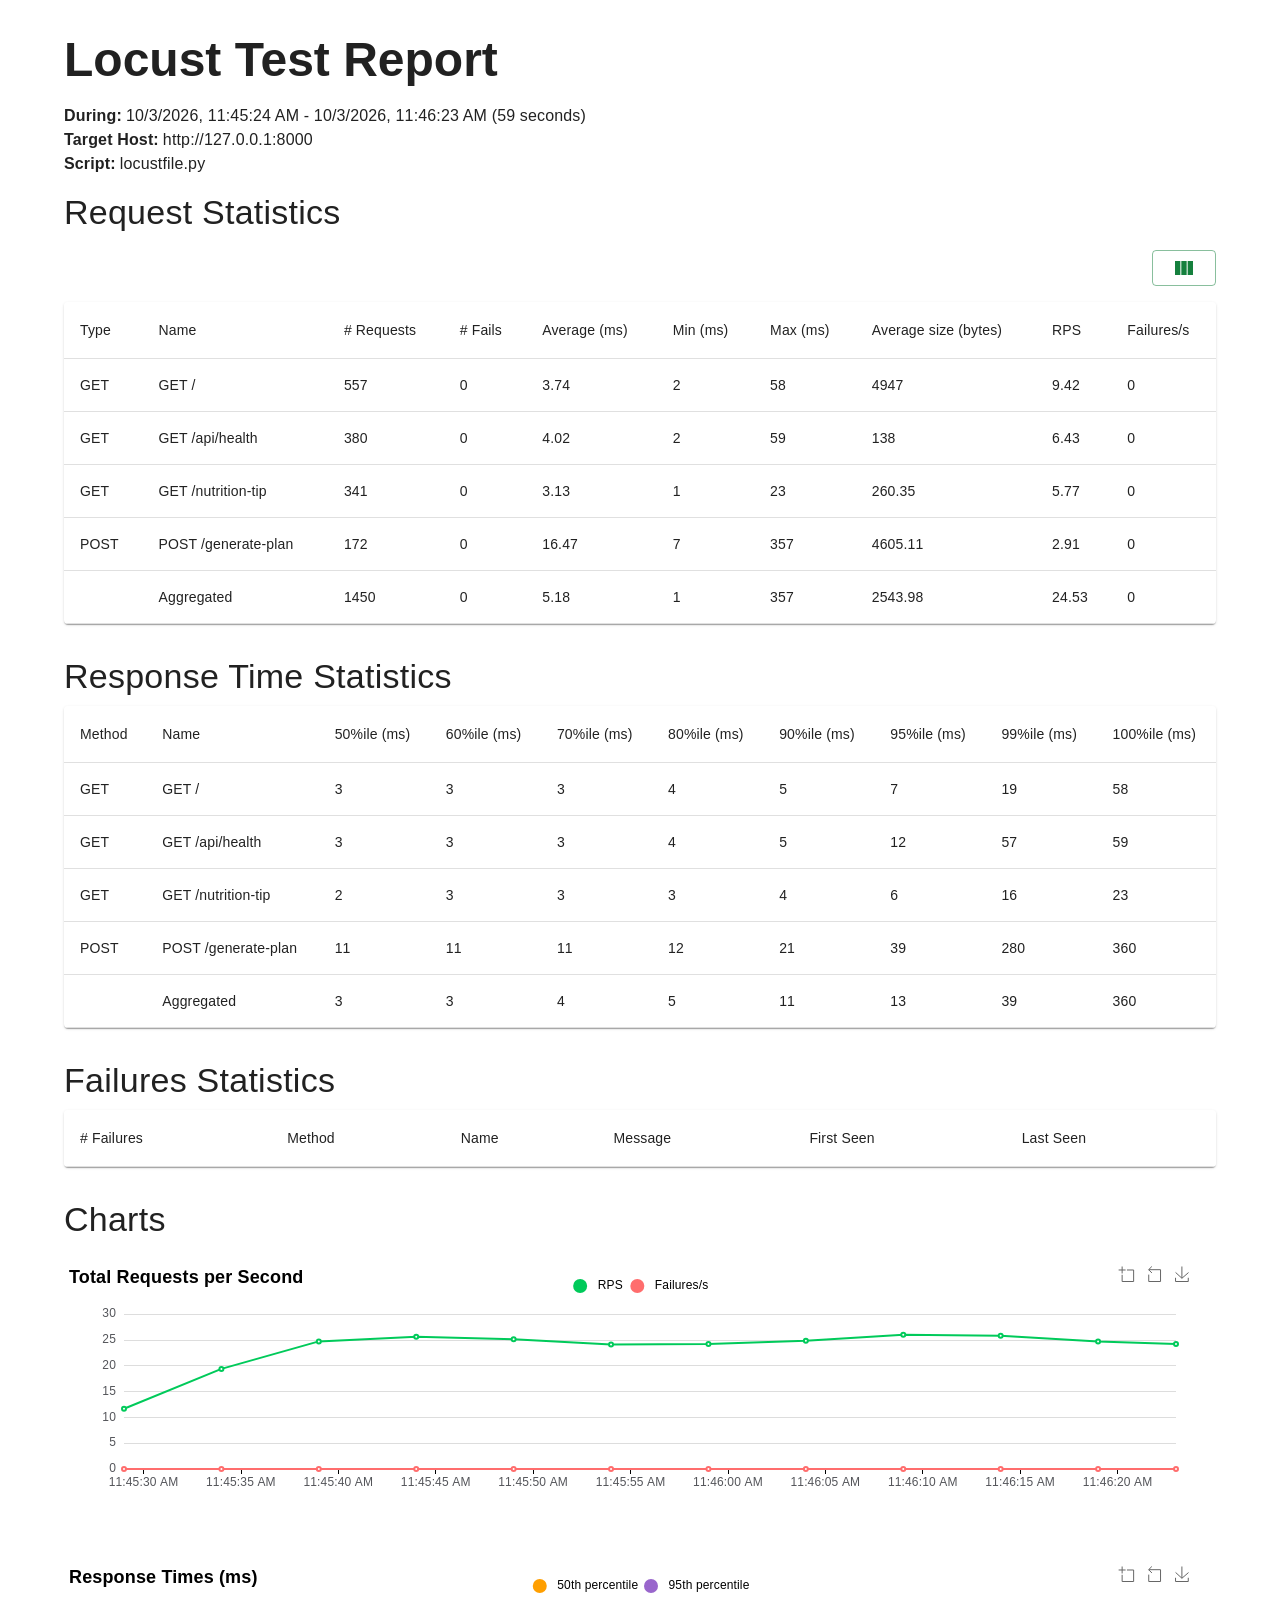
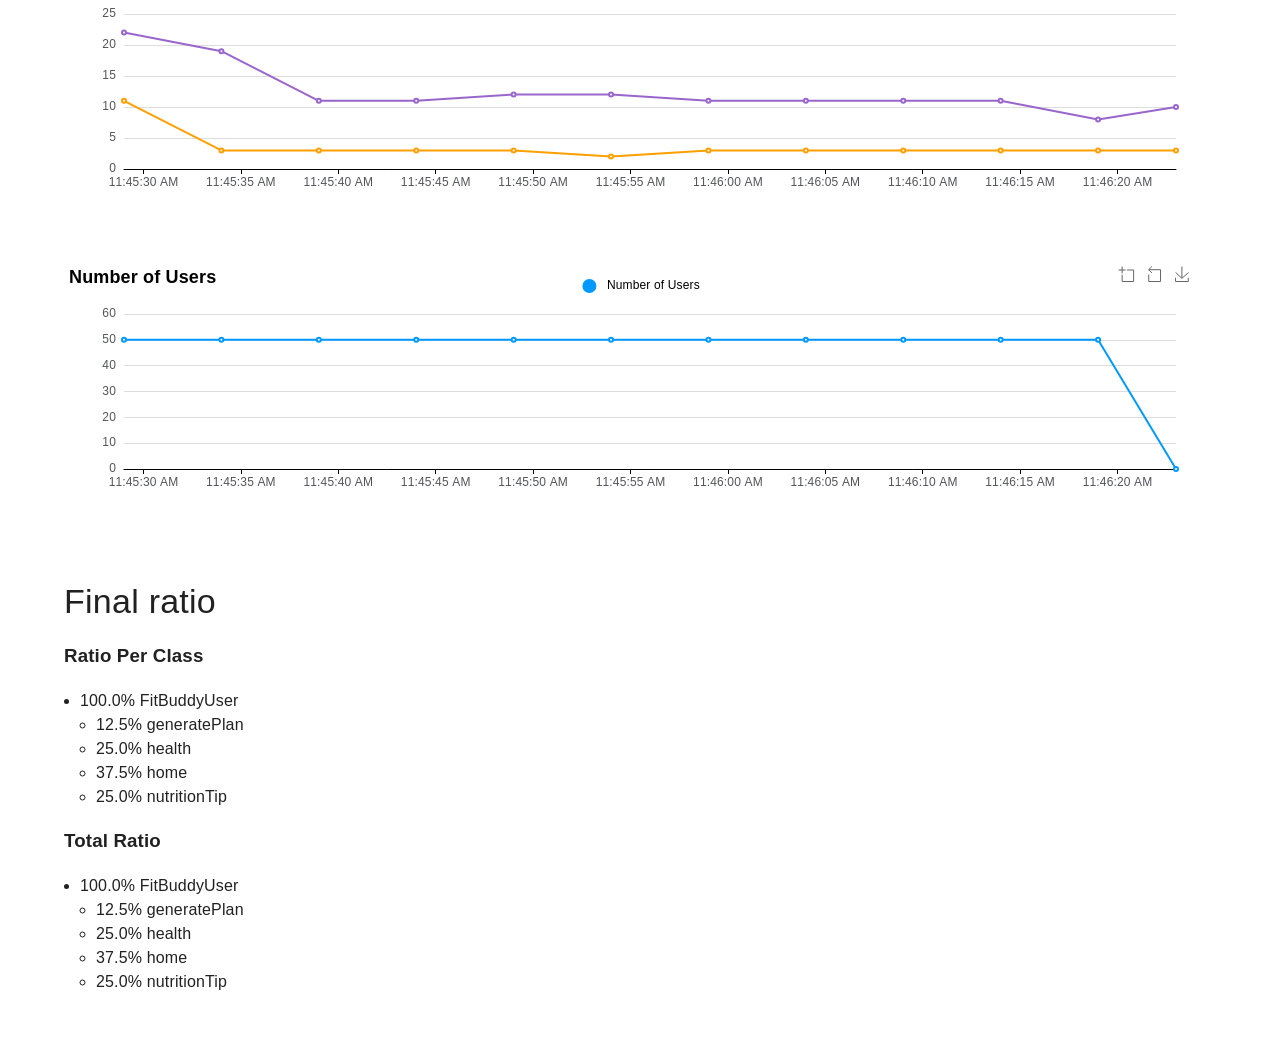
==== reports/perf.html @ 45db3976 "FitBuddy: app, tests, reports and phase documents (Team 4)" ====
<!DOCTYPE html>
<html lang="en">
  
  <head>
    <meta charset="utf-8" />
    <link rel="shortcut icon" href="../../assets/favicon-light.png" media="(prefers-color-scheme: light)">
    <link rel="shortcut icon" href="../../assets/favicon-dark.png" media="(prefers-color-scheme: dark)">
    <meta name="viewport" content="width=device-width, initial-scale=1" />
    <meta name="theme-color" content="#000000" />

    <title>Locust</title>
    <script type="module" crossorigin>var e=Object.create,t=Object.defineProperty,n=Object.getOwnPropertyDescriptor,r=Object.getOwnPropertyNames,i=Object.getPrototypeOf,o=Object.prototype.hasOwnProperty,a=(e,t)=>()=>(t||(e((t={exports:{}}).exports,t),e=null),t.exports),s=(e,n)=>{let r={};for(var i in e)t(r,i,{get:e[i],enumerable:!0});return n||t(r,Symbol.toStringTag,{value:"Module"}),r},l=(a,s,l)=>(l=null!=a?e(i(a)):{},((e,i,a,s)=>{if(i&&"object"==typeof i||"function"==typeof i)for(var l,u=r(i),c=0,d=u.length;c<d;c++)l=u[c],o.call(e,l)||l===a||t(e,l,{get:(e=>i[e]).bind(null,l),enumerable:!(s=n(i,l))||s.enumerable});return e})(!s&&a&&a.__esModule?l:t(l,"default",{value:a,enumerable:!0}),a));!function(){const e=document.createElement("link").relList;if(!(e&&e.supports&&e.supports("modulepreload"))){for(const e of document.querySelectorAll('link[rel="modulepreload"]'))t(e);new MutationObserver(e=>{for(const n of e)if("childList"===n.type)for(const e of n.addedNodes)"LINK"===e.tagName&&"modulepreload"===e.rel&&t(e)}).observe(document,{childList:!0,subtree:!0})}function t(e){if(e.ep)return;e.ep=!0;const t=function(e){const t={};return e.integrity&&(t.integrity=e.integrity),e.referrerPolicy&&(t.referrerPolicy=e.referrerPolicy),"use-credentials"===e.crossOrigin?t.credentials="include":"anonymous"===e.crossOrigin?t.credentials="omit":t.credentials="same-origin",t}(e);fetch(e.href,t)}}();var u=a(e=>{function t(e,t){var n=e.length;e.push(t);e:for(;0<n;){var r=n-1>>>1,o=e[r];if(!(0<i(o,t)))break e;e[r]=t,e[n]=o,n=r}}function n(e){return 0===e.length?null:e[0]}function r(e){if(0===e.length)return null;var t=e[0],n=e.pop();if(n!==t){e[0]=n;e:for(var r=0,o=e.length,a=o>>>1;r<a;){var s=2*(r+1)-1,l=e[s],u=s+1,c=e[u];if(0>i(l,n))u<o&&0>i(c,l)?(e[r]=c,e[u]=n,r=u):(e[r]=l,e[s]=n,r=s);else{if(!(u<o&&0>i(c,n)))break e;e[r]=c,e[u]=n,r=u}}}return t}function i(e,t){var n=e.sortIndex-t.sortIndex;return 0!==n?n:e.id-t.id}if(e.unstable_now=void 0,"object"==typeof performance&&"function"==typeof performance.now){var o=performance;e.unstable_now=function(){return o.now()}}else{var a=Date,s=a.now();e.unstable_now=function(){return a.now()-s}}var l=[],u=[],c=1,d=null,f=3,h=!1,p=!1,g=!1,m=!1,y="function"==typeof setTimeout?setTimeout:null,v="function"==typeof clearTimeout?clearTimeout:null,b="undefined"!=typeof setImmediate?setImmediate:null;function x(e){for(var i=n(u);null!==i;){if(null===i.callback)r(u);else{if(!(i.startTime<=e))break;r(u),i.sortIndex=i.expirationTime,t(l,i)}i=n(u)}}function _(e){if(g=!1,x(e),!p)if(null!==n(l))p=!0,S||(S=!0,w());else{var t=n(u);null!==t&&A(_,t.startTime-e)}}var w,S=!1,k=-1,C=5,T=-1;function M(){return!!m||!(e.unstable_now()-T<C)}function I(){if(m=!1,S){var t=e.unstable_now();T=t;var i=!0;try{e:{p=!1,g&&(g=!1,v(k),k=-1),h=!0;var o=f;try{t:{for(x(t),d=n(l);null!==d&&!(d.expirationTime>t&&M());){var a=d.callback;if("function"==typeof a){d.callback=null,f=d.priorityLevel;var s=a(d.expirationTime<=t);if(t=e.unstable_now(),"function"==typeof s){d.callback=s,x(t),i=!0;break t}d===n(l)&&r(l),x(t)}else r(l);d=n(l)}if(null!==d)i=!0;else{var c=n(u);null!==c&&A(_,c.startTime-t),i=!1}}break e}finally{d=null,f=o,h=!1}i=void 0}}finally{i?w():S=!1}}}if("function"==typeof b)w=function(){b(I)};else if("undefined"!=typeof MessageChannel){var P=new MessageChannel,D=P.port2;P.port1.onmessage=I,w=function(){D.postMessage(null)}}else w=function(){y(I,0)};function A(t,n){k=y(function(){t(e.unstable_now())},n)}e.unstable_IdlePriority=5,e.unstable_ImmediatePriority=1,e.unstable_LowPriority=4,e.unstable_NormalPriority=3,e.unstable_Profiling=null,e.unstable_UserBlockingPriority=2,e.unstable_cancelCallback=function(e){e.callback=null},e.unstable_forceFrameRate=function(e){0>e||125<e?console.error("forceFrameRate takes a positive int between 0 and 125, forcing frame rates higher than 125 fps is not supported"):C=0<e?Math.floor(1e3/e):5},e.unstable_getCurrentPriorityLevel=function(){return f},e.unstable_next=function(e){switch(f){case 1:case 2:case 3:var t=3;break;default:t=f}var n=f;f=t;try{return e()}finally{f=n}},e.unstable_requestPaint=function(){m=!0},e.unstable_runWithPriority=function(e,t){switch(e){case 1:case 2:case 3:case 4:case 5:break;default:e=3}var n=f;f=e;try{return t()}finally{f=n}},e.unstable_scheduleCallback=function(r,i,o){var a=e.unstable_now();switch("object"==typeof o&&null!==o?o="number"==typeof(o=o.delay)&&0<o?a+o:a:o=a,r){case 1:var s=-1;break;case 2:s=250;break;case 5:s=1073741823;break;case 4:s=1e4;break;default:s=5e3}return r={id:c++,callback:i,priorityLevel:r,startTime:o,expirationTime:s=o+s,sortIndex:-1},o>a?(r.sortIndex=o,t(u,r),null===n(l)&&r===n(u)&&(g?(v(k),k=-1):g=!0,A(_,o-a))):(r.sortIndex=s,t(l,r),p||h||(p=!0,S||(S=!0,w()))),r},e.unstable_shouldYield=M,e.unstable_wrapCallback=function(e){var t=f;return function(){var n=f;f=t;try{return e.apply(this,arguments)}finally{f=n}}}}),c=a((e,t)=>{t.exports=u()}),d=a(e=>{var t=Symbol.for("react.transitional.element"),n=Symbol.for("react.portal"),r=Symbol.for("react.fragment"),i=Symbol.for("react.strict_mode"),o=Symbol.for("react.profiler"),a=Symbol.for("react.consumer"),s=Symbol.for("react.context"),l=Symbol.for("react.forward_ref"),u=Symbol.for("react.suspense"),c=Symbol.for("react.memo"),d=Symbol.for("react.lazy"),f=Symbol.for("react.activity"),h=Symbol.iterator;var p={isMounted:function(){return!1},enqueueForceUpdate:function(){},enqueueReplaceState:function(){},enqueueSetState:function(){}},g=Object.assign,m={};function y(e,t,n){this.props=e,this.context=t,this.refs=m,this.updater=n||p}function v(){}function b(e,t,n){this.props=e,this.context=t,this.refs=m,this.updater=n||p}y.prototype.isReactComponent={},y.prototype.setState=function(e,t){if("object"!=typeof e&&"function"!=typeof e&&null!=e)throw Error("takes an object of state variables to update or a function which returns an object of state variables.");this.updater.enqueueSetState(this,e,t,"setState")},y.prototype.forceUpdate=function(e){this.updater.enqueueForceUpdate(this,e,"forceUpdate")},v.prototype=y.prototype;var x=b.prototype=new v;x.constructor=b,g(x,y.prototype),x.isPureReactComponent=!0;var _=Array.isArray;function w(){}var S={H:null,A:null,T:null,S:null},k=Object.prototype.hasOwnProperty;function C(e,n,r){var i=r.ref;return{$$typeof:t,type:e,key:n,ref:void 0!==i?i:null,props:r}}function T(e){return"object"==typeof e&&null!==e&&e.$$typeof===t}var M=/\/+/g;function I(e,t){return"object"==typeof e&&null!==e&&null!=e.key?function(e){var t={"=":"=0",":":"=2"};return"$"+e.replace(/[=:]/g,function(e){return t[e]})}(""+e.key):t.toString(36)}function P(e,r,i,o,a){var s=typeof e;"undefined"!==s&&"boolean"!==s||(e=null);var l,u,c=!1;if(null===e)c=!0;else switch(s){case"bigint":case"string":case"number":c=!0;break;case"object":switch(e.$$typeof){case t:case n:c=!0;break;case d:return P((c=e._init)(e._payload),r,i,o,a)}}if(c)return a=a(e),c=""===o?"."+I(e,0):o,_(a)?(i="",null!=c&&(i=c.replace(M,"$&/")+"/"),P(a,r,i,"",function(e){return e})):null!=a&&(T(a)&&(l=a,u=i+(null==a.key||e&&e.key===a.key?"":(""+a.key).replace(M,"$&/")+"/")+c,a=C(l.type,u,l.props)),r.push(a)),1;c=0;var f,p=""===o?".":o+":";if(_(e))for(var g=0;g<e.length;g++)c+=P(o=e[g],r,i,s=p+I(o,g),a);else if("function"==typeof(g=null===(f=e)||"object"!=typeof f?null:"function"==typeof(f=h&&f[h]||f["@@iterator"])?f:null))for(e=g.call(e),g=0;!(o=e.next()).done;)c+=P(o=o.value,r,i,s=p+I(o,g++),a);else if("object"===s){if("function"==typeof e.then)return P(function(e){switch(e.status){case"fulfilled":return e.value;case"rejected":throw e.reason;default:switch("string"==typeof e.status?e.then(w,w):(e.status="pending",e.then(function(t){"pending"===e.status&&(e.status="fulfilled",e.value=t)},function(t){"pending"===e.status&&(e.status="rejected",e.reason=t)})),e.status){case"fulfilled":return e.value;case"rejected":throw e.reason}}throw e}(e),r,i,o,a);throw r=String(e),Error("Objects are not valid as a React child (found: "+("[object Object]"===r?"object with keys {"+Object.keys(e).join(", ")+"}":r)+"). If you meant to render a collection of children, use an array instead.")}return c}function D(e,t,n){if(null==e)return e;var r=[],i=0;return P(e,r,"","",function(e){return t.call(n,e,i++)}),r}function A(e){if(-1===e._status){var t=e._result;(t=t()).then(function(t){0!==e._status&&-1!==e._status||(e._status=1,e._result=t)},function(t){0!==e._status&&-1!==e._status||(e._status=2,e._result=t)}),-1===e._status&&(e._status=0,e._result=t)}if(1===e._status)return e._result.default;throw e._result}var E="function"==typeof reportError?reportError:function(e){if("object"==typeof window&&"function"==typeof window.ErrorEvent){var t=new window.ErrorEvent("error",{bubbles:!0,cancelable:!0,message:"object"==typeof e&&null!==e&&"string"==typeof e.message?String(e.message):String(e),error:e});if(!window.dispatchEvent(t))return}else if("object"==typeof process&&"function"==typeof process.emit)return void process.emit("uncaughtException",e);console.error(e)},L={map:D,forEach:function(e,t,n){D(e,function(){t.apply(this,arguments)},n)},count:function(e){var t=0;return D(e,function(){t++}),t},toArray:function(e){return D(e,function(e){return e})||[]},only:function(e){if(!T(e))throw Error("React.Children.only expected to receive a single React element child.");return e}};e.Activity=f,e.Children=L,e.Component=y,e.Fragment=r,e.Profiler=o,e.PureComponent=b,e.StrictMode=i,e.Suspense=u,e.__CLIENT_INTERNALS_DO_NOT_USE_OR_WARN_USERS_THEY_CANNOT_UPGRADE=S,e.__COMPILER_RUNTIME={__proto__:null,c:function(e){return S.H.useMemoCache(e)}},e.cache=function(e){return function(){return e.apply(null,arguments)}},e.cacheSignal=function(){return null},e.cloneElement=function(e,t,n){if(null==e)throw Error("The argument must be a React element, but you passed "+e+".");var r=g({},e.props),i=e.key;if(null!=t)for(o in void 0!==t.key&&(i=""+t.key),t)!k.call(t,o)||"key"===o||"__self"===o||"__source"===o||"ref"===o&&void 0===t.ref||(r[o]=t[o]);var o=arguments.length-2;if(1===o)r.children=n;else if(1<o){for(var a=Array(o),s=0;s<o;s++)a[s]=arguments[s+2];r.children=a}return C(e.type,i,r)},e.createContext=function(e){return(e={$$typeof:s,_currentValue:e,_currentValue2:e,_threadCount:0,Provider:null,Consumer:null}).Provider=e,e.Consumer={$$typeof:a,_context:e},e},e.createElement=function(e,t,n){var r,i={},o=null;if(null!=t)for(r in void 0!==t.key&&(o=""+t.key),t)k.call(t,r)&&"key"!==r&&"__self"!==r&&"__source"!==r&&(i[r]=t[r]);var a=arguments.length-2;if(1===a)i.children=n;else if(1<a){for(var s=Array(a),l=0;l<a;l++)s[l]=arguments[l+2];i.children=s}if(e&&e.defaultProps)for(r in a=e.defaultProps)void 0===i[r]&&(i[r]=a[r]);return C(e,o,i)},e.createRef=function(){return{current:null}},e.forwardRef=function(e){return{$$typeof:l,render:e}},e.isValidElement=T,e.lazy=function(e){return{$$typeof:d,_payload:{_status:-1,_result:e},_init:A}},e.memo=function(e,t){return{$$typeof:c,type:e,compare:void 0===t?null:t}},e.startTransition=function(e){var t=S.T,n={};S.T=n;try{var r=e(),i=S.S;null!==i&&i(n,r),"object"==typeof r&&null!==r&&"function"==typeof r.then&&r.then(w,E)}catch(yy){E(yy)}finally{null!==t&&null!==n.types&&(t.types=n.types),S.T=t}},e.unstable_useCacheRefresh=function(){return S.H.useCacheRefresh()},e.use=function(e){return S.H.use(e)},e.useActionState=function(e,t,n){return S.H.useActionState(e,t,n)},e.useCallback=function(e,t){return S.H.useCallback(e,t)},e.useContext=function(e){return S.H.useContext(e)},e.useDebugValue=function(){},e.useDeferredValue=function(e,t){return S.H.useDeferredValue(e,t)},e.useEffect=function(e,t){return S.H.useEffect(e,t)},e.useEffectEvent=function(e){return S.H.useEffectEvent(e)},e.useId=function(){return S.H.useId()},e.useImperativeHandle=function(e,t,n){return S.H.useImperativeHandle(e,t,n)},e.useInsertionEffect=function(e,t){return S.H.useInsertionEffect(e,t)},e.useLayoutEffect=function(e,t){return S.H.useLayoutEffect(e,t)},e.useMemo=function(e,t){return S.H.useMemo(e,t)},e.useOptimistic=function(e,t){return S.H.useOptimistic(e,t)},e.useReducer=function(e,t,n){return S.H.useReducer(e,t,n)},e.useRef=function(e){return S.H.useRef(e)},e.useState=function(e){return S.H.useState(e)},e.useSyncExternalStore=function(e,t,n){return S.H.useSyncExternalStore(e,t,n)},e.useTransition=function(){return S.H.useTransition()},e.version="19.2.7"}),f=a((e,t)=>{t.exports=d()}),h=a(e=>{var t=f();function n(e){var t="https://react.dev/errors/"+e;if(1<arguments.length){t+="?args[]="+encodeURIComponent(arguments[1]);for(var n=2;n<arguments.length;n++)t+="&args[]="+encodeURIComponent(arguments[n])}return"Minified React error #"+e+"; visit "+t+" for the full message or use the non-minified dev environment for full errors and additional helpful warnings."}function r(){}var i={d:{f:r,r:function(){throw Error(n(522))},D:r,C:r,L:r,m:r,X:r,S:r,M:r},p:0,findDOMNode:null},o=Symbol.for("react.portal");var a=t.__CLIENT_INTERNALS_DO_NOT_USE_OR_WARN_USERS_THEY_CANNOT_UPGRADE;function s(e,t){return"font"===e?"":"string"==typeof t?"use-credentials"===t?t:"":void 0}e.__DOM_INTERNALS_DO_NOT_USE_OR_WARN_USERS_THEY_CANNOT_UPGRADE=i,e.createPortal=function(e,t){var r=2<arguments.length&&void 0!==arguments[2]?arguments[2]:null;if(!t||1!==t.nodeType&&9!==t.nodeType&&11!==t.nodeType)throw Error(n(299));return function(e,t,n){var r=3<arguments.length&&void 0!==arguments[3]?arguments[3]:null;return{$$typeof:o,key:null==r?null:""+r,children:e,containerInfo:t,implementation:n}}(e,t,null,r)},e.flushSync=function(e){var t=a.T,n=i.p;try{if(a.T=null,i.p=2,e)return e()}finally{a.T=t,i.p=n,i.d.f()}},e.preconnect=function(e,t){"string"==typeof e&&(t?t="string"==typeof(t=t.crossOrigin)?"use-credentials"===t?t:"":void 0:t=null,i.d.C(e,t))},e.prefetchDNS=function(e){"string"==typeof e&&i.d.D(e)},e.preinit=function(e,t){if("string"==typeof e&&t&&"string"==typeof t.as){var n=t.as,r=s(n,t.crossOrigin),o="string"==typeof t.integrity?t.integrity:void 0,a="string"==typeof t.fetchPriority?t.fetchPriority:void 0;"style"===n?i.d.S(e,"string"==typeof t.precedence?t.precedence:void 0,{crossOrigin:r,integrity:o,fetchPriority:a}):"script"===n&&i.d.X(e,{crossOrigin:r,integrity:o,fetchPriority:a,nonce:"string"==typeof t.nonce?t.nonce:void 0})}},e.preinitModule=function(e,t){if("string"==typeof e)if("object"==typeof t&&null!==t){if(null==t.as||"script"===t.as){var n=s(t.as,t.crossOrigin);i.d.M(e,{crossOrigin:n,integrity:"string"==typeof t.integrity?t.integrity:void 0,nonce:"string"==typeof t.nonce?t.nonce:void 0})}}else t??i.d.M(e)},e.preload=function(e,t){if("string"==typeof e&&"object"==typeof t&&null!==t&&"string"==typeof t.as){var n=t.as,r=s(n,t.crossOrigin);i.d.L(e,n,{crossOrigin:r,integrity:"string"==typeof t.integrity?t.integrity:void 0,nonce:"string"==typeof t.nonce?t.nonce:void 0,type:"string"==typeof t.type?t.type:void 0,fetchPriority:"string"==typeof t.fetchPriority?t.fetchPriority:void 0,referrerPolicy:"string"==typeof t.referrerPolicy?t.referrerPolicy:void 0,imageSrcSet:"string"==typeof t.imageSrcSet?t.imageSrcSet:void 0,imageSizes:"string"==typeof t.imageSizes?t.imageSizes:void 0,media:"string"==typeof t.media?t.media:void 0})}},e.preloadModule=function(e,t){if("string"==typeof e)if(t){var n=s(t.as,t.crossOrigin);i.d.m(e,{as:"string"==typeof t.as&&"script"!==t.as?t.as:void 0,crossOrigin:n,integrity:"string"==typeof t.integrity?t.integrity:void 0})}else i.d.m(e)},e.requestFormReset=function(e){i.d.r(e)},e.unstable_batchedUpdates=function(e,t){return e(t)},e.useFormState=function(e,t,n){return a.H.useFormState(e,t,n)},e.useFormStatus=function(){return a.H.useHostTransitionStatus()},e.version="19.2.7"}),p=a((e,t)=>{!function e(){if("undefined"!=typeof __REACT_DEVTOOLS_GLOBAL_HOOK__&&"function"==typeof __REACT_DEVTOOLS_GLOBAL_HOOK__.checkDCE)try{__REACT_DEVTOOLS_GLOBAL_HOOK__.checkDCE(e)}catch(t){console.error(t)}}(),t.exports=h()}),g=a(e=>{var t=c(),n=f(),r=p();function i(e){var t="https://react.dev/errors/"+e;if(1<arguments.length){t+="?args[]="+encodeURIComponent(arguments[1]);for(var n=2;n<arguments.length;n++)t+="&args[]="+encodeURIComponent(arguments[n])}return"Minified React error #"+e+"; visit "+t+" for the full message or use the non-minified dev environment for full errors and additional helpful warnings."}function o(e){var t=e,n=e;if(e.alternate)for(;t.return;)t=t.return;else{e=t;do{!!(4098&(t=e).flags)&&(n=t.return),e=t.return}while(e)}return 3===t.tag?n:null}function a(e){if(13===e.tag){var t=e.memoizedState;if(null===t&&(null!==(e=e.alternate)&&(t=e.memoizedState)),null!==t)return t.dehydrated}return null}function s(e){if(31===e.tag){var t=e.memoizedState;if(null===t&&(null!==(e=e.alternate)&&(t=e.memoizedState)),null!==t)return t.dehydrated}return null}function l(e){if(o(e)!==e)throw Error(i(188))}function u(e){var t=e.tag;if(5===t||26===t||27===t||6===t)return e;for(e=e.child;null!==e;){if(null!==(t=u(e)))return t;e=e.sibling}return null}var d=Object.assign,h=Symbol.for("react.element"),g=Symbol.for("react.transitional.element"),m=Symbol.for("react.portal"),y=Symbol.for("react.fragment"),v=Symbol.for("react.strict_mode"),b=Symbol.for("react.profiler"),x=Symbol.for("react.consumer"),_=Symbol.for("react.context"),w=Symbol.for("react.forward_ref"),S=Symbol.for("react.suspense"),k=Symbol.for("react.suspense_list"),C=Symbol.for("react.memo"),T=Symbol.for("react.lazy"),M=Symbol.for("react.activity"),I=Symbol.for("react.memo_cache_sentinel"),P=Symbol.iterator;function D(e){return null===e||"object"!=typeof e?null:"function"==typeof(e=P&&e[P]||e["@@iterator"])?e:null}var A=Symbol.for("react.client.reference");function E(e){if(null==e)return null;if("function"==typeof e)return e.$$typeof===A?null:e.displayName||e.name||null;if("string"==typeof e)return e;switch(e){case y:return"Fragment";case b:return"Profiler";case v:return"StrictMode";case S:return"Suspense";case k:return"SuspenseList";case M:return"Activity"}if("object"==typeof e)switch(e.$$typeof){case m:return"Portal";case _:return e.displayName||"Context";case x:return(e._context.displayName||"Context")+".Consumer";case w:var t=e.render;return(e=e.displayName)||(e=""!==(e=t.displayName||t.name||"")?"ForwardRef("+e+")":"ForwardRef"),e;case C:return null!==(t=e.displayName||null)?t:E(e.type)||"Memo";case T:t=e._payload,e=e._init;try{return E(e(t))}catch(n){}}return null}var L=Array.isArray,R=n.__CLIENT_INTERNALS_DO_NOT_USE_OR_WARN_USERS_THEY_CANNOT_UPGRADE,O=r.__DOM_INTERNALS_DO_NOT_USE_OR_WARN_USERS_THEY_CANNOT_UPGRADE,z={pending:!1,data:null,method:null,action:null},N=[],B=-1;function F(e){return{current:e}}function V(e){0>B||(e.current=N[B],N[B]=null,B--)}function $(e,t){B++,N[B]=e.current,e.current=t}var H,j,W=F(null),U=F(null),G=F(null),X=F(null);function q(e,t){switch($(G,t),$(U,e),$(W,null),t.nodeType){case 9:case 11:e=(e=t.documentElement)&&(e=e.namespaceURI)?yd(e):0;break;default:if(e=t.tagName,t=t.namespaceURI)e=vd(t=yd(t),e);else switch(e){case"svg":e=1;break;case"math":e=2;break;default:e=0}}V(W),$(W,e)}function Y(){V(W),V(U),V(G)}function Z(e){null!==e.memoizedState&&$(X,e);var t=W.current,n=vd(t,e.type);t!==n&&($(U,e),$(W,n))}function K(e){U.current===e&&(V(W),V(U)),X.current===e&&(V(X),df._currentValue=z)}function Q(e){if(void 0===H)try{throw Error()}catch(n){var t=n.stack.trim().match(/\n( *(at )?)/);H=t&&t[1]||"",j=-1<n.stack.indexOf("\n    at")?" (<anonymous>)":-1<n.stack.indexOf("@")?"@unknown:0:0":""}return"\n"+H+e+j}var J=!1;function ee(e,t){if(!e||J)return"";J=!0;var n=Error.prepareStackTrace;Error.prepareStackTrace=void 0;try{var r={DetermineComponentFrameRoot:function(){try{if(t){var n=function(){throw Error()};if(Object.defineProperty(n.prototype,"props",{set:function(){throw Error()}}),"object"==typeof Reflect&&Reflect.construct){try{Reflect.construct(n,[])}catch(i){var r=i}Reflect.construct(e,[],n)}else{try{n.call()}catch(o){r=o}e.call(n.prototype)}}else{try{throw Error()}catch(a){r=a}(n=e())&&"function"==typeof n.catch&&n.catch(function(){})}}catch(s){if(s&&r&&"string"==typeof s.stack)return[s.stack,r.stack]}return[null,null]}};r.DetermineComponentFrameRoot.displayName="DetermineComponentFrameRoot";var i=Object.getOwnPropertyDescriptor(r.DetermineComponentFrameRoot,"name");i&&i.configurable&&Object.defineProperty(r.DetermineComponentFrameRoot,"name",{value:"DetermineComponentFrameRoot"});var o=r.DetermineComponentFrameRoot(),a=o[0],s=o[1];if(a&&s){var l=a.split("\n"),u=s.split("\n");for(i=r=0;r<l.length&&!l[r].includes("DetermineComponentFrameRoot");)r++;for(;i<u.length&&!u[i].includes("DetermineComponentFrameRoot");)i++;if(r===l.length||i===u.length)for(r=l.length-1,i=u.length-1;1<=r&&0<=i&&l[r]!==u[i];)i--;for(;1<=r&&0<=i;r--,i--)if(l[r]!==u[i]){if(1!==r||1!==i)do{if(r--,0>--i||l[r]!==u[i]){var c="\n"+l[r].replace(" at new "," at ");return e.displayName&&c.includes("<anonymous>")&&(c=c.replace("<anonymous>",e.displayName)),c}}while(1<=r&&0<=i);break}}}finally{J=!1,Error.prepareStackTrace=n}return(n=e?e.displayName||e.name:"")?Q(n):""}function te(e,t){switch(e.tag){case 26:case 27:case 5:return Q(e.type);case 16:return Q("Lazy");case 13:return e.child!==t&&null!==t?Q("Suspense Fallback"):Q("Suspense");case 19:return Q("SuspenseList");case 0:case 15:return ee(e.type,!1);case 11:return ee(e.type.render,!1);case 1:return ee(e.type,!0);case 31:return Q("Activity");default:return""}}function ne(e){try{var t="",n=null;do{t+=te(e,n),n=e,e=e.return}while(e);return t}catch(r){return"\nError generating stack: "+r.message+"\n"+r.stack}}var re=Object.prototype.hasOwnProperty,ie=t.unstable_scheduleCallback,oe=t.unstable_cancelCallback,ae=t.unstable_shouldYield,se=t.unstable_requestPaint,le=t.unstable_now,ue=t.unstable_getCurrentPriorityLevel,ce=t.unstable_ImmediatePriority,de=t.unstable_UserBlockingPriority,fe=t.unstable_NormalPriority,he=t.unstable_LowPriority,pe=t.unstable_IdlePriority,ge=t.log,me=t.unstable_setDisableYieldValue,ye=null,ve=null;function be(e){if("function"==typeof ge&&me(e),ve&&"function"==typeof ve.setStrictMode)try{ve.setStrictMode(ye,e)}catch(t){}}var xe=Math.clz32?Math.clz32:function(e){return 0===(e>>>=0)?32:31-(_e(e)/we|0)|0},_e=Math.log,we=Math.LN2;var Se=256,ke=262144,Ce=4194304;function Te(e){var t=42&e;if(0!==t)return t;switch(e&-e){case 1:return 1;case 2:return 2;case 4:return 4;case 8:return 8;case 16:return 16;case 32:return 32;case 64:return 64;case 128:return 128;case 256:case 512:case 1024:case 2048:case 4096:case 8192:case 16384:case 32768:case 65536:case 131072:return 261888&e;case 262144:case 524288:case 1048576:case 2097152:return 3932160&e;case 4194304:case 8388608:case 16777216:case 33554432:return 62914560&e;case 67108864:return 67108864;case 134217728:return 134217728;case 268435456:return 268435456;case 536870912:return 536870912;case 1073741824:return 0;default:return e}}function Me(e,t,n){var r=e.pendingLanes;if(0===r)return 0;var i=0,o=e.suspendedLanes,a=e.pingedLanes;e=e.warmLanes;var s=134217727&r;return 0!==s?0!==(r=s&~o)?i=Te(r):0!==(a&=s)?i=Te(a):n||0!==(n=s&~e)&&(i=Te(n)):0!==(s=r&~o)?i=Te(s):0!==a?i=Te(a):n||0!==(n=r&~e)&&(i=Te(n)),0===i?0:0!==t&&t!==i&&0===(t&o)&&((o=i&-i)>=(n=t&-t)||32===o&&4194048&n)?t:i}function Ie(e,t){return 0===(e.pendingLanes&~(e.suspendedLanes&~e.pingedLanes)&t)}function Pe(e,t){switch(e){case 1:case 2:case 4:case 8:case 64:return t+250;case 16:case 32:case 128:case 256:case 512:case 1024:case 2048:case 4096:case 8192:case 16384:case 32768:case 65536:case 131072:case 262144:case 524288:case 1048576:case 2097152:return t+5e3;default:return-1}}function De(){var e=Ce;return!(62914560&(Ce<<=1))&&(Ce=4194304),e}function Ae(e){for(var t=[],n=0;31>n;n++)t.push(e);return t}function Ee(e,t){e.pendingLanes|=t,268435456!==t&&(e.suspendedLanes=0,e.pingedLanes=0,e.warmLanes=0)}function Le(e,t,n){e.pendingLanes|=t,e.suspendedLanes&=~t;var r=31-xe(t);e.entangledLanes|=t,e.entanglements[r]=1073741824|e.entanglements[r]|261930&n}function Re(e,t){var n=e.entangledLanes|=t;for(e=e.entanglements;n;){var r=31-xe(n),i=1<<r;i&t|e[r]&t&&(e[r]|=t),n&=~i}}function Oe(e,t){var n=t&-t;return 0!==((n=42&n?1:ze(n))&(e.suspendedLanes|t))?0:n}function ze(e){switch(e){case 2:e=1;break;case 8:e=4;break;case 32:e=16;break;case 256:case 512:case 1024:case 2048:case 4096:case 8192:case 16384:case 32768:case 65536:case 131072:case 262144:case 524288:case 1048576:case 2097152:case 4194304:case 8388608:case 16777216:case 33554432:e=128;break;case 268435456:e=134217728;break;default:e=0}return e}function Ne(e){return 2<(e&=-e)?8<e?134217727&e?32:268435456:8:2}function Be(){var e=O.p;return 0!==e?e:void 0===(e=window.event)?32:Cf(e.type)}function Fe(e,t){var n=O.p;try{return O.p=e,t()}finally{O.p=n}}var Ve=Math.random().toString(36).slice(2),$e="__reactFiber$"+Ve,He="__reactProps$"+Ve,je="__reactContainer$"+Ve,We="__reactEvents$"+Ve,Ue="__reactListeners$"+Ve,Ge="__reactHandles$"+Ve,Xe="__reactResources$"+Ve,qe="__reactMarker$"+Ve;function Ye(e){delete e[$e],delete e[He],delete e[We],delete e[Ue],delete e[Ge]}function Ze(e){var t=e[$e];if(t)return t;for(var n=e.parentNode;n;){if(t=n[je]||n[$e]){if(n=t.alternate,null!==t.child||null!==n&&null!==n.child)for(e=zd(e);null!==e;){if(n=e[$e])return n;e=zd(e)}return t}n=(e=n).parentNode}return null}function Ke(e){if(e=e[$e]||e[je]){var t=e.tag;if(5===t||6===t||13===t||31===t||26===t||27===t||3===t)return e}return null}function Qe(e){var t=e.tag;if(5===t||26===t||27===t||6===t)return e.stateNode;throw Error(i(33))}function Je(e){var t=e[Xe];return t||(t=e[Xe]={hoistableStyles:new Map,hoistableScripts:new Map}),t}function et(e){e[qe]=!0}var tt=new Set,nt={};function rt(e,t){it(e,t),it(e+"Capture",t)}function it(e,t){for(nt[e]=t,e=0;e<t.length;e++)tt.add(t[e])}var ot=RegExp("^[:A-Z_a-z\\u00C0-\\u00D6\\u00D8-\\u00F6\\u00F8-\\u02FF\\u0370-\\u037D\\u037F-\\u1FFF\\u200C-\\u200D\\u2070-\\u218F\\u2C00-\\u2FEF\\u3001-\\uD7FF\\uF900-\\uFDCF\\uFDF0-\\uFFFD][:A-Z_a-z\\u00C0-\\u00D6\\u00D8-\\u00F6\\u00F8-\\u02FF\\u0370-\\u037D\\u037F-\\u1FFF\\u200C-\\u200D\\u2070-\\u218F\\u2C00-\\u2FEF\\u3001-\\uD7FF\\uF900-\\uFDCF\\uFDF0-\\uFFFD\\-.0-9\\u00B7\\u0300-\\u036F\\u203F-\\u2040]*$"),at={},st={};function lt(e,t,n){if(i=t,re.call(st,i)||!re.call(at,i)&&(ot.test(i)?st[i]=!0:(at[i]=!0,0)))if(null===n)e.removeAttribute(t);else{switch(typeof n){case"undefined":case"function":case"symbol":return void e.removeAttribute(t);case"boolean":var r=t.toLowerCase().slice(0,5);if("data-"!==r&&"aria-"!==r)return void e.removeAttribute(t)}e.setAttribute(t,""+n)}var i}function ut(e,t,n){if(null===n)e.removeAttribute(t);else{switch(typeof n){case"undefined":case"function":case"symbol":case"boolean":return void e.removeAttribute(t)}e.setAttribute(t,""+n)}}function ct(e,t,n,r){if(null===r)e.removeAttribute(n);else{switch(typeof r){case"undefined":case"function":case"symbol":case"boolean":return void e.removeAttribute(n)}e.setAttributeNS(t,n,""+r)}}function dt(e){switch(typeof e){case"bigint":case"boolean":case"number":case"string":case"undefined":case"object":return e;default:return""}}function ft(e){var t=e.type;return(e=e.nodeName)&&"input"===e.toLowerCase()&&("checkbox"===t||"radio"===t)}function ht(e){if(!e._valueTracker){var t=ft(e)?"checked":"value";e._valueTracker=function(e,t,n){var r=Object.getOwnPropertyDescriptor(e.constructor.prototype,t);if(!e.hasOwnProperty(t)&&void 0!==r&&"function"==typeof r.get&&"function"==typeof r.set){var i=r.get,o=r.set;return Object.defineProperty(e,t,{configurable:!0,get:function(){return i.call(this)},set:function(e){n=""+e,o.call(this,e)}}),Object.defineProperty(e,t,{enumerable:r.enumerable}),{getValue:function(){return n},setValue:function(e){n=""+e},stopTracking:function(){e._valueTracker=null,delete e[t]}}}}(e,t,""+e[t])}}function pt(e){if(!e)return!1;var t=e._valueTracker;if(!t)return!0;var n=t.getValue(),r="";return e&&(r=ft(e)?e.checked?"true":"false":e.value),(e=r)!==n&&(t.setValue(e),!0)}function gt(e){if(void 0===(e=e||("undefined"!=typeof document?document:void 0)))return null;try{return e.activeElement||e.body}catch(Nb){return e.body}}var mt=/[\n"\\]/g;function yt(e){return e.replace(mt,function(e){return"\\"+e.charCodeAt(0).toString(16)+" "})}function vt(e,t,n,r,i,o,a,s){e.name="",null!=a&&"function"!=typeof a&&"symbol"!=typeof a&&"boolean"!=typeof a?e.type=a:e.removeAttribute("type"),null!=t?"number"===a?(0===t&&""===e.value||e.value!=t)&&(e.value=""+dt(t)):e.value!==""+dt(t)&&(e.value=""+dt(t)):"submit"!==a&&"reset"!==a||e.removeAttribute("value"),null!=t?xt(e,a,dt(t)):null!=n?xt(e,a,dt(n)):null!=r&&e.removeAttribute("value"),null==i&&null!=o&&(e.defaultChecked=!!o),null!=i&&(e.checked=i&&"function"!=typeof i&&"symbol"!=typeof i),null!=s&&"function"!=typeof s&&"symbol"!=typeof s&&"boolean"!=typeof s?e.name=""+dt(s):e.removeAttribute("name")}function bt(e,t,n,r,i,o,a,s){if(null!=o&&"function"!=typeof o&&"symbol"!=typeof o&&"boolean"!=typeof o&&(e.type=o),null!=t||null!=n){if(("submit"===o||"reset"===o)&&null==t)return void ht(e);n=null!=n?""+dt(n):"",t=null!=t?""+dt(t):n,s||t===e.value||(e.value=t),e.defaultValue=t}r="function"!=typeof(r=null!=r?r:i)&&"symbol"!=typeof r&&!!r,e.checked=s?e.checked:!!r,e.defaultChecked=!!r,null!=a&&"function"!=typeof a&&"symbol"!=typeof a&&"boolean"!=typeof a&&(e.name=a),ht(e)}function xt(e,t,n){"number"===t&&gt(e.ownerDocument)===e||e.defaultValue===""+n||(e.defaultValue=""+n)}function _t(e,t,n,r){if(e=e.options,t){t={};for(var i=0;i<n.length;i++)t["$"+n[i]]=!0;for(n=0;n<e.length;n++)i=t.hasOwnProperty("$"+e[n].value),e[n].selected!==i&&(e[n].selected=i),i&&r&&(e[n].defaultSelected=!0)}else{for(n=""+dt(n),t=null,i=0;i<e.length;i++){if(e[i].value===n)return e[i].selected=!0,void(r&&(e[i].defaultSelected=!0));null!==t||e[i].disabled||(t=e[i])}null!==t&&(t.selected=!0)}}function wt(e,t,n){null==t||((t=""+dt(t))!==e.value&&(e.value=t),null!=n)?e.defaultValue=null!=n?""+dt(n):"":e.defaultValue!==t&&(e.defaultValue=t)}function St(e,t,n,r){if(null==t){if(null!=r){if(null!=n)throw Error(i(92));if(L(r)){if(1<r.length)throw Error(i(93));r=r[0]}n=r}n??="",t=n}n=dt(t),e.defaultValue=n,(r=e.textContent)===n&&""!==r&&null!==r&&(e.value=r),ht(e)}function kt(e,t){if(t){var n=e.firstChild;if(n&&n===e.lastChild&&3===n.nodeType)return void(n.nodeValue=t)}e.textContent=t}var Ct=new Set("animationIterationCount aspectRatio borderImageOutset borderImageSlice borderImageWidth boxFlex boxFlexGroup boxOrdinalGroup columnCount columns flex flexGrow flexPositive flexShrink flexNegative flexOrder gridArea gridRow gridRowEnd gridRowSpan gridRowStart gridColumn gridColumnEnd gridColumnSpan gridColumnStart fontWeight lineClamp lineHeight opacity order orphans scale tabSize widows zIndex zoom fillOpacity floodOpacity stopOpacity strokeDasharray strokeDashoffset strokeMiterlimit strokeOpacity strokeWidth MozAnimationIterationCount MozBoxFlex MozBoxFlexGroup MozLineClamp msAnimationIterationCount msFlex msZoom msFlexGrow msFlexNegative msFlexOrder msFlexPositive msFlexShrink msGridColumn msGridColumnSpan msGridRow msGridRowSpan WebkitAnimationIterationCount WebkitBoxFlex WebKitBoxFlexGroup WebkitBoxOrdinalGroup WebkitColumnCount WebkitColumns WebkitFlex WebkitFlexGrow WebkitFlexPositive WebkitFlexShrink WebkitLineClamp".split(" "));function Tt(e,t,n){var r=0===t.indexOf("--");null==n||"boolean"==typeof n||""===n?r?e.setProperty(t,""):"float"===t?e.cssFloat="":e[t]="":r?e.setProperty(t,n):"number"!=typeof n||0===n||Ct.has(t)?"float"===t?e.cssFloat=n:e[t]=(""+n).trim():e[t]=n+"px"}function Mt(e,t,n){if(null!=t&&"object"!=typeof t)throw Error(i(62));if(e=e.style,null!=n){for(var r in n)!n.hasOwnProperty(r)||null!=t&&t.hasOwnProperty(r)||(0===r.indexOf("--")?e.setProperty(r,""):"float"===r?e.cssFloat="":e[r]="");for(var o in t)r=t[o],t.hasOwnProperty(o)&&n[o]!==r&&Tt(e,o,r)}else for(var a in t)t.hasOwnProperty(a)&&Tt(e,a,t[a])}function It(e){if(-1===e.indexOf("-"))return!1;switch(e){case"annotation-xml":case"color-profile":case"font-face":case"font-face-src":case"font-face-uri":case"font-face-format":case"font-face-name":case"missing-glyph":return!1;default:return!0}}var Pt=new Map([["acceptCharset","accept-charset"],["htmlFor","for"],["httpEquiv","http-equiv"],["crossOrigin","crossorigin"],["accentHeight","accent-height"],["alignmentBaseline","alignment-baseline"],["arabicForm","arabic-form"],["baselineShift","baseline-shift"],["capHeight","cap-height"],["clipPath","clip-path"],["clipRule","clip-rule"],["colorInterpolation","color-interpolation"],["colorInterpolationFilters","color-interpolation-filters"],["colorProfile","color-profile"],["colorRendering","color-rendering"],["dominantBaseline","dominant-baseline"],["enableBackground","enable-background"],["fillOpacity","fill-opacity"],["fillRule","fill-rule"],["floodColor","flood-color"],["floodOpacity","flood-opacity"],["fontFamily","font-family"],["fontSize","font-size"],["fontSizeAdjust","font-size-adjust"],["fontStretch","font-stretch"],["fontStyle","font-style"],["fontVariant","font-variant"],["fontWeight","font-weight"],["glyphName","glyph-name"],["glyphOrientationHorizontal","glyph-orientation-horizontal"],["glyphOrientationVertical","glyph-orientation-vertical"],["horizAdvX","horiz-adv-x"],["horizOriginX","horiz-origin-x"],["imageRendering","image-rendering"],["letterSpacing","letter-spacing"],["lightingColor","lighting-color"],["markerEnd","marker-end"],["markerMid","marker-mid"],["markerStart","marker-start"],["overlinePosition","overline-position"],["overlineThickness","overline-thickness"],["paintOrder","paint-order"],["panose-1","panose-1"],["pointerEvents","pointer-events"],["renderingIntent","rendering-intent"],["shapeRendering","shape-rendering"],["stopColor","stop-color"],["stopOpacity","stop-opacity"],["strikethroughPosition","strikethrough-position"],["strikethroughThickness","strikethrough-thickness"],["strokeDasharray","stroke-dasharray"],["strokeDashoffset","stroke-dashoffset"],["strokeLinecap","stroke-linecap"],["strokeLinejoin","stroke-linejoin"],["strokeMiterlimit","stroke-miterlimit"],["strokeOpacity","stroke-opacity"],["strokeWidth","stroke-width"],["textAnchor","text-anchor"],["textDecoration","text-decoration"],["textRendering","text-rendering"],["transformOrigin","transform-origin"],["underlinePosition","underline-position"],["underlineThickness","underline-thickness"],["unicodeBidi","unicode-bidi"],["unicodeRange","unicode-range"],["unitsPerEm","units-per-em"],["vAlphabetic","v-alphabetic"],["vHanging","v-hanging"],["vIdeographic","v-ideographic"],["vMathematical","v-mathematical"],["vectorEffect","vector-effect"],["vertAdvY","vert-adv-y"],["vertOriginX","vert-origin-x"],["vertOriginY","vert-origin-y"],["wordSpacing","word-spacing"],["writingMode","writing-mode"],["xmlnsXlink","xmlns:xlink"],["xHeight","x-height"]]),Dt=/^[\u0000-\u001F ]*j[\r\n\t]*a[\r\n\t]*v[\r\n\t]*a[\r\n\t]*s[\r\n\t]*c[\r\n\t]*r[\r\n\t]*i[\r\n\t]*p[\r\n\t]*t[\r\n\t]*:/i;function At(e){return Dt.test(""+e)?"javascript:throw new Error('React has blocked a javascript: URL as a security precaution.')":e}function Et(){}var Lt=null;function Rt(e){return(e=e.target||e.srcElement||window).correspondingUseElement&&(e=e.correspondingUseElement),3===e.nodeType?e.parentNode:e}var Ot=null,zt=null;function Nt(e){var t=Ke(e);if(t&&(e=t.stateNode)){var n=e[He]||null;e:switch(e=t.stateNode,t.type){case"input":if(vt(e,n.value,n.defaultValue,n.defaultValue,n.checked,n.defaultChecked,n.type,n.name),t=n.name,"radio"===n.type&&null!=t){for(n=e;n.parentNode;)n=n.parentNode;for(n=n.querySelectorAll('input[name="'+yt(""+t)+'"][type="radio"]'),t=0;t<n.length;t++){var r=n[t];if(r!==e&&r.form===e.form){var o=r[He]||null;if(!o)throw Error(i(90));vt(r,o.value,o.defaultValue,o.defaultValue,o.checked,o.defaultChecked,o.type,o.name)}}for(t=0;t<n.length;t++)(r=n[t]).form===e.form&&pt(r)}break e;case"textarea":wt(e,n.value,n.defaultValue);break e;case"select":null!=(t=n.value)&&_t(e,!!n.multiple,t,!1)}}}var Bt=!1;function Ft(e,t,n){if(Bt)return e(t,n);Bt=!0;try{return e(t)}finally{if(Bt=!1,(null!==Ot||null!==zt)&&(Ju(),Ot&&(t=Ot,e=zt,zt=Ot=null,Nt(t),e)))for(t=0;t<e.length;t++)Nt(e[t])}}function Vt(e,t){var n=e.stateNode;if(null===n)return null;var r=n[He]||null;if(null===r)return null;n=r[t];e:switch(t){case"onClick":case"onClickCapture":case"onDoubleClick":case"onDoubleClickCapture":case"onMouseDown":case"onMouseDownCapture":case"onMouseMove":case"onMouseMoveCapture":case"onMouseUp":case"onMouseUpCapture":case"onMouseEnter":(r=!r.disabled)||(r=!("button"===(e=e.type)||"input"===e||"select"===e||"textarea"===e)),e=!r;break e;default:e=!1}if(e)return null;if(n&&"function"!=typeof n)throw Error(i(231,t,typeof n));return n}var $t=!("undefined"==typeof window||void 0===window.document||void 0===window.document.createElement),Ht=!1;if($t)try{var jt={};Object.defineProperty(jt,"passive",{get:function(){Ht=!0}}),window.addEventListener("test",jt,jt),window.removeEventListener("test",jt,jt)}catch(Nb){Ht=!1}var Wt=null,Ut=null,Gt=null;function Xt(){if(Gt)return Gt;var e,t,n=Ut,r=n.length,i="value"in Wt?Wt.value:Wt.textContent,o=i.length;for(e=0;e<r&&n[e]===i[e];e++);var a=r-e;for(t=1;t<=a&&n[r-t]===i[o-t];t++);return Gt=i.slice(e,1<t?1-t:void 0)}function qt(e){var t=e.keyCode;return"charCode"in e?0===(e=e.charCode)&&13===t&&(e=13):e=t,10===e&&(e=13),32<=e||13===e?e:0}function Yt(){return!0}function Zt(){return!1}function Kt(e){function t(t,n,r,i,o){for(var a in this._reactName=t,this._targetInst=r,this.type=n,this.nativeEvent=i,this.target=o,this.currentTarget=null,e)e.hasOwnProperty(a)&&(t=e[a],this[a]=t?t(i):i[a]);return this.isDefaultPrevented=(null!=i.defaultPrevented?i.defaultPrevented:!1===i.returnValue)?Yt:Zt,this.isPropagationStopped=Zt,this}return d(t.prototype,{preventDefault:function(){this.defaultPrevented=!0;var e=this.nativeEvent;e&&(e.preventDefault?e.preventDefault():"unknown"!=typeof e.returnValue&&(e.returnValue=!1),this.isDefaultPrevented=Yt)},stopPropagation:function(){var e=this.nativeEvent;e&&(e.stopPropagation?e.stopPropagation():"unknown"!=typeof e.cancelBubble&&(e.cancelBubble=!0),this.isPropagationStopped=Yt)},persist:function(){},isPersistent:Yt}),t}var Qt,Jt,en,tn={eventPhase:0,bubbles:0,cancelable:0,timeStamp:function(e){return e.timeStamp||Date.now()},defaultPrevented:0,isTrusted:0},nn=Kt(tn),rn=d({},tn,{view:0,detail:0}),on=Kt(rn),an=d({},rn,{screenX:0,screenY:0,clientX:0,clientY:0,pageX:0,pageY:0,ctrlKey:0,shiftKey:0,altKey:0,metaKey:0,getModifierState:yn,button:0,buttons:0,relatedTarget:function(e){return void 0===e.relatedTarget?e.fromElement===e.srcElement?e.toElement:e.fromElement:e.relatedTarget},movementX:function(e){return"movementX"in e?e.movementX:(e!==en&&(en&&"mousemove"===e.type?(Qt=e.screenX-en.screenX,Jt=e.screenY-en.screenY):Jt=Qt=0,en=e),Qt)},movementY:function(e){return"movementY"in e?e.movementY:Jt}}),sn=Kt(an),ln=Kt(d({},an,{dataTransfer:0})),un=Kt(d({},rn,{relatedTarget:0})),cn=Kt(d({},tn,{animationName:0,elapsedTime:0,pseudoElement:0})),dn=Kt(d({},tn,{clipboardData:function(e){return"clipboardData"in e?e.clipboardData:window.clipboardData}})),fn=Kt(d({},tn,{data:0})),hn={Esc:"Escape",Spacebar:" ",Left:"ArrowLeft",Up:"ArrowUp",Right:"ArrowRight",Down:"ArrowDown",Del:"Delete",Win:"OS",Menu:"ContextMenu",Apps:"ContextMenu",Scroll:"ScrollLock",MozPrintableKey:"Unidentified"},pn={8:"Backspace",9:"Tab",12:"Clear",13:"Enter",16:"Shift",17:"Control",18:"Alt",19:"Pause",20:"CapsLock",27:"Escape",32:" ",33:"PageUp",34:"PageDown",35:"End",36:"Home",37:"ArrowLeft",38:"ArrowUp",39:"ArrowRight",40:"ArrowDown",45:"Insert",46:"Delete",112:"F1",113:"F2",114:"F3",115:"F4",116:"F5",117:"F6",118:"F7",119:"F8",120:"F9",121:"F10",122:"F11",123:"F12",144:"NumLock",145:"ScrollLock",224:"Meta"},gn={Alt:"altKey",Control:"ctrlKey",Meta:"metaKey",Shift:"shiftKey"};function mn(e){var t=this.nativeEvent;return t.getModifierState?t.getModifierState(e):!!(e=gn[e])&&!!t[e]}function yn(){return mn}var vn=Kt(d({},rn,{key:function(e){if(e.key){var t=hn[e.key]||e.key;if("Unidentified"!==t)return t}return"keypress"===e.type?13===(e=qt(e))?"Enter":String.fromCharCode(e):"keydown"===e.type||"keyup"===e.type?pn[e.keyCode]||"Unidentified":""},code:0,location:0,ctrlKey:0,shiftKey:0,altKey:0,metaKey:0,repeat:0,locale:0,getModifierState:yn,charCode:function(e){return"keypress"===e.type?qt(e):0},keyCode:function(e){return"keydown"===e.type||"keyup"===e.type?e.keyCode:0},which:function(e){return"keypress"===e.type?qt(e):"keydown"===e.type||"keyup"===e.type?e.keyCode:0}})),bn=Kt(d({},an,{pointerId:0,width:0,height:0,pressure:0,tangentialPressure:0,tiltX:0,tiltY:0,twist:0,pointerType:0,isPrimary:0})),xn=Kt(d({},rn,{touches:0,targetTouches:0,changedTouches:0,altKey:0,metaKey:0,ctrlKey:0,shiftKey:0,getModifierState:yn})),_n=Kt(d({},tn,{propertyName:0,elapsedTime:0,pseudoElement:0})),wn=Kt(d({},an,{deltaX:function(e){return"deltaX"in e?e.deltaX:"wheelDeltaX"in e?-e.wheelDeltaX:0},deltaY:function(e){return"deltaY"in e?e.deltaY:"wheelDeltaY"in e?-e.wheelDeltaY:"wheelDelta"in e?-e.wheelDelta:0},deltaZ:0,deltaMode:0})),Sn=Kt(d({},tn,{newState:0,oldState:0})),kn=[9,13,27,32],Cn=$t&&"CompositionEvent"in window,Tn=null;$t&&"documentMode"in document&&(Tn=document.documentMode);var Mn=$t&&"TextEvent"in window&&!Tn,In=$t&&(!Cn||Tn&&8<Tn&&11>=Tn),Pn=String.fromCharCode(32),Dn=!1;function An(e,t){switch(e){case"keyup":return-1!==kn.indexOf(t.keyCode);case"keydown":return 229!==t.keyCode;case"keypress":case"mousedown":case"focusout":return!0;default:return!1}}function En(e){return"object"==typeof(e=e.detail)&&"data"in e?e.data:null}var Ln=!1;var Rn={color:!0,date:!0,datetime:!0,"datetime-local":!0,email:!0,month:!0,number:!0,password:!0,range:!0,search:!0,tel:!0,text:!0,time:!0,url:!0,week:!0};function On(e){var t=e&&e.nodeName&&e.nodeName.toLowerCase();return"input"===t?!!Rn[e.type]:"textarea"===t}function zn(e,t,n,r){Ot?zt?zt.push(r):zt=[r]:Ot=r,0<(t=rd(t,"onChange")).length&&(n=new nn("onChange","change",null,n,r),e.push({event:n,listeners:t}))}var Nn=null,Bn=null;function Fn(e){Yc(e,0)}function Vn(e){if(pt(Qe(e)))return e}function $n(e,t){if("change"===e)return t}var Hn=!1;if($t){var jn;if($t){var Wn="oninput"in document;if(!Wn){var Un=document.createElement("div");Un.setAttribute("oninput","return;"),Wn="function"==typeof Un.oninput}jn=Wn}else jn=!1;Hn=jn&&(!document.documentMode||9<document.documentMode)}function Gn(){Nn&&(Nn.detachEvent("onpropertychange",Xn),Bn=Nn=null)}function Xn(e){if("value"===e.propertyName&&Vn(Bn)){var t=[];zn(t,Bn,e,Rt(e)),Ft(Fn,t)}}function qn(e,t,n){"focusin"===e?(Gn(),Bn=n,(Nn=t).attachEvent("onpropertychange",Xn)):"focusout"===e&&Gn()}function Yn(e){if("selectionchange"===e||"keyup"===e||"keydown"===e)return Vn(Bn)}function Zn(e,t){if("click"===e)return Vn(t)}function Kn(e,t){if("input"===e||"change"===e)return Vn(t)}var Qn="function"==typeof Object.is?Object.is:function(e,t){return e===t&&(0!==e||1/e==1/t)||e!=e&&t!=t};function Jn(e,t){if(Qn(e,t))return!0;if("object"!=typeof e||null===e||"object"!=typeof t||null===t)return!1;var n=Object.keys(e),r=Object.keys(t);if(n.length!==r.length)return!1;for(r=0;r<n.length;r++){var i=n[r];if(!re.call(t,i)||!Qn(e[i],t[i]))return!1}return!0}function er(e){for(;e&&e.firstChild;)e=e.firstChild;return e}function tr(e,t){var n,r=er(e);for(e=0;r;){if(3===r.nodeType){if(n=e+r.textContent.length,e<=t&&n>=t)return{node:r,offset:t-e};e=n}e:{for(;r;){if(r.nextSibling){r=r.nextSibling;break e}r=r.parentNode}r=void 0}r=er(r)}}function nr(e,t){return!(!e||!t)&&(e===t||(!e||3!==e.nodeType)&&(t&&3===t.nodeType?nr(e,t.parentNode):"contains"in e?e.contains(t):!!e.compareDocumentPosition&&!!(16&e.compareDocumentPosition(t))))}function rr(e){for(var t=gt((e=null!=e&&null!=e.ownerDocument&&null!=e.ownerDocument.defaultView?e.ownerDocument.defaultView:window).document);t instanceof e.HTMLIFrameElement;){try{var n="string"==typeof t.contentWindow.location.href}catch(r){n=!1}if(!n)break;t=gt((e=t.contentWindow).document)}return t}function ir(e){var t=e&&e.nodeName&&e.nodeName.toLowerCase();return t&&("input"===t&&("text"===e.type||"search"===e.type||"tel"===e.type||"url"===e.type||"password"===e.type)||"textarea"===t||"true"===e.contentEditable)}var or=$t&&"documentMode"in document&&11>=document.documentMode,ar=null,sr=null,lr=null,ur=!1;function cr(e,t,n){var r=n.window===n?n.document:9===n.nodeType?n:n.ownerDocument;ur||null==ar||ar!==gt(r)||("selectionStart"in(r=ar)&&ir(r)?r={start:r.selectionStart,end:r.selectionEnd}:r={anchorNode:(r=(r.ownerDocument&&r.ownerDocument.defaultView||window).getSelection()).anchorNode,anchorOffset:r.anchorOffset,focusNode:r.focusNode,focusOffset:r.focusOffset},lr&&Jn(lr,r)||(lr=r,0<(r=rd(sr,"onSelect")).length&&(t=new nn("onSelect","select",null,t,n),e.push({event:t,listeners:r}),t.target=ar)))}function dr(e,t){var n={};return n[e.toLowerCase()]=t.toLowerCase(),n["Webkit"+e]="webkit"+t,n["Moz"+e]="moz"+t,n}var fr={animationend:dr("Animation","AnimationEnd"),animationiteration:dr("Animation","AnimationIteration"),animationstart:dr("Animation","AnimationStart"),transitionrun:dr("Transition","TransitionRun"),transitionstart:dr("Transition","TransitionStart"),transitioncancel:dr("Transition","TransitionCancel"),transitionend:dr("Transition","TransitionEnd")},hr={},pr={};function gr(e){if(hr[e])return hr[e];if(!fr[e])return e;var t,n=fr[e];for(t in n)if(n.hasOwnProperty(t)&&t in pr)return hr[e]=n[t];return e}$t&&(pr=document.createElement("div").style,"AnimationEvent"in window||(delete fr.animationend.animation,delete fr.animationiteration.animation,delete fr.animationstart.animation),"TransitionEvent"in window||delete fr.transitionend.transition);var mr=gr("animationend"),yr=gr("animationiteration"),vr=gr("animationstart"),br=gr("transitionrun"),xr=gr("transitionstart"),_r=gr("transitioncancel"),wr=gr("transitionend"),Sr=new Map,kr="abort auxClick beforeToggle cancel canPlay canPlayThrough click close contextMenu copy cut drag dragEnd dragEnter dragExit dragLeave dragOver dragStart drop durationChange emptied encrypted ended error gotPointerCapture input invalid keyDown keyPress keyUp load loadedData loadedMetadata loadStart lostPointerCapture mouseDown mouseMove mouseOut mouseOver mouseUp paste pause play playing pointerCancel pointerDown pointerMove pointerOut pointerOver pointerUp progress rateChange reset resize seeked seeking stalled submit suspend timeUpdate touchCancel touchEnd touchStart volumeChange scroll toggle touchMove waiting wheel".split(" ");function Cr(e,t){Sr.set(e,t),rt(t,[e])}kr.push("scrollEnd");var Tr="function"==typeof reportError?reportError:function(e){if("object"==typeof window&&"function"==typeof window.ErrorEvent){var t=new window.ErrorEvent("error",{bubbles:!0,cancelable:!0,message:"object"==typeof e&&null!==e&&"string"==typeof e.message?String(e.message):String(e),error:e});if(!window.dispatchEvent(t))return}else if("object"==typeof process&&"function"==typeof process.emit)return void process.emit("uncaughtException",e);console.error(e)},Mr=[],Ir=0,Pr=0;function Dr(){for(var e=Ir,t=Pr=Ir=0;t<e;){var n=Mr[t];Mr[t++]=null;var r=Mr[t];Mr[t++]=null;var i=Mr[t];Mr[t++]=null;var o=Mr[t];if(Mr[t++]=null,null!==r&&null!==i){var a=r.pending;null===a?i.next=i:(i.next=a.next,a.next=i),r.pending=i}0!==o&&Rr(n,i,o)}}function Ar(e,t,n,r){Mr[Ir++]=e,Mr[Ir++]=t,Mr[Ir++]=n,Mr[Ir++]=r,Pr|=r,e.lanes|=r,null!==(e=e.alternate)&&(e.lanes|=r)}function Er(e,t,n,r){return Ar(e,t,n,r),Or(e)}function Lr(e,t){return Ar(e,null,null,t),Or(e)}function Rr(e,t,n){e.lanes|=n;var r=e.alternate;null!==r&&(r.lanes|=n);for(var i=!1,o=e.return;null!==o;)o.childLanes|=n,null!==(r=o.alternate)&&(r.childLanes|=n),22===o.tag&&(null===(e=o.stateNode)||1&e._visibility||(i=!0)),e=o,o=o.return;return 3===e.tag?(o=e.stateNode,i&&null!==t&&(i=31-xe(n),null===(r=(e=o.hiddenUpdates)[i])?e[i]=[t]:r.push(t),t.lane=536870912|n),o):null}function Or(e){if(50<Wu)throw Wu=0,Uu=null,Error(i(185));for(var t=e.return;null!==t;)t=(e=t).return;return 3===e.tag?e.stateNode:null}var zr={};function Nr(e,t,n,r){this.tag=e,this.key=n,this.sibling=this.child=this.return=this.stateNode=this.type=this.elementType=null,this.index=0,this.refCleanup=this.ref=null,this.pendingProps=t,this.dependencies=this.memoizedState=this.updateQueue=this.memoizedProps=null,this.mode=r,this.subtreeFlags=this.flags=0,this.deletions=null,this.childLanes=this.lanes=0,this.alternate=null}function Br(e,t,n,r){return new Nr(e,t,n,r)}function Fr(e){return!(!(e=e.prototype)||!e.isReactComponent)}function Vr(e,t){var n=e.alternate;return null===n?((n=Br(e.tag,t,e.key,e.mode)).elementType=e.elementType,n.type=e.type,n.stateNode=e.stateNode,n.alternate=e,e.alternate=n):(n.pendingProps=t,n.type=e.type,n.flags=0,n.subtreeFlags=0,n.deletions=null),n.flags=65011712&e.flags,n.childLanes=e.childLanes,n.lanes=e.lanes,n.child=e.child,n.memoizedProps=e.memoizedProps,n.memoizedState=e.memoizedState,n.updateQueue=e.updateQueue,t=e.dependencies,n.dependencies=null===t?null:{lanes:t.lanes,firstContext:t.firstContext},n.sibling=e.sibling,n.index=e.index,n.ref=e.ref,n.refCleanup=e.refCleanup,n}function $r(e,t){e.flags&=65011714;var n=e.alternate;return null===n?(e.childLanes=0,e.lanes=t,e.child=null,e.subtreeFlags=0,e.memoizedProps=null,e.memoizedState=null,e.updateQueue=null,e.dependencies=null,e.stateNode=null):(e.childLanes=n.childLanes,e.lanes=n.lanes,e.child=n.child,e.subtreeFlags=0,e.deletions=null,e.memoizedProps=n.memoizedProps,e.memoizedState=n.memoizedState,e.updateQueue=n.updateQueue,e.type=n.type,t=n.dependencies,e.dependencies=null===t?null:{lanes:t.lanes,firstContext:t.firstContext}),e}function Hr(e,t,n,r,o,a){var s=0;if(r=e,"function"==typeof e)Fr(e)&&(s=1);else if("string"==typeof e)s=function(e,t,n){if(1===n||null!=t.itemProp)return!1;switch(e){case"meta":case"title":return!0;case"style":if("string"!=typeof t.precedence||"string"!=typeof t.href||""===t.href)break;return!0;case"link":if("string"!=typeof t.rel||"string"!=typeof t.href||""===t.href||t.onLoad||t.onError)break;return"stylesheet"!==t.rel||(e=t.disabled,"string"==typeof t.precedence&&null==e);case"script":if(t.async&&"function"!=typeof t.async&&"symbol"!=typeof t.async&&!t.onLoad&&!t.onError&&t.src&&"string"==typeof t.src)return!0}return!1}(e,n,W.current)?26:"html"===e||"head"===e||"body"===e?27:5;else e:switch(e){case M:return(e=Br(31,n,t,o)).elementType=M,e.lanes=a,e;case y:return jr(n.children,o,a,t);case v:s=8,o|=24;break;case b:return(e=Br(12,n,t,2|o)).elementType=b,e.lanes=a,e;case S:return(e=Br(13,n,t,o)).elementType=S,e.lanes=a,e;case k:return(e=Br(19,n,t,o)).elementType=k,e.lanes=a,e;default:if("object"==typeof e&&null!==e)switch(e.$$typeof){case _:s=10;break e;case x:s=9;break e;case w:s=11;break e;case C:s=14;break e;case T:s=16,r=null;break e}s=29,n=Error(i(130,null===e?"null":typeof e,"")),r=null}return(t=Br(s,n,t,o)).elementType=e,t.type=r,t.lanes=a,t}function jr(e,t,n,r){return(e=Br(7,e,r,t)).lanes=n,e}function Wr(e,t,n){return(e=Br(6,e,null,t)).lanes=n,e}function Ur(e){var t=Br(18,null,null,0);return t.stateNode=e,t}function Gr(e,t,n){return(t=Br(4,null!==e.children?e.children:[],e.key,t)).lanes=n,t.stateNode={containerInfo:e.containerInfo,pendingChildren:null,implementation:e.implementation},t}var Xr=new WeakMap;function qr(e,t){if("object"==typeof e&&null!==e){var n=Xr.get(e);return void 0!==n?n:(t={value:e,source:t,stack:ne(t)},Xr.set(e,t),t)}return{value:e,source:t,stack:ne(t)}}var Yr=[],Zr=0,Kr=null,Qr=0,Jr=[],ei=0,ti=null,ni=1,ri="";function ii(e,t){Yr[Zr++]=Qr,Yr[Zr++]=Kr,Kr=e,Qr=t}function oi(e,t,n){Jr[ei++]=ni,Jr[ei++]=ri,Jr[ei++]=ti,ti=e;var r=ni;e=ri;var i=32-xe(r)-1;r&=~(1<<i),n+=1;var o=32-xe(t)+i;if(30<o){var a=i-i%5;o=(r&(1<<a)-1).toString(32),r>>=a,i-=a,ni=1<<32-xe(t)+i|n<<i|r,ri=o+e}else ni=1<<o|n<<i|r,ri=e}function ai(e){null!==e.return&&(ii(e,1),oi(e,1,0))}function si(e){for(;e===Kr;)Kr=Yr[--Zr],Yr[Zr]=null,Qr=Yr[--Zr],Yr[Zr]=null;for(;e===ti;)ti=Jr[--ei],Jr[ei]=null,ri=Jr[--ei],Jr[ei]=null,ni=Jr[--ei],Jr[ei]=null}function li(e,t){Jr[ei++]=ni,Jr[ei++]=ri,Jr[ei++]=ti,ni=t.id,ri=t.overflow,ti=e}var ui=null,ci=null,di=!1,fi=null,hi=!1,pi=Error(i(519));function gi(e){throw _i(qr(Error(i(418,1<arguments.length&&void 0!==arguments[1]&&arguments[1]?"text":"HTML","")),e)),pi}function mi(e){var t=e.stateNode,n=e.type,r=e.memoizedProps;switch(t[$e]=e,t[He]=r,n){case"dialog":Zc("cancel",t),Zc("close",t);break;case"iframe":case"object":case"embed":Zc("load",t);break;case"video":case"audio":for(n=0;n<Xc.length;n++)Zc(Xc[n],t);break;case"source":Zc("error",t);break;case"img":case"image":case"link":Zc("error",t),Zc("load",t);break;case"details":Zc("toggle",t);break;case"input":Zc("invalid",t),bt(t,r.value,r.defaultValue,r.checked,r.defaultChecked,r.type,r.name,!0);break;case"select":Zc("invalid",t);break;case"textarea":Zc("invalid",t),St(t,r.value,r.defaultValue,r.children)}"string"!=typeof(n=r.children)&&"number"!=typeof n&&"bigint"!=typeof n||t.textContent===""+n||!0===r.suppressHydrationWarning||ud(t.textContent,n)?(null!=r.popover&&(Zc("beforetoggle",t),Zc("toggle",t)),null!=r.onScroll&&Zc("scroll",t),null!=r.onScrollEnd&&Zc("scrollend",t),null!=r.onClick&&(t.onclick=Et),t=!0):t=!1,t||gi(e,!0)}function yi(e){for(ui=e.return;ui;)switch(ui.tag){case 5:case 31:case 13:return void(hi=!1);case 27:case 3:return void(hi=!0);default:ui=ui.return}}function vi(e){if(e!==ui)return!1;if(!di)return yi(e),di=!0,!1;var t,n=e.tag;if((t=3!==n&&27!==n)&&((t=5===n)&&(t=!("form"!==(t=e.type)&&"button"!==t)||bd(e.type,e.memoizedProps)),t=!t),t&&ci&&gi(e),yi(e),13===n){if(!(e=null!==(e=e.memoizedState)?e.dehydrated:null))throw Error(i(317));ci=Od(e)}else if(31===n){if(!(e=null!==(e=e.memoizedState)?e.dehydrated:null))throw Error(i(317));ci=Od(e)}else 27===n?(n=ci,Td(e.type)?(e=Rd,Rd=null,ci=e):ci=n):ci=ui?Ld(e.stateNode.nextSibling):null;return!0}function bi(){ci=ui=null,di=!1}function xi(){var e=fi;return null!==e&&(null===Du?Du=e:Du.push.apply(Du,e),fi=null),e}function _i(e){null===fi?fi=[e]:fi.push(e)}var wi=F(null),Si=null,ki=null;function Ci(e,t,n){$(wi,t._currentValue),t._currentValue=n}function Ti(e){e._currentValue=wi.current,V(wi)}function Mi(e,t,n){for(;null!==e;){var r=e.alternate;if((e.childLanes&t)!==t?(e.childLanes|=t,null!==r&&(r.childLanes|=t)):null!==r&&(r.childLanes&t)!==t&&(r.childLanes|=t),e===n)break;e=e.return}}function Ii(e,t,n,r){var o=e.child;for(null!==o&&(o.return=e);null!==o;){var a=o.dependencies;if(null!==a){var s=o.child;a=a.firstContext;e:for(;null!==a;){var l=a;a=o;for(var u=0;u<t.length;u++)if(l.context===t[u]){a.lanes|=n,null!==(l=a.alternate)&&(l.lanes|=n),Mi(a.return,n,e),r||(s=null);break e}a=l.next}}else if(18===o.tag){if(null===(s=o.return))throw Error(i(341));s.lanes|=n,null!==(a=s.alternate)&&(a.lanes|=n),Mi(s,n,e),s=null}else s=o.child;if(null!==s)s.return=o;else for(s=o;null!==s;){if(s===e){s=null;break}if(null!==(o=s.sibling)){o.return=s.return,s=o;break}s=s.return}o=s}}function Pi(e,t,n,r){e=null;for(var o=t,a=!1;null!==o;){if(!a)if(524288&o.flags)a=!0;else if(262144&o.flags)break;if(10===o.tag){var s=o.alternate;if(null===s)throw Error(i(387));if(null!==(s=s.memoizedProps)){var l=o.type;Qn(o.pendingProps.value,s.value)||(null!==e?e.push(l):e=[l])}}else if(o===X.current){if(null===(s=o.alternate))throw Error(i(387));s.memoizedState.memoizedState!==o.memoizedState.memoizedState&&(null!==e?e.push(df):e=[df])}o=o.return}null!==e&&Ii(t,e,n,r),t.flags|=262144}function Di(e){for(e=e.firstContext;null!==e;){if(!Qn(e.context._currentValue,e.memoizedValue))return!0;e=e.next}return!1}function Ai(e){Si=e,ki=null,null!==(e=e.dependencies)&&(e.firstContext=null)}function Ei(e){return Ri(Si,e)}function Li(e,t){return null===Si&&Ai(e),Ri(e,t)}function Ri(e,t){var n=t._currentValue;if(t={context:t,memoizedValue:n,next:null},null===ki){if(null===e)throw Error(i(308));ki=t,e.dependencies={lanes:0,firstContext:t},e.flags|=524288}else ki=ki.next=t;return n}var Oi="undefined"!=typeof AbortController?AbortController:function(){var e=[],t=this.signal={aborted:!1,addEventListener:function(t,n){e.push(n)}};this.abort=function(){t.aborted=!0,e.forEach(function(e){return e()})}},zi=t.unstable_scheduleCallback,Ni=t.unstable_NormalPriority,Bi={$$typeof:_,Consumer:null,Provider:null,_currentValue:null,_currentValue2:null,_threadCount:0};function Fi(){return{controller:new Oi,data:new Map,refCount:0}}function Vi(e){e.refCount--,0===e.refCount&&zi(Ni,function(){e.controller.abort()})}var $i=null,Hi=0,ji=0,Wi=null;function Ui(){if(0===--Hi&&null!==$i){null!==Wi&&(Wi.status="fulfilled");var e=$i;$i=null,ji=0,Wi=null;for(var t=0;t<e.length;t++)(0,e[t])()}}var Gi=R.S;R.S=function(e,t){Lu=le(),"object"==typeof t&&null!==t&&"function"==typeof t.then&&function(e,t){if(null===$i){var n=$i=[];Hi=0,ji=Hc(),Wi={status:"pending",value:void 0,then:function(e){n.push(e)}}}Hi++,t.then(Ui,Ui)}(0,t),null!==Gi&&Gi(e,t)};var Xi=F(null);function qi(){var e=Xi.current;return null!==e?e:pu.pooledCache}function Yi(e,t){$(Xi,null===t?Xi.current:t.pool)}function Zi(){var e=qi();return null===e?null:{parent:Bi._currentValue,pool:e}}var Ki=Error(i(460)),Qi=Error(i(474)),Ji=Error(i(542)),eo={then:function(){}};function to(e){return"fulfilled"===(e=e.status)||"rejected"===e}function no(e,t,n){switch(void 0===(n=e[n])?e.push(t):n!==t&&(t.then(Et,Et),t=n),t.status){case"fulfilled":return t.value;case"rejected":throw ao(e=t.reason),e;default:if("string"==typeof t.status)t.then(Et,Et);else{if(null!==(e=pu)&&100<e.shellSuspendCounter)throw Error(i(482));(e=t).status="pending",e.then(function(e){if("pending"===t.status){var n=t;n.status="fulfilled",n.value=e}},function(e){if("pending"===t.status){var n=t;n.status="rejected",n.reason=e}})}switch(t.status){case"fulfilled":return t.value;case"rejected":throw ao(e=t.reason),e}throw io=t,Ki}}function ro(e){try{return(0,e._init)(e._payload)}catch(t){if(null!==t&&"object"==typeof t&&"function"==typeof t.then)throw io=t,Ki;throw t}}var io=null;function oo(){if(null===io)throw Error(i(459));var e=io;return io=null,e}function ao(e){if(e===Ki||e===Ji)throw Error(i(483))}var so=null,lo=0;function uo(e){var t=lo;return lo+=1,null===so&&(so=[]),no(so,e,t)}function co(e,t){t=t.props.ref,e.ref=void 0!==t?t:null}function fo(e,t){if(t.$$typeof===h)throw Error(i(525));throw e=Object.prototype.toString.call(t),Error(i(31,"[object Object]"===e?"object with keys {"+Object.keys(t).join(", ")+"}":e))}function ho(e){function t(t,n){if(e){var r=t.deletions;null===r?(t.deletions=[n],t.flags|=16):r.push(n)}}function n(n,r){if(!e)return null;for(;null!==r;)t(n,r),r=r.sibling;return null}function r(e){for(var t=new Map;null!==e;)null!==e.key?t.set(e.key,e):t.set(e.index,e),e=e.sibling;return t}function o(e,t){return(e=Vr(e,t)).index=0,e.sibling=null,e}function a(t,n,r){return t.index=r,e?null!==(r=t.alternate)?(r=r.index)<n?(t.flags|=67108866,n):r:(t.flags|=67108866,n):(t.flags|=1048576,n)}function s(t){return e&&null===t.alternate&&(t.flags|=67108866),t}function l(e,t,n,r){return null===t||6!==t.tag?((t=Wr(n,e.mode,r)).return=e,t):((t=o(t,n)).return=e,t)}function u(e,t,n,r){var i=n.type;return i===y?d(e,t,n.props.children,r,n.key):null!==t&&(t.elementType===i||"object"==typeof i&&null!==i&&i.$$typeof===T&&ro(i)===t.type)?(co(t=o(t,n.props),n),t.return=e,t):(co(t=Hr(n.type,n.key,n.props,null,e.mode,r),n),t.return=e,t)}function c(e,t,n,r){return null===t||4!==t.tag||t.stateNode.containerInfo!==n.containerInfo||t.stateNode.implementation!==n.implementation?((t=Gr(n,e.mode,r)).return=e,t):((t=o(t,n.children||[])).return=e,t)}function d(e,t,n,r,i){return null===t||7!==t.tag?((t=jr(n,e.mode,r,i)).return=e,t):((t=o(t,n)).return=e,t)}function f(e,t,n){if("string"==typeof t&&""!==t||"number"==typeof t||"bigint"==typeof t)return(t=Wr(""+t,e.mode,n)).return=e,t;if("object"==typeof t&&null!==t){switch(t.$$typeof){case g:return co(n=Hr(t.type,t.key,t.props,null,e.mode,n),t),n.return=e,n;case m:return(t=Gr(t,e.mode,n)).return=e,t;case T:return f(e,t=ro(t),n)}if(L(t)||D(t))return(t=jr(t,e.mode,n,null)).return=e,t;if("function"==typeof t.then)return f(e,uo(t),n);if(t.$$typeof===_)return f(e,Li(e,t),n);fo(e,t)}return null}function h(e,t,n,r){var i=null!==t?t.key:null;if("string"==typeof n&&""!==n||"number"==typeof n||"bigint"==typeof n)return null!==i?null:l(e,t,""+n,r);if("object"==typeof n&&null!==n){switch(n.$$typeof){case g:return n.key===i?u(e,t,n,r):null;case m:return n.key===i?c(e,t,n,r):null;case T:return h(e,t,n=ro(n),r)}if(L(n)||D(n))return null!==i?null:d(e,t,n,r,null);if("function"==typeof n.then)return h(e,t,uo(n),r);if(n.$$typeof===_)return h(e,t,Li(e,n),r);fo(e,n)}return null}function p(e,t,n,r,i){if("string"==typeof r&&""!==r||"number"==typeof r||"bigint"==typeof r)return l(t,e=e.get(n)||null,""+r,i);if("object"==typeof r&&null!==r){switch(r.$$typeof){case g:return u(t,e=e.get(null===r.key?n:r.key)||null,r,i);case m:return c(t,e=e.get(null===r.key?n:r.key)||null,r,i);case T:return p(e,t,n,r=ro(r),i)}if(L(r)||D(r))return d(t,e=e.get(n)||null,r,i,null);if("function"==typeof r.then)return p(e,t,n,uo(r),i);if(r.$$typeof===_)return p(e,t,n,Li(t,r),i);fo(t,r)}return null}function v(l,u,c,d){if("object"==typeof c&&null!==c&&c.type===y&&null===c.key&&(c=c.props.children),"object"==typeof c&&null!==c){switch(c.$$typeof){case g:e:{for(var b=c.key;null!==u;){if(u.key===b){if((b=c.type)===y){if(7===u.tag){n(l,u.sibling),(d=o(u,c.props.children)).return=l,l=d;break e}}else if(u.elementType===b||"object"==typeof b&&null!==b&&b.$$typeof===T&&ro(b)===u.type){n(l,u.sibling),co(d=o(u,c.props),c),d.return=l,l=d;break e}n(l,u);break}t(l,u),u=u.sibling}c.type===y?((d=jr(c.props.children,l.mode,d,c.key)).return=l,l=d):(co(d=Hr(c.type,c.key,c.props,null,l.mode,d),c),d.return=l,l=d)}return s(l);case m:e:{for(b=c.key;null!==u;){if(u.key===b){if(4===u.tag&&u.stateNode.containerInfo===c.containerInfo&&u.stateNode.implementation===c.implementation){n(l,u.sibling),(d=o(u,c.children||[])).return=l,l=d;break e}n(l,u);break}t(l,u),u=u.sibling}(d=Gr(c,l.mode,d)).return=l,l=d}return s(l);case T:return v(l,u,c=ro(c),d)}if(L(c))return function(i,o,s,l){for(var u=null,c=null,d=o,g=o=0,m=null;null!==d&&g<s.length;g++){d.index>g?(m=d,d=null):m=d.sibling;var y=h(i,d,s[g],l);if(null===y){null===d&&(d=m);break}e&&d&&null===y.alternate&&t(i,d),o=a(y,o,g),null===c?u=y:c.sibling=y,c=y,d=m}if(g===s.length)return n(i,d),di&&ii(i,g),u;if(null===d){for(;g<s.length;g++)null!==(d=f(i,s[g],l))&&(o=a(d,o,g),null===c?u=d:c.sibling=d,c=d);return di&&ii(i,g),u}for(d=r(d);g<s.length;g++)null!==(m=p(d,i,g,s[g],l))&&(e&&null!==m.alternate&&d.delete(null===m.key?g:m.key),o=a(m,o,g),null===c?u=m:c.sibling=m,c=m);return e&&d.forEach(function(e){return t(i,e)}),di&&ii(i,g),u}(l,u,c,d);if(D(c)){if("function"!=typeof(b=D(c)))throw Error(i(150));return function(o,s,l,u){if(null==l)throw Error(i(151));for(var c=null,d=null,g=s,m=s=0,y=null,v=l.next();null!==g&&!v.done;m++,v=l.next()){g.index>m?(y=g,g=null):y=g.sibling;var b=h(o,g,v.value,u);if(null===b){null===g&&(g=y);break}e&&g&&null===b.alternate&&t(o,g),s=a(b,s,m),null===d?c=b:d.sibling=b,d=b,g=y}if(v.done)return n(o,g),di&&ii(o,m),c;if(null===g){for(;!v.done;m++,v=l.next())null!==(v=f(o,v.value,u))&&(s=a(v,s,m),null===d?c=v:d.sibling=v,d=v);return di&&ii(o,m),c}for(g=r(g);!v.done;m++,v=l.next())null!==(v=p(g,o,m,v.value,u))&&(e&&null!==v.alternate&&g.delete(null===v.key?m:v.key),s=a(v,s,m),null===d?c=v:d.sibling=v,d=v);return e&&g.forEach(function(e){return t(o,e)}),di&&ii(o,m),c}(l,u,c=b.call(c),d)}if("function"==typeof c.then)return v(l,u,uo(c),d);if(c.$$typeof===_)return v(l,u,Li(l,c),d);fo(l,c)}return"string"==typeof c&&""!==c||"number"==typeof c||"bigint"==typeof c?(c=""+c,null!==u&&6===u.tag?(n(l,u.sibling),(d=o(u,c)).return=l,l=d):(n(l,u),(d=Wr(c,l.mode,d)).return=l,l=d),s(l)):n(l,u)}return function(e,t,n,r){try{lo=0;var i=v(e,t,n,r);return so=null,i}catch(a){if(a===Ki||a===Ji)throw a;var o=Br(29,a,null,e.mode);return o.lanes=r,o.return=e,o}}}var po=ho(!0),go=ho(!1),mo=!1;function yo(e){e.updateQueue={baseState:e.memoizedState,firstBaseUpdate:null,lastBaseUpdate:null,shared:{pending:null,lanes:0,hiddenCallbacks:null},callbacks:null}}function vo(e,t){e=e.updateQueue,t.updateQueue===e&&(t.updateQueue={baseState:e.baseState,firstBaseUpdate:e.firstBaseUpdate,lastBaseUpdate:e.lastBaseUpdate,shared:e.shared,callbacks:null})}function bo(e){return{lane:e,tag:0,payload:null,callback:null,next:null}}function xo(e,t,n){var r=e.updateQueue;if(null===r)return null;if(r=r.shared,2&hu){var i=r.pending;return null===i?t.next=t:(t.next=i.next,i.next=t),r.pending=t,t=Or(e),Rr(e,null,n),t}return Ar(e,r,t,n),Or(e)}function _o(e,t,n){if(null!==(t=t.updateQueue)&&(t=t.shared,4194048&n)){var r=t.lanes;n|=r&=e.pendingLanes,t.lanes=n,Re(e,n)}}function wo(e,t){var n=e.updateQueue,r=e.alternate;if(null!==r&&n===(r=r.updateQueue)){var i=null,o=null;if(null!==(n=n.firstBaseUpdate)){do{var a={lane:n.lane,tag:n.tag,payload:n.payload,callback:null,next:null};null===o?i=o=a:o=o.next=a,n=n.next}while(null!==n);null===o?i=o=t:o=o.next=t}else i=o=t;return n={baseState:r.baseState,firstBaseUpdate:i,lastBaseUpdate:o,shared:r.shared,callbacks:r.callbacks},void(e.updateQueue=n)}null===(e=n.lastBaseUpdate)?n.firstBaseUpdate=t:e.next=t,n.lastBaseUpdate=t}var So=!1;function ko(){if(So){if(null!==Wi)throw Wi}}function Co(e,t,n,r){So=!1;var i=e.updateQueue;mo=!1;var o=i.firstBaseUpdate,a=i.lastBaseUpdate,s=i.shared.pending;if(null!==s){i.shared.pending=null;var l=s,u=l.next;l.next=null,null===a?o=u:a.next=u,a=l;var c=e.alternate;null!==c&&((s=(c=c.updateQueue).lastBaseUpdate)!==a&&(null===s?c.firstBaseUpdate=u:s.next=u,c.lastBaseUpdate=l))}if(null!==o){var f=i.baseState;for(a=0,c=u=l=null,s=o;;){var h=-536870913&s.lane,p=h!==s.lane;if(p?(mu&h)===h:(r&h)===h){0!==h&&h===ji&&(So=!0),null!==c&&(c=c.next={lane:0,tag:s.tag,payload:s.payload,callback:null,next:null});e:{var g=e,m=s;h=t;var y=n;switch(m.tag){case 1:if("function"==typeof(g=m.payload)){f=g.call(y,f,h);break e}f=g;break e;case 3:g.flags=-65537&g.flags|128;case 0:if(null==(h="function"==typeof(g=m.payload)?g.call(y,f,h):g))break e;f=d({},f,h);break e;case 2:mo=!0}}null!==(h=s.callback)&&(e.flags|=64,p&&(e.flags|=8192),null===(p=i.callbacks)?i.callbacks=[h]:p.push(h))}else p={lane:h,tag:s.tag,payload:s.payload,callback:s.callback,next:null},null===c?(u=c=p,l=f):c=c.next=p,a|=h;if(null===(s=s.next)){if(null===(s=i.shared.pending))break;s=(p=s).next,p.next=null,i.lastBaseUpdate=p,i.shared.pending=null}}null===c&&(l=f),i.baseState=l,i.firstBaseUpdate=u,i.lastBaseUpdate=c,null===o&&(i.shared.lanes=0),ku|=a,e.lanes=a,e.memoizedState=f}}function To(e,t){if("function"!=typeof e)throw Error(i(191,e));e.call(t)}function Mo(e,t){var n=e.callbacks;if(null!==n)for(e.callbacks=null,e=0;e<n.length;e++)To(n[e],t)}var Io=F(null),Po=F(0);function Do(e,t){$(Po,e=wu),$(Io,t),wu=e|t.baseLanes}function Ao(){$(Po,wu),$(Io,Io.current)}function Eo(){wu=Po.current,V(Io),V(Po)}var Lo=F(null),Ro=null;function Oo(e){var t=e.alternate;$(Vo,1&Vo.current),$(Lo,e),null===Ro&&(null===t||null!==Io.current||null!==t.memoizedState)&&(Ro=e)}function zo(e){$(Vo,Vo.current),$(Lo,e),null===Ro&&(Ro=e)}function No(e){22===e.tag?($(Vo,Vo.current),$(Lo,e),null===Ro&&(Ro=e)):Bo()}function Bo(){$(Vo,Vo.current),$(Lo,Lo.current)}function Fo(e){V(Lo),Ro===e&&(Ro=null),V(Vo)}var Vo=F(0);function $o(e){for(var t=e;null!==t;){if(13===t.tag){var n=t.memoizedState;if(null!==n&&(null===(n=n.dehydrated)||Ad(n)||Ed(n)))return t}else if(19!==t.tag||"forwards"!==t.memoizedProps.revealOrder&&"backwards"!==t.memoizedProps.revealOrder&&"unstable_legacy-backwards"!==t.memoizedProps.revealOrder&&"together"!==t.memoizedProps.revealOrder){if(null!==t.child){t.child.return=t,t=t.child;continue}}else if(128&t.flags)return t;if(t===e)break;for(;null===t.sibling;){if(null===t.return||t.return===e)return null;t=t.return}t.sibling.return=t.return,t=t.sibling}return null}var Ho=0,jo=null,Wo=null,Uo=null,Go=!1,Xo=!1,qo=!1,Yo=0,Zo=0,Ko=null,Qo=0;function Jo(){throw Error(i(321))}function ea(e,t){if(null===t)return!1;for(var n=0;n<t.length&&n<e.length;n++)if(!Qn(e[n],t[n]))return!1;return!0}function ta(e,t,n,r,i,o){return Ho=o,jo=t,t.memoizedState=null,t.updateQueue=null,t.lanes=0,R.H=null===e||null===e.memoizedState?ms:ys,qo=!1,o=n(r,i),qo=!1,Xo&&(o=ra(t,n,r,i)),na(e),o}function na(e){R.H=gs;var t=null!==Wo&&null!==Wo.next;if(Ho=0,Uo=Wo=jo=null,Go=!1,Zo=0,Ko=null,t)throw Error(i(300));null===e||Ls||null!==(e=e.dependencies)&&Di(e)&&(Ls=!0)}function ra(e,t,n,r){jo=e;var o=0;do{if(Xo&&(Ko=null),Zo=0,Xo=!1,25<=o)throw Error(i(301));if(o+=1,Uo=Wo=null,null!=e.updateQueue){var a=e.updateQueue;a.lastEffect=null,a.events=null,a.stores=null,null!=a.memoCache&&(a.memoCache.index=0)}R.H=vs,a=t(n,r)}while(Xo);return a}function ia(){var e=R.H,t=e.useState()[0];return t="function"==typeof t.then?ca(t):t,e=e.useState()[0],(null!==Wo?Wo.memoizedState:null)!==e&&(jo.flags|=1024),t}function oa(){var e=0!==Yo;return Yo=0,e}function aa(e,t,n){t.updateQueue=e.updateQueue,t.flags&=-2053,e.lanes&=~n}function sa(e){if(Go){for(e=e.memoizedState;null!==e;){var t=e.queue;null!==t&&(t.pending=null),e=e.next}Go=!1}Ho=0,Uo=Wo=jo=null,Xo=!1,Zo=Yo=0,Ko=null}function la(){var e={memoizedState:null,baseState:null,baseQueue:null,queue:null,next:null};return null===Uo?jo.memoizedState=Uo=e:Uo=Uo.next=e,Uo}function ua(){if(null===Wo){var e=jo.alternate;e=null!==e?e.memoizedState:null}else e=Wo.next;var t=null===Uo?jo.memoizedState:Uo.next;if(null!==t)Uo=t,Wo=e;else{if(null===e){if(null===jo.alternate)throw Error(i(467));throw Error(i(310))}e={memoizedState:(Wo=e).memoizedState,baseState:Wo.baseState,baseQueue:Wo.baseQueue,queue:Wo.queue,next:null},null===Uo?jo.memoizedState=Uo=e:Uo=Uo.next=e}return Uo}function ca(e){var t=Zo;return Zo+=1,null===Ko&&(Ko=[]),e=no(Ko,e,t),t=jo,null===(null===Uo?t.memoizedState:Uo.next)&&(t=t.alternate,R.H=null===t||null===t.memoizedState?ms:ys),e}function da(e){if(null!==e&&"object"==typeof e){if("function"==typeof e.then)return ca(e);if(e.$$typeof===_)return Ei(e)}throw Error(i(438,String(e)))}function fa(e){var t=null,n=jo.updateQueue;if(null!==n&&(t=n.memoCache),null==t){var r=jo.alternate;null!==r&&(null!==(r=r.updateQueue)&&(null!=(r=r.memoCache)&&(t={data:r.data.map(function(e){return e.slice()}),index:0})))}if(t??={data:[],index:0},null===n&&(n={lastEffect:null,events:null,stores:null,memoCache:null},jo.updateQueue=n),n.memoCache=t,void 0===(n=t.data[t.index]))for(n=t.data[t.index]=Array(e),r=0;r<e;r++)n[r]=I;return t.index++,n}function ha(e,t){return"function"==typeof t?t(e):t}function pa(e){return ga(ua(),Wo,e)}function ga(e,t,n){var r=e.queue;if(null===r)throw Error(i(311));r.lastRenderedReducer=n;var o=e.baseQueue,a=r.pending;if(null!==a){if(null!==o){var s=o.next;o.next=a.next,a.next=s}t.baseQueue=o=a,r.pending=null}if(a=e.baseState,null===o)e.memoizedState=a;else{var l=s=null,u=null,c=t=o.next,d=!1;do{var f=-536870913&c.lane;if(f!==c.lane?(mu&f)===f:(Ho&f)===f){var h=c.revertLane;if(0===h)null!==u&&(u=u.next={lane:0,revertLane:0,gesture:null,action:c.action,hasEagerState:c.hasEagerState,eagerState:c.eagerState,next:null}),f===ji&&(d=!0);else{if((Ho&h)===h){c=c.next,h===ji&&(d=!0);continue}f={lane:0,revertLane:c.revertLane,gesture:null,action:c.action,hasEagerState:c.hasEagerState,eagerState:c.eagerState,next:null},null===u?(l=u=f,s=a):u=u.next=f,jo.lanes|=h,ku|=h}f=c.action,qo&&n(a,f),a=c.hasEagerState?c.eagerState:n(a,f)}else h={lane:f,revertLane:c.revertLane,gesture:c.gesture,action:c.action,hasEagerState:c.hasEagerState,eagerState:c.eagerState,next:null},null===u?(l=u=h,s=a):u=u.next=h,jo.lanes|=f,ku|=f;c=c.next}while(null!==c&&c!==t);if(null===u?s=a:u.next=l,!Qn(a,e.memoizedState)&&(Ls=!0,d&&null!==(n=Wi)))throw n;e.memoizedState=a,e.baseState=s,e.baseQueue=u,r.lastRenderedState=a}return null===o&&(r.lanes=0),[e.memoizedState,r.dispatch]}function ma(e){var t=ua(),n=t.queue;if(null===n)throw Error(i(311));n.lastRenderedReducer=e;var r=n.dispatch,o=n.pending,a=t.memoizedState;if(null!==o){n.pending=null;var s=o=o.next;do{a=e(a,s.action),s=s.next}while(s!==o);Qn(a,t.memoizedState)||(Ls=!0),t.memoizedState=a,null===t.baseQueue&&(t.baseState=a),n.lastRenderedState=a}return[a,r]}function ya(e,t,n){var r=jo,o=ua(),a=di;if(a){if(void 0===n)throw Error(i(407));n=n()}else n=t();var s=!Qn((Wo||o).memoizedState,n);if(s&&(o.memoizedState=n,Ls=!0),o=o.queue,Ha(xa.bind(null,r,o,e),[e]),o.getSnapshot!==t||s||null!==Uo&&1&Uo.memoizedState.tag){if(r.flags|=2048,Na(9,{destroy:void 0},ba.bind(null,r,o,n,t),null),null===pu)throw Error(i(349));a||127&Ho||va(r,t,n)}return n}function va(e,t,n){e.flags|=16384,e={getSnapshot:t,value:n},null===(t=jo.updateQueue)?(t={lastEffect:null,events:null,stores:null,memoCache:null},jo.updateQueue=t,t.stores=[e]):null===(n=t.stores)?t.stores=[e]:n.push(e)}function ba(e,t,n,r){t.value=n,t.getSnapshot=r,_a(t)&&wa(e)}function xa(e,t,n){return n(function(){_a(t)&&wa(e)})}function _a(e){var t=e.getSnapshot;e=e.value;try{var n=t();return!Qn(e,n)}catch(yy){return!0}}function wa(e){var t=Lr(e,2);null!==t&&qu(t,e,2)}function Sa(e){var t=la();if("function"==typeof e){var n=e;if(e=n(),qo){be(!0);try{n()}finally{be(!1)}}}return t.memoizedState=t.baseState=e,t.queue={pending:null,lanes:0,dispatch:null,lastRenderedReducer:ha,lastRenderedState:e},t}function ka(e,t,n,r){return e.baseState=n,ga(e,Wo,"function"==typeof r?r:ha)}function Ca(e,t,n,r,o){if(fs(e))throw Error(i(485));if(null!==(e=t.action)){var a={payload:o,action:e,next:null,isTransition:!0,status:"pending",value:null,reason:null,listeners:[],then:function(e){a.listeners.push(e)}};null!==R.T?n(!0):a.isTransition=!1,r(a),null===(n=t.pending)?(a.next=t.pending=a,Ta(t,a)):(a.next=n.next,t.pending=n.next=a)}}function Ta(e,t){var n=t.action,r=t.payload,i=e.state;if(t.isTransition){var o=R.T,a={};R.T=a;try{var s=n(i,r),l=R.S;null!==l&&l(a,s),Ma(e,t,s)}catch(yy){Pa(e,t,yy)}finally{null!==o&&null!==a.types&&(o.types=a.types),R.T=o}}else try{Ma(e,t,o=n(i,r))}catch(u){Pa(e,t,u)}}function Ma(e,t,n){null!==n&&"object"==typeof n&&"function"==typeof n.then?n.then(function(n){Ia(e,t,n)},function(n){return Pa(e,t,n)}):Ia(e,t,n)}function Ia(e,t,n){t.status="fulfilled",t.value=n,Da(t),e.state=n,null!==(t=e.pending)&&((n=t.next)===t?e.pending=null:(n=n.next,t.next=n,Ta(e,n)))}function Pa(e,t,n){var r=e.pending;if(e.pending=null,null!==r){r=r.next;do{t.status="rejected",t.reason=n,Da(t),t=t.next}while(t!==r)}e.action=null}function Da(e){e=e.listeners;for(var t=0;t<e.length;t++)(0,e[t])()}function Aa(e,t){return t}function Ea(e,t){if(di){var n=pu.formState;if(null!==n){e:{var r=jo;if(di){if(ci){t:{for(var i=ci,o=hi;8!==i.nodeType;){if(!o){i=null;break t}if(null===(i=Ld(i.nextSibling))){i=null;break t}}i="F!"===(o=i.data)||"F"===o?i:null}if(i){ci=Ld(i.nextSibling),r="F!"===i.data;break e}}gi(r)}r=!1}r&&(t=n[0])}}return(n=la()).memoizedState=n.baseState=t,r={pending:null,lanes:0,dispatch:null,lastRenderedReducer:Aa,lastRenderedState:t},n.queue=r,n=us.bind(null,jo,r),r.dispatch=n,r=Sa(!1),o=ds.bind(null,jo,!1,r.queue),i={state:t,dispatch:null,action:e,pending:null},(r=la()).queue=i,n=Ca.bind(null,jo,i,o,n),i.dispatch=n,r.memoizedState=e,[t,n,!1]}function La(e){return Ra(ua(),Wo,e)}function Ra(e,t,n){if(t=ga(e,t,Aa)[0],e=pa(ha)[0],"object"==typeof t&&null!==t&&"function"==typeof t.then)try{var r=ca(t)}catch(a){if(a===Ki)throw Ji;throw a}else r=t;var i=(t=ua()).queue,o=i.dispatch;return n!==t.memoizedState&&(jo.flags|=2048,Na(9,{destroy:void 0},Oa.bind(null,i,n),null)),[r,o,e]}function Oa(e,t){e.action=t}function za(e){var t=ua(),n=Wo;if(null!==n)return Ra(t,n,e);ua(),t=t.memoizedState;var r=(n=ua()).queue.dispatch;return n.memoizedState=e,[t,r,!1]}function Na(e,t,n,r){return e={tag:e,create:n,deps:r,inst:t,next:null},null===(t=jo.updateQueue)&&(t={lastEffect:null,events:null,stores:null,memoCache:null},jo.updateQueue=t),null===(n=t.lastEffect)?t.lastEffect=e.next=e:(r=n.next,n.next=e,e.next=r,t.lastEffect=e),e}function Ba(){return ua().memoizedState}function Fa(e,t,n,r){var i=la();jo.flags|=e,i.memoizedState=Na(1|t,{destroy:void 0},n,void 0===r?null:r)}function Va(e,t,n,r){var i=ua();r=void 0===r?null:r;var o=i.memoizedState.inst;null!==Wo&&null!==r&&ea(r,Wo.memoizedState.deps)?i.memoizedState=Na(t,o,n,r):(jo.flags|=e,i.memoizedState=Na(1|t,o,n,r))}function $a(e,t){Fa(8390656,8,e,t)}function Ha(e,t){Va(2048,8,e,t)}function ja(e){var t=ua().memoizedState;return function(e){jo.flags|=4;var t=jo.updateQueue;if(null===t)t={lastEffect:null,events:null,stores:null,memoCache:null},jo.updateQueue=t,t.events=[e];else{var n=t.events;null===n?t.events=[e]:n.push(e)}}({ref:t,nextImpl:e}),function(){if(2&hu)throw Error(i(440));return t.impl.apply(void 0,arguments)}}function Wa(e,t){return Va(4,2,e,t)}function Ua(e,t){return Va(4,4,e,t)}function Ga(e,t){if("function"==typeof t){e=e();var n=t(e);return function(){"function"==typeof n?n():t(null)}}if(null!=t)return e=e(),t.current=e,function(){t.current=null}}function Xa(e,t,n){n=null!=n?n.concat([e]):null,Va(4,4,Ga.bind(null,t,e),n)}function qa(){}function Ya(e,t){var n=ua();t=void 0===t?null:t;var r=n.memoizedState;return null!==t&&ea(t,r[1])?r[0]:(n.memoizedState=[e,t],e)}function Za(e,t){var n=ua();t=void 0===t?null:t;var r=n.memoizedState;if(null!==t&&ea(t,r[1]))return r[0];if(r=e(),qo){be(!0);try{e()}finally{be(!1)}}return n.memoizedState=[r,t],r}function Ka(e,t,n){return void 0===n||1073741824&Ho&&!(261930&mu)?e.memoizedState=t:(e.memoizedState=n,e=Xu(),jo.lanes|=e,ku|=e,n)}function Qa(e,t,n,r){return Qn(n,t)?n:null!==Io.current?(e=Ka(e,n,r),Qn(e,t)||(Ls=!0),e):42&Ho&&(!(1073741824&Ho)||261930&mu)?(e=Xu(),jo.lanes|=e,ku|=e,t):(Ls=!0,e.memoizedState=n)}function Ja(e,t,n,r,i){var o=O.p;O.p=0!==o&&8>o?o:8;var a,s,l,u=R.T,c={};R.T=c,ds(e,!1,t,n);try{var d=i(),f=R.S;null!==f&&f(c,d),null!==d&&"object"==typeof d&&"function"==typeof d.then?cs(e,t,(a=r,s=[],l={status:"pending",value:null,reason:null,then:function(e){s.push(e)}},d.then(function(){l.status="fulfilled",l.value=a;for(var e=0;e<s.length;e++)(0,s[e])(a)},function(e){for(l.status="rejected",l.reason=e,e=0;e<s.length;e++)(0,s[e])(void 0)}),l),Gu()):cs(e,t,r,Gu())}catch(yy){cs(e,t,{then:function(){},status:"rejected",reason:yy},Gu())}finally{O.p=o,null!==u&&null!==c.types&&(u.types=c.types),R.T=u}}function es(){}function ts(e,t,n,r){if(5!==e.tag)throw Error(i(476));var o=ns(e).queue;Ja(e,o,t,z,null===n?es:function(){return rs(e),n(r)})}function ns(e){var t=e.memoizedState;if(null!==t)return t;var n={};return(t={memoizedState:z,baseState:z,baseQueue:null,queue:{pending:null,lanes:0,dispatch:null,lastRenderedReducer:ha,lastRenderedState:z},next:null}).next={memoizedState:n,baseState:n,baseQueue:null,queue:{pending:null,lanes:0,dispatch:null,lastRenderedReducer:ha,lastRenderedState:n},next:null},e.memoizedState=t,null!==(e=e.alternate)&&(e.memoizedState=t),t}function rs(e){var t=ns(e);null===t.next&&(t=e.alternate.memoizedState),cs(e,t.next.queue,{},Gu())}function is(){return Ei(df)}function os(){return ua().memoizedState}function as(){return ua().memoizedState}function ss(e){for(var t=e.return;null!==t;){switch(t.tag){case 24:case 3:var n=Gu(),r=xo(t,e=bo(n),n);return null!==r&&(qu(r,t,n),_o(r,t,n)),t={cache:Fi()},void(e.payload=t)}t=t.return}}function ls(e,t,n){var r=Gu();n={lane:r,revertLane:0,gesture:null,action:n,hasEagerState:!1,eagerState:null,next:null},fs(e)?hs(t,n):null!==(n=Er(e,t,n,r))&&(qu(n,e,r),ps(n,t,r))}function us(e,t,n){cs(e,t,n,Gu())}function cs(e,t,n,r){var i={lane:r,revertLane:0,gesture:null,action:n,hasEagerState:!1,eagerState:null,next:null};if(fs(e))hs(t,i);else{var o=e.alternate;if(0===e.lanes&&(null===o||0===o.lanes)&&null!==(o=t.lastRenderedReducer))try{var a=t.lastRenderedState,s=o(a,n);if(i.hasEagerState=!0,i.eagerState=s,Qn(s,a))return Ar(e,t,i,0),null===pu&&Dr(),!1}catch(yy){}if(null!==(n=Er(e,t,i,r)))return qu(n,e,r),ps(n,t,r),!0}return!1}function ds(e,t,n,r){if(r={lane:2,revertLane:Hc(),gesture:null,action:r,hasEagerState:!1,eagerState:null,next:null},fs(e)){if(t)throw Error(i(479))}else null!==(t=Er(e,n,r,2))&&qu(t,e,2)}function fs(e){var t=e.alternate;return e===jo||null!==t&&t===jo}function hs(e,t){Xo=Go=!0;var n=e.pending;null===n?t.next=t:(t.next=n.next,n.next=t),e.pending=t}function ps(e,t,n){if(4194048&n){var r=t.lanes;n|=r&=e.pendingLanes,t.lanes=n,Re(e,n)}}var gs={readContext:Ei,use:da,useCallback:Jo,useContext:Jo,useEffect:Jo,useImperativeHandle:Jo,useLayoutEffect:Jo,useInsertionEffect:Jo,useMemo:Jo,useReducer:Jo,useRef:Jo,useState:Jo,useDebugValue:Jo,useDeferredValue:Jo,useTransition:Jo,useSyncExternalStore:Jo,useId:Jo,useHostTransitionStatus:Jo,useFormState:Jo,useActionState:Jo,useOptimistic:Jo,useMemoCache:Jo,useCacheRefresh:Jo};gs.useEffectEvent=Jo;var ms={readContext:Ei,use:da,useCallback:function(e,t){return la().memoizedState=[e,void 0===t?null:t],e},useContext:Ei,useEffect:$a,useImperativeHandle:function(e,t,n){n=null!=n?n.concat([e]):null,Fa(4194308,4,Ga.bind(null,t,e),n)},useLayoutEffect:function(e,t){return Fa(4194308,4,e,t)},useInsertionEffect:function(e,t){Fa(4,2,e,t)},useMemo:function(e,t){var n=la();t=void 0===t?null:t;var r=e();if(qo){be(!0);try{e()}finally{be(!1)}}return n.memoizedState=[r,t],r},useReducer:function(e,t,n){var r=la();if(void 0!==n){var i=n(t);if(qo){be(!0);try{n(t)}finally{be(!1)}}}else i=t;return r.memoizedState=r.baseState=i,e={pending:null,lanes:0,dispatch:null,lastRenderedReducer:e,lastRenderedState:i},r.queue=e,e=e.dispatch=ls.bind(null,jo,e),[r.memoizedState,e]},useRef:function(e){return e={current:e},la().memoizedState=e},useState:function(e){var t=(e=Sa(e)).queue,n=us.bind(null,jo,t);return t.dispatch=n,[e.memoizedState,n]},useDebugValue:qa,useDeferredValue:function(e,t){return Ka(la(),e,t)},useTransition:function(){var e=Sa(!1);return e=Ja.bind(null,jo,e.queue,!0,!1),la().memoizedState=e,[!1,e]},useSyncExternalStore:function(e,t,n){var r=jo,o=la();if(di){if(void 0===n)throw Error(i(407));n=n()}else{if(n=t(),null===pu)throw Error(i(349));127&mu||va(r,t,n)}o.memoizedState=n;var a={value:n,getSnapshot:t};return o.queue=a,$a(xa.bind(null,r,a,e),[e]),r.flags|=2048,Na(9,{destroy:void 0},ba.bind(null,r,a,n,t),null),n},useId:function(){var e=la(),t=pu.identifierPrefix;if(di){var n=ri;t="_"+t+"R_"+(n=(ni&~(1<<32-xe(ni)-1)).toString(32)+n),0<(n=Yo++)&&(t+="H"+n.toString(32)),t+="_"}else t="_"+t+"r_"+(n=Qo++).toString(32)+"_";return e.memoizedState=t},useHostTransitionStatus:is,useFormState:Ea,useActionState:Ea,useOptimistic:function(e){var t=la();t.memoizedState=t.baseState=e;var n={pending:null,lanes:0,dispatch:null,lastRenderedReducer:null,lastRenderedState:null};return t.queue=n,t=ds.bind(null,jo,!0,n),n.dispatch=t,[e,t]},useMemoCache:fa,useCacheRefresh:function(){return la().memoizedState=ss.bind(null,jo)},useEffectEvent:function(e){var t=la(),n={impl:e};return t.memoizedState=n,function(){if(2&hu)throw Error(i(440));return n.impl.apply(void 0,arguments)}}},ys={readContext:Ei,use:da,useCallback:Ya,useContext:Ei,useEffect:Ha,useImperativeHandle:Xa,useInsertionEffect:Wa,useLayoutEffect:Ua,useMemo:Za,useReducer:pa,useRef:Ba,useState:function(){return pa(ha)},useDebugValue:qa,useDeferredValue:function(e,t){return Qa(ua(),Wo.memoizedState,e,t)},useTransition:function(){var e=pa(ha)[0],t=ua().memoizedState;return["boolean"==typeof e?e:ca(e),t]},useSyncExternalStore:ya,useId:os,useHostTransitionStatus:is,useFormState:La,useActionState:La,useOptimistic:function(e,t){return ka(ua(),0,e,t)},useMemoCache:fa,useCacheRefresh:as};ys.useEffectEvent=ja;var vs={readContext:Ei,use:da,useCallback:Ya,useContext:Ei,useEffect:Ha,useImperativeHandle:Xa,useInsertionEffect:Wa,useLayoutEffect:Ua,useMemo:Za,useReducer:ma,useRef:Ba,useState:function(){return ma(ha)},useDebugValue:qa,useDeferredValue:function(e,t){var n=ua();return null===Wo?Ka(n,e,t):Qa(n,Wo.memoizedState,e,t)},useTransition:function(){var e=ma(ha)[0],t=ua().memoizedState;return["boolean"==typeof e?e:ca(e),t]},useSyncExternalStore:ya,useId:os,useHostTransitionStatus:is,useFormState:za,useActionState:za,useOptimistic:function(e,t){var n=ua();return null!==Wo?ka(n,0,e,t):(n.baseState=e,[e,n.queue.dispatch])},useMemoCache:fa,useCacheRefresh:as};function bs(e,t,n,r){n=null==(n=n(r,t=e.memoizedState))?t:d({},t,n),e.memoizedState=n,0===e.lanes&&(e.updateQueue.baseState=n)}vs.useEffectEvent=ja;var xs={enqueueSetState:function(e,t,n){e=e._reactInternals;var r=Gu(),i=bo(r);i.payload=t,null!=n&&(i.callback=n),null!==(t=xo(e,i,r))&&(qu(t,e,r),_o(t,e,r))},enqueueReplaceState:function(e,t,n){e=e._reactInternals;var r=Gu(),i=bo(r);i.tag=1,i.payload=t,null!=n&&(i.callback=n),null!==(t=xo(e,i,r))&&(qu(t,e,r),_o(t,e,r))},enqueueForceUpdate:function(e,t){e=e._reactInternals;var n=Gu(),r=bo(n);r.tag=2,null!=t&&(r.callback=t),null!==(t=xo(e,r,n))&&(qu(t,e,n),_o(t,e,n))}};function _s(e,t,n,r,i,o,a){return"function"==typeof(e=e.stateNode).shouldComponentUpdate?e.shouldComponentUpdate(r,o,a):!t.prototype||!t.prototype.isPureReactComponent||(!Jn(n,r)||!Jn(i,o))}function ws(e,t,n,r){e=t.state,"function"==typeof t.componentWillReceiveProps&&t.componentWillReceiveProps(n,r),"function"==typeof t.UNSAFE_componentWillReceiveProps&&t.UNSAFE_componentWillReceiveProps(n,r),t.state!==e&&xs.enqueueReplaceState(t,t.state,null)}function Ss(e,t){var n=t;if("ref"in t)for(var r in n={},t)"ref"!==r&&(n[r]=t[r]);if(e=e.defaultProps)for(var i in n===t&&(n=d({},n)),e)void 0===n[i]&&(n[i]=e[i]);return n}function ks(e){Tr(e)}function Cs(e){console.error(e)}function Ts(e){Tr(e)}function Ms(e,t){try{(0,e.onUncaughtError)(t.value,{componentStack:t.stack})}catch(n){setTimeout(function(){throw n})}}function Is(e,t,n){try{(0,e.onCaughtError)(n.value,{componentStack:n.stack,errorBoundary:1===t.tag?t.stateNode:null})}catch(r){setTimeout(function(){throw r})}}function Ps(e,t,n){return(n=bo(n)).tag=3,n.payload={element:null},n.callback=function(){Ms(e,t)},n}function Ds(e){return(e=bo(e)).tag=3,e}function As(e,t,n,r){var i=n.type.getDerivedStateFromError;if("function"==typeof i){var o=r.value;e.payload=function(){return i(o)},e.callback=function(){Is(t,n,r)}}var a=n.stateNode;null!==a&&"function"==typeof a.componentDidCatch&&(e.callback=function(){Is(t,n,r),"function"!=typeof i&&(null===zu?zu=new Set([this]):zu.add(this));var e=r.stack;this.componentDidCatch(r.value,{componentStack:null!==e?e:""})})}var Es=Error(i(461)),Ls=!1;function Rs(e,t,n,r){t.child=null===e?go(t,null,n,r):po(t,e.child,n,r)}function Os(e,t,n,r,i){n=n.render;var o=t.ref;if("ref"in r){var a={};for(var s in r)"ref"!==s&&(a[s]=r[s])}else a=r;return Ai(t),r=ta(e,t,n,a,o,i),s=oa(),null===e||Ls?(di&&s&&ai(t),t.flags|=1,Rs(e,t,r,i),t.child):(aa(e,t,i),il(e,t,i))}function zs(e,t,n,r,i){if(null===e){var o=n.type;return"function"!=typeof o||Fr(o)||void 0!==o.defaultProps||null!==n.compare?((e=Hr(n.type,null,r,t,t.mode,i)).ref=t.ref,e.return=t,t.child=e):(t.tag=15,t.type=o,Ns(e,t,o,r,i))}if(o=e.child,!ol(e,i)){var a=o.memoizedProps;if((n=null!==(n=n.compare)?n:Jn)(a,r)&&e.ref===t.ref)return il(e,t,i)}return t.flags|=1,(e=Vr(o,r)).ref=t.ref,e.return=t,t.child=e}function Ns(e,t,n,r,i){if(null!==e){var o=e.memoizedProps;if(Jn(o,r)&&e.ref===t.ref){if(Ls=!1,t.pendingProps=r=o,!ol(e,i))return t.lanes=e.lanes,il(e,t,i);131072&e.flags&&(Ls=!0)}}return Ws(e,t,n,r,i)}function Bs(e,t,n,r){var i=r.children,o=null!==e?e.memoizedState:null;if(null===e&&null===t.stateNode&&(t.stateNode={_visibility:1,_pendingMarkers:null,_retryCache:null,_transitions:null}),"hidden"===r.mode){if(128&t.flags){if(o=null!==o?o.baseLanes|n:n,null!==e){for(r=t.child=e.child,i=0;null!==r;)i=i|r.lanes|r.childLanes,r=r.sibling;r=i&~o}else r=0,t.child=null;return Vs(e,t,o,n,r)}if(!(536870912&n))return r=t.lanes=536870912,Vs(e,t,null!==o?o.baseLanes|n:n,n,r);t.memoizedState={baseLanes:0,cachePool:null},null!==e&&Yi(0,null!==o?o.cachePool:null),null!==o?Do(t,o):Ao(),No(t)}else null!==o?(Yi(0,o.cachePool),Do(t,o),Bo(),t.memoizedState=null):(null!==e&&Yi(0,null),Ao(),Bo());return Rs(e,t,i,n),t.child}function Fs(e,t){return null!==e&&22===e.tag||null!==t.stateNode||(t.stateNode={_visibility:1,_pendingMarkers:null,_retryCache:null,_transitions:null}),t.sibling}function Vs(e,t,n,r,i){var o=qi();return o=null===o?null:{parent:Bi._currentValue,pool:o},t.memoizedState={baseLanes:n,cachePool:o},null!==e&&Yi(0,null),Ao(),No(t),null!==e&&Pi(e,t,r,!0),t.childLanes=i,null}function $s(e,t){return(t=Js({mode:t.mode,children:t.children},e.mode)).ref=e.ref,e.child=t,t.return=e,t}function Hs(e,t,n){return po(t,e.child,null,n),(e=$s(t,t.pendingProps)).flags|=2,Fo(t),t.memoizedState=null,e}function js(e,t){var n=t.ref;if(null===n)null!==e&&null!==e.ref&&(t.flags|=4194816);else{if("function"!=typeof n&&"object"!=typeof n)throw Error(i(284));null!==e&&e.ref===n||(t.flags|=4194816)}}function Ws(e,t,n,r,i){return Ai(t),n=ta(e,t,n,r,void 0,i),r=oa(),null===e||Ls?(di&&r&&ai(t),t.flags|=1,Rs(e,t,n,i),t.child):(aa(e,t,i),il(e,t,i))}function Us(e,t,n,r,i,o){return Ai(t),t.updateQueue=null,n=ra(t,r,n,i),na(e),r=oa(),null===e||Ls?(di&&r&&ai(t),t.flags|=1,Rs(e,t,n,o),t.child):(aa(e,t,o),il(e,t,o))}function Gs(e,t,n,r,i){if(Ai(t),null===t.stateNode){var o=zr,a=n.contextType;"object"==typeof a&&null!==a&&(o=Ei(a)),o=new n(r,o),t.memoizedState=null!==o.state&&void 0!==o.state?o.state:null,o.updater=xs,t.stateNode=o,o._reactInternals=t,(o=t.stateNode).props=r,o.state=t.memoizedState,o.refs={},yo(t),a=n.contextType,o.context="object"==typeof a&&null!==a?Ei(a):zr,o.state=t.memoizedState,"function"==typeof(a=n.getDerivedStateFromProps)&&(bs(t,n,a,r),o.state=t.memoizedState),"function"==typeof n.getDerivedStateFromProps||"function"==typeof o.getSnapshotBeforeUpdate||"function"!=typeof o.UNSAFE_componentWillMount&&"function"!=typeof o.componentWillMount||(a=o.state,"function"==typeof o.componentWillMount&&o.componentWillMount(),"function"==typeof o.UNSAFE_componentWillMount&&o.UNSAFE_componentWillMount(),a!==o.state&&xs.enqueueReplaceState(o,o.state,null),Co(t,r,o,i),ko(),o.state=t.memoizedState),"function"==typeof o.componentDidMount&&(t.flags|=4194308),r=!0}else if(null===e){o=t.stateNode;var s=t.memoizedProps,l=Ss(n,s);o.props=l;var u=o.context,c=n.contextType;a=zr,"object"==typeof c&&null!==c&&(a=Ei(c));var d=n.getDerivedStateFromProps;c="function"==typeof d||"function"==typeof o.getSnapshotBeforeUpdate,s=t.pendingProps!==s,c||"function"!=typeof o.UNSAFE_componentWillReceiveProps&&"function"!=typeof o.componentWillReceiveProps||(s||u!==a)&&ws(t,o,r,a),mo=!1;var f=t.memoizedState;o.state=f,Co(t,r,o,i),ko(),u=t.memoizedState,s||f!==u||mo?("function"==typeof d&&(bs(t,n,d,r),u=t.memoizedState),(l=mo||_s(t,n,l,r,f,u,a))?(c||"function"!=typeof o.UNSAFE_componentWillMount&&"function"!=typeof o.componentWillMount||("function"==typeof o.componentWillMount&&o.componentWillMount(),"function"==typeof o.UNSAFE_componentWillMount&&o.UNSAFE_componentWillMount()),"function"==typeof o.componentDidMount&&(t.flags|=4194308)):("function"==typeof o.componentDidMount&&(t.flags|=4194308),t.memoizedProps=r,t.memoizedState=u),o.props=r,o.state=u,o.context=a,r=l):("function"==typeof o.componentDidMount&&(t.flags|=4194308),r=!1)}else{o=t.stateNode,vo(e,t),c=Ss(n,a=t.memoizedProps),o.props=c,d=t.pendingProps,f=o.context,u=n.contextType,l=zr,"object"==typeof u&&null!==u&&(l=Ei(u)),(u="function"==typeof(s=n.getDerivedStateFromProps)||"function"==typeof o.getSnapshotBeforeUpdate)||"function"!=typeof o.UNSAFE_componentWillReceiveProps&&"function"!=typeof o.componentWillReceiveProps||(a!==d||f!==l)&&ws(t,o,r,l),mo=!1,f=t.memoizedState,o.state=f,Co(t,r,o,i),ko();var h=t.memoizedState;a!==d||f!==h||mo||null!==e&&null!==e.dependencies&&Di(e.dependencies)?("function"==typeof s&&(bs(t,n,s,r),h=t.memoizedState),(c=mo||_s(t,n,c,r,f,h,l)||null!==e&&null!==e.dependencies&&Di(e.dependencies))?(u||"function"!=typeof o.UNSAFE_componentWillUpdate&&"function"!=typeof o.componentWillUpdate||("function"==typeof o.componentWillUpdate&&o.componentWillUpdate(r,h,l),"function"==typeof o.UNSAFE_componentWillUpdate&&o.UNSAFE_componentWillUpdate(r,h,l)),"function"==typeof o.componentDidUpdate&&(t.flags|=4),"function"==typeof o.getSnapshotBeforeUpdate&&(t.flags|=1024)):("function"!=typeof o.componentDidUpdate||a===e.memoizedProps&&f===e.memoizedState||(t.flags|=4),"function"!=typeof o.getSnapshotBeforeUpdate||a===e.memoizedProps&&f===e.memoizedState||(t.flags|=1024),t.memoizedProps=r,t.memoizedState=h),o.props=r,o.state=h,o.context=l,r=c):("function"!=typeof o.componentDidUpdate||a===e.memoizedProps&&f===e.memoizedState||(t.flags|=4),"function"!=typeof o.getSnapshotBeforeUpdate||a===e.memoizedProps&&f===e.memoizedState||(t.flags|=1024),r=!1)}return o=r,js(e,t),r=!!(128&t.flags),o||r?(o=t.stateNode,n=r&&"function"!=typeof n.getDerivedStateFromError?null:o.render(),t.flags|=1,null!==e&&r?(t.child=po(t,e.child,null,i),t.child=po(t,null,n,i)):Rs(e,t,n,i),t.memoizedState=o.state,e=t.child):e=il(e,t,i),e}function Xs(e,t,n,r){return bi(),t.flags|=256,Rs(e,t,n,r),t.child}var qs={dehydrated:null,treeContext:null,retryLane:0,hydrationErrors:null};function Ys(e){return{baseLanes:e,cachePool:Zi()}}function Zs(e,t,n){return e=null!==e?e.childLanes&~n:0,t&&(e|=Mu),e}function Ks(e,t,n){var r,o=t.pendingProps,a=!1,s=!!(128&t.flags);if((r=s)||(r=(null===e||null!==e.memoizedState)&&!!(2&Vo.current)),r&&(a=!0,t.flags&=-129),r=!!(32&t.flags),t.flags&=-33,null===e){if(di){if(a?Oo(t):Bo(),(e=ci)?null!==(e=null!==(e=Dd(e,hi))&&"&"!==e.data?e:null)&&(t.memoizedState={dehydrated:e,treeContext:null!==ti?{id:ni,overflow:ri}:null,retryLane:536870912,hydrationErrors:null},(n=Ur(e)).return=t,t.child=n,ui=t,ci=null):e=null,null===e)throw gi(t);return Ed(e)?t.lanes=32:t.lanes=536870912,null}var l=o.children;return o=o.fallback,a?(Bo(),l=Js({mode:"hidden",children:l},a=t.mode),o=jr(o,a,n,null),l.return=t,o.return=t,l.sibling=o,t.child=l,(o=t.child).memoizedState=Ys(n),o.childLanes=Zs(e,r,n),t.memoizedState=qs,Fs(null,o)):(Oo(t),Qs(t,l))}var u=e.memoizedState;if(null!==u&&null!==(l=u.dehydrated)){if(s)256&t.flags?(Oo(t),t.flags&=-257,t=el(e,t,n)):null!==t.memoizedState?(Bo(),t.child=e.child,t.flags|=128,t=null):(Bo(),l=o.fallback,a=t.mode,o=Js({mode:"visible",children:o.children},a),(l=jr(l,a,n,null)).flags|=2,o.return=t,l.return=t,o.sibling=l,t.child=o,po(t,e.child,null,n),(o=t.child).memoizedState=Ys(n),o.childLanes=Zs(e,r,n),t.memoizedState=qs,t=Fs(null,o));else if(Oo(t),Ed(l)){if(r=l.nextSibling&&l.nextSibling.dataset)var c=r.dgst;r=c,(o=Error(i(419))).stack="",o.digest=r,_i({value:o,source:null,stack:null}),t=el(e,t,n)}else if(Ls||Pi(e,t,n,!1),r=0!==(n&e.childLanes),Ls||r){if(null!==(r=pu)&&(0!==(o=Oe(r,n))&&o!==u.retryLane))throw u.retryLane=o,Lr(e,o),qu(r,e,o),Es;Ad(l)||ac(),t=el(e,t,n)}else Ad(l)?(t.flags|=192,t.child=e.child,t=null):(e=u.treeContext,ci=Ld(l.nextSibling),ui=t,di=!0,fi=null,hi=!1,null!==e&&li(t,e),(t=Qs(t,o.children)).flags|=4096);return t}return a?(Bo(),l=o.fallback,a=t.mode,c=(u=e.child).sibling,(o=Vr(u,{mode:"hidden",children:o.children})).subtreeFlags=65011712&u.subtreeFlags,null!==c?l=Vr(c,l):(l=jr(l,a,n,null)).flags|=2,l.return=t,o.return=t,o.sibling=l,t.child=o,Fs(null,o),o=t.child,null===(l=e.child.memoizedState)?l=Ys(n):(null!==(a=l.cachePool)?(u=Bi._currentValue,a=a.parent!==u?{parent:u,pool:u}:a):a=Zi(),l={baseLanes:l.baseLanes|n,cachePool:a}),o.memoizedState=l,o.childLanes=Zs(e,r,n),t.memoizedState=qs,Fs(e.child,o)):(Oo(t),e=(n=e.child).sibling,(n=Vr(n,{mode:"visible",children:o.children})).return=t,n.sibling=null,null!==e&&(null===(r=t.deletions)?(t.deletions=[e],t.flags|=16):r.push(e)),t.child=n,t.memoizedState=null,n)}function Qs(e,t){return(t=Js({mode:"visible",children:t},e.mode)).return=e,e.child=t}function Js(e,t){return(e=Br(22,e,null,t)).lanes=0,e}function el(e,t,n){return po(t,e.child,null,n),(e=Qs(t,t.pendingProps.children)).flags|=2,t.memoizedState=null,e}function tl(e,t,n){e.lanes|=t;var r=e.alternate;null!==r&&(r.lanes|=t),Mi(e.return,t,n)}function nl(e,t,n,r,i,o){var a=e.memoizedState;null===a?e.memoizedState={isBackwards:t,rendering:null,renderingStartTime:0,last:r,tail:n,tailMode:i,treeForkCount:o}:(a.isBackwards=t,a.rendering=null,a.renderingStartTime=0,a.last=r,a.tail=n,a.tailMode=i,a.treeForkCount=o)}function rl(e,t,n){var r=t.pendingProps,i=r.revealOrder,o=r.tail;r=r.children;var a=Vo.current,s=!!(2&a);if(s?(a=1&a|2,t.flags|=128):a&=1,$(Vo,a),Rs(e,t,r,n),r=di?Qr:0,!s&&null!==e&&128&e.flags)e:for(e=t.child;null!==e;){if(13===e.tag)null!==e.memoizedState&&tl(e,n,t);else if(19===e.tag)tl(e,n,t);else if(null!==e.child){e.child.return=e,e=e.child;continue}if(e===t)break e;for(;null===e.sibling;){if(null===e.return||e.return===t)break e;e=e.return}e.sibling.return=e.return,e=e.sibling}switch(i){case"forwards":for(n=t.child,i=null;null!==n;)null!==(e=n.alternate)&&null===$o(e)&&(i=n),n=n.sibling;null===(n=i)?(i=t.child,t.child=null):(i=n.sibling,n.sibling=null),nl(t,!1,i,n,o,r);break;case"backwards":case"unstable_legacy-backwards":for(n=null,i=t.child,t.child=null;null!==i;){if(null!==(e=i.alternate)&&null===$o(e)){t.child=i;break}e=i.sibling,i.sibling=n,n=i,i=e}nl(t,!0,n,null,o,r);break;case"together":nl(t,!1,null,null,void 0,r);break;default:t.memoizedState=null}return t.child}function il(e,t,n){if(null!==e&&(t.dependencies=e.dependencies),ku|=t.lanes,0===(n&t.childLanes)){if(null===e)return null;if(Pi(e,t,n,!1),0===(n&t.childLanes))return null}if(null!==e&&t.child!==e.child)throw Error(i(153));if(null!==t.child){for(n=Vr(e=t.child,e.pendingProps),t.child=n,n.return=t;null!==e.sibling;)e=e.sibling,(n=n.sibling=Vr(e,e.pendingProps)).return=t;n.sibling=null}return t.child}function ol(e,t){return 0!==(e.lanes&t)||!(null===(e=e.dependencies)||!Di(e))}function al(e,t,n){if(null!==e)if(e.memoizedProps!==t.pendingProps)Ls=!0;else{if(!(ol(e,n)||128&t.flags))return Ls=!1,function(e,t,n){switch(t.tag){case 3:q(t,t.stateNode.containerInfo),Ci(0,Bi,e.memoizedState.cache),bi();break;case 27:case 5:Z(t);break;case 4:q(t,t.stateNode.containerInfo);break;case 10:Ci(0,t.type,t.memoizedProps.value);break;case 31:if(null!==t.memoizedState)return t.flags|=128,zo(t),null;break;case 13:var r=t.memoizedState;if(null!==r)return null!==r.dehydrated?(Oo(t),t.flags|=128,null):0!==(n&t.child.childLanes)?Ks(e,t,n):(Oo(t),null!==(e=il(e,t,n))?e.sibling:null);Oo(t);break;case 19:var i=!!(128&e.flags);if((r=0!==(n&t.childLanes))||(Pi(e,t,n,!1),r=0!==(n&t.childLanes)),i){if(r)return rl(e,t,n);t.flags|=128}if(null!==(i=t.memoizedState)&&(i.rendering=null,i.tail=null,i.lastEffect=null),$(Vo,Vo.current),r)break;return null;case 22:return t.lanes=0,Bs(e,t,n,t.pendingProps);case 24:Ci(0,Bi,e.memoizedState.cache)}return il(e,t,n)}(e,t,n);Ls=!!(131072&e.flags)}else Ls=!1,di&&1048576&t.flags&&oi(t,Qr,t.index);switch(t.lanes=0,t.tag){case 16:e:{var r=t.pendingProps;if(e=ro(t.elementType),t.type=e,"function"!=typeof e){if(null!=e){var o=e.$$typeof;if(o===w){t.tag=11,t=Os(null,t,e,r,n);break e}if(o===C){t.tag=14,t=zs(null,t,e,r,n);break e}}throw t=E(e)||e,Error(i(306,t,""))}Fr(e)?(r=Ss(e,r),t.tag=1,t=Gs(null,t,e,r,n)):(t.tag=0,t=Ws(null,t,e,r,n))}return t;case 0:return Ws(e,t,t.type,t.pendingProps,n);case 1:return Gs(e,t,r=t.type,o=Ss(r,t.pendingProps),n);case 3:e:{if(q(t,t.stateNode.containerInfo),null===e)throw Error(i(387));r=t.pendingProps;var a=t.memoizedState;o=a.element,vo(e,t),Co(t,r,null,n);var s=t.memoizedState;if(r=s.cache,Ci(0,Bi,r),r!==a.cache&&Ii(t,[Bi],n,!0),ko(),r=s.element,a.isDehydrated){if(a={element:r,isDehydrated:!1,cache:s.cache},t.updateQueue.baseState=a,t.memoizedState=a,256&t.flags){t=Xs(e,t,r,n);break e}if(r!==o){_i(o=qr(Error(i(424)),t)),t=Xs(e,t,r,n);break e}if(9===(e=t.stateNode.containerInfo).nodeType)e=e.body;else e="HTML"===e.nodeName?e.ownerDocument.body:e;for(ci=Ld(e.firstChild),ui=t,di=!0,fi=null,hi=!0,n=go(t,null,r,n),t.child=n;n;)n.flags=-3&n.flags|4096,n=n.sibling}else{if(bi(),r===o){t=il(e,t,n);break e}Rs(e,t,r,n)}t=t.child}return t;case 26:return js(e,t),null===e?(n=Ud(t.type,null,t.pendingProps,null))?t.memoizedState=n:di||(n=t.type,e=t.pendingProps,(r=md(G.current).createElement(n))[$e]=t,r[He]=e,fd(r,n,e),et(r),t.stateNode=r):t.memoizedState=Ud(t.type,e.memoizedProps,t.pendingProps,e.memoizedState),null;case 27:return Z(t),null===e&&di&&(r=t.stateNode=Nd(t.type,t.pendingProps,G.current),ui=t,hi=!0,o=ci,Td(t.type)?(Rd=o,ci=Ld(r.firstChild)):ci=o),Rs(e,t,t.pendingProps.children,n),js(e,t),null===e&&(t.flags|=4194304),t.child;case 5:return null===e&&di&&((o=r=ci)&&(null!==(r=function(e,t,n,r){for(;1===e.nodeType;){var i=n;if(e.nodeName.toLowerCase()!==t.toLowerCase()){if(!r&&("INPUT"!==e.nodeName||"hidden"!==e.type))break}else if(r){if(!e[qe])switch(t){case"meta":if(!e.hasAttribute("itemprop"))break;return e;case"link":if("stylesheet"===(o=e.getAttribute("rel"))&&e.hasAttribute("data-precedence"))break;if(o!==i.rel||e.getAttribute("href")!==(null==i.href||""===i.href?null:i.href)||e.getAttribute("crossorigin")!==(null==i.crossOrigin?null:i.crossOrigin)||e.getAttribute("title")!==(null==i.title?null:i.title))break;return e;case"style":if(e.hasAttribute("data-precedence"))break;return e;case"script":if(((o=e.getAttribute("src"))!==(null==i.src?null:i.src)||e.getAttribute("type")!==(null==i.type?null:i.type)||e.getAttribute("crossorigin")!==(null==i.crossOrigin?null:i.crossOrigin))&&o&&e.hasAttribute("async")&&!e.hasAttribute("itemprop"))break;return e;default:return e}}else{if("input"!==t||"hidden"!==e.type)return e;var o=null==i.name?null:""+i.name;if("hidden"===i.type&&e.getAttribute("name")===o)return e}if(null===(e=Ld(e.nextSibling)))break}return null}(r,t.type,t.pendingProps,hi))?(t.stateNode=r,ui=t,ci=Ld(r.firstChild),hi=!1,o=!0):o=!1),o||gi(t)),Z(t),o=t.type,a=t.pendingProps,s=null!==e?e.memoizedProps:null,r=a.children,bd(o,a)?r=null:null!==s&&bd(o,s)&&(t.flags|=32),null!==t.memoizedState&&(o=ta(e,t,ia,null,null,n),df._currentValue=o),js(e,t),Rs(e,t,r,n),t.child;case 6:return null===e&&di&&((e=n=ci)&&(null!==(n=function(e,t,n){if(""===t)return null;for(;3!==e.nodeType;){if((1!==e.nodeType||"INPUT"!==e.nodeName||"hidden"!==e.type)&&!n)return null;if(null===(e=Ld(e.nextSibling)))return null}return e}(n,t.pendingProps,hi))?(t.stateNode=n,ui=t,ci=null,e=!0):e=!1),e||gi(t)),null;case 13:return Ks(e,t,n);case 4:return q(t,t.stateNode.containerInfo),r=t.pendingProps,null===e?t.child=po(t,null,r,n):Rs(e,t,r,n),t.child;case 11:return Os(e,t,t.type,t.pendingProps,n);case 7:return Rs(e,t,t.pendingProps,n),t.child;case 8:case 12:return Rs(e,t,t.pendingProps.children,n),t.child;case 10:return r=t.pendingProps,Ci(0,t.type,r.value),Rs(e,t,r.children,n),t.child;case 9:return o=t.type._context,r=t.pendingProps.children,Ai(t),r=r(o=Ei(o)),t.flags|=1,Rs(e,t,r,n),t.child;case 14:return zs(e,t,t.type,t.pendingProps,n);case 15:return Ns(e,t,t.type,t.pendingProps,n);case 19:return rl(e,t,n);case 31:return function(e,t,n){var r=t.pendingProps,o=!!(128&t.flags);if(t.flags&=-129,null===e){if(di){if("hidden"===r.mode)return e=$s(t,r),t.lanes=536870912,Fs(null,e);if(zo(t),(e=ci)?null!==(e=null!==(e=Dd(e,hi))&&"&"===e.data?e:null)&&(t.memoizedState={dehydrated:e,treeContext:null!==ti?{id:ni,overflow:ri}:null,retryLane:536870912,hydrationErrors:null},(n=Ur(e)).return=t,t.child=n,ui=t,ci=null):e=null,null===e)throw gi(t);return t.lanes=536870912,null}return $s(t,r)}var a=e.memoizedState;if(null!==a){var s=a.dehydrated;if(zo(t),o)if(256&t.flags)t.flags&=-257,t=Hs(e,t,n);else{if(null===t.memoizedState)throw Error(i(558));t.child=e.child,t.flags|=128,t=null}else if(Ls||Pi(e,t,n,!1),o=0!==(n&e.childLanes),Ls||o){if(null!==(r=pu)&&0!==(s=Oe(r,n))&&s!==a.retryLane)throw a.retryLane=s,Lr(e,s),qu(r,e,s),Es;ac(),t=Hs(e,t,n)}else e=a.treeContext,ci=Ld(s.nextSibling),ui=t,di=!0,fi=null,hi=!1,null!==e&&li(t,e),(t=$s(t,r)).flags|=4096;return t}return(e=Vr(e.child,{mode:r.mode,children:r.children})).ref=t.ref,t.child=e,e.return=t,e}(e,t,n);case 22:return Bs(e,t,n,t.pendingProps);case 24:return Ai(t),r=Ei(Bi),null===e?(null===(o=qi())&&(o=pu,a=Fi(),o.pooledCache=a,a.refCount++,null!==a&&(o.pooledCacheLanes|=n),o=a),t.memoizedState={parent:r,cache:o},yo(t),Ci(0,Bi,o)):(0!==(e.lanes&n)&&(vo(e,t),Co(t,null,null,n),ko()),o=e.memoizedState,a=t.memoizedState,o.parent!==r?(o={parent:r,cache:r},t.memoizedState=o,0===t.lanes&&(t.memoizedState=t.updateQueue.baseState=o),Ci(0,Bi,r)):(r=a.cache,Ci(0,Bi,r),r!==o.cache&&Ii(t,[Bi],n,!0))),Rs(e,t,t.pendingProps.children,n),t.child;case 29:throw t.pendingProps}throw Error(i(156,t.tag))}function sl(e){e.flags|=4}function ll(e,t,n,r,i){if((t=!!(32&e.mode))&&(t=!1),t){if(e.flags|=16777216,(335544128&i)===i)if(e.stateNode.complete)e.flags|=8192;else{if(!rc())throw io=eo,Qi;e.flags|=8192}}else e.flags&=-16777217}function ul(e,t){if("stylesheet"!==t.type||4&t.state.loading)e.flags&=-16777217;else if(e.flags|=16777216,!of(t)){if(!rc())throw io=eo,Qi;e.flags|=8192}}function cl(e,t){null!==t&&(e.flags|=4),16384&e.flags&&(t=22!==e.tag?De():536870912,e.lanes|=t,Iu|=t)}function dl(e,t){if(!di)switch(e.tailMode){case"hidden":t=e.tail;for(var n=null;null!==t;)null!==t.alternate&&(n=t),t=t.sibling;null===n?e.tail=null:n.sibling=null;break;case"collapsed":n=e.tail;for(var r=null;null!==n;)null!==n.alternate&&(r=n),n=n.sibling;null===r?t||null===e.tail?e.tail=null:e.tail.sibling=null:r.sibling=null}}function fl(e){var t=null!==e.alternate&&e.alternate.child===e.child,n=0,r=0;if(t)for(var i=e.child;null!==i;)n|=i.lanes|i.childLanes,r|=65011712&i.subtreeFlags,r|=65011712&i.flags,i.return=e,i=i.sibling;else for(i=e.child;null!==i;)n|=i.lanes|i.childLanes,r|=i.subtreeFlags,r|=i.flags,i.return=e,i=i.sibling;return e.subtreeFlags|=r,e.childLanes=n,t}function hl(e,t,n){var r=t.pendingProps;switch(si(t),t.tag){case 16:case 15:case 0:case 11:case 7:case 8:case 12:case 9:case 14:case 1:return fl(t),null;case 3:return n=t.stateNode,r=null,null!==e&&(r=e.memoizedState.cache),t.memoizedState.cache!==r&&(t.flags|=2048),Ti(Bi),Y(),n.pendingContext&&(n.context=n.pendingContext,n.pendingContext=null),null!==e&&null!==e.child||(vi(t)?sl(t):null===e||e.memoizedState.isDehydrated&&!(256&t.flags)||(t.flags|=1024,xi())),fl(t),null;case 26:var o=t.type,a=t.memoizedState;return null===e?(sl(t),null!==a?(fl(t),ul(t,a)):(fl(t),ll(t,o,0,0,n))):a?a!==e.memoizedState?(sl(t),fl(t),ul(t,a)):(fl(t),t.flags&=-16777217):((e=e.memoizedProps)!==r&&sl(t),fl(t),ll(t,o,0,0,n)),null;case 27:if(K(t),n=G.current,o=t.type,null!==e&&null!=t.stateNode)e.memoizedProps!==r&&sl(t);else{if(!r){if(null===t.stateNode)throw Error(i(166));return fl(t),null}e=W.current,vi(t)?mi(t):(e=Nd(o,r,n),t.stateNode=e,sl(t))}return fl(t),null;case 5:if(K(t),o=t.type,null!==e&&null!=t.stateNode)e.memoizedProps!==r&&sl(t);else{if(!r){if(null===t.stateNode)throw Error(i(166));return fl(t),null}if(a=W.current,vi(t))mi(t);else{var s=md(G.current);switch(a){case 1:a=s.createElementNS("http://www.w3.org/2000/svg",o);break;case 2:a=s.createElementNS("http://www.w3.org/1998/Math/MathML",o);break;default:switch(o){case"svg":a=s.createElementNS("http://www.w3.org/2000/svg",o);break;case"math":a=s.createElementNS("http://www.w3.org/1998/Math/MathML",o);break;case"script":(a=s.createElement("div")).innerHTML="<script><\/script>",a=a.removeChild(a.firstChild);break;case"select":a="string"==typeof r.is?s.createElement("select",{is:r.is}):s.createElement("select"),r.multiple?a.multiple=!0:r.size&&(a.size=r.size);break;default:a="string"==typeof r.is?s.createElement(o,{is:r.is}):s.createElement(o)}}a[$e]=t,a[He]=r;e:for(s=t.child;null!==s;){if(5===s.tag||6===s.tag)a.appendChild(s.stateNode);else if(4!==s.tag&&27!==s.tag&&null!==s.child){s.child.return=s,s=s.child;continue}if(s===t)break e;for(;null===s.sibling;){if(null===s.return||s.return===t)break e;s=s.return}s.sibling.return=s.return,s=s.sibling}t.stateNode=a;e:switch(fd(a,o,r),o){case"button":case"input":case"select":case"textarea":r=!!r.autoFocus;break e;case"img":r=!0;break e;default:r=!1}r&&sl(t)}}return fl(t),ll(t,t.type,null===e||e.memoizedProps,t.pendingProps,n),null;case 6:if(e&&null!=t.stateNode)e.memoizedProps!==r&&sl(t);else{if("string"!=typeof r&&null===t.stateNode)throw Error(i(166));if(e=G.current,vi(t)){if(e=t.stateNode,n=t.memoizedProps,r=null,null!==(o=ui))switch(o.tag){case 27:case 5:r=o.memoizedProps}e[$e]=t,(e=!!(e.nodeValue===n||null!==r&&!0===r.suppressHydrationWarning||ud(e.nodeValue,n)))||gi(t,!0)}else(e=md(e).createTextNode(r))[$e]=t,t.stateNode=e}return fl(t),null;case 31:if(n=t.memoizedState,null===e||null!==e.memoizedState){if(r=vi(t),null!==n){if(null===e){if(!r)throw Error(i(318));if(!(e=null!==(e=t.memoizedState)?e.dehydrated:null))throw Error(i(557));e[$e]=t}else bi(),!(128&t.flags)&&(t.memoizedState=null),t.flags|=4;fl(t),e=!1}else n=xi(),null!==e&&null!==e.memoizedState&&(e.memoizedState.hydrationErrors=n),e=!0;if(!e)return 256&t.flags?(Fo(t),t):(Fo(t),null);if(128&t.flags)throw Error(i(558))}return fl(t),null;case 13:if(r=t.memoizedState,null===e||null!==e.memoizedState&&null!==e.memoizedState.dehydrated){if(o=vi(t),null!==r&&null!==r.dehydrated){if(null===e){if(!o)throw Error(i(318));if(!(o=null!==(o=t.memoizedState)?o.dehydrated:null))throw Error(i(317));o[$e]=t}else bi(),!(128&t.flags)&&(t.memoizedState=null),t.flags|=4;fl(t),o=!1}else o=xi(),null!==e&&null!==e.memoizedState&&(e.memoizedState.hydrationErrors=o),o=!0;if(!o)return 256&t.flags?(Fo(t),t):(Fo(t),null)}return Fo(t),128&t.flags?(t.lanes=n,t):(n=null!==r,e=null!==e&&null!==e.memoizedState,n&&(o=null,null!==(r=t.child).alternate&&null!==r.alternate.memoizedState&&null!==r.alternate.memoizedState.cachePool&&(o=r.alternate.memoizedState.cachePool.pool),a=null,null!==r.memoizedState&&null!==r.memoizedState.cachePool&&(a=r.memoizedState.cachePool.pool),a!==o&&(r.flags|=2048)),n!==e&&n&&(t.child.flags|=8192),cl(t,t.updateQueue),fl(t),null);case 4:return Y(),null===e&&Jc(t.stateNode.containerInfo),fl(t),null;case 10:return Ti(t.type),fl(t),null;case 19:if(V(Vo),null===(r=t.memoizedState))return fl(t),null;if(o=!!(128&t.flags),null===(a=r.rendering))if(o)dl(r,!1);else{if(0!==Su||null!==e&&128&e.flags)for(e=t.child;null!==e;){if(null!==(a=$o(e))){for(t.flags|=128,dl(r,!1),e=a.updateQueue,t.updateQueue=e,cl(t,e),t.subtreeFlags=0,e=n,n=t.child;null!==n;)$r(n,e),n=n.sibling;return $(Vo,1&Vo.current|2),di&&ii(t,r.treeForkCount),t.child}e=e.sibling}null!==r.tail&&le()>Ru&&(t.flags|=128,o=!0,dl(r,!1),t.lanes=4194304)}else{if(!o)if(null!==(e=$o(a))){if(t.flags|=128,o=!0,e=e.updateQueue,t.updateQueue=e,cl(t,e),dl(r,!0),null===r.tail&&"hidden"===r.tailMode&&!a.alternate&&!di)return fl(t),null}else 2*le()-r.renderingStartTime>Ru&&536870912!==n&&(t.flags|=128,o=!0,dl(r,!1),t.lanes=4194304);r.isBackwards?(a.sibling=t.child,t.child=a):(null!==(e=r.last)?e.sibling=a:t.child=a,r.last=a)}return null!==r.tail?(e=r.tail,r.rendering=e,r.tail=e.sibling,r.renderingStartTime=le(),e.sibling=null,n=Vo.current,$(Vo,o?1&n|2:1&n),di&&ii(t,r.treeForkCount),e):(fl(t),null);case 22:case 23:return Fo(t),Eo(),r=null!==t.memoizedState,null!==e?null!==e.memoizedState!==r&&(t.flags|=8192):r&&(t.flags|=8192),r?!!(536870912&n)&&!(128&t.flags)&&(fl(t),6&t.subtreeFlags&&(t.flags|=8192)):fl(t),null!==(n=t.updateQueue)&&cl(t,n.retryQueue),n=null,null!==e&&null!==e.memoizedState&&null!==e.memoizedState.cachePool&&(n=e.memoizedState.cachePool.pool),r=null,null!==t.memoizedState&&null!==t.memoizedState.cachePool&&(r=t.memoizedState.cachePool.pool),r!==n&&(t.flags|=2048),null!==e&&V(Xi),null;case 24:return n=null,null!==e&&(n=e.memoizedState.cache),t.memoizedState.cache!==n&&(t.flags|=2048),Ti(Bi),fl(t),null;case 25:case 30:return null}throw Error(i(156,t.tag))}function pl(e,t){switch(si(t),t.tag){case 1:return 65536&(e=t.flags)?(t.flags=-65537&e|128,t):null;case 3:return Ti(Bi),Y(),65536&(e=t.flags)&&!(128&e)?(t.flags=-65537&e|128,t):null;case 26:case 27:case 5:return K(t),null;case 31:if(null!==t.memoizedState){if(Fo(t),null===t.alternate)throw Error(i(340));bi()}return 65536&(e=t.flags)?(t.flags=-65537&e|128,t):null;case 13:if(Fo(t),null!==(e=t.memoizedState)&&null!==e.dehydrated){if(null===t.alternate)throw Error(i(340));bi()}return 65536&(e=t.flags)?(t.flags=-65537&e|128,t):null;case 19:return V(Vo),null;case 4:return Y(),null;case 10:return Ti(t.type),null;case 22:case 23:return Fo(t),Eo(),null!==e&&V(Xi),65536&(e=t.flags)?(t.flags=-65537&e|128,t):null;case 24:return Ti(Bi),null;default:return null}}function gl(e,t){switch(si(t),t.tag){case 3:Ti(Bi),Y();break;case 26:case 27:case 5:K(t);break;case 4:Y();break;case 31:null!==t.memoizedState&&Fo(t);break;case 13:Fo(t);break;case 19:V(Vo);break;case 10:Ti(t.type);break;case 22:case 23:Fo(t),Eo(),null!==e&&V(Xi);break;case 24:Ti(Bi)}}function ml(e,t){try{var n=t.updateQueue,r=null!==n?n.lastEffect:null;if(null!==r){var i=r.next;n=i;do{if((n.tag&e)===e){r=void 0;var o=n.create,a=n.inst;r=o(),a.destroy=r}n=n.next}while(n!==i)}}catch(yy){Sc(t,t.return,yy)}}function yl(e,t,n){try{var r=t.updateQueue,i=null!==r?r.lastEffect:null;if(null!==i){var o=i.next;r=o;do{if((r.tag&e)===e){var a=r.inst,s=a.destroy;if(void 0!==s){a.destroy=void 0,i=t;var l=n,u=s;try{u()}catch(yy){Sc(i,l,yy)}}}r=r.next}while(r!==o)}}catch(yy){Sc(t,t.return,yy)}}function vl(e){var t=e.updateQueue;if(null!==t){var n=e.stateNode;try{Mo(t,n)}catch(yy){Sc(e,e.return,yy)}}}function bl(e,t,n){n.props=Ss(e.type,e.memoizedProps),n.state=e.memoizedState;try{n.componentWillUnmount()}catch(yy){Sc(e,t,yy)}}function xl(e,t){try{var n=e.ref;if(null!==n){switch(e.tag){case 26:case 27:case 5:var r=e.stateNode;break;default:r=e.stateNode}"function"==typeof n?e.refCleanup=n(r):n.current=r}}catch(yy){Sc(e,t,yy)}}function _l(e,t){var n=e.ref,r=e.refCleanup;if(null!==n)if("function"==typeof r)try{r()}catch(yy){Sc(e,t,yy)}finally{e.refCleanup=null,null!=(e=e.alternate)&&(e.refCleanup=null)}else if("function"==typeof n)try{n(null)}catch(i){Sc(e,t,i)}else n.current=null}function wl(e){var t=e.type,n=e.memoizedProps,r=e.stateNode;try{e:switch(t){case"button":case"input":case"select":case"textarea":n.autoFocus&&r.focus();break e;case"img":n.src?r.src=n.src:n.srcSet&&(r.srcset=n.srcSet)}}catch(yy){Sc(e,e.return,yy)}}function Sl(e,t,n){try{var r=e.stateNode;!function(e,t,n,r){switch(t){case"div":case"span":case"svg":case"path":case"a":case"g":case"p":case"li":break;case"input":var o=null,a=null,s=null,l=null,u=null,c=null,d=null;for(p in n){var f=n[p];if(n.hasOwnProperty(p)&&null!=f)switch(p){case"checked":case"value":break;case"defaultValue":u=f;default:r.hasOwnProperty(p)||cd(e,t,p,null,r,f)}}for(var h in r){var p=r[h];if(f=n[h],r.hasOwnProperty(h)&&(null!=p||null!=f))switch(h){case"type":a=p;break;case"name":o=p;break;case"checked":c=p;break;case"defaultChecked":d=p;break;case"value":s=p;break;case"defaultValue":l=p;break;case"children":case"dangerouslySetInnerHTML":if(null!=p)throw Error(i(137,t));break;default:p!==f&&cd(e,t,h,p,r,f)}}return void vt(e,s,l,u,c,d,a,o);case"select":for(a in p=s=l=h=null,n)if(u=n[a],n.hasOwnProperty(a)&&null!=u)switch(a){case"value":break;case"multiple":p=u;default:r.hasOwnProperty(a)||cd(e,t,a,null,r,u)}for(o in r)if(a=r[o],u=n[o],r.hasOwnProperty(o)&&(null!=a||null!=u))switch(o){case"value":h=a;break;case"defaultValue":l=a;break;case"multiple":s=a;default:a!==u&&cd(e,t,o,a,r,u)}return t=l,n=s,r=p,void(null!=h?_t(e,!!n,h,!1):!!r!=!!n&&(null!=t?_t(e,!!n,t,!0):_t(e,!!n,n?[]:"",!1)));case"textarea":for(l in p=h=null,n)if(o=n[l],n.hasOwnProperty(l)&&null!=o&&!r.hasOwnProperty(l))switch(l){case"value":case"children":break;default:cd(e,t,l,null,r,o)}for(s in r)if(o=r[s],a=n[s],r.hasOwnProperty(s)&&(null!=o||null!=a))switch(s){case"value":h=o;break;case"defaultValue":p=o;break;case"children":break;case"dangerouslySetInnerHTML":if(null!=o)throw Error(i(91));break;default:o!==a&&cd(e,t,s,o,r,a)}return void wt(e,h,p);case"option":for(var g in n)if(h=n[g],n.hasOwnProperty(g)&&null!=h&&!r.hasOwnProperty(g))if("selected"===g)e.selected=!1;else cd(e,t,g,null,r,h);for(u in r)if(h=r[u],p=n[u],r.hasOwnProperty(u)&&h!==p&&(null!=h||null!=p))if("selected"===u)e.selected=h&&"function"!=typeof h&&"symbol"!=typeof h;else cd(e,t,u,h,r,p);return;case"img":case"link":case"area":case"base":case"br":case"col":case"embed":case"hr":case"keygen":case"meta":case"param":case"source":case"track":case"wbr":case"menuitem":for(var m in n)h=n[m],n.hasOwnProperty(m)&&null!=h&&!r.hasOwnProperty(m)&&cd(e,t,m,null,r,h);for(c in r)if(h=r[c],p=n[c],r.hasOwnProperty(c)&&h!==p&&(null!=h||null!=p))switch(c){case"children":case"dangerouslySetInnerHTML":if(null!=h)throw Error(i(137,t));break;default:cd(e,t,c,h,r,p)}return;default:if(It(t)){for(var y in n)h=n[y],n.hasOwnProperty(y)&&void 0!==h&&!r.hasOwnProperty(y)&&dd(e,t,y,void 0,r,h);for(d in r)h=r[d],p=n[d],!r.hasOwnProperty(d)||h===p||void 0===h&&void 0===p||dd(e,t,d,h,r,p);return}}for(var v in n)h=n[v],n.hasOwnProperty(v)&&null!=h&&!r.hasOwnProperty(v)&&cd(e,t,v,null,r,h);for(f in r)h=r[f],p=n[f],!r.hasOwnProperty(f)||h===p||null==h&&null==p||cd(e,t,f,h,r,p)}(r,e.type,n,t),r[He]=t}catch(yy){Sc(e,e.return,yy)}}function kl(e){return 5===e.tag||3===e.tag||26===e.tag||27===e.tag&&Td(e.type)||4===e.tag}function Cl(e){e:for(;;){for(;null===e.sibling;){if(null===e.return||kl(e.return))return null;e=e.return}for(e.sibling.return=e.return,e=e.sibling;5!==e.tag&&6!==e.tag&&18!==e.tag;){if(27===e.tag&&Td(e.type))continue e;if(2&e.flags)continue e;if(null===e.child||4===e.tag)continue e;e.child.return=e,e=e.child}if(!(2&e.flags))return e.stateNode}}function Tl(e,t,n){var r=e.tag;if(5===r||6===r)e=e.stateNode,t?(9===n.nodeType?n.body:"HTML"===n.nodeName?n.ownerDocument.body:n).insertBefore(e,t):((t=9===n.nodeType?n.body:"HTML"===n.nodeName?n.ownerDocument.body:n).appendChild(e),null!=(n=n._reactRootContainer)||null!==t.onclick||(t.onclick=Et));else if(4!==r&&(27===r&&Td(e.type)&&(n=e.stateNode,t=null),null!==(e=e.child)))for(Tl(e,t,n),e=e.sibling;null!==e;)Tl(e,t,n),e=e.sibling}function Ml(e,t,n){var r=e.tag;if(5===r||6===r)e=e.stateNode,t?n.insertBefore(e,t):n.appendChild(e);else if(4!==r&&(27===r&&Td(e.type)&&(n=e.stateNode),null!==(e=e.child)))for(Ml(e,t,n),e=e.sibling;null!==e;)Ml(e,t,n),e=e.sibling}function Il(e){var t=e.stateNode,n=e.memoizedProps;try{for(var r=e.type,i=t.attributes;i.length;)t.removeAttributeNode(i[0]);fd(t,r,n),t[$e]=e,t[He]=n}catch(yy){Sc(e,e.return,yy)}}var Pl=!1,Dl=!1,Al=!1,El="function"==typeof WeakSet?WeakSet:Set,Ll=null;function Rl(e,t,n){var r=n.flags;switch(n.tag){case 0:case 11:case 15:ql(e,n),4&r&&ml(5,n);break;case 1:if(ql(e,n),4&r)if(e=n.stateNode,null===t)try{e.componentDidMount()}catch(yy){Sc(n,n.return,yy)}else{var i=Ss(n.type,t.memoizedProps);t=t.memoizedState;try{e.componentDidUpdate(i,t,e.__reactInternalSnapshotBeforeUpdate)}catch(a){Sc(n,n.return,a)}}64&r&&vl(n),512&r&&xl(n,n.return);break;case 3:if(ql(e,n),64&r&&null!==(e=n.updateQueue)){if(t=null,null!==n.child)switch(n.child.tag){case 27:case 5:case 1:t=n.child.stateNode}try{Mo(e,t)}catch(yy){Sc(n,n.return,yy)}}break;case 27:null===t&&4&r&&Il(n);case 26:case 5:ql(e,n),null===t&&4&r&&wl(n),512&r&&xl(n,n.return);break;case 12:ql(e,n);break;case 31:ql(e,n),4&r&&Vl(e,n);break;case 13:ql(e,n),4&r&&$l(e,n),64&r&&(null!==(e=n.memoizedState)&&(null!==(e=e.dehydrated)&&function(e,t){var n=e.ownerDocument;if("$~"===e.data)e._reactRetry=t;else if("$?"!==e.data||"loading"!==n.readyState)t();else{var r=function(){t(),n.removeEventListener("DOMContentLoaded",r)};n.addEventListener("DOMContentLoaded",r),e._reactRetry=r}}(e,n=Mc.bind(null,n))));break;case 22:if(!(r=null!==n.memoizedState||Pl)){t=null!==t&&null!==t.memoizedState||Dl,i=Pl;var o=Dl;Pl=r,(Dl=t)&&!o?Zl(e,n,!!(8772&n.subtreeFlags)):ql(e,n),Pl=i,Dl=o}break;case 30:break;default:ql(e,n)}}function Ol(e){var t=e.alternate;null!==t&&(e.alternate=null,Ol(t)),e.child=null,e.deletions=null,e.sibling=null,5===e.tag&&(null!==(t=e.stateNode)&&Ye(t)),e.stateNode=null,e.return=null,e.dependencies=null,e.memoizedProps=null,e.memoizedState=null,e.pendingProps=null,e.stateNode=null,e.updateQueue=null}var zl=null,Nl=!1;function Bl(e,t,n){for(n=n.child;null!==n;)Fl(e,t,n),n=n.sibling}function Fl(e,t,n){if(ve&&"function"==typeof ve.onCommitFiberUnmount)try{ve.onCommitFiberUnmount(ye,n)}catch(o){}switch(n.tag){case 26:Dl||_l(n,t),Bl(e,t,n),n.memoizedState?n.memoizedState.count--:n.stateNode&&(n=n.stateNode).parentNode.removeChild(n);break;case 27:Dl||_l(n,t);var r=zl,i=Nl;Td(n.type)&&(zl=n.stateNode,Nl=!1),Bl(e,t,n),Bd(n.stateNode),zl=r,Nl=i;break;case 5:Dl||_l(n,t);case 6:if(r=zl,i=Nl,zl=null,Bl(e,t,n),Nl=i,null!==(zl=r))if(Nl)try{(9===zl.nodeType?zl.body:"HTML"===zl.nodeName?zl.ownerDocument.body:zl).removeChild(n.stateNode)}catch(yy){Sc(n,t,yy)}else try{zl.removeChild(n.stateNode)}catch(yy){Sc(n,t,yy)}break;case 18:null!==zl&&(Nl?(Md(9===(e=zl).nodeType?e.body:"HTML"===e.nodeName?e.ownerDocument.body:e,n.stateNode),jf(e)):Md(zl,n.stateNode));break;case 4:r=zl,i=Nl,zl=n.stateNode.containerInfo,Nl=!0,Bl(e,t,n),zl=r,Nl=i;break;case 0:case 11:case 14:case 15:yl(2,n,t),Dl||yl(4,n,t),Bl(e,t,n);break;case 1:Dl||(_l(n,t),"function"==typeof(r=n.stateNode).componentWillUnmount&&bl(n,t,r)),Bl(e,t,n);break;case 21:Bl(e,t,n);break;case 22:Dl=(r=Dl)||null!==n.memoizedState,Bl(e,t,n),Dl=r;break;default:Bl(e,t,n)}}function Vl(e,t){if(null===t.memoizedState&&(null!==(e=t.alternate)&&null!==(e=e.memoizedState))){e=e.dehydrated;try{jf(e)}catch(yy){Sc(t,t.return,yy)}}}function $l(e,t){if(null===t.memoizedState&&(null!==(e=t.alternate)&&(null!==(e=e.memoizedState)&&null!==(e=e.dehydrated))))try{jf(e)}catch(yy){Sc(t,t.return,yy)}}function Hl(e,t){var n=function(e){switch(e.tag){case 31:case 13:case 19:var t=e.stateNode;return null===t&&(t=e.stateNode=new El),t;case 22:return null===(t=(e=e.stateNode)._retryCache)&&(t=e._retryCache=new El),t;default:throw Error(i(435,e.tag))}}(e);t.forEach(function(t){if(!n.has(t)){n.add(t);var r=Ic.bind(null,e,t);t.then(r,r)}})}function jl(e,t){var n=t.deletions;if(null!==n)for(var r=0;r<n.length;r++){var o=n[r],a=e,s=t,l=s;e:for(;null!==l;){switch(l.tag){case 27:if(Td(l.type)){zl=l.stateNode,Nl=!1;break e}break;case 5:zl=l.stateNode,Nl=!1;break e;case 3:case 4:zl=l.stateNode.containerInfo,Nl=!0;break e}l=l.return}if(null===zl)throw Error(i(160));Fl(a,s,o),zl=null,Nl=!1,null!==(a=o.alternate)&&(a.return=null),o.return=null}if(13886&t.subtreeFlags)for(t=t.child;null!==t;)Ul(t,e),t=t.sibling}var Wl=null;function Ul(e,t){var n=e.alternate,r=e.flags;switch(e.tag){case 0:case 11:case 14:case 15:jl(t,e),Gl(e),4&r&&(yl(3,e,e.return),ml(3,e),yl(5,e,e.return));break;case 1:jl(t,e),Gl(e),512&r&&(Dl||null===n||_l(n,n.return)),64&r&&Pl&&(null!==(e=e.updateQueue)&&(null!==(r=e.callbacks)&&(n=e.shared.hiddenCallbacks,e.shared.hiddenCallbacks=null===n?r:n.concat(r))));break;case 26:var o=Wl;if(jl(t,e),Gl(e),512&r&&(Dl||null===n||_l(n,n.return)),4&r){var a=null!==n?n.memoizedState:null;if(r=e.memoizedState,null===n)if(null===r)if(null===e.stateNode){e:{r=e.type,n=e.memoizedProps,o=o.ownerDocument||o;t:switch(r){case"title":(!(a=o.getElementsByTagName("title")[0])||a[qe]||a[$e]||"http://www.w3.org/2000/svg"===a.namespaceURI||a.hasAttribute("itemprop"))&&(a=o.createElement(r),o.head.insertBefore(a,o.querySelector("head > title"))),fd(a,r,n),a[$e]=e,et(a),r=a;break e;case"link":var s=nf("link","href",o).get(r+(n.href||""));if(s)for(var l=0;l<s.length;l++)if((a=s[l]).getAttribute("href")===(null==n.href||""===n.href?null:n.href)&&a.getAttribute("rel")===(null==n.rel?null:n.rel)&&a.getAttribute("title")===(null==n.title?null:n.title)&&a.getAttribute("crossorigin")===(null==n.crossOrigin?null:n.crossOrigin)){s.splice(l,1);break t}fd(a=o.createElement(r),r,n),o.head.appendChild(a);break;case"meta":if(s=nf("meta","content",o).get(r+(n.content||"")))for(l=0;l<s.length;l++)if((a=s[l]).getAttribute("content")===(null==n.content?null:""+n.content)&&a.getAttribute("name")===(null==n.name?null:n.name)&&a.getAttribute("property")===(null==n.property?null:n.property)&&a.getAttribute("http-equiv")===(null==n.httpEquiv?null:n.httpEquiv)&&a.getAttribute("charset")===(null==n.charSet?null:n.charSet)){s.splice(l,1);break t}fd(a=o.createElement(r),r,n),o.head.appendChild(a);break;default:throw Error(i(468,r))}a[$e]=e,et(a),r=a}e.stateNode=r}else rf(o,e.type,e.stateNode);else e.stateNode=Kd(o,r,e.memoizedProps);else a!==r?(null===a?null!==n.stateNode&&(n=n.stateNode).parentNode.removeChild(n):a.count--,null===r?rf(o,e.type,e.stateNode):Kd(o,r,e.memoizedProps)):null===r&&null!==e.stateNode&&Sl(e,e.memoizedProps,n.memoizedProps)}break;case 27:jl(t,e),Gl(e),512&r&&(Dl||null===n||_l(n,n.return)),null!==n&&4&r&&Sl(e,e.memoizedProps,n.memoizedProps);break;case 5:if(jl(t,e),Gl(e),512&r&&(Dl||null===n||_l(n,n.return)),32&e.flags){o=e.stateNode;try{kt(o,"")}catch(yy){Sc(e,e.return,yy)}}4&r&&null!=e.stateNode&&Sl(e,o=e.memoizedProps,null!==n?n.memoizedProps:o),1024&r&&(Al=!0);break;case 6:if(jl(t,e),Gl(e),4&r){if(null===e.stateNode)throw Error(i(162));r=e.memoizedProps,n=e.stateNode;try{n.nodeValue=r}catch(yy){Sc(e,e.return,yy)}}break;case 3:if(tf=null,o=Wl,Wl=$d(t.containerInfo),jl(t,e),Wl=o,Gl(e),4&r&&null!==n&&n.memoizedState.isDehydrated)try{jf(t.containerInfo)}catch(yy){Sc(e,e.return,yy)}Al&&(Al=!1,Xl(e));break;case 4:r=Wl,Wl=$d(e.stateNode.containerInfo),jl(t,e),Gl(e),Wl=r;break;case 12:default:jl(t,e),Gl(e);break;case 31:case 19:jl(t,e),Gl(e),4&r&&(null!==(r=e.updateQueue)&&(e.updateQueue=null,Hl(e,r)));break;case 13:jl(t,e),Gl(e),8192&e.child.flags&&null!==e.memoizedState!=(null!==n&&null!==n.memoizedState)&&(Eu=le()),4&r&&(null!==(r=e.updateQueue)&&(e.updateQueue=null,Hl(e,r)));break;case 22:o=null!==e.memoizedState;var u=null!==n&&null!==n.memoizedState,c=Pl,d=Dl;if(Pl=c||o,Dl=d||u,jl(t,e),Dl=d,Pl=c,Gl(e),8192&r)e:for(t=e.stateNode,t._visibility=o?-2&t._visibility:1|t._visibility,o&&(null===n||u||Pl||Dl||Yl(e)),n=null,t=e;;){if(5===t.tag||26===t.tag){if(null===n){u=n=t;try{if(a=u.stateNode,o)"function"==typeof(s=a.style).setProperty?s.setProperty("display","none","important"):s.display="none";else{l=u.stateNode;var f=u.memoizedProps.style,h=null!=f&&f.hasOwnProperty("display")?f.display:null;l.style.display=null==h||"boolean"==typeof h?"":(""+h).trim()}}catch(yy){Sc(u,u.return,yy)}}}else if(6===t.tag){if(null===n){u=t;try{u.stateNode.nodeValue=o?"":u.memoizedProps}catch(yy){Sc(u,u.return,yy)}}}else if(18===t.tag){if(null===n){u=t;try{var p=u.stateNode;o?Id(p,!0):Id(u.stateNode,!1)}catch(yy){Sc(u,u.return,yy)}}}else if((22!==t.tag&&23!==t.tag||null===t.memoizedState||t===e)&&null!==t.child){t.child.return=t,t=t.child;continue}if(t===e)break e;for(;null===t.sibling;){if(null===t.return||t.return===e)break e;n===t&&(n=null),t=t.return}n===t&&(n=null),t.sibling.return=t.return,t=t.sibling}4&r&&(null!==(r=e.updateQueue)&&(null!==(n=r.retryQueue)&&(r.retryQueue=null,Hl(e,n))));case 30:case 21:}}function Gl(e){var t=e.flags;if(2&t){try{for(var n,r=e.return;null!==r;){if(kl(r)){n=r;break}r=r.return}if(null==n)throw Error(i(160));switch(n.tag){case 27:var o=n.stateNode;Ml(e,Cl(e),o);break;case 5:var a=n.stateNode;32&n.flags&&(kt(a,""),n.flags&=-33),Ml(e,Cl(e),a);break;case 3:case 4:var s=n.stateNode.containerInfo;Tl(e,Cl(e),s);break;default:throw Error(i(161))}}catch(yy){Sc(e,e.return,yy)}e.flags&=-3}4096&t&&(e.flags&=-4097)}function Xl(e){if(1024&e.subtreeFlags)for(e=e.child;null!==e;){var t=e;Xl(t),5===t.tag&&1024&t.flags&&t.stateNode.reset(),e=e.sibling}}function ql(e,t){if(8772&t.subtreeFlags)for(t=t.child;null!==t;)Rl(e,t.alternate,t),t=t.sibling}function Yl(e){for(e=e.child;null!==e;){var t=e;switch(t.tag){case 0:case 11:case 14:case 15:yl(4,t,t.return),Yl(t);break;case 1:_l(t,t.return);var n=t.stateNode;"function"==typeof n.componentWillUnmount&&bl(t,t.return,n),Yl(t);break;case 27:Bd(t.stateNode);case 26:case 5:_l(t,t.return),Yl(t);break;case 22:null===t.memoizedState&&Yl(t);break;default:Yl(t)}e=e.sibling}}function Zl(e,t,n){for(n=n&&!!(8772&t.subtreeFlags),t=t.child;null!==t;){var r=t.alternate,i=e,o=t,a=o.flags;switch(o.tag){case 0:case 11:case 15:Zl(i,o,n),ml(4,o);break;case 1:if(Zl(i,o,n),"function"==typeof(i=(r=o).stateNode).componentDidMount)try{i.componentDidMount()}catch(yy){Sc(r,r.return,yy)}if(null!==(i=(r=o).updateQueue)){var s=r.stateNode;try{var l=i.shared.hiddenCallbacks;if(null!==l)for(i.shared.hiddenCallbacks=null,i=0;i<l.length;i++)To(l[i],s)}catch(yy){Sc(r,r.return,yy)}}n&&64&a&&vl(o),xl(o,o.return);break;case 27:Il(o);case 26:case 5:Zl(i,o,n),n&&null===r&&4&a&&wl(o),xl(o,o.return);break;case 12:Zl(i,o,n);break;case 31:Zl(i,o,n),n&&4&a&&Vl(i,o);break;case 13:Zl(i,o,n),n&&4&a&&$l(i,o);break;case 22:null===o.memoizedState&&Zl(i,o,n),xl(o,o.return);break;case 30:break;default:Zl(i,o,n)}t=t.sibling}}function Kl(e,t){var n=null;null!==e&&null!==e.memoizedState&&null!==e.memoizedState.cachePool&&(n=e.memoizedState.cachePool.pool),e=null,null!==t.memoizedState&&null!==t.memoizedState.cachePool&&(e=t.memoizedState.cachePool.pool),e!==n&&(null!=e&&e.refCount++,null!=n&&Vi(n))}function Ql(e,t){e=null,null!==t.alternate&&(e=t.alternate.memoizedState.cache),(t=t.memoizedState.cache)!==e&&(t.refCount++,null!=e&&Vi(e))}function Jl(e,t,n,r){if(10256&t.subtreeFlags)for(t=t.child;null!==t;)eu(e,t,n,r),t=t.sibling}function eu(e,t,n,r){var i=t.flags;switch(t.tag){case 0:case 11:case 15:Jl(e,t,n,r),2048&i&&ml(9,t);break;case 1:case 31:case 13:default:Jl(e,t,n,r);break;case 3:Jl(e,t,n,r),2048&i&&(e=null,null!==t.alternate&&(e=t.alternate.memoizedState.cache),(t=t.memoizedState.cache)!==e&&(t.refCount++,null!=e&&Vi(e)));break;case 12:if(2048&i){Jl(e,t,n,r),e=t.stateNode;try{var o=t.memoizedProps,a=o.id,s=o.onPostCommit;"function"==typeof s&&s(a,null===t.alternate?"mount":"update",e.passiveEffectDuration,-0)}catch(yy){Sc(t,t.return,yy)}}else Jl(e,t,n,r);break;case 23:break;case 22:o=t.stateNode,a=t.alternate,null!==t.memoizedState?2&o._visibility?Jl(e,t,n,r):nu(e,t):2&o._visibility?Jl(e,t,n,r):(o._visibility|=2,tu(e,t,n,r,!!(10256&t.subtreeFlags)||!1)),2048&i&&Kl(a,t);break;case 24:Jl(e,t,n,r),2048&i&&Ql(t.alternate,t)}}function tu(e,t,n,r,i){for(i=i&&(!!(10256&t.subtreeFlags)||!1),t=t.child;null!==t;){var o=e,a=t,s=n,l=r,u=a.flags;switch(a.tag){case 0:case 11:case 15:tu(o,a,s,l,i),ml(8,a);break;case 23:break;case 22:var c=a.stateNode;null!==a.memoizedState?2&c._visibility?tu(o,a,s,l,i):nu(o,a):(c._visibility|=2,tu(o,a,s,l,i)),i&&2048&u&&Kl(a.alternate,a);break;case 24:tu(o,a,s,l,i),i&&2048&u&&Ql(a.alternate,a);break;default:tu(o,a,s,l,i)}t=t.sibling}}function nu(e,t){if(10256&t.subtreeFlags)for(t=t.child;null!==t;){var n=e,r=t,i=r.flags;switch(r.tag){case 22:nu(n,r),2048&i&&Kl(r.alternate,r);break;case 24:nu(n,r),2048&i&&Ql(r.alternate,r);break;default:nu(n,r)}t=t.sibling}}var ru=8192;function iu(e,t,n){if(e.subtreeFlags&ru)for(e=e.child;null!==e;)ou(e,t,n),e=e.sibling}function ou(e,t,n){switch(e.tag){case 26:iu(e,t,n),e.flags&ru&&null!==e.memoizedState&&function(e,t,n,r){if(!("stylesheet"!==n.type||"string"==typeof r.media&&!1===matchMedia(r.media).matches||4&n.state.loading)){if(null===n.instance){var i=Gd(r.href),o=t.querySelector(Xd(i));if(o)return null!==(t=o._p)&&"object"==typeof t&&"function"==typeof t.then&&(e.count++,e=sf.bind(e),t.then(e,e)),n.state.loading|=4,n.instance=o,void et(o);o=t.ownerDocument||t,r=qd(r),(i=Fd.get(i))&&Jd(r,i),et(o=o.createElement("link"));var a=o;a._p=new Promise(function(e,t){a.onload=e,a.onerror=t}),fd(o,"link",r),n.instance=o}null===e.stylesheets&&(e.stylesheets=new Map),e.stylesheets.set(n,t),(t=n.state.preload)&&!(3&n.state.loading)&&(e.count++,n=sf.bind(e),t.addEventListener("load",n),t.addEventListener("error",n))}}(n,Wl,e.memoizedState,e.memoizedProps);break;case 5:default:iu(e,t,n);break;case 3:case 4:var r=Wl;Wl=$d(e.stateNode.containerInfo),iu(e,t,n),Wl=r;break;case 22:null===e.memoizedState&&(null!==(r=e.alternate)&&null!==r.memoizedState?(r=ru,ru=16777216,iu(e,t,n),ru=r):iu(e,t,n))}}function au(e){var t=e.alternate;if(null!==t&&null!==(e=t.child)){t.child=null;do{t=e.sibling,e.sibling=null,e=t}while(null!==e)}}function su(e){var t=e.deletions;if(16&e.flags){if(null!==t)for(var n=0;n<t.length;n++){var r=t[n];Ll=r,cu(r,e)}au(e)}if(10256&e.subtreeFlags)for(e=e.child;null!==e;)lu(e),e=e.sibling}function lu(e){switch(e.tag){case 0:case 11:case 15:su(e),2048&e.flags&&yl(9,e,e.return);break;case 3:case 12:default:su(e);break;case 22:var t=e.stateNode;null!==e.memoizedState&&2&t._visibility&&(null===e.return||13!==e.return.tag)?(t._visibility&=-3,uu(e)):su(e)}}function uu(e){var t=e.deletions;if(16&e.flags){if(null!==t)for(var n=0;n<t.length;n++){var r=t[n];Ll=r,cu(r,e)}au(e)}for(e=e.child;null!==e;){switch((t=e).tag){case 0:case 11:case 15:yl(8,t,t.return),uu(t);break;case 22:2&(n=t.stateNode)._visibility&&(n._visibility&=-3,uu(t));break;default:uu(t)}e=e.sibling}}function cu(e,t){for(;null!==Ll;){var n=Ll;switch(n.tag){case 0:case 11:case 15:yl(8,n,t);break;case 23:case 22:if(null!==n.memoizedState&&null!==n.memoizedState.cachePool){var r=n.memoizedState.cachePool.pool;null!=r&&r.refCount++}break;case 24:Vi(n.memoizedState.cache)}if(null!==(r=n.child))r.return=n,Ll=r;else e:for(n=e;null!==Ll;){var i=(r=Ll).sibling,o=r.return;if(Ol(r),r===n){Ll=null;break e}if(null!==i){i.return=o,Ll=i;break e}Ll=o}}}var du={getCacheForType:function(e){var t=Ei(Bi),n=t.data.get(e);return void 0===n&&(n=e(),t.data.set(e,n)),n},cacheSignal:function(){return Ei(Bi).controller.signal}},fu="function"==typeof WeakMap?WeakMap:Map,hu=0,pu=null,gu=null,mu=0,yu=0,vu=null,bu=!1,xu=!1,_u=!1,wu=0,Su=0,ku=0,Cu=0,Tu=0,Mu=0,Iu=0,Pu=null,Du=null,Au=!1,Eu=0,Lu=0,Ru=1/0,Ou=null,zu=null,Nu=0,Bu=null,Fu=null,Vu=0,$u=0,Hu=null,ju=null,Wu=0,Uu=null;function Gu(){return 2&hu&&0!==mu?mu&-mu:null!==R.T?Hc():Be()}function Xu(){if(0===Mu)if(536870912&mu&&!di)Mu=536870912;else{var e=ke;!(3932160&(ke<<=1))&&(ke=262144),Mu=e}return null!==(e=Lo.current)&&(e.flags|=32),Mu}function qu(e,t,n){(e!==pu||2!==yu&&9!==yu)&&null===e.cancelPendingCommit||(tc(e,0),Qu(e,mu,Mu,!1)),Ee(e,n),2&hu&&e===pu||(e===pu&&(!(2&hu)&&(Cu|=n),4===Su&&Qu(e,mu,Mu,!1)),Oc(e))}function Yu(e,t,n){if(6&hu)throw Error(i(327));for(var r=!n&&!(127&t)&&0===(t&e.expiredLanes)||Ie(e,t),o=r?function(e,t){var n=hu;hu|=2;var r=ic(),o=oc();pu!==e||mu!==t?(Ou=null,Ru=le()+500,tc(e,t)):xu=Ie(e,t);e:for(;;)try{if(0!==yu&&null!==gu){t=gu;var a=vu;t:switch(yu){case 1:yu=0,vu=null,fc(e,t,a,1);break;case 2:case 9:if(to(a)){yu=0,vu=null,dc(t);break}t=function(){2!==yu&&9!==yu||pu!==e||(yu=7),Oc(e)},a.then(t,t);break e;case 3:yu=7;break e;case 4:yu=5;break e;case 7:to(a)?(yu=0,vu=null,dc(t)):(yu=0,vu=null,fc(e,t,a,7));break;case 5:var s=null;switch(gu.tag){case 26:s=gu.memoizedState;case 5:case 27:var l=gu;if(s?of(s):l.stateNode.complete){yu=0,vu=null;var u=l.sibling;if(null!==u)gu=u;else{var c=l.return;null!==c?(gu=c,hc(c)):gu=null}break t}}yu=0,vu=null,fc(e,t,a,5);break;case 6:yu=0,vu=null,fc(e,t,a,6);break;case 8:ec(),Su=6;break e;default:throw Error(i(462))}}uc();break}catch(d){nc(e,d)}return ki=Si=null,R.H=r,R.A=o,hu=n,null!==gu?0:(pu=null,mu=0,Dr(),Su)}(e,t):sc(e,t,!0),a=r;;){if(0===o){xu&&!r&&Qu(e,t,0,!1);break}if(n=e.current.alternate,!a||Ku(n)){if(2===o){if(a=t,e.errorRecoveryDisabledLanes&a)var s=0;else s=0!==(s=-536870913&e.pendingLanes)?s:536870912&s?536870912:0;if(0!==s){t=s;e:{var l=e;o=Pu;var u=l.current.memoizedState.isDehydrated;if(u&&(tc(l,s).flags|=256),2!==(s=sc(l,s,!1))){if(_u&&!u){l.errorRecoveryDisabledLanes|=a,Cu|=a,o=4;break e}a=Du,Du=o,null!==a&&(null===Du?Du=a:Du.push.apply(Du,a))}o=s}if(a=!1,2!==o)continue}}if(1===o){tc(e,0),Qu(e,t,0,!0);break}e:{switch(r=e,a=o){case 0:case 1:throw Error(i(345));case 4:if((4194048&t)!==t)break;case 6:Qu(r,t,Mu,!bu);break e;case 2:Du=null;break;case 3:case 5:break;default:throw Error(i(329))}if((62914560&t)===t&&10<(o=Eu+300-le())){if(Qu(r,t,Mu,!bu),0!==Me(r,0,!0))break e;Vu=t,r.timeoutHandle=_d(Zu.bind(null,r,n,Du,Ou,Au,t,Mu,Cu,Iu,bu,a,"Throttled",-0,0),o)}else Zu(r,n,Du,Ou,Au,t,Mu,Cu,Iu,bu,a,null,-0,0)}break}o=sc(e,t,!1),a=!1}Oc(e)}function Zu(e,t,n,r,i,o,a,s,l,u,c,d,f,h){if(e.timeoutHandle=-1,8192&(d=t.subtreeFlags)||!(16785408&~d)){ou(t,o,d={stylesheets:null,count:0,imgCount:0,imgBytes:0,suspenseyImages:[],waitingForImages:!0,waitingForViewTransition:!1,unsuspend:Et});var p=(62914560&o)===o?Eu-le():(4194048&o)===o?Lu-le():0;if(p=function(e,t){return e.stylesheets&&0===e.count&&uf(e,e.stylesheets),0<e.count||0<e.imgCount?function(n){var r=setTimeout(function(){if(e.stylesheets&&uf(e,e.stylesheets),e.unsuspend){var t=e.unsuspend;e.unsuspend=null,t()}},6e4+t);0<e.imgBytes&&0===af&&(af=62500*function(){if("function"==typeof performance.getEntriesByType){for(var e=0,t=0,n=performance.getEntriesByType("resource"),r=0;r<n.length;r++){var i=n[r],o=i.transferSize,a=i.initiatorType,s=i.duration;if(o&&s&&hd(a)){for(a=0,s=i.responseEnd,r+=1;r<n.length;r++){var l=n[r],u=l.startTime;if(u>s)break;var c=l.transferSize,d=l.initiatorType;c&&hd(d)&&(a+=c*((l=l.responseEnd)<s?1:(s-u)/(l-u)))}if(--r,t+=8*(o+a)/(i.duration/1e3),10<++e)break}}if(0<e)return t/e/1e6}return navigator.connection&&(e=navigator.connection.downlink,"number"==typeof e)?e:5}());var i=setTimeout(function(){if(e.waitingForImages=!1,0===e.count&&(e.stylesheets&&uf(e,e.stylesheets),e.unsuspend)){var t=e.unsuspend;e.unsuspend=null,t()}},(e.imgBytes>af?50:800)+t);return e.unsuspend=n,function(){e.unsuspend=null,clearTimeout(r),clearTimeout(i)}}:null}(d,p),null!==p)return Vu=o,e.cancelPendingCommit=p(gc.bind(null,e,t,o,n,r,i,a,s,l,c,d,null,f,h)),void Qu(e,o,a,!u)}gc(e,t,o,n,r,i,a,s,l)}function Ku(e){for(var t=e;;){var n=t.tag;if((0===n||11===n||15===n)&&16384&t.flags&&(null!==(n=t.updateQueue)&&null!==(n=n.stores)))for(var r=0;r<n.length;r++){var i=n[r],o=i.getSnapshot;i=i.value;try{if(!Qn(o(),i))return!1}catch(yy){return!1}}if(n=t.child,16384&t.subtreeFlags&&null!==n)n.return=t,t=n;else{if(t===e)break;for(;null===t.sibling;){if(null===t.return||t.return===e)return!0;t=t.return}t.sibling.return=t.return,t=t.sibling}}return!0}function Qu(e,t,n,r){t&=~Tu,t&=~Cu,e.suspendedLanes|=t,e.pingedLanes&=~t,r&&(e.warmLanes|=t),r=e.expirationTimes;for(var i=t;0<i;){var o=31-xe(i),a=1<<o;r[o]=-1,i&=~a}0!==n&&Le(e,n,t)}function Ju(){return!!(6&hu)||(zc(0,!1),!1)}function ec(){if(null!==gu){if(0===yu)var e=gu.return;else ki=Si=null,sa(e=gu),so=null,lo=0,e=gu;for(;null!==e;)gl(e.alternate,e),e=e.return;gu=null}}function tc(e,t){var n=e.timeoutHandle;-1!==n&&(e.timeoutHandle=-1,wd(n)),null!==(n=e.cancelPendingCommit)&&(e.cancelPendingCommit=null,n()),Vu=0,ec(),pu=e,gu=n=Vr(e.current,null),mu=t,yu=0,vu=null,bu=!1,xu=Ie(e,t),_u=!1,Iu=Mu=Tu=Cu=ku=Su=0,Du=Pu=null,Au=!1,8&t&&(t|=32&t);var r=e.entangledLanes;if(0!==r)for(e=e.entanglements,r&=t;0<r;){var i=31-xe(r),o=1<<i;t|=e[i],r&=~o}return wu=t,Dr(),n}function nc(e,t){jo=null,R.H=gs,t===Ki||t===Ji?(t=oo(),yu=3):t===Qi?(t=oo(),yu=4):yu=t===Es?8:null!==t&&"object"==typeof t&&"function"==typeof t.then?6:1,vu=t,null===gu&&(Su=1,Ms(e,qr(t,e.current)))}function rc(){var e=Lo.current;return null===e||((4194048&mu)===mu?null===Ro:!!((62914560&mu)===mu||536870912&mu)&&e===Ro)}function ic(){var e=R.H;return R.H=gs,null===e?gs:e}function oc(){var e=R.A;return R.A=du,e}function ac(){Su=4,bu||(4194048&mu)!==mu&&null!==Lo.current||(xu=!0),!(134217727&ku)&&!(134217727&Cu)||null===pu||Qu(pu,mu,Mu,!1)}function sc(e,t,n){var r=hu;hu|=2;var i=ic(),o=oc();pu===e&&mu===t||(Ou=null,tc(e,t)),t=!1;var a=Su;e:for(;;)try{if(0!==yu&&null!==gu){var s=gu,l=vu;switch(yu){case 8:ec(),a=6;break e;case 3:case 2:case 9:case 6:null===Lo.current&&(t=!0);var u=yu;if(yu=0,vu=null,fc(e,s,l,u),n&&xu){a=0;break e}break;default:u=yu,yu=0,vu=null,fc(e,s,l,u)}}lc(),a=Su;break}catch(c){nc(e,c)}return t&&e.shellSuspendCounter++,ki=Si=null,hu=r,R.H=i,R.A=o,null===gu&&(pu=null,mu=0,Dr()),a}function lc(){for(;null!==gu;)cc(gu)}function uc(){for(;null!==gu&&!ae();)cc(gu)}function cc(e){var t=al(e.alternate,e,wu);e.memoizedProps=e.pendingProps,null===t?hc(e):gu=t}function dc(e){var t=e,n=t.alternate;switch(t.tag){case 15:case 0:t=Us(n,t,t.pendingProps,t.type,void 0,mu);break;case 11:t=Us(n,t,t.pendingProps,t.type.render,t.ref,mu);break;case 5:sa(t);default:gl(n,t),t=al(n,t=gu=$r(t,wu),wu)}e.memoizedProps=e.pendingProps,null===t?hc(e):gu=t}function fc(e,t,n,r){ki=Si=null,sa(t),so=null,lo=0;var o=t.return;try{if(function(e,t,n,r,o){if(n.flags|=32768,null!==r&&"object"==typeof r&&"function"==typeof r.then){if(null!==(t=n.alternate)&&Pi(t,n,o,!0),null!==(n=Lo.current)){switch(n.tag){case 31:case 13:return null===Ro?ac():null===n.alternate&&0===Su&&(Su=3),n.flags&=-257,n.flags|=65536,n.lanes=o,r===eo?n.flags|=16384:(null===(t=n.updateQueue)?n.updateQueue=new Set([r]):t.add(r),kc(e,r,o)),!1;case 22:return n.flags|=65536,r===eo?n.flags|=16384:(null===(t=n.updateQueue)?(t={transitions:null,markerInstances:null,retryQueue:new Set([r])},n.updateQueue=t):null===(n=t.retryQueue)?t.retryQueue=new Set([r]):n.add(r),kc(e,r,o)),!1}throw Error(i(435,n.tag))}return kc(e,r,o),ac(),!1}if(di)return null!==(t=Lo.current)?(!(65536&t.flags)&&(t.flags|=256),t.flags|=65536,t.lanes=o,r!==pi&&_i(qr(e=Error(i(422),{cause:r}),n))):(r!==pi&&_i(qr(t=Error(i(423),{cause:r}),n)),(e=e.current.alternate).flags|=65536,o&=-o,e.lanes|=o,r=qr(r,n),wo(e,o=Ps(e.stateNode,r,o)),4!==Su&&(Su=2)),!1;var a=Error(i(520),{cause:r});if(a=qr(a,n),null===Pu?Pu=[a]:Pu.push(a),4!==Su&&(Su=2),null===t)return!0;r=qr(r,n),n=t;do{switch(n.tag){case 3:return n.flags|=65536,e=o&-o,n.lanes|=e,wo(n,e=Ps(n.stateNode,r,e)),!1;case 1:if(t=n.type,a=n.stateNode,!(128&n.flags||"function"!=typeof t.getDerivedStateFromError&&(null===a||"function"!=typeof a.componentDidCatch||null!==zu&&zu.has(a))))return n.flags|=65536,o&=-o,n.lanes|=o,As(o=Ds(o),e,n,r),wo(n,o),!1}n=n.return}while(null!==n);return!1}(e,o,t,n,mu))return Su=1,Ms(e,qr(n,e.current)),void(gu=null)}catch(yy){if(null!==o)throw gu=o,yy;return Su=1,Ms(e,qr(n,e.current)),void(gu=null)}32768&t.flags?(di||1===r?e=!0:xu||536870912&mu?e=!1:(bu=e=!0,(2===r||9===r||3===r||6===r)&&(null!==(r=Lo.current)&&13===r.tag&&(r.flags|=16384))),pc(t,e)):hc(t)}function hc(e){var t=e;do{if(32768&t.flags)return void pc(t,bu);e=t.return;var n=hl(t.alternate,t,wu);if(null!==n)return void(gu=n);if(null!==(t=t.sibling))return void(gu=t);gu=t=e}while(null!==t);0===Su&&(Su=5)}function pc(e,t){do{var n=pl(e.alternate,e);if(null!==n)return n.flags&=32767,void(gu=n);if(null!==(n=e.return)&&(n.flags|=32768,n.subtreeFlags=0,n.deletions=null),!t&&null!==(e=e.sibling))return void(gu=e);gu=e=n}while(null!==e);Su=6,gu=null}function gc(e,t,n,r,o,a,s,l,u){e.cancelPendingCommit=null;do{xc()}while(0!==Nu);if(6&hu)throw Error(i(327));if(null!==t){if(t===e.current)throw Error(i(177));if(a=t.lanes|t.childLanes,function(e,t,n,r,i,o){var a=e.pendingLanes;e.pendingLanes=n,e.suspendedLanes=0,e.pingedLanes=0,e.warmLanes=0,e.expiredLanes&=n,e.entangledLanes&=n,e.errorRecoveryDisabledLanes&=n,e.shellSuspendCounter=0;var s=e.entanglements,l=e.expirationTimes,u=e.hiddenUpdates;for(n=a&~n;0<n;){var c=31-xe(n),d=1<<c;s[c]=0,l[c]=-1;var f=u[c];if(null!==f)for(u[c]=null,c=0;c<f.length;c++){var h=f[c];null!==h&&(h.lane&=-536870913)}n&=~d}0!==r&&Le(e,r,0),0!==o&&0===i&&0!==e.tag&&(e.suspendedLanes|=o&~(a&~t))}(e,n,a|=Pr,s,l,u),e===pu&&(gu=pu=null,mu=0),Fu=t,Bu=e,Vu=n,$u=a,Hu=o,ju=r,10256&t.subtreeFlags||10256&t.flags?(e.callbackNode=null,e.callbackPriority=0,ie(fe,function(){return _c(),null})):(e.callbackNode=null,e.callbackPriority=0),r=!!(13878&t.flags),13878&t.subtreeFlags||r){r=R.T,R.T=null,o=O.p,O.p=2,s=hu,hu|=4;try{!function(e,t){if(e=e.containerInfo,pd=vf,ir(e=rr(e))){if("selectionStart"in e)var n={start:e.selectionStart,end:e.selectionEnd};else e:{var r=(n=(n=e.ownerDocument)&&n.defaultView||window).getSelection&&n.getSelection();if(r&&0!==r.rangeCount){n=r.anchorNode;var o=r.anchorOffset,a=r.focusNode;r=r.focusOffset;try{n.nodeType,a.nodeType}catch(m){n=null;break e}var s=0,l=-1,u=-1,c=0,d=0,f=e,h=null;t:for(;;){for(var p;f!==n||0!==o&&3!==f.nodeType||(l=s+o),f!==a||0!==r&&3!==f.nodeType||(u=s+r),3===f.nodeType&&(s+=f.nodeValue.length),null!==(p=f.firstChild);)h=f,f=p;for(;;){if(f===e)break t;if(h===n&&++c===o&&(l=s),h===a&&++d===r&&(u=s),null!==(p=f.nextSibling))break;h=(f=h).parentNode}f=p}n=-1===l||-1===u?null:{start:l,end:u}}else n=null}n=n||{start:0,end:0}}else n=null;for(gd={focusedElem:e,selectionRange:n},vf=!1,Ll=t;null!==Ll;)if(e=(t=Ll).child,1028&t.subtreeFlags&&null!==e)e.return=t,Ll=e;else for(;null!==Ll;){switch(a=(t=Ll).alternate,e=t.flags,t.tag){case 0:if(4&e&&null!==(e=null!==(e=t.updateQueue)?e.events:null))for(n=0;n<e.length;n++)(o=e[n]).ref.impl=o.nextImpl;break;case 11:case 15:case 5:case 26:case 27:case 6:case 4:case 17:break;case 1:if(1024&e&&null!==a){e=void 0,n=t,o=a.memoizedProps,a=a.memoizedState,r=n.stateNode;try{var g=Ss(n.type,o);e=r.getSnapshotBeforeUpdate(g,a),r.__reactInternalSnapshotBeforeUpdate=e}catch(yy){Sc(n,n.return,yy)}}break;case 3:if(1024&e)if(9===(n=(e=t.stateNode.containerInfo).nodeType))Pd(e);else if(1===n)switch(e.nodeName){case"HEAD":case"HTML":case"BODY":Pd(e);break;default:e.textContent=""}break;default:if(1024&e)throw Error(i(163))}if(null!==(e=t.sibling)){e.return=t.return,Ll=e;break}Ll=t.return}}(e,t)}finally{hu=s,O.p=o,R.T=r}}Nu=1,mc(),yc(),vc()}}function mc(){if(1===Nu){Nu=0;var e=Bu,t=Fu,n=!!(13878&t.flags);if(13878&t.subtreeFlags||n){n=R.T,R.T=null;var r=O.p;O.p=2;var i=hu;hu|=4;try{Ul(t,e);var o=gd,a=rr(e.containerInfo),s=o.focusedElem,l=o.selectionRange;if(a!==s&&s&&s.ownerDocument&&nr(s.ownerDocument.documentElement,s)){if(null!==l&&ir(s)){var u=l.start,c=l.end;if(void 0===c&&(c=u),"selectionStart"in s)s.selectionStart=u,s.selectionEnd=Math.min(c,s.value.length);else{var d=s.ownerDocument||document,f=d&&d.defaultView||window;if(f.getSelection){var h=f.getSelection(),p=s.textContent.length,g=Math.min(l.start,p),m=void 0===l.end?g:Math.min(l.end,p);!h.extend&&g>m&&(a=m,m=g,g=a);var y=tr(s,g),v=tr(s,m);if(y&&v&&(1!==h.rangeCount||h.anchorNode!==y.node||h.anchorOffset!==y.offset||h.focusNode!==v.node||h.focusOffset!==v.offset)){var b=d.createRange();b.setStart(y.node,y.offset),h.removeAllRanges(),g>m?(h.addRange(b),h.extend(v.node,v.offset)):(b.setEnd(v.node,v.offset),h.addRange(b))}}}}for(d=[],h=s;h=h.parentNode;)1===h.nodeType&&d.push({element:h,left:h.scrollLeft,top:h.scrollTop});for("function"==typeof s.focus&&s.focus(),s=0;s<d.length;s++){var x=d[s];x.element.scrollLeft=x.left,x.element.scrollTop=x.top}}vf=!!pd,gd=pd=null}finally{hu=i,O.p=r,R.T=n}}e.current=t,Nu=2}}function yc(){if(2===Nu){Nu=0;var e=Bu,t=Fu,n=!!(8772&t.flags);if(8772&t.subtreeFlags||n){n=R.T,R.T=null;var r=O.p;O.p=2;var i=hu;hu|=4;try{Rl(e,t.alternate,t)}finally{hu=i,O.p=r,R.T=n}}Nu=3}}function vc(){if(4===Nu||3===Nu){Nu=0,se();var e=Bu,t=Fu,n=Vu,r=ju;10256&t.subtreeFlags||10256&t.flags?Nu=5:(Nu=0,Fu=Bu=null,bc(e,e.pendingLanes));var i=e.pendingLanes;if(0===i&&(zu=null),Ne(n),t=t.stateNode,ve&&"function"==typeof ve.onCommitFiberRoot)try{ve.onCommitFiberRoot(ye,t,void 0,!(128&~t.current.flags))}catch(l){}if(null!==r){t=R.T,i=O.p,O.p=2,R.T=null;try{for(var o=e.onRecoverableError,a=0;a<r.length;a++){var s=r[a];o(s.value,{componentStack:s.stack})}}finally{R.T=t,O.p=i}}3&Vu&&xc(),Oc(e),i=e.pendingLanes,261930&n&&42&i?e===Uu?Wu++:(Wu=0,Uu=e):Wu=0,zc(0,!1)}}function bc(e,t){0===(e.pooledCacheLanes&=t)&&(null!=(t=e.pooledCache)&&(e.pooledCache=null,Vi(t)))}function xc(){return mc(),yc(),vc(),_c()}function _c(){if(5!==Nu)return!1;var e=Bu,t=$u;$u=0;var n=Ne(Vu),r=R.T,o=O.p;try{O.p=32>n?32:n,R.T=null,n=Hu,Hu=null;var a=Bu,s=Vu;if(Nu=0,Fu=Bu=null,Vu=0,6&hu)throw Error(i(331));var l=hu;if(hu|=4,lu(a.current),eu(a,a.current,s,n),hu=l,zc(0,!1),ve&&"function"==typeof ve.onPostCommitFiberRoot)try{ve.onPostCommitFiberRoot(ye,a)}catch(u){}return!0}finally{O.p=o,R.T=r,bc(e,t)}}function wc(e,t,n){t=qr(n,t),null!==(e=xo(e,t=Ps(e.stateNode,t,2),2))&&(Ee(e,2),Oc(e))}function Sc(e,t,n){if(3===e.tag)wc(e,e,n);else for(;null!==t;){if(3===t.tag){wc(t,e,n);break}if(1===t.tag){var r=t.stateNode;if("function"==typeof t.type.getDerivedStateFromError||"function"==typeof r.componentDidCatch&&(null===zu||!zu.has(r))){e=qr(n,e),null!==(r=xo(t,n=Ds(2),2))&&(As(n,r,t,e),Ee(r,2),Oc(r));break}}t=t.return}}function kc(e,t,n){var r=e.pingCache;if(null===r){r=e.pingCache=new fu;var i=new Set;r.set(t,i)}else void 0===(i=r.get(t))&&(i=new Set,r.set(t,i));i.has(n)||(_u=!0,i.add(n),e=Cc.bind(null,e,t,n),t.then(e,e))}function Cc(e,t,n){var r=e.pingCache;null!==r&&r.delete(t),e.pingedLanes|=e.suspendedLanes&n,e.warmLanes&=~n,pu===e&&(mu&n)===n&&(4===Su||3===Su&&(62914560&mu)===mu&&300>le()-Eu?!(2&hu)&&tc(e,0):Tu|=n,Iu===mu&&(Iu=0)),Oc(e)}function Tc(e,t){0===t&&(t=De()),null!==(e=Lr(e,t))&&(Ee(e,t),Oc(e))}function Mc(e){var t=e.memoizedState,n=0;null!==t&&(n=t.retryLane),Tc(e,n)}function Ic(e,t){var n=0;switch(e.tag){case 31:case 13:var r=e.stateNode,o=e.memoizedState;null!==o&&(n=o.retryLane);break;case 19:r=e.stateNode;break;case 22:r=e.stateNode._retryCache;break;default:throw Error(i(314))}null!==r&&r.delete(t),Tc(e,n)}var Pc=null,Dc=null,Ac=!1,Ec=!1,Lc=!1,Rc=0;function Oc(e){e!==Dc&&null===e.next&&(null===Dc?Pc=Dc=e:Dc=Dc.next=e),Ec=!0,Ac||(Ac=!0,kd(function(){6&hu?ie(ce,Nc):Bc()}))}function zc(e,t){if(!Lc&&Ec){Lc=!0;do{for(var n=!1,r=Pc;null!==r;){if(!t)if(0!==e){var i=r.pendingLanes;if(0===i)var o=0;else{var a=r.suspendedLanes,s=r.pingedLanes;o=(1<<31-xe(42|e)+1)-1,o=201326741&(o&=i&~(a&~s))?201326741&o|1:o?2|o:0}0!==o&&(n=!0,$c(r,o))}else o=mu,!(3&(o=Me(r,r===pu?o:0,null!==r.cancelPendingCommit||-1!==r.timeoutHandle)))||Ie(r,o)||(n=!0,$c(r,o));r=r.next}}while(n);Lc=!1}}function Nc(){Bc()}function Bc(){Ec=Ac=!1;var e=0;0!==Rc&&function(){var e=window.event;if(e&&"popstate"===e.type)return e!==xd&&(xd=e,!0);return xd=null,!1}()&&(e=Rc);for(var t=le(),n=null,r=Pc;null!==r;){var i=r.next,o=Fc(r,t);0===o?(r.next=null,null===n?Pc=i:n.next=i,null===i&&(Dc=n)):(n=r,(0!==e||3&o)&&(Ec=!0)),r=i}0!==Nu&&5!==Nu||zc(e,!1),0!==Rc&&(Rc=0)}function Fc(e,t){for(var n=e.suspendedLanes,r=e.pingedLanes,i=e.expirationTimes,o=-62914561&e.pendingLanes;0<o;){var a=31-xe(o),s=1<<a,l=i[a];-1===l?0!==(s&n)&&0===(s&r)||(i[a]=Pe(s,t)):l<=t&&(e.expiredLanes|=s),o&=~s}if(n=mu,n=Me(e,e===(t=pu)?n:0,null!==e.cancelPendingCommit||-1!==e.timeoutHandle),r=e.callbackNode,0===n||e===t&&(2===yu||9===yu)||null!==e.cancelPendingCommit)return null!==r&&null!==r&&oe(r),e.callbackNode=null,e.callbackPriority=0;if(!(3&n)||Ie(e,n)){if((t=n&-n)===e.callbackPriority)return t;switch(null!==r&&oe(r),Ne(n)){case 2:case 8:n=de;break;case 32:default:n=fe;break;case 268435456:n=pe}return r=Vc.bind(null,e),n=ie(n,r),e.callbackPriority=t,e.callbackNode=n,t}return null!==r&&null!==r&&oe(r),e.callbackPriority=2,e.callbackNode=null,2}function Vc(e,t){if(0!==Nu&&5!==Nu)return e.callbackNode=null,e.callbackPriority=0,null;var n=e.callbackNode;if(xc()&&e.callbackNode!==n)return null;var r=mu;return 0===(r=Me(e,e===pu?r:0,null!==e.cancelPendingCommit||-1!==e.timeoutHandle))?null:(Yu(e,r,t),Fc(e,le()),null!=e.callbackNode&&e.callbackNode===n?Vc.bind(null,e):null)}function $c(e,t){if(xc())return null;Yu(e,t,!0)}function Hc(){if(0===Rc){var e=ji;0===e&&(e=Se,!(261888&(Se<<=1))&&(Se=256)),Rc=e}return Rc}function jc(e){return null==e||"symbol"==typeof e||"boolean"==typeof e?null:"function"==typeof e?e:At(""+e)}function Wc(e,t){var n=t.ownerDocument.createElement("input");return n.name=t.name,n.value=t.value,e.id&&n.setAttribute("form",e.id),t.parentNode.insertBefore(n,t),e=new FormData(e),n.parentNode.removeChild(n),e}for(var Uc=0;Uc<kr.length;Uc++){var Gc=kr[Uc];Cr(Gc.toLowerCase(),"on"+(Gc[0].toUpperCase()+Gc.slice(1)))}Cr(mr,"onAnimationEnd"),Cr(yr,"onAnimationIteration"),Cr(vr,"onAnimationStart"),Cr("dblclick","onDoubleClick"),Cr("focusin","onFocus"),Cr("focusout","onBlur"),Cr(br,"onTransitionRun"),Cr(xr,"onTransitionStart"),Cr(_r,"onTransitionCancel"),Cr(wr,"onTransitionEnd"),it("onMouseEnter",["mouseout","mouseover"]),it("onMouseLeave",["mouseout","mouseover"]),it("onPointerEnter",["pointerout","pointerover"]),it("onPointerLeave",["pointerout","pointerover"]),rt("onChange","change click focusin focusout input keydown keyup selectionchange".split(" ")),rt("onSelect","focusout contextmenu dragend focusin keydown keyup mousedown mouseup selectionchange".split(" ")),rt("onBeforeInput",["compositionend","keypress","textInput","paste"]),rt("onCompositionEnd","compositionend focusout keydown keypress keyup mousedown".split(" ")),rt("onCompositionStart","compositionstart focusout keydown keypress keyup mousedown".split(" ")),rt("onCompositionUpdate","compositionupdate focusout keydown keypress keyup mousedown".split(" "));var Xc="abort canplay canplaythrough durationchange emptied encrypted ended error loadeddata loadedmetadata loadstart pause play playing progress ratechange resize seeked seeking stalled suspend timeupdate volumechange waiting".split(" "),qc=new Set("beforetoggle cancel close invalid load scroll scrollend toggle".split(" ").concat(Xc));function Yc(e,t){t=!!(4&t);for(var n=0;n<e.length;n++){var r=e[n],i=r.event;r=r.listeners;e:{var o=void 0;if(t)for(var a=r.length-1;0<=a;a--){var s=r[a],l=s.instance,u=s.currentTarget;if(s=s.listener,l!==o&&i.isPropagationStopped())break e;o=s,i.currentTarget=u;try{o(i)}catch(yy){Tr(yy)}i.currentTarget=null,o=l}else for(a=0;a<r.length;a++){if(l=(s=r[a]).instance,u=s.currentTarget,s=s.listener,l!==o&&i.isPropagationStopped())break e;o=s,i.currentTarget=u;try{o(i)}catch(yy){Tr(yy)}i.currentTarget=null,o=l}}}}function Zc(e,t){var n=t[We];void 0===n&&(n=t[We]=new Set);var r=e+"__bubble";n.has(r)||(ed(t,e,2,!1),n.add(r))}function Kc(e,t,n){var r=0;t&&(r|=4),ed(n,e,r,t)}var Qc="_reactListening"+Math.random().toString(36).slice(2);function Jc(e){if(!e[Qc]){e[Qc]=!0,tt.forEach(function(t){"selectionchange"!==t&&(qc.has(t)||Kc(t,!1,e),Kc(t,!0,e))});var t=9===e.nodeType?e:e.ownerDocument;null===t||t[Qc]||(t[Qc]=!0,Kc("selectionchange",!1,t))}}function ed(e,t,n,r){switch(Cf(t)){case 2:var i=bf;break;case 8:i=xf;break;default:i=_f}n=i.bind(null,t,n,e),i=void 0,!Ht||"touchstart"!==t&&"touchmove"!==t&&"wheel"!==t||(i=!0),r?void 0!==i?e.addEventListener(t,n,{capture:!0,passive:i}):e.addEventListener(t,n,!0):void 0!==i?e.addEventListener(t,n,{passive:i}):e.addEventListener(t,n,!1)}function td(e,t,n,r,i){var a=r;if(!(1&t||2&t||null===r))e:for(;;){if(null===r)return;var s=r.tag;if(3===s||4===s){var l=r.stateNode.containerInfo;if(l===i)break;if(4===s)for(s=r.return;null!==s;){var u=s.tag;if((3===u||4===u)&&s.stateNode.containerInfo===i)return;s=s.return}for(;null!==l;){if(null===(s=Ze(l)))return;if(5===(u=s.tag)||6===u||26===u||27===u){r=a=s;continue e}l=l.parentNode}}r=r.return}Ft(function(){var r=a,i=Rt(n),s=[];e:{var l=Sr.get(e);if(void 0!==l){var u=nn,c=e;switch(e){case"keypress":if(0===qt(n))break e;case"keydown":case"keyup":u=vn;break;case"focusin":c="focus",u=un;break;case"focusout":c="blur",u=un;break;case"beforeblur":case"afterblur":u=un;break;case"click":if(2===n.button)break e;case"auxclick":case"dblclick":case"mousedown":case"mousemove":case"mouseup":case"mouseout":case"mouseover":case"contextmenu":u=sn;break;case"drag":case"dragend":case"dragenter":case"dragexit":case"dragleave":case"dragover":case"dragstart":case"drop":u=ln;break;case"touchcancel":case"touchend":case"touchmove":case"touchstart":u=xn;break;case mr:case yr:case vr:u=cn;break;case wr:u=_n;break;case"scroll":case"scrollend":u=on;break;case"wheel":u=wn;break;case"copy":case"cut":case"paste":u=dn;break;case"gotpointercapture":case"lostpointercapture":case"pointercancel":case"pointerdown":case"pointermove":case"pointerout":case"pointerover":case"pointerup":u=bn;break;case"toggle":case"beforetoggle":u=Sn}var d=!!(4&t),f=!d&&("scroll"===e||"scrollend"===e),h=d?null!==l?l+"Capture":null:l;d=[];for(var p,g=r;null!==g;){var m=g;if(p=m.stateNode,5!==(m=m.tag)&&26!==m&&27!==m||null===p||null===h||null!=(m=Vt(g,h))&&d.push(nd(g,m,p)),f)break;g=g.return}0<d.length&&(l=new u(l,c,null,n,i),s.push({event:l,listeners:d}))}}if(!(7&t)){if(u="mouseout"===e||"pointerout"===e,(!(l="mouseover"===e||"pointerover"===e)||n===Lt||!(c=n.relatedTarget||n.fromElement)||!Ze(c)&&!c[je])&&(u||l)&&(l=i.window===i?i:(l=i.ownerDocument)?l.defaultView||l.parentWindow:window,u?(u=r,null!==(c=(c=n.relatedTarget||n.toElement)?Ze(c):null)&&(f=o(c),d=c.tag,c!==f||5!==d&&27!==d&&6!==d)&&(c=null)):(u=null,c=r),u!==c)){if(d=sn,m="onMouseLeave",h="onMouseEnter",g="mouse","pointerout"!==e&&"pointerover"!==e||(d=bn,m="onPointerLeave",h="onPointerEnter",g="pointer"),f=null==u?l:Qe(u),p=null==c?l:Qe(c),(l=new d(m,g+"leave",u,n,i)).target=f,l.relatedTarget=p,m=null,Ze(i)===r&&((d=new d(h,g+"enter",c,n,i)).target=p,d.relatedTarget=f,m=d),f=m,u&&c)e:{for(d=id,g=c,p=0,m=h=u;m;m=d(m))p++;m=0;for(var y=g;y;y=d(y))m++;for(;0<p-m;)h=d(h),p--;for(;0<m-p;)g=d(g),m--;for(;p--;){if(h===g||null!==g&&h===g.alternate){d=h;break e}h=d(h),g=d(g)}d=null}else d=null;null!==u&&od(s,l,u,d,!1),null!==c&&null!==f&&od(s,f,c,d,!0)}if("select"===(u=(l=r?Qe(r):window).nodeName&&l.nodeName.toLowerCase())||"input"===u&&"file"===l.type)var v=$n;else if(On(l))if(Hn)v=Kn;else{v=Yn;var b=qn}else!(u=l.nodeName)||"input"!==u.toLowerCase()||"checkbox"!==l.type&&"radio"!==l.type?r&&It(r.elementType)&&(v=$n):v=Zn;switch(v&&(v=v(e,r))?zn(s,v,n,i):(b&&b(e,l,r),"focusout"===e&&r&&"number"===l.type&&null!=r.memoizedProps.value&&xt(l,"number",l.value)),b=r?Qe(r):window,e){case"focusin":(On(b)||"true"===b.contentEditable)&&(ar=b,sr=r,lr=null);break;case"focusout":lr=sr=ar=null;break;case"mousedown":ur=!0;break;case"contextmenu":case"mouseup":case"dragend":ur=!1,cr(s,n,i);break;case"selectionchange":if(or)break;case"keydown":case"keyup":cr(s,n,i)}var x;if(Cn)e:{switch(e){case"compositionstart":var _="onCompositionStart";break e;case"compositionend":_="onCompositionEnd";break e;case"compositionupdate":_="onCompositionUpdate";break e}_=void 0}else Ln?An(e,n)&&(_="onCompositionEnd"):"keydown"===e&&229===n.keyCode&&(_="onCompositionStart");_&&(In&&"ko"!==n.locale&&(Ln||"onCompositionStart"!==_?"onCompositionEnd"===_&&Ln&&(x=Xt()):(Ut="value"in(Wt=i)?Wt.value:Wt.textContent,Ln=!0)),0<(b=rd(r,_)).length&&(_=new fn(_,e,null,n,i),s.push({event:_,listeners:b}),x?_.data=x:null!==(x=En(n))&&(_.data=x))),(x=Mn?function(e,t){switch(e){case"compositionend":return En(t);case"keypress":return 32!==t.which?null:(Dn=!0,Pn);case"textInput":return(e=t.data)===Pn&&Dn?null:e;default:return null}}(e,n):function(e,t){if(Ln)return"compositionend"===e||!Cn&&An(e,t)?(e=Xt(),Gt=Ut=Wt=null,Ln=!1,e):null;switch(e){case"paste":default:return null;case"keypress":if(!(t.ctrlKey||t.altKey||t.metaKey)||t.ctrlKey&&t.altKey){if(t.char&&1<t.char.length)return t.char;if(t.which)return String.fromCharCode(t.which)}return null;case"compositionend":return In&&"ko"!==t.locale?null:t.data}}(e,n))&&(0<(_=rd(r,"onBeforeInput")).length&&(b=new fn("onBeforeInput","beforeinput",null,n,i),s.push({event:b,listeners:_}),b.data=x)),function(e,t,n,r,i){if("submit"===t&&n&&n.stateNode===i){var o=jc((i[He]||null).action),a=r.submitter;a&&null!==(t=(t=a[He]||null)?jc(t.formAction):a.getAttribute("formAction"))&&(o=t,a=null);var s=new nn("action","action",null,r,i);e.push({event:s,listeners:[{instance:null,listener:function(){if(r.defaultPrevented){if(0!==Rc){var e=a?Wc(i,a):new FormData(i);ts(n,{pending:!0,data:e,method:i.method,action:o},null,e)}}else"function"==typeof o&&(s.preventDefault(),e=a?Wc(i,a):new FormData(i),ts(n,{pending:!0,data:e,method:i.method,action:o},o,e))},currentTarget:i}]})}}(s,e,r,n,i)}Yc(s,t)})}function nd(e,t,n){return{instance:e,listener:t,currentTarget:n}}function rd(e,t){for(var n=t+"Capture",r=[];null!==e;){var i=e,o=i.stateNode;if(5!==(i=i.tag)&&26!==i&&27!==i||null===o||(null!=(i=Vt(e,n))&&r.unshift(nd(e,i,o)),null!=(i=Vt(e,t))&&r.push(nd(e,i,o))),3===e.tag)return r;e=e.return}return[]}function id(e){if(null===e)return null;do{e=e.return}while(e&&5!==e.tag&&27!==e.tag);return e||null}function od(e,t,n,r,i){for(var o=t._reactName,a=[];null!==n&&n!==r;){var s=n,l=s.alternate,u=s.stateNode;if(s=s.tag,null!==l&&l===r)break;5!==s&&26!==s&&27!==s||null===u||(l=u,i?null!=(u=Vt(n,o))&&a.unshift(nd(n,u,l)):i||null!=(u=Vt(n,o))&&a.push(nd(n,u,l))),n=n.return}0!==a.length&&e.push({event:t,listeners:a})}var ad=/\r\n?/g,sd=/\u0000|\uFFFD/g;function ld(e){return("string"==typeof e?e:""+e).replace(ad,"\n").replace(sd,"")}function ud(e,t){return t=ld(t),ld(e)===t}function cd(e,t,n,r,o,a){switch(n){case"children":"string"==typeof r?"body"===t||"textarea"===t&&""===r||kt(e,r):("number"==typeof r||"bigint"==typeof r)&&"body"!==t&&kt(e,""+r);break;case"className":ut(e,"class",r);break;case"tabIndex":ut(e,"tabindex",r);break;case"dir":case"role":case"viewBox":case"width":case"height":ut(e,n,r);break;case"style":Mt(e,r,a);break;case"data":if("object"!==t){ut(e,"data",r);break}case"src":case"href":if(""===r&&("a"!==t||"href"!==n)){e.removeAttribute(n);break}if(null==r||"function"==typeof r||"symbol"==typeof r||"boolean"==typeof r){e.removeAttribute(n);break}r=At(""+r),e.setAttribute(n,r);break;case"action":case"formAction":if("function"==typeof r){e.setAttribute(n,"javascript:throw new Error('A React form was unexpectedly submitted. If you called form.submit() manually, consider using form.requestSubmit() instead. If you\\'re trying to use event.stopPropagation() in a submit event handler, consider also calling event.preventDefault().')");break}if("function"==typeof a&&("formAction"===n?("input"!==t&&cd(e,t,"name",o.name,o,null),cd(e,t,"formEncType",o.formEncType,o,null),cd(e,t,"formMethod",o.formMethod,o,null),cd(e,t,"formTarget",o.formTarget,o,null)):(cd(e,t,"encType",o.encType,o,null),cd(e,t,"method",o.method,o,null),cd(e,t,"target",o.target,o,null))),null==r||"symbol"==typeof r||"boolean"==typeof r){e.removeAttribute(n);break}r=At(""+r),e.setAttribute(n,r);break;case"onClick":null!=r&&(e.onclick=Et);break;case"onScroll":null!=r&&Zc("scroll",e);break;case"onScrollEnd":null!=r&&Zc("scrollend",e);break;case"dangerouslySetInnerHTML":if(null!=r){if("object"!=typeof r||!("__html"in r))throw Error(i(61));if(null!=(n=r.__html)){if(null!=o.children)throw Error(i(60));e.innerHTML=n}}break;case"multiple":e.multiple=r&&"function"!=typeof r&&"symbol"!=typeof r;break;case"muted":e.muted=r&&"function"!=typeof r&&"symbol"!=typeof r;break;case"suppressContentEditableWarning":case"suppressHydrationWarning":case"defaultValue":case"defaultChecked":case"innerHTML":case"ref":case"autoFocus":break;case"xlinkHref":if(null==r||"function"==typeof r||"boolean"==typeof r||"symbol"==typeof r){e.removeAttribute("xlink:href");break}n=At(""+r),e.setAttributeNS("http://www.w3.org/1999/xlink","xlink:href",n);break;case"contentEditable":case"spellCheck":case"draggable":case"value":case"autoReverse":case"externalResourcesRequired":case"focusable":case"preserveAlpha":null!=r&&"function"!=typeof r&&"symbol"!=typeof r?e.setAttribute(n,""+r):e.removeAttribute(n);break;case"inert":case"allowFullScreen":case"async":case"autoPlay":case"controls":case"default":case"defer":case"disabled":case"disablePictureInPicture":case"disableRemotePlayback":case"formNoValidate":case"hidden":case"loop":case"noModule":case"noValidate":case"open":case"playsInline":case"readOnly":case"required":case"reversed":case"scoped":case"seamless":case"itemScope":r&&"function"!=typeof r&&"symbol"!=typeof r?e.setAttribute(n,""):e.removeAttribute(n);break;case"capture":case"download":!0===r?e.setAttribute(n,""):!1!==r&&null!=r&&"function"!=typeof r&&"symbol"!=typeof r?e.setAttribute(n,r):e.removeAttribute(n);break;case"cols":case"rows":case"size":case"span":null!=r&&"function"!=typeof r&&"symbol"!=typeof r&&!isNaN(r)&&1<=r?e.setAttribute(n,r):e.removeAttribute(n);break;case"rowSpan":case"start":null==r||"function"==typeof r||"symbol"==typeof r||isNaN(r)?e.removeAttribute(n):e.setAttribute(n,r);break;case"popover":Zc("beforetoggle",e),Zc("toggle",e),lt(e,"popover",r);break;case"xlinkActuate":ct(e,"http://www.w3.org/1999/xlink","xlink:actuate",r);break;case"xlinkArcrole":ct(e,"http://www.w3.org/1999/xlink","xlink:arcrole",r);break;case"xlinkRole":ct(e,"http://www.w3.org/1999/xlink","xlink:role",r);break;case"xlinkShow":ct(e,"http://www.w3.org/1999/xlink","xlink:show",r);break;case"xlinkTitle":ct(e,"http://www.w3.org/1999/xlink","xlink:title",r);break;case"xlinkType":ct(e,"http://www.w3.org/1999/xlink","xlink:type",r);break;case"xmlBase":ct(e,"http://www.w3.org/XML/1998/namespace","xml:base",r);break;case"xmlLang":ct(e,"http://www.w3.org/XML/1998/namespace","xml:lang",r);break;case"xmlSpace":ct(e,"http://www.w3.org/XML/1998/namespace","xml:space",r);break;case"is":lt(e,"is",r);break;case"innerText":case"textContent":break;default:(!(2<n.length)||"o"!==n[0]&&"O"!==n[0]||"n"!==n[1]&&"N"!==n[1])&&lt(e,n=Pt.get(n)||n,r)}}function dd(e,t,n,r,o,a){switch(n){case"style":Mt(e,r,a);break;case"dangerouslySetInnerHTML":if(null!=r){if("object"!=typeof r||!("__html"in r))throw Error(i(61));if(null!=(n=r.__html)){if(null!=o.children)throw Error(i(60));e.innerHTML=n}}break;case"children":"string"==typeof r?kt(e,r):("number"==typeof r||"bigint"==typeof r)&&kt(e,""+r);break;case"onScroll":null!=r&&Zc("scroll",e);break;case"onScrollEnd":null!=r&&Zc("scrollend",e);break;case"onClick":null!=r&&(e.onclick=Et);break;case"suppressContentEditableWarning":case"suppressHydrationWarning":case"innerHTML":case"ref":case"innerText":case"textContent":break;default:nt.hasOwnProperty(n)||("o"!==n[0]||"n"!==n[1]||(o=n.endsWith("Capture"),t=n.slice(2,o?n.length-7:void 0),"function"==typeof(a=null!=(a=e[He]||null)?a[n]:null)&&e.removeEventListener(t,a,o),"function"!=typeof r)?n in e?e[n]=r:!0===r?e.setAttribute(n,""):lt(e,n,r):("function"!=typeof a&&null!==a&&(n in e?e[n]=null:e.hasAttribute(n)&&e.removeAttribute(n)),e.addEventListener(t,r,o)))}}function fd(e,t,n){switch(t){case"div":case"span":case"svg":case"path":case"a":case"g":case"p":case"li":break;case"img":Zc("error",e),Zc("load",e);var r,o=!1,a=!1;for(r in n)if(n.hasOwnProperty(r)){var s=n[r];if(null!=s)switch(r){case"src":o=!0;break;case"srcSet":a=!0;break;case"children":case"dangerouslySetInnerHTML":throw Error(i(137,t));default:cd(e,t,r,s,n,null)}}return a&&cd(e,t,"srcSet",n.srcSet,n,null),void(o&&cd(e,t,"src",n.src,n,null));case"input":Zc("invalid",e);var l=r=s=a=null,u=null,c=null;for(o in n)if(n.hasOwnProperty(o)){var d=n[o];if(null!=d)switch(o){case"name":a=d;break;case"type":s=d;break;case"checked":u=d;break;case"defaultChecked":c=d;break;case"value":r=d;break;case"defaultValue":l=d;break;case"children":case"dangerouslySetInnerHTML":if(null!=d)throw Error(i(137,t));break;default:cd(e,t,o,d,n,null)}}return void bt(e,r,l,u,c,s,a,!1);case"select":for(a in Zc("invalid",e),o=s=r=null,n)if(n.hasOwnProperty(a)&&null!=(l=n[a]))switch(a){case"value":r=l;break;case"defaultValue":s=l;break;case"multiple":o=l;default:cd(e,t,a,l,n,null)}return t=r,n=s,e.multiple=!!o,void(null!=t?_t(e,!!o,t,!1):null!=n&&_t(e,!!o,n,!0));case"textarea":for(s in Zc("invalid",e),r=a=o=null,n)if(n.hasOwnProperty(s)&&null!=(l=n[s]))switch(s){case"value":o=l;break;case"defaultValue":a=l;break;case"children":r=l;break;case"dangerouslySetInnerHTML":if(null!=l)throw Error(i(91));break;default:cd(e,t,s,l,n,null)}return void St(e,o,a,r);case"option":for(u in n)if(n.hasOwnProperty(u)&&null!=(o=n[u]))if("selected"===u)e.selected=o&&"function"!=typeof o&&"symbol"!=typeof o;else cd(e,t,u,o,n,null);return;case"dialog":Zc("beforetoggle",e),Zc("toggle",e),Zc("cancel",e),Zc("close",e);break;case"iframe":case"object":Zc("load",e);break;case"video":case"audio":for(o=0;o<Xc.length;o++)Zc(Xc[o],e);break;case"image":Zc("error",e),Zc("load",e);break;case"details":Zc("toggle",e);break;case"embed":case"source":case"link":Zc("error",e),Zc("load",e);case"area":case"base":case"br":case"col":case"hr":case"keygen":case"meta":case"param":case"track":case"wbr":case"menuitem":for(c in n)if(n.hasOwnProperty(c)&&null!=(o=n[c]))switch(c){case"children":case"dangerouslySetInnerHTML":throw Error(i(137,t));default:cd(e,t,c,o,n,null)}return;default:if(It(t)){for(d in n)n.hasOwnProperty(d)&&(void 0!==(o=n[d])&&dd(e,t,d,o,n,void 0));return}}for(l in n)n.hasOwnProperty(l)&&(null!=(o=n[l])&&cd(e,t,l,o,n,null))}function hd(e){switch(e){case"css":case"script":case"font":case"img":case"image":case"input":case"link":return!0;default:return!1}}var pd=null,gd=null;function md(e){return 9===e.nodeType?e:e.ownerDocument}function yd(e){switch(e){case"http://www.w3.org/2000/svg":return 1;case"http://www.w3.org/1998/Math/MathML":return 2;default:return 0}}function vd(e,t){if(0===e)switch(t){case"svg":return 1;case"math":return 2;default:return 0}return 1===e&&"foreignObject"===t?0:e}function bd(e,t){return"textarea"===e||"noscript"===e||"string"==typeof t.children||"number"==typeof t.children||"bigint"==typeof t.children||"object"==typeof t.dangerouslySetInnerHTML&&null!==t.dangerouslySetInnerHTML&&null!=t.dangerouslySetInnerHTML.__html}var xd=null;var _d="function"==typeof setTimeout?setTimeout:void 0,wd="function"==typeof clearTimeout?clearTimeout:void 0,Sd="function"==typeof Promise?Promise:void 0,kd="function"==typeof queueMicrotask?queueMicrotask:void 0!==Sd?function(e){return Sd.resolve(null).then(e).catch(Cd)}:_d;function Cd(e){setTimeout(function(){throw e})}function Td(e){return"head"===e}function Md(e,t){var n=t,r=0;do{var i=n.nextSibling;if(e.removeChild(n),i&&8===i.nodeType)if("/$"===(n=i.data)||"/&"===n){if(0===r)return e.removeChild(i),void jf(t);r--}else if("$"===n||"$?"===n||"$~"===n||"$!"===n||"&"===n)r++;else if("html"===n)Bd(e.ownerDocument.documentElement);else if("head"===n){Bd(n=e.ownerDocument.head);for(var o=n.firstChild;o;){var a=o.nextSibling,s=o.nodeName;o[qe]||"SCRIPT"===s||"STYLE"===s||"LINK"===s&&"stylesheet"===o.rel.toLowerCase()||n.removeChild(o),o=a}}else"body"===n&&Bd(e.ownerDocument.body);n=i}while(n);jf(t)}function Id(e,t){var n=e;e=0;do{var r=n.nextSibling;if(1===n.nodeType?t?(n._stashedDisplay=n.style.display,n.style.display="none"):(n.style.display=n._stashedDisplay||"",""===n.getAttribute("style")&&n.removeAttribute("style")):3===n.nodeType&&(t?(n._stashedText=n.nodeValue,n.nodeValue=""):n.nodeValue=n._stashedText||""),r&&8===r.nodeType)if("/$"===(n=r.data)){if(0===e)break;e--}else"$"!==n&&"$?"!==n&&"$~"!==n&&"$!"!==n||e++;n=r}while(n)}function Pd(e){var t=e.firstChild;for(t&&10===t.nodeType&&(t=t.nextSibling);t;){var n=t;switch(t=t.nextSibling,n.nodeName){case"HTML":case"HEAD":case"BODY":Pd(n),Ye(n);continue;case"SCRIPT":case"STYLE":continue;case"LINK":if("stylesheet"===n.rel.toLowerCase())continue}e.removeChild(n)}}function Dd(e,t){for(;8!==e.nodeType;){if((1!==e.nodeType||"INPUT"!==e.nodeName||"hidden"!==e.type)&&!t)return null;if(null===(e=Ld(e.nextSibling)))return null}return e}function Ad(e){return"$?"===e.data||"$~"===e.data}function Ed(e){return"$!"===e.data||"$?"===e.data&&"loading"!==e.ownerDocument.readyState}function Ld(e){for(;null!=e;e=e.nextSibling){var t=e.nodeType;if(1===t||3===t)break;if(8===t){if("$"===(t=e.data)||"$!"===t||"$?"===t||"$~"===t||"&"===t||"F!"===t||"F"===t)break;if("/$"===t||"/&"===t)return null}}return e}var Rd=null;function Od(e){e=e.nextSibling;for(var t=0;e;){if(8===e.nodeType){var n=e.data;if("/$"===n||"/&"===n){if(0===t)return Ld(e.nextSibling);t--}else"$"!==n&&"$!"!==n&&"$?"!==n&&"$~"!==n&&"&"!==n||t++}e=e.nextSibling}return null}function zd(e){e=e.previousSibling;for(var t=0;e;){if(8===e.nodeType){var n=e.data;if("$"===n||"$!"===n||"$?"===n||"$~"===n||"&"===n){if(0===t)return e;t--}else"/$"!==n&&"/&"!==n||t++}e=e.previousSibling}return null}function Nd(e,t,n){switch(t=md(n),e){case"html":if(!(e=t.documentElement))throw Error(i(452));return e;case"head":if(!(e=t.head))throw Error(i(453));return e;case"body":if(!(e=t.body))throw Error(i(454));return e;default:throw Error(i(451))}}function Bd(e){for(var t=e.attributes;t.length;)e.removeAttributeNode(t[0]);Ye(e)}var Fd=new Map,Vd=new Set;function $d(e){return"function"==typeof e.getRootNode?e.getRootNode():9===e.nodeType?e:e.ownerDocument}var Hd=O.d;O.d={f:function(){var e=Hd.f(),t=Ju();return e||t},r:function(e){var t=Ke(e);null!==t&&5===t.tag&&"form"===t.type?rs(t):Hd.r(e)},D:function(e){Hd.D(e),Wd("dns-prefetch",e,null)},C:function(e,t){Hd.C(e,t),Wd("preconnect",e,t)},L:function(e,t,n){Hd.L(e,t,n);var r=jd;if(r&&e&&t){var i='link[rel="preload"][as="'+yt(t)+'"]';"image"===t&&n&&n.imageSrcSet?(i+='[imagesrcset="'+yt(n.imageSrcSet)+'"]',"string"==typeof n.imageSizes&&(i+='[imagesizes="'+yt(n.imageSizes)+'"]')):i+='[href="'+yt(e)+'"]';var o=i;switch(t){case"style":o=Gd(e);break;case"script":o=Yd(e)}Fd.has(o)||(e=d({rel:"preload",href:"image"===t&&n&&n.imageSrcSet?void 0:e,as:t},n),Fd.set(o,e),null!==r.querySelector(i)||"style"===t&&r.querySelector(Xd(o))||"script"===t&&r.querySelector(Zd(o))||(fd(t=r.createElement("link"),"link",e),et(t),r.head.appendChild(t)))}},m:function(e,t){Hd.m(e,t);var n=jd;if(n&&e){var r=t&&"string"==typeof t.as?t.as:"script",i='link[rel="modulepreload"][as="'+yt(r)+'"][href="'+yt(e)+'"]',o=i;switch(r){case"audioworklet":case"paintworklet":case"serviceworker":case"sharedworker":case"worker":case"script":o=Yd(e)}if(!Fd.has(o)&&(e=d({rel:"modulepreload",href:e},t),Fd.set(o,e),null===n.querySelector(i))){switch(r){case"audioworklet":case"paintworklet":case"serviceworker":case"sharedworker":case"worker":case"script":if(n.querySelector(Zd(o)))return}fd(r=n.createElement("link"),"link",e),et(r),n.head.appendChild(r)}}},X:function(e,t){Hd.X(e,t);var n=jd;if(n&&e){var r=Je(n).hoistableScripts,i=Yd(e),o=r.get(i);o||((o=n.querySelector(Zd(i)))||(e=d({src:e,async:!0},t),(t=Fd.get(i))&&ef(e,t),et(o=n.createElement("script")),fd(o,"link",e),n.head.appendChild(o)),o={type:"script",instance:o,count:1,state:null},r.set(i,o))}},S:function(e,t,n){Hd.S(e,t,n);var r=jd;if(r&&e){var i=Je(r).hoistableStyles,o=Gd(e);t=t||"default";var a=i.get(o);if(!a){var s={loading:0,preload:null};if(a=r.querySelector(Xd(o)))s.loading=5;else{e=d({rel:"stylesheet",href:e,"data-precedence":t},n),(n=Fd.get(o))&&Jd(e,n);var l=a=r.createElement("link");et(l),fd(l,"link",e),l._p=new Promise(function(e,t){l.onload=e,l.onerror=t}),l.addEventListener("load",function(){s.loading|=1}),l.addEventListener("error",function(){s.loading|=2}),s.loading|=4,Qd(a,t,r)}a={type:"stylesheet",instance:a,count:1,state:s},i.set(o,a)}}},M:function(e,t){Hd.M(e,t);var n=jd;if(n&&e){var r=Je(n).hoistableScripts,i=Yd(e),o=r.get(i);o||((o=n.querySelector(Zd(i)))||(e=d({src:e,async:!0,type:"module"},t),(t=Fd.get(i))&&ef(e,t),et(o=n.createElement("script")),fd(o,"link",e),n.head.appendChild(o)),o={type:"script",instance:o,count:1,state:null},r.set(i,o))}}};var jd="undefined"==typeof document?null:document;function Wd(e,t,n){var r=jd;if(r&&"string"==typeof t&&t){var i=yt(t);i='link[rel="'+e+'"][href="'+i+'"]',"string"==typeof n&&(i+='[crossorigin="'+n+'"]'),Vd.has(i)||(Vd.add(i),e={rel:e,crossOrigin:n,href:t},null===r.querySelector(i)&&(fd(t=r.createElement("link"),"link",e),et(t),r.head.appendChild(t)))}}function Ud(e,t,n,r){var o=(o=G.current)?$d(o):null;if(!o)throw Error(i(446));switch(e){case"meta":case"title":return null;case"style":return"string"==typeof n.precedence&&"string"==typeof n.href?(t=Gd(n.href),(r=(n=Je(o).hoistableStyles).get(t))||(r={type:"style",instance:null,count:0,state:null},n.set(t,r)),r):{type:"void",instance:null,count:0,state:null};case"link":if("stylesheet"===n.rel&&"string"==typeof n.href&&"string"==typeof n.precedence){e=Gd(n.href);var a=Je(o).hoistableStyles,s=a.get(e);if(s||(o=o.ownerDocument||o,s={type:"stylesheet",instance:null,count:0,state:{loading:0,preload:null}},a.set(e,s),(a=o.querySelector(Xd(e)))&&!a._p&&(s.instance=a,s.state.loading=5),Fd.has(e)||(n={rel:"preload",as:"style",href:n.href,crossOrigin:n.crossOrigin,integrity:n.integrity,media:n.media,hrefLang:n.hrefLang,referrerPolicy:n.referrerPolicy},Fd.set(e,n),a||function(e,t,n,r){e.querySelector('link[rel="preload"][as="style"]['+t+"]")?r.loading=1:(t=e.createElement("link"),r.preload=t,t.addEventListener("load",function(){return r.loading|=1}),t.addEventListener("error",function(){return r.loading|=2}),fd(t,"link",n),et(t),e.head.appendChild(t))}(o,e,n,s.state))),t&&null===r)throw Error(i(528,""));return s}if(t&&null!==r)throw Error(i(529,""));return null;case"script":return t=n.async,"string"==typeof(n=n.src)&&t&&"function"!=typeof t&&"symbol"!=typeof t?(t=Yd(n),(r=(n=Je(o).hoistableScripts).get(t))||(r={type:"script",instance:null,count:0,state:null},n.set(t,r)),r):{type:"void",instance:null,count:0,state:null};default:throw Error(i(444,e))}}function Gd(e){return'href="'+yt(e)+'"'}function Xd(e){return'link[rel="stylesheet"]['+e+"]"}function qd(e){return d({},e,{"data-precedence":e.precedence,precedence:null})}function Yd(e){return'[src="'+yt(e)+'"]'}function Zd(e){return"script[async]"+e}function Kd(e,t,n){if(t.count++,null===t.instance)switch(t.type){case"style":var r=e.querySelector('style[data-href~="'+yt(n.href)+'"]');if(r)return t.instance=r,et(r),r;var o=d({},n,{"data-href":n.href,"data-precedence":n.precedence,href:null,precedence:null});return et(r=(e.ownerDocument||e).createElement("style")),fd(r,"style",o),Qd(r,n.precedence,e),t.instance=r;case"stylesheet":o=Gd(n.href);var a=e.querySelector(Xd(o));if(a)return t.state.loading|=4,t.instance=a,et(a),a;r=qd(n),(o=Fd.get(o))&&Jd(r,o),et(a=(e.ownerDocument||e).createElement("link"));var s=a;return s._p=new Promise(function(e,t){s.onload=e,s.onerror=t}),fd(a,"link",r),t.state.loading|=4,Qd(a,n.precedence,e),t.instance=a;case"script":return a=Yd(n.src),(o=e.querySelector(Zd(a)))?(t.instance=o,et(o),o):(r=n,(o=Fd.get(a))&&ef(r=d({},n),o),et(o=(e=e.ownerDocument||e).createElement("script")),fd(o,"link",r),e.head.appendChild(o),t.instance=o);case"void":return null;default:throw Error(i(443,t.type))}else"stylesheet"===t.type&&!(4&t.state.loading)&&(r=t.instance,t.state.loading|=4,Qd(r,n.precedence,e));return t.instance}function Qd(e,t,n){for(var r=n.querySelectorAll('link[rel="stylesheet"][data-precedence],style[data-precedence]'),i=r.length?r[r.length-1]:null,o=i,a=0;a<r.length;a++){var s=r[a];if(s.dataset.precedence===t)o=s;else if(o!==i)break}o?o.parentNode.insertBefore(e,o.nextSibling):(t=9===n.nodeType?n.head:n).insertBefore(e,t.firstChild)}function Jd(e,t){e.crossOrigin??=t.crossOrigin,e.referrerPolicy??=t.referrerPolicy,e.title??=t.title}function ef(e,t){e.crossOrigin??=t.crossOrigin,e.referrerPolicy??=t.referrerPolicy,e.integrity??=t.integrity}var tf=null;function nf(e,t,n){if(null===tf){var r=new Map,i=tf=new Map;i.set(n,r)}else(r=(i=tf).get(n))||(r=new Map,i.set(n,r));if(r.has(e))return r;for(r.set(e,null),n=n.getElementsByTagName(e),i=0;i<n.length;i++){var o=n[i];if(!(o[qe]||o[$e]||"link"===e&&"stylesheet"===o.getAttribute("rel"))&&"http://www.w3.org/2000/svg"!==o.namespaceURI){var a=o.getAttribute(t)||"";a=e+a;var s=r.get(a);s?s.push(o):r.set(a,[o])}}return r}function rf(e,t,n){(e=e.ownerDocument||e).head.insertBefore(n,"title"===t?e.querySelector("head > title"):null)}function of(e){return!!("stylesheet"!==e.type||3&e.state.loading)}var af=0;function sf(){if(this.count--,0===this.count&&(0===this.imgCount||!this.waitingForImages))if(this.stylesheets)uf(this,this.stylesheets);else if(this.unsuspend){var e=this.unsuspend;this.unsuspend=null,e()}}var lf=null;function uf(e,t){e.stylesheets=null,null!==e.unsuspend&&(e.count++,lf=new Map,t.forEach(cf,e),lf=null,sf.call(e))}function cf(e,t){if(!(4&t.state.loading)){var n=lf.get(e);if(n)var r=n.get(null);else{n=new Map,lf.set(e,n);for(var i=e.querySelectorAll("link[data-precedence],style[data-precedence]"),o=0;o<i.length;o++){var a=i[o];"LINK"!==a.nodeName&&"not all"===a.getAttribute("media")||(n.set(a.dataset.precedence,a),r=a)}r&&n.set(null,r)}a=(i=t.instance).getAttribute("data-precedence"),(o=n.get(a)||r)===r&&n.set(null,i),n.set(a,i),this.count++,r=sf.bind(this),i.addEventListener("load",r),i.addEventListener("error",r),o?o.parentNode.insertBefore(i,o.nextSibling):(e=9===e.nodeType?e.head:e).insertBefore(i,e.firstChild),t.state.loading|=4}}var df={$$typeof:_,Provider:null,Consumer:null,_currentValue:z,_currentValue2:z,_threadCount:0};function ff(e,t,n,r,i,o,a,s,l){this.tag=1,this.containerInfo=e,this.pingCache=this.current=this.pendingChildren=null,this.timeoutHandle=-1,this.callbackNode=this.next=this.pendingContext=this.context=this.cancelPendingCommit=null,this.callbackPriority=0,this.expirationTimes=Ae(-1),this.entangledLanes=this.shellSuspendCounter=this.errorRecoveryDisabledLanes=this.expiredLanes=this.warmLanes=this.pingedLanes=this.suspendedLanes=this.pendingLanes=0,this.entanglements=Ae(0),this.hiddenUpdates=Ae(null),this.identifierPrefix=r,this.onUncaughtError=i,this.onCaughtError=o,this.onRecoverableError=a,this.pooledCache=null,this.pooledCacheLanes=0,this.formState=l,this.incompleteTransitions=new Map}function hf(e,t,n,r,i,o){i=function(e){return e?e=zr:zr}(i),null===r.context?r.context=i:r.pendingContext=i,(r=bo(t)).payload={element:n},null!==(o=void 0===o?null:o)&&(r.callback=o),null!==(n=xo(e,r,t))&&(qu(n,0,t),_o(n,e,t))}function pf(e,t){if(null!==(e=e.memoizedState)&&null!==e.dehydrated){var n=e.retryLane;e.retryLane=0!==n&&n<t?n:t}}function gf(e,t){pf(e,t),(e=e.alternate)&&pf(e,t)}function mf(e){if(13===e.tag||31===e.tag){var t=Lr(e,67108864);null!==t&&qu(t,0,67108864),gf(e,67108864)}}function yf(e){if(13===e.tag||31===e.tag){var t=Gu(),n=Lr(e,t=ze(t));null!==n&&qu(n,0,t),gf(e,t)}}var vf=!0;function bf(e,t,n,r){var i=R.T;R.T=null;var o=O.p;try{O.p=2,_f(e,t,n,r)}finally{O.p=o,R.T=i}}function xf(e,t,n,r){var i=R.T;R.T=null;var o=O.p;try{O.p=8,_f(e,t,n,r)}finally{O.p=o,R.T=i}}function _f(e,t,n,r){if(vf){var i=wf(r);if(null===i)td(e,t,r,Sf,n),Rf(e,r);else if(function(e,t,n,r,i){switch(t){case"focusin":return Mf=Of(Mf,e,t,n,r,i),!0;case"dragenter":return If=Of(If,e,t,n,r,i),!0;case"mouseover":return Pf=Of(Pf,e,t,n,r,i),!0;case"pointerover":var o=i.pointerId;return Df.set(o,Of(Df.get(o)||null,e,t,n,r,i)),!0;case"gotpointercapture":return o=i.pointerId,Af.set(o,Of(Af.get(o)||null,e,t,n,r,i)),!0}return!1}(i,e,t,n,r))r.stopPropagation();else if(Rf(e,r),4&t&&-1<Lf.indexOf(e)){for(;null!==i;){var o=Ke(i);if(null!==o)switch(o.tag){case 3:if((o=o.stateNode).current.memoizedState.isDehydrated){var a=Te(o.pendingLanes);if(0!==a){var s=o;for(s.pendingLanes|=2,s.entangledLanes|=2;a;){var l=1<<31-xe(a);s.entanglements[1]|=l,a&=~l}Oc(o),!(6&hu)&&(Ru=le()+500,zc(0,!1))}}break;case 31:case 13:null!==(s=Lr(o,2))&&qu(s,0,2),Ju(),gf(o,2)}if(null===(o=wf(r))&&td(e,t,r,Sf,n),o===i)break;i=o}null!==i&&r.stopPropagation()}else td(e,t,r,null,n)}}function wf(e){return kf(e=Rt(e))}var Sf=null;function kf(e){if(Sf=null,null!==(e=Ze(e))){var t=o(e);if(null===t)e=null;else{var n=t.tag;if(13===n){if(null!==(e=a(t)))return e;e=null}else if(31===n){if(null!==(e=s(t)))return e;e=null}else if(3===n){if(t.stateNode.current.memoizedState.isDehydrated)return 3===t.tag?t.stateNode.containerInfo:null;e=null}else t!==e&&(e=null)}}return Sf=e,null}function Cf(e){switch(e){case"beforetoggle":case"cancel":case"click":case"close":case"contextmenu":case"copy":case"cut":case"auxclick":case"dblclick":case"dragend":case"dragstart":case"drop":case"focusin":case"focusout":case"input":case"invalid":case"keydown":case"keypress":case"keyup":case"mousedown":case"mouseup":case"paste":case"pause":case"play":case"pointercancel":case"pointerdown":case"pointerup":case"ratechange":case"reset":case"resize":case"seeked":case"submit":case"toggle":case"touchcancel":case"touchend":case"touchstart":case"volumechange":case"change":case"selectionchange":case"textInput":case"compositionstart":case"compositionend":case"compositionupdate":case"beforeblur":case"afterblur":case"beforeinput":case"blur":case"fullscreenchange":case"focus":case"hashchange":case"popstate":case"select":case"selectstart":return 2;case"drag":case"dragenter":case"dragexit":case"dragleave":case"dragover":case"mousemove":case"mouseout":case"mouseover":case"pointermove":case"pointerout":case"pointerover":case"scroll":case"touchmove":case"wheel":case"mouseenter":case"mouseleave":case"pointerenter":case"pointerleave":return 8;case"message":switch(ue()){case ce:return 2;case de:return 8;case fe:case he:return 32;case pe:return 268435456;default:return 32}default:return 32}}var Tf=!1,Mf=null,If=null,Pf=null,Df=new Map,Af=new Map,Ef=[],Lf="mousedown mouseup touchcancel touchend touchstart auxclick dblclick pointercancel pointerdown pointerup dragend dragstart drop compositionend compositionstart keydown keypress keyup input textInput copy cut paste click change contextmenu reset".split(" ");function Rf(e,t){switch(e){case"focusin":case"focusout":Mf=null;break;case"dragenter":case"dragleave":If=null;break;case"mouseover":case"mouseout":Pf=null;break;case"pointerover":case"pointerout":Df.delete(t.pointerId);break;case"gotpointercapture":case"lostpointercapture":Af.delete(t.pointerId)}}function Of(e,t,n,r,i,o){return null===e||e.nativeEvent!==o?(e={blockedOn:t,domEventName:n,eventSystemFlags:r,nativeEvent:o,targetContainers:[i]},null!==t&&(null!==(t=Ke(t))&&mf(t)),e):(e.eventSystemFlags|=r,t=e.targetContainers,null!==i&&-1===t.indexOf(i)&&t.push(i),e)}function zf(e){var t=Ze(e.target);if(null!==t){var n=o(t);if(null!==n)if(13===(t=n.tag)){if(null!==(t=a(n)))return e.blockedOn=t,void Fe(e.priority,function(){yf(n)})}else if(31===t){if(null!==(t=s(n)))return e.blockedOn=t,void Fe(e.priority,function(){yf(n)})}else if(3===t&&n.stateNode.current.memoizedState.isDehydrated)return void(e.blockedOn=3===n.tag?n.stateNode.containerInfo:null)}e.blockedOn=null}function Nf(e){if(null!==e.blockedOn)return!1;for(var t=e.targetContainers;0<t.length;){var n=wf(e.nativeEvent);if(null!==n)return null!==(t=Ke(n))&&mf(t),e.blockedOn=n,!1;var r=new(n=e.nativeEvent).constructor(n.type,n);Lt=r,n.target.dispatchEvent(r),Lt=null,t.shift()}return!0}function Bf(e,t,n){Nf(e)&&n.delete(t)}function Ff(){Tf=!1,null!==Mf&&Nf(Mf)&&(Mf=null),null!==If&&Nf(If)&&(If=null),null!==Pf&&Nf(Pf)&&(Pf=null),Df.forEach(Bf),Af.forEach(Bf)}function Vf(e,n){e.blockedOn===n&&(e.blockedOn=null,Tf||(Tf=!0,t.unstable_scheduleCallback(t.unstable_NormalPriority,Ff)))}var $f=null;function Hf(e){$f!==e&&($f=e,t.unstable_scheduleCallback(t.unstable_NormalPriority,function(){$f===e&&($f=null);for(var t=0;t<e.length;t+=3){var n=e[t],r=e[t+1],i=e[t+2];if("function"!=typeof r){if(null===kf(r||n))continue;break}var o=Ke(n);null!==o&&(e.splice(t,3),t-=3,ts(o,{pending:!0,data:i,method:n.method,action:r},r,i))}}))}function jf(e){function t(t){return Vf(t,e)}null!==Mf&&Vf(Mf,e),null!==If&&Vf(If,e),null!==Pf&&Vf(Pf,e),Df.forEach(t),Af.forEach(t);for(var n=0;n<Ef.length;n++){var r=Ef[n];r.blockedOn===e&&(r.blockedOn=null)}for(;0<Ef.length&&null===(n=Ef[0]).blockedOn;)zf(n),null===n.blockedOn&&Ef.shift();if(null!=(n=(e.ownerDocument||e).$$reactFormReplay))for(r=0;r<n.length;r+=3){var i=n[r],o=n[r+1],a=i[He]||null;if("function"==typeof o)a||Hf(n);else if(a){var s=null;if(o&&o.hasAttribute("formAction")){if(i=o,a=o[He]||null)s=a.formAction;else if(null!==kf(i))continue}else s=a.action;"function"==typeof s?n[r+1]=s:(n.splice(r,3),r-=3),Hf(n)}}}function Wf(){function e(e){e.canIntercept&&"react-transition"===e.info&&e.intercept({handler:function(){return new Promise(function(e){return i=e})},focusReset:"manual",scroll:"manual"})}function t(){null!==i&&(i(),i=null),r||setTimeout(n,20)}function n(){if(!r&&!navigation.transition){var e=navigation.currentEntry;e&&null!=e.url&&navigation.navigate(e.url,{state:e.getState(),info:"react-transition",history:"replace"})}}if("object"==typeof navigation){var r=!1,i=null;return navigation.addEventListener("navigate",e),navigation.addEventListener("navigatesuccess",t),navigation.addEventListener("navigateerror",t),setTimeout(n,100),function(){r=!0,navigation.removeEventListener("navigate",e),navigation.removeEventListener("navigatesuccess",t),navigation.removeEventListener("navigateerror",t),null!==i&&(i(),i=null)}}}function Uf(e){this._internalRoot=e}function Gf(e){this._internalRoot=e}Gf.prototype.render=Uf.prototype.render=function(e){var t=this._internalRoot;if(null===t)throw Error(i(409));hf(t.current,Gu(),e,t,null,null)},Gf.prototype.unmount=Uf.prototype.unmount=function(){var e=this._internalRoot;if(null!==e){this._internalRoot=null;var t=e.containerInfo;hf(e.current,2,null,e,null,null),Ju(),t[je]=null}},Gf.prototype.unstable_scheduleHydration=function(e){if(e){var t=Be();e={blockedOn:null,target:e,priority:t};for(var n=0;n<Ef.length&&0!==t&&t<Ef[n].priority;n++);Ef.splice(n,0,e),0===n&&zf(e)}};var Xf=n.version;if("19.2.7"!==Xf)throw Error(i(527,Xf,"19.2.7"));O.findDOMNode=function(e){var t=e._reactInternals;if(void 0===t){if("function"==typeof e.render)throw Error(i(188));throw e=Object.keys(e).join(","),Error(i(268,e))}return e=function(e){var t=e.alternate;if(!t){if(null===(t=o(e)))throw Error(i(188));return t!==e?null:e}for(var n=e,r=t;;){var a=n.return;if(null===a)break;var s=a.alternate;if(null===s){if(null!==(r=a.return)){n=r;continue}break}if(a.child===s.child){for(s=a.child;s;){if(s===n)return l(a),e;if(s===r)return l(a),t;s=s.sibling}throw Error(i(188))}if(n.return!==r.return)n=a,r=s;else{for(var u=!1,c=a.child;c;){if(c===n){u=!0,n=a,r=s;break}if(c===r){u=!0,r=a,n=s;break}c=c.sibling}if(!u){for(c=s.child;c;){if(c===n){u=!0,n=s,r=a;break}if(c===r){u=!0,r=s,n=a;break}c=c.sibling}if(!u)throw Error(i(189))}}if(n.alternate!==r)throw Error(i(190))}if(3!==n.tag)throw Error(i(188));return n.stateNode.current===n?e:t}(t),e=null===(e=null!==e?u(e):null)?null:e.stateNode};var qf={bundleType:0,version:"19.2.7",rendererPackageName:"react-dom",currentDispatcherRef:R,reconcilerVersion:"19.2.7"};if("undefined"!=typeof __REACT_DEVTOOLS_GLOBAL_HOOK__){var Yf=__REACT_DEVTOOLS_GLOBAL_HOOK__;if(!Yf.isDisabled&&Yf.supportsFiber)try{ye=Yf.inject(qf),ve=Yf}catch(Zf){}}e.createRoot=function(e,t){if(!function(e){return!(!e||1!==e.nodeType&&9!==e.nodeType&&11!==e.nodeType)}(e))throw Error(i(299));var n=!1,r="",o=ks,a=Cs,s=Ts;return null!=t&&(!0===t.unstable_strictMode&&(n=!0),void 0!==t.identifierPrefix&&(r=t.identifierPrefix),void 0!==t.onUncaughtError&&(o=t.onUncaughtError),void 0!==t.onCaughtError&&(a=t.onCaughtError),void 0!==t.onRecoverableError&&(s=t.onRecoverableError)),t=function(e,t,n,r,i,o,a,s,l,u,c,d){return e=new ff(e,t,n,a,l,u,c,d,s),t=1,!0===o&&(t|=24),o=Br(3,null,null,t),e.current=o,o.stateNode=e,(t=Fi()).refCount++,e.pooledCache=t,t.refCount++,o.memoizedState={element:r,isDehydrated:n,cache:t},yo(o),e}(e,1,!1,null,0,n,r,null,o,a,s,Wf),e[je]=t.current,Jc(e),new Uf(t)}}),m=l(a((e,t)=>{!function e(){if("undefined"!=typeof __REACT_DEVTOOLS_GLOBAL_HOOK__&&"function"==typeof __REACT_DEVTOOLS_GLOBAL_HOOK__.checkDCE)try{__REACT_DEVTOOLS_GLOBAL_HOOK__.checkDCE(e)}catch(t){console.error(t)}}(),t.exports=g()})(),1),y=l(f(),1),v=(0,y.createContext)(null),b={didCatch:!1,error:null},x=class extends y.Component{constructor(e){super(e),this.resetErrorBoundary=this.resetErrorBoundary.bind(this),this.state=b}static getDerivedStateFromError(e){return{didCatch:!0,error:e}}resetErrorBoundary(...e){const{error:t}=this.state;null!==t&&(this.props.onReset?.({args:e,reason:"imperative-api"}),this.setState(b))}componentDidCatch(e,t){this.props.onError?.(e,t)}componentDidUpdate(e,t){const{didCatch:n}=this.state,{resetKeys:r}=this.props;n&&null!==t.error&&function(e=[],t=[]){return e.length!==t.length||e.some((e,n)=>!Object.is(e,t[n]))}(e.resetKeys,r)&&(this.props.onReset?.({next:r,prev:e.resetKeys,reason:"keys"}),this.setState(b))}render(){const{children:e,fallbackRender:t,FallbackComponent:n,fallback:r}=this.props,{didCatch:i,error:o}=this.state;let a=e;if(i){const e={error:o,resetErrorBoundary:this.resetErrorBoundary};if("function"==typeof t)a=t(e);else if(n)a=(0,y.createElement)(n,e);else{if(void 0===r)throw o;a=r}}return(0,y.createElement)(v.Provider,{value:{didCatch:i,error:o,resetErrorBoundary:this.resetErrorBoundary}},a)}};var _=a(e=>{var t=Symbol.for("react.transitional.element"),n=Symbol.for("react.fragment");function r(e,n,r){var i=null;if(void 0!==r&&(i=""+r),void 0!==n.key&&(i=""+n.key),"key"in n)for(var o in r={},n)"key"!==o&&(r[o]=n[o]);else r=n;return n=r.ref,{$$typeof:t,type:e,key:i,ref:void 0!==n?n:null,props:r}}e.Fragment=n,e.jsx=r,e.jsxs=r}),w=a((e,t)=>{t.exports=_()})();function S(e,t,n){return t?Array.isArray(t)?t.map(t=>S(e,t,n)):"object"==typeof t?C(t,n):t:t}var k,C=(e,t)=>Object.entries(e).reduce((n,[r,i])=>({...n,[t(r)]:S(e,i,t)}),{}),T=e=>e.replace(/_([a-z0-9])/g,(e,t)=>t.toUpperCase()),M=window.templateArgs?(k=window.templateArgs,C(k,T)):{},I=!!M.isReport&&{...M,charts:(M.history||[]).reduce((e,{currentResponseTimePercentiles:t,...n})=>{return r=e,i={...t,...n},Object.entries(i).reduce((e,[t,n])=>({...e,[t]:[...e[t]||[],n]}),r);var r,i},{})};function P(e,...t){const n=new URL(`https://mui.com/production-error/?code=${e}`);return t.forEach(e=>n.searchParams.append("args[]",e)),`Minified MUI error #${e}; visit ${n} for the full message.`}var D=a(e=>{Symbol.for("react.transitional.element"),Symbol.for("react.portal");var t=Symbol.for("react.fragment"),n=Symbol.for("react.strict_mode"),r=Symbol.for("react.profiler"),i=Symbol.for("react.consumer"),o=Symbol.for("react.context"),a=Symbol.for("react.forward_ref"),s=Symbol.for("react.suspense"),l=Symbol.for("react.suspense_list"),u=Symbol.for("react.memo"),c=Symbol.for("react.lazy"),d=(Symbol.for("react.view_transition"),Symbol.for("react.client.reference"));e.isValidElementType=function(e){return"string"==typeof e||"function"==typeof e||e===t||e===r||e===n||e===s||e===l||"object"==typeof e&&null!==e&&(e.$$typeof===c||e.$$typeof===u||e.$$typeof===o||e.$$typeof===i||e.$$typeof===a||e.$$typeof===d||void 0!==e.getModuleId)}}),A=a((e,t)=>{t.exports=D()})();function E(e){if("object"!=typeof e||null===e)return!1;const t=Object.getPrototypeOf(e);return!(null!==t&&t!==Object.prototype&&null!==Object.getPrototypeOf(t)||Symbol.toStringTag in e||Symbol.iterator in e)}function L(e){if(y.isValidElement(e)||(0,A.isValidElementType)(e)||!E(e))return e;const t={};return Object.keys(e).forEach(n=>{t[n]=L(e[n])}),t}function R(e,t,n={clone:!0}){const r=n.clone?{...e}:e;return E(e)&&E(t)&&Object.keys(t).forEach(i=>{y.isValidElement(t[i])||(0,A.isValidElementType)(t[i])?r[i]=t[i]:E(t[i])&&Object.prototype.hasOwnProperty.call(e,i)&&E(e[i])?r[i]=R(e[i],t[i],n):n.clone?r[i]=E(t[i])?L(t[i]):t[i]:r[i]=t[i]}),r}function O(e,t=0,n=1){return function(e,t=Number.MIN_SAFE_INTEGER,n=Number.MAX_SAFE_INTEGER){return Math.max(t,Math.min(e,n))}(e,t,n)}function z(e){if(e.type)return e;if("#"===e.charAt(0))return z(function(e){e=e.slice(1);const t=new RegExp(`.{1,${e.length>=6?2:1}}`,"g");let n=e.match(t);return n&&1===n[0].length&&(n=n.map(e=>e+e)),n?`rgb${4===n.length?"a":""}(${n.map((e,t)=>t<3?parseInt(e,16):Math.round(parseInt(e,16)/255*1e3)/1e3).join(", ")})`:""}(e));const t=e.indexOf("("),n=e.substring(0,t);if(!["rgb","rgba","hsl","hsla","color"].includes(n))throw new Error(P(9,e));let r,i=e.substring(t+1,e.length-1);if("color"===n){if(i=i.split(" "),r=i.shift(),4===i.length&&"/"===i[3].charAt(0)&&(i[3]=i[3].slice(1)),!["srgb","display-p3","a98-rgb","prophoto-rgb","rec-2020"].includes(r))throw new Error(P(10,r))}else i=i.split(",");return i=i.map(e=>parseFloat(e)),{type:n,values:i,colorSpace:r}}var N=(e,t)=>{try{return(e=>{const t=z(e);return t.values.slice(0,3).map((e,n)=>t.type.includes("hsl")&&0!==n?`${e}%`:e).join(" ")})(e)}catch(yy){return e}};function B(e){const{type:t,colorSpace:n}=e;let{values:r}=e;return t.includes("rgb")?r=r.map((e,t)=>t<3?parseInt(e,10):e):t.includes("hsl")&&(r[1]=`${r[1]}%`,r[2]=`${r[2]}%`),r=t.includes("color")?`${n} ${r.join(" ")}`:`${r.join(", ")}`,`${t}(${r})`}function F(e){e=z(e);const{values:t}=e,n=t[0],r=t[1]/100,i=t[2]/100,o=r*Math.min(i,1-i),a=(e,t=(e+n/30)%12)=>i-o*Math.max(Math.min(t-3,9-t,1),-1);let s="rgb";const l=[Math.round(255*a(0)),Math.round(255*a(8)),Math.round(255*a(4))];return"hsla"===e.type&&(s+="a",l.push(t[3])),B({type:s,values:l})}function V(e){let t="hsl"===(e=z(e)).type||"hsla"===e.type?z(F(e)).values:e.values;return t=t.map(t=>("color"!==e.type&&(t/=255),t<=.03928?t/12.92:((t+.055)/1.055)**2.4)),Number((.2126*t[0]+.7152*t[1]+.0722*t[2]).toFixed(3))}function $(e,t){return e=z(e),t=O(t),"rgb"!==e.type&&"hsl"!==e.type||(e.type+="a"),"color"===e.type?e.values[3]=`/${t}`:e.values[3]=t,B(e)}function H(e,t,n){try{return $(e,t)}catch(yy){return e}}function j(e,t){if(e=z(e),t=O(t),e.type.includes("hsl"))e.values[2]*=1-t;else if(e.type.includes("rgb")||e.type.includes("color"))for(let n=0;n<3;n+=1)e.values[n]*=1-t;return B(e)}function W(e,t,n){try{return j(e,t)}catch(yy){return e}}function U(e,t){if(e=z(e),t=O(t),e.type.includes("hsl"))e.values[2]+=(100-e.values[2])*t;else if(e.type.includes("rgb"))for(let n=0;n<3;n+=1)e.values[n]+=(255-e.values[n])*t;else if(e.type.includes("color"))for(let n=0;n<3;n+=1)e.values[n]+=(1-e.values[n])*t;return B(e)}function G(e,t,n){try{return U(e,t)}catch(yy){return e}}function X(e,t,n){try{return function(e,t=.15){return V(e)>.5?j(e,t):U(e,t)}(e,t)}catch(yy){return e}}var q={black:"#000",white:"#fff"},Y={50:"#fafafa",100:"#f5f5f5",200:"#eeeeee",300:"#e0e0e0",400:"#bdbdbd",500:"#9e9e9e",600:"#757575",700:"#616161",800:"#424242",900:"#212121",A100:"#f5f5f5",A200:"#eeeeee",A400:"#bdbdbd",A700:"#616161"},Z="#f3e5f5",K="#ce93d8",Q="#ba68c8",J="#ab47bc",ee="#9c27b0",te="#7b1fa2",ne="#e57373",re="#ef5350",ie="#f44336",oe="#d32f2f",ae="#c62828",se="#ffb74d",le="#ffa726",ue="#ff9800",ce="#f57c00",de="#e65100",fe="#e3f2fd",he="#90caf9",pe="#42a5f5",ge="#1976d2",me="#1565c0",ye="#4fc3f7",ve="#29b6f6",be="#03a9f4",xe="#0288d1",_e="#01579b",we="#81c784",Se="#66bb6a",ke="#4caf50",Ce="#388e3c",Te="#2e7d32",Me="#1b5e20";function Ie(){return{text:{primary:"rgba(0, 0, 0, 0.87)",secondary:"rgba(0, 0, 0, 0.6)",disabled:"rgba(0, 0, 0, 0.38)"},divider:"rgba(0, 0, 0, 0.12)",background:{paper:q.white,default:q.white},action:{active:"rgba(0, 0, 0, 0.54)",hover:"rgba(0, 0, 0, 0.04)",hoverOpacity:.04,selected:"rgba(0, 0, 0, 0.08)",selectedOpacity:.08,disabled:"rgba(0, 0, 0, 0.26)",disabledBackground:"rgba(0, 0, 0, 0.12)",disabledOpacity:.38,focus:"rgba(0, 0, 0, 0.12)",focusOpacity:.12,activatedOpacity:.12}}}var Pe=Ie();function De(){return{text:{primary:q.white,secondary:"rgba(255, 255, 255, 0.7)",disabled:"rgba(255, 255, 255, 0.5)",icon:"rgba(255, 255, 255, 0.5)"},divider:"rgba(255, 255, 255, 0.12)",background:{paper:"#121212",default:"#121212"},action:{active:q.white,hover:"rgba(255, 255, 255, 0.08)",hoverOpacity:.08,selected:"rgba(255, 255, 255, 0.16)",selectedOpacity:.16,disabled:"rgba(255, 255, 255, 0.3)",disabledBackground:"rgba(255, 255, 255, 0.12)",disabledOpacity:.38,focus:"rgba(255, 255, 255, 0.12)",focusOpacity:.12,activatedOpacity:.24}}}var Ae=De();function Ee(e,t,n,r){const i=r.light||r,o=r.dark||1.5*r;e[t]||(e.hasOwnProperty(n)?e[t]=e[n]:"light"===t?e.light=U(e.main,i):"dark"===t&&(e.dark=j(e.main,o)))}function Le(e,t,n,r,i){const o=i.light||i,a=i.dark||1.5*i;t[n]||(t.hasOwnProperty(r)?t[n]=t[r]:"light"===n?t.light=`color-mix(in ${e}, ${t.main}, #fff ${(100*o).toFixed(0)}%)`:"dark"===n&&(t.dark=`color-mix(in ${e}, ${t.main}, #000 ${(100*a).toFixed(0)}%)`))}function Re(e){const{mode:t="light",contrastThreshold:n=3,tonalOffset:r=.2,colorSpace:i,...o}=e,a=e.primary||function(e="light"){return"dark"===e?{main:he,light:fe,dark:pe}:{main:ge,light:pe,dark:me}}(t),s=e.secondary||function(e="light"){return"dark"===e?{main:K,light:Z,dark:J}:{main:ee,light:Q,dark:te}}(t),l=e.error||function(e="light"){return"dark"===e?{main:ie,light:ne,dark:oe}:{main:oe,light:re,dark:ae}}(t),u=e.info||function(e="light"){return"dark"===e?{main:ve,light:ye,dark:xe}:{main:xe,light:be,dark:_e}}(t),c=e.success||function(e="light"){return"dark"===e?{main:Se,light:we,dark:Ce}:{main:Te,light:ke,dark:Me}}(t),d=e.warning||function(e="light"){return"dark"===e?{main:le,light:se,dark:ce}:{main:"#ed6c02",light:ue,dark:de}}(t);function f(e){return i?function(e){return`oklch(from ${e} var(--__l) 0 h / var(--__a))`}(e):function(e,t){const n=V(e),r=V(t);return(Math.max(n,r)+.05)/(Math.min(n,r)+.05)}(e,Ae.text.primary)>=n?Ae.text.primary:Pe.text.primary}const h=({color:e,name:t,mainShade:n=500,lightShade:o=300,darkShade:a=700})=>{if(!(e={...e}).main&&e[n]&&(e.main=e[n]),!e.hasOwnProperty("main"))throw new Error(P(11,t?` (${t})`:"",n));if("string"!=typeof e.main)throw new Error(P(12,t?` (${t})`:"",JSON.stringify(e.main)));return i?(Le(i,e,"light",o,r),Le(i,e,"dark",a,r)):(Ee(e,"light",o,r),Ee(e,"dark",a,r)),e.contrastText||(e.contrastText=f(e.main)),e};let p;return"light"===t?p=Ie():"dark"===t&&(p=De()),R({common:{...q},mode:t,primary:h({color:a,name:"primary"}),secondary:h({color:s,name:"secondary",mainShade:"A400",lightShade:"A200",darkShade:"A700"}),error:h({color:l,name:"error"}),warning:h({color:d,name:"warning"}),info:h({color:u,name:"info"}),success:h({color:c,name:"success"}),grey:Y,contrastThreshold:n,getContrastText:f,augmentColor:h,tonalOffset:r,...p},o)}function Oe(){return Oe=Object.assign?Object.assign.bind():function(e){for(var t=1;t<arguments.length;t++){var n=arguments[t];for(var r in n)({}).hasOwnProperty.call(n,r)&&(e[r]=n[r])}return e},Oe.apply(null,arguments)}var ze=function(){function e(e){var t=this;this._insertTag=function(e){var n;n=0===t.tags.length?t.insertionPoint?t.insertionPoint.nextSibling:t.prepend?t.container.firstChild:t.before:t.tags[t.tags.length-1].nextSibling,t.container.insertBefore(e,n),t.tags.push(e)},this.isSpeedy=void 0===e.speedy||e.speedy,this.tags=[],this.ctr=0,this.nonce=e.nonce,this.key=e.key,this.container=e.container,this.prepend=e.prepend,this.insertionPoint=e.insertionPoint,this.before=null}var t=e.prototype;return t.hydrate=function(e){e.forEach(this._insertTag)},t.insert=function(e){this.ctr%(this.isSpeedy?65e3:1)==0&&this._insertTag(function(e){var t=document.createElement("style");return t.setAttribute("data-emotion",e.key),void 0!==e.nonce&&t.setAttribute("nonce",e.nonce),t.appendChild(document.createTextNode("")),t.setAttribute("data-s",""),t}(this));var t=this.tags[this.tags.length-1];if(this.isSpeedy){var n=function(e){if(e.sheet)return e.sheet;for(var t=0;t<document.styleSheets.length;t++)if(document.styleSheets[t].ownerNode===e)return document.styleSheets[t]}(t);try{n.insertRule(e,n.cssRules.length)}catch(Nb){}}else t.appendChild(document.createTextNode(e));this.ctr++},t.flush=function(){this.tags.forEach(function(e){var t;return null==(t=e.parentNode)?void 0:t.removeChild(e)}),this.tags=[],this.ctr=0},e}(),Ne="-ms-",Be="-moz-",Fe="-webkit-",Ve="comm",$e="rule",He="decl",je="@keyframes",We=Math.abs,Ue=String.fromCharCode,Ge=Object.assign;function Xe(e){return e.trim()}function qe(e,t,n){return e.replace(t,n)}function Ye(e,t){return e.indexOf(t)}function Ze(e,t){return 0|e.charCodeAt(t)}function Ke(e,t,n){return e.slice(t,n)}function Qe(e){return e.length}function Je(e){return e.length}function et(e,t){return t.push(e),e}var tt=1,nt=1,rt=0,it=0,ot=0,at="";function st(e,t,n,r,i,o,a){return{value:e,root:t,parent:n,type:r,props:i,children:o,line:tt,column:nt,length:a,return:""}}function lt(e,t){return Ge(st("",null,null,"",null,null,0),e,{length:-e.length},t)}function ut(){return ot=it>0?Ze(at,--it):0,nt--,10===ot&&(nt=1,tt--),ot}function ct(){return ot=it<rt?Ze(at,it++):0,nt++,10===ot&&(nt=1,tt++),ot}function dt(){return Ze(at,it)}function ft(){return it}function ht(e,t){return Ke(at,e,t)}function pt(e){switch(e){case 0:case 9:case 10:case 13:case 32:return 5;case 33:case 43:case 44:case 47:case 62:case 64:case 126:case 59:case 123:case 125:return 4;case 58:return 3;case 34:case 39:case 40:case 91:return 2;case 41:case 93:return 1}return 0}function gt(e){return tt=nt=1,rt=Qe(at=e),it=0,[]}function mt(e){return at="",e}function yt(e){return Xe(ht(it-1,xt(91===e?e+2:40===e?e+1:e)))}function vt(e){for(;(ot=dt())&&ot<33;)ct();return pt(e)>2||pt(ot)>3?"":" "}function bt(e,t){for(;--t&&ct()&&!(ot<48||ot>102||ot>57&&ot<65||ot>70&&ot<97););return ht(e,ft()+(t<6&&32==dt()&&32==ct()))}function xt(e){for(;ct();)switch(ot){case e:return it;case 34:case 39:34!==e&&39!==e&&xt(ot);break;case 40:41===e&&xt(e);break;case 92:ct()}return it}function _t(e,t){for(;ct()&&e+ot!==57&&(e+ot!==84||47!==dt()););return"/*"+ht(t,it-1)+"*"+Ue(47===e?e:ct())}function wt(e){for(;!pt(dt());)ct();return ht(e,it)}function St(e){return mt(kt("",null,null,null,[""],e=gt(e),0,[0],e))}function kt(e,t,n,r,i,o,a,s,l){for(var u=0,c=0,d=a,f=0,h=0,p=0,g=1,m=1,y=1,v=0,b="",x=i,_=o,w=r,S=b;m;)switch(p=v,v=ct()){case 40:if(108!=p&&58==Ze(S,d-1)){-1!=Ye(S+=qe(yt(v),"&","&\f"),"&\f")&&(y=-1);break}case 34:case 39:case 91:S+=yt(v);break;case 9:case 10:case 13:case 32:S+=vt(p);break;case 92:S+=bt(ft()-1,7);continue;case 47:switch(dt()){case 42:case 47:et(Tt(_t(ct(),ft()),t,n),l);break;default:S+="/"}break;case 123*g:s[u++]=Qe(S)*y;case 125*g:case 59:case 0:switch(v){case 0:case 125:m=0;case 59+c:-1==y&&(S=qe(S,/\f/g,"")),h>0&&Qe(S)-d&&et(h>32?Mt(S+";",r,n,d-1):Mt(qe(S," ","")+";",r,n,d-2),l);break;case 59:S+=";";default:if(et(w=Ct(S,t,n,u,c,i,s,b,x=[],_=[],d),o),123===v)if(0===c)kt(S,t,w,w,x,o,d,s,_);else switch(99===f&&110===Ze(S,3)?100:f){case 100:case 108:case 109:case 115:kt(e,w,w,r&&et(Ct(e,w,w,0,0,i,s,b,i,x=[],d),_),i,_,d,s,r?x:_);break;default:kt(S,w,w,w,[""],_,0,s,_)}}u=c=h=0,g=y=1,b=S="",d=a;break;case 58:d=1+Qe(S),h=p;default:if(g<1)if(123==v)--g;else if(125==v&&0==g++&&125==ut())continue;switch(S+=Ue(v),v*g){case 38:y=c>0?1:(S+="\f",-1);break;case 44:s[u++]=(Qe(S)-1)*y,y=1;break;case 64:45===dt()&&(S+=yt(ct())),f=dt(),c=d=Qe(b=S+=wt(ft())),v++;break;case 45:45===p&&2==Qe(S)&&(g=0)}}return o}function Ct(e,t,n,r,i,o,a,s,l,u,c){for(var d=i-1,f=0===i?o:[""],h=Je(f),p=0,g=0,m=0;p<r;++p)for(var y=0,v=Ke(e,d+1,d=We(g=a[p])),b=e;y<h;++y)(b=Xe(g>0?f[y]+" "+v:qe(v,/&\f/g,f[y])))&&(l[m++]=b);return st(e,t,n,0===i?$e:s,l,u,c)}function Tt(e,t,n){return st(e,t,n,Ve,Ue(ot),Ke(e,2,-2),0)}function Mt(e,t,n,r){return st(e,t,n,He,Ke(e,0,r),Ke(e,r+1,-1),r)}function It(e,t){for(var n="",r=Je(e),i=0;i<r;i++)n+=t(e[i],i,e,t)||"";return n}function Pt(e,t,n,r){switch(e.type){case"@layer":if(e.children.length)break;case"@import":case He:return e.return=e.return||e.value;case Ve:return"";case je:return e.return=e.value+"{"+It(e.children,r)+"}";case $e:e.value=e.props.join(",")}return Qe(n=It(e.children,r))?e.return=e.value+"{"+n+"}":""}function Dt(e){var t=Object.create(null);return function(n){return void 0===t[n]&&(t[n]=e(n)),t[n]}}var At=function(e,t,n){for(var r=0,i=0;r=i,i=dt(),38===r&&12===i&&(t[n]=1),!pt(i);)ct();return ht(e,it)},Et=function(e,t){return mt(function(e,t){var n=-1,r=44;do{switch(pt(r)){case 0:38===r&&12===dt()&&(t[n]=1),e[n]+=At(it-1,t,n);break;case 2:e[n]+=yt(r);break;case 4:if(44===r){e[++n]=58===dt()?"&\f":"",t[n]=e[n].length;break}default:e[n]+=Ue(r)}}while(r=ct());return e}(gt(e),t))},Lt=new WeakMap,Rt=function(e){if("rule"===e.type&&e.parent&&!(e.length<1)){for(var t=e.value,n=e.parent,r=e.column===n.column&&e.line===n.line;"rule"!==n.type;)if(!(n=n.parent))return;if((1!==e.props.length||58===t.charCodeAt(0)||Lt.get(n))&&!r){Lt.set(e,!0);for(var i=[],o=Et(t,i),a=n.props,s=0,l=0;s<o.length;s++)for(var u=0;u<a.length;u++,l++)e.props[l]=i[s]?o[s].replace(/&\f/g,a[u]):a[u]+" "+o[s]}}},Ot=function(e){if("decl"===e.type){var t=e.value;108===t.charCodeAt(0)&&98===t.charCodeAt(2)&&(e.return="",e.value="")}};function zt(e,t){switch(function(e,t){return 45^Ze(e,0)?(((t<<2^Ze(e,0))<<2^Ze(e,1))<<2^Ze(e,2))<<2^Ze(e,3):0}(e,t)){case 5103:return Fe+"print-"+e+e;case 5737:case 4201:case 3177:case 3433:case 1641:case 4457:case 2921:case 5572:case 6356:case 5844:case 3191:case 6645:case 3005:case 6391:case 5879:case 5623:case 6135:case 4599:case 4855:case 4215:case 6389:case 5109:case 5365:case 5621:case 3829:return Fe+e+e;case 5349:case 4246:case 4810:case 6968:case 2756:return Fe+e+Be+e+Ne+e+e;case 6828:case 4268:return Fe+e+Ne+e+e;case 6165:return Fe+e+Ne+"flex-"+e+e;case 5187:return Fe+e+qe(e,/(\w+).+(:[^]+)/,Fe+"box-$1$2"+Ne+"flex-$1$2")+e;case 5443:return Fe+e+Ne+"flex-item-"+qe(e,/flex-|-self/,"")+e;case 4675:return Fe+e+Ne+"flex-line-pack"+qe(e,/align-content|flex-|-self/,"")+e;case 5548:return Fe+e+Ne+qe(e,"shrink","negative")+e;case 5292:return Fe+e+Ne+qe(e,"basis","preferred-size")+e;case 6060:return Fe+"box-"+qe(e,"-grow","")+Fe+e+Ne+qe(e,"grow","positive")+e;case 4554:return Fe+qe(e,/([^-])(transform)/g,"$1"+Fe+"$2")+e;case 6187:return qe(qe(qe(e,/(zoom-|grab)/,Fe+"$1"),/(image-set)/,Fe+"$1"),e,"")+e;case 5495:case 3959:return qe(e,/(image-set\([^]*)/,Fe+"$1$`$1");case 4968:return qe(qe(e,/(.+:)(flex-)?(.*)/,Fe+"box-pack:$3"+Ne+"flex-pack:$3"),/s.+-b[^;]+/,"justify")+Fe+e+e;case 4095:case 3583:case 4068:case 2532:return qe(e,/(.+)-inline(.+)/,Fe+"$1$2")+e;case 8116:case 7059:case 5753:case 5535:case 5445:case 5701:case 4933:case 4677:case 5533:case 5789:case 5021:case 4765:if(Qe(e)-1-t>6)switch(Ze(e,t+1)){case 109:if(45!==Ze(e,t+4))break;case 102:return qe(e,/(.+:)(.+)-([^]+)/,"$1"+Fe+"$2-$3$1"+Be+(108==Ze(e,t+3)?"$3":"$2-$3"))+e;case 115:return~Ye(e,"stretch")?zt(qe(e,"stretch","fill-available"),t)+e:e}break;case 4949:if(115!==Ze(e,t+1))break;case 6444:switch(Ze(e,Qe(e)-3-(~Ye(e,"!important")&&10))){case 107:return qe(e,":",":"+Fe)+e;case 101:return qe(e,/(.+:)([^;!]+)(;|!.+)?/,"$1"+Fe+(45===Ze(e,14)?"inline-":"")+"box$3$1"+Fe+"$2$3$1"+Ne+"$2box$3")+e}break;case 5936:switch(Ze(e,t+11)){case 114:return Fe+e+Ne+qe(e,/[svh]\w+-[tblr]{2}/,"tb")+e;case 108:return Fe+e+Ne+qe(e,/[svh]\w+-[tblr]{2}/,"tb-rl")+e;case 45:return Fe+e+Ne+qe(e,/[svh]\w+-[tblr]{2}/,"lr")+e}return Fe+e+Ne+e+e}return e}var Nt=[function(e,t,n,r){if(e.length>-1&&!e.return)switch(e.type){case He:e.return=zt(e.value,e.length);break;case je:return It([lt(e,{value:qe(e.value,"@","@"+Fe)})],r);case $e:if(e.length)return function(e,t){return e.map(t).join("")}(e.props,function(t){switch(function(e,t){return(e=t.exec(e))?e[0]:e}(t,/(::plac\w+|:read-\w+)/)){case":read-only":case":read-write":return It([lt(e,{props:[qe(t,/:(read-\w+)/,":-moz-$1")]})],r);case"::placeholder":return It([lt(e,{props:[qe(t,/:(plac\w+)/,":"+Fe+"input-$1")]}),lt(e,{props:[qe(t,/:(plac\w+)/,":-moz-$1")]}),lt(e,{props:[qe(t,/:(plac\w+)/,Ne+"input-$1")]})],r)}return""})}}],Bt=function(e){var t=e.key;if("css"===t){var n=document.querySelectorAll("style[data-emotion]:not([data-s])");Array.prototype.forEach.call(n,function(e){-1!==e.getAttribute("data-emotion").indexOf(" ")&&(document.head.appendChild(e),e.setAttribute("data-s",""))})}var r,i,o=e.stylisPlugins||Nt,a={},s=[];r=e.container||document.head,Array.prototype.forEach.call(document.querySelectorAll('style[data-emotion^="'+t+' "]'),function(e){for(var t=e.getAttribute("data-emotion").split(" "),n=1;n<t.length;n++)a[t[n]]=!0;s.push(e)});var l,u,c=[Pt,(u=function(e){l.insert(e)},function(e){e.root||(e=e.return)&&u(e)})],d=function(e){var t=Je(e);return function(n,r,i,o){for(var a="",s=0;s<t;s++)a+=e[s](n,r,i,o)||"";return a}}([Rt,Ot].concat(o,c));i=function(e,t,n,r){l=n,function(e){It(St(e),d)}(e?e+"{"+t.styles+"}":t.styles),r&&(f.inserted[t.name]=!0)};var f={key:t,sheet:new ze({key:t,container:r,nonce:e.nonce,speedy:e.speedy,prepend:e.prepend,insertionPoint:e.insertionPoint}),nonce:e.nonce,inserted:a,registered:{},insert:i};return f.sheet.hydrate(s),f},Ft=a(e=>{var t="function"==typeof Symbol&&Symbol.for,n=t?Symbol.for("react.element"):60103,r=t?Symbol.for("react.portal"):60106,i=t?Symbol.for("react.fragment"):60107,o=t?Symbol.for("react.strict_mode"):60108,a=t?Symbol.for("react.profiler"):60114,s=t?Symbol.for("react.provider"):60109,l=t?Symbol.for("react.context"):60110,u=t?Symbol.for("react.async_mode"):60111,c=t?Symbol.for("react.concurrent_mode"):60111,d=t?Symbol.for("react.forward_ref"):60112,f=t?Symbol.for("react.suspense"):60113,h=t?Symbol.for("react.suspense_list"):60120,p=t?Symbol.for("react.memo"):60115,g=t?Symbol.for("react.lazy"):60116,m=t?Symbol.for("react.block"):60121,y=t?Symbol.for("react.fundamental"):60117,v=t?Symbol.for("react.responder"):60118,b=t?Symbol.for("react.scope"):60119;function x(e){if("object"==typeof e&&null!==e){var t=e.$$typeof;switch(t){case n:switch(e=e.type){case u:case c:case i:case a:case o:case f:return e;default:switch(e=e&&e.$$typeof){case l:case d:case g:case p:case s:return e;default:return t}}case r:return t}}}function _(e){return x(e)===c}e.AsyncMode=u,e.ConcurrentMode=c,e.ContextConsumer=l,e.ContextProvider=s,e.Element=n,e.ForwardRef=d,e.Fragment=i,e.Lazy=g,e.Memo=p,e.Portal=r,e.Profiler=a,e.StrictMode=o,e.Suspense=f,e.isAsyncMode=function(e){return _(e)||x(e)===u},e.isConcurrentMode=_,e.isContextConsumer=function(e){return x(e)===l},e.isContextProvider=function(e){return x(e)===s},e.isElement=function(e){return"object"==typeof e&&null!==e&&e.$$typeof===n},e.isForwardRef=function(e){return x(e)===d},e.isFragment=function(e){return x(e)===i},e.isLazy=function(e){return x(e)===g},e.isMemo=function(e){return x(e)===p},e.isPortal=function(e){return x(e)===r},e.isProfiler=function(e){return x(e)===a},e.isStrictMode=function(e){return x(e)===o},e.isSuspense=function(e){return x(e)===f},e.isValidElementType=function(e){return"string"==typeof e||"function"==typeof e||e===i||e===c||e===a||e===o||e===f||e===h||"object"==typeof e&&null!==e&&(e.$$typeof===g||e.$$typeof===p||e.$$typeof===s||e.$$typeof===l||e.$$typeof===d||e.$$typeof===y||e.$$typeof===v||e.$$typeof===b||e.$$typeof===m)},e.typeOf=x}),Vt=a((e,t)=>{t.exports=Ft()}),$t=a((e,t)=>{var n=Vt(),r={childContextTypes:!0,contextType:!0,contextTypes:!0,defaultProps:!0,displayName:!0,getDefaultProps:!0,getDerivedStateFromError:!0,getDerivedStateFromProps:!0,mixins:!0,propTypes:!0,type:!0},i={name:!0,length:!0,prototype:!0,caller:!0,callee:!0,arguments:!0,arity:!0},o={$$typeof:!0,compare:!0,defaultProps:!0,displayName:!0,propTypes:!0,type:!0},a={};function s(e){return n.isMemo(e)?o:a[e.$$typeof]||r}a[n.ForwardRef]={$$typeof:!0,render:!0,defaultProps:!0,displayName:!0,propTypes:!0},a[n.Memo]=o;var l=Object.defineProperty,u=Object.getOwnPropertyNames,c=Object.getOwnPropertySymbols,d=Object.getOwnPropertyDescriptor,f=Object.getPrototypeOf,h=Object.prototype;t.exports=function e(t,n,r){if("string"!=typeof n){if(h){var o=f(n);o&&o!==h&&e(t,o,r)}var a=u(n);c&&(a=a.concat(c(n)));for(var p=s(t),g=s(n),m=0;m<a.length;++m){var y=a[m];if(!(i[y]||r&&r[y]||g&&g[y]||p&&p[y])){var v=d(n,y);try{l(t,y,v)}catch(Nb){}}}}return t}});function Ht(e,t,n){var r="";return n.split(" ").forEach(function(n){void 0!==e[n]?t.push(e[n]+";"):n&&(r+=n+" ")}),r}var jt=function(e,t,n){var r=e.key+"-"+t.name;!1===n&&void 0===e.registered[r]&&(e.registered[r]=t.styles)},Wt=function(e,t,n){jt(e,t,n);var r=e.key+"-"+t.name;if(void 0===e.inserted[t.name]){var i=t;do{e.insert(t===i?"."+r:"",i,e.sheet,!0),i=i.next}while(void 0!==i)}};function Ut(e){for(var t,n=0,r=0,i=e.length;i>=4;++r,i-=4)t=1540483477*(65535&(t=255&e.charCodeAt(r)|(255&e.charCodeAt(++r))<<8|(255&e.charCodeAt(++r))<<16|(255&e.charCodeAt(++r))<<24))+(59797*(t>>>16)<<16),n=1540483477*(65535&(t^=t>>>24))+(59797*(t>>>16)<<16)^1540483477*(65535&n)+(59797*(n>>>16)<<16);switch(i){case 3:n^=(255&e.charCodeAt(r+2))<<16;case 2:n^=(255&e.charCodeAt(r+1))<<8;case 1:n=1540483477*(65535&(n^=255&e.charCodeAt(r)))+(59797*(n>>>16)<<16)}return(((n=1540483477*(65535&(n^=n>>>13))+(59797*(n>>>16)<<16))^n>>>15)>>>0).toString(36)}var Gt={animationIterationCount:1,aspectRatio:1,borderImageOutset:1,borderImageSlice:1,borderImageWidth:1,boxFlex:1,boxFlexGroup:1,boxOrdinalGroup:1,columnCount:1,columns:1,flex:1,flexGrow:1,flexPositive:1,flexShrink:1,flexNegative:1,flexOrder:1,gridRow:1,gridRowEnd:1,gridRowSpan:1,gridRowStart:1,gridColumn:1,gridColumnEnd:1,gridColumnSpan:1,gridColumnStart:1,msGridRow:1,msGridRowSpan:1,msGridColumn:1,msGridColumnSpan:1,fontWeight:1,lineHeight:1,opacity:1,order:1,orphans:1,scale:1,tabSize:1,widows:1,zIndex:1,zoom:1,WebkitLineClamp:1,fillOpacity:1,floodOpacity:1,stopOpacity:1,strokeDasharray:1,strokeDashoffset:1,strokeMiterlimit:1,strokeOpacity:1,strokeWidth:1},Xt=/[A-Z]|^ms/g,qt=/_EMO_([^_]+?)_([^]*?)_EMO_/g,Yt=function(e){return 45===e.charCodeAt(1)},Zt=function(e){return null!=e&&"boolean"!=typeof e},Kt=Dt(function(e){return Yt(e)?e:e.replace(Xt,"-$&").toLowerCase()}),Qt=function(e,t){switch(e){case"animation":case"animationName":if("string"==typeof t)return t.replace(qt,function(e,t,n){return en={name:t,styles:n,next:en},t})}return 1===Gt[e]||Yt(e)||"number"!=typeof t||0===t?t:t+"px"};function Jt(e,t,n){if(null==n)return"";var r=n;if(void 0!==r.__emotion_styles)return r;switch(typeof n){case"boolean":return"";case"object":var i=n;if(1===i.anim)return en={name:i.name,styles:i.styles,next:en},i.name;var o=n;if(void 0!==o.styles){var a=o.next;if(void 0!==a)for(;void 0!==a;)en={name:a.name,styles:a.styles,next:en},a=a.next;return o.styles+";"}return function(e,t,n){var r="";if(Array.isArray(n))for(var i=0;i<n.length;i++)r+=Jt(e,t,n[i])+";";else for(var o in n){var a=n[o];if("object"!=typeof a){var s=a;null!=t&&void 0!==t[s]?r+=o+"{"+t[s]+"}":Zt(s)&&(r+=Kt(o)+":"+Qt(o,s)+";")}else if(!Array.isArray(a)||"string"!=typeof a[0]||null!=t&&void 0!==t[a[0]]){var l=Jt(e,t,a);switch(o){case"animation":case"animationName":r+=Kt(o)+":"+l+";";break;default:r+=o+"{"+l+"}"}}else for(var u=0;u<a.length;u++)Zt(a[u])&&(r+=Kt(o)+":"+Qt(o,a[u])+";")}return r}(e,t,n);case"function":if(void 0!==e){var s=en,l=n(e);return en=s,Jt(e,t,l)}}var u=n;if(null==t)return u;var c=t[u];return void 0!==c?c:u}var en,tn=/label:\s*([^\s;{]+)\s*(;|$)/g;function nn(e,t,n){if(1===e.length&&"object"==typeof e[0]&&null!==e[0]&&void 0!==e[0].styles)return e[0];var r=!0,i="";en=void 0;var o=e[0];null==o||void 0===o.raw?(r=!1,i+=Jt(n,t,o)):i+=o[0];for(var a=1;a<e.length;a++)i+=Jt(n,t,e[a]),r&&(i+=o[a]);tn.lastIndex=0;for(var s,l="";null!==(s=tn.exec(i));)l+="-"+s[1];return{name:Ut(i)+l,styles:i,next:en}}var rn,on,an=!!y.useInsertionEffect&&y.useInsertionEffect,sn=an||function(e){return e()},ln=an||y.useLayoutEffect,un=y.createContext("undefined"!=typeof HTMLElement?Bt({key:"css"}):null),cn=(un.Provider,function(e){return(0,y.forwardRef)(function(t,n){return e(t,(0,y.useContext)(un),n)})}),dn=y.createContext({}),fn={}.hasOwnProperty,hn="__EMOTION_TYPE_PLEASE_DO_NOT_USE__",pn=function(e){var t=e.cache,n=e.serialized,r=e.isStringTag;return jt(t,n,r),sn(function(){return Wt(t,n,r)}),null},gn=cn(function(e,t,n){var r=e.css;"string"==typeof r&&void 0!==t.registered[r]&&(r=t.registered[r]);var i=e[hn],o=[r],a="";"string"==typeof e.className?a=Ht(t.registered,o,e.className):null!=e.className&&(a=e.className+" ");var s=nn(o,void 0,y.useContext(dn));a+=t.key+"-"+s.name;var l={};for(var u in e)fn.call(e,u)&&"css"!==u&&u!==hn&&(l[u]=e[u]);return l.className=a,n&&(l.ref=n),y.createElement(y.Fragment,null,y.createElement(pn,{cache:t,serialized:s,isStringTag:"string"==typeof i}),y.createElement(i,l))}),mn=($t(),function(e,t){var n=arguments;if(null==t||!fn.call(t,"css"))return y.createElement.apply(void 0,n);var r=n.length,i=new Array(r);i[0]=gn,i[1]=function(e,t){var n={};for(var r in t)fn.call(t,r)&&(n[r]=t[r]);return n[hn]=e,n}(e,t);for(var o=2;o<r;o++)i[o]=n[o];return y.createElement.apply(null,i)});rn=mn||(mn={}),on||(on=rn.JSX||(rn.JSX={}));var yn=cn(function(e,t){var n=nn([e.styles],void 0,y.useContext(dn)),r=y.useRef();return ln(function(){var e=t.key+"-global",i=new t.sheet.constructor({key:e,nonce:t.sheet.nonce,container:t.sheet.container,speedy:t.sheet.isSpeedy}),o=!1,a=document.querySelector('style[data-emotion="'+e+" "+n.name+'"]');return t.sheet.tags.length&&(i.before=t.sheet.tags[0]),null!==a&&(o=!0,a.setAttribute("data-emotion",e),i.hydrate([a])),r.current=[i,o],function(){i.flush()}},[t]),ln(function(){var e=r.current,i=e[0];e[1]?e[1]=!1:(void 0!==n.next&&Wt(t,n.next,!0),i.tags.length&&(i.before=i.tags[i.tags.length-1].nextElementSibling,i.flush()),t.insert("",n,i,!1))},[t,n.name]),null});function vn(){for(var e=arguments.length,t=new Array(e),n=0;n<e;n++)t[n]=arguments[n];return nn(t)}function bn(){var e=vn.apply(void 0,arguments),t="animation-"+e.name;return{name:t,styles:"@keyframes "+t+"{"+e.styles+"}",anim:1,toString:function(){return"_EMO_"+this.name+"_"+this.styles+"_EMO_"}}}var xn=/^((children|dangerouslySetInnerHTML|key|ref|autoFocus|defaultValue|defaultChecked|innerHTML|suppressContentEditableWarning|suppressHydrationWarning|valueLink|abbr|accept|acceptCharset|accessKey|action|allow|allowUserMedia|allowPaymentRequest|allowFullScreen|allowTransparency|alt|async|autoComplete|autoPlay|capture|cellPadding|cellSpacing|challenge|charSet|checked|cite|classID|className|cols|colSpan|content|contentEditable|contextMenu|controls|controlsList|coords|crossOrigin|data|dateTime|decoding|default|defer|dir|disabled|disablePictureInPicture|disableRemotePlayback|download|draggable|encType|enterKeyHint|fetchpriority|fetchPriority|form|formAction|formEncType|formMethod|formNoValidate|formTarget|frameBorder|headers|height|hidden|high|href|hrefLang|htmlFor|httpEquiv|id|inputMode|integrity|is|keyParams|keyType|kind|label|lang|list|loading|loop|low|marginHeight|marginWidth|max|maxLength|media|mediaGroup|method|min|minLength|multiple|muted|name|nonce|noValidate|open|optimum|pattern|placeholder|playsInline|poster|preload|profile|radioGroup|readOnly|referrerPolicy|rel|required|reversed|role|rows|rowSpan|sandbox|scope|scoped|scrolling|seamless|selected|shape|size|sizes|slot|span|spellCheck|src|srcDoc|srcLang|srcSet|start|step|style|summary|tabIndex|target|title|translate|type|useMap|value|width|wmode|wrap|about|datatype|inlist|prefix|property|resource|typeof|vocab|autoCapitalize|autoCorrect|autoSave|color|incremental|fallback|inert|itemProp|itemScope|itemType|itemID|itemRef|on|option|results|security|unselectable|accentHeight|accumulate|additive|alignmentBaseline|allowReorder|alphabetic|amplitude|arabicForm|ascent|attributeName|attributeType|autoReverse|azimuth|baseFrequency|baselineShift|baseProfile|bbox|begin|bias|by|calcMode|capHeight|clip|clipPathUnits|clipPath|clipRule|colorInterpolation|colorInterpolationFilters|colorProfile|colorRendering|contentScriptType|contentStyleType|cursor|cx|cy|d|decelerate|descent|diffuseConstant|direction|display|divisor|dominantBaseline|dur|dx|dy|edgeMode|elevation|enableBackground|end|exponent|externalResourcesRequired|fill|fillOpacity|fillRule|filter|filterRes|filterUnits|floodColor|floodOpacity|focusable|fontFamily|fontSize|fontSizeAdjust|fontStretch|fontStyle|fontVariant|fontWeight|format|from|fr|fx|fy|g1|g2|glyphName|glyphOrientationHorizontal|glyphOrientationVertical|glyphRef|gradientTransform|gradientUnits|hanging|horizAdvX|horizOriginX|ideographic|imageRendering|in|in2|intercept|k|k1|k2|k3|k4|kernelMatrix|kernelUnitLength|kerning|keyPoints|keySplines|keyTimes|lengthAdjust|letterSpacing|lightingColor|limitingConeAngle|local|markerEnd|markerMid|markerStart|markerHeight|markerUnits|markerWidth|mask|maskContentUnits|maskUnits|mathematical|mode|numOctaves|offset|opacity|operator|order|orient|orientation|origin|overflow|overlinePosition|overlineThickness|panose1|paintOrder|pathLength|patternContentUnits|patternTransform|patternUnits|pointerEvents|points|pointsAtX|pointsAtY|pointsAtZ|preserveAlpha|preserveAspectRatio|primitiveUnits|r|radius|refX|refY|renderingIntent|repeatCount|repeatDur|requiredExtensions|requiredFeatures|restart|result|rotate|rx|ry|scale|seed|shapeRendering|slope|spacing|specularConstant|specularExponent|speed|spreadMethod|startOffset|stdDeviation|stemh|stemv|stitchTiles|stopColor|stopOpacity|strikethroughPosition|strikethroughThickness|string|stroke|strokeDasharray|strokeDashoffset|strokeLinecap|strokeLinejoin|strokeMiterlimit|strokeOpacity|strokeWidth|surfaceScale|systemLanguage|tableValues|targetX|targetY|textAnchor|textDecoration|textRendering|textLength|to|transform|u1|u2|underlinePosition|underlineThickness|unicode|unicodeBidi|unicodeRange|unitsPerEm|vAlphabetic|vHanging|vIdeographic|vMathematical|values|vectorEffect|version|vertAdvY|vertOriginX|vertOriginY|viewBox|viewTarget|visibility|widths|wordSpacing|writingMode|x|xHeight|x1|x2|xChannelSelector|xlinkActuate|xlinkArcrole|xlinkHref|xlinkRole|xlinkShow|xlinkTitle|xlinkType|xmlBase|xmlns|xmlnsXlink|xmlLang|xmlSpace|y|y1|y2|yChannelSelector|z|zoomAndPan|for|class|autofocus)|(([Dd][Aa][Tt][Aa]|[Aa][Rr][Ii][Aa]|x)-.*))$/,_n=Dt(function(e){return xn.test(e)||111===e.charCodeAt(0)&&110===e.charCodeAt(1)&&e.charCodeAt(2)<91}),wn=function(e){return"theme"!==e},Sn=function(e){return"string"==typeof e&&e.charCodeAt(0)>96?_n:wn},kn=function(e,t,n){var r;if(t){var i=t.shouldForwardProp;r=e.__emotion_forwardProp&&i?function(t){return e.__emotion_forwardProp(t)&&i(t)}:i}return"function"!=typeof r&&n&&(r=e.__emotion_forwardProp),r},Cn=function(e){var t=e.cache,n=e.serialized,r=e.isStringTag;return jt(t,n,r),sn(function(){return Wt(t,n,r)}),null},Tn=function e(t,n){var r,i,o=t.__emotion_real===t,a=o&&t.__emotion_base||t;void 0!==n&&(r=n.label,i=n.target);var s=kn(t,n,o),l=s||Sn(a),u=!l("as");return function(){var c=arguments,d=o&&void 0!==t.__emotion_styles?t.__emotion_styles.slice(0):[];if(void 0!==r&&d.push("label:"+r+";"),null==c[0]||void 0===c[0].raw)d.push.apply(d,c);else{var f=c[0];d.push(f[0]);for(var h=c.length,p=1;p<h;p++)d.push(c[p],f[p])}var g=cn(function(e,t,n){var r=u&&e.as||a,o="",c=[],f=e;if(null==e.theme){for(var h in f={},e)f[h]=e[h];f.theme=y.useContext(dn)}"string"==typeof e.className?o=Ht(t.registered,c,e.className):null!=e.className&&(o=e.className+" ");var p=nn(d.concat(c),t.registered,f);o+=t.key+"-"+p.name,void 0!==i&&(o+=" "+i);var g=u&&void 0===s?Sn(r):l,m={};for(var v in e)u&&"as"===v||g(v)&&(m[v]=e[v]);return m.className=o,n&&(m.ref=n),y.createElement(y.Fragment,null,y.createElement(Cn,{cache:t,serialized:p,isStringTag:"string"==typeof r}),y.createElement(r,m))});return g.displayName=void 0!==r?r:"Styled("+("string"==typeof a?a:a.displayName||a.name||"Component")+")",g.defaultProps=t.defaultProps,g.__emotion_real=g,g.__emotion_base=a,g.__emotion_styles=d,g.__emotion_forwardProp=s,Object.defineProperty(g,"toString",{value:function(){return"."+i}}),g.withComponent=function(t,r){return e(t,Oe({},n,r,{shouldForwardProp:kn(g,r,!0)})).apply(void 0,d)},g}}.bind(null);function Mn(e){const{styles:t,defaultTheme:n={}}=e;return(0,w.jsx)(yn,{styles:"function"==typeof t?e=>{return t(null==(r=e)||0===Object.keys(r).length?n:e);var r}:t})}function In(e,t){return Tn(e,t)}["a","abbr","address","area","article","aside","audio","b","base","bdi","bdo","big","blockquote","body","br","button","canvas","caption","cite","code","col","colgroup","data","datalist","dd","del","details","dfn","dialog","div","dl","dt","em","embed","fieldset","figcaption","figure","footer","form","h1","h2","h3","h4","h5","h6","head","header","hgroup","hr","html","i","iframe","img","input","ins","kbd","keygen","label","legend","li","link","main","map","mark","marquee","menu","menuitem","meta","meter","nav","noscript","object","ol","optgroup","option","output","p","param","picture","pre","progress","q","rp","rt","ruby","s","samp","script","section","select","small","source","span","strong","style","sub","summary","sup","table","tbody","td","textarea","tfoot","th","thead","time","title","tr","track","u","ul","var","video","wbr","circle","clipPath","defs","ellipse","foreignObject","g","image","line","linearGradient","mask","path","pattern","polygon","polyline","radialGradient","rect","stop","svg","text","tspan"].forEach(function(e){Tn[e]=Tn(e)});var Pn=[];function Dn(e){return Pn[0]=e,nn(Pn)}function An(e){const{values:t={xs:0,sm:600,md:900,lg:1200,xl:1536},unit:n="px",step:r=5,...i}=e,o=(e=>{const t=Object.keys(e).map(t=>({key:t,val:e[t]}))||[];return t.sort((e,t)=>e.val-t.val),t.reduce((e,t)=>({...e,[t.key]:t.val}),{})})(t),a=Object.keys(o);function s(e){return`@media (min-width:${"number"==typeof t[e]?t[e]:e}${n})`}function l(e){return`@media (max-width:${("number"==typeof t[e]?t[e]:e)-r/100}${n})`}function u(e,i){const o=a.indexOf(i);return`@media (min-width:${"number"==typeof t[e]?t[e]:e}${n}) and (max-width:${(-1!==o&&"number"==typeof t[a[o]]?t[a[o]]:i)-r/100}${n})`}const c=[];for(let d=0;d<a.length;d+=1)c.push(s(a[d]));return{keys:a,values:o,up:s,down:l,between:u,only:function(e){return a.indexOf(e)+1<a.length?u(e,a[a.indexOf(e)+1]):s(e)},not:function(e){const t=a.indexOf(e);return 0===t?s(a[1]):t===a.length-1?l(a[t]):u(e,a[a.indexOf(e)+1]).replace("@media","@media not all and")},unit:n,internal_mediaKeys:c,...i}}var En=/min-width:\s*([0-9.]+)/;function Ln(e,t){if(!e.containerQueries||!function(e){for(const t in e)if(t.startsWith("@container"))return!0;return!1}(t))return t;const n=[];for(const i in t)i.startsWith("@container")&&n.push(i);n.sort((e,t)=>+(e.match(En)?.[1]||0)-+(t.match(En)?.[1]||0));const r=t;for(let i=0;i<n.length;i+=1){const e=n[i],t=r[e];delete r[e],r[e]=t}return r}function Rn(e,t){return"@"===t||t.startsWith("@")&&(e.some(e=>t.startsWith(`@${e}`))||!!t.match(/^@\d/))}function On(e,t){const n=t.match(/^@([^/]+)?\/?(.+)?$/);if(!n)return null;const[,r,i]=n,o=Number.isNaN(+r)?r||0:+r;return e.containerQueries(i).up(o)}var zn={borderRadius:4};function Nn(e){if(null==e)return!0;for(const t in e)return!1;return!0}function Bn(e,t){const n=Array.isArray(t),r=Array.isArray(e);return"object"!=typeof(i=t)||null===i?t:function(e){return"object"!=typeof e||null===e||e instanceof RegExp||e instanceof Date}(e)?Fn(t):n&&r?function(e,t){const n=e.length;for(let r=0;r<t.length;r+=1)e[n+r]=Fn(t[r]);return e}(e,t):n!==r?Fn(t):function(e,t){for(const n in t)"__proto__"!==n&&"constructor"!==n&&"prototype"!==n&&(e[n]=n in e?Bn(e[n],t[n]):Fn(t[n]));return e}(e,t);var i}function Fn(e){return"object"!=typeof(t=e)||null===t||t instanceof RegExp||t instanceof Date?e:Array.isArray(e)?function(e){let t=0;const n=e.length,r=new Array(n);for(t=0;t<n;t+=1)r[t]=Fn(e[t]);return r}(e):function(e){const t={};for(const n in e)"__proto__"!==n&&"constructor"!==n&&"prototype"!==n&&(t[n]=Fn(e[n]));return t}(e);var t}var Vn={},$n={xs:0,sm:600,md:900,lg:1200,xl:1536},Hn=An({values:$n}),jn={containerQueries:e=>({up:t=>{let n="number"==typeof t?t:$n[t]||t;return"number"==typeof n&&(n=`${n}px`),e?`@container ${e} (min-width:${n})`:`@container (min-width:${n})`}})};function Wn(e,t,n){const r={};return Un(r,e.theme,t,(e,t,i)=>{const o=n(t,i);e?r[e]=o:Bn(r,o)})}function Un(e,t,n,r){if(t??=Vn,Array.isArray(n)){const i=t.breakpoints??Hn;for(let t=0;t<n.length;t+=1)Gn(e,i.up(i.keys[t]),n[t],void 0,r);return e}if("object"==typeof n){const i=t.breakpoints??Hn,o=i.values??$n;for(const a in n)if(Rn(i.keys,a)){const i=On(t.containerQueries?t:jn,a);i&&Gn(e,i,n[a],a,r)}else if(a in o)Gn(e,i.up(a),n[a],a,r);else{const t=a;e[t]=n[t]}return e}return r(void 0,n),e}function Gn(e,t,n,r,i){e[t]??={},i(t,n,r)}function Xn(e,t){const n=e.internal_mediaKeys;for(let r=0;r<n.length;r+=1){const e=n[r];Nn(t[e])&&delete t[e]}return t}function qn(e,t){if(Array.isArray(t))return!0;if("object"==typeof t&&null!==t){for(let r=0;r<e.keys.length;r+=1)if(e.keys[r]in t)return!0;const n=Object.keys(t);for(let t=0;t<n.length;t+=1)if(Rn(e.keys,n[t]))return!0}return!1}function Yn(e){if("string"!=typeof e)throw new Error(P(7));return e.charAt(0).toUpperCase()+e.slice(1)}function Zn(e,t,n,r){let i;return i="function"==typeof e?e(n):Array.isArray(e)?e[n]||n:"string"==typeof n&&Kn(e,n,!0,r)||n,t&&(i=t(i,n,e)),i}function Kn(e,t,n=!0,r=void 0){if(!e||!t)return null;const i=t.split(".");if(e.vars&&n){const t=Qn(e.vars,i,r);if(null!=t)return t}return Qn(e,i,r)}function Qn(e,t,n=void 0){let r,i=e,o=0;for(;o<t.length;){if(null==i)return i;r=i,i=i[t[o]],o+=1}if(n&&void 0===i){const e=t[t.length-1],i=`${n}${"default"===e?"":Yn(e)}`;return r?.[i]}return i}function Jn(e){const{prop:t,cssProperty:n=e.prop,themeKey:r,transform:i}=e,o=e=>{if(null==e[t])return null;const o=e[t],a=Kn(e.theme,r)||{};return Wn(e,o,e=>{const r=Zn(a,i,e,t);return!1===n?r:{[n]:r}})};return o.propTypes={},o.filterProps=[t],o}var er={internal_cache:{}},tr={m:"margin",p:"padding"},nr={t:"Top",r:"Right",b:"Bottom",l:"Left",x:["Left","Right"],y:["Top","Bottom"]},rr={marginX:"mx",marginY:"my",paddingX:"px",paddingY:"py"},ir={};for(const wx in tr)ir[wx]=[tr[wx]];for(const wx in tr)for(const e in nr){const t=tr[wx],n=nr[e],r=Array.isArray(n)?n.map(e=>t+e):[t+n];ir[wx+e]=r}for(const wx in rr)ir[wx]=ir[rr[wx]];var or=new Set(["m","mt","mr","mb","ml","mx","my","margin","marginTop","marginRight","marginBottom","marginLeft","marginX","marginY","marginInline","marginInlineStart","marginInlineEnd","marginBlock","marginBlockStart","marginBlockEnd"]),ar=new Set(["p","pt","pr","pb","pl","px","py","padding","paddingTop","paddingRight","paddingBottom","paddingLeft","paddingX","paddingY","paddingInline","paddingInlineStart","paddingInlineEnd","paddingBlock","paddingBlockStart","paddingBlockEnd"]),sr=new Set([...or,...ar]);function lr(e,t,n,r){const i=Kn(e,t,!0)??n;return"number"==typeof i||"string"==typeof i?e=>"string"==typeof e?e:"string"==typeof i?i.startsWith("var(")&&0===e?0:i.startsWith("var(")&&1===e?i:`calc(${e} * ${i})`:i*e:Array.isArray(i)?e=>{if("string"==typeof e)return e;const t=i[Math.abs(e)];return e>=0?t:"number"==typeof t?-t:"string"==typeof t&&t.startsWith("var(")?`calc(-1 * ${t})`:`-${t}`}:"function"==typeof i?i:()=>{}}function ur(e){return lr(e,"spacing",8)}function cr(e,t){return"string"==typeof t||null==t?t:e(t)}var dr=[""];function fr(e,t){const n=e.theme??er,r=n?.internal_cache?.unarySpacing??ur(n),i={};for(const o in e){if(!t.has(o))continue;const n=ir[o]??(dr[0]=o,dr),a=e[o];Un(i,e.theme,a,(e,t)=>{const o=e?i[e]:i;for(let i=0;i<n.length;i+=1)o[n[i]]=cr(r,t)})}return i}function hr(e){return fr(e,or)}hr.propTypes={},hr.filterProps=or;var pr=hr;function gr(e){return fr(e,ar)}gr.propTypes={},gr.filterProps=ar;var mr=gr;function yr(e){return fr(e,sr)}function vr(e=8,t=ur({spacing:e})){if(e.mui)return e;const n=(...e)=>(0===e.length?[1]:e).map(e=>{const n=t(e);return"number"==typeof n?`${n}px`:n}).join(" ");return n.mui=!0,n}function br(...e){const t=e.reduce((e,t)=>(t.filterProps.forEach(n=>{e[n]=t}),e),{}),n=e=>{const n={};for(const r in e)t[r]&&Bn(n,t[r](e));return n};return n.propTypes={},n.filterProps=e.reduce((e,t)=>e.concat(t.filterProps),[]),n}function xr(e){return"number"!=typeof e?e:`${e}px solid`}function _r(e,t){return Jn({prop:e,themeKey:"borders",transform:t})}yr.propTypes={},yr.filterProps=sr;var wr=_r("border",xr),Sr=_r("borderTop",xr),kr=_r("borderRight",xr),Cr=_r("borderBottom",xr),Tr=_r("borderLeft",xr),Mr=_r("borderColor"),Ir=_r("borderTopColor"),Pr=_r("borderRightColor"),Dr=_r("borderBottomColor"),Ar=_r("borderLeftColor"),Er=_r("outline",xr),Lr=_r("outlineColor"),Rr=e=>{if(void 0!==e.borderRadius&&null!==e.borderRadius){const t=lr(e.theme,"shape.borderRadius",4),n=e=>({borderRadius:cr(t,e)});return Wn(e,e.borderRadius,n)}return null};Rr.propTypes={},Rr.filterProps=["borderRadius"];br(wr,Sr,kr,Cr,Tr,Mr,Ir,Pr,Dr,Ar,Rr,Er,Lr);var Or=e=>{if(void 0!==e.gap&&null!==e.gap){const t=lr(e.theme,"spacing",8),n=e=>({gap:cr(t,e)});return Wn(e,e.gap,n)}return null};Or.propTypes={},Or.filterProps=["gap"];var zr=e=>{if(void 0!==e.columnGap&&null!==e.columnGap){const t=lr(e.theme,"spacing",8),n=e=>({columnGap:cr(t,e)});return Wn(e,e.columnGap,n)}return null};zr.propTypes={},zr.filterProps=["columnGap"];var Nr=e=>{if(void 0!==e.rowGap&&null!==e.rowGap){const t=lr(e.theme,"spacing",8),n=e=>({rowGap:cr(t,e)});return Wn(e,e.rowGap,n)}return null};Nr.propTypes={},Nr.filterProps=["rowGap"];br(Or,zr,Nr,Jn({prop:"gridColumn"}),Jn({prop:"gridRow"}),Jn({prop:"gridAutoFlow"}),Jn({prop:"gridAutoColumns"}),Jn({prop:"gridAutoRows"}),Jn({prop:"gridTemplateColumns"}),Jn({prop:"gridTemplateRows"}),Jn({prop:"gridTemplateAreas"}),Jn({prop:"gridArea"}));function Br(e,t){return"grey"===t?t:e}br(Jn({prop:"color",themeKey:"palette",transform:Br}),Jn({prop:"bgcolor",cssProperty:"backgroundColor",themeKey:"palette",transform:Br}),Jn({prop:"backgroundColor",themeKey:"palette",transform:Br}));var Fr=$n;function Vr(e){return e<=1&&0!==e?100*e+"%":e}var $r=Jn({prop:"width",transform:Vr}),Hr=e=>{if(void 0!==e.maxWidth&&null!==e.maxWidth){const t=t=>{const n=e.theme?.breakpoints?.values?.[t]||Fr[t];return n?"px"!==e.theme?.breakpoints?.unit?{maxWidth:`${n}${e.theme.breakpoints.unit}`}:{maxWidth:n}:{maxWidth:Vr(t)}};return Wn(e,e.maxWidth,t)}return null};Hr.filterProps=["maxWidth"];var jr=Jn({prop:"minWidth",transform:Vr}),Wr=Jn({prop:"height",transform:Vr}),Ur=Jn({prop:"maxHeight",transform:Vr}),Gr=Jn({prop:"minHeight",transform:Vr}),Xr=(Jn({prop:"size",cssProperty:"width",transform:Vr}),Jn({prop:"size",cssProperty:"height",transform:Vr}),br($r,Hr,jr,Wr,Ur,Gr,Jn({prop:"boxSizing"})),{border:{themeKey:"borders",transform:xr},borderTop:{themeKey:"borders",transform:xr},borderRight:{themeKey:"borders",transform:xr},borderBottom:{themeKey:"borders",transform:xr},borderLeft:{themeKey:"borders",transform:xr},borderColor:{themeKey:"palette"},borderTopColor:{themeKey:"palette"},borderRightColor:{themeKey:"palette"},borderBottomColor:{themeKey:"palette"},borderLeftColor:{themeKey:"palette"},outline:{themeKey:"borders",transform:xr},outlineColor:{themeKey:"palette"},borderRadius:{themeKey:"shape.borderRadius",style:Rr},color:{themeKey:"palette",transform:Br},bgcolor:{themeKey:"palette",cssProperty:"backgroundColor",transform:Br},backgroundColor:{themeKey:"palette",transform:Br},p:{style:mr},pt:{style:mr},pr:{style:mr},pb:{style:mr},pl:{style:mr},px:{style:mr},py:{style:mr},padding:{style:mr},paddingTop:{style:mr},paddingRight:{style:mr},paddingBottom:{style:mr},paddingLeft:{style:mr},paddingX:{style:mr},paddingY:{style:mr},paddingInline:{style:mr},paddingInlineStart:{style:mr},paddingInlineEnd:{style:mr},paddingBlock:{style:mr},paddingBlockStart:{style:mr},paddingBlockEnd:{style:mr},m:{style:pr},mt:{style:pr},mr:{style:pr},mb:{style:pr},ml:{style:pr},mx:{style:pr},my:{style:pr},margin:{style:pr},marginTop:{style:pr},marginRight:{style:pr},marginBottom:{style:pr},marginLeft:{style:pr},marginX:{style:pr},marginY:{style:pr},marginInline:{style:pr},marginInlineStart:{style:pr},marginInlineEnd:{style:pr},marginBlock:{style:pr},marginBlockStart:{style:pr},marginBlockEnd:{style:pr},displayPrint:{cssProperty:!1,transform:e=>({"@media print":{display:e}})},display:{},overflow:{},textOverflow:{},visibility:{},whiteSpace:{},flexBasis:{},flexDirection:{},flexWrap:{},justifyContent:{},alignItems:{},alignContent:{},order:{},flex:{},flexGrow:{},flexShrink:{},alignSelf:{},justifyItems:{},justifySelf:{},gap:{style:Or},rowGap:{style:Nr},columnGap:{style:zr},gridColumn:{},gridRow:{},gridAutoFlow:{},gridAutoColumns:{},gridAutoRows:{},gridTemplateColumns:{},gridTemplateRows:{},gridTemplateAreas:{},gridArea:{},position:{},zIndex:{themeKey:"zIndex"},top:{},right:{},bottom:{},left:{},boxShadow:{themeKey:"shadows"},width:{transform:Vr},maxWidth:{style:Hr},minWidth:{transform:Vr},height:{transform:Vr},maxHeight:{transform:Vr},minHeight:{transform:Vr},boxSizing:{},font:{themeKey:"font"},fontFamily:{themeKey:"typography"},fontSize:{themeKey:"typography"},fontStyle:{themeKey:"typography"},fontWeight:{themeKey:"typography"},letterSpacing:{},textTransform:{},lineHeight:{},textAlign:{},typography:{cssProperty:!1,themeKey:"typography"}}),qr={};var Yr=function(){function e(t){if(!t.sx)return null;const{sx:n,theme:r=qr,nested:i}=t,o=r.unstable_sxConfig??Xr,a={sx:null,theme:r,nested:!0};function s(n){let s=n;if("function"==typeof n)s=n(r);else if("object"!=typeof n)return n;if(!s)return null;const l=r.breakpoints??Hn,u=function(e=Hn){const{internal_mediaKeys:t}=e,n={};for(let r=0;r<t.length;r+=1)n[t[r]]={};return n}(l);for(const i in s){const n=Kr(s[i],r);null!=n&&("object"==typeof n?o[i]?Zr(u,i,n,r,o):qn(l,n)?Un(u,t.theme,n,(e,t)=>{u[e][i]=t}):(a.sx=n,u[i]=e(a)):Zr(u,i,n,r,o))}return!i&&r.modularCssLayers?{"@layer sx":Ln(r,Xn(l,u))}:Ln(r,Xn(l,u))}return Array.isArray(n)?n.map(s):s(n)}return e.filterProps=["sx"],e}();function Zr(e,t,n,r,i){const o=i[t];if(!o)return void(e[t]=n);if(null==n)return;const{themeKey:a}=o;if("typography"===a&&"inherit"===n)return void(e[t]=n);const{style:s}=o;if(s)return void Bn(e,s({[t]:n,theme:r}));const{cssProperty:l=t,transform:u}=o,c=Kn(r,a);Un(e,r,n,(n,r)=>{const i=Zn(c,u,r,t);!1===l?Bn(n?e[n]:e,i):n?e[n][l]=i:e[l]=i})}function Kr(e,t){return"function"==typeof e?e(t):e}function Qr(e,t){const n=this;if(n.vars){if(!n.colorSchemes?.[e]||"function"!=typeof n.getColorSchemeSelector)return{};let r=n.getColorSchemeSelector(e);return"&"===r?t:((r.includes("data-")||r.includes("."))&&(r=`*:where(${r.replace(/\s*&$/,"")}) &`),{[r]:t})}return n.palette.mode===e?t:{}}function Jr(e={},...t){const{breakpoints:n={},palette:r={},spacing:i,shape:o={},...a}=e;let s=R({breakpoints:An(n),direction:"ltr",components:{},palette:{mode:"light",...r},spacing:vr(i),shape:{...zn,...o}},a);return s=function(e){const t=(e,t)=>e.replace("@media",t?`@container ${t}`:"@container");function n(n,r){n.up=(...n)=>t(e.breakpoints.up(...n),r),n.down=(...n)=>t(e.breakpoints.down(...n),r),n.between=(...n)=>t(e.breakpoints.between(...n),r),n.only=(...n)=>t(e.breakpoints.only(...n),r),n.not=(...n)=>{const i=t(e.breakpoints.not(...n),r);return i.includes("not all and")?i.replace("not all and ","").replace("min-width:","width<").replace("max-width:","width>").replace("and","or"):i}}const r={},i=e=>(n(r,e),r);return n(i),{...e,containerQueries:i}}(s),s.applyStyles=Qr,s=t.reduce((e,t)=>R(e,t),s),s.unstable_sxConfig={...Xr,...a?.unstable_sxConfig},s.unstable_sx=function(e){return Yr({sx:e,theme:this})},s.internal_cache={},s}function ei(e=null){const t=y.useContext(dn);return t&&(n=t,0!==Object.keys(n).length)?t:e;var n}var ti=Jr();function ni(e=ti){return ei(e)}function ri(e){const t=Dn(e);return e!==t&&t.styles?(t.styles.match(/^@layer\s+[^{]*$/)||(t.styles=`@layer global{${t.styles}}`),t):e}function ii({styles:e,themeId:t,defaultTheme:n={}}){const r=ni(n),i=t&&r[t]||r;let o="function"==typeof e?e(i):e;return i.modularCssLayers&&(o=Array.isArray(o)?o.map(e=>ri("function"==typeof e?e(i):e)):ri(o)),(0,w.jsx)(Mn,{styles:o})}function oi(e){var t,n,r="";if("string"==typeof e||"number"==typeof e)r+=e;else if("object"==typeof e)if(Array.isArray(e)){var i=e.length;for(t=0;t<i;t++)e[t]&&(n=oi(e[t]))&&(r&&(r+=" "),r+=n)}else for(n in e)e[n]&&(r&&(r+=" "),r+=n);return r}function ai(){for(var e,t,n=0,r="",i=arguments.length;n<i;n++)(e=arguments[n])&&(t=oi(e))&&(r&&(r+=" "),r+=t);return r}var si=y.createContext(null);function li(){return y.useContext(si)}var ui="function"==typeof Symbol&&Symbol.for?Symbol.for("mui.nested"):"__THEME_NESTED__";function ci(e){const{children:t,theme:n}=e,r=li(),i=y.useMemo(()=>{const e=null===r?{...n}:function(e,t){return"function"==typeof t?t(e):{...e,...t}}(r,n);return null!=e&&(e[ui]=null!==r),e},[n,r]);return(0,w.jsx)(si.Provider,{value:i,children:t})}var di=y.createContext();function fi({value:e,...t}){return(0,w.jsx)(di.Provider,{value:e??!0,...t})}function hi(e,t,n=!1){const r={...t};for(const i in e)if(Object.prototype.hasOwnProperty.call(e,i)){const o=i;if("components"===o||"slots"===o)r[o]={...e[o],...r[o]};else if("componentsProps"===o||"slotProps"===o){const i=e[o],a=t[o];if(a)if(i){r[o]={...a};for(const e in i)if(Object.prototype.hasOwnProperty.call(i,e)){const t=e;r[o][t]=hi(i[t],a[t],n)}}else r[o]=a;else r[o]=i||{}}else"className"===o&&n&&void 0!==t.className?r.className=ai(e?.className,t?.className):"style"===o&&n&&t.style?r.style={...e?.style,...t?.style}:void 0===r[o]&&(r[o]=e[o])}return r}var pi=y.createContext(void 0);function gi({value:e,children:t}){return(0,w.jsx)(pi.Provider,{value:e,children:t})}function mi({props:e,name:t}){return function(e){const{theme:t,name:n,props:r}=e;if(!t||!t.components||!t.components[n])return r;const i=t.components[n];return i.defaultProps?hi(i.defaultProps,r,t.components.mergeClassNameAndStyle):i.styleOverrides||i.variants?r:hi(i,r,t.components.mergeClassNameAndStyle)}({props:e,name:t,theme:{components:y.useContext(pi)}})}var yi="undefined"!=typeof window?y.useLayoutEffect:y.useEffect,vi=0;var bi={...y}.useId;function xi(e){if(void 0!==bi){const t=bi();return e??t}return function(e){const[t,n]=y.useState(e),r=e||t;return y.useEffect(()=>{null==t&&n(`mui-${vi+=1}`)},[t]),r}(e)}var _i={};function wi(e,t,n,r=!1){return y.useMemo(()=>{const i=e&&t[e]||t;if("function"==typeof n){const o=n(i),a=e?{...t,[e]:o}:o;return r?()=>a:a}return e?{...t,[e]:n}:{...t,...n}},[e,t,n,r])}function Si(e){const{children:t,theme:n,themeId:r}=e,i=ei(_i),o=li()||_i,a=wi(r,i,n),s=wi(r,o,n,!0),l="rtl"===(r?a[r]:a).direction,u=function(e){const t=ei(),n=xi()||"",{modularCssLayers:r}=e;let i="mui.global, mui.components, mui.theme, mui.custom, mui.sx";return i=r&&null===t?"string"==typeof r?r.replace(/mui(?!\.)/g,i):`@layer ${i};`:"",yi(()=>{const e=document.querySelector("head");if(!e)return;const t=e.firstChild;if(i){if(t&&t.hasAttribute?.("data-mui-layer-order")&&t.getAttribute("data-mui-layer-order")===n)return;const r=document.createElement("style");r.setAttribute("data-mui-layer-order",n),r.textContent=i,e.prepend(r)}else e.querySelector(`style[data-mui-layer-order="${n}"]`)?.remove()},[i,n]),i?(0,w.jsx)(ii,{styles:i}):null}(a);return(0,w.jsx)(ci,{theme:s,children:(0,w.jsx)(dn.Provider,{value:a,children:(0,w.jsx)(fi,{value:l,children:(0,w.jsxs)(gi,{value:r?a[r].components:a.components,children:[u,t]})})})})}function ki(e){const{variants:t,...n}=e,r={variants:t,style:Dn(n),isProcessed:!0};return r.style===n||t&&t.forEach(e=>{"function"!=typeof e.style&&(e.style=Dn(e.style))}),r}var Ci={theme:void 0};var Ti="mode",Mi="color-scheme",Ii="data-color-scheme";({...y}).useSyncExternalStore;function Pi(){}var Di=({key:e,storageWindow:t})=>(t||"undefined"==typeof window||(t=window),{get(n){if("undefined"==typeof window)return;if(!t)return n;let r;try{r=t.localStorage.getItem(e)}catch{}return r||n},set:n=>{if(t)try{t.localStorage.setItem(e,n)}catch{}},subscribe:n=>{if(!t)return Pi;const r=t=>{const r=t.newValue;t.key===e&&n(r)};return t.addEventListener("storage",r),()=>{t.removeEventListener("storage",r)}}});function Ai(){}function Ei(e){if("undefined"!=typeof window&&"function"==typeof window.matchMedia&&"system"===e)return window.matchMedia("(prefers-color-scheme: dark)").matches?"dark":"light"}function Li(e,t){return"light"===e.mode||"system"===e.mode&&"light"===e.systemMode?t("light"):"dark"===e.mode||"system"===e.mode&&"dark"===e.systemMode?t("dark"):void 0}function Ri(e){const{defaultMode:t="light",defaultLightColorScheme:n,defaultDarkColorScheme:r,supportedColorSchemes:i=[],modeStorageKey:o=Ti,colorSchemeStorageKey:a=Mi,storageWindow:s=("undefined"==typeof window?void 0:window),storageManager:l=Di,noSsr:u=!1}=e,c=i.join(","),d=i.length>1,f=y.useMemo(()=>l?.({key:o,storageWindow:s}),[l,o,s]),h=y.useMemo(()=>l?.({key:`${a}-light`,storageWindow:s}),[l,a,s]),p=y.useMemo(()=>l?.({key:`${a}-dark`,storageWindow:s}),[l,a,s]),[g,m]=y.useState(()=>{const e=f?.get(t)||t,i=h?.get(n)||n,o=p?.get(r)||r;return{mode:e,systemMode:Ei(e),lightColorScheme:i,darkColorScheme:o}}),[v,b]=y.useState(u||!d);y.useEffect(()=>{b(!0)},[]);const x=function(e){return Li(e,t=>"light"===t?e.lightColorScheme:"dark"===t?e.darkColorScheme:void 0)}(g),_=y.useCallback(e=>{m(n=>{if(e===n.mode)return n;const r=e??t;return f?.set(r),{...n,mode:r,systemMode:Ei(r)}})},[f,t]),w=y.useCallback(e=>{e?"string"==typeof e?e&&!c.includes(e)?console.error(`\`${e}\` does not exist in \`theme.colorSchemes\`.`):m(t=>{const n={...t};return Li(t,t=>{"light"===t&&(h?.set(e),n.lightColorScheme=e),"dark"===t&&(p?.set(e),n.darkColorScheme=e)}),n}):m(t=>{const i={...t},o=null===e.light?n:e.light,a=null===e.dark?r:e.dark;return o&&(c.includes(o)?(i.lightColorScheme=o,h?.set(o)):console.error(`\`${o}\` does not exist in \`theme.colorSchemes\`.`)),a&&(c.includes(a)?(i.darkColorScheme=a,p?.set(a)):console.error(`\`${a}\` does not exist in \`theme.colorSchemes\`.`)),i}):m(e=>(h?.set(n),p?.set(r),{...e,lightColorScheme:n,darkColorScheme:r}))},[c,h,p,n,r]),S=y.useCallback(e=>{"system"===g.mode&&m(t=>{const n=e?.matches?"dark":"light";return t.systemMode===n?t:{...t,systemMode:n}})},[g.mode]),k=y.useRef(S);return k.current=S,y.useEffect(()=>{if("function"!=typeof window.matchMedia||!d)return;const e=(...e)=>k.current(...e),t=window.matchMedia("(prefers-color-scheme: dark)");return t.addListener(e),e(t),()=>{t.removeListener(e)}},[d]),y.useEffect(()=>{if(d){const e=f?.subscribe(e=>{e&&!["light","dark","system"].includes(e)||_(e||t)})||Ai,n=h?.subscribe(e=>{e&&!c.match(e)||w({light:e})})||Ai,r=p?.subscribe(e=>{e&&!c.match(e)||w({dark:e})})||Ai;return()=>{e(),n(),r()}}},[w,_,c,t,s,d,f,h,p]),{...g,mode:v?g.mode:void 0,systemMode:v?g.systemMode:void 0,colorScheme:v?x:void 0,setMode:_,setColorScheme:w}}function Oi(e=""){function t(...n){if(!n.length)return"";const r=n[0];return"string"!=typeof r||r.match(/(#|\(|\)|(-?(\d*\.)?\d+)(px|em|%|ex|ch|rem|vw|vh|vmin|vmax|cm|mm|in|pt|pc))|^(-?(\d*\.)?\d+)$|(\d+ \d+ \d+)/)?`, ${r}`:`, var(--${e?`${e}-`:""}${r}${t(...n.slice(1))})`}return(n,...r)=>`var(--${e?`${e}-`:""}${n}${t(...r)})`}var zi=e=>e,Ni=(()=>{let e=zi;return{configure(t){e=t},generate:t=>e(t),reset(){e=zi}}})(),Bi={active:"active",checked:"checked",completed:"completed",disabled:"disabled",error:"error",expanded:"expanded",focused:"focused",focusVisible:"focusVisible",open:"open",readOnly:"readOnly",required:"required",selected:"selected"};function Fi(e,t,n="Mui"){const r=Bi[t];return r?`${n}-${r}`:`${Ni.generate(e)}-${t}`}function Vi(e,t,n=void 0){const r={};for(const i in e){const o=e[i];let a="",s=!0;for(let e=0;e<o.length;e+=1){const r=o[e];r&&(a+=(!0===s?"":" ")+t(r),s=!1,n&&n[r]&&(a+=" "+n[r]))}r[i]=a}return r}function $i(e){const{props:t,name:n,defaultTheme:r,themeId:i}=e;let o=ni(r);return i&&(o=o[i]||o),function(e){const{theme:t,name:n,props:r}=e;return t&&t.components&&t.components[n]&&t.components[n].defaultProps?hi(t.components[n].defaultProps,r):r}({theme:o,name:n,props:t})}var Hi=Jr();function ji(e){return"ownerState"!==e&&"theme"!==e&&"sx"!==e&&"as"!==e}function Wi(e,t){return t&&e&&"object"==typeof e&&e.styles&&!e.styles.startsWith("@layer")&&(e.styles=`@layer ${t}{${String(e.styles)}}`),e}function Ui(e){return e?(t,n)=>n[e]:null}function Gi(e,t,n){const r="function"==typeof t?t(e):t;if(Array.isArray(r))return r.flatMap(t=>Gi(e,t,n));if(Array.isArray(r?.variants)){let t;if(r.isProcessed)t=n?Wi(r.style,n):r.style;else{const{variants:e,...i}=r;t=n?Wi(Dn(i),n):i}return Xi(e,r.variants,[t],n)}return r?.isProcessed?n?Wi(Dn(r.style),n):r.style:n?Wi(Dn(r),n):r}function Xi(e,t,n=[],r=void 0){let i;e:for(let o=0;o<t.length;o+=1){const a=t[o];if("function"==typeof a.props){if(i??={...e,...e.ownerState,ownerState:e.ownerState},!a.props(i))continue}else for(const t in a.props)if(e[t]!==a.props[t]&&e.ownerState?.[t]!==a.props[t])continue e;"function"==typeof a.style?(i??={...e,...e.ownerState,ownerState:e.ownerState},n.push(r?Wi(Dn(a.style(i)),r):a.style(i))):n.push(r?Wi(Dn(a.style),r):a.style)}return n}function qi(e={}){const{themeId:t,defaultTheme:n=Hi,rootShouldForwardProp:r=ji,slotShouldForwardProp:i=ji}=e;function o(e){!function(e,t,n){e.theme=Nn(e.theme)?n:e.theme[t]||e.theme}(e,t,n)}return(e,t={})=>{!function(e,t){Array.isArray(e.__emotion_styles)&&(e.__emotion_styles=t(e.__emotion_styles))}(e,e=>e.filter(e=>e!==Yr));const{name:n,slot:a,skipVariantsResolver:s,skipSx:l,overridesResolver:u=Ui(Yi(a)),...c}=t,d=n&&n.startsWith("Mui")||a?"components":"custom",f=void 0!==s?s:a&&"Root"!==a&&"root"!==a||!1,h=l||!1;let p=ji;"Root"===a||"root"===a?p=r:a?p=i:function(e){return"string"==typeof e&&e.charCodeAt(0)>96}(e)&&(p=void 0);const g=In(e,{shouldForwardProp:p,label:void 0,...c}),m=e=>{if(e.__emotion_real===e)return e;if("function"==typeof e)return function(t){return Gi(t,e,t.theme.modularCssLayers?d:void 0)};if(E(e)){const t=ki(e);return function(e){return t.variants?Gi(e,t,e.theme.modularCssLayers?d:void 0):e.theme.modularCssLayers?Wi(t.style,d):t.style}}return e},y=(...t)=>{const r=[],i=t.map(m),a=[];if(r.push(o),n&&u&&a.push(function(e){const t=e.theme.components?.[n]?.styleOverrides;if(!t)return null;const r={};for(const n in t)r[n]=Gi(e,t[n],e.theme.modularCssLayers?"theme":void 0);return u(e,r)}),n&&!f&&a.push(function(e){const t=e.theme?.components?.[n]?.variants;return t?Xi(e,t,[],e.theme.modularCssLayers?"theme":void 0):null}),h||a.push(Yr),Array.isArray(i[0])){const e=i.shift(),t=new Array(r.length).fill(""),n=new Array(a.length).fill("");let o;o=[...t,...e,...n],o.raw=[...t,...e.raw,...n],r.unshift(o)}const s=g(...r,...i,...a);return e.muiName&&(s.muiName=e.muiName),s};return g.withConfig&&(y.withConfig=g.withConfig),y}}function Yi(e){return e?e.charAt(0).toLowerCase()+e.slice(1):e}var Zi=qi(),Ki=Jr(),Qi=Zi("div",{name:"MuiContainer",slot:"Root",overridesResolver:(e,t)=>{const{ownerState:n}=e;return[t.root,t[`maxWidth${Yn(String(n.maxWidth))}`],n.fixed&&t.fixed,n.disableGutters&&t.disableGutters]}}),Ji=e=>$i({props:e,name:"MuiContainer",defaultTheme:Ki}),eo=(e,t)=>{const{classes:n,fixed:r,disableGutters:i,maxWidth:o}=e;return Vi({root:["root",o&&`maxWidth${Yn(String(o))}`,r&&"fixed",i&&"disableGutters"]},e=>Fi(t,e),n)};var to=(e,t,n,r=[])=>{let i=e;t.forEach((e,o)=>{o===t.length-1?Array.isArray(i)?i[Number(e)]=n:i&&"object"==typeof i&&(i[e]=n):i&&"object"==typeof i&&(i[e]||(i[e]=r.includes(e)?[]:{}),i=i[e])})};function no(e,t){const{prefix:n,shouldSkipGeneratingVar:r}=t||{},i={},o={},a={};var s,l;return s=(e,t,s)=>{if(!("string"!=typeof t&&"number"!=typeof t||r&&r(e,t))){const r=`--${n?`${n}-`:""}${e.join("-")}`,l=((e,t)=>"number"==typeof t?["lineHeight","fontWeight","opacity","zIndex"].some(t=>e.includes(t))||e[e.length-1].toLowerCase().includes("opacity")?t:`${t}px`:t)(e,t);Object.assign(i,{[r]:l}),to(o,e,`var(${r})`,s),to(a,e,`var(${r}, ${l})`,s)}},l=e=>"vars"===e[0],function e(t,n=[],r=[]){Object.entries(t).forEach(([t,i])=>{(!l||l&&!l([...n,t]))&&null!=i&&("object"==typeof i&&Object.keys(i).length>0?e(i,[...n,t],Array.isArray(i)?[...r,t]:r):s([...n,t],i,r))})}(e),{css:i,vars:o,varsWithDefaults:a}}function ro(e){const t={};return Object.entries(e).forEach(e=>{const[n,r]=e;"object"==typeof r&&(t[n]=`${r.fontStyle?`${r.fontStyle} `:""}${r.fontVariant?`${r.fontVariant} `:""}${r.fontWeight?`${r.fontWeight} `:""}${r.fontStretch?`${r.fontStretch} `:""}${r.fontSize||""}${r.lineHeight?`/${r.lineHeight} `:""}${r.fontFamily||""}`)}),t}var io={textTransform:"uppercase"},oo='"Roboto", "Helvetica", "Arial", sans-serif';function ao(e,t){const{fontFamily:n=oo,fontSize:r=14,fontWeightLight:i=300,fontWeightRegular:o=400,fontWeightMedium:a=500,fontWeightBold:s=700,htmlFontSize:l=16,allVariants:u,pxToRem:c,...d}="function"==typeof t?t(e):t,f=r/14,h=c||(e=>e/l*f+"rem"),p=(e,t,r,i,o)=>{return{fontFamily:n,fontWeight:e,fontSize:h(t),lineHeight:r,...n===oo?{letterSpacing:(a=i/t,Math.round(1e5*a)/1e5)+"em"}:{},...o,...u};var a};return R({htmlFontSize:l,pxToRem:h,fontFamily:n,fontSize:r,fontWeightLight:i,fontWeightRegular:o,fontWeightMedium:a,fontWeightBold:s,h1:p(i,96,1.167,-1.5),h2:p(i,60,1.2,-.5),h3:p(o,48,1.167,0),h4:p(o,34,1.235,.25),h5:p(o,24,1.334,0),h6:p(a,20,1.6,.15),subtitle1:p(o,16,1.75,.15),subtitle2:p(a,14,1.57,.1),body1:p(o,16,1.5,.15),body2:p(o,14,1.43,.15),button:p(a,14,1.75,.4,io),caption:p(o,12,1.66,.4),overline:p(o,12,2.66,1,io),inherit:{fontFamily:"inherit",fontWeight:"inherit",fontSize:"inherit",lineHeight:"inherit",letterSpacing:"inherit"}},d,{clone:!1})}function so(...e){return[`${e[0]}px ${e[1]}px ${e[2]}px ${e[3]}px rgba(0,0,0,0.2)`,`${e[4]}px ${e[5]}px ${e[6]}px ${e[7]}px rgba(0,0,0,0.14)`,`${e[8]}px ${e[9]}px ${e[10]}px ${e[11]}px rgba(0,0,0,0.12)`].join(",")}var lo=["none",so(0,2,1,-1,0,1,1,0,0,1,3,0),so(0,3,1,-2,0,2,2,0,0,1,5,0),so(0,3,3,-2,0,3,4,0,0,1,8,0),so(0,2,4,-1,0,4,5,0,0,1,10,0),so(0,3,5,-1,0,5,8,0,0,1,14,0),so(0,3,5,-1,0,6,10,0,0,1,18,0),so(0,4,5,-2,0,7,10,1,0,2,16,1),so(0,5,5,-3,0,8,10,1,0,3,14,2),so(0,5,6,-3,0,9,12,1,0,3,16,2),so(0,6,6,-3,0,10,14,1,0,4,18,3),so(0,6,7,-4,0,11,15,1,0,4,20,3),so(0,7,8,-4,0,12,17,2,0,5,22,4),so(0,7,8,-4,0,13,19,2,0,5,24,4),so(0,7,9,-4,0,14,21,2,0,5,26,4),so(0,8,9,-5,0,15,22,2,0,6,28,5),so(0,8,10,-5,0,16,24,2,0,6,30,5),so(0,8,11,-5,0,17,26,2,0,6,32,5),so(0,9,11,-5,0,18,28,2,0,7,34,6),so(0,9,12,-6,0,19,29,2,0,7,36,6),so(0,10,13,-6,0,20,31,3,0,8,38,7),so(0,10,13,-6,0,21,33,3,0,8,40,7),so(0,10,14,-6,0,22,35,3,0,8,42,7),so(0,11,14,-7,0,23,36,3,0,9,44,8),so(0,11,15,-7,0,24,38,3,0,9,46,8)],uo=["all"],co={},fo={easeInOut:"cubic-bezier(0.4, 0, 0.2, 1)",easeOut:"cubic-bezier(0.0, 0, 0.2, 1)",easeIn:"cubic-bezier(0.4, 0, 1, 1)",sharp:"cubic-bezier(0.4, 0, 0.6, 1)"},ho={shortest:150,shorter:200,short:250,standard:300,complex:375,enteringScreen:225,leavingScreen:195};function po(e){return`${Math.round(e)}ms`}function go(e){if(!e)return 0;const t=e/36;return Math.min(Math.round(10*(4+15*t**.25+t/5)),3e3)}function mo(e){const t={...e};delete t.reducedMotion;const n={...fo,...t.easing},r={...ho,...t.duration};return{getAutoHeightDuration:go,create:t.create??((e=uo,t=co)=>{const{duration:i=r.standard,easing:o=n.easeInOut,delay:a=0,...s}=t;return(Array.isArray(e)?e:[e]).map(e=>`${e} ${"string"==typeof i?i:po(i)} ${o} ${"string"==typeof a?a:po(a)}`).join(",")}),...t,easing:n,duration:r}}var yo={};function vo(e=yo){return{reducedMotion:"never",...e}}var bo={mobileStepper:1e3,fab:1050,speedDial:1050,appBar:1100,drawer:1200,modal:1300,snackbar:1400,tooltip:1500};function xo(e){return E(e)||void 0===e||"string"==typeof e||"boolean"==typeof e||"number"==typeof e||Array.isArray(e)}function _o(e={}){const t={...e};return function e(t){const n=Object.entries(t);for(let r=0;r<n.length;r++){const[i,o]=n[r];!xo(o)||i.startsWith("unstable_")||i.startsWith("internal_")?delete t[i]:E(o)&&(t[i]={...o},e(t[i]))}}(t),`import { unstable_createBreakpoints as createBreakpoints, createTransitions } from '@mui/material/styles';\n\nconst theme = ${JSON.stringify(t,null,2)};\n\ntheme.breakpoints = createBreakpoints(theme.breakpoints || {});\ntheme.motion = { reducedMotion: 'never', ...theme.motion };\ntheme.transitions = createTransitions(theme.transitions || {});\n\nexport default theme;`}function wo(e){return"number"==typeof e?`${(100*e).toFixed(0)}%`:`calc((${e}) * 100%)`}function So(e){Object.assign(e,{alpha(t,n){const r=this||e;return r.colorSpace?`oklch(from ${t} l c h / ${"string"==typeof n?`calc(${n})`:n})`:r.vars?`rgba(${t.replace(/var\(--([^,\s)]+)(?:,[^)]+)?\)+/g,"var(--$1Channel)")} / ${"string"==typeof n?`calc(${n})`:n})`:$(t,(e=>{if(!Number.isNaN(+e))return+e;const t=e.match(/\d*\.?\d+/g);if(!t)return 0;let n=0;for(let r=0;r<t.length;r+=1)n+=+t[r];return n})(n))},lighten(t,n){const r=this||e;return r.colorSpace?`color-mix(in ${r.colorSpace}, ${t}, #fff ${wo(n)})`:U(t,n)},darken(t,n){const r=this||e;return r.colorSpace?`color-mix(in ${r.colorSpace}, ${t}, #000 ${wo(n)})`:j(t,n)}})}function ko(e={},...t){const{breakpoints:n,mixins:r={},spacing:i,palette:o={},motion:a={},transitions:s={},typography:l={},shape:u,colorSpace:c,...d}=e;if(e.vars&&void 0===e.generateThemeVars)throw new Error(P(22));const f=Re({...o,colorSpace:c}),h=Jr(e);let p=R(h,{mixins:(g=h.breakpoints,m=r,{toolbar:{minHeight:56,[g.up("xs")]:{"@media (orientation: landscape)":{minHeight:48}},[g.up("sm")]:{minHeight:64}},...m}),palette:f,shadows:lo.slice(),typography:ao(f,l),motion:vo(a),transitions:mo(s),zIndex:{...bo}});var g,m;return p=R(p,d),p=t.reduce((e,t)=>R(e,t),p),delete p.transitions.reducedMotion,p.unstable_sxConfig={...Xr,...d?.unstable_sxConfig},p.unstable_sx=function(e){return Yr({sx:e,theme:this})},p.toRuntimeSource=_o,So(p),p}function Co(e){let t;return t=e<1?5.11916*e**2:4.5*Math.log(e+1)+2,Math.round(10*t)/1e3}var To=[...Array(25)].map((e,t)=>{if(0===t)return"none";const n=Co(t);return`linear-gradient(rgba(255 255 255 / ${n}), rgba(255 255 255 / ${n}))`});function Mo(e){return{inputPlaceholder:"dark"===e?.5:.42,inputUnderline:"dark"===e?.7:.42,switchTrackDisabled:"dark"===e?.2:.12,switchTrack:"dark"===e?.3:.38}}function Io(e){return"dark"===e?To:[]}function Po(e){return"motion"===e[0]||!!e[0].match(/(cssVarPrefix|colorSchemeSelector|modularCssLayers|rootSelector|typography|mixins|breakpoints|direction|transitions)/)||!!e[0].match(/sxConfig$/)||"palette"===e[0]&&!!e[1]?.match(/(mode|contrastThreshold|tonalOffset)/)}var Do=e=>(t,n)=>{const r=e.rootSelector||":root",i=e.colorSchemeSelector;let o=i;if("class"===i&&(o=".%s"),"data"===i&&(o="[data-%s]"),i?.startsWith("data-")&&!i.includes("%s")&&(o=`[${i}="%s"]`),e.defaultColorScheme===t){if("dark"===t){const i={};return(a=e.cssVarPrefix,[...[...Array(25)].map((e,t)=>`--${a?`${a}-`:""}overlays-${t}`),`--${a?`${a}-`:""}palette-AppBar-darkBg`,`--${a?`${a}-`:""}palette-AppBar-darkColor`]).forEach(e=>{i[e]=n[e],delete n[e]}),"media"===o?{[r]:n,"@media (prefers-color-scheme: dark)":{[r]:i}}:o?{[o.replace("%s",t)]:i,[`${r}, ${o.replace("%s",t)}`]:n}:{[r]:{...n,...i}}}if(o&&"media"!==o)return`${r}, ${o.replace("%s",String(t))}`}else if(t){if("media"===o)return{[`@media (prefers-color-scheme: ${String(t)})`]:{[r]:n}};if(o)return o.replace("%s",String(t))}var a;return r};function Ao(e,t,n){!e[t]&&n&&(e[t]=n)}function Eo(e){return"string"==typeof e&&e.startsWith("hsl")?F(e):e}function Lo(e,t){`${t}Channel`in e||(e[`${t}Channel`]=N(Eo(e[t])))}var Ro=e=>{try{return e()}catch(yy){}};function Oo(e,t,n,r,i){if(!n)return;n=!0===n?{}:n;const o="dark"===i?"dark":"light";if(!r)return void(t[i]=function(e){const{palette:t={mode:"light"},opacity:n,overlays:r,colorSpace:i,...o}=e,a=Re({...t,colorSpace:i});return{palette:a,opacity:{...Mo(a.mode),...n},overlays:r||Io(a.mode),...o}}({...n,palette:{mode:o,...n?.palette},colorSpace:e}));const{palette:a,...s}=ko({...r,palette:{mode:o,...n?.palette},colorSpace:e});return t[i]={...n,palette:a,opacity:{...Mo(o),...n?.opacity},overlays:n?.overlays||Io(o)},s}function zo(e={},...t){const{colorSchemes:n={light:!0},defaultColorScheme:r,disableCssColorScheme:i=!1,cssVarPrefix:o="mui",nativeColor:a=!1,shouldSkipGeneratingVar:s=Po,colorSchemeSelector:l=(n.light&&n.dark?"media":void 0),rootSelector:u=":root",...c}=e,d=Object.keys(n)[0],f=r||(n.light&&"light"!==d?"light":d),h=((e="mui")=>Oi(e))(o),{[f]:p,light:g,dark:m,...y}=n,v={...y};let b,x=p;if(("dark"===f&&!("dark"in n)||"light"===f&&!("light"in n))&&(x=!0),!x)throw new Error(P(21,f));a&&(b="oklch");const _=Oo(b,v,x,c,f);g&&!v.light&&Oo(b,v,g,void 0,"light"),m&&!v.dark&&Oo(b,v,m,void 0,"dark");let w={defaultColorScheme:f,..._,cssVarPrefix:o,colorSchemeSelector:l,rootSelector:u,getCssVar:h,colorSchemes:v,font:{...ro(_.typography),..._.font},spacing:(S=c.spacing,"number"==typeof S?`${S}px`:"string"==typeof S||"function"==typeof S||Array.isArray(S)?S:"8px")};var S;Object.keys(w.colorSchemes).forEach(e=>{const t=w.colorSchemes[e].palette,n=e=>{const n=e.split("-"),r=n[1],i=n[2];return h(e,t[r][i])};function r(e,t,n){if(b){let r;return e===H&&(r=`transparent ${(100*(1-n)).toFixed(0)}%`),e===W&&(r=`#000 ${(100*n).toFixed(0)}%`),e===G&&(r=`#fff ${(100*n).toFixed(0)}%`),`color-mix(in ${b}, ${t}, ${r})`}return e(t,n)}if("light"===t.mode&&(Ao(t.common,"background","#fff"),Ao(t.common,"onBackground","#000")),"dark"===t.mode&&(Ao(t.common,"background","#000"),Ao(t.common,"onBackground","#fff")),function(e,t){t.forEach(t=>{e[t]||(e[t]={})})}(t,["Alert","AppBar","Avatar","Button","Chip","FilledInput","LinearProgress","Skeleton","Slider","SnackbarContent","SpeedDialAction","StepConnector","StepContent","Switch","TableCell","Tooltip"]),"light"===t.mode){Ao(t.Alert,"errorColor",r(W,a?h("palette-error-light"):t.error.light,.6)),Ao(t.Alert,"infoColor",r(W,a?h("palette-info-light"):t.info.light,.6)),Ao(t.Alert,"successColor",r(W,a?h("palette-success-light"):t.success.light,.6)),Ao(t.Alert,"warningColor",r(W,a?h("palette-warning-light"):t.warning.light,.6)),Ao(t.Alert,"errorFilledBg",n("palette-error-main")),Ao(t.Alert,"infoFilledBg",n("palette-info-main")),Ao(t.Alert,"successFilledBg",n("palette-success-main")),Ao(t.Alert,"warningFilledBg",n("palette-warning-main")),Ao(t.Alert,"errorFilledColor",Ro(()=>t.getContrastText(t.error.main))),Ao(t.Alert,"infoFilledColor",Ro(()=>t.getContrastText(t.info.main))),Ao(t.Alert,"successFilledColor",Ro(()=>t.getContrastText(t.success.main))),Ao(t.Alert,"warningFilledColor",Ro(()=>t.getContrastText(t.warning.main))),Ao(t.Alert,"errorStandardBg",r(G,a?h("palette-error-light"):t.error.light,.9)),Ao(t.Alert,"infoStandardBg",r(G,a?h("palette-info-light"):t.info.light,.9)),Ao(t.Alert,"successStandardBg",r(G,a?h("palette-success-light"):t.success.light,.9)),Ao(t.Alert,"warningStandardBg",r(G,a?h("palette-warning-light"):t.warning.light,.9)),Ao(t.Alert,"errorIconColor",n("palette-error-main")),Ao(t.Alert,"infoIconColor",n("palette-info-main")),Ao(t.Alert,"successIconColor",n("palette-success-main")),Ao(t.Alert,"warningIconColor",n("palette-warning-main")),Ao(t.AppBar,"defaultBg",n("palette-grey-100")),Ao(t.Avatar,"defaultBg",n("palette-grey-400")),Ao(t.Button,"inheritContainedBg",n("palette-grey-300")),Ao(t.Button,"inheritContainedHoverBg",n("palette-grey-A100")),Ao(t.Chip,"defaultBorder",n("palette-grey-400")),Ao(t.Chip,"defaultAvatarColor",n("palette-grey-700")),Ao(t.Chip,"defaultIconColor",n("palette-grey-700")),Ao(t.FilledInput,"bg","rgba(0, 0, 0, 0.06)"),Ao(t.FilledInput,"hoverBg","rgba(0, 0, 0, 0.09)"),Ao(t.FilledInput,"disabledBg","rgba(0, 0, 0, 0.12)"),Ao(t.LinearProgress,"primaryBg",r(G,a?h("palette-primary-main"):t.primary.main,.62)),Ao(t.LinearProgress,"secondaryBg",r(G,a?h("palette-secondary-main"):t.secondary.main,.62)),Ao(t.LinearProgress,"errorBg",r(G,a?h("palette-error-main"):t.error.main,.62)),Ao(t.LinearProgress,"infoBg",r(G,a?h("palette-info-main"):t.info.main,.62)),Ao(t.LinearProgress,"successBg",r(G,a?h("palette-success-main"):t.success.main,.62)),Ao(t.LinearProgress,"warningBg",r(G,a?h("palette-warning-light"):t.warning.main,.62)),Ao(t.Skeleton,"bg",b?r(H,a?h("palette-text-primary"):t.text.primary,.11):`rgba(${n("palette-text-primaryChannel")} / 0.11)`),Ao(t.Slider,"primaryTrack",r(G,a?h("palette-primary-main"):t.primary.main,.62)),Ao(t.Slider,"secondaryTrack",r(G,a?h("palette-secondary-main"):t.secondary.main,.62)),Ao(t.Slider,"errorTrack",r(G,a?h("palette-error-main"):t.error.main,.62)),Ao(t.Slider,"infoTrack",r(G,a?h("palette-info-main"):t.info.main,.62)),Ao(t.Slider,"successTrack",r(G,a?h("palette-success-main"):t.success.main,.62)),Ao(t.Slider,"warningTrack",r(G,a?h("palette-warning-main"):t.warning.main,.62));const e=b?r(W,a?h("palette-background-default"):t.background.default,.6825):X(t.background.default,.8);Ao(t.SnackbarContent,"bg",e),Ao(t.SnackbarContent,"color",Ro(()=>b?Ae.text.primary:t.getContrastText(e))),Ao(t.SpeedDialAction,"fabHoverBg",X(t.background.paper,.15)),Ao(t.StepConnector,"border",n("palette-grey-400")),Ao(t.StepContent,"border",n("palette-grey-400")),Ao(t.Switch,"defaultColor",n("palette-common-white")),Ao(t.Switch,"defaultDisabledColor",n("palette-grey-100")),Ao(t.Switch,"primaryDisabledColor",r(G,a?h("palette-primary-main"):t.primary.main,.62)),Ao(t.Switch,"secondaryDisabledColor",r(G,a?h("palette-secondary-main"):t.secondary.main,.62)),Ao(t.Switch,"errorDisabledColor",r(G,a?h("palette-error-main"):t.error.main,.62)),Ao(t.Switch,"infoDisabledColor",r(G,a?h("palette-info-main"):t.info.main,.62)),Ao(t.Switch,"successDisabledColor",r(G,a?h("palette-success-main"):t.success.main,.62)),Ao(t.Switch,"warningDisabledColor",r(G,a?h("palette-warning-main"):t.warning.main,.62)),Ao(t.TableCell,"border",r(G,H(a?h("palette-divider"):t.divider,1),.88)),Ao(t.Tooltip,"bg",r(H,a?h("palette-grey-700"):t.grey[700],.92))}if("dark"===t.mode){Ao(t.Alert,"errorColor",r(G,a?h("palette-error-light"):t.error.light,.6)),Ao(t.Alert,"infoColor",r(G,a?h("palette-info-light"):t.info.light,.6)),Ao(t.Alert,"successColor",r(G,a?h("palette-success-light"):t.success.light,.6)),Ao(t.Alert,"warningColor",r(G,a?h("palette-warning-light"):t.warning.light,.6)),Ao(t.Alert,"errorFilledBg",n("palette-error-dark")),Ao(t.Alert,"infoFilledBg",n("palette-info-dark")),Ao(t.Alert,"successFilledBg",n("palette-success-dark")),Ao(t.Alert,"warningFilledBg",n("palette-warning-dark")),Ao(t.Alert,"errorFilledColor",Ro(()=>t.getContrastText(t.error.dark))),Ao(t.Alert,"infoFilledColor",Ro(()=>t.getContrastText(t.info.dark))),Ao(t.Alert,"successFilledColor",Ro(()=>t.getContrastText(t.success.dark))),Ao(t.Alert,"warningFilledColor",Ro(()=>t.getContrastText(t.warning.dark))),Ao(t.Alert,"errorStandardBg",r(W,a?h("palette-error-light"):t.error.light,.9)),Ao(t.Alert,"infoStandardBg",r(W,a?h("palette-info-light"):t.info.light,.9)),Ao(t.Alert,"successStandardBg",r(W,a?h("palette-success-light"):t.success.light,.9)),Ao(t.Alert,"warningStandardBg",r(W,a?h("palette-warning-light"):t.warning.light,.9)),Ao(t.Alert,"errorIconColor",n("palette-error-main")),Ao(t.Alert,"infoIconColor",n("palette-info-main")),Ao(t.Alert,"successIconColor",n("palette-success-main")),Ao(t.Alert,"warningIconColor",n("palette-warning-main")),Ao(t.AppBar,"defaultBg",n("palette-grey-900")),Ao(t.AppBar,"darkBg",n("palette-background-paper")),Ao(t.AppBar,"darkColor",n("palette-text-primary")),Ao(t.Avatar,"defaultBg",n("palette-grey-600")),Ao(t.Button,"inheritContainedBg",n("palette-grey-800")),Ao(t.Button,"inheritContainedHoverBg",n("palette-grey-700")),Ao(t.Chip,"defaultBorder",n("palette-grey-700")),Ao(t.Chip,"defaultAvatarColor",n("palette-grey-300")),Ao(t.Chip,"defaultIconColor",n("palette-grey-300")),Ao(t.FilledInput,"bg","rgba(255, 255, 255, 0.09)"),Ao(t.FilledInput,"hoverBg","rgba(255, 255, 255, 0.13)"),Ao(t.FilledInput,"disabledBg","rgba(255, 255, 255, 0.12)"),Ao(t.LinearProgress,"primaryBg",r(W,a?h("palette-primary-main"):t.primary.main,.5)),Ao(t.LinearProgress,"secondaryBg",r(W,a?h("palette-secondary-main"):t.secondary.main,.5)),Ao(t.LinearProgress,"errorBg",r(W,a?h("palette-error-main"):t.error.main,.5)),Ao(t.LinearProgress,"infoBg",r(W,a?h("palette-info-main"):t.info.main,.5)),Ao(t.LinearProgress,"successBg",r(W,a?h("palette-success-main"):t.success.main,.5)),Ao(t.LinearProgress,"warningBg",r(W,a?h("palette-warning-main"):t.warning.main,.5)),Ao(t.Skeleton,"bg",b?r(H,a?h("palette-text-primary"):t.text.primary,.13):`rgba(${n("palette-text-primaryChannel")} / 0.13)`),Ao(t.Slider,"primaryTrack",r(W,a?h("palette-primary-main"):t.primary.main,.5)),Ao(t.Slider,"secondaryTrack",r(W,a?h("palette-secondary-main"):t.secondary.main,.5)),Ao(t.Slider,"errorTrack",r(W,a?h("palette-error-main"):t.error.main,.5)),Ao(t.Slider,"infoTrack",r(W,a?h("palette-info-main"):t.info.main,.5)),Ao(t.Slider,"successTrack",r(W,a?h("palette-success-main"):t.success.main,.5)),Ao(t.Slider,"warningTrack",r(W,a?h("palette-warning-light"):t.warning.main,.5));const e=b?r(G,a?h("palette-background-default"):t.background.default,.985):X(t.background.default,.98);Ao(t.SnackbarContent,"bg",e),Ao(t.SnackbarContent,"color",Ro(()=>b?Pe.text.primary:t.getContrastText(e))),Ao(t.SpeedDialAction,"fabHoverBg",X(t.background.paper,.15)),Ao(t.StepConnector,"border",n("palette-grey-600")),Ao(t.StepContent,"border",n("palette-grey-600")),Ao(t.Switch,"defaultColor",n("palette-grey-300")),Ao(t.Switch,"defaultDisabledColor",n("palette-grey-600")),Ao(t.Switch,"primaryDisabledColor",r(W,a?h("palette-primary-main"):t.primary.main,.55)),Ao(t.Switch,"secondaryDisabledColor",r(W,a?h("palette-secondary-main"):t.secondary.main,.55)),Ao(t.Switch,"errorDisabledColor",r(W,a?h("palette-error-main"):t.error.main,.55)),Ao(t.Switch,"infoDisabledColor",r(W,a?h("palette-info-main"):t.info.main,.55)),Ao(t.Switch,"successDisabledColor",r(W,a?h("palette-success-main"):t.success.main,.55)),Ao(t.Switch,"warningDisabledColor",r(W,a?h("palette-warning-light"):t.warning.main,.55)),Ao(t.TableCell,"border",r(W,H(a?h("palette-divider"):t.divider,1),.68)),Ao(t.Tooltip,"bg",r(H,a?h("palette-grey-700"):t.grey[700],.92))}a||(Lo(t.background,"default"),Lo(t.background,"paper"),Lo(t.common,"background"),Lo(t.common,"onBackground"),Lo(t,"divider")),Object.keys(t).forEach(e=>{const n=t[e];"tonalOffset"!==e&&!a&&n&&"object"==typeof n&&(n.main&&Ao(t[e],"mainChannel",N(Eo(n.main))),n.light&&Ao(t[e],"lightChannel",N(Eo(n.light))),n.dark&&Ao(t[e],"darkChannel",N(Eo(n.dark))),n.contrastText&&Ao(t[e],"contrastTextChannel",N(Eo(n.contrastText))),"text"===e&&(Lo(t[e],"primary"),Lo(t[e],"secondary")),"action"===e&&(n.active&&Lo(t[e],"active"),n.selected&&Lo(t[e],"selected")))})}),w=t.reduce((e,t)=>R(e,t),w);const k={prefix:o,disableCssColorScheme:i,shouldSkipGeneratingVar:s,getSelector:Do(w),enableContrastVars:a},{vars:C,generateThemeVars:T,generateStyleSheets:M}=function(e,t={}){const{getSelector:n=y,disableCssColorScheme:r,colorSchemeSelector:i,enableContrastVars:o}=t,{colorSchemes:a={},components:s,defaultColorScheme:l="light",...u}=e,{vars:c,css:d,varsWithDefaults:f}=no(u,t);let h=f;const p={},{[l]:g,...m}=a;if(Object.entries(m||{}).forEach(([e,n])=>{const{vars:r,css:i,varsWithDefaults:o}=no(n,t);h=R(h,o),p[e]={css:i,vars:r}}),g){const{css:e,vars:n,varsWithDefaults:r}=no(g,t);h=R(h,r),p[l]={css:e,vars:n}}function y(t,n){let r=i;if("class"===i&&(r=".%s"),"data"===i&&(r="[data-%s]"),i?.startsWith("data-")&&!i.includes("%s")&&(r=`[${i}="%s"]`),t){if("media"===r)return e.defaultColorScheme===t?":root":{[`@media (prefers-color-scheme: ${a[t]?.palette?.mode||t})`]:{":root":n}};if(r)return e.defaultColorScheme===t?`:root, ${r.replace("%s",String(t))}`:r.replace("%s",String(t))}return":root"}return{vars:h,generateThemeVars:()=>{let e={...c};return Object.entries(p).forEach(([,{vars:t}])=>{e=R(e,t)}),e},generateStyleSheets:()=>{const t=[],i=e.defaultColorScheme||"light";function s(e,n){Object.keys(n).length&&t.push("string"==typeof e?{[e]:{...n}}:e)}s(n(void 0,{...d}),d);const{[i]:l,...u}=p;if(l){const{css:e}=l,t=a[i]?.palette?.mode,o=!r&&t?{colorScheme:t,...e}:{...e};s(n(i,{...o}),o)}return Object.entries(u).forEach(([e,{css:t}])=>{const i=a[e]?.palette?.mode,o=!r&&i?{colorScheme:i,...t}:{...t};s(n(e,{...o}),o)}),o&&t.push({":root":{"--__l-threshold":"0.7","--__l":"clamp(0, (l / var(--__l-threshold) - 1) * -infinity, 1)","--__a":"clamp(0.87, (l / var(--__l-threshold) - 1) * -infinity, 1)"}}),t}}}(w,k);return w.vars=C,Object.entries(w.colorSchemes[w.defaultColorScheme]).forEach(([e,t])=>{w[e]=t}),w.generateThemeVars=T,w.generateStyleSheets=M,w.generateSpacing=function(){return vr(c.spacing,ur(this))},w.getColorSchemeSelector=function(e){return function(t){return"media"===e?`@media (prefers-color-scheme: ${t})`:e?e.startsWith("data-")&&!e.includes("%s")?`[${e}="${t}"] &`:"class"===e?`.${t} &`:"data"===e?`[data-${t}] &`:`${e.replace("%s",t)} &`:"&"}}(l),w.spacing=w.generateSpacing(),w.shouldSkipGeneratingVar=s,w.unstable_sxConfig={...Xr,...c?.unstable_sxConfig},w.unstable_sx=function(e){return Yr({sx:e,theme:this})},w.internal_cache={},w.toRuntimeSource=_o,w}function No(e,t,n){e.colorSchemes&&n&&(e.colorSchemes[t]={...!0!==n&&n,palette:Re({...!0===n?{}:n.palette,mode:t})})}function Bo(e={},...t){const{palette:n,cssVariables:r=!1,colorSchemes:i=(n?void 0:{light:!0}),defaultColorScheme:o=n?.mode,...a}=e,s=o||"light",l=i?.[s],u={...i,...n?{[s]:{..."boolean"!=typeof l&&l,palette:n}}:void 0};if(!1===r){if(!("colorSchemes"in e))return ko(e,...t);let r=n;"palette"in e||u[s]&&(!0!==u[s]?r=u[s].palette:"dark"===s&&(r={mode:"dark"}));const i=ko({...e,palette:r},...t);return i.defaultColorScheme=s,i.colorSchemes=u,"light"===i.palette.mode&&(i.colorSchemes.light={...!0!==u.light&&u.light,palette:i.palette},No(i,"dark",u.dark)),"dark"===i.palette.mode&&(i.colorSchemes.dark={...!0!==u.dark&&u.dark,palette:i.palette},No(i,"light",u.light)),i}return n||"light"in u||"light"!==s||(u.light=!0),zo({...a,colorSchemes:u,defaultColorScheme:s,..."boolean"!=typeof r&&r},...t)}var Fo="$$material";function Vo({theme:e,...t}){const n="$$material"in e?e[Fo]:void 0;return(0,w.jsx)(Si,{...t,themeId:n?Fo:void 0,theme:n||e})}var $o="mui-color-scheme",Ho="light",jo="dark",Wo="mui-mode",{CssVarsProvider:Uo,useColorScheme:Go,getInitColorSchemeScript:Xo}=function(e){const{themeId:t,theme:n={},modeStorageKey:r=Ti,colorSchemeStorageKey:i=Mi,disableTransitionOnChange:o=!1,defaultColorScheme:a,resolveTheme:s}=e,l={allColorSchemes:[],colorScheme:void 0,darkColorScheme:void 0,lightColorScheme:void 0,mode:void 0,setColorScheme:()=>{},setMode:()=>{},systemMode:void 0},u=y.createContext(void 0),c={},d={},f="string"==typeof a?a:a.light,h="string"==typeof a?a:a.dark;return{CssVarsProvider:function(e){const{children:l,theme:f,modeStorageKey:h=r,colorSchemeStorageKey:p=i,disableTransitionOnChange:g=o,storageManager:m,storageWindow:v=("undefined"==typeof window?void 0:window),documentNode:b=("undefined"==typeof document?void 0:document),colorSchemeNode:x=("undefined"==typeof document?void 0:document.documentElement),disableNestedContext:_=!1,disableStyleSheetGeneration:S=!1,defaultMode:k="system",forceThemeRerender:C=!1,noSsr:T}=e,M=y.useRef(!1),I=li(),P=y.useContext(u),D=!!P&&!_,A=y.useMemo(()=>f||("function"==typeof n?n():n),[f]),E=A[t],L=E||A,{colorSchemes:R=c,components:O=d,cssVarPrefix:z}=L,N=Object.keys(R).filter(e=>!!R[e]).join(","),B=y.useMemo(()=>N.split(","),[N]),F="string"==typeof a?a:a.light,V="string"==typeof a?a:a.dark,{mode:$,setMode:H,systemMode:j,lightColorScheme:W,darkColorScheme:U,colorScheme:G,setColorScheme:X}=Ri({supportedColorSchemes:B,defaultLightColorScheme:F,defaultDarkColorScheme:V,modeStorageKey:h,colorSchemeStorageKey:p,defaultMode:R[F]&&R[V]?k:R[L.defaultColorScheme]?.palette?.mode||L.palette?.mode,storageManager:m,storageWindow:v,noSsr:T});let q=$,Y=G;D&&(q=P.mode,Y=P.colorScheme);let Z=Y||L.defaultColorScheme;L.vars&&!C&&(Z=L.defaultColorScheme);const K=y.useMemo(()=>{const e=L.generateThemeVars?.()||L.vars,t={...L,components:O,colorSchemes:R,cssVarPrefix:z,vars:e};if("function"==typeof t.generateSpacing&&(t.spacing=t.generateSpacing()),Z){const e=R[Z];e&&"object"==typeof e&&Object.keys(e).forEach(n=>{e[n]&&"object"==typeof e[n]?t[n]={...t[n],...e[n]}:t[n]=e[n]})}return s?s(t):t},[L,Z,O,R,z]),Q=L.colorSchemeSelector;yi(()=>{if(Y&&x&&Q&&"media"!==Q){const e=Q;let t=Q;if("class"===e&&(t=".%s"),"data"===e&&(t="[data-%s]"),e?.startsWith("data-")&&!e.includes("%s")&&(t=`[${e}="%s"]`),t.startsWith("."))x.classList.remove(...B.map(e=>t.substring(1).replace("%s",e))),x.classList.add(t.substring(1).replace("%s",Y));else{const e=t.replace("%s",Y).match(/\[([^\]]+)\]/);if(e){const[t,n]=e[1].split("=");n||B.forEach(e=>{x.removeAttribute(t.replace(Y,e))}),x.setAttribute(t,n?n.replace(/"|'/g,""):"")}else x.setAttribute(t,Y)}}},[Y,Q,x,B]),y.useEffect(()=>{let e;if(g&&M.current&&b){const t=b.createElement("style");t.appendChild(b.createTextNode("*{-webkit-transition:none!important;-moz-transition:none!important;-o-transition:none!important;-ms-transition:none!important;transition:none!important}")),b.head.appendChild(t),window.getComputedStyle(b.body),e=setTimeout(()=>{b.head.removeChild(t)},1)}return()=>{clearTimeout(e)}},[Y,g,b]),y.useEffect(()=>(M.current=!0,()=>{M.current=!1}),[]);const J=y.useMemo(()=>({allColorSchemes:B,colorScheme:Y,darkColorScheme:U,lightColorScheme:W,mode:q,setColorScheme:X,setMode:H,systemMode:j}),[B,Y,U,W,q,X,H,j,K.colorSchemeSelector]);let ee=!0;(S||!1===L.cssVariables||D&&I?.cssVarPrefix===z)&&(ee=!1);const te=(0,w.jsxs)(y.Fragment,{children:[(0,w.jsx)(Si,{themeId:E?t:void 0,theme:K,children:l}),ee&&(0,w.jsx)(Mn,{styles:K.generateStyleSheets?.()||[]})]});return D?te:(0,w.jsx)(u.Provider,{value:J,children:te})},useColorScheme:()=>y.useContext(u)||l,getInitColorSchemeScript:e=>function(e){const{defaultMode:t="system",defaultLightColorScheme:n="light",defaultDarkColorScheme:r="dark",modeStorageKey:i=Ti,colorSchemeStorageKey:o=Mi,attribute:a=Ii,colorSchemeNode:s="document.documentElement",nonce:l}=e||{};let u="",c=a;if("class"===a&&(c=".%s"),"data"===a&&(c="[data-%s]"),c.startsWith(".")){const e=c.substring(1);u+=`${s}.classList.remove('${e}'.replace('%s', light), '${e}'.replace('%s', dark));\n      ${s}.classList.add('${e}'.replace('%s', colorScheme));`}const d=c.match(/\[([^[\]]+)\]/);if(d){const[e,t]=d[1].split("=");t||(u+=`${s}.removeAttribute('${e}'.replace('%s', light));\n      ${s}.removeAttribute('${e}'.replace('%s', dark));`),u+=`\n      ${s}.setAttribute('${e}'.replace('%s', colorScheme), ${t?`${t}.replace('%s', colorScheme)`:'""'});`}else".%s"!==c&&(u+=`${s}.setAttribute('${c}', colorScheme);`);return(0,w.jsx)("script",{suppressHydrationWarning:!0,nonce:"undefined"==typeof window?l:"",dangerouslySetInnerHTML:{__html:`(function() {\ntry {\n  let colorScheme = '';\n  const mode = localStorage.getItem('${i}') || '${t}';\n  const dark = localStorage.getItem('${o}-dark') || '${r}';\n  const light = localStorage.getItem('${o}-light') || '${n}';\n  if (mode === 'system') {\n    // handle system mode\n    const mql = window.matchMedia('(prefers-color-scheme: dark)');\n    if (mql.matches) {\n      colorScheme = dark\n    } else {\n      colorScheme = light\n    }\n  }\n  if (mode === 'light') {\n    colorScheme = light;\n  }\n  if (mode === 'dark') {\n    colorScheme = dark;\n  }\n  if (colorScheme) {\n    ${u}\n  }\n} catch(e){}})();`}},"mui-color-scheme-init")}({colorSchemeStorageKey:i,defaultLightColorScheme:f,defaultDarkColorScheme:h,modeStorageKey:r,...e})}}({themeId:Fo,theme:()=>Bo({cssVariables:!0}),colorSchemeStorageKey:$o,modeStorageKey:Wo,defaultColorScheme:{light:Ho,dark:jo},resolveTheme:e=>{const t={...e,typography:ao(e.palette,e.typography)};return t.unstable_sx=function(e){return Yr({sx:e,theme:this})},t}}),qo=Uo;function Yo({theme:e,...t}){const n=y.useMemo(()=>{if("function"==typeof e)return e;const t="$$material"in e?e[Fo]:e;return"colorSchemes"in t?null:"vars"in t?e:{...e,vars:null}},[e]);return n?(0,w.jsx)(Vo,{theme:n,...t}):(0,w.jsx)(qo,{theme:e,...t})}var Zo=xi;function Ko(e,t){const n=e.charCodeAt(2);return"o"===e[0]&&"n"===e[1]&&n>=65&&n<=90&&"function"==typeof t}function Qo(e,t){if(!e)return t;function n(e,t){const n={};return Object.keys(t).forEach(r=>{Ko(r,t[r])&&"function"==typeof e[r]&&(n[r]=(...n)=>{e[r](...n),t[r](...n)})}),n}if("function"==typeof e||"function"==typeof t)return r=>{const i="function"==typeof t?t(r):t,o="function"==typeof e?e({...r,...i}):e,a=ai(r?.className,i?.className,o?.className),s=n(o,i);return{...i,...o,...s,...!!a&&{className:a},...i?.style&&o?.style&&{style:{...i.style,...o.style}},...i?.sx&&o?.sx&&{sx:[...Array.isArray(i.sx)?i.sx:[i.sx],...Array.isArray(o.sx)?o.sx:[o.sx]]}}};const r=t,i=n(e,r),o=ai(r?.className,e?.className);return{...t,...e,...i,...!!o&&{className:o},...r?.style&&e?.style&&{style:{...r.style,...e.style}},...r?.sx&&e?.sx&&{sx:[...Array.isArray(r.sx)?r.sx:[r.sx],...Array.isArray(e.sx)?e.sx:[e.sx]]}}}var Jo=Bo();function ea(){const e=ni(Jo);return e.$$material||e}function ta(e){return(0,w.jsx)(ii,{...e,defaultTheme:Jo,themeId:Fo})}var na=e=>function(e){return"ownerState"!==e&&"theme"!==e&&"sx"!==e&&"as"!==e}(e)&&"classes"!==e,ra=qi({themeId:Fo,defaultTheme:Jo,rootShouldForwardProp:na});function ia(e){return function(t){return(0,w.jsx)(ta,{styles:"function"==typeof e?n=>e({theme:n,...t}):e})}}function oa(e){return mi(e)}function aa(...e){const t=y.useRef(void 0),n=y.useCallback(t=>{const n=e.map(e=>{if(null==e)return null;if("function"==typeof e){const n=e,r=n(t);return"function"==typeof r?r:()=>{n(null)}}return e.current=t,()=>{e.current=null}});return()=>{n.forEach(e=>e?.())}},e);return y.useMemo(()=>e.every(e=>null==e)?null:e=>{t.current&&(t.current(),t.current=void 0),null!=e&&(t.current=n(e))},e)}function sa(e){return"string"==typeof e}function la(e,t,n){return void 0===e||sa(e)?t:{...t,ownerState:{...t.ownerState,...n}}}function ua(e){if(void 0===e)return{};const t={};for(const n of Object.keys(e))Ko(n,e[n])&&(t[n]=e[n]);return t}function ca(e){if(void 0===e)return{};const t={};return Object.keys(e).filter(t=>!(t.match(/^on[A-Z]/)&&"function"==typeof e[t])).forEach(n=>{t[n]=e[n]}),t}function da(e,t){const{className:n,elementType:r,ownerState:i,externalForwardedProps:o,internalForwardedProps:a,shouldForwardComponentProp:s=!1,...l}=t,{component:u,slots:c={[e]:void 0},slotProps:d={[e]:void 0},...f}=o,h=c[e]||r,p=function(e,t,n){return"function"==typeof e?e(t,n):e}(d[e],i),{props:{component:g,...m},internalRef:y}=function(e){const{getSlotProps:t,additionalProps:n,externalSlotProps:r,externalForwardedProps:i,className:o}=e;if(!t){const e=ai(n?.className,o,i?.className,r?.className),t={...n?.style,...i?.style,...r?.style},a={...n,...i,...r};return e.length>0&&(a.className=e),Object.keys(t).length>0&&(a.style=t),{props:a,internalRef:void 0}}const a=ua({...i,...r}),s=ca(r),l=ca(i),u=t(a),c=ai(u?.className,n?.className,o,i?.className,r?.className),d={...u?.style,...n?.style,...i?.style,...r?.style},f={...u,...n,...l,...s};return c.length>0&&(f.className=c),Object.keys(d).length>0&&(f.style=d),{props:f,internalRef:u.ref}}({className:n,...l,externalForwardedProps:"root"===e?f:void 0,externalSlotProps:p}),v=aa(y,p?.ref,t.ref),b="root"===e?g||u:g;return[h,la(h,{..."root"===e&&!u&&!c[e]&&a,..."root"!==e&&!c[e]&&a,...m,...b&&!s&&{as:b},...b&&s&&{component:b},ref:v},i)]}function fa(e){return parseInt("19.2.7",10)>=19?e?.props?.ref||null:e?.ref||null}var ha={};function pa(e,t){const n=y.useRef(ha);return n.current===ha&&(n.current=e(t)),n}var ga=y.createContext(null),ma={transition:"none"};var ya=e=>e.scrollTop,va={},ba=["all"],xa={};function _a(e,t){return n=>{if(t){const r=e.current;void 0===n?t(r):t(r,n)}}}function wa(e,t,n,r,i,o){const a="exited"!==e||t?n[e]||n.exited:r;return i||o?{...a,...i,...o}:a}function Sa(e,t){const{timeout:n,easing:r,style:i=va}=e;return{duration:i.transitionDuration??("number"==typeof n?n:n[t.mode]||0),easing:i.transitionTimingFunction??("object"==typeof r?r[t.mode]:r),delay:i.transitionDelay}}function ka(e,t){const n=t??ma;return function(e,t){return"always"===e?t:"system"===e?{"@media (prefers-reduced-motion: reduce)":t}:null}(e.motion?.reducedMotion,n)}function Ca(e,t=ba,n=xa){const r=e.transitions?.create?.(t,n),i=ka(e);if(void 0===r)return i??va;const o={transition:r};return i?{...o,...i}:o}function Ta(e){const{in:t=!1,appear:n=!1,enter:r=!0,exit:i=!0,mountOnEnter:o=!1,unmountOnExit:a=!1,timeout:s,addEndListener:l,reduceMotion:u=!1,getAutoTimeout:c,nodeRef:d,onEnter:f,onEntering:h,onEntered:p,onExit:g,onExiting:m,onExited:v,children:b,...x}=e,_=y.useContext(ga),S=_&&!_.isMounting?r:n,[k,C]=y.useState(()=>t?S?"exited":"entered":o||a?"unmounted":"exited"),T=y.useRef(k);T.current=k,t&&"unmounted"===k&&(T.current="exited",C("exited"));const M=y.useRef(t&&S),I=y.useRef(!1),P=y.useRef(null),D=y.useRef(k),A=y.useRef(!1),E=y.useRef(u),L=function(e){const t=pa(()=>function(e){const t={current:e,next:e,effect:()=>{t.current=t.next}};return t}(e)).current;return t.next=e,yi(t.effect),t}({timeout:s,addEndListener:l,reduceMotion:u,getAutoTimeout:c,onEnter:f,onEntering:h,onEntered:p,onExit:g,onExiting:m,onExited:v,enter:r,exit:i,mountOnEnter:o,unmountOnExit:a,nodeRef:d,parentGroup:_}),R=y.useCallback(()=>{null!==P.current&&(P.current.cancel(),P.current=null)},[]),O=y.useCallback(e=>{let t=!0;const n=()=>{t&&(t=!1,P.current=null,e())};return n.cancel=()=>{t=!1},P.current=n,n},[]),z=y.useCallback((e,t)=>{let n;const r=()=>{void 0!==n&&(clearTimeout(n),n=void 0)},i=O(()=>{r(),T.current=e,C(e)}),o=i.cancel;i.cancel=()=>{r(),o()};const a=L.current.nodeRef.current,s=L.current.addEndListener,l=void 0!==L.current.getAutoTimeout,u=L.current.getAutoTimeout?.(),c=function(e){if(null!=e.autoTimeout)return e.autoTimeout;const t=function(e){if(null==e)return{appear:void 0,enter:void 0,exit:void 0};if("number"==typeof e)return{appear:e,enter:e,exit:e};const t=e.enter,n=e.exit;return{appear:void 0!==e.appear?e.appear:t,enter:t,exit:n}}(e.timeout);return"entering"===e.currentStatus?e.isAppearing?t.appear??t.enter??null:t.enter??null:t.exit??null}({currentStatus:t,isAppearing:A.current,timeout:L.current.timeout,autoTimeout:u}),d=E.current,f=c??(d&&l?0:null),h=e=>{n=setTimeout(i,e)};if(a)return s?(null!=f&&h(d?0:f),void(s.length>=2?s(a,i):s(i))):void h(d?0:c??0);h(0)},[O,L]),N=y.useCallback(e=>{const t=L.current,n=t.parentGroup?t.parentGroup.isMounting:e;if(A.current=n,!e&&!t.enter)return T.current="entered",void C("entered");E.current=t.reduceMotion,t.onEnter?.(n),T.current="entering",C("entering")},[L]),B=y.useCallback(()=>{const e=L.current;if(!e.exit)return T.current="exited",void C("exited");E.current=e.reduceMotion,e.onExit?.(),T.current="exiting",C("exiting")},[L]),F=y.useCallback((e,t)=>{if(R(),"entering"===t){const t=L.current;if(t.mountOnEnter||t.unmountOnExit){const e=t.nodeRef.current;e&&ya(e)}N(e)}else B()},[R,N,B,L]);return yi(()=>(I.current=!0,M.current&&(M.current=!1,F(!0,"entering")),()=>{I.current=!1,R()}),[R,F]),yi(()=>{if(!I.current)return;const e=T.current;t?"entering"!==e&&"entered"!==e&&F(!1,"entering"):"entering"===e||"entered"===e?F(!1,"exiting"):"exited"===e&&a&&(T.current="unmounted",C("unmounted"))},[t,k,a,F]),yi(()=>{if("unmounted"===k||"unmounted"===D.current)return void(D.current=k);if(D.current===k)return;D.current=k;const e=L.current;"entering"===k?(e.onEntering?.(A.current),z("entered","entering")):"exiting"===k?(e.onExiting?.(),z("exited","exiting")):"entered"===k?e.onEntered?.(A.current):"exited"===k&&e.onExited?.()},[L,z,k]),"unmounted"===k?null:(0,w.jsx)(ga.Provider,{value:null,children:b(k,x)})}var Ma="(prefers-reduced-motion: reduce)",Ia=()=>{},Pa=()=>!1,Da=()=>!0,Aa=()=>Ia;var Ea={...y}.useSyncExternalStore;var La=void 0!==Ea?function(e){const t=e?Da:Pa,[n,r]=y.useMemo(()=>{if(!e||"undefined"==typeof window||"function"!=typeof window.matchMedia)return[Pa,Aa];const t=window.matchMedia(Ma);return[()=>t.matches,e=>(t.addEventListener("change",e),()=>{t.removeEventListener("change",e)})]},[e]);return Ea(r,n,t)}:function(e){const[t,n]=y.useState(()=>({enabled:e,matches:!!e&&null}));let r=t.matches;return t.enabled!==e&&(r=null,e||(r=!1)),yi(()=>{const r=t=>{n(n=>n.enabled===e&&n.matches===t?n:{enabled:e,matches:t})};if(!e)return void(t.enabled&&r(!1));if("undefined"==typeof window||"function"!=typeof window.matchMedia)return void r(!1);const i=window.matchMedia(Ma),o=()=>{r(i.matches)};return o(),i.addEventListener("change",o),()=>{i.removeEventListener("change",o)}},[e,t.enabled]),r};function Ra(e,t){const n=La(!t&&"system"===e),r=!t&&("always"===e||"system"===e&&!1!==n);return y.useMemo(()=>({shouldReduceMotion:r,getTransitionTiming:e=>r?{duration:0,delay:"0ms"}:e}),[r])}var Oa=aa,za={entering:{opacity:1},entered:{opacity:1},exiting:{opacity:0},exited:{opacity:0}},Na={opacity:0,visibility:"hidden"},Ba=y.forwardRef(function(e,t){const n=ea(),r={enter:n.transitions.duration.enteringScreen,exit:n.transitions.duration.leavingScreen},{addEndListener:i,appear:o=!0,children:a,disablePrefersReducedMotion:s=!1,easing:l,in:u,onEnter:c,onEntered:d,onEntering:f,onExit:h,onExited:p,onExiting:g,style:m,timeout:v=r,...b}=e,x=Ra(n.motion.reducedMotion,s),_=y.useRef(null),S=Oa(_,fa(a),t),k=_a(_,f),C=_a(_,(e,t)=>{x.shouldReduceMotion||ya(e);const r=Sa({style:m,timeout:v,easing:l},{mode:"enter"}),i=x.getTransitionTiming({duration:r.duration,delay:r.delay});e.style.transition=n.transitions.create("opacity",{duration:i.duration,easing:r.easing,delay:i.delay}),c&&c(e,t)}),T=_a(_,d),M=_a(_,g);return(0,w.jsx)(Ta,{appear:o,in:u,nodeRef:_,onEnter:C,onEntered:T,onEntering:k,onExit:_a(_,e=>{const t=Sa({style:m,timeout:v,easing:l},{mode:"exit"}),r=x.getTransitionTiming({duration:t.duration,delay:t.delay});e.style.transition=n.transitions.create("opacity",{duration:r.duration,easing:t.easing,delay:r.delay}),h&&h(e)}),onExited:_a(_,e=>{e.style.transition="",p&&p(e)}),onExiting:M,addEndListener:i?e=>{i(_.current,e)}:void 0,reduceMotion:x.shouldReduceMotion,timeout:v,...b,children:(e,{ownerState:t,...n})=>{const r=wa(e,u,za,Na,m,a.props.style);return y.cloneElement(a,{style:r,ref:S,...n})}})});function Fa(e,t,n="Mui"){const r={};return t.forEach(t=>{r[t]=Fi(e,t,n)}),r}function Va(e){return Fi("MuiBackdrop",e)}Fa("MuiBackdrop",["root","invisible"]);var $a=ra("div",{name:"MuiBackdrop",slot:"Root",overridesResolver:(e,t)=>{const{ownerState:n}=e;return[t.root,n.invisible&&t.invisible]}})({position:"fixed",display:"flex",alignItems:"center",justifyContent:"center",right:0,bottom:0,top:0,left:0,backgroundColor:"rgba(0, 0, 0, 0.5)",WebkitTapHighlightColor:"transparent",variants:[{props:{invisible:!0},style:{backgroundColor:"transparent"}}]}),Ha=y.forwardRef(function(e,t){const n=oa({props:e,name:"MuiBackdrop"}),{children:r,className:i,component:o="div",invisible:a=!1,open:s,slotProps:l={},slots:u={},transitionDuration:c,...d}=n,f={...n,component:o,invisible:a},h=(e=>{const{classes:t,invisible:n}=e;return Vi({root:["root",n&&"invisible"]},Va,t)})(f),p={component:o,slots:u,slotProps:l},[g,m]=da("root",{elementType:$a,externalForwardedProps:p,className:ai(h.root,i),ownerState:f}),[y,v]=da("transition",{elementType:Ba,externalForwardedProps:p,ownerState:f});return(0,w.jsx)(y,{in:s,timeout:c,...d,...v,children:(0,w.jsx)(g,{...m,ref:t,children:r})})}),ja=Fa("MuiBox",["root"]),Wa=function(e={}){const{themeId:t,defaultTheme:n,defaultClassName:r="MuiBox-root",generateClassName:i}=e,o=In("div",{shouldForwardProp:e=>"theme"!==e&&"sx"!==e&&"as"!==e})(Yr);return y.forwardRef(function(e,a){const s=ni(n),{className:l,component:u="div",...c}=e;return(0,w.jsx)(o,{as:u,ref:a,className:ai(l,i?i(r):r),theme:t&&s[t]||s,...c})})}({themeId:Fo,defaultTheme:Bo(),defaultClassName:ja.root,generateClassName:Ni.generate}),Ua=function(e){let t,n;return function(r){let i=t;return void 0!==i&&r.theme===n||(Ci.theme=r.theme,i=ki(e(Ci)),t=i,n=r.theme),i}};function Ga(e){try{return e.matches(":focus-visible")}catch(yy){}return!1}function Xa(e){const t=y.useRef(e);return yi(()=>{t.current=e}),y.useRef((...e)=>(0,t.current)(...e)).current}var qa=Xa;var Ya={};function Za(e){const{nativeButton:t,nativeButtonProp:n,internalNativeButton:r=t,allowInferredHostMismatch:i=!1,disabled:o,type:a,hasFormAction:s=!1,tabIndex:l=0,focusableWhenDisabled:u,stopEventPropagation:c=!1,onBeforeKeyDown:d,onBeforeKeyUp:f}=e,h=y.useRef(null),p=!0===u,g=function(e){const{focusableWhenDisabled:t,disabled:n,composite:r=!1,tabIndex:i=0,isNativeButton:o}=e,a=r&&!1!==t,s=r&&!1===t;return y.useMemo(()=>{const e={onKeyDown(e){n&&t&&"Tab"!==e.key&&e.preventDefault()}};return r||(e.tabIndex=i,!o&&n&&(e.tabIndex=t?i:-1)),(o&&(t||a)||!o&&n)&&(e["aria-disabled"]=n),!o||t&&!s||(e.disabled=n),e},[r,n,t,a,s,o,i])}({focusableWhenDisabled:p,disabled:o,isNativeButton:t,tabIndex:l}),m=y.useCallback(()=>{const e=h.current;return null==e?t:"BUTTON"===e.tagName||Boolean("A"===e.tagName&&e.href)},[t]),v=y.useMemo(()=>{const e=p?{}:{tabIndex:o?-1:l};return t?(e.type=void 0!==a||s?a:"button",p||(e.disabled=o)):(e.role="button",!p&&o&&(e["aria-disabled"]=o)),p?{...e,...g}:e},[o,p,g,s,t,l,a]);return{getButtonProps:y.useCallback((e=Ya)=>{const{onClick:t,onKeyDown:n,onKeyUp:r,...i}=e;return{...v,...i,onClick:e=>{c&&e.stopPropagation(),o?e.preventDefault():t?.(e)},onKeyDown:e=>{p&&g.onKeyDown(e),o||(d?.(e),n?.(e),e.target!==e.currentTarget||m()||(" "!==e.key?"Enter"===e.key&&(e.preventDefault(),e.currentTarget.click()):e.preventDefault()))},onKeyUp:e=>{o||(f?.(e),r?.(e),e.target!==e.currentTarget||m()||" "!==e.key||e.defaultPrevented||e.currentTarget.click())}}},[v,o,p,g,m,d,f,c]),rootRef:h}}var Ka=class e{static create(){return new e}static use(){const t=pa(e.create).current,[n,r]=y.useState(!1);return t.shouldMount=n,t.setShouldMount=r,y.useEffect(t.mountEffect,[n]),t}constructor(){this.ref={current:null},this.mounted=null,this.didMount=!1,this.shouldMount=!1,this.setShouldMount=null}mount(){return this.mounted||(this.mounted=function(){let e,t;const n=new Promise((n,r)=>{e=n,t=r});return n.resolve=e,n.reject=t,n}(),this.shouldMount=!0,this.setShouldMount(this.shouldMount)),this.mounted}mountEffect=()=>{this.shouldMount&&!this.didMount&&null!==this.ref.current&&(this.didMount=!0,this.mounted.resolve())};start(...e){this.mount().then(()=>this.ref.current?.start(...e))}stop(...e){this.mount().then(()=>this.ref.current?.stop(...e))}pulsate(...e){this.mount().then(()=>this.ref.current?.pulsate(...e))}};var Qa=[];function Ja(e){y.useEffect(e,Qa)}var es=class e{static create(){return new e}currentId=null;start(e,t){this.clear(),this.currentId=setTimeout(()=>{this.currentId=null,t()},e)}clear=()=>{null!==this.currentId&&(clearTimeout(this.currentId),this.currentId=null)};disposeEffect=()=>this.clear};function ts(){const e=pa(es.create).current;return Ja(e.disposeEffect),e}var ns=Fa("MuiTouchRipple",["root","ripple","rippleVisible","ripplePulsate","child","childLeaving","childPulsate"]),rs={},is=[],os=()=>{};function as(e,t){const n=new Set(t),r=new Map;let i=[];for(const a of e)n.has(a)?i.length>0&&(r.set(a,i),i=[]):i.push(a);const o=[];for(const a of t){const e=r.get(a);e&&o.push(...e),o.push(a)}return o.push(...i),o}var ss=bn`
  0% {
    transform: scale(0);
    opacity: 0.1;
  }

  100% {
    transform: scale(1);
    opacity: 0.3;
  }
`,ls=bn`
  0% {
    opacity: 1;
  }

  100% {
    opacity: 0;
  }
`,us=bn`
  0% {
    transform: scale(1);
  }

  50% {
    transform: scale(0.92);
  }

  100% {
    transform: scale(1);
  }
`;var cs=ra("span",{name:"MuiTouchRipple",slot:"Root"})({overflow:"hidden",pointerEvents:"none",position:"absolute",zIndex:0,top:0,right:0,bottom:0,left:0,borderRadius:"inherit"}),ds=ra(function(e){const{className:t,classes:n,pulsate:r=!1,rippleX:i,rippleY:o,rippleSize:a,in:s,onExited:l,timeout:u}=e,[c,d]=y.useState(!1),f=ts(),h=y.useRef(!1),p=y.useRef(l);p.current=l;const g=null!=l,m=ai(t,n.ripple,n.rippleVisible,r&&n.ripplePulsate),v={width:a,height:a,top:-a/2+o,left:-a/2+i},b=ai(n.child,c&&n.childLeaving,r&&n.childPulsate);return s||c||d(!0),y.useEffect(()=>{!s&&g?h.current||(h.current=!0,f.start(u,()=>{h.current=!1,p.current?.()})):(h.current=!1,f.clear())},[f,g,s,u]),(0,w.jsx)("span",{className:m,style:v,children:(0,w.jsx)("span",{className:b})})},{name:"MuiTouchRipple",slot:"Ripple"})`
  opacity: 0;
  position: absolute;

  &.${ns.rippleVisible} {
    opacity: 0.3;
    transform: scale(1);
  }

  /*
   * Order matters: 'child', 'childLeaving' and 'childPulsate' apply to the same
   * element with equal specificity, so the later rule wins. 'child' must come
   * before 'childLeaving' so the leaving 'opacity: 0' takes precedence. A focus
   * (pulsate) ripple keeps 'pulsateKeyframe' (no opacity animation) on exit, so
   * it relies on this static 'opacity: 0' to disappear on blur instead of
   * lingering until removal.
   */
  & .${ns.child} {
    opacity: 1;
    display: block;
    width: 100%;
    height: 100%;
    border-radius: 50%;
    background-color: currentColor;
  }

  & .${ns.childLeaving} {
    opacity: 0;
  }

  & .${ns.childPulsate} {
    position: absolute;
    /* @noflip */
    left: 0px;
    top: 0;
  }

  ${({theme:e})=>function(e){if("always"===e.motion.reducedMotion)return null;const t=vn`
    &.${ns.rippleVisible} {
      animation-name: ${ss};
      animation-duration: ${550}ms;
      animation-timing-function: ${e.transitions.easing.easeInOut};
    }

    &.${ns.ripplePulsate} {
      animation-duration: ${e.transitions.duration.shorter}ms;
    }

    & .${ns.childLeaving} {
      animation-name: ${ls};
      animation-duration: ${550}ms;
      animation-timing-function: ${e.transitions.easing.easeInOut};
    }

    & .${ns.childPulsate} {
      animation-name: ${us};
      animation-duration: 2500ms;
      animation-timing-function: ${e.transitions.easing.easeInOut};
      animation-iteration-count: infinite;
      animation-delay: 200ms;
    }
  `;return"system"===e.motion.reducedMotion?vn`
      @media (prefers-reduced-motion: no-preference) {
        ${t}
      }
    `:t}(e)}
`,fs=y.forwardRef(function(e,t){const n=oa({props:e,name:"MuiTouchRipple"}),r=Ra(ea().motion.reducedMotion,!1),{center:i=!1,classes:o=rs,className:a,...s}=n,[l,u]=y.useState({items:is,order:is}),c=l.items,d=y.useRef(0),f=y.useRef(null),h=y.useRef(!1);Ja(()=>(h.current=!0,()=>{h.current=!1})),y.useEffect(()=>{f.current&&(f.current(),f.current=null)},[c]);const p=y.useRef(!1),g=ts(),m=y.useRef(null),v=y.useRef(null),b=qa(e=>{h.current&&u(t=>{const n=t.items.filter(t=>t.key!==e);return{items:n,order:as(t.order.filter(t=>t!==e),n.filter(e=>!e.exiting).map(e=>e.key))}})}),x=qa(e=>{const{pulsate:t,rippleX:n,rippleY:r,rippleSize:i,cb:o}=e,a=d.current;d.current+=1,u(e=>{const o=[...e.items,{key:a,pulsate:t,rippleX:n,rippleY:r,rippleSize:i,exiting:!1}];return{items:o,order:as(e.order,o.filter(e=>!e.exiting).map(e=>e.key))}}),f.current=o}),_=qa((e=rs,t=rs,n=os)=>{const{pulsate:r=!1,center:o=i||t.pulsate,fakeElement:a=!1}=t;if("mousedown"===e?.type&&p.current)return void(p.current=!1);"touchstart"===e?.type&&(p.current=!0);const{rippleX:s,rippleY:l,rippleSize:u}=function({event:e,element:t,center:n}){const r=t?t.getBoundingClientRect():{width:0,height:0,left:0,top:0};let i,o,a;if(n||void 0===e||0===e.clientX&&0===e.clientY||!e.clientX&&!e.touches)i=Math.round(r.width/2),o=Math.round(r.height/2);else{const{clientX:t,clientY:n}=e.touches&&e.touches.length>0?e.touches[0]:e;i=Math.round(t-r.left),o=Math.round(n-r.top)}if(n)a=Math.sqrt((2*r.width**2+r.height**2)/3),a%2==0&&(a+=1);else{const e=2*Math.max(Math.abs((t?t.clientWidth:0)-i),i)+2,n=2*Math.max(Math.abs((t?t.clientHeight:0)-o),o)+2;a=Math.sqrt(e**2+n**2)}return{rippleX:i,rippleY:o,rippleSize:a}}({event:e,element:a?null:v.current,center:o});e?.touches?null===m.current&&(m.current=()=>{x({pulsate:r,rippleX:s,rippleY:l,rippleSize:u,cb:n})},g.start(80,()=>{m.current&&(m.current(),m.current=null)})):x({pulsate:r,rippleX:s,rippleY:l,rippleSize:u,cb:n})}),S=qa(()=>{_(rs,{pulsate:!0})}),k=qa((e,t)=>{if(g.clear(),"touchend"===e?.type&&m.current)return m.current(),m.current=null,void g.start(0,()=>{k(e,t)});m.current=null,u(e=>{const t=e.items.findIndex(e=>!e.exiting);if(-1===t)return e;const n=e.items.slice();return n[t]={...n[t],exiting:!0},{items:n,order:as(e.order,n.filter(e=>!e.exiting).map(e=>e.key))}}),f.current=t});y.useImperativeHandle(t,()=>({pulsate:S,start:_,stop:k}),[S,_,k]);const C=new Map(c.map(e=>[e.key,e])),T=l.order.map(e=>C.get(e)).filter(Boolean);return(0,w.jsx)(cs,{className:ai(ns.root,o.root,a),ref:v,...s,children:T.map(e=>(0,w.jsx)(ds,{classes:{ripple:ai(o.ripple,ns.ripple),rippleVisible:ai(o.rippleVisible,ns.rippleVisible),ripplePulsate:ai(o.ripplePulsate,ns.ripplePulsate),child:ai(o.child,ns.child),childLeaving:ai(o.childLeaving,ns.childLeaving),childPulsate:ai(o.childPulsate,ns.childPulsate)},timeout:r.shouldReduceMotion?0:550,pulsate:e.pulsate,rippleX:e.rippleX,rippleY:e.rippleY,rippleSize:e.rippleSize,in:!e.exiting,onExited:()=>b(e.key)},e.key))})});function hs(e){return Fi("MuiButtonBase",e)}var ps=Fa("MuiButtonBase",["root","disabled","focusVisible"]),gs=ra("button",{name:"MuiButtonBase",slot:"Root"})({display:"inline-flex",alignItems:"center",justifyContent:"center",position:"relative",boxSizing:"border-box",WebkitTapHighlightColor:"transparent",backgroundColor:"transparent",outline:0,border:0,margin:0,borderRadius:0,padding:0,cursor:"pointer",userSelect:"none",verticalAlign:"middle",MozAppearance:"none",WebkitAppearance:"none",textDecoration:"none",color:"inherit","&::-moz-focus-inner":{borderStyle:"none"},[`&.${ps.disabled}`]:{pointerEvents:"none",cursor:"default"},"@media print":{colorAdjust:"exact"}}),ms=y.forwardRef(function(e,t){const n=oa({props:e,name:"MuiButtonBase"}),{action:r,centerRipple:i=!1,children:o,className:a,component:s="button",disabled:l=!1,disableRipple:u=!1,disableTouchRipple:c=!1,focusRipple:d=!1,focusVisibleClassName:f,focusableWhenDisabled:h,suppressFocusVisible:p=!1,internalNativeButton:g,LinkComponent:m="a",nativeButton:v,onBlur:b,onClick:x,onContextMenu:_,onDragLeave:S,onFocus:k,onFocusVisible:C,onKeyDown:T,onKeyUp:M,onMouseDown:I,onMouseLeave:P,onMouseUp:D,onTouchEnd:A,onTouchMove:E,onTouchStart:L,tabIndex:R=0,TouchRippleProps:O,touchRippleRef:z,type:N,...B}=n,F=Boolean(B.href||B.to),V=Boolean(B.formAction);let $=s;"button"===$&&F&&($=m);const H="string"==typeof $?"button"===$:g??!1,j=v??H,W=Ka.use(),U=Oa(W.ref,z),[G,X]=y.useState(!1);(l||p)&&G&&X(!1);const q=qa(e=>{d&&!e.repeat&&G&&" "===e.key&&W.stop(e,()=>{W.start(e)})}),Y=qa(e=>{d&&" "===e.key&&G&&!e.defaultPrevented&&W.stop(e,()=>{W.pulsate(e)})}),{getButtonProps:Z,rootRef:K}=Za({nativeButton:j,nativeButtonProp:v,internalNativeButton:H,allowInferredHostMismatch:F||"string"==typeof $,disabled:l,type:N,hasFormAction:V,tabIndex:R,onBeforeKeyDown:q,onBeforeKeyUp:Y}),{onClick:Q,onKeyDown:J,onKeyUp:ee,...te}=Z({onClick:x,onKeyDown:T,onKeyUp:M});y.useImperativeHandle(r,()=>({focusVisible:()=>{X(!0),K.current.focus()}}),[K]);const ne=W.shouldMount&&!u&&!l;y.useEffect(()=>{G&&d&&!u&&W.pulsate()},[u,d,G,W]);const re=ys(W,"start",I,c),ie=ys(W,"stop",_,c),oe=ys(W,"stop",S,c),ae=ys(W,"stop",D,c),se=ys(W,"stop",e=>{G&&e.preventDefault(),P&&P(e)},c),le=ys(W,"start",L,c),ue=ys(W,"stop",A,c),ce=ys(W,"stop",E,c),de=ys(W,"stop",e=>{Ga(e.target)||X(!1),b&&b(e)},!1),fe=qa(e=>{K.current||(K.current=e.currentTarget),!p&&Ga(e.target)&&(X(!0),C&&C(e)),k&&k(e)}),he={};F&&(he.tabIndex=l?-1:R,l&&(he["aria-disabled"]=l),he.type=N);const pe=Oa(t,K),ge={...n,centerRipple:i,component:s,disabled:l,disableRipple:u,disableTouchRipple:c,focusRipple:d,suppressFocusVisible:p,tabIndex:R,focusVisible:G},me=(e=>{const{disabled:t,focusVisible:n,focusVisibleClassName:r,suppressFocusVisible:i,classes:o}=e,a=Vi({root:["root",t&&"disabled",n&&!i&&"focusVisible"]},hs,o);return n&&!i&&r&&(a.root+=` ${r}`),a})(ge);return(0,w.jsxs)(gs,{as:$,className:ai(me.root,a),ownerState:ge,onBlur:de,onClick:Q,onContextMenu:ie,onFocus:fe,onKeyDown:J,onKeyUp:ee,onMouseDown:re,onMouseLeave:se,onMouseUp:ae,onDragLeave:oe,onTouchEnd:ue,onTouchMove:ce,onTouchStart:le,ref:pe,...F?he:te,...B,children:[o,ne?(0,w.jsx)(fs,{ref:U,center:i,...O}):null]})});function ys(e,t,n,r=!1){return qa(i=>(n&&n(i),r||e[t](i),!0))}var vs=Yn;function bs(e=[]){return([,t])=>t&&function(e,t=[]){if(!function(e){return"string"==typeof e.main}(e))return!1;for(const n of t)if(!e.hasOwnProperty(n)||"string"!=typeof e[n])return!1;return!0}(t,e)}function xs(e){return Fi("MuiCircularProgress",e)}Fa("MuiCircularProgress",["root","determinate","indeterminate","colorPrimary","colorSecondary","svg","track","circle","circleDisableShrink"]);var _s=44,ws=bn`
  0% {
    transform: rotate(0deg);
  }

  100% {
    transform: rotate(360deg);
  }
`,Ss=bn`
  0% {
    stroke-dasharray: 1px, 200px;
    stroke-dashoffset: 0;
  }

  50% {
    stroke-dasharray: 100px, 200px;
    stroke-dashoffset: -15px;
  }

  100% {
    stroke-dasharray: 1px, 200px;
    stroke-dashoffset: -126px;
  }
`,ks="string"!=typeof ws?vn`
        animation: ${ws} 1.4s linear infinite;
      `:null,Cs="string"!=typeof Ss?vn`
        animation: ${Ss} 1.4s ease-in-out infinite;
      `:null,Ts=ra("span",{name:"MuiCircularProgress",slot:"Root",overridesResolver:(e,t)=>{const{ownerState:n}=e;return[t.root,t[n.variant],t[`color${vs(n.color)}`]]}})(Ua(({theme:e})=>{const t=ka(e,{animation:"none"});return{display:"inline-block",variants:[{props:{variant:"determinate"},style:{...Ca(e,"transform")}},{props:{variant:"indeterminate"},style:ks||{animation:`${ws} 1.4s linear infinite`}},...t?[{props:{variant:"indeterminate"},style:t}]:[],...Object.entries(e.palette).filter(bs()).map(([t])=>({props:{color:t},style:{color:(e.vars||e).palette[t].main}}))]}})),Ms=ra("svg",{name:"MuiCircularProgress",slot:"Svg"})({display:"block"}),Is=ra("circle",{name:"MuiCircularProgress",slot:"Circle",overridesResolver:(e,t)=>{const{ownerState:n}=e;return[t.circle,n.disableShrink&&t.circleDisableShrink]}})(Ua(({theme:e})=>{const t=ka(e,{animation:"none"});return{stroke:"currentColor",variants:[{props:{variant:"determinate"},style:{...Ca(e,"stroke-dashoffset")}},{props:{variant:"indeterminate"},style:{strokeDasharray:"80px, 200px",strokeDashoffset:0}},{props:({ownerState:e})=>"indeterminate"===e.variant&&!e.disableShrink,style:Cs||{animation:`${Ss} 1.4s ease-in-out infinite`}},...t?[{props:({ownerState:e})=>"indeterminate"===e.variant&&!e.disableShrink,style:t}]:[]]}})),Ps=ra("circle",{name:"MuiCircularProgress",slot:"Track"})(Ua(({theme:e})=>({stroke:"currentColor",opacity:(e.vars||e).palette.action.activatedOpacity}))),Ds=y.forwardRef(function(e,t){const n=oa({props:e,name:"MuiCircularProgress"}),{className:r,color:i="primary",disableShrink:o=!1,enableTrackSlot:a=!1,min:s,max:l,size:u=40,style:c,thickness:d=3.6,value:f=n.min??0,variant:h="indeterminate",...p}=n,g=s??0,m=l??100,y={...n,color:i,disableShrink:o,size:u,thickness:d,value:f,variant:h,enableTrackSlot:a},v=(e=>{const{classes:t,variant:n,color:r,disableShrink:i}=e;return Vi({root:["root",n,`color${vs(r)}`],svg:["svg"],track:["track"],circle:["circle",i&&"circleDisableShrink"]},xs,t)})(y),b={},x={},_={};if("determinate"===h){const e=2*Math.PI*((_s-d)/2),t=m-g;b.strokeDasharray=e.toFixed(3),b.strokeDashoffset=t>0?`${((m-f)/t*e).toFixed(3)}px`:`${e.toFixed(3)}px`,x.transform="rotate(-90deg)",_["aria-valuenow"]=f,_["aria-valuemin"]=g,_["aria-valuemax"]=m}return(0,w.jsx)(Ts,{className:ai(v.root,r),style:{width:u,height:u,...x,...c},ownerState:y,ref:t,role:"progressbar",..._,...p,children:(0,w.jsxs)(Ms,{className:v.svg,ownerState:y,viewBox:"22 22 44 44",children:[a?(0,w.jsx)(Ps,{className:v.track,ownerState:y,cx:_s,cy:_s,r:(_s-d)/2,fill:"none",strokeWidth:d,"aria-hidden":"true"}):null,(0,w.jsx)(Is,{className:v.circle,style:b,ownerState:y,cx:_s,cy:_s,r:(_s-d)/2,fill:"none",strokeWidth:d})]})})});function As(e){return Fi("MuiButton",e)}var Es=Fa("MuiButton",["root","text","outlined","contained","disableElevation","focusVisible","disabled","colorInherit","colorPrimary","colorSecondary","colorSuccess","colorError","colorInfo","colorWarning","sizeMedium","sizeSmall","sizeLarge","fullWidth","startIcon","endIcon","icon","loading","loadingWrapper","loadingIconPlaceholder","loadingIndicator","loadingPositionCenter","loadingPositionStart","loadingPositionEnd"]),Ls=y.createContext({}),Rs=y.createContext(void 0),Os=[{props:{size:"small"},style:{"& > *:nth-of-type(1)":{fontSize:18}}},{props:{size:"medium"},style:{"& > *:nth-of-type(1)":{fontSize:20}}},{props:{size:"large"},style:{"& > *:nth-of-type(1)":{fontSize:22}}}],zs=ra(ms,{shouldForwardProp:e=>na(e)||"classes"===e,name:"MuiButton",slot:"Root",overridesResolver:(e,t)=>{const{ownerState:n}=e;return[t.root,t[n.variant],t[`size${vs(n.size)}`],"inherit"===n.color&&t.colorInherit,n.disableElevation&&t.disableElevation,n.fullWidth&&t.fullWidth,n.loading&&t.loading]}})(Ua(({theme:e})=>{const t="light"===e.palette.mode?e.palette.grey[300]:e.palette.grey[800],n="light"===e.palette.mode?e.palette.grey.A100:e.palette.grey[700];return{...e.typography.button,minWidth:64,padding:"6px 16px",border:0,borderRadius:(e.vars||e).shape.borderRadius,...Ca(e,["background-color","box-shadow","border-color","color"],{duration:e.transitions.duration.short}),"&:hover":{textDecoration:"none"},[`&.${Es.disabled}`]:{color:(e.vars||e).palette.action.disabled},variants:[{props:{variant:"contained"},style:{color:"var(--variant-containedColor)",backgroundColor:"var(--variant-containedBg)",boxShadow:(e.vars||e).shadows[2],"&:hover":{boxShadow:(e.vars||e).shadows[4],"@media (hover: none)":{boxShadow:(e.vars||e).shadows[2]}},"&:active":{boxShadow:(e.vars||e).shadows[8]},[`&.${Es.focusVisible}`]:{boxShadow:(e.vars||e).shadows[6]},[`&.${Es.disabled}`]:{color:(e.vars||e).palette.action.disabled,boxShadow:(e.vars||e).shadows[0],backgroundColor:(e.vars||e).palette.action.disabledBackground}}},{props:{variant:"outlined"},style:{padding:"5px 15px",border:"1px solid currentColor",borderColor:"var(--variant-outlinedBorder, currentColor)",backgroundColor:"var(--variant-outlinedBg)",color:"var(--variant-outlinedColor)",[`&.${Es.disabled}`]:{border:`1px solid ${(e.vars||e).palette.action.disabledBackground}`}}},{props:{variant:"text"},style:{padding:"6px 8px",color:"var(--variant-textColor)",backgroundColor:"var(--variant-textBg)"}},...Object.entries(e.palette).filter(bs()).map(([t])=>({props:{color:t},style:{"--variant-textColor":(e.vars||e).palette[t].main,"--variant-outlinedColor":(e.vars||e).palette[t].main,"--variant-outlinedBorder":e.alpha((e.vars||e).palette[t].main,.5),"--variant-containedColor":(e.vars||e).palette[t].contrastText,"--variant-containedBg":(e.vars||e).palette[t].main,"@media (hover: hover)":{"&:hover":{"--variant-containedBg":(e.vars||e).palette[t].dark,"--variant-textBg":e.alpha((e.vars||e).palette[t].main,(e.vars||e).palette.action.hoverOpacity),"--variant-outlinedBorder":(e.vars||e).palette[t].main,"--variant-outlinedBg":e.alpha((e.vars||e).palette[t].main,(e.vars||e).palette.action.hoverOpacity)}}}})),{props:{color:"inherit"},style:{color:"inherit",borderColor:"currentColor","--variant-containedBg":e.vars?e.vars.palette.Button.inheritContainedBg:t,"@media (hover: hover)":{"&:hover":{"--variant-containedBg":e.vars?e.vars.palette.Button.inheritContainedHoverBg:n,"--variant-textBg":e.alpha((e.vars||e).palette.text.primary,(e.vars||e).palette.action.hoverOpacity),"--variant-outlinedBg":e.alpha((e.vars||e).palette.text.primary,(e.vars||e).palette.action.hoverOpacity)}}}},{props:{size:"small",variant:"text"},style:{padding:"4px 5px",fontSize:e.typography.pxToRem(13)}},{props:{size:"large",variant:"text"},style:{padding:"8px 11px",fontSize:e.typography.pxToRem(15)}},{props:{size:"small",variant:"outlined"},style:{padding:"3px 9px",fontSize:e.typography.pxToRem(13)}},{props:{size:"large",variant:"outlined"},style:{padding:"7px 21px",fontSize:e.typography.pxToRem(15)}},{props:{size:"small",variant:"contained"},style:{padding:"4px 10px",fontSize:e.typography.pxToRem(13)}},{props:{size:"large",variant:"contained"},style:{padding:"8px 22px",fontSize:e.typography.pxToRem(15)}},{props:{disableElevation:!0},style:{boxShadow:"none","&:hover":{boxShadow:"none"},[`&.${Es.focusVisible}`]:{boxShadow:"none"},"&:active":{boxShadow:"none"},[`&.${Es.disabled}`]:{boxShadow:"none"}}},{props:{fullWidth:!0},style:{width:"100%"}},{props:{loadingPosition:"center"},style:{...Ca(e,["background-color","box-shadow","border-color"],{duration:e.transitions.duration.short}),[`&.${Es.loading}`]:{color:"transparent"}}}]}})),Ns=ra("span",{name:"MuiButton",slot:"StartIcon",overridesResolver:(e,t)=>{const{ownerState:n}=e;return[t.startIcon,n.loading&&t.startIconLoadingStart]}})(({theme:e})=>({display:"inherit",alignItems:"center",marginRight:8,marginLeft:-4,"&::before":{content:'"\\200b"',width:0,overflow:"hidden"},variants:[{props:{size:"small"},style:{marginLeft:-2}},{props:{loadingPosition:"start",loading:!0},style:{...Ca(e,["opacity"],{duration:e.transitions.duration.short}),opacity:0}},{props:{loadingPosition:"start",loading:!0,fullWidth:!0},style:{marginRight:-8}},...Os]})),Bs=ra("span",{name:"MuiButton",slot:"EndIcon",overridesResolver:(e,t)=>{const{ownerState:n}=e;return[t.endIcon,n.loading&&t.endIconLoadingEnd]}})(({theme:e})=>({display:"inherit",marginRight:-4,marginLeft:8,variants:[{props:{size:"small"},style:{marginRight:-2}},{props:{loadingPosition:"end",loading:!0},style:{...Ca(e,["opacity"],{duration:e.transitions.duration.short}),opacity:0}},{props:{loadingPosition:"end",loading:!0,fullWidth:!0},style:{marginLeft:-8}},...Os]})),Fs=ra("span",{name:"MuiButton",slot:"LoadingIndicator"})(({theme:e})=>({display:"none",position:"absolute",visibility:"visible",variants:[{props:{loading:!0},style:{display:"flex"}},{props:{loadingPosition:"start"},style:{left:14}},{props:{loadingPosition:"start",size:"small"},style:{left:10}},{props:{variant:"text",loadingPosition:"start"},style:{left:6}},{props:{loadingPosition:"center"},style:{left:"50%",transform:"translate(-50%)",color:(e.vars||e).palette.action.disabled}},{props:{loadingPosition:"end"},style:{right:14}},{props:{loadingPosition:"end",size:"small"},style:{right:10}},{props:{variant:"text",loadingPosition:"end"},style:{right:6}},{props:{loadingPosition:"start",fullWidth:!0},style:{position:"relative",left:-10}},{props:{loadingPosition:"end",fullWidth:!0},style:{position:"relative",right:-10}}]})),Vs=ra("span",{name:"MuiButton",slot:"LoadingIconPlaceholder"})({display:"inline-block",width:"1em",height:"1em"}),$s=y.forwardRef(function(e,t){const n=y.useContext(Ls),r=y.useContext(Rs),i=oa({props:hi(n,e),name:"MuiButton"}),{children:o,color:a="primary",component:s="button",className:l,disabled:u=!1,disableElevation:c=!1,disableFocusRipple:d=!1,endIcon:f,focusVisibleClassName:h,fullWidth:p=!1,id:g,loading:m=null,loadingIndicator:v,loadingPosition:b="center",size:x="medium",startIcon:_,type:S,variant:k="text",...C}=i,T=Zo(g),M=v??(0,w.jsx)(Ds,{"aria-labelledby":T,color:"inherit",size:16}),I={...i,color:a,component:s,disabled:u,disableElevation:c,disableFocusRipple:d,fullWidth:p,loading:m,loadingIndicator:M,loadingPosition:b,size:x,type:S,variant:k},P=(e=>{const{color:t,disableElevation:n,fullWidth:r,size:i,variant:o,loading:a,loadingPosition:s,classes:l}=e,u=Vi({root:["root",a&&"loading",o,`size${vs(i)}`,`color${vs(t)}`,n&&"disableElevation",r&&"fullWidth",a&&`loadingPosition${vs(s)}`],startIcon:["icon","startIcon"],endIcon:["icon","endIcon"],loadingIndicator:["loadingIndicator"],loadingWrapper:["loadingWrapper"]},As,l);return{...l,...u}})(I),D=(_||m&&"start"===b)&&(0,w.jsx)(Ns,{className:P.startIcon,ownerState:I,children:_||(0,w.jsx)(Vs,{className:P.loadingIconPlaceholder,ownerState:I})}),A=(f||m&&"end"===b)&&(0,w.jsx)(Bs,{className:P.endIcon,ownerState:I,children:f||(0,w.jsx)(Vs,{className:P.loadingIconPlaceholder,ownerState:I})}),E=r||"",L="boolean"==typeof m?(0,w.jsx)("span",{className:P.loadingWrapper,style:{display:"contents"},children:m&&(0,w.jsx)(Fs,{className:P.loadingIndicator,ownerState:I,children:M})}):null,{root:R,...O}=P;return(0,w.jsxs)(zs,{ownerState:I,className:ai(n.className,P.root,l,E),component:s,disabled:u||m,focusRipple:!d,focusVisibleClassName:ai(P.focusVisible,h),ref:t,internalNativeButton:!0,type:S,id:m?T:g,...C,classes:O,children:[D,"end"!==b&&L,o,"end"===b&&L,A]})}),Hs=function(e={}){const{createStyledComponent:t=Qi,useThemeProps:n=Ji,componentName:r="MuiContainer"}=e,i=t(({theme:e,ownerState:t})=>({width:"100%",marginLeft:"auto",boxSizing:"border-box",marginRight:"auto",...!t.disableGutters&&{paddingLeft:e.spacing(2),paddingRight:e.spacing(2),[e.breakpoints.up("sm")]:{paddingLeft:e.spacing(3),paddingRight:e.spacing(3)}}}),({theme:e,ownerState:t})=>t.fixed&&Object.keys(e.breakpoints.values).reduce((t,n)=>{const r=n,i=e.breakpoints.values[r];return 0!==i&&(t[e.breakpoints.up(r)]={maxWidth:`${i}${e.breakpoints.unit}`}),t},{}),({theme:e,ownerState:t})=>({..."xs"===t.maxWidth&&{[e.breakpoints.up("xs")]:{maxWidth:Math.max(e.breakpoints.values.xs,444)}},...t.maxWidth&&"xs"!==t.maxWidth&&{[e.breakpoints.up(t.maxWidth)]:{maxWidth:`${e.breakpoints.values[t.maxWidth]}${e.breakpoints.unit}`}}}));return y.forwardRef(function(e,t){const o=n(e),{className:a,component:s="div",disableGutters:l=!1,fixed:u=!1,maxWidth:c="lg",classes:d,...f}=o,h={...o,component:s,disableGutters:l,fixed:u,maxWidth:c};return(0,w.jsx)(i,{as:s,ownerState:h,className:ai(eo(h,r).root,a),ref:t,...f})})}({createStyledComponent:ra("div",{name:"MuiContainer",slot:"Root",overridesResolver:(e,t)=>{const{ownerState:n}=e;return[t.root,t[`maxWidth${vs(String(n.maxWidth))}`],n.fixed&&t.fixed,n.disableGutters&&t.disableGutters]}}),useThemeProps:e=>oa({props:e,name:"MuiContainer"})}),js="function"==typeof ia({}),Ws=(e,t)=>({WebkitFontSmoothing:"antialiased",MozOsxFontSmoothing:"grayscale",boxSizing:"border-box",WebkitTextSizeAdjust:"100%",...t&&!e.vars&&{colorScheme:e.palette.mode}}),Us=e=>({color:(e.vars||e).palette.text.primary,...e.typography.body1,backgroundColor:(e.vars||e).palette.background.default,"@media print":{backgroundColor:(e.vars||e).palette.common.white}}),Gs=(e,t=!1)=>{const n={};t&&e.colorSchemes&&"function"==typeof e.getColorSchemeSelector&&Object.entries(e.colorSchemes).forEach(([t,r])=>{const i=e.getColorSchemeSelector(t);i.startsWith("@")?n[i]={":root":{colorScheme:r.palette?.mode}}:n[i.replace(/\s*&/,"")]={colorScheme:r.palette?.mode}});let r={html:Ws(e,t),"*, *::before, *::after":{boxSizing:"inherit"},"strong, b":{fontWeight:e.typography.fontWeightBold},body:{margin:0,...Us(e),"&::backdrop":{backgroundColor:(e.vars||e).palette.background.default}},...n};const i=e.components?.MuiCssBaseline?.styleOverrides;return i&&(r=[r,i]),r},Xs="mui-ecs",qs=ia(js?({theme:e,enableColorScheme:t})=>Gs(e,t):({theme:e})=>(e=>{const t=Gs(e,!1),n=Array.isArray(t)?t[0]:t;return!e.vars&&n&&(n.html[`:root:has(${Xs})`]={colorScheme:e.palette.mode}),e.colorSchemes&&Object.entries(e.colorSchemes).forEach(([t,r])=>{const i=e.getColorSchemeSelector(t);i.startsWith("@")?n[i]={[`:root:not(:has(.${Xs}))`]:{colorScheme:r.palette?.mode}}:n[i.replace(/\s*&/,"")]={[`&:not(:has(.${Xs}))`]:{colorScheme:r.palette?.mode}}}),t})(e));function Ys(e){const{children:t,enableColorScheme:n=!1}=oa({props:e,name:"MuiCssBaseline"});return(0,w.jsxs)(y.Fragment,{children:[js&&(0,w.jsx)(qs,{enableColorScheme:n}),!js&&!n&&(0,w.jsx)("span",{className:Xs,style:{display:"none"}}),t]})}var Zs=y.createContext(void 0);function Ks({props:e,states:t}){const n=y.useContext(Zs),r={};return t.forEach(t=>{const i=e[t];r[t]=void 0===i&&n?n[t]:i}),[r,n]}function Qs(e){return Fi("MuiTypography",e)}Fa("MuiTypography",["root","h1","h2","h3","h4","h5","h6","subtitle1","subtitle2","body1","body2","inherit","button","caption","overline","alignLeft","alignRight","alignCenter","alignJustify","noWrap","gutterBottom"]);var Js=e=>{const{align:t,gutterBottom:n,noWrap:r,variant:i,classes:o}=e;return Vi({root:["root",i,"inherit"!==e.align&&`align${vs(t)}`,n&&"gutterBottom",r&&"noWrap"]},Qs,o)},el=ra("span",{name:"MuiTypography",slot:"Root",overridesResolver:(e,t)=>{const{ownerState:n}=e;return[t.root,n.variant&&t[n.variant],"inherit"!==n.align&&t[`align${vs(n.align)}`],n.noWrap&&t.noWrap,n.gutterBottom&&t.gutterBottom]}})(Ua(({theme:e})=>({margin:0,variants:[{props:{variant:"inherit"},style:{font:"inherit",lineHeight:"inherit",letterSpacing:"inherit"}},...Object.entries(e.typography).filter(([e,t])=>"inherit"!==e&&t&&"object"==typeof t).map(([e,t])=>({props:{variant:e},style:t})),...Object.entries(e.palette).filter(bs()).map(([t])=>({props:{color:t},style:{color:(e.vars||e).palette[t].main}})),...Object.entries(e.palette?.text||{}).filter(([,e])=>"string"==typeof e).map(([t])=>({props:{color:`text${vs(t)}`},style:{color:(e.vars||e).palette.text[t]}})),{props:({ownerState:e})=>"inherit"!==e.align,style:{textAlign:"var(--Typography-textAlign)"}},{props:({ownerState:e})=>e.noWrap,style:{overflow:"hidden",textOverflow:"ellipsis",whiteSpace:"nowrap"}},{props:({ownerState:e})=>e.gutterBottom,style:{marginBottom:"0.35em"}}]}))),tl={h1:"h1",h2:"h2",h3:"h3",h4:"h4",h5:"h5",h6:"h6",subtitle1:"h6",subtitle2:"h6",body1:"p",body2:"p",inherit:"p"},nl=y.forwardRef(function(e,t){const n=oa({props:e,name:"MuiTypography"}),{color:r,align:i="inherit",className:o,component:a,gutterBottom:s=!1,noWrap:l=!1,variant:u="body1",variantMapping:c=tl,...d}=n,f={...n,align:i,color:r,className:o,component:a,gutterBottom:s,noWrap:l,variant:u,variantMapping:c};return(0,w.jsx)(el,{as:a||c[u]||tl[u]||"span",ref:t,className:ai(Js(f).root,o),...d,ownerState:f,style:{..."inherit"!==i&&{"--Typography-textAlign":i},...d.style}})});function rl(e){return Fi("MuiFormControlLabel",e)}var il=Fa("MuiFormControlLabel",["root","labelPlacementStart","labelPlacementTop","labelPlacementBottom","disabled","label","error","required","asterisk"]),ol=ra("label",{name:"MuiFormControlLabel",slot:"Root",overridesResolver:(e,t)=>{const{ownerState:n}=e;return[{[`& .${il.label}`]:t.label},t.root,t[`labelPlacement${vs(n.labelPlacement)}`]]}})(Ua(({theme:e})=>({display:"inline-flex",alignItems:"center",cursor:"pointer",verticalAlign:"middle",WebkitTapHighlightColor:"transparent",marginLeft:-11,marginRight:16,[`&.${il.disabled}`]:{cursor:"default"},[`& .${il.label}`]:{[`&.${il.disabled}`]:{color:(e.vars||e).palette.text.disabled}},variants:[{props:{labelPlacement:"start"},style:{flexDirection:"row-reverse",marginRight:-11}},{props:{labelPlacement:"top"},style:{flexDirection:"column-reverse"}},{props:{labelPlacement:"bottom"},style:{flexDirection:"column"}},{props:({labelPlacement:e})=>"start"===e||"top"===e||"bottom"===e,style:{marginLeft:16}}]}))),al=ra("span",{name:"MuiFormControlLabel",slot:"Asterisk"})(Ua(({theme:e})=>({[`&.${il.error}`]:{color:(e.vars||e).palette.error.main}}))),sl=y.forwardRef(function(e,t){const n=oa({props:e,name:"MuiFormControlLabel"}),{checked:r,className:i,control:o,disabled:a,disableTypography:s,inputRef:l,label:u,labelPlacement:c="end",name:d,onChange:f,required:h,slots:p={},slotProps:g={},value:m,...v}=n,[b,x]=Ks({props:n,states:["error"]}),_=a??o.props.disabled??x?.disabled,S=h??o.props.required,k={disabled:_,required:S};["checked","name","onChange","value","inputRef"].forEach(e=>{void 0===o.props[e]&&void 0!==n[e]&&(k[e]=n[e])});const C={...n,disabled:_,labelPlacement:c,required:S,error:b.error},T=(e=>{const{classes:t,disabled:n,labelPlacement:r,error:i,required:o}=e;return Vi({root:["root",n&&"disabled",`labelPlacement${vs(r)}`,i&&"error",o&&"required"],label:["label",n&&"disabled"],asterisk:["asterisk",i&&"error"]},rl,t)})(C),[M,I]=da("typography",{elementType:nl,externalForwardedProps:{slots:p,slotProps:g},ownerState:C});let P=u;return null==P||P.type===nl||s||(P=(0,w.jsx)(M,{component:"span",...I,className:ai(T.label,I?.className),children:P})),(0,w.jsxs)(ol,{className:ai(T.root,i),ownerState:C,ref:t,...v,children:[y.cloneElement(o,k),S?(0,w.jsxs)("div",{children:[P,(0,w.jsxs)(al,{ownerState:C,"aria-hidden":!0,className:T.asterisk,children:[" ","*"]})]}):P]})});function ll(e){return Fi("MuiFormGroup",e)}Fa("MuiFormGroup",["root","row","error"]);var ul=e=>{const{classes:t,row:n,error:r}=e;return Vi({root:["root",n&&"row",r&&"error"]},ll,t)},cl=ra("div",{name:"MuiFormGroup",slot:"Root",overridesResolver:(e,t)=>{const{ownerState:n}=e;return[t.root,n.row&&t.row]}})({display:"flex",flexDirection:"column",flexWrap:"wrap",variants:[{props:{row:!0},style:{flexDirection:"row"}}]}),dl=y.forwardRef(function(e,t){const n=oa({props:e,name:"MuiFormGroup"}),{className:r,row:i=!1,...o}=n,[a]=Ks({props:n,states:["error"]}),s={...n,row:i,error:a.error};return(0,w.jsx)(cl,{className:ai(ul(s).root,r),ownerState:s,ref:t,...o})});function fl(e){return`scale(${e}, ${e**2})`}var hl={entering:{opacity:1,transform:fl(1)},entered:{opacity:1,transform:"none"},exiting:{opacity:0,transform:fl(.75)},exited:{opacity:0,transform:fl(.75)}},pl={opacity:0,transform:fl(.75),visibility:"hidden"},gl=y.forwardRef(function(e,t){const{addEndListener:n,appear:r=!0,children:i,disablePrefersReducedMotion:o=!1,easing:a,in:s,onEnter:l,onEntered:u,onEntering:c,onExit:d,onExited:f,onExiting:h,style:p,timeout:g="auto",...m}=e,v=y.useRef(null),b=ea(),x=Ra(b.motion.reducedMotion,o),_=y.useRef(null),S=Oa(_,fa(i),t),k=_a(_,c),C=_a(_,(e,t)=>{x.shouldReduceMotion||ya(e);const{duration:n,delay:r,easing:i}=Sa({style:p,timeout:g,easing:a},{mode:"enter"});let o;"auto"!==g||x.shouldReduceMotion?(o=n,v.current=null):(o=b.transitions.getAutoHeightDuration(e.clientHeight),v.current=o);const s=x.getTransitionTiming({duration:o,delay:r});e.style.transition=[b.transitions.create("opacity",{duration:s.duration,delay:s.delay}),b.transitions.create("transform",{duration:"string"==typeof s.duration?s.duration:.666*s.duration,delay:s.delay,easing:i})].join(","),l&&l(e,t)}),T=_a(_,u),M=_a(_,h);return(0,w.jsx)(Ta,{appear:r,in:s,nodeRef:_,onEnter:C,onEntered:T,onEntering:k,onExit:_a(_,e=>{const{duration:t,delay:n,easing:r}=Sa({style:p,timeout:g,easing:a},{mode:"exit"});let i;"auto"!==g||x.shouldReduceMotion?(i=t,v.current=null):(i=b.transitions.getAutoHeightDuration(e.clientHeight),v.current=i);const o=x.getTransitionTiming({duration:i,delay:n});e.style.transition=[b.transitions.create("opacity",{duration:o.duration,delay:o.delay}),b.transitions.create("transform",{duration:"string"==typeof o.duration?o.duration:.666*o.duration,delay:o.delay||("string"==typeof o.duration?o.duration:.333*o.duration),easing:r})].join(","),e.style.opacity=0,e.style.transform=fl(.75),d&&d(e)}),onExited:_a(_,e=>{e.style.transition="",f&&f(e)}),onExiting:M,addEndListener:n?e=>{n(_.current,e)}:void 0,getAutoTimeout:"auto"===g?()=>v.current:void 0,reduceMotion:x.shouldReduceMotion,timeout:"auto"===g?null:g,...m,children:(e,{ownerState:t,...n})=>{const r=wa(e,s,hl,pl,p,i.props.style);return y.cloneElement(i,{style:r,ref:S,...n})}})});function ml(e){return Fi("MuiLink",e)}gl&&(gl.muiSupportAuto=!0);var yl=Fa("MuiLink",["root","underlineNone","underlineHover","underlineAlways","button","focusVisible"]),vl=({theme:e,ownerState:t})=>{const n=t.color;if("colorSpace"in e&&e.colorSpace){const r=Kn(e,`palette.${n}.main`)||Kn(e,`palette.${n}`)||t.color;return e.alpha(r,.4)}const r=Kn(e,`palette.${n}.main`,!1)||Kn(e,`palette.${n}`,!1)||t.color,i=Kn(e,`palette.${n}.mainChannel`)||Kn(e,`palette.${n}Channel`);return"vars"in e&&i?`rgba(${i} / 0.4)`:$(r,.4)},bl={primary:!0,secondary:!0,error:!0,info:!0,success:!0,warning:!0,textPrimary:!0,textSecondary:!0,textDisabled:!0},xl=e=>{const{classes:t,component:n,focusVisible:r,underline:i}=e;return Vi({root:["root",`underline${vs(i)}`,"button"===n&&"button",r&&"focusVisible"]},ml,t)},_l=ra(nl,{name:"MuiLink",slot:"Root",overridesResolver:(e,t)=>{const{ownerState:n}=e;return[t.root,t[`underline${vs(n.underline)}`],"button"===n.component&&t.button]}})(Ua(({theme:e})=>({variants:[{props:{underline:"none"},style:{textDecoration:"none"}},{props:{underline:"hover"},style:{textDecoration:"none","&:hover":{textDecoration:"underline"}}},{props:{underline:"always"},style:{textDecoration:"underline","&:hover":{textDecorationColor:"inherit"}}},{props:({underline:e,ownerState:t})=>"always"===e&&"inherit"!==t.color,style:{textDecorationColor:"var(--Link-underlineColor)"}},{props:({underline:e,ownerState:t})=>"always"===e&&"inherit"===t.color,style:e.colorSpace?{textDecorationColor:e.alpha("currentColor",.4)}:null},...Object.entries(e.palette).filter(bs()).map(([t])=>({props:{underline:"always",color:t},style:{"--Link-underlineColor":e.alpha((e.vars||e).palette[t].main,.4)}})),{props:{underline:"always",color:"textPrimary"},style:{"--Link-underlineColor":e.alpha((e.vars||e).palette.text.primary,.4)}},{props:{underline:"always",color:"textSecondary"},style:{"--Link-underlineColor":e.alpha((e.vars||e).palette.text.secondary,.4)}},{props:{underline:"always",color:"textDisabled"},style:{"--Link-underlineColor":(e.vars||e).palette.text.disabled}},{props:{component:"button"},style:{position:"relative",WebkitTapHighlightColor:"transparent",backgroundColor:"transparent",outline:0,border:0,margin:0,borderRadius:0,padding:0,cursor:"pointer",userSelect:"none",verticalAlign:"middle",MozAppearance:"none",WebkitAppearance:"none","&::-moz-focus-inner":{borderStyle:"none"},[`&.${yl.focusVisible}`]:{outline:"auto"}}}]}))),wl=y.forwardRef(function(e,t){const n=oa({props:e,name:"MuiLink"}),r=ea(),{className:i,color:o="primary",component:a="a",onBlur:s,onFocus:l,TypographyClasses:u,underline:c="always",variant:d="inherit",sx:f,...h}=n,[p,g]=y.useState(!1),m={...n,color:o,component:a,focusVisible:p,underline:c,variant:d};return(0,w.jsx)(_l,{color:o,className:ai(xl(m).root,i),classes:u,component:a,onBlur:e=>{Ga(e.target)||g(!1),s&&s(e)},onFocus:e=>{Ga(e.target)&&g(!0),l&&l(e)},ref:t,ownerState:m,variant:d,...h,sx:[...void 0===bl[o]?[{color:o}]:[],...Array.isArray(f)?f:[f]],style:{...h.style,..."always"===c&&"inherit"!==o&&!bl[o]&&{"--Link-underlineColor":vl({theme:r,ownerState:m})}}})});function Sl(e){return e&&e.ownerDocument||document}var kl=function(e,t){if(!e||!t)return!1;if(e.contains(t))return!0;const n=t.getRootNode?.();if(n&&n instanceof ShadowRoot){let n=t;for(;n;){if(e===n)return!0;n=n.parentNode??n.host??null}}return!1};var Cl=function(e){let t=e.activeElement;for(;null!=t?.shadowRoot?.activeElement;)t=t.shadowRoot.activeElement;return t};function Tl(e){return e?e.hasAttribute("data-mui-focusable")?e:e.querySelector("[data-mui-focusable]"):null}var Ml=["input","select","textarea","a[href]","button","[tabindex]","audio[controls]","video[controls]",'[contenteditable]:not([contenteditable="false"])'].join(",");function Il(e){const t=parseInt(e.getAttribute("tabindex")||"",10);return Number.isNaN(t)?"true"===e.contentEditable||("AUDIO"===e.nodeName||"VIDEO"===e.nodeName||"DETAILS"===e.nodeName)&&null===e.getAttribute("tabindex")?0:e.tabIndex:t}function Pl(e){const t=[],n=[];return Array.from(e.querySelectorAll(Ml)).forEach((e,r)=>{const i=Il(e);-1!==i&&function(e){return!(e.disabled||"INPUT"===e.tagName&&"hidden"===e.type||function(e){if("INPUT"!==e.tagName||"radio"!==e.type)return!1;if(!e.name)return!1;const t=t=>e.ownerDocument.querySelector(`input[type="radio"]${t}`);let n=t(`[name="${e.name}"]:checked`);return n||(n=t(`[name="${e.name}"]`)),n!==e}(e))}(e)&&(0===i?t.push(e):n.push({documentOrder:r,tabIndex:i,node:e}))}),n.sort((e,t)=>e.tabIndex===t.tabIndex?e.documentOrder-t.documentOrder:e.tabIndex-t.tabIndex).map(e=>e.node).concat(t)}function Dl(){return!0}function Al(e){const{children:t,disableAutoFocus:n=!1,disableEnforceFocus:r=!1,disableRestoreFocus:i=!1,getTabbable:o=Pl,isEnabled:a=Dl,open:s}=e,l=y.useRef(!1),u=y.useRef(null),c=y.useRef(null),d=y.useRef(null),f=y.useRef(null),h=y.useRef(!1),p=y.useRef(null),g=aa(fa(t),p),m=y.useRef(null);y.useEffect(()=>{s&&p.current&&(h.current=!n)},[n,s]),y.useEffect(()=>{if(l.current=!1,!s||!p.current)return;const e=Cl(Sl(p.current)),t=Tl(p.current)??p.current;return kl(p.current,e)||(t.hasAttribute("tabIndex")||t.setAttribute("tabIndex","-1"),h.current&&t.focus()),()=>{!i&&d.current&&(l.current=!0,d.current.focus(),d.current=null)}},[s]),y.useEffect(()=>{if(!s||!p.current)return;const e=Sl(p.current),t=t=>{if(m.current=t,r||!a()||"Tab"!==t.key)return;const n=p.current,i=Cl(e);if(null===n)return;const s=Tl(n);if(i===n||i===s){const e=o(n);if(0===e.length)return;return t.preventDefault(),void(t.shiftKey?e[e.length-1].focus():e[0].focus())}if(kl(n,i)){const e=o(n),r=e.indexOf(i);if(-1===r)return;if(!e.some(e=>Il(e)>0))return;t.preventDefault();let a=0;a=t.shiftKey?r<=0?e.length-1:r-1:r===e.length-1?0:r+1,e[a].focus()}},n=()=>{const t=p.current;if(null===t)return;const n=Cl(e);if(!e.hasFocus()||!a()||l.current)return void(l.current=!1);if(kl(t,n))return;if(r&&n!==u.current&&n!==c.current)return;if(n!==f.current)f.current=null;else if(null!==f.current)return;if(!h.current)return;let i=[];if(n!==u.current&&n!==c.current||(i=o(p.current)),i.length>0){const e=Boolean(m.current?.shiftKey&&"Tab"===m.current?.key),t=i[0],n=i[i.length-1];"string"!=typeof t&&"string"!=typeof n&&(e?n.focus():t.focus())}else t.focus()};e.addEventListener("focusin",n),e.addEventListener("keydown",t,!0);const i=setInterval(()=>{const t=Cl(e);t&&"BODY"===t.tagName&&n()},50);return()=>{clearInterval(i),e.removeEventListener("focusin",n),e.removeEventListener("keydown",t,!0)}},[n,r,i,a,s,o]);const v=e=>{null===d.current&&(d.current=e.relatedTarget),h.current=!0};return(0,w.jsxs)(y.Fragment,{children:[(0,w.jsx)("div",{tabIndex:s?0:-1,onFocus:v,ref:u,"data-testid":"sentinelStart"}),y.cloneElement(t,{ref:g,onFocus:e=>{null===d.current&&(d.current=e.relatedTarget),h.current=!0,f.current=e.target;const n=t.props.onFocus;n&&n(e)}}),(0,w.jsx)("div",{tabIndex:s?0:-1,onFocus:v,ref:c,"data-testid":"sentinelEnd"})]})}function El(e,t){"function"==typeof e?e(t):e&&(e.current=t)}var Ll=l(p(),1);var Rl=y.forwardRef(function(e,t){const{children:n,container:r,disablePortal:i=!1}=e,[o,a]=y.useState(null),s=aa(y.isValidElement(n)?fa(n):null,t);if(yi(()=>{i||a(function(e){return"function"==typeof e?e():e}(r)||document.body)},[r,i]),yi(()=>{if(o&&!i)return El(t,o),()=>{El(t,null)}},[t,o,i]),i){if(y.isValidElement(n)){const e={ref:s};return y.cloneElement(n,e)}return n}return o?Ll.createPortal(n,o):o});function Ol(...e){return e.reduce((e,t)=>null==t?e:function(...n){e.apply(this,n),t.apply(this,n)},()=>{})}function zl(e){return Sl(e).defaultView||window}function Nl(e,t){t?e.setAttribute("aria-hidden","true"):e.removeAttribute("aria-hidden")}function Bl(e){return parseFloat(zl(e).getComputedStyle(e).paddingRight)||0}function Fl(e,t,n,r,i){const o=[t,n,...r];[].forEach.call(e.children,e=>{const t=!o.includes(e),n=!function(e){const t=["TEMPLATE","SCRIPT","STYLE","LINK","MAP","META","NOSCRIPT","PICTURE","COL","COLGROUP","PARAM","SLOT","SOURCE","TRACK"].includes(e.tagName),n="INPUT"===e.tagName&&"hidden"===e.getAttribute("type");return t||n}(e);t&&n&&Nl(e,i)})}function Vl(e,t){let n=-1;return e.some((e,r)=>!!t(e)&&(n=r,!0)),n}function $l(e,t){const n=[],r=e.container;if(!t.disableScrollLock){if(function(e){const t=Sl(e);return t.body===e?zl(e).innerWidth>t.documentElement.clientWidth:e.scrollHeight>e.clientHeight}(r)){const e=function(e=window){const t=e.document.documentElement.clientWidth;return e.innerWidth-t}(zl(r));n.push({value:r.style.paddingRight,property:"padding-right",el:r}),r.style.paddingRight=`${Bl(r)+e}px`;const t=Sl(r).querySelectorAll(".mui-fixed");[].forEach.call(t,t=>{n.push({value:t.style.paddingRight,property:"padding-right",el:t}),t.style.paddingRight=`${Bl(t)+e}px`})}let e;if(r.parentNode instanceof DocumentFragment)e=Sl(r).body;else{const t=r.parentElement,n=zl(r);e="HTML"===t?.nodeName&&"scroll"===n.getComputedStyle(t).overflowY?t:r}n.push({value:e.style.overflow,property:"overflow",el:e},{value:e.style.overflowX,property:"overflow-x",el:e},{value:e.style.overflowY,property:"overflow-y",el:e}),e.style.overflow="hidden"}return()=>{n.forEach(({value:e,el:t,property:n})=>{e?t.style.setProperty(n,e):t.style.removeProperty(n)})}}var Hl=()=>{},jl=new class{constructor(){this.modals=[],this.containers=[]}add(e,t){let n=this.modals.indexOf(e);if(-1!==n)return n;n=this.modals.length,this.modals.push(e),e.modalRef&&Nl(e.modalRef,!1);const r=function(e){const t=[];return[].forEach.call(e.children,e=>{"true"===e.getAttribute("aria-hidden")&&t.push(e)}),t}(t);Fl(t,e.mount,e.modalRef,r,!0);const i=Vl(this.containers,e=>e.container===t);return-1!==i?(this.containers[i].modals.push(e),n):(this.containers.push({modals:[e],container:t,restore:null,hiddenSiblings:r}),n)}mount(e,t){const n=Vl(this.containers,t=>t.modals.includes(e)),r=this.containers[n];r.restore||(r.restore=$l(r,t))}remove(e,t=!0){const n=this.modals.indexOf(e);if(-1===n)return n;const r=Vl(this.containers,t=>t.modals.includes(e)),i=this.containers[r];if(i.modals.splice(i.modals.indexOf(e),1),this.modals.splice(n,1),0===i.modals.length)i.restore&&i.restore(),e.modalRef&&Nl(e.modalRef,t),Fl(i.container,e.mount,e.modalRef,i.hiddenSiblings,!1),this.containers.splice(r,1);else{const e=i.modals[i.modals.length-1];e.modalRef&&Nl(e.modalRef,!1)}return n}isTopModal(e){return this.modals.length>0&&this.modals[this.modals.length-1]===e}};function Wl(e){const{container:t,disableScrollLock:n=!1,closeAfterTransition:r=!1,onTransitionEnter:i,onTransitionExited:o,children:a,onClose:s,open:l,rootRef:u}=e,c=y.useRef({}),d=y.useRef(null),f=y.useRef(null),h=aa(f,u),[p,g]=y.useState(!l),m=function(e){return!!e&&e.props.hasOwnProperty("in")}(a);let v=!0;"false"!==e["aria-hidden"]&&!1!==e["aria-hidden"]||(v=!1);const b=()=>(c.current.modalRef=f.current,c.current.mount=d.current,c.current),x=()=>{jl.mount(b(),{disableScrollLock:n}),f.current&&(f.current.scrollTop=0)},_=Xa(()=>{const e=function(e){return"function"==typeof e?e():e}(t)||Sl(d.current).body;jl.add(b(),e),f.current&&x()}),w=()=>jl.isTopModal(b()),S=Xa(e=>{d.current=e,e&&(l&&w()?x():f.current&&Nl(f.current,v))}),k=y.useCallback(()=>{jl.remove(b(),v)},[v]);y.useEffect(()=>()=>{k()},[k]),y.useEffect(()=>{l?_():m&&r||k()},[l,k,m,r,_]);const C=e=>t=>{e.onKeyDown?.(t),"Escape"===t.key&&229!==t.which&&w()&&(t.stopPropagation(),s&&s(t,"escapeKeyDown"))},T=e=>t=>{e.onClick?.(t),t.target===t.currentTarget&&s&&s(t,"backdropClick")};return{getRootProps:(t={})=>{const n=ua(e);delete n.onTransitionEnter,delete n.onTransitionExited;const r={...n,...t};return{role:"presentation",...r,onKeyDown:C(r),ref:h}},getBackdropProps:(e={})=>{const t=e;return{"aria-hidden":!0,...t,onClick:T(t),open:l}},getTransitionProps:()=>({onEnter:Ol(()=>{g(!1),i&&i()},a?.props.onEnter??Hl),onExited:Ol(()=>{g(!0),o&&o(),r&&k()},a?.props.onExited??Hl)}),rootRef:h,portalRef:S,isTopModal:w,exited:p,hasTransition:m}}function Ul(e){return Fi("MuiModal",e)}Fa("MuiModal",["root","hidden","backdrop"]);var Gl=ra("div",{name:"MuiModal",slot:"Root",overridesResolver:(e,t)=>{const{ownerState:n}=e;return[t.root,!n.open&&n.exited&&t.hidden]}})(Ua(({theme:e})=>({position:"fixed",zIndex:(e.vars||e).zIndex.modal,right:0,bottom:0,top:0,left:0,variants:[{props:({ownerState:e})=>!e.open&&e.exited,style:{visibility:"hidden"}}]}))),Xl=ra(Ha,{name:"MuiModal",slot:"Backdrop"})({zIndex:-1}),ql=y.forwardRef(function(e,t){const n=oa({name:"MuiModal",props:e}),{classes:r,className:i,closeAfterTransition:o=!1,children:a,container:s,component:l,disableAutoFocus:u=!1,disableEnforceFocus:c=!1,disablePortal:d=!1,disableRestoreFocus:f=!1,disableScrollLock:h=!1,hideBackdrop:p=!1,keepMounted:g=!1,onClose:m,onTransitionEnter:v,onTransitionExited:b,open:x,slotProps:_={},slots:S={},theme:k,...C}=n,T={...n,closeAfterTransition:o,disableAutoFocus:u,disableEnforceFocus:c,disablePortal:d,disableRestoreFocus:f,disableScrollLock:h,hideBackdrop:p,keepMounted:g},{getRootProps:M,getBackdropProps:I,getTransitionProps:P,portalRef:D,isTopModal:A,exited:E,hasTransition:L}=Wl({...T,rootRef:t}),R={...T,exited:E},O=(e=>{const{open:t,exited:n,classes:r}=e;return Vi({root:["root",!t&&n&&"hidden"],backdrop:["backdrop"]},Ul,r)})(R),z={};if(void 0===a.props.tabIndex&&(z.tabIndex="-1"),L){const{onEnter:e,onExited:t}=P();z.onEnter=e,z.onExited=t}const N={slots:S,slotProps:_},[B,F]=da("root",{ref:t,elementType:Gl,externalForwardedProps:{...N,...C,component:l},getSlotProps:M,ownerState:R,className:ai(i,O?.root,!R.open&&R.exited&&O?.hidden)}),[V,$]=da("backdrop",{elementType:Xl,externalForwardedProps:N,shouldForwardComponentProp:!0,getSlotProps:e=>I({...e,onClick:t=>{e?.onClick&&e.onClick(t)}}),className:O?.backdrop,ownerState:R});return g||x||L&&!E?(0,w.jsx)(Rl,{ref:D,container:s,disablePortal:d,children:(0,w.jsxs)(B,{...F,children:[p?null:(0,w.jsx)(V,{...$}),(0,w.jsx)(Al,{disableEnforceFocus:c,disableAutoFocus:u,disableRestoreFocus:f,isEnabled:A,open:x,children:y.cloneElement(a,z)})]})}):null});function Yl(e){return Fi("MuiPaper",e)}Fa("MuiPaper",["root","rounded","outlined","elevation","elevation0","elevation1","elevation2","elevation3","elevation4","elevation5","elevation6","elevation7","elevation8","elevation9","elevation10","elevation11","elevation12","elevation13","elevation14","elevation15","elevation16","elevation17","elevation18","elevation19","elevation20","elevation21","elevation22","elevation23","elevation24"]);var Zl=e=>{const{square:t,elevation:n,variant:r,classes:i}=e;return Vi({root:["root",r,!t&&"rounded","elevation"===r&&`elevation${n}`]},Yl,i)},Kl=ra("div",{name:"MuiPaper",slot:"Root",overridesResolver:(e,t)=>{const{ownerState:n}=e;return[t.root,t[n.variant],!n.square&&t.rounded,"elevation"===n.variant&&t[`elevation${n.elevation}`]]}})(Ua(({theme:e})=>({backgroundColor:(e.vars||e).palette.background.paper,color:(e.vars||e).palette.text.primary,...Ca(e,"box-shadow"),variants:[{props:({ownerState:e})=>!e.square,style:{borderRadius:e.shape.borderRadius}},{props:{variant:"outlined"},style:{border:`1px solid ${(e.vars||e).palette.divider}`}},{props:{variant:"elevation"},style:{boxShadow:"var(--Paper-shadow)",backgroundImage:"var(--Paper-overlay)"}}]}))),Ql=y.forwardRef(function(e,t){const n=oa({props:e,name:"MuiPaper"}),r=ea(),{className:i,component:o="div",elevation:a=1,square:s=!1,variant:l="elevation",...u}=n,c={...n,component:o,elevation:a,square:s,variant:l};return(0,w.jsx)(Kl,{as:o,ownerState:c,className:ai(Zl(c).root,i),ref:t,...u,style:{..."elevation"===l&&{"--Paper-shadow":(r.vars||r).shadows[a],...r.vars&&{"--Paper-overlay":r.vars.overlays?.[a]},...!r.vars&&"dark"===r.palette.mode&&{"--Paper-overlay":`linear-gradient(${$("#fff",Co(a))}, ${$("#fff",Co(a))})`}},...u.style}})});var Jl=function(e,t=166){let n;function r(...r){clearTimeout(n),n=setTimeout(()=>{e.apply(this,r)},t)}return r.clear=()=>{clearTimeout(n)},r},eu=Sl,tu=zl;function nu(e){return Fi("MuiPopover",e)}Fa("MuiPopover",["root","paper"]);function ru(e,t){let n=0;return"number"==typeof t?n=t:"center"===t?n=e.height/2:"bottom"===t&&(n=e.height),n}function iu(e,t){let n=0;return"number"==typeof t?n=t:"center"===t?n=e.width/2:"right"===t&&(n=e.width),n}function ou(e){return[e.horizontal,e.vertical].map(e=>"number"==typeof e?`${e}px`:e).join(" ")}function au(e){return"function"==typeof e?e():e}var su=ra(ql,{name:"MuiPopover",slot:"Root"})({}),lu=ra(Ql,{name:"MuiPopover",slot:"Paper"})({position:"absolute",overflowY:"auto",overflowX:"hidden",minWidth:16,minHeight:16,maxWidth:"calc(100% - 32px)",maxHeight:"calc(100% - 32px)",outline:0}),uu=y.forwardRef(function(e,t){const n=oa({props:e,name:"MuiPopover"}),{action:r,anchorEl:i,anchorOrigin:o={vertical:"top",horizontal:"left"},anchorPosition:a,anchorReference:s="anchorEl",children:l,className:u,container:c,disableAutoFocus:d=!1,elevation:f=8,marginThreshold:h=16,open:p,slots:g={},slotProps:m={},transformOrigin:v={vertical:"top",horizontal:"left"},transitionDuration:b="auto",disableScrollLock:x=!1,..._}=n,S=y.useRef(),k={...n,anchorOrigin:o,anchorReference:s,elevation:f,marginThreshold:h,transformOrigin:v,transitionDuration:b},C=(e=>{const{classes:t}=e;return Vi({root:["root"],paper:["paper"]},nu,t)})(k),T=y.useCallback(()=>{if("anchorPosition"===s)return a;const e=au(i),t=(e&&1===e.nodeType?e:eu(S.current).body).getBoundingClientRect();return{top:t.top+ru(t,o.vertical),left:t.left+iu(t,o.horizontal)}},[i,o.horizontal,o.vertical,a,s]),M=y.useCallback(e=>({vertical:ru(e,v.vertical),horizontal:iu(e,v.horizontal)}),[v.horizontal,v.vertical]),I=y.useCallback(e=>{const t={width:e.offsetWidth,height:e.offsetHeight},n=M(t);if("none"===s)return{top:null,left:null,transformOrigin:ou(n)};const r=T();let o=r.top-n.vertical,a=r.left-n.horizontal;const l=o+t.height,u=a+t.width,c=tu(au(i)),d=c.innerHeight-h,f=c.innerWidth-h;if(null!=h&&o<h){const e=o-h;o-=e,n.vertical+=e}else if(null!=h&&l>d){const e=l-d;o-=e,n.vertical+=e}if(null!=h&&a<h){const e=a-h;a-=e,n.horizontal+=e}else if(u>f){const e=u-f;a-=e,n.horizontal+=e}return{top:`${Math.round(o)}px`,left:`${Math.round(a)}px`,transformOrigin:ou(n)}},[i,s,T,M,h]),[P,D]=y.useState(p),A=y.useCallback(()=>{const e=S.current;if(!e)return;const t=I(e);null!=t.top&&e.style.setProperty("top",t.top),null!=t.left&&(e.style.left=t.left),e.style.transformOrigin=t.transformOrigin,D(!0)},[I]);y.useEffect(()=>(x&&window.addEventListener("scroll",A),()=>window.removeEventListener("scroll",A)),[i,x,A]);y.useEffect(()=>{p&&A()}),y.useImperativeHandle(r,()=>p?{updatePosition:()=>{A()}}:null,[p,A]),y.useEffect(()=>{if(!p)return;const e=Jl(()=>{A()}),t=tu(au(i));return t.addEventListener("resize",e),()=>{e.clear(),t.removeEventListener("resize",e)}},[i,p,A]);let E=b;const L={slots:g,slotProps:m},[R,O]=da("transition",{elementType:gl,externalForwardedProps:L,ownerState:k,getSlotProps:e=>({...e,onEntering:(t,n)=>{e.onEntering?.(t,n),A()},onExited:t=>{e.onExited?.(t),D(!1)}}),additionalProps:{appear:!0,in:p}});"auto"!==b||R.muiSupportAuto||(E=void 0);const z=c||(i?eu(au(i)).body:void 0),[N,{slots:B,slotProps:F,...V}]=da("root",{ref:t,elementType:su,externalForwardedProps:{...L,..._},shouldForwardComponentProp:!0,additionalProps:{slots:{backdrop:g.backdrop},slotProps:{backdrop:Qo("function"==typeof m.backdrop?m.backdrop(k):m.backdrop,{invisible:!0})},container:z,open:p},ownerState:k,className:ai(C.root,u)}),[$,H]=da("paper",{ref:S,className:C.paper,elementType:lu,externalForwardedProps:L,shouldForwardComponentProp:!0,additionalProps:{elevation:f,style:P?void 0:{opacity:0}},ownerState:k});return(0,w.jsx)(N,{...V,...!sa(N)&&{slots:B,slotProps:F,disableAutoFocus:d,disableScrollLock:x},children:(0,w.jsx)(R,{...O,timeout:E,children:(0,w.jsx)($,{...H,children:l})})})});function cu(e){return Fi("MuiSvgIcon",e)}Fa("MuiSvgIcon",["root","colorPrimary","colorSecondary","colorAction","colorError","colorDisabled","fontSizeInherit","fontSizeSmall","fontSizeMedium","fontSizeLarge"]);var du=e=>{const{color:t,fontSize:n,classes:r}=e;return Vi({root:["root","inherit"!==t&&`color${vs(t)}`,`fontSize${vs(n)}`]},cu,r)},fu=ra("svg",{name:"MuiSvgIcon",slot:"Root",overridesResolver:(e,t)=>{const{ownerState:n}=e;return[t.root,"inherit"!==n.color&&t[`color${vs(n.color)}`],t[`fontSize${vs(n.fontSize)}`]]}})(Ua(({theme:e})=>({userSelect:"none",width:"1em",height:"1em",display:"inline-block",flexShrink:0,...Ca(e,"fill",{duration:(e.vars??e).transitions?.duration?.shorter}),variants:[{props:e=>!e.hasSvgAsChild,style:{fill:"currentColor"}},{props:{fontSize:"inherit"},style:{fontSize:"inherit"}},{props:{fontSize:"small"},style:{fontSize:e.typography?.pxToRem?.(20)||"1.25rem"}},{props:{fontSize:"medium"},style:{fontSize:e.typography?.pxToRem?.(24)||"1.5rem"}},{props:{fontSize:"large"},style:{fontSize:e.typography?.pxToRem?.(35)||"2.1875rem"}},...Object.entries((e.vars??e).palette).filter(([,e])=>e&&e.main).map(([t])=>({props:{color:t},style:{color:(e.vars??e).palette?.[t]?.main}})),{props:{color:"action"},style:{color:(e.vars??e).palette?.action?.active}},{props:{color:"disabled"},style:{color:(e.vars??e).palette?.action?.disabled}},{props:{color:"inherit"},style:{color:void 0}}]}))),hu=y.forwardRef(function(e,t){const n=oa({props:e,name:"MuiSvgIcon"}),{children:r,className:i,color:o="inherit",component:a="svg",fontSize:s="medium",htmlColor:l,inheritViewBox:u=!1,titleAccess:c,viewBox:d="0 0 24 24",...f}=n,h=y.isValidElement(r)&&"svg"===r.type,p={...n,color:o,component:a,fontSize:s,instanceFontSize:e.fontSize,inheritViewBox:u,viewBox:d,hasSvgAsChild:h},g={};return u||(g.viewBox=d),(0,w.jsxs)(fu,{as:a,className:ai(du(p).root,i),focusable:"false",color:l,"aria-hidden":!c||void 0,role:c?"img":void 0,ref:t,...g,...f,...h&&r.props,ownerState:p,children:[h?r.props.children:r,c?(0,w.jsx)("title",{children:c}):null]})});hu.muiName="SvgIcon";var pu=function(e){const{controlled:t,default:n,name:r,state:i="value"}=e,{current:o}=y.useRef(void 0!==t),[a,s]=y.useState(n);return[o?t:a,y.useCallback(e=>{o||s(e)},[])]};function gu(e){return Fi("PrivateSwitchBase",e)}Fa("PrivateSwitchBase",["root","checked","disabled","input","edgeStart","edgeEnd"]);var mu=ra(ms,{name:"MuiSwitchBase"})({padding:9,borderRadius:"50%",variants:[{props:{edge:"start",size:"small"},style:{marginLeft:-3}},{props:({edge:e,ownerState:t})=>"start"===e&&"small"!==t.size,style:{marginLeft:-12}},{props:{edge:"end",size:"small"},style:{marginRight:-3}},{props:({edge:e,ownerState:t})=>"end"===e&&"small"!==t.size,style:{marginRight:-12}}]}),yu=ra("input",{name:"MuiSwitchBase",shouldForwardProp:na})({cursor:"inherit",position:"absolute",opacity:0,width:"100%",height:"100%",top:0,left:0,margin:0,padding:0,zIndex:1}),vu=y.forwardRef(function(e,t){const{autoFocus:n,checked:r,checkedIcon:i,defaultChecked:o,disabled:a,disableFocusRipple:s=!1,edge:l=!1,icon:u,id:c,name:d,onBlur:f,onChange:h,onFocus:p,readOnly:g,required:m=!1,tabIndex:v,type:b,value:x,slots:_={},slotProps:S={},...k}=e,{nativeButton:C,...T}=k,[M,I]=pu({controlled:r,default:Boolean(o),name:"SwitchBase",state:"checked"}),P=y.useContext(Zs);let D=a;P&&void 0===D&&(D=P.disabled);const A="checkbox"===b||"radio"===b,E={...e,checked:M,disabled:D,disableFocusRipple:s,edge:l},L=(e=>{const{classes:t,checked:n,disabled:r,edge:i}=e;return Vi({root:["root",n&&"checked",r&&"disabled",i&&`edge${vs(i)}`],input:["input"]},gu,t)})(E),R={slots:_,slotProps:S},[O,z]=da("root",{ref:t,elementType:mu,className:L.root,shouldForwardComponentProp:!0,externalForwardedProps:{...R,component:"span",...T},getSlotProps:e=>({...e,onFocus:t=>{e.onFocus?.(t),(e=>{p&&p(e),P&&P.onFocus&&P.onFocus(e)})(t)},onBlur:t=>{e.onBlur?.(t),(e=>{f&&f(e),P&&P.onBlur&&P.onBlur(e)})(t)}}),ownerState:E,additionalProps:{centerRipple:!0,focusRipple:!s,role:void 0,tabIndex:null}}),[N,B]=da("input",{elementType:yu,className:L.input,externalForwardedProps:R,getSlotProps:e=>({...e,onChange:t=>{e.onChange?.(t),(e=>{if(e.nativeEvent.defaultPrevented||g)return;const t=e.target.checked;I(t),h&&h(e,t)})(t)}}),ownerState:E,additionalProps:{autoFocus:n,checked:r,defaultChecked:o,disabled:D,id:A?c:void 0,name:d,readOnly:g,required:m,tabIndex:v,type:b,..."checkbox"===b&&void 0===x?{}:{value:x}}});return(0,w.jsxs)(O,{...z,children:[(0,w.jsx)(N,{...B}),M?i:u]})});function bu(e){return Fi("MuiSwitch",e)}var xu=Fa("MuiSwitch",["root","edgeStart","edgeEnd","switchBase","colorPrimary","colorSecondary","sizeSmall","sizeMedium","checked","disabled","input","thumb","track"]),_u=ra("span",{name:"MuiSwitch",slot:"Root",overridesResolver:(e,t)=>{const{ownerState:n}=e;return[t.root,n.edge&&t[`edge${vs(n.edge)}`],t[`size${vs(n.size)}`]]}})({display:"inline-flex",width:58,height:38,overflow:"hidden",padding:12,boxSizing:"border-box",position:"relative",flexShrink:0,zIndex:0,verticalAlign:"middle","@media print":{colorAdjust:"exact"},variants:[{props:{edge:"start"},style:{marginLeft:-8}},{props:{edge:"end"},style:{marginRight:-8}},{props:{size:"small"},style:{width:40,height:24,padding:7,[`& .${xu.thumb}`]:{width:16,height:16},[`& .${xu.switchBase}`]:{padding:4,[`&.${xu.checked}`]:{transform:"translateX(16px)"}}}}]}),wu=ra(vu,{name:"MuiSwitch",slot:"SwitchBase",overridesResolver:(e,t)=>{const{ownerState:n}=e;return[t.switchBase,{[`& .${xu.input}`]:t.input},"default"!==n.color&&t[`color${vs(n.color)}`]]}})(Ua(({theme:e})=>({position:"absolute",top:0,left:0,zIndex:1,color:e.vars?e.vars.palette.Switch.defaultColor:`${"light"===e.palette.mode?e.palette.common.white:e.palette.grey[300]}`,...Ca(e,["left","transform"],{duration:e.transitions.duration.shortest}),[`&.${xu.checked}`]:{transform:"translateX(20px)"},[`&.${xu.disabled}`]:{color:e.vars?e.vars.palette.Switch.defaultDisabledColor:`${"light"===e.palette.mode?e.palette.grey[100]:e.palette.grey[600]}`},[`&.${xu.checked} + .${xu.track}`]:{opacity:.5},[`&.${xu.disabled} + .${xu.track}`]:{opacity:e.vars?e.vars.opacity.switchTrackDisabled:""+("light"===e.palette.mode?.12:.2)},[`& .${xu.input}`]:{left:"-100%",width:"300%"}})),Ua(({theme:e})=>({"&:hover":{backgroundColor:e.alpha((e.vars||e).palette.action.active,(e.vars||e).palette.action.hoverOpacity),"@media (hover: none)":{backgroundColor:"transparent"}},variants:[...Object.entries(e.palette).filter(bs(["light"])).map(([t])=>({props:{color:t},style:{[`&.${xu.checked}`]:{color:(e.vars||e).palette[t].main,"&:hover":{backgroundColor:e.alpha((e.vars||e).palette[t].main,(e.vars||e).palette.action.hoverOpacity),"@media (hover: none)":{backgroundColor:"transparent"}},[`&.${xu.disabled}`]:{color:e.vars?e.vars.palette.Switch[`${t}DisabledColor`]:`${"light"===e.palette.mode?e.lighten(e.palette[t].main,.62):e.darken(e.palette[t].main,.55)}`}},[`&.${xu.checked} + .${xu.track}`]:{backgroundColor:(e.vars||e).palette[t].main}}}))]}))),Su=ra("span",{name:"MuiSwitch",slot:"Track"})(Ua(({theme:e})=>({height:"100%",width:"100%",borderRadius:7,zIndex:-1,...Ca(e,["opacity","background-color"],{duration:e.transitions.duration.shortest}),"@media (forced-colors: active)":{boxSizing:"border-box",border:"1px solid ButtonBorder"},backgroundColor:e.vars?e.vars.palette.common.onBackground:`${"light"===e.palette.mode?e.palette.common.black:e.palette.common.white}`,opacity:e.vars?e.vars.opacity.switchTrack:""+("light"===e.palette.mode?.38:.3)}))),ku=ra("span",{name:"MuiSwitch",slot:"Thumb"})(Ua(({theme:e})=>({boxShadow:(e.vars||e).shadows[1],backgroundColor:"currentColor",boxSizing:"border-box",border:"1px solid transparent",width:20,height:20,borderRadius:"50%"}))),Cu=y.forwardRef(function(e,t){const n=oa({props:e,name:"MuiSwitch"}),{className:r,color:i="primary",edge:o=!1,size:a="medium",sx:s,slots:l={},slotProps:u={},...c}=n,d={...n,color:i,edge:o,size:a},f=(e=>{const{classes:t,edge:n,size:r,color:i,checked:o,disabled:a}=e,s=Vi({root:["root",n&&`edge${vs(n)}`,`size${vs(r)}`],switchBase:["switchBase",`color${vs(i)}`,o&&"checked",a&&"disabled"],thumb:["thumb"],track:["track"],input:["input"]},bu,t);return{...t,...s}})(d),h=u.input,p={slots:l,slotProps:u},[g,m]=da("root",{className:ai(f.root,r),elementType:_u,externalForwardedProps:p,ownerState:d,additionalProps:{sx:s}}),[y,v]=da("thumb",{className:f.thumb,elementType:ku,externalForwardedProps:p,ownerState:d}),b=(0,w.jsx)(y,{...v}),[x,_]=da("track",{className:f.track,elementType:Su,externalForwardedProps:p,ownerState:d});return(0,w.jsxs)(g,{...m,children:[(0,w.jsx)(wu,{type:"checkbox",icon:b,checkedIcon:b,ref:t,ownerState:d,...c,classes:{...f,root:f.switchBase},slots:{...l.switchBase&&{root:l.switchBase},...l.input&&{input:l.input}},slotProps:{...u.switchBase&&{root:"function"==typeof u.switchBase?u.switchBase(d):u.switchBase},input:Qo("function"==typeof h?h(d):h,{role:"switch"})}}),(0,w.jsx)(x,{..._})]})}),Tu=y.createContext();function Mu(e){return Fi("MuiTable",e)}Fa("MuiTable",["root","stickyHeader"]);var Iu=ra("table",{name:"MuiTable",slot:"Root",overridesResolver:(e,t)=>{const{ownerState:n}=e;return[t.root,n.stickyHeader&&t.stickyHeader]}})(Ua(({theme:e})=>({display:"table",width:"100%",borderCollapse:"collapse",borderSpacing:0,"& caption":{...e.typography.body2,padding:e.spacing(2),color:(e.vars||e).palette.text.secondary,textAlign:"left",captionSide:"bottom"},variants:[{props:({ownerState:e})=>e.stickyHeader,style:{borderCollapse:"separate"}}]}))),Pu="table",Du=y.forwardRef(function(e,t){const n=oa({props:e,name:"MuiTable"}),{className:r,component:i=Pu,padding:o="normal",size:a="medium",stickyHeader:s=!1,...l}=n,u={...n,component:i,padding:o,size:a,stickyHeader:s},c=(e=>{const{classes:t,stickyHeader:n}=e;return Vi({root:["root",n&&"stickyHeader"]},Mu,t)})(u),d=y.useMemo(()=>({padding:o,size:a,stickyHeader:s}),[o,a,s]);return(0,w.jsx)(Tu.Provider,{value:d,children:(0,w.jsx)(Iu,{as:i,role:i===Pu?null:"table",ref:t,className:ai(c.root,r),ownerState:u,...l})})}),Au=y.createContext();function Eu(e){return Fi("MuiTableBody",e)}Fa("MuiTableBody",["root"]);var Lu=ra("tbody",{name:"MuiTableBody",slot:"Root"})({display:"table-row-group"}),Ru={variant:"body"},Ou="tbody",zu=y.forwardRef(function(e,t){const n=oa({props:e,name:"MuiTableBody"}),{className:r,component:i=Ou,...o}=n,a={...n,component:i},s=(e=>{const{classes:t}=e;return Vi({root:["root"]},Eu,t)})(a);return(0,w.jsx)(Au.Provider,{value:Ru,children:(0,w.jsx)(Lu,{className:ai(s.root,r),as:i,ref:t,role:i===Ou?null:"rowgroup",ownerState:a,...o})})});function Nu(e){return Fi("MuiTableCell",e)}var Bu=Fa("MuiTableCell",["root","head","body","footer","sizeSmall","sizeMedium","paddingCheckbox","paddingNone","alignLeft","alignCenter","alignRight","alignJustify","stickyHeader"]),Fu=ra("td",{name:"MuiTableCell",slot:"Root",overridesResolver:(e,t)=>{const{ownerState:n}=e;return[t.root,t[n.variant],t[`size${vs(n.size)}`],"normal"!==n.padding&&t[`padding${vs(n.padding)}`],"inherit"!==n.align&&t[`align${vs(n.align)}`],n.stickyHeader&&t.stickyHeader]}})(Ua(({theme:e})=>({...e.typography.body2,display:"table-cell",verticalAlign:"inherit",borderBottom:e.vars?`1px solid ${e.vars.palette.TableCell.border}`:`1px solid\n    ${"light"===e.palette.mode?e.lighten(e.alpha(e.palette.divider,1),.88):e.darken(e.alpha(e.palette.divider,1),.68)}`,textAlign:"left",padding:16,variants:[{props:{variant:"head"},style:{color:(e.vars||e).palette.text.primary,lineHeight:e.typography.pxToRem(24),fontWeight:e.typography.fontWeightMedium}},{props:{variant:"body"},style:{color:(e.vars||e).palette.text.primary}},{props:{variant:"footer"},style:{color:(e.vars||e).palette.text.secondary,lineHeight:e.typography.pxToRem(21),fontSize:e.typography.pxToRem(12)}},{props:{size:"small"},style:{padding:"6px 16px",[`&.${Bu.paddingCheckbox}`]:{width:24,padding:"0 12px 0 16px","& > *":{padding:0}}}},{props:{padding:"checkbox"},style:{width:48,padding:"0 0 0 4px"}},{props:{padding:"none"},style:{padding:0}},{props:{align:"left"},style:{textAlign:"left"}},{props:{align:"center"},style:{textAlign:"center"}},{props:{align:"right"},style:{textAlign:"right",flexDirection:"row-reverse"}},{props:{align:"justify"},style:{textAlign:"justify"}},{props:({ownerState:e})=>e.stickyHeader,style:{position:"sticky",top:0,zIndex:2,backgroundColor:(e.vars||e).palette.background.default}}]}))),Vu=y.forwardRef(function(e,t){const n=oa({props:e,name:"MuiTableCell"}),{align:r="inherit",className:i,component:o,padding:a,scope:s,size:l,sortDirection:u,variant:c,...d}=n,f=y.useContext(Tu),h=y.useContext(Au),p=h&&"head"===h.variant;let g;g=o||(p?"th":"td");let m=s;"td"===g?m=void 0:!m&&p&&(m="col");const v=c||h&&h.variant,b={...n,align:r,component:g,padding:a||(f&&f.padding?f.padding:"normal"),size:l||(f&&f.size?f.size:"medium"),sortDirection:u,stickyHeader:"head"===v&&f&&f.stickyHeader,variant:v},x=(e=>{const{classes:t,variant:n,align:r,padding:i,size:o,stickyHeader:a}=e;return Vi({root:["root",n,a&&"stickyHeader","inherit"!==r&&`align${vs(r)}`,"normal"!==i&&`padding${vs(i)}`,`size${vs(o)}`]},Nu,t)})(b);let _=null;return u&&(_="asc"===u?"ascending":"descending"),(0,w.jsx)(Fu,{as:g,ref:t,className:ai(x.root,i),"aria-sort":_,scope:m,ownerState:b,...d})});function $u(e){return Fi("MuiTableContainer",e)}Fa("MuiTableContainer",["root"]);var Hu=e=>{const{classes:t}=e;return Vi({root:["root"]},$u,t)},ju=ra("div",{name:"MuiTableContainer",slot:"Root"})({width:"100%",overflowX:"auto"}),Wu=y.forwardRef(function(e,t){const n=oa({props:e,name:"MuiTableContainer"}),{className:r,component:i="div",...o}=n,a={...n,component:i};return(0,w.jsx)(ju,{ref:t,as:i,className:ai(Hu(a).root,r),ownerState:a,...o})});function Uu(e){return Fi("MuiTableHead",e)}Fa("MuiTableHead",["root"]);var Gu=ra("thead",{name:"MuiTableHead",slot:"Root"})({display:"table-header-group"}),Xu={variant:"head"},qu="thead",Yu=y.forwardRef(function(e,t){const n=oa({props:e,name:"MuiTableHead"}),{className:r,component:i=qu,...o}=n,a={...n,component:i},s=(e=>{const{classes:t}=e;return Vi({root:["root"]},Uu,t)})(a);return(0,w.jsx)(Au.Provider,{value:Xu,children:(0,w.jsx)(Gu,{as:i,className:ai(s.root,r),ref:t,role:i===qu?null:"rowgroup",ownerState:a,...o})})});function Zu(e){return Fi("MuiTableRow",e)}var Ku=Fa("MuiTableRow",["root","selected","hover","head","footer"]),Qu=e=>{const{classes:t,selected:n,hover:r,head:i,footer:o}=e;return Vi({root:["root",n&&"selected",r&&"hover",i&&"head",o&&"footer"]},Zu,t)},Ju=ra("tr",{name:"MuiTableRow",slot:"Root",overridesResolver:(e,t)=>{const{ownerState:n}=e;return[t.root,n.head&&t.head,n.footer&&t.footer]}})(Ua(({theme:e})=>({color:"inherit",display:"table-row",verticalAlign:"middle",outline:0,[`&.${Ku.hover}:hover`]:{backgroundColor:(e.vars||e).palette.action.hover},[`&.${Ku.selected}`]:{backgroundColor:e.alpha((e.vars||e).palette.primary.main,(e.vars||e).palette.action.selectedOpacity),"&:hover":{backgroundColor:e.alpha((e.vars||e).palette.primary.main,`${(e.vars||e).palette.action.selectedOpacity} + ${(e.vars||e).palette.action.hoverOpacity}`)}}}))),ec="tr",tc=y.forwardRef(function(e,t){const n=oa({props:e,name:"MuiTableRow"}),{className:r,component:i=ec,hover:o=!1,selected:a=!1,...s}=n,l=y.useContext(Au),u={...n,component:i,hover:o,selected:a,head:l&&"head"===l.variant,footer:l&&"footer"===l.variant};return(0,w.jsx)(Ju,{as:i,ref:t,className:ai(Qu(u).root,r),role:i===ec?null:"row",ownerState:u,...s})});function nc({content:e,formatter:t,round:n}){return t?t(e):n?((e,t=0)=>{const n=Math.pow(10,t);return Math.round(e*n)/n})(e,n):e}function rc({rows:e,structure:t,hasTotalRow:n,defaultSortKey:r}){const{onTableHeadClick:i,sortedRows:o,currentSortField:a}=function(e,{hasTotalRow:t=!1,defaultSortKey:n="name"}={hasTotalRow:!1,defaultSortKey:"name"}){const[r,i]=(0,y.useState)(void 0),[o,a]=(0,y.useState)(!1);return{onTableHeadClick:(0,y.useCallback)(e=>{const t=e.target.getAttribute("data-sortkey");if(t===r){if(o)return a(!1),void i(void 0);a(!0)}else o&&a(!1);i(t)},[e,o,r]),sortedRows:(0,y.useMemo)(()=>{const i=(t?e.slice(0,-1):[...e]).sort(function(e,t){const n=t?-1:1;return function(t,r){const i=t[e],o=r[e];return i<o?-1*n:i>o?1*n:0}}(r||n,o));return t?[...i,...e.slice(-1)]:i},[e,r,o]),currentSortField:r}}(e,{hasTotalRow:n,defaultSortKey:r});return(0,w.jsx)(Wu,{component:Ql,children:(0,w.jsxs)(Du,{children:[(0,w.jsx)(Yu,{sx:{position:"sticky",top:0,zIndex:2,backgroundColor:"background.paper"},children:(0,w.jsx)(tc,{children:t.map(({title:e,key:t})=>(0,w.jsx)(Vu,{"data-sortkey":t,onClick:i,sx:{cursor:"pointer",color:a===t?"primary.main":"text.primary"},children:e},`table-head-${t}`))})}),(0,w.jsx)(zu,{children:o.map((e,n)=>(0,w.jsx)(tc,{children:t.map(({key:t,...n},r)=>(0,w.jsx)(Vu,{children:(0,w.jsx)(nc,{content:e[t],...n})},`table-row=${r}`))},`${e.name}-${n}`))})]})})}var ic=[{key:"count",title:"# occurrences"},{key:"msg",title:"Message"},{key:"traceback",title:"Traceback"}];function oc({exceptions:e}){return(0,w.jsx)(rc,{rows:e,structure:ic})}var ac=e=>e?new Date(1e3*e).toLocaleString():"",sc=[{key:"occurrences",title:"# Failures"},{key:"method",title:"Method"},{key:"name",title:"Name"},{key:"error",title:"Message"},{key:"firstSeen",title:"First Seen"},{key:"lastSeen",title:"Last Seen"}];function lc({errors:e}){return(0,w.jsx)(rc,{rows:e.map(e=>({...e,firstSeen:ac(e.firstSeen),lastSeen:ac(e.lastSeen)})),structure:sc})}var uc=[{key:"method",title:"Method"},{key:"name",title:"Name"}];function cc({responseTimes:e}){const t=(0,y.useMemo)(()=>Object.keys(e[0]).filter(e=>Boolean(Number(e))).map(e=>({key:e,title:100*Number(e)+"%ile (ms)"})),[e]);return(0,w.jsx)(rc,{hasTotalRow:!0,rows:e,structure:[...uc,...t]})}var dc=function(e){function t(t,n){return(0,w.jsx)(hu,{"data-testid":void 0,ref:n,...t,children:e})}return t.muiName=hu.muiName,y.memo(y.forwardRef(t))}((0,w.jsx)("path",{d:"M14.67 5v14H9.33V5zm1 14H21V5h-5.33zm-7.34 0V5H3v14z"}));function fc({structure:e,selectedColumns:t,addColumn:n,removeColumn:r}){const[i,o]=(0,y.useState)(null);return(0,w.jsxs)(Wa,{sx:{display:"flex",justifyContent:"flex-end",my:2},children:[(0,w.jsx)($s,{onClick:e=>o(e.currentTarget),variant:"outlined",children:(0,w.jsx)(dc,{})}),(0,w.jsx)(uu,{anchorEl:i,anchorOrigin:{vertical:"bottom",horizontal:"right"},onClose:()=>o(null),open:Boolean(i),transformOrigin:{vertical:"top",horizontal:"right"},children:(0,w.jsx)(dl,{sx:{p:2},children:e.map(({key:e,title:i})=>(0,w.jsx)(sl,{control:(0,w.jsx)(Cu,{checked:t.includes(e),onChange:()=>{t.includes(e)?r(e):n(e)}}),label:i},e))})})]})}var hc=[{key:"method",title:"Type"},{key:"name",title:"Name"},{key:"numRequests",title:"# Requests"},{key:"numFailures",title:"# Fails"},{key:"medianResponseTime",title:"Median (ms)",round:2},...M.percentilesToStatistics?M.percentilesToStatistics.map(e=>({title:100*e+"%ile (ms)",key:`responseTimePercentile${e}`})):[],{key:"avgResponseTime",title:"Average (ms)",round:2},{key:"minResponseTime",title:"Min (ms)"},{key:"maxResponseTime",title:"Max (ms)"},{key:"avgContentLength",title:"Average size (bytes)",round:2},{key:"currentRps",title:"Current RPS",round:2},{key:"currentFailPerSec",title:"Current Failures/s",round:2}];function pc({stats:e,tableStructure:t=hc}){const{selectedColumns:n,addColumn:r,removeColumn:i,filteredStructure:o}=function(e){const[t,n]=(0,y.useState)(e.map(e=>e.key));return{selectedColumns:t,addColumn:e=>{n([...t,e])},removeColumn:e=>{n(t.filter(t=>t!==e))},filteredStructure:(r=e,r.filter(e=>t.includes(e.key)))};var r}(t);return(0,w.jsxs)(w.Fragment,{children:[(0,w.jsx)(fc,{addColumn:r,removeColumn:i,selectedColumns:n,structure:t}),(0,w.jsx)(rc,{hasTotalRow:!0,rows:e,structure:o})]})}var gc=function(e,t){return gc=Object.setPrototypeOf||{__proto__:[]}instanceof Array&&function(e,t){e.__proto__=t}||function(e,t){for(var n in t)Object.prototype.hasOwnProperty.call(t,n)&&(e[n]=t[n])},gc(e,t)};function mc(e,t){if("function"!=typeof t&&null!==t)throw new TypeError("Class extends value "+String(t)+" is not a constructor or null");function n(){this.constructor=e}gc(e,t),e.prototype=null===t?Object.create(t):(n.prototype=t.prototype,new n)}var yc,vc,bc=function(e){var t={};if("undefined"==typeof JSON)return t;for(var n=0;n<e.length;n++){t[String.fromCharCode(n+32)]=(e.charCodeAt(n)-20)/100}return t}("007LLmW'55;N0500LLLLLLLLLL00NNNLzWW\\\\WQb\\0FWLg\\bWb\\WQ\\WrWWQ000CL5LLFLL0LL**F*gLLLL5F0LF\\FFF5.5N"),xc={createCanvas:function(){return"undefined"!=typeof document&&document.createElement("canvas")},measureText:function(e,t){if(!yc){var n=xc.createCanvas();yc=n&&n.getContext("2d")}if(yc)return vc!==t&&(vc=yc.font=t||"12px sans-serif"),yc.measureText(e);e=e||"";var r=/((?:\d+)?\.?\d*)px/.exec(t=t||"12px sans-serif"),i=r&&+r[1]||12,o=0;if(t.indexOf("mono")>=0)o=i*e.length;else for(var a=0;a<e.length;a++){var s=bc[e[a]];o+=null==s?i:s*i}return{width:o}},loadImage:function(e,t,n){var r=new Image;return r.onload=t,r.onerror=n,r.src=e,r},getTime:function(){return Date.now?Date.now():+new Date}},_c=Uc(["Function","RegExp","Date","Error","CanvasGradient","CanvasPattern","Image","Canvas"],function(e,t){return e["[object "+t+"]"]=!0,e},{}),wc=Uc(["Int8","Uint8","Uint8Clamped","Int16","Uint16","Int32","Uint32","Float32","Float64"],function(e,t){return e["[object "+t+"Array]"]=!0,e},{}),Sc=Object.prototype.toString,kc=Array.prototype,Cc=kc.forEach,Tc=kc.filter,Mc=kc.slice,Ic=kc.map,Pc=function(){}.constructor,Dc=Pc?Pc.prototype:null,Ac="__proto__",Ec=2311,Lc=Math.pow(2,53)-1;function Rc(){return Ec>=Lc&&(Ec=0),Ec++}function Oc(){for(var e=[],t=0;t<arguments.length;t++)e[t]=arguments[t];"undefined"!=typeof console&&console.error.apply(console,e)}function zc(e){if(null==e||"object"!=typeof e)return e;var t=e,n=Sc.call(e);if("[object Array]"===n){if(!md(e)){t=[];for(var r=0,i=e.length;r<i;r++)t[r]=zc(e[r])}}else if(wc[n]){if(!md(e)){var o=e.constructor;if(o.from)t=o.from(e);else{t=new o(e.length);for(r=0,i=e.length;r<i;r++)t[r]=e[r]}}}else if(!_c[n]&&!md(e)&&!id(e))for(var a in t={},e)e.hasOwnProperty(a)&&a!==Ac&&(t[a]=zc(e[a]));return t}function Nc(e,t,n){if(!td(t)||!td(e))return n?zc(t):e;for(var r in t)if(t.hasOwnProperty(r)&&r!==Ac){var i=e[r],o=t[r];!td(o)||!td(i)||Zc(o)||Zc(i)||id(o)||id(i)||nd(o)||nd(i)||md(o)||md(i)?!n&&r in e||(e[r]=zc(t[r])):Nc(i,o,n)}return e}function Bc(e,t){if(Object.assign)Object.assign(e,t);else for(var n in t)t.hasOwnProperty(n)&&n!==Ac&&(e[n]=t[n]);return e}function Fc(e,t,n){for(var r=Xc(t),i=0,o=r.length;i<o;i++){var a=r[i];(n?null!=t[a]:null==e[a])&&(e[a]=t[a])}return e}xc.createCanvas;function Vc(e,t){if(e){if(e.indexOf)return e.indexOf(t);for(var n=0,r=e.length;n<r;n++)if(e[n]===t)return n}return-1}function $c(e,t,n){if(e="prototype"in e?e.prototype:e,t="prototype"in t?t.prototype:t,Object.getOwnPropertyNames)for(var r=Object.getOwnPropertyNames(t),i=0;i<r.length;i++){var o=r[i];"constructor"!==o&&(n?null!=t[o]:null==e[o])&&(e[o]=t[o])}else Fc(e,t,n)}function Hc(e){return!!e&&("string"!=typeof e&&"number"==typeof e.length)}function jc(e,t,n){if(e&&t)if(e.forEach&&e.forEach===Cc)e.forEach(t,n);else if(e.length===+e.length)for(var r=0,i=e.length;r<i;r++)t.call(n,e[r],r,e);else for(var o in e)e.hasOwnProperty(o)&&t.call(n,e[o],o,e)}function Wc(e,t,n){if(!e)return[];if(!t)return cd(e);if(e.map&&e.map===Ic)return e.map(t,n);for(var r=[],i=0,o=e.length;i<o;i++)r.push(t.call(n,e[i],i,e));return r}function Uc(e,t,n,r){if(e&&t){for(var i=0,o=e.length;i<o;i++)n=t.call(r,n,e[i],i,e);return n}}function Gc(e,t,n){if(!e)return[];if(!t)return cd(e);if(e.filter&&e.filter===Tc)return e.filter(t,n);for(var r=[],i=0,o=e.length;i<o;i++)t.call(n,e[i],i,e)&&r.push(e[i]);return r}function Xc(e){if(!e)return[];if(Object.keys)return Object.keys(e);var t=[];for(var n in e)e.hasOwnProperty(n)&&t.push(n);return t}var qc=Dc&&Kc(Dc.bind)?Dc.call.bind(Dc.bind):function(e,t){for(var n=[],r=2;r<arguments.length;r++)n[r-2]=arguments[r];return function(){return e.apply(t,n.concat(Mc.call(arguments)))}};function Yc(e){for(var t=[],n=1;n<arguments.length;n++)t[n-1]=arguments[n];return function(){return e.apply(this,t.concat(Mc.call(arguments)))}}function Zc(e){return Array.isArray?Array.isArray(e):"[object Array]"===Sc.call(e)}function Kc(e){return"function"==typeof e}function Qc(e){return"string"==typeof e}function Jc(e){return"[object String]"===Sc.call(e)}function ed(e){return"number"==typeof e}function td(e){var t=typeof e;return"function"===t||!!e&&"object"===t}function nd(e){return!!_c[Sc.call(e)]}function rd(e){return!!wc[Sc.call(e)]}function id(e){return"object"==typeof e&&"number"==typeof e.nodeType&&"object"==typeof e.ownerDocument}function od(e){return null!=e.colorStops}function ad(e){return e!=e}function sd(){for(var e=[],t=0;t<arguments.length;t++)e[t]=arguments[t];for(var n=0,r=e.length;n<r;n++)if(null!=e[n])return e[n]}function ld(e,t){return null!=e?e:t}function ud(e,t,n){return null!=e?e:null!=t?t:n}function cd(e){for(var t=[],n=1;n<arguments.length;n++)t[n-1]=arguments[n];return Mc.apply(e,t)}function dd(e){if("number"==typeof e)return[e,e,e,e];var t=e.length;return 2===t?[e[0],e[1],e[0],e[1]]:3===t?[e[0],e[1],e[2],e[1]]:e}function fd(e,t){if(!e)throw new Error(t)}function hd(e){return null==e?null:"function"==typeof e.trim?e.trim():e.replace(/^[\s\uFEFF\xA0]+|[\s\uFEFF\xA0]+$/g,"")}var pd="__ec_primitive__";function gd(e){e[pd]=!0}function md(e){return e[pd]}var yd=function(){function e(){this.data={}}return e.prototype.delete=function(e){var t=this.has(e);return t&&delete this.data[e],t},e.prototype.has=function(e){return this.data.hasOwnProperty(e)},e.prototype.get=function(e){return this.data[e]},e.prototype.set=function(e,t){return this.data[e]=t,this},e.prototype.keys=function(){return Xc(this.data)},e.prototype.forEach=function(e){var t=this.data;for(var n in t)t.hasOwnProperty(n)&&e(t[n],n)},e}(),vd="function"==typeof Map;var bd=function(){function e(t){var n=Zc(t);this.data=vd?new Map:new yd;var r=this;function i(e,t){n?r.set(e,t):r.set(t,e)}t instanceof e?t.each(i):t&&jc(t,i)}return e.prototype.hasKey=function(e){return this.data.has(e)},e.prototype.get=function(e){return this.data.get(e)},e.prototype.set=function(e,t){return this.data.set(e,t),t},e.prototype.each=function(e,t){this.data.forEach(function(n,r){e.call(t,n,r)})},e.prototype.keys=function(){var e=this.data.keys();return vd?Array.from(e):e},e.prototype.removeKey=function(e){this.data.delete(e)},e}();function xd(e){return new bd(e)}function _d(e,t){var n;if(Object.create)n=Object.create(e);else{var r=function(){};r.prototype=e,n=new r}return t&&Bc(n,t),n}function wd(e){var t=e.style;t.webkitUserSelect="none",t.userSelect="none",t.webkitTapHighlightColor="rgba(0,0,0,0)",t["-webkit-touch-callout"]="none"}function Sd(e,t){return e.hasOwnProperty(t)}function kd(){}var Cd=180/Math.PI,Td=(Number.EPSILON||Math.pow(2,-52),function(){this.firefox=!1,this.ie=!1,this.edge=!1,this.newEdge=!1,this.weChat=!1}),Md=new function(){this.browser=new Td,this.node=!1,this.wxa=!1,this.worker=!1,this.svgSupported=!1,this.touchEventsSupported=!1,this.pointerEventsSupported=!1,this.domSupported=!1,this.transformSupported=!1,this.transform3dSupported=!1,this.hasGlobalWindow="undefined"!=typeof window};"object"==typeof wx&&"function"==typeof wx.getSystemInfoSync?(Md.wxa=!0,Md.touchEventsSupported=!0):"undefined"==typeof document&&"undefined"!=typeof self?Md.worker=!0:!Md.hasGlobalWindow||"Deno"in window||"undefined"!=typeof navigator&&"string"==typeof navigator.userAgent&&navigator.userAgent.indexOf("Node.js")>-1?(Md.node=!0,Md.svgSupported=!0):function(e,t){var n=t.browser,r=e.match(/Firefox\/([\d.]+)/),i=e.match(/MSIE\s([\d.]+)/)||e.match(/Trident\/.+?rv:(([\d.]+))/),o=e.match(/Edge?\/([\d.]+)/),a=/micromessenger/i.test(e);r&&(n.firefox=!0,n.version=r[1]);i&&(n.ie=!0,n.version=i[1]);o&&(n.edge=!0,n.version=o[1],n.newEdge=+o[1].split(".")[0]>18);a&&(n.weChat=!0);if(t.svgSupported="undefined"!=typeof SVGRect,t.touchEventsSupported="ontouchstart"in window&&!n.ie&&!n.edge,t.pointerEventsSupported="onpointerdown"in window&&(n.edge||n.ie&&+n.version>=11),t.domSupported="undefined"!=typeof document){var s=document.documentElement.style;t.transform3dSupported=(n.ie&&"transition"in s||n.edge||"WebKitCSSMatrix"in window&&"m11"in new WebKitCSSMatrix||"MozPerspective"in s)&&!("OTransition"in s),t.transformSupported=t.transform3dSupported||n.ie&&+n.version>=9}}(navigator.userAgent,Md);var Id="___EC__COMPONENT__CONTAINER___",Pd="___EC__EXTENDED_CLASS___";function Dd(e){var t={main:"",sub:""};if(e){var n=e.split(".");t.main=n[0]||"",t.sub=n[1]||""}return t}function Ad(e,t){e.$constructor=e,e.extend=function(e){var t,n,r=this;return Kc(n=r)&&/^class\s/.test(Function.prototype.toString.call(n))?t=function(e){function t(){return e.apply(this,arguments)||this}return mc(t,e),t}(r):(t=function(){(e.$constructor||r).apply(this,arguments)},function(e,t){var n=e.prototype;function r(){}for(var i in r.prototype=t.prototype,e.prototype=new r,n)n.hasOwnProperty(i)&&(e.prototype[i]=n[i]);e.prototype.constructor=e,e.superClass=t}(t,this)),Bc(t.prototype,e),t[Pd]=!0,t.extend=this.extend,t.superCall=Rd,t.superApply=Od,t.superClass=r,t}}function Ed(e,t){e.extend=t.extend}var Ld=Math.round(10*Math.random());function Rd(e,t){for(var n=[],r=2;r<arguments.length;r++)n[r-2]=arguments[r];return this.superClass.prototype[t].apply(e,n)}function Od(e,t,n){return this.superClass.prototype[t].apply(e,n)}function zd(e){var t={};e.registerClass=function(e){var n,r=e.type||e.prototype.type;if(r){fd(/^[a-zA-Z0-9_]+([.][a-zA-Z0-9_]+)?$/.test(n=r),'componentType "'+n+'" illegal'),e.prototype.type=r;var i=Dd(r);if(i.sub){if(i.sub!==Id){var o=function(e){var n=t[e.main];n&&n[Id]||((n=t[e.main]={})[Id]=!0);return n}(i);o[i.sub]=e}}else t[i.main]=e}return e},e.getClass=function(e,n,r){var i=t[e];if(i&&i[Id]&&(i=n?i[n]:null),r&&!i)throw new Error(n?"Component "+e+"."+(n||"")+" is used but not imported.":e+".type should be specified.");return i},e.getClassesByMainType=function(e){var n=Dd(e),r=[],i=t[n.main];return i&&i[Id]?jc(i,function(e,t){t!==Id&&r.push(e)}):r.push(i),r},e.hasClass=function(e){return!!t[Dd(e).main]},e.getAllClassMainTypes=function(){var e=[];return jc(t,function(t,n){e.push(n)}),e},e.hasSubTypes=function(e){var n=t[Dd(e).main];return n&&n[Id]}}function Nd(e,t){for(var n=0;n<e.length;n++)e[n][1]||(e[n][1]=e[n][0]);return t=t||!1,function(n,r,i){for(var o={},a=0;a<e.length;a++){var s=e[a][1];if(!(r&&Vc(r,s)>=0||i&&Vc(i,s)<0)){var l=n.getShallow(s,t);null!=l&&(o[e[a][0]]=l)}}return o}}var Bd=Nd([["fill","color"],["shadowBlur"],["shadowOffsetX"],["shadowOffsetY"],["opacity"],["shadowColor"]]),Fd=function(){function e(){}return e.prototype.getAreaStyle=function(e,t){return Bd(this,e,t)},e}(),Vd=function(e){this.value=e},$d=function(){function e(){this._len=0}return e.prototype.insert=function(e){var t=new Vd(e);return this.insertEntry(t),t},e.prototype.insertEntry=function(e){this.head?(this.tail.next=e,e.prev=this.tail,e.next=null,this.tail=e):this.head=this.tail=e,this._len++},e.prototype.remove=function(e){var t=e.prev,n=e.next;t?t.next=n:this.head=n,n?n.prev=t:this.tail=t,e.next=e.prev=null,this._len--},e.prototype.len=function(){return this._len},e.prototype.clear=function(){this.head=this.tail=null,this._len=0},e}(),Hd=function(){function e(e){this._list=new $d,this._maxSize=10,this._map={},this._maxSize=e}return e.prototype.put=function(e,t){var n=this._list,r=this._map,i=null;if(null==r[e]){var o=n.len(),a=this._lastRemovedEntry;if(o>=this._maxSize&&o>0){var s=n.head;n.remove(s),delete r[s.key],i=s.value,this._lastRemovedEntry=s}a?a.value=t:a=new Vd(t),a.key=e,n.insertEntry(a),r[e]=a}return i},e.prototype.get=function(e){var t=this._map[e],n=this._list;if(null!=t)return t!==n.tail&&(n.remove(t),n.insertEntry(t)),t.value},e.prototype.clear=function(){this._list.clear(),this._map={}},e.prototype.len=function(){return this._list.len()},e}(),jd=new Hd(50);function Wd(e){if("string"==typeof e){var t=jd.get(e);return t&&t.image}return e}function Ud(e,t,n,r,i){if(e){if("string"==typeof e){if(t&&t.__zrImageSrc===e||!n)return t;var o=jd.get(e),a={hostEl:n,cb:r,cbPayload:i};return o?!Xd(t=o.image)&&o.pending.push(a):((t=xc.loadImage(e,Gd,Gd)).__zrImageSrc=e,jd.put(e,t.__cachedImgObj={image:t,pending:[a]})),t}return e}return t}function Gd(){var e=this.__cachedImgObj;this.onload=this.onerror=this.__cachedImgObj=null;for(var t=0;t<e.pending.length;t++){var n=e.pending[t],r=n.cb;r&&r(this,n.cbPayload),n.hostEl.dirty()}e.pending.length=0}function Xd(e){return e&&e.width&&e.height}function qd(e){return e[0]=1,e[1]=0,e[2]=0,e[3]=1,e[4]=0,e[5]=0,e}function Yd(e,t){return e[0]=t[0],e[1]=t[1],e[2]=t[2],e[3]=t[3],e[4]=t[4],e[5]=t[5],e}function Zd(e,t,n){var r=t[0]*n[0]+t[2]*n[1],i=t[1]*n[0]+t[3]*n[1],o=t[0]*n[2]+t[2]*n[3],a=t[1]*n[2]+t[3]*n[3],s=t[0]*n[4]+t[2]*n[5]+t[4],l=t[1]*n[4]+t[3]*n[5]+t[5];return e[0]=r,e[1]=i,e[2]=o,e[3]=a,e[4]=s,e[5]=l,e}function Kd(e,t,n){return e[0]=t[0],e[1]=t[1],e[2]=t[2],e[3]=t[3],e[4]=t[4]+n[0],e[5]=t[5]+n[1],e}function Qd(e,t,n,r){void 0===r&&(r=[0,0]);var i=t[0],o=t[2],a=t[4],s=t[1],l=t[3],u=t[5],c=Math.sin(n),d=Math.cos(n);return e[0]=i*d+s*c,e[1]=-i*c+s*d,e[2]=o*d+l*c,e[3]=-o*c+d*l,e[4]=d*(a-r[0])+c*(u-r[1])+r[0],e[5]=d*(u-r[1])-c*(a-r[0])+r[1],e}function Jd(e,t){var n=t[0],r=t[2],i=t[4],o=t[1],a=t[3],s=t[5],l=n*a-o*r;return l?(l=1/l,e[0]=a*l,e[1]=-o*l,e[2]=-r*l,e[3]=n*l,e[4]=(r*s-a*i)*l,e[5]=(o*i-n*s)*l,e):null}function ef(e,t){return null==e&&(e=0),null==t&&(t=0),[e,t]}function tf(e,t){return e[0]=t[0],e[1]=t[1],e}function nf(e){return[e[0],e[1]]}function rf(e,t,n){return e[0]=t,e[1]=n,e}function of(e,t,n){return e[0]=t[0]+n[0],e[1]=t[1]+n[1],e}function af(e,t,n){return e[0]=t[0]-n[0],e[1]=t[1]-n[1],e}function sf(e,t,n){return e[0]=t[0]*n,e[1]=t[1]*n,e}function lf(e,t){var n=function(e){return Math.sqrt(function(e){return e[0]*e[0]+e[1]*e[1]}(e))}(t);return 0===n?(e[0]=0,e[1]=0):(e[0]=t[0]/n,e[1]=t[1]/n),e}function uf(e,t){return Math.sqrt((e[0]-t[0])*(e[0]-t[0])+(e[1]-t[1])*(e[1]-t[1]))}var cf=uf;var df=function(e,t){return(e[0]-t[0])*(e[0]-t[0])+(e[1]-t[1])*(e[1]-t[1])};function ff(e,t,n){var r=t[0],i=t[1];return e[0]=n[0]*r+n[2]*i+n[4],e[1]=n[1]*r+n[3]*i+n[5],e}function hf(e,t,n){return e[0]=Math.min(t[0],n[0]),e[1]=Math.min(t[1],n[1]),e}function pf(e,t,n){return e[0]=Math.max(t[0],n[0]),e[1]=Math.max(t[1],n[1]),e}var gf,mf=function(){function e(e,t){this.x=e||0,this.y=t||0}return e.prototype.copy=function(e){return this.x=e.x,this.y=e.y,this},e.prototype.clone=function(){return new e(this.x,this.y)},e.prototype.set=function(e,t){return this.x=e,this.y=t,this},e.prototype.equal=function(e){return e.x===this.x&&e.y===this.y},e.prototype.add=function(e){return this.x+=e.x,this.y+=e.y,this},e.prototype.scale=function(e){this.x*=e,this.y*=e},e.prototype.scaleAndAdd=function(e,t){this.x+=e.x*t,this.y+=e.y*t},e.prototype.sub=function(e){return this.x-=e.x,this.y-=e.y,this},e.prototype.dot=function(e){return this.x*e.x+this.y*e.y},e.prototype.len=function(){return Math.sqrt(this.x*this.x+this.y*this.y)},e.prototype.lenSquare=function(){return this.x*this.x+this.y*this.y},e.prototype.normalize=function(){var e=this.len();return this.x/=e,this.y/=e,this},e.prototype.distance=function(e){var t=this.x-e.x,n=this.y-e.y;return Math.sqrt(t*t+n*n)},e.prototype.distanceSquare=function(e){var t=this.x-e.x,n=this.y-e.y;return t*t+n*n},e.prototype.negate=function(){return this.x=-this.x,this.y=-this.y,this},e.prototype.transform=function(e){if(e){var t=this.x,n=this.y;return this.x=e[0]*t+e[2]*n+e[4],this.y=e[1]*t+e[3]*n+e[5],this}},e.prototype.toArray=function(e){return e[0]=this.x,e[1]=this.y,e},e.prototype.fromArray=function(e){this.x=e[0],this.y=e[1]},e.set=function(e,t,n){e.x=t,e.y=n},e.copy=function(e,t){e.x=t.x,e.y=t.y},e.len=function(e){return Math.sqrt(e.x*e.x+e.y*e.y)},e.lenSquare=function(e){return e.x*e.x+e.y*e.y},e.dot=function(e,t){return e.x*t.x+e.y*t.y},e.add=function(e,t,n){e.x=t.x+n.x,e.y=t.y+n.y},e.sub=function(e,t,n){e.x=t.x-n.x,e.y=t.y-n.y},e.scale=function(e,t,n){e.x=t.x*n,e.y=t.y*n},e.scaleAndAdd=function(e,t,n,r){e.x=t.x+n.x*r,e.y=t.y+n.y*r},e.lerp=function(e,t,n,r){var i=1-r;e.x=i*t.x+r*n.x,e.y=i*t.y+r*n.y},e}(),yf=Math.min,vf=Math.max,bf=Math.abs,xf=["x","y"],_f=["width","height"],wf=new mf,Sf=new mf,kf=new mf,Cf=new mf,Tf=$f(),Mf=Tf.minTv,If=Tf.maxTv,Pf=[0,0],Df=function(){function e(e,t,n,r){Ef(this,e,t,n,r)}return e.set=function(e,t,n,r,i){return r<0&&(t+=r,r=-r),i<0&&(n+=i,i=-i),e.x=t,e.y=n,e.width=r,e.height=i,e},e.prototype.union=function(e){var t=yf(e.x,this.x),n=yf(e.y,this.y);isFinite(this.x)&&isFinite(this.width)?this.width=vf(e.x+e.width,this.x+this.width)-t:this.width=e.width,isFinite(this.y)&&isFinite(this.height)?this.height=vf(e.y+e.height,this.y+this.height)-n:this.height=e.height,this.x=t,this.y=n},e.prototype.applyTransform=function(t){e.applyTransform(this,this,t)},e.prototype.calculateTransform=function(e){return Rf([1,0,0,1,0,0],this,e)},e.prototype.intersect=function(t,n,r){return e.intersect(this,t,n,r)},e.intersect=function(t,n,r,i){r&&mf.set(r,0,0);var o=i&&i.outIntersectRect||null,a=i&&i.clamp;if(o&&(o.x=o.y=o.width=o.height=NaN),!t||!n)return!1;t instanceof e||(t=Ef(Nf,t.x,t.y,t.width,t.height)),n instanceof e||(n=Ef(Bf,n.x,n.y,n.width,n.height));var s=!!r;Tf.reset(i,s);var l=Tf.touchThreshold,u=t.x+l,c=t.x+t.width-l,d=t.y+l,f=t.y+t.height-l,h=n.x+l,p=n.x+n.width-l,g=n.y+l,m=n.y+n.height-l;if(u>c||d>f||h>p||g>m)return!1;var y=!(c<h||p<u||f<g||m<d);return(s||o)&&(Pf[0]=1/0,Pf[1]=0,Vf(u,c,h,p,0,s,o,a),Vf(d,f,g,m,1,s,o,a),s&&mf.copy(r,y?Tf.useDir?Tf.dirMinTv:Mf:If)),y},e.contain=function(e,t,n){return t>=e.x&&t<=e.x+e.width&&n>=e.y&&n<=e.y+e.height},e.prototype.contain=function(t,n){return e.contain(this,t,n)},e.prototype.clone=function(){return new e(this.x,this.y,this.width,this.height)},e.prototype.copy=function(e){Lf(this,e)},e.prototype.plain=function(){return{x:this.x,y:this.y,width:this.width,height:this.height}},e.prototype.isFinite=function(){return isFinite(this.x)&&isFinite(this.y)&&isFinite(this.width)&&isFinite(this.height)},e.prototype.isZero=function(){return 0===this.width||0===this.height},e.create=function(t){return new e(t?t.x:0,t?t.y:0,t?t.width:0,t?t.height:0)},e.copy=function(e,t){return e.x=t.x,e.y=t.y,e.width=t.width,e.height=t.height,e},e.applyTransform=function(e,t,n){if(n){if(n[1]<1e-5&&n[1]>-1e-5&&n[2]<1e-5&&n[2]>-1e-5){var r=n[0],i=n[3],o=n[4],a=n[5];return e.x=t.x*r+o,e.y=t.y*i+a,e.width=t.width*r,e.height=t.height*i,e.width<0&&(e.x+=e.width,e.width=-e.width),void(e.height<0&&(e.y+=e.height,e.height=-e.height))}wf.x=kf.x=t.x,wf.y=Cf.y=t.y,Sf.x=Cf.x=t.x+t.width,Sf.y=kf.y=t.y+t.height,wf.transform(n),Cf.transform(n),Sf.transform(n),kf.transform(n),e.x=yf(wf.x,Sf.x,kf.x,Cf.x),e.y=yf(wf.y,Sf.y,kf.y,Cf.y);var s=vf(wf.x,Sf.x,kf.x,Cf.x),l=vf(wf.y,Sf.y,kf.y,Cf.y);e.width=s-e.x,e.height=l-e.y}else e!==t&&Lf(e,t)},e.calculateTransform=function(e,t,n){var r=n.width/t.width,i=n.height/t.height;return Kd(e=qd(e||[]),e,rf(Ff,-t.x,-t.y)),function(e,t,n){var r=n[0],i=n[1];e[0]=t[0]*r,e[1]=t[1]*i,e[2]=t[2]*r,e[3]=t[3]*i,e[4]=t[4]*r,e[5]=t[5]*i}(e,e,rf(Ff,r,i)),Kd(e,e,rf(Ff,n.x,n.y)),e},e}(),Af=Df.create,Ef=Df.set,Lf=Df.copy,Rf=Df.calculateTransform,Of=Df.applyTransform,zf=Df.contain,Nf=new Df(0,0,0,0),Bf=new Df(0,0,0,0),Ff=[];function Vf(e,t,n,r,i,o,a,s){var l=bf(t-n),u=bf(r-e),c=yf(l,u),d=xf[i],f=xf[1-i],h=_f[i];t<n||r<e?l<u?(o&&(If[d]=-l),s&&(a[d]=t,a[h]=0)):(o&&(If[d]=u),s&&(a[d]=e,a[h]=0)):(a&&(a[d]=vf(e,n),a[h]=yf(t,r)-a[d]),o&&(c<Pf[0]||Tf.useDir)&&(Pf[0]=yf(c,Pf[0]),(l<u||!Tf.bidirectional)&&(Mf[d]=l,Mf[f]=0,Tf.useDir&&Tf.calcDirMTV()),(l>=u||!Tf.bidirectional)&&(Mf[d]=-u,Mf[f]=0,Tf.useDir&&Tf.calcDirMTV())))}function $f(){var e=0,t=new mf,n=new mf,r={minTv:new mf,maxTv:new mf,useDir:!1,dirMinTv:new mf,touchThreshold:0,bidirectional:!0,negativeSize:!1,reset:function(i,o){r.touchThreshold=0,i&&null!=i.touchThreshold&&(r.touchThreshold=vf(0,i.touchThreshold)),r.negativeSize=!1,o&&(r.minTv.set(1/0,1/0),r.maxTv.set(0,0),r.useDir=!1,i&&null!=i.direction&&(r.useDir=!0,r.dirMinTv.copy(r.minTv),n.copy(r.minTv),e=i.direction,r.bidirectional=null==i.bidirectional||!!i.bidirectional,r.bidirectional||t.set(Math.cos(e),Math.sin(e))))},calcDirMTV:function(){var o=r.minTv,a=r.dirMinTv,s=o.y*o.y+o.x*o.x,l=Math.sin(e),u=Math.cos(e),c=l*o.y+u*o.x;i(c)?i(o.x)&&i(o.y)&&a.set(0,0):(n.x=s*u/c,n.y=s*l/c,i(n.x)&&i(n.y)?a.set(0,0):(r.bidirectional||t.dot(n)>0)&&n.len()<a.len()&&a.copy(n))}};function i(e){return bf(e)<1e-10}return r}function Hf(e){gf||(gf=new Hd(100)),e=e||"12px sans-serif";var t=gf.get(e);return t||(t={font:e,strWidthCache:new Hd(500),asciiWidthMap:null,asciiWidthMapTried:!1,stWideCharWidth:xc.measureText("国",e).width,asciiCharWidth:xc.measureText("a",e).width},gf.put(e,t)),t}var jf=0,Wf=5;function Uf(e,t){return e.asciiWidthMapTried||(e.asciiWidthMap=function(e){if(!(jf>=Wf)){e=e||"12px sans-serif";for(var t=[],n=+new Date,r=0;r<=127;r++)t[r]=xc.measureText(String.fromCharCode(r),e).width;var i=+new Date-n;return i>16?jf=Wf:i>2&&jf++,t}}(e.font),e.asciiWidthMapTried=!0),0<=t&&t<=127?null!=e.asciiWidthMap?e.asciiWidthMap[t]:e.asciiCharWidth:e.stWideCharWidth}function Gf(e,t){var n=e.strWidthCache,r=n.get(t);return null==r&&(r=xc.measureText(t,e.font).width,n.put(t,r)),r}function Xf(e,t,n,r){var i=Gf(Hf(t),e),o=Kf(t);return new Df(Yf(0,i,n),Zf(0,o,r),i,o)}function qf(e,t,n,r){var i=((e||"")+"").split("\n");if(1===i.length)return Xf(i[0],t,n,r);for(var o=new Df(0,0,0,0),a=0;a<i.length;a++){var s=Xf(i[a],t,n,r);0===a?o.copy(s):o.union(s)}return o}function Yf(e,t,n,r){return"right"===n?r?e+=t:e-=t:"center"===n&&(r?e+=t/2:e-=t/2),e}function Zf(e,t,n,r){return"middle"===n?r?e+=t/2:e-=t/2:"bottom"===n&&(r?e+=t:e-=t),e}function Kf(e){return Hf(e).stWideCharWidth}function Qf(e,t){return"string"==typeof e?e.lastIndexOf("%")>=0?parseFloat(e)/100*t:parseFloat(e):e}function Jf(e,t,n){var r=t.position||"inside",i=null!=t.distance?t.distance:5,o=n.height,a=n.width,s=o/2,l=n.x,u=n.y,c="left",d="top";if(r instanceof Array)l+=Qf(r[0],n.width),u+=Qf(r[1],n.height),c=null,d=null;else switch(r){case"left":l-=i,u+=s,c="right",d="middle";break;case"right":l+=i+a,u+=s,d="middle";break;case"top":l+=a/2,u-=i,c="center",d="bottom";break;case"bottom":l+=a/2,u+=o+i,c="center";break;case"inside":l+=a/2,u+=s,c="center",d="middle";break;case"insideLeft":l+=i,u+=s,d="middle";break;case"insideRight":l+=a-i,u+=s,c="right",d="middle";break;case"insideTop":l+=a/2,u+=i,c="center";break;case"insideBottom":l+=a/2,u+=o-i,c="center",d="bottom";break;case"insideTopLeft":l+=i,u+=i;break;case"insideTopRight":l+=a-i,u+=i,c="right";break;case"insideBottomLeft":l+=i,u+=o-i,d="bottom";break;case"insideBottomRight":l+=a-i,u+=o-i,c="right",d="bottom"}return(e=e||{}).x=l,e.y=u,e.align=c,e.verticalAlign=d,e}var eh=/\{([a-zA-Z0-9_]+)\|([^}]*)\}/g;function th(e,t,n,r,i,o){if(!n)return e.text="",void(e.isTruncated=!1);var a=(t+"").split("\n");o=nh(n,r,i,o);for(var s=!1,l={},u=0,c=a.length;u<c;u++)rh(l,a[u],o),a[u]=l.textLine,s=s||l.isTruncated;e.text=a.join("\n"),e.isTruncated=s}function nh(e,t,n,r){var i=Bc({},r=r||{});n=ld(n,"..."),i.maxIterations=ld(r.maxIterations,2);var o=i.minChar=ld(r.minChar,0),a=i.fontMeasureInfo=Hf(t),s=a.asciiCharWidth;i.placeholder=ld(r.placeholder,"");for(var l=e=Math.max(0,e-1),u=0;u<o&&l>=s;u++)l-=s;var c=Gf(a,n);return c>l&&(n="",c=0),l=e-c,i.ellipsis=n,i.ellipsisWidth=c,i.contentWidth=l,i.containerWidth=e,i}function rh(e,t,n){var r=n.containerWidth,i=n.contentWidth,o=n.fontMeasureInfo;if(!r)return e.textLine="",void(e.isTruncated=!1);var a=Gf(o,t);if(a<=r)return e.textLine=t,void(e.isTruncated=!1);for(var s=0;;s++){if(a<=i||s>=n.maxIterations){t+=n.ellipsis;break}var l=0===s?ih(t,i,o):a>0?Math.floor(t.length*i/a):0;a=Gf(o,t=t.substr(0,l))}""===t&&(t=n.placeholder),e.textLine=t,e.isTruncated=!0}function ih(e,t,n){for(var r=0,i=0,o=e.length;i<o&&r<t;i++)r+=Uf(n,e.charCodeAt(i));return i}var oh=function(){},ah=function(e){this.tokens=[],e&&(this.tokens=e)},sh=function(){this.width=0,this.height=0,this.contentWidth=0,this.contentHeight=0,this.outerWidth=0,this.outerHeight=0,this.lines=[],this.isTruncated=!1};function lh(e,t,n,r,i){var o,a,s=""===t,l=i&&n.rich[i]||{},u=e.lines,c=l.font||n.font,d=!1;if(r){var f=l.padding,h=f?f[1]+f[3]:0;if(null!=l.width&&"auto"!==l.width){var p=Qf(l.width,r.width)+h;u.length>0&&p+r.accumWidth>r.width&&(o=t.split("\n"),d=!0),r.accumWidth=p}else{var g=dh(t,c,r.width,r.breakAll,r.accumWidth);r.accumWidth=g.accumWidth+h,a=g.linesWidths,o=g.lines}}o||(o=t.split("\n"));for(var m=Hf(c),y=0;y<o.length;y++){var v=o[y],b=new oh;if(b.styleName=i,b.text=v,b.isLineHolder=!v&&!s,"number"==typeof l.width?b.width=l.width:b.width=a?a[y]:Gf(m,v),y||d)u.push(new ah([b]));else{var x=(u[u.length-1]||(u[0]=new ah)).tokens,_=x.length;1===_&&x[0].isLineHolder?x[0]=b:(v||!_||s)&&x.push(b)}}}var uh=Uc(",&?/;] ".split(""),function(e,t){return e[t]=!0,e},{});function ch(e){return!function(e){var t=e.charCodeAt(0);return t>=32&&t<=591||t>=880&&t<=4351||t>=4608&&t<=5119||t>=7680&&t<=8303}(e)||!!uh[e]}function dh(e,t,n,r,i){for(var o=[],a=[],s="",l="",u=0,c=0,d=Hf(t),f=0;f<e.length;f++){var h=e.charAt(f);if("\n"!==h){var p=Uf(d,h.charCodeAt(0)),g=!r&&!ch(h);(o.length?c+p>n:i+c+p>n)?c?(s||l)&&(g?(s||(s=l,l="",c=u=0),o.push(s),a.push(c-u),l+=h,s="",c=u+=p):(l&&(s+=l,l="",u=0),o.push(s),a.push(c),s=h,c=p)):g?(o.push(l),a.push(u),l=h,u=p):(o.push(h),a.push(p)):(c+=p,g?(l+=h,u+=p):(l&&(s+=l,l="",u=0),s+=h))}else l&&(s+=l,c+=u),o.push(s),a.push(c),s="",l="",u=0,c=0}return l&&(s+=l),s&&(o.push(s),a.push(c)),1===o.length&&(c+=i),{accumWidth:c,lines:o,linesWidths:a}}function fh(e,t,n,r,i,o){if(e.baseX=n,e.baseY=r,e.outerWidth=e.outerHeight=null,t){var a=2*t.width,s=2*t.height;Df.set(hh,Yf(n,a,i),Zf(r,s,o),a,s),Df.intersect(t,hh,null,ph);var l=ph.outIntersectRect;e.outerWidth=l.width,e.outerHeight=l.height,e.baseX=Yf(l.x,l.width,i,!0),e.baseY=Zf(l.y,l.height,o,!0)}}var hh=new Df(0,0,0,0),ph={outIntersectRect:{},clamp:!0};function gh(e){return null!=e?e+="":e=""}function mh(e,t,n,r){var i=new Df(Yf(e.x||0,t,e.textAlign),Zf(e.y||0,n,e.textBaseline),t,n),o=null!=r?r:yh(e)?e.lineWidth:0;return o>0&&(i.x-=o/2,i.y-=o/2,i.width+=o,i.height+=o),i}function yh(e){var t=e.stroke;return null!=t&&"none"!==t&&e.lineWidth>0}var vh=qd,bh=5e-5;function xh(e){return e>bh||e<-5e-5}var _h=[],wh=[],Sh=[1,0,0,1,0,0],kh=Math.abs,Ch=function(){function e(){}var t;return e.prototype.getLocalTransform=function(e){return Th(this,e)},e.prototype.setPosition=function(e){this.x=e[0],this.y=e[1]},e.prototype.setScale=function(e){this.scaleX=e[0],this.scaleY=e[1]},e.prototype.setSkew=function(e){this.skewX=e[0],this.skewY=e[1]},e.prototype.setOrigin=function(e){this.originX=e[0],this.originY=e[1]},e.prototype.needLocalTransform=function(){return xh(this.rotation)||xh(this.x)||xh(this.y)||xh(this.scaleX-1)||xh(this.scaleY-1)||xh(this.skewX)||xh(this.skewY)},e.prototype.updateTransform=function(){var e=this.parent&&this.parent.transform,t=this.needLocalTransform(),n=this.transform;t||e?(n=n||[1,0,0,1,0,0],t?this.getLocalTransform(n):vh(n),e&&(t?Zd(n,e,n):Yd(n,e)),this.transform=n,this._resolveGlobalScaleRatio(n),this.invTransform=this.invTransform||[1,0,0,1,0,0],Jd(this.invTransform,n)):n&&(vh(n),this.invTransform=null)},e.prototype._resolveGlobalScaleRatio=function(e){var t=this.globalScaleRatio;if(null!=t&&1!==t){this.getGlobalScale(_h);var n=_h[0]<0?-1:1,r=_h[1]<0?-1:1,i=((_h[0]-n)*t+n)/_h[0]||0,o=((_h[1]-r)*t+r)/_h[1]||0;e[0]*=i,e[1]*=i,e[2]*=o,e[3]*=o}},e.prototype.getComputedTransform=function(){for(var e=this,t=[];e;)t.push(e),e=e.parent;for(;e=t.pop();)e.updateTransform();return this.transform},e.prototype.setLocalTransform=function(e){if(e){var t=e[0]*e[0]+e[1]*e[1],n=e[2]*e[2]+e[3]*e[3],r=Math.atan2(e[1],e[0]),i=Math.PI/2+r-Math.atan2(e[3],e[2]);n=Math.sqrt(n)*Math.cos(i),t=Math.sqrt(t),this.skewX=i,this.skewY=0,this.rotation=-r,this.x=+e[4],this.y=+e[5],this.scaleX=t,this.scaleY=n,this.originX=0,this.originY=0}},e.prototype.decomposeTransform=function(){if(this.transform){var e=this.parent,t=this.transform;e&&e.transform&&(e.invTransform=e.invTransform||[1,0,0,1,0,0],Zd(wh,e.invTransform,t),t=wh);var n=this.originX,r=this.originY;(n||r)&&(Sh[4]=n,Sh[5]=r,Zd(wh,t,Sh),wh[4]-=n,wh[5]-=r,t=wh),this.setLocalTransform(t)}},e.prototype.getGlobalScale=function(e){var t=this.transform;return e=e||[],t?(e[0]=Math.sqrt(t[0]*t[0]+t[1]*t[1]),e[1]=Math.sqrt(t[2]*t[2]+t[3]*t[3]),t[0]<0&&(e[0]=-e[0]),t[3]<0&&(e[1]=-e[1]),e):(e[0]=1,e[1]=1,e)},e.prototype.transformCoordToLocal=function(e,t){var n=[e,t],r=this.invTransform;return r&&ff(n,n,r),n},e.prototype.transformCoordToGlobal=function(e,t){var n=[e,t],r=this.transform;return r&&ff(n,n,r),n},e.prototype.getLineScale=function(){var e=this.transform;return e&&kh(e[0]-1)>1e-10&&kh(e[3]-1)>1e-10?Math.sqrt(kh(e[0]*e[3]-e[2]*e[1])):1},e.prototype.copyTransform=function(e){Ph(this,e)},e.getLocalTransform=function(e,t){t=t||[];var n=e.originX||0,r=e.originY||0,i=e.scaleX,o=e.scaleY,a=e.anchorX,s=e.anchorY,l=e.rotation||0,u=e.x,c=e.y,d=e.skewX?Math.tan(e.skewX):0,f=e.skewY?Math.tan(-e.skewY):0;if(n||r||a||s){var h=n+a,p=r+s;t[4]=-h*i-d*p*o,t[5]=-p*o-f*h*i}else t[4]=t[5]=0;return t[0]=i,t[3]=o,t[1]=f*i,t[2]=d*o,l&&Qd(t,t,l),t[4]+=n+u,t[5]+=r+c,t},e.initDefaultProps=((t=e.prototype).scaleX=t.scaleY=t.globalScaleRatio=1,void(t.x=t.y=t.originX=t.originY=t.skewX=t.skewY=t.rotation=t.anchorX=t.anchorY=0)),e}(),Th=Ch.getLocalTransform;function Mh(){return new Ch}var Ih=["x","y","originX","originY","anchorX","anchorY","rotation","scaleX","scaleY","skewX","skewY"];function Ph(e,t){return function(e,t,n){e=e||{};for(var r=0;r<n.length;r++){var i=n[r];e[i]=t[i]}return e}(e,t,Ih)}var Dh={linear:function(e){return e},quadraticIn:function(e){return e*e},quadraticOut:function(e){return e*(2-e)},quadraticInOut:function(e){return(e*=2)<1?.5*e*e:-.5*(--e*(e-2)-1)},cubicIn:function(e){return e*e*e},cubicOut:function(e){return--e*e*e+1},cubicInOut:function(e){return(e*=2)<1?.5*e*e*e:.5*((e-=2)*e*e+2)},quarticIn:function(e){return e*e*e*e},quarticOut:function(e){return 1- --e*e*e*e},quarticInOut:function(e){return(e*=2)<1?.5*e*e*e*e:-.5*((e-=2)*e*e*e-2)},quinticIn:function(e){return e*e*e*e*e},quinticOut:function(e){return--e*e*e*e*e+1},quinticInOut:function(e){return(e*=2)<1?.5*e*e*e*e*e:.5*((e-=2)*e*e*e*e+2)},sinusoidalIn:function(e){return 1-Math.cos(e*Math.PI/2)},sinusoidalOut:function(e){return Math.sin(e*Math.PI/2)},sinusoidalInOut:function(e){return.5*(1-Math.cos(Math.PI*e))},exponentialIn:function(e){return 0===e?0:Math.pow(1024,e-1)},exponentialOut:function(e){return 1===e?1:1-Math.pow(2,-10*e)},exponentialInOut:function(e){return 0===e?0:1===e?1:(e*=2)<1?.5*Math.pow(1024,e-1):.5*(2-Math.pow(2,-10*(e-1)))},circularIn:function(e){return 1-Math.sqrt(1-e*e)},circularOut:function(e){return Math.sqrt(1- --e*e)},circularInOut:function(e){return(e*=2)<1?-.5*(Math.sqrt(1-e*e)-1):.5*(Math.sqrt(1-(e-=2)*e)+1)},elasticIn:function(e){var t,n=.1;return 0===e?0:1===e?1:(!n||n<1?(n=1,t=.1):t=.4*Math.asin(1/n)/(2*Math.PI),-n*Math.pow(2,10*(e-=1))*Math.sin((e-t)*(2*Math.PI)/.4))},elasticOut:function(e){var t,n=.1;return 0===e?0:1===e?1:(!n||n<1?(n=1,t=.1):t=.4*Math.asin(1/n)/(2*Math.PI),n*Math.pow(2,-10*e)*Math.sin((e-t)*(2*Math.PI)/.4)+1)},elasticInOut:function(e){var t,n=.1,r=.4;return 0===e?0:1===e?1:(!n||n<1?(n=1,t=.1):t=r*Math.asin(1/n)/(2*Math.PI),(e*=2)<1?n*Math.pow(2,10*(e-=1))*Math.sin((e-t)*(2*Math.PI)/r)*-.5:n*Math.pow(2,-10*(e-=1))*Math.sin((e-t)*(2*Math.PI)/r)*.5+1)},backIn:function(e){var t=1.70158;return e*e*((t+1)*e-t)},backOut:function(e){var t=1.70158;return--e*e*((t+1)*e+t)+1},backInOut:function(e){var t=2.5949095;return(e*=2)<1?e*e*((t+1)*e-t)*.5:.5*((e-=2)*e*((t+1)*e+t)+2)},bounceIn:function(e){return 1-Dh.bounceOut(1-e)},bounceOut:function(e){return e<1/2.75?7.5625*e*e:e<2/2.75?7.5625*(e-=1.5/2.75)*e+.75:e<2.5/2.75?7.5625*(e-=2.25/2.75)*e+.9375:7.5625*(e-=2.625/2.75)*e+.984375},bounceInOut:function(e){return e<.5?.5*Dh.bounceIn(2*e):.5*Dh.bounceOut(2*e-1)+.5}},Ah=Math.pow,Eh=Math.sqrt,Lh=1e-8,Rh=1e-4,Oh=Eh(3),zh=1/3,Nh=ef(),Bh=ef(),Fh=ef();function Vh(e){return e>-1e-8&&e<Lh}function $h(e){return e>Lh||e<-1e-8}function Hh(e,t,n,r,i){var o=1-i;return o*o*(o*e+3*i*t)+i*i*(i*r+3*o*n)}function jh(e,t,n,r,i){var o=1-i;return 3*(((t-e)*o+2*(n-t)*i)*o+(r-n)*i*i)}function Wh(e,t,n,r,i,o){var a=r+3*(t-n)-e,s=3*(n-2*t+e),l=3*(t-e),u=e-i,c=s*s-3*a*l,d=s*l-9*a*u,f=l*l-3*s*u,h=0;if(Vh(c)&&Vh(d))if(Vh(s))o[0]=0;else{(k=-l/s)>=0&&k<=1&&(o[h++]=k)}else{var p=d*d-4*c*f;if(Vh(p)){var g=d/c,m=-g/2;(k=-s/a+g)>=0&&k<=1&&(o[h++]=k),m>=0&&m<=1&&(o[h++]=m)}else if(p>0){var y=Eh(p),v=c*s+1.5*a*(-d+y),b=c*s+1.5*a*(-d-y);(k=(-s-((v=v<0?-Ah(-v,zh):Ah(v,zh))+(b=b<0?-Ah(-b,zh):Ah(b,zh))))/(3*a))>=0&&k<=1&&(o[h++]=k)}else{var x=(2*c*s-3*a*d)/(2*Eh(c*c*c)),_=Math.acos(x)/3,w=Eh(c),S=Math.cos(_),k=(-s-2*w*S)/(3*a),C=(m=(-s+w*(S+Oh*Math.sin(_)))/(3*a),(-s+w*(S-Oh*Math.sin(_)))/(3*a));k>=0&&k<=1&&(o[h++]=k),m>=0&&m<=1&&(o[h++]=m),C>=0&&C<=1&&(o[h++]=C)}}return h}function Uh(e,t,n,r,i){var o=6*n-12*t+6*e,a=9*t+3*r-3*e-9*n,s=3*t-3*e,l=0;if(Vh(a)){if($h(o))(c=-s/o)>=0&&c<=1&&(i[l++]=c)}else{var u=o*o-4*a*s;if(Vh(u))i[0]=-o/(2*a);else if(u>0){var c,d=Eh(u),f=(-o-d)/(2*a);(c=(-o+d)/(2*a))>=0&&c<=1&&(i[l++]=c),f>=0&&f<=1&&(i[l++]=f)}}return l}function Gh(e,t,n,r,i,o){var a=(t-e)*i+e,s=(n-t)*i+t,l=(r-n)*i+n,u=(s-a)*i+a,c=(l-s)*i+s,d=(c-u)*i+u;o[0]=e,o[1]=a,o[2]=u,o[3]=d,o[4]=d,o[5]=c,o[6]=l,o[7]=r}function Xh(e,t,n,r,i,o,a,s,l){for(var u=e,c=t,d=0,f=1/l,h=1;h<=l;h++){var p=h*f,g=Hh(e,n,i,a,p),m=Hh(t,r,o,s,p),y=g-u,v=m-c;d+=Math.sqrt(y*y+v*v),u=g,c=m}return d}function qh(e,t,n,r){var i=1-r;return i*(i*e+2*r*t)+r*r*n}function Yh(e,t,n,r){return 2*((1-r)*(t-e)+r*(n-t))}function Zh(e,t,n){var r=e+n-2*t;return 0===r?.5:(e-t)/r}function Kh(e,t,n,r,i){var o=(t-e)*r+e,a=(n-t)*r+t,s=(a-o)*r+o;i[0]=e,i[1]=o,i[2]=s,i[3]=s,i[4]=a,i[5]=n}function Qh(e,t,n,r,i,o,a){for(var s=e,l=t,u=0,c=1/a,d=1;d<=a;d++){var f=d*c,h=qh(e,n,i,f),p=qh(t,r,o,f),g=h-s,m=p-l;u+=Math.sqrt(g*g+m*m),s=h,l=p}return u}var Jh=/cubic-bezier\(([0-9,\.e ]+)\)/;function ep(e){var t=e&&Jh.exec(e);if(t){var n=t[1].split(","),r=+hd(n[0]),i=+hd(n[1]),o=+hd(n[2]),a=+hd(n[3]);if(isNaN(r+i+o+a))return;var s=[];return function(e){return e<=0?0:e>=1?1:Wh(0,r,o,1,e,s)&&Hh(0,i,a,1,s[0])}}}var tp=function(){function e(e){this._inited=!1,this._startTime=0,this._pausedTime=0,this._paused=!1,this._life=e.life||1e3,this._delay=e.delay||0,this.loop=e.loop||!1,this.onframe=e.onframe||kd,this.ondestroy=e.ondestroy||kd,this.onrestart=e.onrestart||kd,e.easing&&this.setEasing(e.easing)}return e.prototype.step=function(e,t){if(this._inited||(this._startTime=e+this._delay,this._inited=!0),!this._paused){var n=this._life,r=e-this._startTime-this._pausedTime,i=r/n;i<0&&(i=0),i=Math.min(i,1);var o=this.easingFunc,a=o?o(i):i;if(this.onframe(a),1===i){if(!this.loop)return!0;var s=r%n;this._startTime=e-s,this._pausedTime=0,this.onrestart()}return!1}this._pausedTime+=t},e.prototype.pause=function(){this._paused=!0},e.prototype.resume=function(){this._paused=!1},e.prototype.setEasing=function(e){this.easing=e,this.easingFunc=Kc(e)?e:Dh[e]||ep(e)},e}(),np={transparent:[0,0,0,0],aliceblue:[240,248,255,1],antiquewhite:[250,235,215,1],aqua:[0,255,255,1],aquamarine:[127,255,212,1],azure:[240,255,255,1],beige:[245,245,220,1],bisque:[255,228,196,1],black:[0,0,0,1],blanchedalmond:[255,235,205,1],blue:[0,0,255,1],blueviolet:[138,43,226,1],brown:[165,42,42,1],burlywood:[222,184,135,1],cadetblue:[95,158,160,1],chartreuse:[127,255,0,1],chocolate:[210,105,30,1],coral:[255,127,80,1],cornflowerblue:[100,149,237,1],cornsilk:[255,248,220,1],crimson:[220,20,60,1],cyan:[0,255,255,1],darkblue:[0,0,139,1],darkcyan:[0,139,139,1],darkgoldenrod:[184,134,11,1],darkgray:[169,169,169,1],darkgreen:[0,100,0,1],darkgrey:[169,169,169,1],darkkhaki:[189,183,107,1],darkmagenta:[139,0,139,1],darkolivegreen:[85,107,47,1],darkorange:[255,140,0,1],darkorchid:[153,50,204,1],darkred:[139,0,0,1],darksalmon:[233,150,122,1],darkseagreen:[143,188,143,1],darkslateblue:[72,61,139,1],darkslategray:[47,79,79,1],darkslategrey:[47,79,79,1],darkturquoise:[0,206,209,1],darkviolet:[148,0,211,1],deeppink:[255,20,147,1],deepskyblue:[0,191,255,1],dimgray:[105,105,105,1],dimgrey:[105,105,105,1],dodgerblue:[30,144,255,1],firebrick:[178,34,34,1],floralwhite:[255,250,240,1],forestgreen:[34,139,34,1],fuchsia:[255,0,255,1],gainsboro:[220,220,220,1],ghostwhite:[248,248,255,1],gold:[255,215,0,1],goldenrod:[218,165,32,1],gray:[128,128,128,1],green:[0,128,0,1],greenyellow:[173,255,47,1],grey:[128,128,128,1],honeydew:[240,255,240,1],hotpink:[255,105,180,1],indianred:[205,92,92,1],indigo:[75,0,130,1],ivory:[255,255,240,1],khaki:[240,230,140,1],lavender:[230,230,250,1],lavenderblush:[255,240,245,1],lawngreen:[124,252,0,1],lemonchiffon:[255,250,205,1],lightblue:[173,216,230,1],lightcoral:[240,128,128,1],lightcyan:[224,255,255,1],lightgoldenrodyellow:[250,250,210,1],lightgray:[211,211,211,1],lightgreen:[144,238,144,1],lightgrey:[211,211,211,1],lightpink:[255,182,193,1],lightsalmon:[255,160,122,1],lightseagreen:[32,178,170,1],lightskyblue:[135,206,250,1],lightslategray:[119,136,153,1],lightslategrey:[119,136,153,1],lightsteelblue:[176,196,222,1],lightyellow:[255,255,224,1],lime:[0,255,0,1],limegreen:[50,205,50,1],linen:[250,240,230,1],magenta:[255,0,255,1],maroon:[128,0,0,1],mediumaquamarine:[102,205,170,1],mediumblue:[0,0,205,1],mediumorchid:[186,85,211,1],mediumpurple:[147,112,219,1],mediumseagreen:[60,179,113,1],mediumslateblue:[123,104,238,1],mediumspringgreen:[0,250,154,1],mediumturquoise:[72,209,204,1],mediumvioletred:[199,21,133,1],midnightblue:[25,25,112,1],mintcream:[245,255,250,1],mistyrose:[255,228,225,1],moccasin:[255,228,181,1],navajowhite:[255,222,173,1],navy:[0,0,128,1],oldlace:[253,245,230,1],olive:[128,128,0,1],olivedrab:[107,142,35,1],orange:[255,165,0,1],orangered:[255,69,0,1],orchid:[218,112,214,1],palegoldenrod:[238,232,170,1],palegreen:[152,251,152,1],paleturquoise:[175,238,238,1],palevioletred:[219,112,147,1],papayawhip:[255,239,213,1],peachpuff:[255,218,185,1],peru:[205,133,63,1],pink:[255,192,203,1],plum:[221,160,221,1],powderblue:[176,224,230,1],purple:[128,0,128,1],red:[255,0,0,1],rosybrown:[188,143,143,1],royalblue:[65,105,225,1],saddlebrown:[139,69,19,1],salmon:[250,128,114,1],sandybrown:[244,164,96,1],seagreen:[46,139,87,1],seashell:[255,245,238,1],sienna:[160,82,45,1],silver:[192,192,192,1],skyblue:[135,206,235,1],slateblue:[106,90,205,1],slategray:[112,128,144,1],slategrey:[112,128,144,1],snow:[255,250,250,1],springgreen:[0,255,127,1],steelblue:[70,130,180,1],tan:[210,180,140,1],teal:[0,128,128,1],thistle:[216,191,216,1],tomato:[255,99,71,1],turquoise:[64,224,208,1],violet:[238,130,238,1],wheat:[245,222,179,1],white:[255,255,255,1],whitesmoke:[245,245,245,1],yellow:[255,255,0,1],yellowgreen:[154,205,50,1]};function rp(e){return(e=Math.round(e))<0?0:e>255?255:e}function ip(e){return e<0?0:e>1?1:e}function op(e){var t=e;return t.length&&"%"===t.charAt(t.length-1)?rp(parseFloat(t)/100*255):rp(parseInt(t,10))}function ap(e){var t=e;return t.length&&"%"===t.charAt(t.length-1)?ip(parseFloat(t)/100):ip(parseFloat(t))}function sp(e,t,n){return n<0?n+=1:n>1&&(n-=1),6*n<1?e+(t-e)*n*6:2*n<1?t:3*n<2?e+(t-e)*(2/3-n)*6:e}function lp(e,t,n){return e+(t-e)*n}function up(e,t,n,r,i){return e[0]=t,e[1]=n,e[2]=r,e[3]=i,e}function cp(e,t){return e[0]=t[0],e[1]=t[1],e[2]=t[2],e[3]=t[3],e}var dp=new Hd(20),fp=null;function hp(e,t){fp&&cp(fp,t),fp=dp.put(e,fp||t.slice())}function pp(e,t){if(e){t=t||[];var n=dp.get(e);if(n)return cp(t,n);var r=(e+="").replace(/ /g,"").toLowerCase();if(r in np)return cp(t,np[r]),hp(e,t),t;var i,o=r.length;if("#"===r.charAt(0))return 4===o||5===o?(i=parseInt(r.slice(1,4),16))>=0&&i<=4095?(up(t,(3840&i)>>4|(3840&i)>>8,240&i|(240&i)>>4,15&i|(15&i)<<4,5===o?parseInt(r.slice(4),16)/15:1),hp(e,t),t):void up(t,0,0,0,1):7===o||9===o?(i=parseInt(r.slice(1,7),16))>=0&&i<=16777215?(up(t,(16711680&i)>>16,(65280&i)>>8,255&i,9===o?parseInt(r.slice(7),16)/255:1),hp(e,t),t):void up(t,0,0,0,1):void 0;var a=r.indexOf("("),s=r.indexOf(")");if(-1!==a&&s+1===o){var l=r.substr(0,a),u=r.substr(a+1,s-(a+1)).split(","),c=1;switch(l){case"rgba":if(4!==u.length)return 3===u.length?up(t,+u[0],+u[1],+u[2],1):up(t,0,0,0,1);c=ap(u.pop());case"rgb":return u.length>=3?(up(t,op(u[0]),op(u[1]),op(u[2]),3===u.length?c:ap(u[3])),hp(e,t),t):void up(t,0,0,0,1);case"hsla":return 4!==u.length?void up(t,0,0,0,1):(u[3]=ap(u[3]),gp(u,t),hp(e,t),t);case"hsl":return 3!==u.length?void up(t,0,0,0,1):(gp(u,t),hp(e,t),t);default:return}}up(t,0,0,0,1)}}function gp(e,t){var n=(parseFloat(e[0])%360+360)%360/360,r=ap(e[1]),i=ap(e[2]),o=i<=.5?i*(r+1):i+r-i*r,a=2*i-o;return up(t=t||[],rp(255*sp(a,o,n+1/3)),rp(255*sp(a,o,n)),rp(255*sp(a,o,n-1/3)),1),4===e.length&&(t[3]=e[3]),t}function mp(e,t){var n=pp(e);if(n){for(var r=0;r<3;r++)n[r]=t<0?n[r]*(1-t)|0:(255-n[r])*t+n[r]|0,n[r]>255?n[r]=255:n[r]<0&&(n[r]=0);return bp(n,4===n.length?"rgba":"rgb")}}function yp(e,t,n){if(t&&t.length&&e>=0&&e<=1){var r=e*(t.length-1),i=Math.floor(r),o=Math.ceil(r),a=pp(t[i]),s=pp(t[o]),l=r-i,u=bp([rp(lp(a[0],s[0],l)),rp(lp(a[1],s[1],l)),rp(lp(a[2],s[2],l)),ip(lp(a[3],s[3],l))],"rgba");return n?{color:u,leftIndex:i,rightIndex:o,value:r}:u}}function vp(e,t,n,r){var i,o=pp(e);if(e)return o=function(e){if(e){var t,n,r=e[0]/255,i=e[1]/255,o=e[2]/255,a=Math.min(r,i,o),s=Math.max(r,i,o),l=s-a,u=(s+a)/2;if(0===l)t=0,n=0;else{n=u<.5?l/(s+a):l/(2-s-a);var c=((s-r)/6+l/2)/l,d=((s-i)/6+l/2)/l,f=((s-o)/6+l/2)/l;r===s?t=f-d:i===s?t=1/3+c-f:o===s&&(t=2/3+d-c),t<0&&(t+=1),t>1&&(t-=1)}var h=[360*t,n,u];return null!=e[3]&&h.push(e[3]),h}}(o),null!=t&&(o[0]=(i=Kc(t)?t(o[0]):t,(i=Math.round(i))<0?0:i>360?360:i)),null!=n&&(o[1]=ap(Kc(n)?n(o[1]):n)),null!=r&&(o[2]=ap(Kc(r)?r(o[2]):r)),bp(gp(o),"rgba")}function bp(e,t){if(e&&e.length){var n=e[0]+","+e[1]+","+e[2];return"rgba"!==t&&"hsva"!==t&&"hsla"!==t||(n+=","+e[3]),t+"("+n+")"}}function xp(e,t){var n=pp(e);return n?(.299*n[0]+.587*n[1]+.114*n[2])*n[3]/255+(1-n[3])*t:0}var _p=new Hd(100);function wp(e){if(Qc(e)){var t=_p.get(e);return t||(t=mp(e,-.1),_p.put(e,t)),t}if(od(e)){var n=Bc({},e);return n.colorStops=Wc(e.colorStops,function(e){return{offset:e.offset,color:mp(e.color,-.1)}}),n}return e}"undefined"!=typeof Buffer&&Buffer.from;var Sp=Array.prototype.slice;function kp(e,t,n){return(t-e)*n+e}function Cp(e,t,n,r){for(var i=t.length,o=0;o<i;o++)e[o]=kp(t[o],n[o],r);return e}function Tp(e,t,n,r){for(var i=t.length,o=0;o<i;o++)e[o]=t[o]+n[o]*r;return e}function Mp(e,t,n,r){for(var i=t.length,o=i&&t[0].length,a=0;a<i;a++){e[a]||(e[a]=[]);for(var s=0;s<o;s++)e[a][s]=t[a][s]+n[a][s]*r}return e}function Ip(e,t){for(var n=e.length,r=t.length,i=n>r?t:e,o=Math.min(n,r),a=i[o-1]||{color:[0,0,0,0],offset:0},s=o;s<Math.max(n,r);s++)i.push({offset:a.offset,color:a.color.slice()})}function Pp(e,t,n){var r=e,i=t;if(r.push&&i.push){var o=r.length,a=i.length;if(o!==a)if(o>a)r.length=a;else for(var s=o;s<a;s++)r.push(1===n?i[s]:Sp.call(i[s]));var l=r[0]&&r[0].length;for(s=0;s<r.length;s++)if(1===n)isNaN(r[s])&&(r[s]=i[s]);else for(var u=0;u<l;u++)isNaN(r[s][u])&&(r[s][u]=i[s][u])}}function Dp(e){if(Hc(e)){var t=e.length;if(Hc(e[0])){for(var n=[],r=0;r<t;r++)n.push(Sp.call(e[r]));return n}return Sp.call(e)}return e}function Ap(e){return e[0]=Math.floor(e[0])||0,e[1]=Math.floor(e[1])||0,e[2]=Math.floor(e[2])||0,e[3]=null==e[3]?1:e[3],"rgba("+e.join(",")+")"}function Ep(e){return 4===e||5===e}function Lp(e){return 1===e||2===e}var Rp=[0,0,0,0],Op=function(){function e(e){this.keyframes=[],this.discrete=!1,this._invalid=!1,this._needsSort=!1,this._lastFr=0,this._lastFrP=0,this.propName=e}return e.prototype.isFinished=function(){return this._finished},e.prototype.setFinished=function(){this._finished=!0,this._additiveTrack&&this._additiveTrack.setFinished()},e.prototype.needsAnimate=function(){return this.keyframes.length>=1},e.prototype.getAdditiveTrack=function(){return this._additiveTrack},e.prototype.addKeyframe=function(e,t,n){this._needsSort=!0;var r=this.keyframes,i=r.length,o=!1,a=6,s=t;if(Hc(t)){var l=function(e){return Hc(e&&e[0])?2:1}(t);a=l,(1===l&&!ed(t[0])||2===l&&!ed(t[0][0]))&&(o=!0)}else if(ed(t)&&!ad(t))a=0;else if(Qc(t))if(isNaN(+t)){var u=pp(t);u&&(s=u,a=3)}else a=0;else if(od(t)){var c=Bc({},s);c.colorStops=Wc(t.colorStops,function(e){return{offset:e.offset,color:pp(e.color)}}),"linear"===t.type?a=4:function(e){return"radial"===e.type}(t)&&(a=5),s=c}0===i?this.valType=a:a===this.valType&&6!==a||(o=!0),this.discrete=this.discrete||o;var d={time:e,value:s,rawValue:t,percent:0};return n&&(d.easing=n,d.easingFunc=Kc(n)?n:Dh[n]||ep(n)),r.push(d),d},e.prototype.prepare=function(e,t){var n=this.keyframes;this._needsSort&&n.sort(function(e,t){return e.time-t.time});for(var r=this.valType,i=n.length,o=n[i-1],a=this.discrete,s=Lp(r),l=Ep(r),u=0;u<i;u++){var c=n[u],d=c.value,f=o.value;c.percent=c.time/e,a||(s&&u!==i-1?Pp(d,f,r):l&&Ip(d.colorStops,f.colorStops))}if(!a&&5!==r&&t&&this.needsAnimate()&&t.needsAnimate()&&r===t.valType&&!t._finished){this._additiveTrack=t;var h=n[0].value;for(u=0;u<i;u++)0===r?n[u].additiveValue=n[u].value-h:3===r?n[u].additiveValue=Tp([],n[u].value,h,-1):Lp(r)&&(n[u].additiveValue=1===r?Tp([],n[u].value,h,-1):Mp([],n[u].value,h,-1))}},e.prototype.step=function(e,t){if(!this._finished){this._additiveTrack&&this._additiveTrack._finished&&(this._additiveTrack=null);var n,r,i,o=null!=this._additiveTrack,a=o?"additiveValue":"value",s=this.valType,l=this.keyframes,u=l.length,c=this.propName,d=3===s,f=this._lastFr,h=Math.min;if(1===u)r=i=l[0];else{if(t<0)n=0;else if(t<this._lastFrP){for(n=h(f+1,u-1);n>=0&&!(l[n].percent<=t);n--);n=h(n,u-2)}else{for(n=f;n<u&&!(l[n].percent>t);n++);n=h(n-1,u-2)}i=l[n+1],r=l[n]}if(r&&i){this._lastFr=n,this._lastFrP=t;var p=i.percent-r.percent,g=0===p?1:h((t-r.percent)/p,1);i.easingFunc&&(g=i.easingFunc(g));var m=o?this._additiveValue:d?Rp:e[c];if(!Lp(s)&&!d||m||(m=this._additiveValue=[]),this.discrete)e[c]=g<1?r.rawValue:i.rawValue;else if(Lp(s))1===s?Cp(m,r[a],i[a],g):function(e,t,n,r){for(var i=t.length,o=i&&t[0].length,a=0;a<i;a++){e[a]||(e[a]=[]);for(var s=0;s<o;s++)e[a][s]=kp(t[a][s],n[a][s],r)}}(m,r[a],i[a],g);else if(Ep(s)){var y=r[a],v=i[a],b=4===s;e[c]={type:b?"linear":"radial",x:kp(y.x,v.x,g),y:kp(y.y,v.y,g),colorStops:Wc(y.colorStops,function(e,t){var n=v.colorStops[t];return{offset:kp(e.offset,n.offset,g),color:Ap(Cp([],e.color,n.color,g))}}),global:v.global},b?(e[c].x2=kp(y.x2,v.x2,g),e[c].y2=kp(y.y2,v.y2,g)):e[c].r=kp(y.r,v.r,g)}else if(d)Cp(m,r[a],i[a],g),o||(e[c]=Ap(m));else{var x=kp(r[a],i[a],g);o?this._additiveValue=x:e[c]=x}o&&this._addToTarget(e)}}},e.prototype._addToTarget=function(e){var t=this.valType,n=this.propName,r=this._additiveValue;0===t?e[n]=e[n]+r:3===t?(pp(e[n],Rp),Tp(Rp,Rp,r,1),e[n]=Ap(Rp)):1===t?Tp(e[n],e[n],r,1):2===t&&Mp(e[n],e[n],r,1)},e}(),zp=function(){function e(e,t,n,r){this._tracks={},this._trackKeys=[],this._maxTime=0,this._started=0,this._clip=null,this._target=e,this._loop=t,t&&r?Oc("Can' use additive animation on looped animation."):(this._additiveAnimators=r,this._allowDiscrete=n)}return e.prototype.getMaxTime=function(){return this._maxTime},e.prototype.getDelay=function(){return this._delay},e.prototype.getLoop=function(){return this._loop},e.prototype.getTarget=function(){return this._target},e.prototype.changeTarget=function(e){this._target=e},e.prototype.when=function(e,t,n){return this.whenWithKeys(e,t,Xc(t),n)},e.prototype.whenWithKeys=function(e,t,n,r){for(var i=this._tracks,o=0;o<n.length;o++){var a=n[o],s=i[a];if(!s){s=i[a]=new Op(a);var l=void 0,u=this._getAdditiveTrack(a);if(u){var c=u.keyframes,d=c[c.length-1];l=d&&d.value,3===u.valType&&l&&(l=Ap(l))}else l=this._target[a];if(null==l)continue;e>0&&s.addKeyframe(0,Dp(l),r),this._trackKeys.push(a)}s.addKeyframe(e,Dp(t[a]),r)}return this._maxTime=Math.max(this._maxTime,e),this},e.prototype.pause=function(){this._clip.pause(),this._paused=!0},e.prototype.resume=function(){this._clip.resume(),this._paused=!1},e.prototype.isPaused=function(){return!!this._paused},e.prototype.duration=function(e){return this._maxTime=e,this._force=!0,this},e.prototype._doneCallback=function(){this._setTracksFinished(),this._clip=null;var e=this._doneCbs;if(e)for(var t=e.length,n=0;n<t;n++)e[n].call(this)},e.prototype._abortedCallback=function(){this._setTracksFinished();var e=this.animation,t=this._abortedCbs;if(e&&e.removeClip(this._clip),this._clip=null,t)for(var n=0;n<t.length;n++)t[n].call(this)},e.prototype._setTracksFinished=function(){for(var e=this._tracks,t=this._trackKeys,n=0;n<t.length;n++)e[t[n]].setFinished()},e.prototype._getAdditiveTrack=function(e){var t,n=this._additiveAnimators;if(n)for(var r=0;r<n.length;r++){var i=n[r].getTrack(e);i&&(t=i)}return t},e.prototype.start=function(e){if(!(this._started>0)){this._started=1;for(var t=this,n=[],r=this._maxTime||0,i=0;i<this._trackKeys.length;i++){var o=this._trackKeys[i],a=this._tracks[o],s=this._getAdditiveTrack(o),l=a.keyframes,u=l.length;if(a.prepare(r,s),a.needsAnimate())if(!this._allowDiscrete&&a.discrete){var c=l[u-1];c&&(t._target[a.propName]=c.rawValue),a.setFinished()}else n.push(a)}if(n.length||this._force){var d=new tp({life:r,loop:this._loop,delay:this._delay||0,onframe:function(e){t._started=2;var r=t._additiveAnimators;if(r){for(var i=!1,o=0;o<r.length;o++)if(r[o]._clip){i=!0;break}i||(t._additiveAnimators=null)}for(o=0;o<n.length;o++)n[o].step(t._target,e);var a=t._onframeCbs;if(a)for(o=0;o<a.length;o++)a[o](t._target,e)},ondestroy:function(){t._doneCallback()}});this._clip=d,this.animation&&this.animation.addClip(d),e&&d.setEasing(e)}else this._doneCallback();return this}},e.prototype.stop=function(e){if(this._clip){var t=this._clip;e&&t.onframe(1),this._abortedCallback()}},e.prototype.delay=function(e){return this._delay=e,this},e.prototype.during=function(e){return e&&(this._onframeCbs||(this._onframeCbs=[]),this._onframeCbs.push(e)),this},e.prototype.done=function(e){return e&&(this._doneCbs||(this._doneCbs=[]),this._doneCbs.push(e)),this},e.prototype.aborted=function(e){return e&&(this._abortedCbs||(this._abortedCbs=[]),this._abortedCbs.push(e)),this},e.prototype.getClip=function(){return this._clip},e.prototype.getTrack=function(e){return this._tracks[e]},e.prototype.getTracks=function(){var e=this;return Wc(this._trackKeys,function(t){return e._tracks[t]})},e.prototype.stopTracks=function(e,t){if(!e.length||!this._clip)return!0;for(var n=this._tracks,r=this._trackKeys,i=0;i<e.length;i++){var o=n[e[i]];o&&!o.isFinished()&&(t?o.step(this._target,1):1===this._started&&o.step(this._target,0),o.setFinished())}var a=!0;for(i=0;i<r.length;i++)if(!n[r[i]].isFinished()){a=!1;break}return a&&this._abortedCallback(),a},e.prototype.saveTo=function(e,t,n){if(e){t=t||this._trackKeys;for(var r=0;r<t.length;r++){var i=t[r],o=this._tracks[i];if(o&&!o.isFinished()){var a=o.keyframes,s=a[n?0:a.length-1];s&&(e[i]=Dp(s.rawValue))}}}},e.prototype.__changeFinalValue=function(e,t){t=t||Xc(e);for(var n=0;n<t.length;n++){var r=t[n],i=this._tracks[r];if(i){var o=i.keyframes;if(o.length>1){var a=o.pop();i.addKeyframe(a.time,e[r]),i.prepare(this._maxTime,i.getAdditiveTrack())}}}},e}(),Np=function(){function e(e){e&&(this._$eventProcessor=e)}return e.prototype.on=function(e,t,n,r){this._$handlers||(this._$handlers={});var i=this._$handlers;if("function"==typeof t&&(r=n,n=t,t=null),!n||!e)return this;var o=this._$eventProcessor;null!=t&&o&&o.normalizeQuery&&(t=o.normalizeQuery(t)),i[e]||(i[e]=[]);for(var a=0;a<i[e].length;a++)if(i[e][a].h===n)return this;var s={h:n,query:t,ctx:r||this,callAtLast:n.zrEventfulCallAtLast},l=i[e].length-1,u=i[e][l];return u&&u.callAtLast?i[e].splice(l,0,s):i[e].push(s),this},e.prototype.isSilent=function(e){var t=this._$handlers;return!t||!t[e]||!t[e].length},e.prototype.off=function(e,t){var n=this._$handlers;if(!n)return this;if(!e)return this._$handlers={},this;if(t){if(n[e]){for(var r=[],i=0,o=n[e].length;i<o;i++)n[e][i].h!==t&&r.push(n[e][i]);n[e]=r}n[e]&&0===n[e].length&&delete n[e]}else delete n[e];return this},e.prototype.trigger=function(e){for(var t=[],n=1;n<arguments.length;n++)t[n-1]=arguments[n];if(!this._$handlers)return this;var r=this._$handlers[e],i=this._$eventProcessor;if(r)for(var o=t.length,a=r.length,s=0;s<a;s++){var l=r[s];if(!i||!i.filter||null==l.query||i.filter(e,l.query))switch(o){case 0:l.h.call(l.ctx);break;case 1:l.h.call(l.ctx,t[0]);break;case 2:l.h.call(l.ctx,t[0],t[1]);break;default:l.h.apply(l.ctx,t)}}return i&&i.afterTrigger&&i.afterTrigger(e),this},e.prototype.triggerWithContext=function(e){for(var t=[],n=1;n<arguments.length;n++)t[n-1]=arguments[n];if(!this._$handlers)return this;var r=this._$handlers[e],i=this._$eventProcessor;if(r)for(var o=t.length,a=t[o-1],s=r.length,l=0;l<s;l++){var u=r[l];if(!i||!i.filter||null==u.query||i.filter(e,u.query))switch(o){case 0:u.h.call(a);break;case 1:u.h.call(a,t[0]);break;case 2:u.h.call(a,t[0],t[1]);break;default:u.h.apply(a,t.slice(1,o-1))}}return i&&i.afterTrigger&&i.afterTrigger(e),this},e}(),Bp=1;Md.hasGlobalWindow&&(Bp=Math.max(window.devicePixelRatio||window.screen&&window.screen.deviceXDPI/window.screen.logicalXDPI||1,1));var Fp=Bp,Vp="#333",$p="#ccc",Hp="__zr_normal__",jp=Ih.concat(["ignore"]),Wp=Uc(Ih,function(e,t){return e[t]=!0,e},{ignore:!1}),Up={},Gp=new Df(0,0,0,0),Xp=[],qp=function(){function e(e){this.id=Rc(),this.animators=[],this.currentStates=[],this.states={},this._init(e)}return e.prototype._init=function(e){this.attr(e)},e.prototype.drift=function(e,t,n){switch(this.draggable){case"horizontal":t=0;break;case"vertical":e=0}var r=this.transform;r||(r=this.transform=[1,0,0,1,0,0]),r[4]+=e,r[5]+=t,this.decomposeTransform(),this.markRedraw()},e.prototype.beforeUpdate=function(){},e.prototype.afterUpdate=function(){},e.prototype.update=function(){this.updateTransform(),this.__dirty&&this.updateInnerText()},e.prototype.updateInnerText=function(e){var t=this._textContent;if(t&&(!t.ignore||e)){this.textConfig||(this.textConfig={});var n=this.textConfig,r=n.local,i=t.innerTransformable,o=void 0,a=void 0,s=!1;i.parent=r?this:null;var l=!1;i.copyTransform(t);var u=null!=n.position,c=n.autoOverflowArea,d=void 0;if((c||u)&&(d=Gp,n.layoutRect?d.copy(n.layoutRect):d.copy(this.getBoundingRect()),r||d.applyTransform(this.transform)),u){this.calculateTextPosition?this.calculateTextPosition(Up,n,d):Jf(Up,n,d),i.x=Up.x,i.y=Up.y,o=Up.align,a=Up.verticalAlign;var f=n.origin;if(f&&null!=n.rotation){var h=void 0,p=void 0;"center"===f?(h=.5*d.width,p=.5*d.height):(h=Qf(f[0],d.width),p=Qf(f[1],d.height)),l=!0,i.originX=-i.x+h+(r?0:d.x),i.originY=-i.y+p+(r?0:d.y)}}null!=n.rotation&&(i.rotation=n.rotation);var g=n.offset;g&&(i.x+=g[0],i.y+=g[1],l||(i.originX=-g[0],i.originY=-g[1]));var m=this._innerTextDefaultStyle||(this._innerTextDefaultStyle={});if(c){var y=m.overflowRect=m.overflowRect||new Df(0,0,0,0);i.getLocalTransform(Xp),Jd(Xp,Xp),Df.copy(y,d),y.applyTransform(Xp)}else m.overflowRect=null;var v=void 0,b=void 0,x=void 0;(null==n.inside?"string"==typeof n.position&&n.position.indexOf("inside")>=0:n.inside)&&this.canBeInsideText()?(v=n.insideFill,b=n.insideStroke,null!=v&&"auto"!==v||(v=this.getInsideTextFill()),null!=b&&"auto"!==b||(b=this.getInsideTextStroke(v),x=!0)):(v=n.outsideFill,b=n.outsideStroke,null!=v&&"auto"!==v||(v=this.getOutsideFill()),null!=b&&"auto"!==b||(b=this.getOutsideStroke(v),x=!0)),(v=v||"#000")===m.fill&&b===m.stroke&&x===m.autoStroke&&o===m.align&&a===m.verticalAlign||(s=!0,m.fill=v,m.stroke=b,m.autoStroke=x,m.align=o,m.verticalAlign=a,t.setDefaultTextStyle(m)),t.__dirty|=1,s&&t.dirtyStyle(!0)}},e.prototype.canBeInsideText=function(){return!0},e.prototype.getInsideTextFill=function(){return"#fff"},e.prototype.getInsideTextStroke=function(e){return"#000"},e.prototype.getOutsideFill=function(){return this.__zr&&this.__zr.isDarkMode()?$p:Vp},e.prototype.getOutsideStroke=function(e){var t=this.__zr&&this.__zr.getBackgroundColor(),n="string"==typeof t&&pp(t);n||(n=[255,255,255,1]);for(var r=n[3],i=this.__zr.isDarkMode(),o=0;o<3;o++)n[o]=n[o]*r+(i?0:255)*(1-r);return n[3]=1,bp(n,"rgba")},e.prototype.traverse=function(e,t){},e.prototype.attrKV=function(e,t){"textConfig"===e?this.setTextConfig(t):"textContent"===e?this.setTextContent(t):"clipPath"===e?this.setClipPath(t):"extra"===e?(this.extra=this.extra||{},Bc(this.extra,t)):this[e]=t},e.prototype.hide=function(){this.ignore=!0,this.markRedraw()},e.prototype.show=function(){this.ignore=!1,this.markRedraw()},e.prototype.attr=function(e,t){if("string"==typeof e)this.attrKV(e,t);else if(td(e))for(var n=Xc(e),r=0;r<n.length;r++){var i=n[r];this.attrKV(i,e[i])}return this.markRedraw(),this},e.prototype.saveCurrentToNormalState=function(e){this._innerSaveToNormal(e);for(var t=this._normalState,n=0;n<this.animators.length;n++){var r=this.animators[n],i=r.__fromStateTransition;if(!(r.getLoop()||i&&"__zr_normal__"!==i)){var o=r.targetName,a=o?t[o]:t;r.saveTo(a)}}},e.prototype._innerSaveToNormal=function(e){var t=this._normalState;t||(t=this._normalState={}),e.textConfig&&!t.textConfig&&(t.textConfig=this.textConfig),this._savePrimaryToNormal(e,t,jp)},e.prototype._savePrimaryToNormal=function(e,t,n){for(var r=0;r<n.length;r++){var i=n[r];null==e[i]||i in t||(t[i]=this[i])}},e.prototype.hasState=function(){return this.currentStates.length>0},e.prototype.getState=function(e){return this.states[e]},e.prototype.ensureState=function(e){var t=this.states;return t[e]||(t[e]={}),t[e]},e.prototype.clearStates=function(e){this.useState(Hp,!1,e)},e.prototype.useState=function(e,t,n,r){var i=e===Hp;if(this.hasState()||!i){var o=this.currentStates,a=this.stateTransition;if(!(Vc(o,e)>=0)||!t&&1!==o.length){var s;if(this.stateProxy&&!i&&(s=this.stateProxy(e)),s||(s=this.states&&this.states[e]),s||i){i||this.saveCurrentToNormalState(s);var l=this._textContent,u=Jp(this,l,s,r);u&&!this.__inHover&&(this.__inHover=u),this._applyStateObj(e,s,this._normalState,t,tg(this,n,a),a);var c=this._textGuide;return l&&l.useState(e,t,n,!!u),c&&c.useState(e,t,n,!!u),i?(this.currentStates=[],this._normalState={}):t?this.currentStates.push(e):this.currentStates=[e],this._updateAnimationTargets(),this.markRedraw(),!u&&this.__inHover&&(this.__inHover=0,this.__dirty&=-2),s}Oc("State "+e+" not exists.")}}},e.prototype.useStates=function(e,t,n){if(e.length){var r=[],i=this.currentStates,o=e.length,a=o===i.length;if(a)for(var s=0;s<o;s++)if(e[s]!==i[s]){a=!1;break}if(a)return;for(s=0;s<o;s++){var l=e[s],u=void 0;this.stateProxy&&(u=this.stateProxy(l,e)),u||(u=this.states[l]),u&&r.push(u)}var c=r[o-1],d=this._textContent,f=Jp(this,d,c,n);f&&!this.__inHover&&(this.__inHover=f);var h=this._mergeStates(r),p=this.stateTransition;this.saveCurrentToNormalState(h),this._applyStateObj(e.join(","),h,this._normalState,!1,tg(this,t,p),p);var g=this._textGuide;d&&d.useStates(e,t,!!f),g&&g.useStates(e,t,!!f),this._updateAnimationTargets(),this.currentStates=e.slice(),this.markRedraw(),!f&&this.__inHover&&(this.__inHover=0,this.__dirty&=-2)}else this.clearStates()},e.prototype.isSilent=function(){for(var e=this;e;){if(e.silent)return!0;var t=e.__hostTarget;e=t?e.ignoreHostSilent?null:t:e.parent}return!1},e.prototype._updateAnimationTargets=function(){for(var e=0;e<this.animators.length;e++){var t=this.animators[e];t.targetName&&t.changeTarget(this[t.targetName])}},e.prototype.removeState=function(e){var t=Vc(this.currentStates,e);if(t>=0){var n=this.currentStates.slice();n.splice(t,1),this.useStates(n)}},e.prototype.replaceState=function(e,t,n){var r=this.currentStates.slice(),i=Vc(r,e),o=Vc(r,t)>=0;i>=0?o?r.splice(i,1):r[i]=t:n&&!o&&r.push(t),this.useStates(r)},e.prototype.toggleState=function(e,t){t?this.useState(e,!0):this.removeState(e)},e.prototype._mergeStates=function(e){for(var t,n={},r=0;r<e.length;r++){var i=e[r];Bc(n,i),i.textConfig&&Bc(t=t||{},i.textConfig)}return t&&(n.textConfig=t),n},e.prototype._applyStateObj=function(e,t,n,r,i,o){if(1!==this.__inHover){var a=!(t&&r);t&&t.textConfig?(this.textConfig=Bc({},r?this.textConfig:n.textConfig),Bc(this.textConfig,t.textConfig)):a&&n.textConfig&&(this.textConfig=n.textConfig);for(var s={},l=!1,u=0;u<jp.length;u++){var c=jp[u],d=i&&Wp[c];t&&null!=t[c]?d?(l=!0,s[c]=t[c]):this[c]=t[c]:a&&null!=n[c]&&(d?(l=!0,s[c]=n[c]):this[c]=n[c])}if(!i)for(u=0;u<this.animators.length;u++){var f=this.animators[u],h=f.targetName;f.getLoop()||f.__changeFinalValue(h?(t||n)[h]:t||n)}l&&this._transitionState(e,s,o)}},e.prototype._attachComponent=function(e){if((!e.__zr||e.__hostTarget)&&e!==this){var t=this.__zr;t&&e.addSelfToZr(t),e.__zr=t,e.__hostTarget=this}},e.prototype._detachComponent=function(e){e.__zr&&e.removeSelfFromZr(e.__zr),e.__zr=null,e.__hostTarget=null},e.prototype.getClipPath=function(){return this._clipPath},e.prototype.setClipPath=function(e){this._clipPath&&this._clipPath!==e&&this.removeClipPath(),this._attachComponent(e),this._clipPath=e,this.markRedraw()},e.prototype.removeClipPath=function(){var e=this._clipPath;e&&(this._detachComponent(e),this._clipPath=null,this.markRedraw())},e.prototype.getTextContent=function(){return this._textContent},e.prototype.setTextContent=function(e){var t=this._textContent;t!==e&&(t&&t!==e&&this.removeTextContent(),e.innerTransformable=new Ch,this._attachComponent(e),this._textContent=e,this.markRedraw())},e.prototype.setTextConfig=function(e){this.textConfig||(this.textConfig={}),Bc(this.textConfig,e),this.markRedraw()},e.prototype.removeTextConfig=function(){this.textConfig=null,this.markRedraw()},e.prototype.removeTextContent=function(){var e=this._textContent;e&&(e.innerTransformable=null,this._detachComponent(e),this._textContent=null,this._innerTextDefaultStyle=null,this.markRedraw())},e.prototype.getTextGuideLine=function(){return this._textGuide},e.prototype.setTextGuideLine=function(e){this._textGuide&&this._textGuide!==e&&this.removeTextGuideLine(),this._attachComponent(e),this._textGuide=e,this.markRedraw()},e.prototype.removeTextGuideLine=function(){var e=this._textGuide;e&&(this._detachComponent(e),this._textGuide=null,this.markRedraw())},e.prototype.markRedraw=function(){this.__dirty|=1;var e=this.__zr;e&&(this.__inHover?e.refreshHover():e.refresh()),this.__hostTarget&&this.__hostTarget.markRedraw()},e.prototype.dirty=function(){this.markRedraw()},e.prototype.addSelfToZr=function(e){if(this.__zr!==e){this.__zr=e;var t=this.animators;if(t)for(var n=0;n<t.length;n++)e.animation.addAnimator(t[n]);this._clipPath&&this._clipPath.addSelfToZr(e),this._textContent&&this._textContent.addSelfToZr(e),this._textGuide&&this._textGuide.addSelfToZr(e)}},e.prototype.removeSelfFromZr=function(e){if(this.__zr){this.__zr=null;var t=this.animators;if(t)for(var n=0;n<t.length;n++)e.animation.removeAnimator(t[n]);this._clipPath&&this._clipPath.removeSelfFromZr(e),this._textContent&&this._textContent.removeSelfFromZr(e),this._textGuide&&this._textGuide.removeSelfFromZr(e)}},e.prototype.animate=function(e,t,n){var r=new zp(e?this[e]:this,t,n);return e&&(r.targetName=e),this.addAnimator(r,e),r},e.prototype.addAnimator=function(e,t){var n=this.__zr,r=this;e.during(function(){r.updateDuringAnimation(t)}).done(function(){var t=r.animators,n=Vc(t,e);n>=0&&t.splice(n,1)}),this.animators.push(e),n&&n.animation.addAnimator(e),n&&n.wakeUp()},e.prototype.updateDuringAnimation=function(e){this.markRedraw()},e.prototype.stopAnimation=function(e,t){for(var n=this.animators,r=n.length,i=[],o=0;o<r;o++){var a=n[o];e&&e!==a.scope?i.push(a):a.stop(t)}return this.animators=i,this},e.prototype.animateTo=function(e,t,n){Yp(this,e,t,n)},e.prototype.animateFrom=function(e,t,n){Yp(this,e,t,n,!0)},e.prototype._transitionState=function(e,t,n,r){for(var i=Yp(this,t,n,r),o=0;o<i.length;o++)i[o].__fromStateTransition=e},e.prototype.getBoundingRect=function(){return null},e.prototype.getPaintRect=function(){return null},e.initDefaultProps=function(){var t=e.prototype;function n(e,n,r,i){function o(e,t){Object.defineProperty(t,0,{get:function(){return e[r]},set:function(t){e[r]=t}}),Object.defineProperty(t,1,{get:function(){return e[i]},set:function(t){e[i]=t}})}Object.defineProperty(t,e,{get:function(){this[n]||o(this,this[n]=[]);return this[n]},set:function(e){this[r]=e[0],this[i]=e[1],this[n]=e,o(this,e)}})}t.type="element",t.name="",t.ignore=t.silent=t.ignoreHostSilent=t.isGroup=t.draggable=t.dragging=t.ignoreClip=!1,t.__inHover=0,t.__dirty=1,Object.defineProperty&&(n("position","_legacyPos","x","y"),n("scale","_legacyScale","scaleX","scaleY"),n("origin","_legacyOrigin","originX","originY"))}(),e}();function Yp(e,t,n,r,i){var o=[];Qp(e,"",e,t,n=n||{},r,o,i);var a=o.length,s=!1,l=n.done,u=n.aborted,c=function(){s=!0,--a<=0&&(s?l&&l():u&&u())},d=function(){--a<=0&&(s?l&&l():u&&u())};a||l&&l(),o.length>0&&n.during&&o[0].during(function(e,t){n.during(t)});for(var f=0;f<o.length;f++){var h=o[f];c&&h.done(c),d&&h.aborted(d),n.force&&h.duration(n.duration),h.start(n.easing)}return o}function Zp(e,t,n){for(var r=0;r<n;r++)e[r]=t[r]}function Kp(e,t,n){if(Hc(t[n]))if(Hc(e[n])||(e[n]=[]),rd(t[n])){var r=t[n].length;e[n].length!==r&&(e[n]=new t[n].constructor(r),Zp(e[n],t[n],r))}else{var i=t[n],o=e[n],a=i.length;if(Hc(i[0]))for(var s=i[0].length,l=0;l<a;l++)o[l]?Zp(o[l],i[l],s):o[l]=Array.prototype.slice.call(i[l]);else Zp(o,i,a);o.length=i.length}else e[n]=t[n]}function Qp(e,t,n,r,i,o,a,s){for(var l=Xc(r),u=i.duration,c=i.delay,d=i.additive,f=i.setToFinal,h=!td(o),p=e.animators,g=[],m=0;m<l.length;m++){var y=l[m],v=r[y];if(null!=v&&null!=n[y]&&(h||o[y]))if(!td(v)||Hc(v)||od(v))g.push(y);else{if(t){s||(n[y]=v,e.updateDuringAnimation(t));continue}Qp(e,y,n[y],v,i,o&&o[y],a,s)}else s||(n[y]=v,e.updateDuringAnimation(t),g.push(y))}var b=g.length;if(!d&&b)for(var x=0;x<p.length;x++){if((w=p[x]).targetName===t&&w.stopTracks(g)){var _=Vc(p,w);p.splice(_,1)}}if(i.force||(g=Gc(g,function(e){return t=r[e],i=n[e],!(t===i||Hc(t)&&Hc(i)&&function(e,t){var n=e.length;if(n!==t.length)return!1;for(var r=0;r<n;r++)if(e[r]!==t[r])return!1;return!0}(t,i));var t,i}),b=g.length),b>0||i.force&&!a.length){var w,S=void 0,k=void 0,C=void 0;if(s){k={},f&&(S={});for(x=0;x<b;x++){k[y=g[x]]=n[y],f?S[y]=r[y]:n[y]=r[y]}}else if(f){C={};for(x=0;x<b;x++){C[y=g[x]]=Dp(n[y]),Kp(n,r,y)}}(w=new zp(n,!1,!1,d?Gc(p,function(e){return e.targetName===t}):null)).targetName=t,i.scope&&(w.scope=i.scope),f&&S&&w.whenWithKeys(0,S,g),C&&w.whenWithKeys(0,C,g),w.whenWithKeys(null==u?500:u,s?k:r,g).delay(c||0),e.addAnimator(w,t),a.push(w)}}function Jp(e,t,n,r){return!(n&&n.hoverLayer||r)||eg(e)||t&&eg(t)?0:1}function eg(e){return"text"===e.type||"tspan"===e.type}function tg(e,t,n){return!t&&!e.__inHover&&n&&n.duration>0}$c(qp,Np),$c(qp,Ch);var ng="__zr_style_"+Math.round(10*Math.random()),rg={shadowBlur:0,shadowOffsetX:0,shadowOffsetY:0,shadowColor:"#000",opacity:1,blend:"source-over"},ig={style:{shadowBlur:!0,shadowOffsetX:!0,shadowOffsetY:!0,shadowColor:!0,opacity:!0}};rg[ng]=!0;var og=["z","z2","invisible"],ag=["invisible"],sg=function(e){function t(t){return e.call(this,t)||this}var n;return mc(t,e),t.prototype._init=function(t){for(var n=Xc(t),r=0;r<n.length;r++){var i=n[r];"style"===i?this.useStyle(t[i]):e.prototype.attrKV.call(this,i,t[i])}this.style||this.useStyle({})},t.prototype.beforeBrush=function(e){},t.prototype.afterBrush=function(){},t.prototype.innerBeforeBrush=function(){},t.prototype.innerAfterBrush=function(){},t.prototype.shouldBePainted=function(e,t,n,r){var i=this.transform;if(this.ignore||this.invisible||0===this.style.opacity||this.culling&&function(e,t,n){lg.copy(e.getBoundingRect()),e.transform&&lg.applyTransform(e.transform);return ug.width=t,ug.height=n,!lg.intersect(ug)}(this,e,t)||i&&!i[0]&&!i[3])return!1;if(n&&this.__clipPaths&&this.__clipPaths.length)for(var o=0;o<this.__clipPaths.length;++o)if(this.__clipPaths[o].isZeroArea())return!1;if(r&&this.parent)for(var a=this.parent;a;){if(a.ignore)return!1;a=a.parent}return!0},t.prototype.contain=function(e,t){return this.rectContain(e,t)},t.prototype.traverse=function(e,t){e.call(t,this)},t.prototype.rectContain=function(e,t){var n=this.transformCoordToLocal(e,t);return this.getBoundingRect().contain(n[0],n[1])},t.prototype.getPaintRect=function(){var e=this._paintRect;if(!this._paintRect||this.__dirty){var t=this.transform,n=this.getBoundingRect(),r=this.style,i=r.shadowBlur||0,o=r.shadowOffsetX||0,a=r.shadowOffsetY||0;e=this._paintRect||(this._paintRect=new Df(0,0,0,0)),t?Df.applyTransform(e,n,t):e.copy(n),(i||o||a)&&(e.width+=2*i+Math.abs(o),e.height+=2*i+Math.abs(a),e.x=Math.min(e.x,e.x+o-i),e.y=Math.min(e.y,e.y+a-i));var s=this.dirtyRectTolerance;e.isZero()||(e.x=Math.floor(e.x-s),e.y=Math.floor(e.y-s),e.width=Math.ceil(e.width+1+2*s),e.height=Math.ceil(e.height+1+2*s))}return e},t.prototype.setPrevPaintRect=function(e){e?(this._prevPaintRect=this._prevPaintRect||new Df(0,0,0,0),this._prevPaintRect.copy(e)):this._prevPaintRect=null},t.prototype.getPrevPaintRect=function(){return this._prevPaintRect},t.prototype.animateStyle=function(e){return this.animate("style",e)},t.prototype.updateDuringAnimation=function(e){"style"===e?this.dirtyStyle():this.markRedraw()},t.prototype.attrKV=function(t,n){"style"!==t?e.prototype.attrKV.call(this,t,n):this.style?this.setStyle(n):this.useStyle(n)},t.prototype.setStyle=function(e,t){return"string"==typeof e?this.style[e]=t:Bc(this.style,e),this.dirtyStyle(),this},t.prototype.dirtyStyle=function(e){e||this.markRedraw(),this.__dirty|=2,this._rect&&(this._rect=null)},t.prototype.dirty=function(){this.dirtyStyle()},t.prototype.styleChanged=function(){return!!(2&this.__dirty)},t.prototype.styleUpdated=function(){this.__dirty&=-3},t.prototype.createStyle=function(e){return _d(rg,e)},t.prototype.useStyle=function(e){e[ng]||(e=this.createStyle(e)),this.style=e,this.dirtyStyle()},t.prototype._useHoverStyle=function(e){this.__hoverStyle=e},t.prototype.isStyleObject=function(e){return e[ng]},t.prototype._innerSaveToNormal=function(t){e.prototype._innerSaveToNormal.call(this,t);var n=this._normalState;t.style&&!n.style&&(n.style=this._mergeStyle(this.createStyle(),this.style)),this._savePrimaryToNormal(t,n,og)},t.prototype._applyStateObj=function(t,n,r,i,o,a){e.prototype._applyStateObj.call(this,t,n,r,i,o,a);var s,l=!(n&&i),u=1===this.__inHover;if(n&&n.style?o?i?s=n.style:(s=this._mergeStyle(this.createStyle(),r.style),this._mergeStyle(s,n.style)):(s=this._mergeStyle(this.createStyle(),i?this.style:r.style),this._mergeStyle(s,n.style)):l&&(s=r.style),s)if(o){var c=this.style;if(this.style=this.createStyle(l?{}:c),l)for(var d=Xc(c),f=0;f<d.length;f++){(p=d[f])in s&&(s[p]=s[p],this.style[p]=c[p])}var h=Xc(s);for(f=0;f<h.length;f++){var p=h[f];this.style[p]=this.style[p]}this._transitionState(t,{style:s},a,this.getAnimationStyleProps())}else u?this._useHoverStyle(s):this.useStyle(s);if(!u){var g=this.__inHover?ag:og;for(f=0;f<g.length;f++){p=g[f];n&&null!=n[p]?this[p]=n[p]:l&&null!=r[p]&&(this[p]=r[p])}}},t.prototype._mergeStates=function(t){for(var n,r=e.prototype._mergeStates.call(this,t),i=0;i<t.length;i++){var o=t[i];o.style&&(n=n||{},this._mergeStyle(n,o.style))}return n&&(r.style=n),r},t.prototype._mergeStyle=function(e,t){return Bc(e,t),e},t.prototype.getAnimationStyleProps=function(){return ig},t.initDefaultProps=((n=t.prototype).type="displayable",n.invisible=!1,n.z=0,n.z2=0,n.zlevel=0,n.culling=!1,n.cursor="pointer",n.rectHover=!1,n.incremental=0,n._rect=null,n.dirtyRectTolerance=0,void(n.__dirty=3)),t}(qp),lg=new Df(0,0,0,0),ug=new Df(0,0,0,0);var cg=Math.min,dg=Math.max,fg=Math.sin,hg=Math.cos,pg=2*Math.PI,gg=ef(),mg=ef(),yg=ef();function vg(e,t,n,r,i,o){i[0]=cg(e,n),i[1]=cg(t,r),o[0]=dg(e,n),o[1]=dg(t,r)}var bg=[],xg=[];function _g(e,t,n,r,i,o,a,s,l,u){var c=Uh,d=Hh,f=c(e,n,i,a,bg);l[0]=1/0,l[1]=1/0,u[0]=-1/0,u[1]=-1/0;for(var h=0;h<f;h++){var p=d(e,n,i,a,bg[h]);l[0]=cg(p,l[0]),u[0]=dg(p,u[0])}f=c(t,r,o,s,xg);for(h=0;h<f;h++){var g=d(t,r,o,s,xg[h]);l[1]=cg(g,l[1]),u[1]=dg(g,u[1])}l[0]=cg(e,l[0]),u[0]=dg(e,u[0]),l[0]=cg(a,l[0]),u[0]=dg(a,u[0]),l[1]=cg(t,l[1]),u[1]=dg(t,u[1]),l[1]=cg(s,l[1]),u[1]=dg(s,u[1])}function wg(e,t,n,r,i,o,a,s){var l=Zh,u=qh,c=dg(cg(l(e,n,i),1),0),d=dg(cg(l(t,r,o),1),0),f=u(e,n,i,c),h=u(t,r,o,d);a[0]=cg(e,i,f),a[1]=cg(t,o,h),s[0]=dg(e,i,f),s[1]=dg(t,o,h)}function Sg(e,t,n,r,i,o,a,s,l){var u=hf,c=pf,d=Math.abs(i-o);if(d%pg<1e-4&&d>1e-4)return s[0]=e-n,s[1]=t-r,l[0]=e+n,void(l[1]=t+r);if(gg[0]=hg(i)*n+e,gg[1]=fg(i)*r+t,mg[0]=hg(o)*n+e,mg[1]=fg(o)*r+t,u(s,gg,mg),c(l,gg,mg),(i%=pg)<0&&(i+=pg),(o%=pg)<0&&(o+=pg),i>o&&!a?o+=pg:i<o&&a&&(i+=pg),a){var f=o;o=i,i=f}for(var h=0;h<o;h+=Math.PI/2)h>i&&(yg[0]=hg(h)*n+e,yg[1]=fg(h)*r+t,u(s,yg,s),c(l,yg,l))}var kg={M:1,L:2,C:3,Q:4,A:5,Z:6,R:7},Cg=[],Tg=[],Mg=[],Ig=[],Pg=[],Dg=[],Ag=Math.min,Eg=Math.max,Lg=Math.cos,Rg=Math.sin,Og=Math.abs,zg=Math.PI,Ng=2*zg,Bg="undefined"!=typeof Float32Array,Fg=[];function Vg(e){return Math.round(e/zg*1e8)/1e8%2*zg}var $g=function(){function e(e){this.dpr=1,this._xi=0,this._yi=0,this._x0=0,this._y0=0,this._len=0,e&&(this._saveData=!1),this._saveData&&(this.data=[])}var t;return e.prototype.increaseVersion=function(){this._version++},e.prototype.getVersion=function(){return this._version},e.prototype.setScale=function(e,t,n){(n=n||0)>0&&(this._ux=Og(n/Fp/e)||0,this._uy=Og(n/Fp/t)||0)},e.prototype.setDPR=function(e){this.dpr=e},e.prototype.setContext=function(e){this._ctx=e},e.prototype.getContext=function(){return this._ctx},e.prototype.beginPath=function(){return this._ctx&&this._ctx.beginPath(),this.reset(),this},e.prototype.reset=function(){this._saveData&&(this._len=0),this._pathSegLen&&(this._pathSegLen=null,this._pathLen=0),this._version++},e.prototype.moveTo=function(e,t){return this._drawPendingPt(),this.addData(kg.M,e,t),this._ctx&&this._ctx.moveTo(e,t),this._x0=e,this._y0=t,this._xi=e,this._yi=t,this},e.prototype.lineTo=function(e,t){var n=Og(e-this._xi),r=Og(t-this._yi),i=n>this._ux||r>this._uy;if(this.addData(kg.L,e,t),this._ctx&&i&&this._ctx.lineTo(e,t),i)this._xi=e,this._yi=t,this._pendingPtDist=0;else{var o=n*n+r*r;o>this._pendingPtDist&&(this._pendingPtX=e,this._pendingPtY=t,this._pendingPtDist=o)}return this},e.prototype.bezierCurveTo=function(e,t,n,r,i,o){return this._drawPendingPt(),this.addData(kg.C,e,t,n,r,i,o),this._ctx&&this._ctx.bezierCurveTo(e,t,n,r,i,o),this._xi=i,this._yi=o,this},e.prototype.quadraticCurveTo=function(e,t,n,r){return this._drawPendingPt(),this.addData(kg.Q,e,t,n,r),this._ctx&&this._ctx.quadraticCurveTo(e,t,n,r),this._xi=n,this._yi=r,this},e.prototype.arc=function(e,t,n,r,i,o){this._drawPendingPt(),Fg[0]=r,Fg[1]=i,function(e,t){var n=Vg(e[0]);n<0&&(n+=Ng);var r=n-e[0],i=e[1];i+=r,!t&&i-n>=Ng?i=n+Ng:t&&n-i>=Ng?i=n-Ng:!t&&n>i?i=n+(Ng-Vg(n-i)):t&&n<i&&(i=n-(Ng-Vg(i-n))),e[0]=n,e[1]=i}(Fg,o),r=Fg[0];var a=(i=Fg[1])-r;return this.addData(kg.A,e,t,n,n,r,a,0,o?0:1),this._ctx&&this._ctx.arc(e,t,n,r,i,o),this._xi=Lg(i)*n+e,this._yi=Rg(i)*n+t,this},e.prototype.arcTo=function(e,t,n,r,i){return this._drawPendingPt(),this._ctx&&this._ctx.arcTo(e,t,n,r,i),this},e.prototype.rect=function(e,t,n,r){return this._drawPendingPt(),this._ctx&&this._ctx.rect(e,t,n,r),this.addData(kg.R,e,t,n,r),this},e.prototype.closePath=function(){this._drawPendingPt(),this.addData(kg.Z);var e=this._ctx,t=this._x0,n=this._y0;return e&&e.closePath(),this._xi=t,this._yi=n,this},e.prototype.fill=function(e){e&&e.fill(),this.toStatic()},e.prototype.stroke=function(e){e&&e.stroke(),this.toStatic()},e.prototype.len=function(){return this._len},e.prototype.setData=function(e){if(this._saveData){var t=e.length;this.data&&this.data.length===t||!Bg||(this.data=new Float32Array(t));for(var n=0;n<t;n++)this.data[n]=e[n];this._len=t}},e.prototype.appendPath=function(e){if(this._saveData){e instanceof Array||(e=[e]);for(var t=e.length,n=0,r=this._len,i=0;i<t;i++)n+=e[i].len();var o=this.data;if(Bg&&(o instanceof Float32Array||!o)&&(this.data=new Float32Array(r+n),r>0&&o))for(var a=0;a<r;a++)this.data[a]=o[a];for(i=0;i<t;i++){var s=e[i].data;for(a=0;a<s.length;a++)this.data[r++]=s[a]}this._len=r}},e.prototype.addData=function(e,t,n,r,i,o,a,s,l){if(this._saveData){var u=this.data;this._len+arguments.length>u.length&&(this._expandData(),u=this.data);for(var c=0;c<arguments.length;c++)u[this._len++]=arguments[c]}},e.prototype._drawPendingPt=function(){this._pendingPtDist>0&&(this._ctx&&this._ctx.lineTo(this._pendingPtX,this._pendingPtY),this._pendingPtDist=0)},e.prototype._expandData=function(){if(!(this.data instanceof Array)){for(var e=[],t=0;t<this._len;t++)e[t]=this.data[t];this.data=e}},e.prototype.toStatic=function(){if(this._saveData){this._drawPendingPt();var e=this.data;e instanceof Array&&(e.length=this._len,Bg&&this._len>11&&(this.data=new Float32Array(e)))}},e.prototype.getBoundingRect=function(){Mg[0]=Mg[1]=Pg[0]=Pg[1]=Number.MAX_VALUE,Ig[0]=Ig[1]=Dg[0]=Dg[1]=-Number.MAX_VALUE;var e,t=this.data,n=0,r=0,i=0,o=0;for(e=0;e<this._len;){var a=t[e++],s=1===e;switch(s&&(i=n=t[e],o=r=t[e+1]),a){case kg.M:n=i=t[e++],r=o=t[e++],Pg[0]=i,Pg[1]=o,Dg[0]=i,Dg[1]=o;break;case kg.L:vg(n,r,t[e],t[e+1],Pg,Dg),n=t[e++],r=t[e++];break;case kg.C:_g(n,r,t[e++],t[e++],t[e++],t[e++],t[e],t[e+1],Pg,Dg),n=t[e++],r=t[e++];break;case kg.Q:wg(n,r,t[e++],t[e++],t[e],t[e+1],Pg,Dg),n=t[e++],r=t[e++];break;case kg.A:var l=t[e++],u=t[e++],c=t[e++],d=t[e++],f=t[e++],h=t[e++]+f;e+=1;var p=!t[e++];s&&(i=Lg(f)*c+l,o=Rg(f)*d+u),Sg(l,u,c,d,f,h,p,Pg,Dg),n=Lg(h)*c+l,r=Rg(h)*d+u;break;case kg.R:vg(i=n=t[e++],o=r=t[e++],i+t[e++],o+t[e++],Pg,Dg);break;case kg.Z:n=i,r=o}hf(Mg,Mg,Pg),pf(Ig,Ig,Dg)}return 0===e&&(Mg[0]=Mg[1]=Ig[0]=Ig[1]=0),new Df(Mg[0],Mg[1],Ig[0]-Mg[0],Ig[1]-Mg[1])},e.prototype._calculateLength=function(){var e=this.data,t=this._len,n=this._ux,r=this._uy,i=0,o=0,a=0,s=0;this._pathSegLen||(this._pathSegLen=[]);for(var l=this._pathSegLen,u=0,c=0,d=0;d<t;){var f=e[d++],h=1===d;h&&(a=i=e[d],s=o=e[d+1]);var p=-1;switch(f){case kg.M:i=a=e[d++],o=s=e[d++];break;case kg.L:var g=e[d++],m=(b=e[d++])-o;(Og(P=g-i)>n||Og(m)>r||d===t-1)&&(p=Math.sqrt(P*P+m*m),i=g,o=b);break;case kg.C:var y=e[d++],v=e[d++],b=(g=e[d++],e[d++]),x=e[d++],_=e[d++];p=Xh(i,o,y,v,g,b,x,_,10),i=x,o=_;break;case kg.Q:p=Qh(i,o,y=e[d++],v=e[d++],g=e[d++],b=e[d++],10),i=g,o=b;break;case kg.A:var w=e[d++],S=e[d++],k=e[d++],C=e[d++],T=e[d++],M=e[d++],I=M+T;d+=1,h&&(a=Lg(T)*k+w,s=Rg(T)*C+S),p=Eg(k,C)*Ag(Ng,Math.abs(M)),i=Lg(I)*k+w,o=Rg(I)*C+S;break;case kg.R:a=i=e[d++],s=o=e[d++],p=2*e[d++]+2*e[d++];break;case kg.Z:var P=a-i;m=s-o;p=Math.sqrt(P*P+m*m),i=a,o=s}p>=0&&(l[c++]=p,u+=p)}return this._pathLen=u,u},e.prototype.rebuildPath=function(e,t){var n,r,i,o,a,s,l,u,c,d,f=this.data,h=this._ux,p=this._uy,g=this._len,m=t<1,y=0,v=0,b=0;if(!m||(this._pathSegLen||this._calculateLength(),l=this._pathSegLen,u=t*this._pathLen))e:for(var x=0;x<g;){var _=f[x++],w=1===x;switch(w&&(n=i=f[x],r=o=f[x+1]),_!==kg.L&&b>0&&(e.lineTo(c,d),b=0),_){case kg.M:n=i=f[x++],r=o=f[x++],e.moveTo(i,o);break;case kg.L:a=f[x++],s=f[x++];var S=Og(a-i),k=Og(s-o);if(S>h||k>p){if(m){if(y+(q=l[v++])>u){var C=(u-y)/q;e.lineTo(i*(1-C)+a*C,o*(1-C)+s*C);break e}y+=q}e.lineTo(a,s),i=a,o=s,b=0}else{var T=S*S+k*k;T>b&&(c=a,d=s,b=T)}break;case kg.C:var M=f[x++],I=f[x++],P=f[x++],D=f[x++],A=f[x++],E=f[x++];if(m){if(y+(q=l[v++])>u){Gh(i,M,P,A,C=(u-y)/q,Cg),Gh(o,I,D,E,C,Tg),e.bezierCurveTo(Cg[1],Tg[1],Cg[2],Tg[2],Cg[3],Tg[3]);break e}y+=q}e.bezierCurveTo(M,I,P,D,A,E),i=A,o=E;break;case kg.Q:M=f[x++],I=f[x++],P=f[x++],D=f[x++];if(m){if(y+(q=l[v++])>u){Kh(i,M,P,C=(u-y)/q,Cg),Kh(o,I,D,C,Tg),e.quadraticCurveTo(Cg[1],Tg[1],Cg[2],Tg[2]);break e}y+=q}e.quadraticCurveTo(M,I,P,D),i=P,o=D;break;case kg.A:var L=f[x++],R=f[x++],O=f[x++],z=f[x++],N=f[x++],B=f[x++],F=f[x++],V=!f[x++],$=O>z?O:z,H=Og(O-z)>.001,j=N+B,W=!1;if(m)y+(q=l[v++])>u&&(j=N+B*(u-y)/q,W=!0),y+=q;if(H&&e.ellipse?e.ellipse(L,R,O,z,F,N,j,V):e.arc(L,R,$,N,j,V),W)break e;w&&(n=Lg(N)*O+L,r=Rg(N)*z+R),i=Lg(j)*O+L,o=Rg(j)*z+R;break;case kg.R:n=i=f[x],r=o=f[x+1],a=f[x++],s=f[x++];var U=f[x++],G=f[x++];if(m){if(y+(q=l[v++])>u){var X=u-y;e.moveTo(a,s),e.lineTo(a+Ag(X,U),s),(X-=U)>0&&e.lineTo(a+U,s+Ag(X,G)),(X-=G)>0&&e.lineTo(a+Eg(U-X,0),s+G),(X-=U)>0&&e.lineTo(a,s+Eg(G-X,0));break e}y+=q}e.rect(a,s,U,G);break;case kg.Z:if(m){var q;if(y+(q=l[v++])>u){C=(u-y)/q;e.lineTo(i*(1-C)+n*C,o*(1-C)+r*C);break e}y+=q}e.closePath(),i=n,o=r}}},e.prototype.clone=function(){var t=new e,n=this.data;return t.data=n.slice?n.slice():Array.prototype.slice.call(n),t._len=this._len,t},e.prototype.canSave=function(){return!!this._saveData},e.CMD=kg,e.initDefaultProps=((t=e.prototype)._saveData=!0,t._ux=0,t._uy=0,t._pendingPtDist=0,void(t._version=0)),e}();function Hg(e,t,n,r,i,o,a){if(0===i)return!1;var s=i,l=0;if(a>t+s&&a>r+s||a<t-s&&a<r-s||o>e+s&&o>n+s||o<e-s&&o<n-s)return!1;if(e===n)return Math.abs(o-e)<=s/2;var u=(l=(t-r)/(e-n))*o-a+(e*r-n*t)/(e-n);return u*u/(l*l+1)<=s/2*s/2}function jg(e,t,n,r,i,o,a,s,l,u,c){if(0===l)return!1;var d=l;return!(c>t+d&&c>r+d&&c>o+d&&c>s+d||c<t-d&&c<r-d&&c<o-d&&c<s-d||u>e+d&&u>n+d&&u>i+d&&u>a+d||u<e-d&&u<n-d&&u<i-d&&u<a-d)&&function(e,t,n,r,i,o,a,s,l,u,c){var d,f,h,p,g,m=.005,y=1/0;Nh[0]=l,Nh[1]=u;for(var v=0;v<1;v+=.05)Bh[0]=Hh(e,n,i,a,v),Bh[1]=Hh(t,r,o,s,v),(p=df(Nh,Bh))<y&&(d=v,y=p);y=1/0;for(var b=0;b<32&&!(m<Rh);b++)f=d-m,h=d+m,Bh[0]=Hh(e,n,i,a,f),Bh[1]=Hh(t,r,o,s,f),p=df(Bh,Nh),f>=0&&p<y?(d=f,y=p):(Fh[0]=Hh(e,n,i,a,h),Fh[1]=Hh(t,r,o,s,h),g=df(Fh,Nh),h<=1&&g<y?(d=h,y=g):m*=.5);return c&&(c[0]=Hh(e,n,i,a,d),c[1]=Hh(t,r,o,s,d)),Eh(y)}(e,t,n,r,i,o,a,s,u,c,null)<=d/2}function Wg(e,t,n,r,i,o,a,s,l){if(0===a)return!1;var u=a;return!(l>t+u&&l>r+u&&l>o+u||l<t-u&&l<r-u&&l<o-u||s>e+u&&s>n+u&&s>i+u||s<e-u&&s<n-u&&s<i-u)&&function(e,t,n,r,i,o,a,s,l){var u,c=.005,d=1/0;Nh[0]=a,Nh[1]=s;for(var f=0;f<1;f+=.05)Bh[0]=qh(e,n,i,f),Bh[1]=qh(t,r,o,f),(m=df(Nh,Bh))<d&&(u=f,d=m);d=1/0;for(var h=0;h<32&&!(c<Rh);h++){var p=u-c,g=u+c;Bh[0]=qh(e,n,i,p),Bh[1]=qh(t,r,o,p);var m=df(Bh,Nh);if(p>=0&&m<d)u=p,d=m;else{Fh[0]=qh(e,n,i,g),Fh[1]=qh(t,r,o,g);var y=df(Fh,Nh);g<=1&&y<d?(u=g,d=y):c*=.5}}return l&&(l[0]=qh(e,n,i,u),l[1]=qh(t,r,o,u)),Eh(d)}(e,t,n,r,i,o,s,l,null)<=u/2}var Ug=2*Math.PI;function Gg(e){return(e%=Ug)<0&&(e+=Ug),e}var Xg=2*Math.PI;function qg(e,t,n,r,i,o,a,s,l){if(0===a)return!1;var u=a;s-=e,l-=t;var c=Math.sqrt(s*s+l*l);if(c-u>n||c+u<n)return!1;if(Math.abs(r-i)%Xg<1e-4)return!0;if(o){var d=r;r=Gg(i),i=Gg(d)}else r=Gg(r),i=Gg(i);r>i&&(i+=Xg);var f=Math.atan2(l,s);return f<0&&(f+=Xg),f>=r&&f<=i||f+Xg>=r&&f+Xg<=i}function Yg(e,t,n,r,i,o){if(o>t&&o>r||o<t&&o<r)return 0;if(r===t)return 0;var a=(o-t)/(r-t),s=r<t?1:-1;1!==a&&0!==a||(s=r<t?.5:-.5);var l=a*(n-e)+e;return l===i?1/0:l>i?s:0}var Zg=$g.CMD,Kg=2*Math.PI;var Qg=[-1,-1,-1],Jg=[-1,-1];function em(){var e=Jg[0];Jg[0]=Jg[1],Jg[1]=e}function tm(e,t,n,r,i,o,a,s,l,u){if(u>t&&u>r&&u>o&&u>s||u<t&&u<r&&u<o&&u<s)return 0;var c=Wh(t,r,o,s,u,Qg);if(0===c)return 0;for(var d=0,f=-1,h=void 0,p=void 0,g=0;g<c;g++){var m=Qg[g],y=0===m||1===m?.5:1;Hh(e,n,i,a,m)<l||(f<0&&(f=Uh(t,r,o,s,Jg),Jg[1]<Jg[0]&&f>1&&em(),h=Hh(t,r,o,s,Jg[0]),f>1&&(p=Hh(t,r,o,s,Jg[1]))),2===f?m<Jg[0]?d+=h<t?y:-y:m<Jg[1]?d+=p<h?y:-y:d+=s<p?y:-y:m<Jg[0]?d+=h<t?y:-y:d+=s<h?y:-y)}return d}function nm(e,t,n,r,i,o,a,s){if(s>t&&s>r&&s>o||s<t&&s<r&&s<o)return 0;var l=function(e,t,n,r,i){var o=e-2*t+n,a=2*(t-e),s=e-r,l=0;if(Vh(o))$h(a)&&(c=-s/a)>=0&&c<=1&&(i[l++]=c);else{var u=a*a-4*o*s;if(Vh(u))(c=-a/(2*o))>=0&&c<=1&&(i[l++]=c);else if(u>0){var c,d=Eh(u),f=(-a-d)/(2*o);(c=(-a+d)/(2*o))>=0&&c<=1&&(i[l++]=c),f>=0&&f<=1&&(i[l++]=f)}}return l}(t,r,o,s,Qg);if(0===l)return 0;var u=Zh(t,r,o);if(u>=0&&u<=1){for(var c=0,d=qh(t,r,o,u),f=0;f<l;f++){var h=0===Qg[f]||1===Qg[f]?.5:1;qh(e,n,i,Qg[f])<a||(Qg[f]<u?c+=d<t?h:-h:c+=o<d?h:-h)}return c}h=0===Qg[0]||1===Qg[0]?.5:1;return qh(e,n,i,Qg[0])<a?0:o<t?h:-h}function rm(e,t,n,r,i,o,a,s){if((s-=t)>n||s<-n)return 0;var l=Math.sqrt(n*n-s*s);Qg[0]=-l,Qg[1]=l;var u=Math.abs(r-i);if(u<1e-4)return 0;if(u>=Kg-1e-4){r=0,i=Kg;var c=o?1:-1;return a>=Qg[0]+e&&a<=Qg[1]+e?c:0}if(r>i){var d=r;r=i,i=d}r<0&&(r+=Kg,i+=Kg);for(var f=0,h=0;h<2;h++){var p=Qg[h];if(p+e>a){var g=Math.atan2(s,p);c=o?1:-1;g<0&&(g=Kg+g),(g>=r&&g<=i||g+Kg>=r&&g+Kg<=i)&&(g>Math.PI/2&&g<1.5*Math.PI&&(c=-c),f+=c)}}return f}function im(e,t,n,r,i){for(var o,a,s,l,u=e.data,c=e.len(),d=0,f=0,h=0,p=0,g=0,m=0;m<c;){var y=u[m++],v=1===m;switch(y===Zg.M&&m>1&&(n||(d+=Yg(f,h,p,g,r,i))),v&&(p=f=u[m],g=h=u[m+1]),y){case Zg.M:f=p=u[m++],h=g=u[m++];break;case Zg.L:if(n){if(Hg(f,h,u[m],u[m+1],t,r,i))return!0}else d+=Yg(f,h,u[m],u[m+1],r,i)||0;f=u[m++],h=u[m++];break;case Zg.C:if(n){if(jg(f,h,u[m++],u[m++],u[m++],u[m++],u[m],u[m+1],t,r,i))return!0}else d+=tm(f,h,u[m++],u[m++],u[m++],u[m++],u[m],u[m+1],r,i)||0;f=u[m++],h=u[m++];break;case Zg.Q:if(n){if(Wg(f,h,u[m++],u[m++],u[m],u[m+1],t,r,i))return!0}else d+=nm(f,h,u[m++],u[m++],u[m],u[m+1],r,i)||0;f=u[m++],h=u[m++];break;case Zg.A:var b=u[m++],x=u[m++],_=u[m++],w=u[m++],S=u[m++],k=u[m++];m+=1;var C=!!(1-u[m++]);o=Math.cos(S)*_+b,a=Math.sin(S)*w+x,v?(p=o,g=a):d+=Yg(f,h,o,a,r,i);var T=(r-b)*w/_+b;if(n){if(qg(b,x,w,S,S+k,C,t,T,i))return!0}else d+=rm(b,x,w,S,S+k,C,T,i);f=Math.cos(S+k)*_+b,h=Math.sin(S+k)*w+x;break;case Zg.R:if(p=f=u[m++],g=h=u[m++],o=p+u[m++],a=g+u[m++],n){if(Hg(p,g,o,g,t,r,i)||Hg(o,g,o,a,t,r,i)||Hg(o,a,p,a,t,r,i)||Hg(p,a,p,g,t,r,i))return!0}else d+=Yg(o,g,o,a,r,i),d+=Yg(p,a,p,g,r,i);break;case Zg.Z:if(n){if(Hg(f,h,p,g,t,r,i))return!0}else d+=Yg(f,h,p,g,r,i);f=p,h=g}}return n||(s=h,l=g,Math.abs(s-l)<1e-4)||(d+=Yg(f,h,p,g,r,i)||0),0!==d}var om=Fc({fill:"#000",stroke:null,strokePercent:1,fillOpacity:1,strokeOpacity:1,lineDashOffset:0,lineWidth:1,lineCap:"butt",miterLimit:10,strokeNoScale:!1,strokeFirst:!1},rg),am={style:Fc({fill:!0,stroke:!0,strokePercent:!0,fillOpacity:!0,strokeOpacity:!0,lineDashOffset:!0,lineWidth:!0,miterLimit:!0},ig.style)},sm=Ih.concat(["invisible","culling","z","z2","zlevel","parent"]),lm=function(e){function t(t){return e.call(this,t)||this}var n;return mc(t,e),t.prototype.update=function(){var n=this;e.prototype.update.call(this);var r=this.style;if(r.decal){var i=this._decalEl=this._decalEl||new t;i.buildPath===t.prototype.buildPath&&(i.buildPath=function(e){n.buildPath(e,n.shape)}),i.silent=!0;var o=i.style;for(var a in r)o[a]!==r[a]&&(o[a]=r[a]);o.fill=r.fill?r.decal:null,o.decal=null,o.shadowColor=null,r.strokeFirst&&(o.stroke=null);for(var s=0;s<sm.length;++s)i[sm[s]]=this[sm[s]];i.__dirty|=1}else this._decalEl&&(this._decalEl=null)},t.prototype.getDecalElement=function(){return this._decalEl},t.prototype._init=function(t){var n=Xc(t);this.shape=this.getDefaultShape();var r=this.getDefaultStyle();r&&this.useStyle(r);for(var i=0;i<n.length;i++){var o=n[i],a=t[o];"style"===o?this.style?Bc(this.style,a):this.useStyle(a):"shape"===o?Bc(this.shape,a):e.prototype.attrKV.call(this,o,a)}this.style||this.useStyle({})},t.prototype.getDefaultStyle=function(){return null},t.prototype.getDefaultShape=function(){return{}},t.prototype.canBeInsideText=function(){return this.hasFill()},t.prototype.getInsideTextFill=function(){var e=this.style.fill;if("none"!==e){if(Qc(e)){var t=xp(e,0);return t>.5?Vp:t>.2?"#eee":$p}if(e)return $p}return Vp},t.prototype.getInsideTextStroke=function(e){var t=this.style.fill;if(Qc(t)){var n=this.__zr;if(!(!n||!n.isDarkMode())==xp(e,0)<.4)return t}},t.prototype.buildPath=function(e,t,n){},t.prototype.pathUpdated=function(){this.__dirty&=-5},t.prototype.getUpdatedPathProxy=function(e){return!this.path&&this.createPathProxy(),this.path.beginPath(),this.buildPath(this.path,this.shape,e),this.path},t.prototype.createPathProxy=function(){this.path=new $g(!1)},t.prototype.hasStroke=function(){var e=this.style,t=e.stroke;return!(null==t||"none"===t||!(e.lineWidth>0))},t.prototype.hasFill=function(){var e=this.style.fill;return null!=e&&"none"!==e},t.prototype.getBoundingRect=function(){var e=this._rect,t=this.style,n=!e;if(n){var r=!1;this.path||(r=!0,this.createPathProxy());var i=this.path;(r||4&this.__dirty)&&(i.beginPath(),this.buildPath(i,this.shape,!1),this.pathUpdated()),e=i.getBoundingRect()}if(this._rect=e,this.hasStroke()&&this.path&&this.path.len()>0){var o=this._rectStroke||(this._rectStroke=e.clone());if(this.__dirty||n){o.copy(e);var a=t.strokeNoScale?this.getLineScale():1,s=t.lineWidth;if(!this.hasFill()){var l=this.strokeContainThreshold;s=Math.max(s,null==l?4:l)}a>1e-10&&(o.width+=s/a,o.height+=s/a,o.x-=s/a/2,o.y-=s/a/2)}return o}return e},t.prototype.contain=function(e,t){var n=this.transformCoordToLocal(e,t),r=this.getBoundingRect(),i=this.style;if(e=n[0],t=n[1],r.contain(e,t)){var o=this.path;if(this.hasStroke()){var a=i.lineWidth,s=i.strokeNoScale?this.getLineScale():1;if(s>1e-10&&(this.hasFill()||(a=Math.max(a,this.strokeContainThreshold)),function(e,t,n,r){return im(e,t,!0,n,r)}(o,a/s,e,t)))return!0}if(this.hasFill())return function(e,t,n){return im(e,0,!1,t,n)}(o,e,t)}return!1},t.prototype.dirtyShape=function(){this.__dirty|=4,this._rect&&(this._rect=null),this._decalEl&&this._decalEl.dirtyShape(),this.markRedraw()},t.prototype.dirty=function(){this.dirtyStyle(),this.dirtyShape()},t.prototype.animateShape=function(e){return this.animate("shape",e)},t.prototype.updateDuringAnimation=function(e){"style"===e?this.dirtyStyle():"shape"===e?this.dirtyShape():this.markRedraw()},t.prototype.attrKV=function(t,n){"shape"===t?this.setShape(n):e.prototype.attrKV.call(this,t,n)},t.prototype.setShape=function(e,t){var n=this.shape;return n||(n=this.shape={}),"string"==typeof e?n[e]=t:Bc(n,e),this.dirtyShape(),this},t.prototype.shapeChanged=function(){return!!(4&this.__dirty)},t.prototype.createStyle=function(e){return _d(om,e)},t.prototype._innerSaveToNormal=function(t){e.prototype._innerSaveToNormal.call(this,t);var n=this._normalState;t.shape&&!n.shape&&(n.shape=Bc({},this.shape))},t.prototype._applyStateObj=function(t,n,r,i,o,a){if(e.prototype._applyStateObj.call(this,t,n,r,i,o,a),1!==this.__inHover){var s,l=!(n&&i);if(n&&n.shape?o?i?s=n.shape:(s=Bc({},r.shape),Bc(s,n.shape)):(s=Bc({},i?this.shape:r.shape),Bc(s,n.shape)):l&&(s=r.shape),s)if(o){this.shape=Bc({},this.shape);for(var u={},c=Xc(s),d=0;d<c.length;d++){var f=c[d];"object"==typeof s[f]?this.shape[f]=s[f]:u[f]=s[f]}this._transitionState(t,{shape:u},a)}else this.shape=s,this.dirtyShape()}},t.prototype._mergeStates=function(t){for(var n,r=e.prototype._mergeStates.call(this,t),i=0;i<t.length;i++){var o=t[i];o.shape&&(n=n||{},this._mergeStyle(n,o.shape))}return n&&(r.shape=n),r},t.prototype.getAnimationStyleProps=function(){return am},t.prototype.isZeroArea=function(){return!1},t.extend=function(e){var n=function(t){function n(n){var r=t.call(this,n)||this;return e.init&&e.init.call(r,n),r}return mc(n,t),n.prototype.getDefaultStyle=function(){return zc(e.style)},n.prototype.getDefaultShape=function(){return zc(e.shape)},n}(t);for(var r in e)"function"==typeof e[r]&&(n.prototype[r]=e[r]);return n},t.initDefaultProps=((n=t.prototype).type="path",n.strokeContainThreshold=5,n.segmentIgnoreThreshold=0,n.subPixelOptimize=!1,n.autoBatch=!1,void(n.__dirty=7)),t}(sg),um=Fc({strokeFirst:!0,font:"12px sans-serif",x:0,y:0,textAlign:"left",textBaseline:"top",miterLimit:2},om),cm=function(e){function t(){return null!==e&&e.apply(this,arguments)||this}return mc(t,e),t.prototype.hasStroke=function(){return yh(this.style)},t.prototype.hasFill=function(){var e=this.style.fill;return null!=e&&"none"!==e},t.prototype.createStyle=function(e){return _d(um,e)},t.prototype.setBoundingRect=function(e){this._rect=e},t.prototype.getBoundingRect=function(){return this._rect||(this._rect=function(e){var t=gh(e.text),n=e.font;return mh(e,Gf(Hf(n),t),Kf(n),null)}(this.style)),this._rect},t.initDefaultProps=void(t.prototype.dirtyRectTolerance=10),t}(sg);cm.prototype.type="tspan";var dm=Fc({x:0,y:0},rg),fm={style:Fc({x:!0,y:!0,width:!0,height:!0,sx:!0,sy:!0,sWidth:!0,sHeight:!0},ig.style)};var hm=function(e){function t(){return null!==e&&e.apply(this,arguments)||this}return mc(t,e),t.prototype.createStyle=function(e){return _d(dm,e)},t.prototype._getSize=function(e){var t=this.style,n=t[e];if(null!=n)return n;var r,i=(r=t.image)&&"string"!=typeof r&&r.width&&r.height?t.image:this.__image;if(!i)return 0;var o="width"===e?"height":"width",a=t[o];return null==a?i[e]:i[e]/i[o]*a},t.prototype.getWidth=function(){return this._getSize("width")},t.prototype.getHeight=function(){return this._getSize("height")},t.prototype.getAnimationStyleProps=function(){return fm},t.prototype.getBoundingRect=function(){var e=this.style;return this._rect||(this._rect=new Df(e.x||0,e.y||0,this.getWidth(),this.getHeight())),this._rect},t}(sg);hm.prototype.type="image";var pm=Math.round;function gm(e,t,n){if(t){var r=t.x1,i=t.x2,o=t.y1,a=t.y2;e.x1=r,e.x2=i,e.y1=o,e.y2=a;var s=n&&n.lineWidth;return s?(pm(2*r)===pm(2*i)&&(e.x1=e.x2=ym(r,s,!0)),pm(2*o)===pm(2*a)&&(e.y1=e.y2=ym(o,s,!0)),e):e}}function mm(e,t,n){if(t){var r=t.x,i=t.y,o=t.width,a=t.height;e.x=r,e.y=i,e.width=o,e.height=a;var s=n&&n.lineWidth;return s?(e.x=ym(r,s,!0),e.y=ym(i,s,!0),e.width=Math.max(ym(r+o,s,!1)-e.x,0===o?0:1),e.height=Math.max(ym(i+a,s,!1)-e.y,0===a?0:1),e):e}}function ym(e,t,n){if(!t)return e;var r=pm(2*e);return(r+pm(t))%2==0?r/2:(r+(n?1:-1))/2}var vm=function(){this.x=0,this.y=0,this.width=0,this.height=0},bm={},xm=function(e){function t(t){return e.call(this,t)||this}return mc(t,e),t.prototype.getDefaultShape=function(){return new vm},t.prototype.buildPath=function(e,t){var n,r,i,o;if(this.subPixelOptimize){var a=mm(bm,t,this.style);n=a.x,r=a.y,i=a.width,o=a.height,a.r=t.r,t=a}else n=t.x,r=t.y,i=t.width,o=t.height;t.r?function(e,t){var n,r,i,o,a,s=t.x,l=t.y,u=t.width,c=t.height,d=t.r;u<0&&(s+=u,u=-u),c<0&&(l+=c,c=-c),"number"==typeof d?n=r=i=o=d:d instanceof Array?1===d.length?n=r=i=o=d[0]:2===d.length?(n=i=d[0],r=o=d[1]):3===d.length?(n=d[0],r=o=d[1],i=d[2]):(n=d[0],r=d[1],i=d[2],o=d[3]):n=r=i=o=0,n+r>u&&(n*=u/(a=n+r),r*=u/a),i+o>u&&(i*=u/(a=i+o),o*=u/a),r+i>c&&(r*=c/(a=r+i),i*=c/a),n+o>c&&(n*=c/(a=n+o),o*=c/a),e.moveTo(s+n,l),e.lineTo(s+u-r,l),0!==r&&e.arc(s+u-r,l+r,r,-Math.PI/2,0),e.lineTo(s+u,l+c-i),0!==i&&e.arc(s+u-i,l+c-i,i,0,Math.PI/2),e.lineTo(s+o,l+c),0!==o&&e.arc(s+o,l+c-o,o,Math.PI/2,Math.PI),e.lineTo(s,l+n),0!==n&&e.arc(s+n,l+n,n,Math.PI,1.5*Math.PI),e.closePath()}(e,t):e.rect(n,r,i,o)},t.prototype.isZeroArea=function(){return!this.shape.width||!this.shape.height},t}(lm);xm.prototype.type="rect";var _m={fill:"#000"},wm={},Sm={style:Fc({fill:!0,stroke:!0,fillOpacity:!0,strokeOpacity:!0,lineWidth:!0,fontSize:!0,lineHeight:!0,width:!0,height:!0,textShadowColor:!0,textShadowBlur:!0,textShadowOffsetX:!0,textShadowOffsetY:!0,backgroundColor:!0,padding:!0,borderColor:!0,borderWidth:!0,borderRadius:!0},ig.style)},km=function(e){function t(t){var n=e.call(this)||this;return n.type="text",n._children=[],n._defaultStyle=_m,n.attr(t),n}return mc(t,e),t.prototype.childrenRef=function(){return this._children},t.prototype.update=function(){e.prototype.update.call(this),this.styleChanged()&&this._updateSubTexts();for(var t=0;t<this._children.length;t++){var n=this._children[t];n.zlevel=this.zlevel,n.z=this.z,n.z2=this.z2,n.culling=this.culling,n.cursor=this.cursor,n.invisible=this.invisible}},t.prototype.updateTransform=function(){var t=this.innerTransformable;t?(t.updateTransform(),t.transform&&(this.transform=t.transform)):e.prototype.updateTransform.call(this)},t.prototype.getLocalTransform=function(t){var n=this.innerTransformable;return n?n.getLocalTransform(t):e.prototype.getLocalTransform.call(this,t)},t.prototype.getComputedTransform=function(){return this.__hostTarget&&(this.__hostTarget.getComputedTransform(),this.__hostTarget.updateInnerText(!0)),e.prototype.getComputedTransform.call(this)},t.prototype._updateSubTexts=function(){this._childCursor=0,function(e){Dm(e),jc(e.rich,Dm)}(this.style),this.style.rich?this._updateRichTexts():this._updatePlainTexts(),this._children.length=this._childCursor,this.styleUpdated()},t.prototype.addSelfToZr=function(t){e.prototype.addSelfToZr.call(this,t);for(var n=0;n<this._children.length;n++)this._children[n].__zr=t},t.prototype.removeSelfFromZr=function(t){e.prototype.removeSelfFromZr.call(this,t);for(var n=0;n<this._children.length;n++)this._children[n].__zr=null},t.prototype.getBoundingRect=function(){if(this.styleChanged()&&this._updateSubTexts(),!this._rect){for(var e=new Df(0,0,0,0),t=this._children,n=[],r=null,i=0;i<t.length;i++){var o=t[i],a=o.getBoundingRect(),s=o.getLocalTransform(n);s?(e.copy(a),e.applyTransform(s),(r=r||e.clone()).union(e)):(r=r||a.clone()).union(a)}this._rect=r||e}return this._rect},t.prototype.setDefaultTextStyle=function(e){this._defaultStyle=e||_m},t.prototype.setTextContent=function(e){},t.prototype._mergeStyle=function(e,t){if(!t)return e;var n=t.rich,r=e.rich||n&&{};return Bc(e,t),n&&r?(this._mergeRich(r,n),e.rich=r):r&&(e.rich=r),e},t.prototype._mergeRich=function(e,t){for(var n=Xc(t),r=0;r<n.length;r++){var i=n[r];e[i]=e[i]||{},Bc(e[i],t[i])}},t.prototype.getAnimationStyleProps=function(){return Sm},t.prototype._getOrCreateChild=function(e){var t=this._children[this._childCursor];return t&&t instanceof e||(t=new e),this._children[this._childCursor++]=t,t.__zr=this.__zr,t.parent=this,t},t.prototype._updatePlainTexts=function(){var e=this.style,t=e.font||"12px sans-serif",n=e.padding,r=this._defaultStyle,i=e.x||0,o=e.y||0,a=e.align||r.align||"left",s=e.verticalAlign||r.verticalAlign||"top";fh(wm,r.overflowRect,i,o,a,s),i=wm.baseX,o=wm.baseY;var l=function(e,t,n,r){var i=gh(e),o=t.overflow,a=t.padding,s=a?a[1]+a[3]:0,l=a?a[0]+a[2]:0,u=t.font,c="truncate"===o,d=Kf(u),f=ld(t.lineHeight,d),h="truncate"===t.lineOverflow,p=!1,g=t.width;null==g&&null!=n&&(g=n-s);var m,y=t.height;null==y&&null!=r&&(y=r-l);var v=(m=null==g||"break"!==o&&"breakAll"!==o?i?i.split("\n"):[]:i?dh(i,t.font,g,"breakAll"===o,0).lines:[]).length*f;if(null==y&&(y=v),v>y&&h){var b=Math.floor(y/f);p=p||m.length>b,v=(m=m.slice(0,b)).length*f}if(i&&c&&null!=g)for(var x=nh(g,u,t.ellipsis,{minChar:t.truncateMinChar,placeholder:t.placeholder}),_={},w=0;w<m.length;w++)rh(_,m[w],x),m[w]=_.textLine,p=p||_.isTruncated;var S=y,k=0,C=Hf(u);for(w=0;w<m.length;w++)k=Math.max(Gf(C,m[w]),k);null==g&&(g=k);var T=g;return{lines:m,height:y,outerWidth:T+=s,outerHeight:S+=l,lineHeight:f,calculatedLineHeight:d,contentWidth:k,contentHeight:v,width:g,isTruncated:p}}(Rm(e),e,wm.outerWidth,wm.outerHeight),u=Om(e),c=!!e.backgroundColor,d=l.outerHeight,f=l.outerWidth,h=l.lines,p=l.lineHeight;this.isTruncated=!!l.isTruncated;var g=i,m=Zf(o,l.contentHeight,s);if(u||n){var y=Yf(i,f,a),v=Zf(o,d,s);u&&this._renderBackground(e,e,y,v,f,d)}m+=p/2,n&&(g=Lm(i,a,n),"top"===s?m+=n[0]:"bottom"===s&&(m-=n[2]));for(var b=0,x=!1,_=!1,w=(Em("fill"in e?e.fill:(_=!0,r.fill))),S=(Am("stroke"in e?e.stroke:c||r.autoStroke&&!_?null:(b=2,x=!0,r.stroke))),k=e.textShadowBlur>0,C=0;C<h.length;C++){var T=this._getOrCreateChild(cm),M=T.createStyle();T.useStyle(M),M.text=h[C],M.x=g,M.y=m,a&&(M.textAlign=a),M.textBaseline="middle",M.opacity=e.opacity,M.strokeFirst=!0,k&&(M.shadowBlur=e.textShadowBlur||0,M.shadowColor=e.textShadowColor||"transparent",M.shadowOffsetX=e.textShadowOffsetX||0,M.shadowOffsetY=e.textShadowOffsetY||0),M.stroke=S,M.fill=w,S&&(M.lineWidth=e.lineWidth||b,M.lineDash=e.lineDash,M.lineDashOffset=e.lineDashOffset||0),M.font=t,Pm(M,e),m+=p,T.setBoundingRect(mh(M,l.contentWidth,l.calculatedLineHeight,x?0:null))}},t.prototype._updateRichTexts=function(){var e=this.style,t=this._defaultStyle,n=e.align||t.align,r=e.verticalAlign||t.verticalAlign,i=e.x||0,o=e.y||0;fh(wm,t.overflowRect,i,o,n,r),i=wm.baseX,o=wm.baseY;var a=function(e,t,n,r,i){var o=new sh,a=gh(e);if(!a)return o;var s=t.padding,l=s?s[1]+s[3]:0,u=s?s[0]+s[2]:0,c=t.width;null==c&&null!=n&&(c=n-l);var d=t.height;null==d&&null!=r&&(d=r-u);for(var f,h=t.overflow,p="break"!==h&&"breakAll"!==h||null==c?null:{width:c,accumWidth:0,breakAll:"breakAll"===h},g=eh.lastIndex=0;null!=(f=eh.exec(a));){var m=f.index;m>g&&lh(o,a.substring(g,m),t,p),lh(o,f[2],t,p,f[1]),g=eh.lastIndex}g<a.length&&lh(o,a.substring(g,a.length),t,p);var y=[],v=0,b=0,x="truncate"===h,_="truncate"===t.lineOverflow,w={};function S(e,t,n){e.width=t,e.lineHeight=n,v+=n,b=Math.max(b,t)}e:for(var k=0;k<o.lines.length;k++){for(var C=o.lines[k],T=0,M=0,I=0;I<C.tokens.length;I++){var P=(V=C.tokens[I]).styleName&&t.rich[V.styleName]||{},D=V.textPadding=P.padding,A=D?D[1]+D[3]:0,E=V.font=P.font||t.font;V.contentHeight=Kf(E);var L=ld(P.height,V.contentHeight);if(V.innerHeight=L,D&&(L+=D[0]+D[2]),V.height=L,V.lineHeight=ud(P.lineHeight,t.lineHeight,L),V.align=P&&P.align||i,V.verticalAlign=P&&P.verticalAlign||"middle",_&&null!=d&&v+V.lineHeight>d){var R=o.lines.length;I>0?(C.tokens=C.tokens.slice(0,I),S(C,M,T),o.lines=o.lines.slice(0,k+1)):o.lines=o.lines.slice(0,k),o.isTruncated=o.isTruncated||o.lines.length<R;break e}var O=P.width,z=null==O||"auto"===O;if("string"==typeof O&&"%"===O.charAt(O.length-1))V.percentWidth=O,y.push(V),V.contentWidth=Gf(Hf(E),V.text);else{if(z){var N=P.backgroundColor,B=N&&N.image;B&&Xd(B=Wd(B))&&(V.width=Math.max(V.width,B.width*L/B.height))}var F=x&&null!=c?c-M:null;null!=F&&F<V.width?!z||F<A?(V.text="",V.width=V.contentWidth=0):(th(w,V.text,F-A,E,t.ellipsis,{minChar:t.truncateMinChar}),V.text=w.text,o.isTruncated=o.isTruncated||w.isTruncated,V.width=V.contentWidth=Gf(Hf(E),V.text)):V.contentWidth=Gf(Hf(E),V.text)}V.width+=A,M+=V.width,P&&(T=Math.max(T,V.lineHeight))}S(C,M,T)}for(o.outerWidth=o.width=ld(c,b),o.outerHeight=o.height=ld(d,v),o.contentHeight=v,o.contentWidth=b,o.outerWidth+=l,o.outerHeight+=u,k=0;k<y.length;k++){var V,$=(V=y[k]).percentWidth;V.width=parseInt($,10)/100*o.width}return o}(Rm(e),e,wm.outerWidth,wm.outerHeight,n),s=a.width,l=a.outerWidth,u=a.outerHeight,c=e.padding;this.isTruncated=!!a.isTruncated;var d=Yf(i,l,n),f=Zf(o,u,r),h=d,p=f;c&&(h+=c[3],p+=c[0]);var g=h+s;Om(e)&&this._renderBackground(e,e,d,f,l,u);for(var m=!!e.backgroundColor,y=0;y<a.lines.length;y++){for(var v=a.lines[y],b=v.tokens,x=b.length,_=v.lineHeight,w=v.width,S=0,k=h,C=g,T=x-1,M=void 0;S<x&&(!(M=b[S]).align||"left"===M.align);)this._placeToken(M,e,_,p,k,"left",m),w-=M.width,k+=M.width,S++;for(;T>=0&&"right"===(M=b[T]).align;)this._placeToken(M,e,_,p,C,"right",m),w-=M.width,C-=M.width,T--;for(k+=(s-(k-h)-(g-C)-w)/2;S<=T;)M=b[S],this._placeToken(M,e,_,p,k+M.width/2,"center",m),k+=M.width,S++;p+=_}},t.prototype._placeToken=function(e,t,n,r,i,o,a){var s=t.rich[e.styleName]||{};s.text=e.text;var l=e.verticalAlign,u=r+n/2;"top"===l?u=r+e.height/2:"bottom"===l&&(u=r+n-e.height/2),!e.isLineHolder&&Om(s)&&this._renderBackground(s,t,"right"===o?i-e.width:"center"===o?i-e.width/2:i,u-e.height/2,e.width,e.height);var c=!!s.backgroundColor,d=e.textPadding;d&&(i=Lm(i,o,d),u-=e.height/2-d[0]-e.innerHeight/2);var f=this._getOrCreateChild(cm),h=f.createStyle();f.useStyle(h);var p=this._defaultStyle,g=!1,m=0,y=!1,v=Em("fill"in s?s.fill:"fill"in t?t.fill:(g=!0,p.fill)),b=Am("stroke"in s?s.stroke:"stroke"in t?t.stroke:c||a||p.autoStroke&&!g?null:(m=2,y=!0,p.stroke)),x=s.textShadowBlur>0||t.textShadowBlur>0;h.text=e.text,h.x=i,h.y=u,x&&(h.shadowBlur=s.textShadowBlur||t.textShadowBlur||0,h.shadowColor=s.textShadowColor||t.textShadowColor||"transparent",h.shadowOffsetX=s.textShadowOffsetX||t.textShadowOffsetX||0,h.shadowOffsetY=s.textShadowOffsetY||t.textShadowOffsetY||0),h.textAlign=o,h.textBaseline="middle",h.font=e.font||"12px sans-serif",h.opacity=ud(s.opacity,t.opacity,1),Pm(h,s),b&&(h.lineWidth=ud(s.lineWidth,t.lineWidth,m),h.lineDash=ld(s.lineDash,t.lineDash),h.lineDashOffset=t.lineDashOffset||0,h.stroke=b),v&&(h.fill=v),f.setBoundingRect(mh(h,e.contentWidth,e.contentHeight,y?0:null))},t.prototype._renderBackground=function(e,t,n,r,i,o){var a,s,l,u=e.backgroundColor,c=e.borderWidth,d=e.borderColor,f=u&&u.image,h=u&&!f,p=e.borderRadius,g=this;if(h||e.lineHeight||c&&d){(a=this._getOrCreateChild(xm)).useStyle(a.createStyle()),a.style.fill=null;var m=a.shape;m.x=n,m.y=r,m.width=i,m.height=o,m.r=p,a.dirtyShape()}if(h)(l=a.style).fill=u||null,l.fillOpacity=ld(e.fillOpacity,1);else if(f){(s=this._getOrCreateChild(hm)).onload=function(){g.dirtyStyle()};var y=s.style;y.image=u.image,y.x=n,y.y=r,y.width=i,y.height=o}c&&d&&((l=a.style).lineWidth=c,l.stroke=d,l.strokeOpacity=ld(e.strokeOpacity,1),l.lineDash=e.borderDash,l.lineDashOffset=e.borderDashOffset||0,a.strokeContainThreshold=0,a.hasFill()&&a.hasStroke()&&(l.strokeFirst=!0,l.lineWidth*=2));var v=(a||s).style;v.shadowBlur=e.shadowBlur||0,v.shadowColor=e.shadowColor||"transparent",v.shadowOffsetX=e.shadowOffsetX||0,v.shadowOffsetY=e.shadowOffsetY||0,v.opacity=ud(e.opacity,t.opacity,1)},t.makeFont=function(e){var t="";return function(e){return null!=e.fontSize||e.fontFamily||e.fontWeight}(e)&&(t=[e.fontStyle,e.fontWeight,Im(e.fontSize),e.fontFamily||"sans-serif"].join(" ")),t&&hd(t)||e.textFont||e.font},t}(sg),Cm={left:!0,right:1,center:1},Tm={top:1,bottom:1,middle:1},Mm=["fontStyle","fontWeight","fontSize","fontFamily"];function Im(e){return"string"!=typeof e||-1===e.indexOf("px")&&-1===e.indexOf("rem")&&-1===e.indexOf("em")?isNaN(+e)?"12px":e+"px":e}function Pm(e,t){for(var n=0;n<Mm.length;n++){var r=Mm[n],i=t[r];null!=i&&(e[r]=i)}}function Dm(e){if(e){e.font=km.makeFont(e);var t=e.align;"middle"===t&&(t="center"),e.align=null==t||Cm[t]?t:"left";var n=e.verticalAlign;"center"===n&&(n="middle"),e.verticalAlign=null==n||Tm[n]?n:"top",e.padding&&(e.padding=dd(e.padding))}}function Am(e,t){return null==e||t<=0||"transparent"===e||"none"===e?null:e.image||e.colorStops?"#000":e}function Em(e){return null==e||"none"===e?null:e.image||e.colorStops?"#000":e}function Lm(e,t,n){return"right"===t?e-n[1]:"center"===t?e+n[3]/2-n[1]/2:e+n[3]}function Rm(e){var t=e.text;return null!=t&&(t+=""),t}function Om(e){return!!(e.backgroundColor||e.lineHeight||e.borderWidth&&e.borderColor)}var zm=1e-4;var Nm=Math.min,Bm=Math.max,Fm=Math.abs,Vm=Math.round,$m=Math.floor,Hm=Math.ceil,jm=Math.pow,Wm=Math.log,Um=Math.LN10,Gm=Math.PI,Xm=Math.random;function qm(e,t,n,r){var i=t[0],o=t[1],a=n[0],s=n[1],l=o-i,u=s-a;if(0===l)return 0===u?a:(a+s)/2;if(r)if(l>0){if(e<=i)return a;if(e>=o)return s}else{if(e>=i)return a;if(e<=o)return s}else{if(e===i)return a;if(e===o)return s}return(e-i)/l*u+a}var Ym=function(e,t,n){switch(e){case"center":case"middle":e="50%";break;case"left":case"top":e="0%";break;case"right":case"bottom":e="100%"}return Zm(e,t,n)};function Zm(e,t,n){return Qc(e)?function(e){return!!(t=e,t.replace(/^\s+|\s+$/g,"")).match(/%$/);var t}(e)?parseFloat(e)/100*t+(n||0):parseFloat(e):null==e?NaN:+e}function Km(e,t,n){return isNaN(t)?n?""+e:+e:(t=Nm(Bm(0,t),20),e=(+e).toFixed(t),n?e:+e)}function Qm(e){return e.sort(function(e,t){return e-t}),e}function Jm(e){if(e=+e,isNaN(e))return 0;if(e>1e-14)for(var t=1,n=0;n<15;n++,t*=10)if(Vm(e*t)/t===e)return n;return function(e){var t=e.toString().toLowerCase(),n=t.indexOf("e"),r=n>0?+t.slice(n+1):0,i=n>0?n:t.length,o=t.indexOf(".");return Bm(0,(o<0?0:i-1-o)-r)}(e)}function ey(e,t,n){var r=Fm(e[1]-e[0]);if(!isFinite(r)||0===r)return NaN;var i=Wm(2*Fm(n||1)*Fm(r))/Um,o=Wm(Fm(t))/Um,a=Bm(0,Hm(-i+o));return isFinite(a)||(a=NaN),a}function ty(e,t){var n=Bm(Jm(e),Jm(t)),r=e+t;return n>20?r:Km(r,n)}var ny=jm(2,53)-1;function ry(e){var t=2*Gm;return(e%t+t)%t}function iy(e){return e>-1e-4&&e<zm}var oy=/^(?:(\d{4})(?:[-\/](\d{1,2})(?:[-\/](\d{1,2})(?:[T ](\d{1,2})(?::(\d{1,2})(?::(\d{1,2})(?:[.,](\d+))?)?)?(Z|[\+\-]\d\d:?\d\d)?)?)?)?)?$/;function ay(e){if(e instanceof Date)return e;if(Qc(e)){var t=oy.exec(e);if(!t)return new Date(NaN);if(t[8]){var n=+t[4]||0;return"Z"!==t[8].toUpperCase()&&(n-=+t[8].slice(0,3)),new Date(Date.UTC(+t[1],+(t[2]||1)-1,+t[3]||1,n,+(t[5]||0),+t[6]||0,t[7]?+t[7].substring(0,3):0))}return new Date(+t[1],+(t[2]||1)-1,+t[3]||1,+t[4]||0,+(t[5]||0),+t[6]||0,t[7]?+t[7].substring(0,3):0)}return null==e?new Date(NaN):new Date(Vm(e))}function sy(e){return jm(10,ly(e))}function ly(e){if(0===e)return 0;var t=$m(Wm(e)/Um);return e/jm(10,t)>=10&&t++,t}function uy(e,t){var n=ly(e),r=jm(10,n),i=e/r;return Km(e=(2===t?1:t?i<1.5?1:i<2.5?2:i<4?3:i<7?5:10:i<1?1:i<2?2:i<3?3:i<5?5:10)*r,-n)}function cy(e){var t=parseFloat(e);return t==e&&(0!==t||!Qc(e)||e.indexOf("x")<=0)?t:NaN}function dy(){return Vm(9*Xm())}function fy(e,t){return 0===t?e:fy(t,e%t)}function hy(e,t){return null==e?t:null==t?e:e*t/fy(e,t)}function py(e){return null!=e&&isFinite(e)}var gy={},my="undefined"!=typeof console&&console.warn&&console.log;function yy(e,t){!function(e,t,n){if(my){if(n){if(gy[t])return;gy[t]=!0}console[e]("[ECharts] "+t)}}("error",e,t)}function vy(e){throw new Error(e)}function by(e,t,n){return(t-e)*n+e}var xy="series\0",_y="\0_ec_\0";function wy(e){return e instanceof Array?e:null==e?[]:[e]}function Sy(e,t,n){if(e){e[t]=e[t]||{},e.emphasis=e.emphasis||{},e.emphasis[t]=e.emphasis[t]||{};for(var r=0,i=n.length;r<i;r++){var o=n[r];!e.emphasis[t].hasOwnProperty(o)&&e[t].hasOwnProperty(o)&&(e.emphasis[t][o]=e[t][o])}}}var ky=["fontStyle","fontWeight","fontSize","fontFamily","rich","tag","color","textBorderColor","textBorderWidth","width","height","lineHeight","align","verticalAlign","baseline","shadowColor","shadowBlur","shadowOffsetX","shadowOffsetY","textShadowColor","textShadowBlur","textShadowOffsetX","textShadowOffsetY","backgroundColor","borderColor","borderWidth","borderRadius","padding"];function Cy(e){return!td(e)||Zc(e)||e instanceof Date?e:e.value}function Ty(e){return td(e)&&!(e instanceof Array)}function My(e,t,n){var r="normalMerge"===n,i="replaceMerge"===n,o="replaceAll"===n;e=e||[],t=(t||[]).slice();var a=xd();jc(t,function(e,n){td(e)||(t[n]=null)});var s,l,u=function(e,t,n){var r=[];if("replaceAll"===n)return r;for(var i=0;i<e.length;i++){var o=e[i];o&&null!=o.id&&t.set(o.id,i),r.push({existing:"replaceMerge"===n||Ey(o)?null:o,newOption:null,keyInfo:null,brandNew:null})}return r}(e,a,n);return(r||i)&&function(e,t,n,r){jc(r,function(i,o){if(i&&null!=i.id){var a=Py(i.id),s=n.get(a);if(null!=s){var l=e[s];fd(!l.newOption,'Duplicated option on id "'+a+'".'),l.newOption=i,l.existing=t[s],r[o]=null}}})}(u,e,a,t),r&&function(e,t){jc(t,function(n,r){if(n&&null!=n.name)for(var i=0;i<e.length;i++){var o=e[i].existing;if(!e[i].newOption&&o&&(null==o.id||null==n.id)&&!Ey(n)&&!Ey(o)&&Iy("name",o,n))return e[i].newOption=n,void(t[r]=null)}})}(u,t),r||i?function(e,t,n){jc(t,function(t){if(t){for(var r,i=0;(r=e[i])&&(r.newOption||Ey(r.existing)||r.existing&&null!=t.id&&!Iy("id",t,r.existing));)i++;r?(r.newOption=t,r.brandNew=n):e.push({newOption:t,brandNew:n,existing:null,keyInfo:null}),i++}})}(u,t,i):o&&function(e,t){jc(t,function(t){e.push({newOption:t,brandNew:!0,existing:null,keyInfo:null})})}(u,t),s=u,l=xd(),jc(s,function(e){var t=e.existing;t&&l.set(t.id,e)}),jc(s,function(e){var t=e.newOption;fd(!t||null==t.id||!l.get(t.id)||l.get(t.id)===e,"id duplicates: "+(t&&t.id)),t&&null!=t.id&&l.set(t.id,e),!e.keyInfo&&(e.keyInfo={})}),jc(s,function(e,t){var n=e.existing,r=e.newOption,i=e.keyInfo;if(td(r)){if(i.name=null!=r.name?Py(r.name):n?n.name:xy+t,n)i.id=Py(n.id);else if(null!=r.id)i.id=Py(r.id);else{var o=0;do{i.id="\0"+i.name+"\0"+o++}while(l.get(i.id))}l.set(i.id,e)}}),u}function Iy(e,t,n){var r=Dy(t[e],null),i=Dy(n[e],null);return null!=r&&null!=i&&r===i}function Py(e){return Dy(e,"")}function Dy(e,t){return null==e?t:Qc(e)?e:ed(e)||Jc(e)?e+"":t}function Ay(e){var t=e.name;return!(!t||!t.indexOf(xy))}function Ey(e){return e&&null!=e.id&&0===Py(e.id).indexOf(_y)}function Ly(e,t){return null!=t.dataIndexInside?t.dataIndexInside:null!=t.dataIndex?Zc(t.dataIndex)?Wc(t.dataIndex,function(t){return e.indexOfRawIndex(t)}):e.indexOfRawIndex(t.dataIndex):null!=t.name?Zc(t.name)?Wc(t.name,function(t){return e.indexOfName(t)}):e.indexOfName(t.name):void 0}function Ry(){var e="__ec_inner_"+Oy++;return function(t){return t[e]||(t[e]={})}}var Oy=dy();function zy(e,t,n){var r=Ny(t,n),i=r.mainTypeSpecified,o=r.queryOptionMap,a=r.others,s=n?n.defaultMainType:null;return!i&&s&&o.set(s,{}),o.each(function(t,r){var i=Vy(e,r,t,{useDefault:s===r,enableAll:!n||null==n.enableAll||n.enableAll,enableNone:!n||null==n.enableNone||n.enableNone});a[r+"Models"]=i.models,a[r+"Model"]=i.models[0]}),a}function Ny(e,t){var n;if(Qc(e)){var r={};r[e+"Index"]=0,n=r}else n=e;var i=xd(),o={},a=!1;return jc(n,function(e,n){if("dataIndex"!==n&&"dataIndexInside"!==n){var r=n.match(/^(\w+)(Index|Id|Name)$/)||[],s=r[1],l=(r[2]||"").toLowerCase();if(s&&l&&!(t&&t.includeMainTypes&&Vc(t.includeMainTypes,s)<0))a=a||!!s,(i.get(s)||i.set(s,{}))[l]=e}else o[n]=e}),{mainTypeSpecified:a,queryOptionMap:i,others:o}}var By={useDefault:!0,enableAll:!1,enableNone:!1},Fy={useDefault:!1,enableAll:!0,enableNone:!0};function Vy(e,t,n,r){r=r||By;var i=n.index,o=n.id,a=n.name,s={models:null,specified:null!=i||null!=o||null!=a};if(!s.specified){var l=void 0;return s.models=r.useDefault&&(l=e.getComponent(t))?[l]:[],s}if("none"===i||!1===i){if(r.enableNone)return s.models=[],s;i=-1}return"all"===i&&(i=r.enableAll?o=a=null:-1),s.models=e.queryComponents({mainType:t,index:i,id:o,name:a}),s}function $y(e,t,n){e.setAttribute?e.setAttribute(t,n):e[t]=n}!function(){function e(){}e.prototype.reset=function(e,t,n,r){return this._list=e,this._step=r=r||1,this._idx=t,this._end=null!=n?n:r>0?e.length:0,this.item=null,this.key=NaN,this},e.prototype.next=function(){return(this._step>0?this._idx<this._end:this._idx>=this._end)&&(this.item=this._list[this._idx],this.key=this._idx=this._idx+this._step,!0)}}();function Hy(){return[1/0,-1/0]}function jy(e,t){Gy(t)&&(t<e[0]&&(e[0]=t),t>e[1]&&(e[1]=t))}function Wy(e,t){Gy(t)&&t<e[0]&&(e[0]=t)}function Uy(e,t){Gy(t)&&t>e[1]&&(e[1]=t)}function Gy(e){return null!=e&&isFinite(e)}function Xy(e,t){return Gy(e)&&Gy(t)&&e<=t}function qy(e){Xy(e[0],e[1])&&e[0]>e[1]&&(e[0]=e[1])}function Yy(){var e="__ec_once_"+Zy++;return function(t,n){Sd(t,e)||(t[e]=1,n())}}var Zy=dy();function Ky(e,t,n){var r=xd(),i=0;jc(e,function(o){var a=t(o),s=r.get(a)||0;n&&n(o,s),s||n||(e[i++]=o),r.set(a,s+1)}),n||(e.length=i)}function Qy(e){return e.value+""}function Jy(e){return e+""}function ev(e){return{overallReset:e}}var tv=Ry(),nv=xd(["tooltip","label","itemName","itemId","itemGroupId","itemChildGroupId","seriesName"]),rv="original",iv="arrayRows",ov="objectRows",av="keyedColumns",sv="typedArray",lv="column",uv=["getDom","getZr","getWidth","getHeight","getDevicePixelRatio","dispatchAction","isSSR","isDisposed","on","off","getDataURL","getConnectedDataURL","getOption","getId","updateLabelLayout"],cv=function(e){jc(uv,function(t){this[t]=qc(e[t],e)},this)};var dv=1,fv={},hv=Ry(),pv=Ry(),gv=["emphasis","blur","select"],mv=["normal","emphasis","blur","select"],yv="highlight",vv="downplay",bv="select",xv="unselect",_v="toggleSelect",wv="selectchanged";function Sv(e){return null!=e&&"none"!==e}function kv(e,t,n){e.onHoverStateChange&&(e.hoverState||0)!==n&&e.onHoverStateChange(t),e.hoverState=n}function Cv(e){kv(e,"emphasis",2)}function Tv(e){2===e.hoverState&&kv(e,"normal",0)}function Mv(e){kv(e,"blur",1)}function Iv(e){1===e.hoverState&&kv(e,"normal",0)}function Pv(e){e.selected=!0}function Dv(e){e.selected=!1}function Av(e,t,n){t(e,n)}function Ev(e,t,n){Av(e,t,n),e.isGroup&&e.traverse(function(e){Av(e,t,n)})}function Lv(e,t){switch(t){case"emphasis":e.hoverState=2;break;case"normal":e.hoverState=0;break;case"blur":e.hoverState=1;break;case"select":e.selected=!0}}function Rv(e,t){var n=this.states[e];if(this.style){if("emphasis"===e)return function(e,t,n,r){var i=n&&Vc(n,"select")>=0,o=!1;if(e instanceof lm){var a=hv(e),s=i&&a.selectFill||a.normalFill,l=i&&a.selectStroke||a.normalStroke;if(Sv(s)||Sv(l)){var u=(r=r||{}).style||{};"inherit"===u.fill?(o=!0,r=Bc({},r),(u=Bc({},u)).fill=s):!Sv(u.fill)&&Sv(s)?(o=!0,r=Bc({},r),(u=Bc({},u)).fill=wp(s)):!Sv(u.stroke)&&Sv(l)&&(o||(r=Bc({},r),u=Bc({},u)),u.stroke=wp(l)),r.style=u}}if(r&&null==r.z2){o||(r=Bc({},r));var c=e.z2EmphasisLift;r.z2=e.z2+(null!=c?c:10)}return r}(this,0,t,n);if("blur"===e)return function(e,t,n){var r=Vc(e.currentStates,t)>=0,i=e.style.opacity,o=r?null:function(e,t,n,r){for(var i=e.style,o={},a=0;a<t.length;a++){var s=t[a],l=i[s];o[s]=null==l?r&&r[s]:l}for(a=0;a<e.animators.length;a++){var u=e.animators[a];u.__fromStateTransition&&u.__fromStateTransition.indexOf(n)<0&&"style"===u.targetName&&u.saveTo(o,t)}return o}(e,["opacity"],t,{opacity:1}),a=(n=n||{}).style||{};return null==a.opacity&&(n=Bc({},n),a=Bc({opacity:r?i:.1*o.opacity},a),n.style=a),n}(this,e,n);if("select"===e)return function(e,t,n){if(n&&null==n.z2){n=Bc({},n);var r=e.z2SelectLift;n.z2=e.z2+(null!=r?r:9)}return n}(this,0,n)}return n}function Ov(e){e.stateProxy=Rv;var t=e.getTextContent(),n=e.getTextGuideLine();t&&(t.stateProxy=Rv),n&&(n.stateProxy=Rv)}function zv(e,t){!jv(e,t)&&!e.__highByOuter&&Ev(e,Cv)}function Nv(e,t){!jv(e,t)&&!e.__highByOuter&&Ev(e,Tv)}function Bv(e,t){e.__highByOuter|=1<<(t||0),Ev(e,Cv)}function Fv(e,t){!(e.__highByOuter&=~(1<<(t||0)))&&Ev(e,Tv)}function Vv(e){Ev(e,Iv)}function $v(e){Ev(e,Pv)}function Hv(e){Ev(e,Dv)}function jv(e,t){return e.__highDownSilentOnTouch&&t.zrByTouch}function Wv(e){var t=e.getModel(),n=[],r=[];t.eachComponent(function(t,i){var o=pv(i),a=function(e,t){return"series"===t.mainType?e.getViewOfSeriesModel(t):e.getViewOfComponentModel(t)}(e,i),s="series"===t;!s&&r.push(a),o.isBlured&&(a.group.traverse(function(e){Iv(e)}),s&&n.push(i)),o.isBlured=!1}),jc(r,function(e){e&&e.toggleBlurSeries&&e.toggleBlurSeries(n,!1,t)})}function Uv(e,t,n,r){var i=r.getModel();function o(e,t){for(var n=0;n<t.length;n++){var r=e.getItemGraphicEl(t[n]);r&&Vv(r)}}if(n=n||"coordinateSystem",null!=e&&t&&"none"!==t){var a=i.getSeriesByIndex(e),s=a.coordinateSystem;s&&s.master&&(s=s.master);var l=[];i.eachSeries(function(e){var i=a===e,u=e.coordinateSystem;if(u&&u.master&&(u=u.master),!("series"===n&&!i||"coordinateSystem"===n&&!(u&&s?u===s:i)||"series"===t&&i)){if(r.getViewOfSeriesModel(e).group.traverse(function(e){e.__highByOuter&&i&&"self"===t||Mv(e)}),Hc(t))o(e.getData(),t);else if(td(t))for(var c=Xc(t),d=0;d<c.length;d++)o(e.getData(c[d]),t[c[d]]);l.push(e),pv(e).isBlured=!0}}),i.eachComponent(function(e,t){if("series"!==e){var n=r.getViewOfComponentModel(t);n&&n.toggleBlurSeries&&n.toggleBlurSeries(l,!0,i)}})}}function Gv(e,t,n){if(null!=e&&null!=t){var r=n.getModel().getComponent(e,t);if(r){pv(r).isBlured=!0;var i=n.getViewOfComponentModel(r);i&&i.focusBlurEnabled&&i.group.traverse(function(e){Mv(e)})}}}function Xv(e,t,n,r){var i={focusSelf:!1,dispatchers:null};if(null==e||"series"===e||null==t||null==n)return i;var o=r.getModel().getComponent(e,t);if(!o)return i;var a=r.getViewOfComponentModel(o);if(!a||!a.findHighDownDispatchers)return i;for(var s,l=a.findHighDownDispatchers(n),u=0;u<l.length;u++)if("self"===tv(l[u]).focus){s=!0;break}return{focusSelf:s,dispatchers:l}}function qv(e){jc(e.getAllData(),function(t){var n=t.data,r=t.type;n.eachItemGraphicEl(function(t,n){e.isSelected(n,r)?$v(t):Hv(t)})})}function Yv(e){var t=[];return e.eachSeries(function(e){jc(e.getAllData(),function(n){n.data;var r=n.type,i=e.getSelectedDataIndices();if(i.length>0){var o={dataIndex:i,seriesIndex:e.seriesIndex};null!=r&&(o.dataType=r),t.push(o)}})}),t}function Zv(e,t,n){tb(e,!0),Ev(e,Ov),function(e,t,n){var r=tv(e);null!=t?(r.focus=t,r.blurScope=n):r.focus&&(r.focus=null)}(e,t,n)}function Kv(e,t,n,r){r?function(e){tb(e,!1)}(e):Zv(e,t,n)}var Qv=["emphasis","blur","select"],Jv={itemStyle:"getItemStyle",lineStyle:"getLineStyle",areaStyle:"getAreaStyle"};function eb(e,t,n,r){n=n||"itemStyle";for(var i=0;i<Qv.length;i++){var o=Qv[i],a=t.getModel([o,n]);e.ensureState(o).style=r?r(a):a[Jv[n]]()}}function tb(e,t){var n=!1===t,r=e;e.highDownSilentOnTouch&&(r.__highDownSilentOnTouch=e.highDownSilentOnTouch),n&&!r.__highDownDispatcher||(r.__highByOuter=r.__highByOuter||0,r.__highDownDispatcher=!n)}function nb(e){return!(!e||!e.__highDownDispatcher)}function rb(e){var t=e.type;return"select"===t||"unselect"===t||"toggleSelect"===t}function ib(e){var t=e.type;return"highlight"===t||"downplay"===t}var ob=$g.CMD,ab=[[],[],[]],sb=Math.sqrt,lb=Math.atan2;var ub=Math.sqrt,cb=Math.sin,db=Math.cos,fb=Math.PI;function hb(e){return Math.sqrt(e[0]*e[0]+e[1]*e[1])}function pb(e,t){return(e[0]*t[0]+e[1]*t[1])/(hb(e)*hb(t))}function gb(e,t){return(e[0]*t[1]<e[1]*t[0]?-1:1)*Math.acos(pb(e,t))}function mb(e,t,n,r,i,o,a,s,l,u,c){var d=l*(fb/180),f=db(d)*(e-n)/2+cb(d)*(t-r)/2,h=-1*cb(d)*(e-n)/2+db(d)*(t-r)/2,p=f*f/(a*a)+h*h/(s*s);p>1&&(a*=ub(p),s*=ub(p));var g=(i===o?-1:1)*ub((a*a*(s*s)-a*a*(h*h)-s*s*(f*f))/(a*a*(h*h)+s*s*(f*f)))||0,m=g*a*h/s,y=g*-s*f/a,v=(e+n)/2+db(d)*m-cb(d)*y,b=(t+r)/2+cb(d)*m+db(d)*y,x=gb([1,0],[(f-m)/a,(h-y)/s]),_=[(f-m)/a,(h-y)/s],w=[(-1*f-m)/a,(-1*h-y)/s],S=gb(_,w);if(pb(_,w)<=-1&&(S=fb),pb(_,w)>=1&&(S=0),S<0){var k=Math.round(S/fb*1e6)/1e6;S=2*fb+k%2*fb}c.addData(u,v,b,a,s,x,S,d,o)}var yb=/([mlvhzcqtsa])([^mlvhzcqtsa]*)/gi,vb=/-?([0-9]*\.)?[0-9]+([eE]-?[0-9]+)?/g;var bb=function(e){function t(){return null!==e&&e.apply(this,arguments)||this}return mc(t,e),t.prototype.applyTransform=function(e){},t}(lm);function xb(e){return null!=e.setData}function _b(e,t){var n=function(e){var t=new $g;if(!e)return t;var n,r=0,i=0,o=r,a=i,s=$g.CMD,l=e.match(yb);if(!l)return t;for(var u=0;u<l.length;u++){for(var c=l[u],d=c.charAt(0),f=void 0,h=c.match(vb)||[],p=h.length,g=0;g<p;g++)h[g]=parseFloat(h[g]);for(var m=0;m<p;){var y=void 0,v=void 0,b=void 0,x=void 0,_=void 0,w=void 0,S=void 0,k=r,C=i,T=void 0,M=void 0;switch(d){case"l":r+=h[m++],i+=h[m++],f=s.L,t.addData(f,r,i);break;case"L":r=h[m++],i=h[m++],f=s.L,t.addData(f,r,i);break;case"m":r+=h[m++],i+=h[m++],f=s.M,t.addData(f,r,i),o=r,a=i,d="l";break;case"M":r=h[m++],i=h[m++],f=s.M,t.addData(f,r,i),o=r,a=i,d="L";break;case"h":r+=h[m++],f=s.L,t.addData(f,r,i);break;case"H":r=h[m++],f=s.L,t.addData(f,r,i);break;case"v":i+=h[m++],f=s.L,t.addData(f,r,i);break;case"V":i=h[m++],f=s.L,t.addData(f,r,i);break;case"C":f=s.C,t.addData(f,h[m++],h[m++],h[m++],h[m++],h[m++],h[m++]),r=h[m-2],i=h[m-1];break;case"c":f=s.C,t.addData(f,h[m++]+r,h[m++]+i,h[m++]+r,h[m++]+i,h[m++]+r,h[m++]+i),r+=h[m-2],i+=h[m-1];break;case"S":y=r,v=i,T=t.len(),M=t.data,n===s.C&&(y+=r-M[T-4],v+=i-M[T-3]),f=s.C,k=h[m++],C=h[m++],r=h[m++],i=h[m++],t.addData(f,y,v,k,C,r,i);break;case"s":y=r,v=i,T=t.len(),M=t.data,n===s.C&&(y+=r-M[T-4],v+=i-M[T-3]),f=s.C,k=r+h[m++],C=i+h[m++],r+=h[m++],i+=h[m++],t.addData(f,y,v,k,C,r,i);break;case"Q":k=h[m++],C=h[m++],r=h[m++],i=h[m++],f=s.Q,t.addData(f,k,C,r,i);break;case"q":k=h[m++]+r,C=h[m++]+i,r+=h[m++],i+=h[m++],f=s.Q,t.addData(f,k,C,r,i);break;case"T":y=r,v=i,T=t.len(),M=t.data,n===s.Q&&(y+=r-M[T-4],v+=i-M[T-3]),r=h[m++],i=h[m++],f=s.Q,t.addData(f,y,v,r,i);break;case"t":y=r,v=i,T=t.len(),M=t.data,n===s.Q&&(y+=r-M[T-4],v+=i-M[T-3]),r+=h[m++],i+=h[m++],f=s.Q,t.addData(f,y,v,r,i);break;case"A":b=h[m++],x=h[m++],_=h[m++],w=h[m++],S=h[m++],mb(k=r,C=i,r=h[m++],i=h[m++],w,S,b,x,_,f=s.A,t);break;case"a":b=h[m++],x=h[m++],_=h[m++],w=h[m++],S=h[m++],mb(k=r,C=i,r+=h[m++],i+=h[m++],w,S,b,x,_,f=s.A,t)}}"z"!==d&&"Z"!==d||(f=s.Z,t.addData(f),r=o,i=a),n=f}return t.toStatic(),t}(e),r=Bc({},t);return r.buildPath=function(e){var t,r=xb(e);r&&e.canSave()?(e.appendPath(n),(t=e.getContext())&&e.rebuildPath(t,1)):(t=r?e.getContext():e)&&n.rebuildPath(t,1)},r.applyTransform=function(e){!function(e,t){if(t){var n,r,i,o,a,s,l=e.data,u=e.len(),c=ob.M,d=ob.C,f=ob.L,h=ob.R,p=ob.A,g=ob.Q;for(i=0,o=0;i<u;){switch(n=l[i++],o=i,r=0,n){case c:case f:r=1;break;case d:r=3;break;case g:r=2;break;case p:var m=t[4],y=t[5],v=sb(t[0]*t[0]+t[1]*t[1]),b=sb(t[2]*t[2]+t[3]*t[3]),x=lb(-t[1]/b,t[0]/v);l[i]*=v,l[i++]+=m,l[i]*=b,l[i++]+=y,l[i++]*=v,l[i++]*=b,l[i++]+=x,l[i++]+=x,o=i+=2;break;case h:s[0]=l[i++],s[1]=l[i++],ff(s,s,t),l[o++]=s[0],l[o++]=s[1],s[0]+=l[i++],s[1]+=l[i++],ff(s,s,t),l[o++]=s[0],l[o++]=s[1]}for(a=0;a<r;a++){var _=ab[a];_[0]=l[i++],_[1]=l[i++],ff(_,_,t),l[o++]=_[0],l[o++]=_[1]}}e.increaseVersion()}}(n,e),this.dirtyShape()},r}var wb=function(e){function t(t){var n=e.call(this)||this;return n.isGroup=!0,n._children=[],n.attr(t),n}return mc(t,e),t.prototype.childrenRef=function(){return this._children},t.prototype.children=function(){return this._children.slice()},t.prototype.childAt=function(e){return this._children[e]},t.prototype.childOfName=function(e){for(var t=this._children,n=0;n<t.length;n++)if(t[n].name===e)return t[n]},t.prototype.childCount=function(){return this._children.length},t.prototype.add=function(e){return e&&e!==this&&e.parent!==this&&(this._children.push(e),this._doAdd(e)),this},t.prototype.addBefore=function(e,t){if(e&&e!==this&&e.parent!==this&&t&&t.parent===this){var n=this._children,r=n.indexOf(t);r>=0&&(n.splice(r,0,e),this._doAdd(e))}return this},t.prototype.replace=function(e,t){var n=Vc(this._children,e);return n>=0&&this.replaceAt(t,n),this},t.prototype.replaceAt=function(e,t){var n=this._children,r=n[t];if(e&&e!==this&&e.parent!==this&&e!==r){n[t]=e,r.parent=null;var i=this.__zr;i&&r.removeSelfFromZr(i),this._doAdd(e)}return this},t.prototype._doAdd=function(e){e.parent&&e.parent.remove(e),e.parent=this;var t=this.__zr;t&&t!==e.__zr&&e.addSelfToZr(t),t&&t.refresh()},t.prototype.remove=function(e){var t=this.__zr,n=this._children,r=Vc(n,e);return r<0||(n.splice(r,1),e.parent=null,t&&e.removeSelfFromZr(t),t&&t.refresh()),this},t.prototype.removeAll=function(){for(var e=this._children,t=this.__zr,n=0;n<e.length;n++){var r=e[n];t&&r.removeSelfFromZr(t),r.parent=null}return e.length=0,this},t.prototype.eachChild=function(e,t){for(var n=this._children,r=0;r<n.length;r++){var i=n[r];e.call(t,i,r)}return this},t.prototype.traverse=function(e,t){for(var n=0;n<this._children.length;n++){var r=this._children[n],i=e.call(t,r);r.isGroup&&!i&&r.traverse(e,t)}return this},t.prototype.addSelfToZr=function(t){e.prototype.addSelfToZr.call(this,t);for(var n=0;n<this._children.length;n++)this._children[n].addSelfToZr(t)},t.prototype.removeSelfFromZr=function(t){e.prototype.removeSelfFromZr.call(this,t);for(var n=0;n<this._children.length;n++)this._children[n].removeSelfFromZr(t)},t.prototype.getBoundingRect=function(e){for(var t=new Df(0,0,0,0),n=e||this._children,r=[],i=null,o=0;o<n.length;o++){var a=n[o];if(!a.ignore&&!a.invisible){var s=a.getBoundingRect(),l=a.getLocalTransform(r);l?(Df.applyTransform(t,s,l),(i=i||t.clone()).union(t)):(i=i||s.clone()).union(s)}}return i||t},t}(qp);wb.prototype.type="group";var Sb=function(){this.cx=0,this.cy=0,this.r=0},kb=function(e){function t(t){return e.call(this,t)||this}return mc(t,e),t.prototype.getDefaultShape=function(){return new Sb},t.prototype.buildPath=function(e,t){e.moveTo(t.cx+t.r,t.cy),e.arc(t.cx,t.cy,t.r,0,2*Math.PI)},t}(lm);kb.prototype.type="circle";var Cb=function(){this.cx=0,this.cy=0,this.rx=0,this.ry=0},Tb=function(e){function t(t){return e.call(this,t)||this}return mc(t,e),t.prototype.getDefaultShape=function(){return new Cb},t.prototype.buildPath=function(e,t){var n=.5522848,r=t.cx,i=t.cy,o=t.rx,a=t.ry,s=o*n,l=a*n;e.moveTo(r-o,i),e.bezierCurveTo(r-o,i-l,r-s,i-a,r,i-a),e.bezierCurveTo(r+s,i-a,r+o,i-l,r+o,i),e.bezierCurveTo(r+o,i+l,r+s,i+a,r,i+a),e.bezierCurveTo(r-s,i+a,r-o,i+l,r-o,i),e.closePath()},t}(lm);Tb.prototype.type="ellipse";var Mb=Math.PI,Ib=2*Mb,Pb=Math.sin,Db=Math.cos,Ab=Math.acos,Eb=Math.atan2,Lb=Math.abs,Rb=Math.sqrt,Ob=Math.max,zb=Math.min,Nb=1e-4;function Bb(e,t,n,r,i,o,a){var s=e-n,l=t-r,u=(a?o:-o)/Rb(s*s+l*l),c=u*l,d=-u*s,f=e+c,h=t+d,p=n+c,g=r+d,m=(f+p)/2,y=(h+g)/2,v=p-f,b=g-h,x=v*v+b*b,_=i-o,w=f*g-p*h,S=(b<0?-1:1)*Rb(Ob(0,_*_*x-w*w)),k=(w*b-v*S)/x,C=(-w*v-b*S)/x,T=(w*b+v*S)/x,M=(-w*v+b*S)/x,I=k-m,P=C-y,D=T-m,A=M-y;return I*I+P*P>D*D+A*A&&(k=T,C=M),{cx:k,cy:C,x0:-c,y0:-d,x1:k*(i/_-1),y1:C*(i/_-1)}}function Fb(e,t){var n,r=Ob(t.r,0),i=Ob(t.r0||0,0),o=r>0;if(o||i>0){if(o||(r=i,i=0),i>r){var a=r;r=i,i=a}var s=t.startAngle,l=t.endAngle;if(!isNaN(s)&&!isNaN(l)){var u=t.cx,c=t.cy,d=!!t.clockwise,f=Lb(l-s),h=f>Ib&&f%Ib;if(h>Nb&&(f=h),r>Nb)if(f>Ib-Nb)e.moveTo(u+r*Db(s),c+r*Pb(s)),e.arc(u,c,r,s,l,!d),i>Nb&&(e.moveTo(u+i*Db(l),c+i*Pb(l)),e.arc(u,c,i,l,s,d));else{var p=void 0,g=void 0,m=void 0,y=void 0,v=void 0,b=void 0,x=void 0,_=void 0,w=void 0,S=void 0,k=void 0,C=void 0,T=void 0,M=void 0,I=void 0,P=void 0,D=r*Db(s),A=r*Pb(s),E=i*Db(l),L=i*Pb(l),R=f>Nb;if(R){var O=t.cornerRadius;O&&(n=function(e){var t;if(Zc(e)){var n=e.length;if(!n)return e;t=1===n?[e[0],e[0],0,0]:2===n?[e[0],e[0],e[1],e[1]]:3===n?e.concat(e[2]):e}else t=[e,e,e,e];return t}(O),p=n[0],g=n[1],m=n[2],y=n[3]);var z=Lb(r-i)/2;if(v=zb(z,m),b=zb(z,y),x=zb(z,p),_=zb(z,g),k=w=Ob(v,b),C=S=Ob(x,_),(w>Nb||S>Nb)&&(T=r*Db(l),M=r*Pb(l),I=i*Db(s),P=i*Pb(s),f<Mb)){var N=function(e,t,n,r,i,o,a,s){var l=n-e,u=r-t,c=a-i,d=s-o,f=d*l-c*u;if(!(f*f<Nb))return[e+(f=(c*(t-o)-d*(e-i))/f)*l,t+f*u]}(D,A,I,P,T,M,E,L);if(N){var B=D-N[0],F=A-N[1],V=T-N[0],$=M-N[1],H=1/Pb(Ab((B*V+F*$)/(Rb(B*B+F*F)*Rb(V*V+$*$)))/2),j=Rb(N[0]*N[0]+N[1]*N[1]);k=zb(w,(r-j)/(H+1)),C=zb(S,(i-j)/(H-1))}}}if(R)if(k>Nb){var W=zb(m,k),U=zb(y,k),G=Bb(I,P,D,A,r,W,d),X=Bb(T,M,E,L,r,U,d);e.moveTo(u+G.cx+G.x0,c+G.cy+G.y0),k<w&&W===U?e.arc(u+G.cx,c+G.cy,k,Eb(G.y0,G.x0),Eb(X.y0,X.x0),!d):(W>0&&e.arc(u+G.cx,c+G.cy,W,Eb(G.y0,G.x0),Eb(G.y1,G.x1),!d),e.arc(u,c,r,Eb(G.cy+G.y1,G.cx+G.x1),Eb(X.cy+X.y1,X.cx+X.x1),!d),U>0&&e.arc(u+X.cx,c+X.cy,U,Eb(X.y1,X.x1),Eb(X.y0,X.x0),!d))}else e.moveTo(u+D,c+A),e.arc(u,c,r,s,l,!d);else e.moveTo(u+D,c+A);if(i>Nb&&R)if(C>Nb){W=zb(p,C),G=Bb(E,L,T,M,i,-(U=zb(g,C)),d),X=Bb(D,A,I,P,i,-W,d);e.lineTo(u+G.cx+G.x0,c+G.cy+G.y0),C<S&&W===U?e.arc(u+G.cx,c+G.cy,C,Eb(G.y0,G.x0),Eb(X.y0,X.x0),!d):(U>0&&e.arc(u+G.cx,c+G.cy,U,Eb(G.y0,G.x0),Eb(G.y1,G.x1),!d),e.arc(u,c,i,Eb(G.cy+G.y1,G.cx+G.x1),Eb(X.cy+X.y1,X.cx+X.x1),d),W>0&&e.arc(u+X.cx,c+X.cy,W,Eb(X.y1,X.x1),Eb(X.y0,X.x0),!d))}else e.lineTo(u+E,c+L),e.arc(u,c,i,l,s,d);else e.lineTo(u+E,c+L)}else e.moveTo(u,c);e.closePath()}}}var Vb=function(){this.cx=0,this.cy=0,this.r0=0,this.r=0,this.startAngle=0,this.endAngle=2*Math.PI,this.clockwise=!0,this.cornerRadius=0},$b=function(e){function t(t){return e.call(this,t)||this}return mc(t,e),t.prototype.getDefaultShape=function(){return new Vb},t.prototype.buildPath=function(e,t){Fb(e,t)},t.prototype.isZeroArea=function(){return this.shape.startAngle===this.shape.endAngle||this.shape.r===this.shape.r0},t}(lm);$b.prototype.type="sector";var Hb=function(){this.cx=0,this.cy=0,this.r=0,this.r0=0},jb=function(e){function t(t){return e.call(this,t)||this}return mc(t,e),t.prototype.getDefaultShape=function(){return new Hb},t.prototype.buildPath=function(e,t){var n=t.cx,r=t.cy,i=2*Math.PI;e.moveTo(n+t.r,r),e.arc(n,r,t.r,0,i,!1),e.moveTo(n+t.r0,r),e.arc(n,r,t.r0,0,i,!0)},t}(lm);function Wb(e,t,n){var r=t.smooth,i=t.points;if(i&&i.length>=2){if(r){var o=function(e,t,n,r){var i,o,a,s,l=[],u=[],c=[],d=[];if(r){a=[1/0,1/0],s=[-1/0,-1/0];for(var f=0,h=e.length;f<h;f++)hf(a,a,e[f]),pf(s,s,e[f]);hf(a,a,r[0]),pf(s,s,r[1])}for(f=0,h=e.length;f<h;f++){var p=e[f];if(n)i=e[f?f-1:h-1],o=e[(f+1)%h];else{if(0===f||f===h-1){l.push(nf(e[f]));continue}i=e[f-1],o=e[f+1]}af(u,o,i),sf(u,u,t);var g=uf(p,i),m=uf(p,o),y=g+m;0!==y&&(g/=y,m/=y),sf(c,u,-g),sf(d,u,m);var v=of([],p,c),b=of([],p,d);r&&(pf(v,v,a),hf(v,v,s),pf(b,b,a),hf(b,b,s)),l.push(v),l.push(b)}return n&&l.push(l.shift()),l}(i,r,n,t.smoothConstraint);e.moveTo(i[0][0],i[0][1]);for(var a=i.length,s=0;s<(n?a:a-1);s++){var l=o[2*s],u=o[2*s+1],c=i[(s+1)%a];e.bezierCurveTo(l[0],l[1],u[0],u[1],c[0],c[1])}}else{e.moveTo(i[0][0],i[0][1]);s=1;for(var d=i.length;s<d;s++)e.lineTo(i[s][0],i[s][1])}n&&e.closePath()}}jb.prototype.type="ring";var Ub=function(){this.points=null,this.smooth=0,this.smoothConstraint=null},Gb=function(e){function t(t){return e.call(this,t)||this}return mc(t,e),t.prototype.getDefaultShape=function(){return new Ub},t.prototype.buildPath=function(e,t){Wb(e,t,!0)},t}(lm);Gb.prototype.type="polygon";var Xb=function(){this.points=null,this.percent=1,this.smooth=0,this.smoothConstraint=null},qb=function(e){function t(t){return e.call(this,t)||this}return mc(t,e),t.prototype.getDefaultStyle=function(){return{stroke:"#000",fill:null}},t.prototype.getDefaultShape=function(){return new Xb},t.prototype.buildPath=function(e,t){Wb(e,t,!1)},t}(lm);qb.prototype.type="polyline";var Yb={},Zb=function(){this.x1=0,this.y1=0,this.x2=0,this.y2=0,this.percent=1},Kb=function(e){function t(t){return e.call(this,t)||this}return mc(t,e),t.prototype.getDefaultStyle=function(){return{stroke:"#000",fill:null}},t.prototype.getDefaultShape=function(){return new Zb},t.prototype.buildPath=function(e,t){var n,r,i,o;if(this.subPixelOptimize){var a=gm(Yb,t,this.style);n=a.x1,r=a.y1,i=a.x2,o=a.y2}else n=t.x1,r=t.y1,i=t.x2,o=t.y2;var s=t.percent;0!==s&&(e.moveTo(n,r),s<1&&(i=n*(1-s)+i*s,o=r*(1-s)+o*s),e.lineTo(i,o))},t.prototype.pointAt=function(e){var t=this.shape;return[t.x1*(1-e)+t.x2*e,t.y1*(1-e)+t.y2*e]},t}(lm);Kb.prototype.type="line";var Qb=[],Jb=function(){this.x1=0,this.y1=0,this.x2=0,this.y2=0,this.cpx1=0,this.cpy1=0,this.percent=1};function ex(e,t,n){var r=e.cpx2,i=e.cpy2;return null!=r||null!=i?[(n?jh:Hh)(e.x1,e.cpx1,e.cpx2,e.x2,t),(n?jh:Hh)(e.y1,e.cpy1,e.cpy2,e.y2,t)]:[(n?Yh:qh)(e.x1,e.cpx1,e.x2,t),(n?Yh:qh)(e.y1,e.cpy1,e.y2,t)]}var tx=function(e){function t(t){return e.call(this,t)||this}return mc(t,e),t.prototype.getDefaultStyle=function(){return{stroke:"#000",fill:null}},t.prototype.getDefaultShape=function(){return new Jb},t.prototype.buildPath=function(e,t){var n=t.x1,r=t.y1,i=t.x2,o=t.y2,a=t.cpx1,s=t.cpy1,l=t.cpx2,u=t.cpy2,c=t.percent;0!==c&&(e.moveTo(n,r),null==l||null==u?(c<1&&(Kh(n,a,i,c,Qb),a=Qb[1],i=Qb[2],Kh(r,s,o,c,Qb),s=Qb[1],o=Qb[2]),e.quadraticCurveTo(a,s,i,o)):(c<1&&(Gh(n,a,l,i,c,Qb),a=Qb[1],l=Qb[2],i=Qb[3],Gh(r,s,u,o,c,Qb),s=Qb[1],u=Qb[2],o=Qb[3]),e.bezierCurveTo(a,s,l,u,i,o)))},t.prototype.pointAt=function(e){return ex(this.shape,e,!1)},t.prototype.tangentAt=function(e){var t=ex(this.shape,e,!0);return lf(t,t)},t}(lm);tx.prototype.type="bezier-curve";var nx=function(){this.cx=0,this.cy=0,this.r=0,this.startAngle=0,this.endAngle=2*Math.PI,this.clockwise=!0},rx=function(e){function t(t){return e.call(this,t)||this}return mc(t,e),t.prototype.getDefaultStyle=function(){return{stroke:"#000",fill:null}},t.prototype.getDefaultShape=function(){return new nx},t.prototype.buildPath=function(e,t){var n=t.cx,r=t.cy,i=Math.max(t.r,0),o=t.startAngle,a=t.endAngle,s=t.clockwise,l=Math.cos(o),u=Math.sin(o);e.moveTo(l*i+n,u*i+r),e.arc(n,r,i,o,a,!s)},t}(lm);rx.prototype.type="arc";var ix=function(e){function t(){var t=null!==e&&e.apply(this,arguments)||this;return t.type="compound",t}return mc(t,e),t.prototype._updatePathDirty=function(){for(var e=this.shape.paths,t=this.shapeChanged(),n=0;n<e.length;n++)t=t||e[n].shapeChanged();t&&this.dirtyShape()},t.prototype.beforeBrush=function(){this._updatePathDirty();for(var e=this.shape.paths||[],t=this.getGlobalScale(),n=0;n<e.length;n++)e[n].path||e[n].createPathProxy(),e[n].path.setScale(t[0],t[1],e[n].segmentIgnoreThreshold)},t.prototype.buildPath=function(e,t){for(var n=t.paths||[],r=0;r<n.length;r++)n[r].buildPath(e,n[r].shape,!0)},t.prototype.afterBrush=function(){for(var e=this.shape.paths||[],t=0;t<e.length;t++)e[t].pathUpdated()},t.prototype.getBoundingRect=function(){return this._updatePathDirty.call(this),lm.prototype.getBoundingRect.call(this)},t}(lm),ox=function(){function e(e){this.colorStops=e||[]}return e.prototype.addColorStop=function(e,t){this.colorStops.push({offset:e,color:t})},e}(),ax=function(e){function t(t,n,r,i,o,a){var s=e.call(this,o)||this;return s.x=null==t?0:t,s.y=null==n?0:n,s.x2=null==r?1:r,s.y2=null==i?0:i,s.type="linear",s.global=a||!1,s}return mc(t,e),t}(ox),sx=function(e){function t(t,n,r,i,o){var a=e.call(this,i)||this;return a.x=null==t?.5:t,a.y=null==n?.5:n,a.r=null==r?.5:r,a.type="radial",a.global=o||!1,a}return mc(t,e),t}(ox),lx=Math.min,ux=Math.max,cx=Math.abs,dx=[0,0],fx=[0,0],hx=$f(),px=hx.minTv,gx=hx.maxTv,mx=function(){function e(e,t){this._corners=[],this._axes=[],this._origin=[0,0];for(var n=0;n<4;n++)this._corners[n]=new mf;for(n=0;n<2;n++)this._axes[n]=new mf;e&&this.fromBoundingRect(e,t)}return e.prototype.fromBoundingRect=function(e,t){var n=this._corners,r=this._axes,i=e.x,o=e.y,a=i+e.width,s=o+e.height;if(n[0].set(i,o),n[1].set(a,o),n[2].set(a,s),n[3].set(i,s),t)for(var l=0;l<4;l++)n[l].transform(t);mf.sub(r[0],n[1],n[0]),mf.sub(r[1],n[3],n[0]),r[0].normalize(),r[1].normalize();for(l=0;l<2;l++)this._origin[l]=r[l].dot(n[0])},e.prototype.intersect=function(e,t,n){var r=!0,i=!t;return t&&mf.set(t,0,0),hx.reset(n,!i),!this._intersectCheckOneSide(this,e,i,1)&&(r=!1,i)||!this._intersectCheckOneSide(e,this,i,-1)&&(r=!1,i)||i||hx.negativeSize||mf.copy(t,r?hx.useDir?hx.dirMinTv:px:gx),r},e.prototype._intersectCheckOneSide=function(e,t,n,r){for(var i=!0,o=0;o<2;o++){var a=e._axes[o];if(e._getProjMinMaxOnAxis(o,e._corners,dx),e._getProjMinMaxOnAxis(o,t._corners,fx),hx.negativeSize||dx[1]<fx[0]||dx[0]>fx[1]){if(i=!1,hx.negativeSize||n)return i;var s=cx(fx[0]-dx[1]),l=cx(dx[0]-fx[1]);lx(s,l)>gx.len()&&(s<l?mf.scale(gx,a,-s*r):mf.scale(gx,a,l*r))}else if(!n){s=cx(fx[0]-dx[1]),l=cx(dx[0]-fx[1]);(hx.useDir||lx(s,l)<px.len())&&((s<l||!hx.bidirectional)&&(mf.scale(px,a,s*r),hx.useDir&&hx.calcDirMTV()),(s>=l||!hx.bidirectional)&&(mf.scale(px,a,-l*r),hx.useDir&&hx.calcDirMTV()))}}return i},e.prototype._getProjMinMaxOnAxis=function(e,t,n){for(var r=this._axes[e],i=this._origin,o=t[0].dot(r)+i[e],a=o,s=o,l=1;l<t.length;l++){var u=t[l].dot(r)+i[e];a=lx(u,a),s=ux(u,s)}n[0]=a+hx.touchThreshold,n[1]=s-hx.touchThreshold,hx.negativeSize=n[1]<n[0]},e}(),yx=[],vx=function(e){function t(){var t=null!==e&&e.apply(this,arguments)||this;return t.notClear=!0,t.incremental=1,t._displayables=[],t._temporaryDisplayables=[],t._cursor=0,t}return mc(t,e),t.prototype.traverse=function(e,t){e.call(t,this)},t.prototype.useStyle=function(){this.style={}},t.prototype._useHoverStyle=function(){this.__hoverStyle=null},t.prototype.getCursor=function(){return this._cursor},t.prototype.innerAfterBrush=function(){this._cursor=this._displayables.length},t.prototype.clearDisplaybles=function(){this._displayables=[],this._temporaryDisplayables=[],this._cursor=0,this.markRedraw(),this.notClear=!1},t.prototype.clearTemporalDisplayables=function(){this._temporaryDisplayables=[]},t.prototype.addDisplayable=function(e,t){t?this._temporaryDisplayables.push(e):this._displayables.push(e),this.markRedraw()},t.prototype.addDisplayables=function(e,t){t=t||!1;for(var n=0;n<e.length;n++)this.addDisplayable(e[n],t)},t.prototype.getDisplayables=function(){return this._displayables},t.prototype.getTemporalDisplayables=function(){return this._temporaryDisplayables},t.prototype.eachPendingDisplayable=function(e){for(var t=this._cursor;t<this._displayables.length;t++)e&&e(this._displayables[t]);for(t=0;t<this._temporaryDisplayables.length;t++)e&&e(this._temporaryDisplayables[t])},t.prototype.update=function(){this.updateTransform();for(var e=this._cursor;e<this._displayables.length;e++){(t=this._displayables[e]).parent=this,t.update(),t.parent=null}for(e=0;e<this._temporaryDisplayables.length;e++){var t;(t=this._temporaryDisplayables[e]).parent=this,t.update(),t.parent=null}},t.prototype.getBoundingRect=function(){if(!this._rect){for(var e=new Df(1/0,1/0,-1/0,-1/0),t=0;t<this._displayables.length;t++){var n=this._displayables[t],r=n.getBoundingRect().clone();n.needLocalTransform()&&r.applyTransform(n.getLocalTransform(yx)),e.union(r)}this._rect=e}return this._rect},t.prototype.contain=function(e,t){var n=this.transformCoordToLocal(e,t);if(this.getBoundingRect().contain(n[0],n[1]))for(var r=0;r<this._displayables.length;r++)if(this._displayables[r].contain(e,t))return!0;return!1},t}(sg),bx=Ry();function xx(e,t,n,r,i,o,a){var s,l=!1;Kc(i)?(a=o,o=i,i=null):td(i)&&(o=i.cb,a=i.during,l=i.isFrom,s=i.removeOpt,i=i.dataIndex);var u="leave"===e;u||t.stopAnimation("leave");var c=function(e,t,n,r,i){var o;if(t&&t.ecModel){var a=t.ecModel.getUpdatePayload();o=a&&a.animation}var s="update"===e;if(t&&t.isAnimationEnabled()){var l=void 0,u=void 0,c=void 0;return r?(l=ld(r.duration,200),u=ld(r.easing,"cubicOut"),c=0):(l=t.getShallow(s?"animationDurationUpdate":"animationDuration"),u=t.getShallow(s?"animationEasingUpdate":"animationEasing"),c=t.getShallow(s?"animationDelayUpdate":"animationDelay")),o&&(null!=o.duration&&(l=o.duration),null!=o.easing&&(u=o.easing),null!=o.delay&&(c=o.delay)),Kc(c)&&(c=c(n,i)),Kc(l)&&(l=l(n)),{duration:l||0,delay:c,easing:u}}return null}(e,r,i,u?s||{}:null,r&&r.getAnimationDelayParams?r.getAnimationDelayParams(t,i):null);if(c&&c.duration>0){var d={duration:c.duration,delay:c.delay||0,easing:c.easing,done:o,force:!!o||!!a,setToFinal:!u,scope:e,during:a};l?t.animateFrom(n,d):t.animateTo(n,d)}else t.stopAnimation(),!l&&t.attr(n),a&&a(1),o&&o()}function _x(e,t,n,r,i,o){xx("update",e,t,n,r,i,o)}function Sx(e,t,n,r,i,o){xx("enter",e,t,n,r,i,o)}function kx(e){if(!e.__zr)return!0;for(var t=0;t<e.animators.length;t++)if("leave"===e.animators[t].scope)return!0;return!1}function Cx(e,t,n,r,i,o){kx(e)||xx("leave",e,t,n,r,i,o)}function Tx(e,t,n,r){e.removeTextContent(),e.removeTextGuideLine(),Cx(e,{style:{opacity:0}},t,n,r)}function Mx(e,t,n){function r(){e.parent&&e.parent.remove(e)}e.isGroup?e.traverse(function(e){e.isGroup||Tx(e,t,n,r)}):Tx(e,t,n,r)}var Ix=s({Arc:()=>rx,BezierCurve:()=>tx,BoundingRect:()=>Df,Circle:()=>kb,CompoundPath:()=>ix,Ellipse:()=>Tb,Group:()=>wb,HOVER_LAYER_FOR_INCREMENTAL:()=>2,HOVER_LAYER_FROM_THRESHOLD:()=>1,HOVER_LAYER_NO:()=>0,Image:()=>hm,IncrementalDisplayable:()=>vx,Line:()=>Kb,LinearGradient:()=>ax,OrientedBoundingRect:()=>mx,Path:()=>lm,Point:()=>mf,Polygon:()=>Gb,Polyline:()=>qb,RadialGradient:()=>sx,Rect:()=>xm,Ring:()=>jb,Sector:()=>$b,Text:()=>km,WH:()=>Ax,XY:()=>Dx,applyTransform:()=>Gx,calcZ2Range:()=>h_,clipPointsByRect:()=>Zx,clipRectByRect:()=>Kx,createIcon:()=>Qx,decomposeTransform:()=>y_,ensureCopyRect:()=>c_,ensureCopyTransform:()=>d_,expandOrShrinkRect:()=>n_,extendPath:()=>Rx,extendShape:()=>Ex,getCurrentCanvasPainter:()=>b_,getShapeClass:()=>zx,getTransform:()=>Ux,groupTransition:()=>Yx,initProps:()=>Sx,isBoundingRectAxisAligned:()=>l_,isElementRemoved:()=>kx,lineLineIntersect:()=>e_,linePolygonIntersect:()=>Jx,makeImage:()=>Bx,makePath:()=>Nx,mergePath:()=>Vx,payloadDisableAnimation:()=>m_,registerShape:()=>Ox,removeElement:()=>Cx,removeElementWithFadeOut:()=>Mx,resizePath:()=>$x,retrieveZInfo:()=>f_,setTooltipConfig:()=>o_,subPixelOptimize:()=>Wx,subPixelOptimizeLine:()=>Hx,subPixelOptimizeRect:()=>jx,transformDirection:()=>Xx,traverseElements:()=>s_,traverseUpdateZ:()=>p_,updateProps:()=>_x}),Px={},Dx=["x","y"],Ax=["width","height"];function Ex(e){return lm.extend(e)}var Lx=function(e,t){var n=_b(e,t);return function(e){function t(t){var r=e.call(this,t)||this;return r.applyTransform=n.applyTransform,r.buildPath=n.buildPath,r}return mc(t,e),t}(bb)};function Rx(e,t){return Lx(e,t)}function Ox(e,t){Px[e]=t}function zx(e){if(Px.hasOwnProperty(e))return Px[e]}function Nx(e,t,n,r){var i=function(e,t){return new bb(_b(e,t))}(e,t);return n&&("center"===r&&(n=Fx(n,i.getBoundingRect())),$x(i,n)),i}function Bx(e,t,n){var r=new hm({style:{image:e,x:t.x,y:t.y,width:t.width,height:t.height},onload:function(e){if("center"===n){var i={width:e.width,height:e.height};r.setStyle(Fx(t,i))}}});return r}function Fx(e,t){var n,r=t.width/t.height,i=e.height*r;return n=i<=e.width?e.height:(i=e.width)/r,{x:e.x+e.width/2-i/2,y:e.y+e.height/2-n/2,width:i,height:n}}var Vx=function(e,t){for(var n=[],r=e.length,i=0;i<r;i++){var o=e[i];n.push(o.getUpdatedPathProxy(!0))}var a=new lm(t);return a.createPathProxy(),a.buildPath=function(e){if(xb(e)){e.appendPath(n);var t=e.getContext();t&&e.rebuildPath(t,1)}},a};function $x(e,t){if(e.applyTransform){var n=e.getBoundingRect().calculateTransform(t);e.applyTransform(n)}}function Hx(e,t){return gm(e,e,{lineWidth:t}),e}function jx(e,t){return mm(e,e,t),e}var Wx=ym;function Ux(e,t){for(var n=qd([]);e&&e!==t;)Zd(n,e.getLocalTransform(),n),e=e.parent;return n}function Gx(e,t,n){return t&&!Hc(t)&&(t=Ch.getLocalTransform(t)),n&&(t=Jd([],t)),ff([],e,t)}function Xx(e,t,n){var r=0===t[4]||0===t[5]||0===t[0]?1:Fm(2*t[4]/t[0]),i=0===t[4]||0===t[5]||0===t[2]?1:Fm(2*t[4]/t[2]),o=["left"===e?-r:"right"===e?r:0,"top"===e?-i:"bottom"===e?i:0];return o=Gx(o,t,n),Fm(o[0])>Fm(o[1])?o[0]>0?"right":"left":o[1]>0?"bottom":"top"}function qx(e){return!e.isGroup}function Yx(e,t,n){if(e&&t){var r,i=(r={},e.traverse(function(e){qx(e)&&e.anid&&(r[e.anid]=e)}),r);t.traverse(function(e){if(qx(e)&&e.anid){var t=i[e.anid];if(t){var r=o(e);e.attr(o(t)),_x(e,r,n,tv(e).dataIndex)}}})}function o(e){var t={x:e.x,y:e.y,rotation:e.rotation};return function(e){return null!=e.shape}(e)&&(t.shape=zc(e.shape)),t}}function Zx(e,t){return Wc(e,function(e){var n=e[0];n=Bm(n,t.x),n=Nm(n,t.x+t.width);var r=e[1];return r=Bm(r,t.y),[n,r=Nm(r,t.y+t.height)]})}function Kx(e,t){var n=Bm(e.x,t.x),r=Nm(e.x+e.width,t.x+t.width),i=Bm(e.y,t.y),o=Nm(e.y+e.height,t.y+t.height);if(r>=n&&o>=i)return{x:n,y:i,width:r-n,height:o-i}}function Qx(e,t,n){var r=Bc({rectHover:!0},t),i=r.style={strokeNoScale:!0};if(n=n||{x:-1,y:-1,width:2,height:2},e)return 0===e.indexOf("image://")?(i.image=e.slice(8),Fc(i,n),new hm(r)):Nx(e.replace("path://",""),r,n,"center")}function Jx(e,t,n,r,i){for(var o=0,a=i[i.length-1];o<i.length;o++){var s=i[o];if(e_(e,t,n,r,s[0],s[1],a[0],a[1]))return!0;a=s}}function e_(e,t,n,r,i,o,a,s){var l,u=n-e,c=r-t,d=a-i,f=s-o,h=t_(d,f,u,c);if((l=h)<=1e-6&&l>=-1e-6)return!1;var p=e-i,g=t-o,m=t_(p,g,u,c)/h;if(m<0||m>1)return!1;var y=t_(p,g,d,f)/h;return!(y<0||y>1)}function t_(e,t,n,r){return e*r-n*t}function n_(e,t,n,r,i){return null==t||(ed(t)?r_[0]=r_[1]=r_[2]=r_[3]=t:(r_[0]=t[0],r_[1]=t[1],r_[2]=t[2],r_[3]=t[3]),r&&(r_[0]=Bm(0,r_[0]),r_[1]=Bm(0,r_[1]),r_[2]=Bm(0,r_[2]),r_[3]=Bm(0,r_[3])),n&&(r_[0]=-r_[0],r_[1]=-r_[1],r_[2]=-r_[2],r_[3]=-r_[3]),i_(e,r_,"x","width",3,1,i&&i[0]||0),i_(e,r_,"y","height",0,2,i&&i[1]||0)),e}var r_=[0,0,0,0];function i_(e,t,n,r,i,o,a){var s=t[o]+t[i],l=e[r];e[r]+=s,a=Bm(0,Nm(a,l)),e[r]<a?(e[r]=a,e[n]+=t[i]>=0?-t[i]:t[o]>=0?l+t[o]:Fm(s)>1e-8?(l-a)*t[i]/s:0):e[n]-=t[i]}function o_(e){var t=e.itemTooltipOption,n=e.componentModel,r=e.itemName,i=Qc(t)?{formatter:t}:t,o=n.mainType,a=n.componentIndex,s={componentType:o,name:r,$vars:["name"]};s[o+"Index"]=a;var l=e.formatterParamsExtra;l&&jc(Xc(l),function(e){Sd(s,e)||(s[e]=l[e],s.$vars.push(e))});var u=tv(e.el);u.componentMainType=o,u.componentIndex=a,u.tooltipConfig={name:r,option:Fc({content:r,encodeHTMLContent:!0,formatterParams:s},i)}}function a_(e,t){var n;e.isGroup&&(n=t(e)),n||e.traverse(t)}function s_(e,t){if(e)if(Zc(e))for(var n=0;n<e.length;n++)a_(e[n],t);else a_(e,t)}function l_(e){return!e||Fm(e[1])<u_&&Fm(e[2])<u_||Fm(e[0])<u_&&Fm(e[3])<u_}var u_=1e-5;function c_(e,t){return e?Df.copy(e,t):t.clone()}function d_(e,t){return t?Yd(e||[1,0,0,1,0,0],t):void 0}function f_(e){return{z:e.get("z")||0,zlevel:e.get("zlevel")||0}}function h_(e){var t=-1/0,n=1/0;function r(e){if(e&&!e.isGroup){var t=e.currentStates;if(t.length)for(var n=0;n<t.length;n++)i(e.states[t[n]]);i(e)}}function i(e){if(e){var r=e.z2;r>t&&(t=r),r<n&&(n=r)}}return a_(e,function(e){r(e),r(e.getTextContent()),r(e.getTextGuideLine())}),n>t&&(n=t=0),{min:n,max:t}}function p_(e,t,n){g_(e,t,n,-1/0)}function g_(e,t,n,r){if(e.ignoreModelZ)return r;var i=e.getTextContent(),o=e.getTextGuideLine();if(e.isGroup)for(var a=e.childrenRef(),s=0;s<a.length;s++)r=Bm(g_(a[s],t,n,r),r);else e.z=t,e.zlevel=n,r=Bm(e.z2||0,r);if(i&&(i.z=t,i.zlevel=n,isFinite(r)&&(i.z2=r+2)),o){var l=e.textGuideLineConfig;o.z=t,o.zlevel=n,isFinite(r)&&(o.z2=r+(l&&l.showAbove?1:-1))}return r}function m_(e){return e.animation={duration:0},e}function y_(e,t){return t?Yd(v_.transform,t):qd(v_.transform),v_.decomposeTransform(),Ph(e,v_),e}var v_=new Ch;function b_(e){var t=e.getZr().painter;return"canvas"===t.getType()?t:null}v_.transform=[1,0,0,1,0,0],Ox("circle",kb),Ox("ellipse",Tb),Ox("sector",$b),Ox("ring",jb),Ox("polygon",Gb),Ox("polyline",qb),Ox("rect",xm),Ox("line",Kb),Ox("bezierCurve",tx),Ox("arc",rx);var x_={};function __(e,t,n){var r,i=e.labelFetcher,o=e.labelDataIndex,a=e.labelDimIndex,s=t.normal;i&&(r=i.getFormattedLabel(o,"normal",null,a,s&&s.get("formatter"),null!=n?{interpolatedValue:n}:null)),null==r&&(r=Kc(e.defaultText)?e.defaultText(o,e,n):e.defaultText);for(var l={normal:r},u=0;u<gv.length;u++){var c=gv[u],d=t[c];l[c]=ld(i?i.getFormattedLabel(o,c,null,a,d&&d.get("formatter")):null,r)}return l}function w_(e,t,n,r){n=n||x_;for(var i=e instanceof km,o=!1,a=0;a<mv.length;a++){if((f=t[mv[a]])&&f.getShallow("show")){o=!0;break}}var s=i?e:e.getTextContent();if(o){i||(s||(s=new km,e.setTextContent(s)),e.stateProxy&&(s.stateProxy=e.stateProxy));var l=__(n,t),u=t.normal,c=!!u.getShallow("show"),d=k_(u,r&&r.normal,n,!1,!i);d.text=l.normal,i||e.setTextConfig(C_(u,n,!1));for(a=0;a<gv.length;a++){var f,h=gv[a];if(f=t[h]){var p=s.ensureState(h),g=!!ld(f.getShallow("show"),c);if(g!==c&&(p.ignore=!g),p.style=k_(f,r&&r[h],n,!0,!i),p.style.text=l[h],!i)e.ensureState(h).textConfig=C_(f,n,!0)}}s.silent=!!u.getShallow("silent"),null!=s.style.x&&(d.x=s.style.x),null!=s.style.y&&(d.y=s.style.y),s.ignore=!c,s.useStyle(d),s.dirty(),n.enableTextSetter&&(L_(s).setLabelText=function(e){var r=__(n,t,e);!function(e,t){for(var n=0;n<gv.length;n++){var r=gv[n],i=t[r],o=e.ensureState(r);o.style=o.style||{},o.style.text=i}var a=e.currentStates.slice();e.clearStates(!0),e.setStyle({text:t.normal}),e.useStates(a,!0)}(s,r)})}else s&&(s.ignore=!0);e.dirty()}function S_(e,t){t=t||"label";for(var n={normal:e.getModel(t)},r=0;r<gv.length;r++){var i=gv[r];n[i]=e.getModel([i,t])}return n}function k_(e,t,n,r,i){var o={};return function(e,t,n,r,i){n=n||x_;var o,a=t.ecModel,s=a&&a.option.textStyle,l=function(e){var t;for(;e&&e!==e.ecModel;){var n=(e.option||x_).rich;if(n){t=t||{};for(var r=Xc(n),i=0;i<r.length;i++){t[r[i]]=1}}e=e.parentModel}return t}(t);if(l){o={};var u="richInheritPlainLabel",c=ld(t.get(u),a?a.get(u):void 0);for(var d in l)if(l.hasOwnProperty(d)){var f=t.getModel(["rich",d]);P_(o[d]={},f,s,t,c,n,r,i,!1,!0)}}o&&(e.rich=o);var h=t.get("overflow");h&&(e.overflow=h);var p=t.get("lineOverflow");p&&(e.lineOverflow=p);var g=e,m=t.get("minMargin");if(null!=m)m=ed(m)?m/2:0,g.margin=[m,m,m,m],g.__marginType=R_.minMargin;else{var y=t.get("textMargin");null!=y&&(g.margin=dd(y),g.__marginType=R_.textMargin)}P_(e,t,s,null,null,n,r,i,!0,!1)}(o,e,n,r,i),t&&Bc(o,t),o}function C_(e,t,n){t=t||{};var r,i={},o=e.getShallow("rotate"),a=ld(e.getShallow("distance"),n?null:5),s=e.getShallow("offset");return"outside"===(r=e.getShallow("position")||(n?null:"inside"))&&(r=t.defaultOutsidePosition||"top"),null!=r&&(i.position=r),null!=s&&(i.offset=s),null!=o&&(o*=Math.PI/180,i.rotation=o),null!=a&&(i.distance=a),i.outsideFill="inherit"===e.get("color")?t.inheritColor||null:"auto",null!=t.autoOverflowArea&&(i.autoOverflowArea=t.autoOverflowArea),null!=t.layoutRect&&(i.layoutRect=t.layoutRect),i}var T_=["fontStyle","fontWeight","fontSize","fontFamily","textShadowColor","textShadowBlur","textShadowOffsetX","textShadowOffsetY"],M_=["align","lineHeight","width","height","tag","verticalAlign","ellipsis"],I_=["padding","borderWidth","borderRadius","borderDashOffset","backgroundColor","borderColor","shadowColor","shadowBlur","shadowOffsetX","shadowOffsetY"];function P_(e,t,n,r,i,o,a,s,l,u){n=!a&&n||x_;var c=o&&o.inheritColor,d=t.getShallow("color"),f=t.getShallow("textBorderColor"),h=ld(t.getShallow("opacity"),n.opacity);"inherit"!==d&&"auto"!==d||(d=c||null),"inherit"!==f&&"auto"!==f||(f=c||null),s||(d=d||n.color,f=f||n.textBorderColor),null!=d&&(e.fill=d),null!=f&&(e.stroke=f);var p=ld(t.getShallow("textBorderWidth"),n.textBorderWidth);null!=p&&(e.lineWidth=p);var g=ld(t.getShallow("textBorderType"),n.textBorderType);null!=g&&(e.lineDash=g);var m=ld(t.getShallow("textBorderDashOffset"),n.textBorderDashOffset);null!=m&&(e.lineDashOffset=m),a||null!=h||u||(h=o&&o.defaultOpacity),null!=h&&(e.opacity=h),a||s||null==e.fill&&o.inheritColor&&(e.fill=o.inheritColor);for(var y=0;y<T_.length;y++){var v=T_[y];null!=(x=!1!==i&&r?ud(t.getShallow(v),r.getShallow(v),n[v]):ld(t.getShallow(v),n[v]))&&(e[v]=x)}for(y=0;y<M_.length;y++){v=M_[y];null!=(x=t.getShallow(v))&&(e[v]=x)}if(null==e.verticalAlign){var b=t.getShallow("baseline");null!=b&&(e.verticalAlign=b)}if(!l||!o.disableBox){for(y=0;y<I_.length;y++){var x;v=I_[y];null!=(x=t.getShallow(v))&&(e[v]=x)}var _=t.getShallow("borderType");null!=_&&(e.borderDash=_),"auto"!==e.backgroundColor&&"inherit"!==e.backgroundColor||!c||(e.backgroundColor=c),"auto"!==e.borderColor&&"inherit"!==e.borderColor||!c||(e.borderColor=c)}}function D_(e,t){var n=t&&t.getModel("textStyle");return hd([e.fontStyle||n&&n.getShallow("fontStyle")||"",e.fontWeight||n&&n.getShallow("fontWeight")||"",(e.fontSize||n&&n.getShallow("fontSize")||12)+"px",e.fontFamily||n&&n.getShallow("fontFamily")||"sans-serif"].join(" "))}var A_,E_,L_=Ry(),R_={minMargin:1,textMargin:2},O_=["textStyle","color"],z_=["fontStyle","fontWeight","fontSize","fontFamily","padding","lineHeight","rich","width","height","overflow"],N_=new km,B_=function(){function e(){}return e.prototype.getTextColor=function(e){var t=this.ecModel;return this.getShallow("color")||(!e&&t?t.get(O_):null)},e.prototype.getFont=function(){return D_({fontStyle:this.getShallow("fontStyle"),fontWeight:this.getShallow("fontWeight"),fontSize:this.getShallow("fontSize"),fontFamily:this.getShallow("fontFamily")},this.ecModel)},e.prototype.getTextRect=function(e){for(var t={text:e,verticalAlign:this.getShallow("verticalAlign")||this.getShallow("baseline")},n=0;n<z_.length;n++)t[z_[n]]=this.getShallow(z_[n]);return N_.useStyle(t),N_.update(),N_.getBoundingRect()},e}(),F_=[["lineWidth","width"],["stroke","color"],["opacity"],["shadowBlur"],["shadowOffsetX"],["shadowOffsetY"],["shadowColor"],["lineDash","type"],["lineDashOffset","dashOffset"],["lineCap","cap"],["lineJoin","join"],["miterLimit"]],V_=Nd(F_),$_=function(){function e(){}return e.prototype.getLineStyle=function(e){return V_(this,e)},e}(),H_=[["fill","color"],["stroke","borderColor"],["lineWidth","borderWidth"],["opacity"],["shadowBlur"],["shadowOffsetX"],["shadowOffsetY"],["shadowColor"],["lineDash","borderType"],["lineDashOffset","borderDashOffset"],["lineCap","borderCap"],["lineJoin","borderJoin"],["miterLimit","borderMiterLimit"]],j_=Nd(H_),W_=function(){function e(){}return e.prototype.getItemStyle=function(e,t){return j_(this,e,t)},e}(),U_=function(){function e(e,t,n){this.parentModel=t,this.ecModel=n,this.option=e}return e.prototype.init=function(e,t,n){for(var r=[],i=3;i<arguments.length;i++)r[i-3]=arguments[i]},e.prototype.mergeOption=function(e,t){Nc(this.option,e,!0)},e.prototype.get=function(e,t){return null==e?this.option:this._doGet(this.parsePath(e),!t&&this.parentModel)},e.prototype.getShallow=function(e,t){var n=this.option,r=null==n?n:n[e];if(null==r&&!t){var i=this.parentModel;i&&(r=i.getShallow(e))}return r},e.prototype.getModel=function(t,n){var r=null!=t,i=r?this.parsePath(t):null;return new e(r?this._doGet(i):this.option,n=n||this.parentModel&&this.parentModel.getModel(this.resolveParentPath(i)),this.ecModel)},e.prototype.isEmpty=function(){return null==this.option},e.prototype.restoreData=function(){},e.prototype.clone=function(){return new(0,this.constructor)(zc(this.option))},e.prototype.parsePath=function(e){return"string"==typeof e?e.split("."):e},e.prototype.resolveParentPath=function(e){return e},e.prototype.isAnimationEnabled=function(){if(!Md.node&&this.option){if(null!=this.option.animation)return!!this.option.animation;if(this.parentModel)return this.parentModel.isAnimationEnabled()}},e.prototype._doGet=function(e,t){var n=this.option;if(!e)return n;for(var r=0;r<e.length&&(!e[r]||null!=(n=n&&"object"==typeof n?n[e[r]]:null));r++);return null==n&&t&&(n=t._doGet(this.resolveParentPath(e),t.parentModel)),n},e}();function G_(e){return null==e?0:e.length||1}function X_(e){return e}Ad(U_),A_=U_,E_=["__\0is_clz",Ld++].join("_"),A_.prototype[E_]=!0,A_.isInstance=function(e){return!(!e||!e[E_])},$c(U_,$_),$c(U_,W_),$c(U_,Fd),$c(U_,B_);var q_=function(){function e(e,t,n,r,i,o){this._old=e,this._new=t,this._oldKeyGetter=n||X_,this._newKeyGetter=r||X_,this.context=i,this._diffModeMultiple="multiple"===o}return e.prototype.add=function(e){return this._add=e,this},e.prototype.update=function(e){return this._update=e,this},e.prototype.updateManyToOne=function(e){return this._updateManyToOne=e,this},e.prototype.updateOneToMany=function(e){return this._updateOneToMany=e,this},e.prototype.updateManyToMany=function(e){return this._updateManyToMany=e,this},e.prototype.remove=function(e){return this._remove=e,this},e.prototype.execute=function(){this[this._diffModeMultiple?"_executeMultiple":"_executeOneToOne"]()},e.prototype._executeOneToOne=function(){var e=this._old,t=this._new,n={},r=new Array(e.length),i=new Array(t.length);this._initIndexMap(e,null,r,"_oldKeyGetter"),this._initIndexMap(t,n,i,"_newKeyGetter");for(var o=0;o<e.length;o++){var a=r[o],s=n[a],l=G_(s);if(l>1){var u=s.shift();1===s.length&&(n[a]=s[0]),this._update&&this._update(u,o)}else 1===l?(n[a]=null,this._update&&this._update(s,o)):this._remove&&this._remove(o)}this._performRestAdd(i,n)},e.prototype._executeMultiple=function(){var e=this._old,t=this._new,n={},r={},i=[],o=[];this._initIndexMap(e,n,i,"_oldKeyGetter"),this._initIndexMap(t,r,o,"_newKeyGetter");for(var a=0;a<i.length;a++){var s=i[a],l=n[s],u=r[s],c=G_(l),d=G_(u);if(c>1&&1===d)this._updateManyToOne&&this._updateManyToOne(u,l),r[s]=null;else if(1===c&&d>1)this._updateOneToMany&&this._updateOneToMany(u,l),r[s]=null;else if(1===c&&1===d)this._update&&this._update(u,l),r[s]=null;else if(c>1&&d>1)this._updateManyToMany&&this._updateManyToMany(u,l),r[s]=null;else if(c>1)for(var f=0;f<c;f++)this._remove&&this._remove(l[f]);else this._remove&&this._remove(l)}this._performRestAdd(o,r)},e.prototype._performRestAdd=function(e,t){for(var n=0;n<e.length;n++){var r=e[n],i=t[r],o=G_(i);if(o>1)for(var a=0;a<o;a++)this._add&&this._add(i[a]);else 1===o&&this._add&&this._add(i);t[r]=null}},e.prototype._initIndexMap=function(e,t,n,r){for(var i=this._diffModeMultiple,o=0;o<e.length;o++){var a="_ec_"+this[r](e[o],o);if(i||(n[o]=a),t){var s=t[a],l=G_(s);0===l?(t[a]=o,i&&n.push(a)):1===l?t[a]=[s,o]:s.push(o)}}},e}(),Y_=1,Z_=2,K_=3,Q_=Ry();function J_(e,t,n){var r={},i=ew(t);if(!i||!e)return r;var o,a,s=[],l=[],u=t.ecModel,c=Q_(u).datasetMap,d=i.uid+"_"+n.seriesLayoutBy;jc(e=e.slice(),function(t,n){var i=td(t)?t:e[n]={name:t};"ordinal"===i.type&&null==o&&(o=n,a=p(i)),r[i.name]=[]});var f=c.get(d)||c.set(d,{categoryWayDim:a,valueWayDim:0});function h(e,t,n){for(var r=0;r<n;r++)e.push(t+r)}function p(e){var t=e.dimsDef;return t?t.length:1}return jc(e,function(e,t){var n=e.name,i=p(e);if(null==o){var a=f.valueWayDim;h(r[n],a,i),h(l,a,i),f.valueWayDim+=i}else if(o===t)h(r[n],0,i),h(s,0,i);else{a=f.categoryWayDim;h(r[n],a,i),h(l,a,i),f.categoryWayDim+=i}}),s.length&&(r.itemName=s),l.length&&(r.seriesName=l),r}function ew(e){if(!e.get("data",!0))return Vy(e.ecModel,"dataset",{index:e.get("datasetIndex",!0),id:e.get("datasetId",!0)},By).models[0]}function tw(e,t){return function(e,t,n,r,i,o){var a,s,l,u=5;if(rd(e))return K_;if(r){var c=r[o];td(c)?(s=c.name,l=c.type):Qc(c)&&(s=c)}if(null!=l)return"ordinal"===l?Y_:K_;if("arrayRows"===t){var d=e;if("row"===n){for(var f=d[o],h=0;h<(f||[]).length&&h<u;h++)if(null!=(a=b(f[i+h])))return a}else for(h=0;h<d.length&&h<u;h++){var p=d[i+h];if(p&&null!=(a=b(p[o])))return a}}else if("objectRows"===t){var g=e;if(!s)return K_;for(h=0;h<g.length&&h<u;h++){if((y=g[h])&&null!=(a=b(y[s])))return a}}else if("keyedColumns"===t){if(!s)return K_;if(!(f=e[s])||rd(f))return K_;for(h=0;h<f.length&&h<u;h++)if(null!=(a=b(f[h])))return a}else if("original"===t){var m=e;for(h=0;h<m.length&&h<u;h++){var y,v=Cy(y=m[h]);if(!Zc(v))return K_;if(null!=(a=b(v[o])))return a}}function b(e){var t=Qc(e);return null!=e&&isFinite(Number(e))&&""!==e?t?Z_:K_:t&&"-"!==e?Y_:void 0}return K_}(e.data,e.sourceFormat,e.seriesLayoutBy,e.dimensionsDefine,e.startIndex,t)}var nw,rw,iw,ow,aw,sw,lw=function(e){this.data=e.data||("keyedColumns"===e.sourceFormat?{}:[]),this.sourceFormat=e.sourceFormat||"unknown",this.seriesLayoutBy=e.seriesLayoutBy||"column",this.startIndex=e.startIndex||0,this.dimensionsDetectedCount=e.dimensionsDetectedCount,this.metaRawOption=e.metaRawOption;var t=this.dimensionsDefine=e.dimensionsDefine;if(t)for(var n=0;n<t.length;n++){var r=t[n];null==r.type&&tw(this,n)===Y_&&(r.type="ordinal")}};function uw(e){return e instanceof lw}function cw(e,t,n){n=n||fw(e);var r=t.seriesLayoutBy,i=function(e,t,n,r,i){var o,a;if(!e)return{dimensionsDefine:hw(i),startIndex:a,dimensionsDetectedCount:o};if("arrayRows"===t){var s=e;"auto"===r||null==r?pw(function(e){null!=e&&"-"!==e&&(Qc(e)?a??=1:a=0)},n,s,10):a=ed(r)?r:r?1:0,i||1!==a||(i=[],pw(function(e,t){i[t]=null!=e?e+"":""},n,s,1/0)),o=i?i.length:"row"===n?s.length:s[0]?s[0].length:null}else if("objectRows"===t)i||(i=function(e){var t,n=0;for(;n<e.length&&!(t=e[n++]););if(t)return Xc(t)}(e));else if("keyedColumns"===t)i||(i=[],jc(e,function(e,t){i.push(t)}));else if("original"===t){var l=Cy(e[0]);o=Zc(l)&&l.length||1}return{startIndex:a,dimensionsDefine:hw(i),dimensionsDetectedCount:o}}(e,n,r,t.sourceHeader,t.dimensions);return new lw({data:e,sourceFormat:n,seriesLayoutBy:r,dimensionsDefine:i.dimensionsDefine,startIndex:i.startIndex,dimensionsDetectedCount:i.dimensionsDetectedCount,metaRawOption:zc(t)})}function dw(e){return new lw({data:e,sourceFormat:rd(e)?sv:rv})}function fw(e){var t="unknown";if(rd(e))t=sv;else if(Zc(e)){0===e.length&&(t=iv);for(var n=0,r=e.length;n<r;n++){var i=e[n];if(null!=i){if(Zc(i)||rd(i)){t=iv;break}if(td(i)){t=ov;break}}}}else if(td(e))for(var o in e)if(Sd(e,o)&&Hc(e[o])){t=av;break}return t}function hw(e){if(e){var t=xd();return Wc(e,function(e,n){var r={name:(e=td(e)?e:{name:e}).name,displayName:e.displayName,type:e.type};if(null==r.name)return r;r.name+="",null==r.displayName&&(r.displayName=r.name);var i=t.get(r.name);return i?r.name+="-"+i.count++:t.set(r.name,{count:1}),r})}}function pw(e,t,n,r){if("row"===t)for(var i=0;i<n.length&&i<r;i++)e(n[i]?n[i][0]:null,i);else{var o=n[0]||[];for(i=0;i<o.length&&i<r;i++)e(o[i],i)}}function gw(e){var t=e.sourceFormat;return"objectRows"===t||"keyedColumns"===t}var mw=function(){function e(e,t){var n=uw(e)?e:dw(e);this._source=n;var r=this._data=n.data,i=n.sourceFormat;n.seriesLayoutBy,"typedArray"===i&&(this._offset=0,this._dimSize=t,this._data=r),sw(this,r,n)}var t;return e.prototype.getSource=function(){return this._source},e.prototype.count=function(){return 0},e.prototype.getItem=function(e,t){},e.prototype.appendData=function(e){},e.prototype.clean=function(){},e.protoInitialize=((t=e.prototype).pure=!1,void(t.persistent=!0)),e.internalField=function(){var e;sw=function(e,i,o){var a=o.sourceFormat,s=o.seriesLayoutBy,l=o.startIndex,u=o.dimensionsDefine;Bc(e,aw[Mw(a,s)]),"typedArray"===a?(e.getItem=t,e.count=r,e.fillStorage=n):(e.getItem=qc(xw(a,s),null,i,l,u),e.count=qc(Sw(a,s),null,i,l,u))};var t=function(e,t){e-=this._offset,t=t||[];for(var n=this._data,r=this._dimSize,i=r*e,o=0;o<r;o++)t[o]=n[i+o];return t},n=function(e,t,n,r){for(var i=this._data,o=this._dimSize,a=0;a<o;a++){for(var s=r[a],l=null==s[0]?1/0:s[0],u=null==s[1]?-1/0:s[1],c=t-e,d=n[a],f=0;f<c;f++){var h=i[f*o+a];d[e+f]=h,h<l&&(l=h),h>u&&(u=h)}s[0]=l,s[1]=u}},r=function(){return this._data?this._data.length/this._dimSize:0};function i(e){for(var t=0;t<e.length;t++)this._data.push(e[t])}(e={})[iv+"_"+lv]={pure:!0,appendData:i},e[iv+"_row"]={pure:!0,appendData:function(){throw new Error('Do not support appendData when set seriesLayoutBy: "row".')}},e[ov]={pure:!0,appendData:i},e[av]={pure:!0,appendData:function(e){var t=this._data;jc(e,function(e,n){for(var r=t[n]||(t[n]=[]),i=0;i<(e||[]).length;i++)r.push(e[i])})}},e[rv]={appendData:i},e[sv]={persistent:!1,pure:!0,appendData:function(e){this._data=e},clean:function(){this._offset+=this.count(),this._data=null}},aw=e}(),e}(),yw=function(e){Zc(e)||yy("series.data or dataset.source must be an array.")};(nw={})[iv+"_"+lv]=yw,nw[iv+"_row"]=yw,nw[ov]=yw,nw[av]=function(e,t){for(var n=0;n<t.length;n++)null==t[n].name&&yy("dimension name must not be null/undefined.")},nw[rv]=yw;var vw=function(e,t,n,r){return e[r]},bw=((rw={})[iv+"_"+lv]=function(e,t,n,r){return e[r+t]},rw[iv+"_row"]=function(e,t,n,r,i){r+=t;for(var o=i||[],a=e,s=0;s<a.length;s++){var l=a[s];o[s]=l?l[r]:null}return o},rw[ov]=vw,rw[av]=function(e,t,n,r,i){for(var o=i||[],a=0;a<n.length;a++){var s=n[a].name,l=null!=s?e[s]:null;o[a]=l?l[r]:null}return o},rw[rv]=vw,rw);function xw(e,t){return bw[Mw(e,t)]}var _w=function(e,t,n){return e.length},ww=((iw={})[iv+"_"+lv]=function(e,t,n){return Math.max(0,e.length-t)},iw[iv+"_row"]=function(e,t,n){var r=e[0];return r?Math.max(0,r.length-t):0},iw[ov]=_w,iw[av]=function(e,t,n){var r=n[0].name,i=null!=r?e[r]:null;return i?i.length:0},iw[rv]=_w,iw);function Sw(e,t){return ww[Mw(e,t)]}var kw=function(e,t,n){return e[t]},Cw=((ow={})[iv]=kw,ow[ov]=function(e,t,n){return e[n]},ow[av]=kw,ow[rv]=function(e,t,n){var r=Cy(e);return r instanceof Array?r[t]:r},ow[sv]=kw,ow);function Tw(e){return Cw[e]}function Mw(e,t){return"arrayRows"===e?e+"_"+t:e}function Iw(e,t,n){if(e){var r=e.getRawDataItem(t);if(null!=r){var i=e.getStore(),o=i.getSource().sourceFormat;if(null!=n){var a=e.getDimensionIndex(n),s=i.getDimensionProperty(a);return Tw(o)(r,a,s)}var l=r;return"original"===o&&(l=Cy(r)),l}}}var Pw=function(){function e(e,t){this._encode=e,this._schema=t}return e.prototype.get=function(){return{fullDimensions:this._getFullDimensionNames(),encode:this._encode}},e.prototype._getFullDimensionNames=function(){return this._cachedDimNames||(this._cachedDimNames=this._schema?this._schema.makeOutputDimensionNames():[]),this._cachedDimNames},e}();function Dw(e,t){return e.hasOwnProperty(t)||(e[t]=[]),e[t]}var Aw=function(e){this.otherDims={},null!=e&&Bc(this,e)};function Ew(e,t){var n=t&&t.type;return"ordinal"===n?e:("time"!==n||ed(e)||null==e||"-"===e||(e=+ay(e)),null==e||""===e?NaN:Number(e))}xd({number:function(e){return parseFloat(e)},time:function(e){return+ay(e)},trim:function(e){return Qc(e)?hd(e):e}});var Lw={lt:function(e,t){return e<t},lte:function(e,t){return e<=t},gt:function(e,t){return e>t},gte:function(e,t){return e>=t}},Rw=(function(){function e(e,t){ed(t)||vy(""),this._opFn=Lw[e],this._rvalFloat=cy(t)}e.prototype.evaluate=function(e){return ed(e)?this._opFn(e,this._rvalFloat):this._opFn(cy(e),this._rvalFloat)}}(),function(){function e(e,t){var n="desc"===e;this._resultLT=n?1:-1,null==t&&(t=n?"min":"max"),this._incomparable="min"===t?-1/0:1/0}return e.prototype.evaluate=function(e,t){var n=ed(e)?e:cy(e),r=ed(t)?t:cy(t),i=isNaN(n),o=isNaN(r);if(i&&(n=this._incomparable),o&&(r=this._incomparable),i&&o){var a=Qc(e),s=Qc(t);a&&(n=s?e:0),s&&(r=a?t:0)}return n<r?this._resultLT:n>r?-this._resultLT:0},e}());!function(){function e(e,t){this._rval=t,this._isEQ=e,this._rvalTypeof=typeof t,this._rvalFloat=cy(t)}e.prototype.evaluate=function(e){var t=e===this._rval;if(!t){var n=typeof e;n===this._rvalTypeof||"number"!==n&&"number"!==this._rvalTypeof||(t=cy(e)===this._rvalFloat)}return this._isEQ?t:!t}}();function Ow(e,t){return t>e.g&&t>=e.ge&&t<e.l&&t<=e.le}var zw,Nw="undefined"==typeof Uint32Array?Array:Uint32Array,Bw="undefined"==typeof Uint16Array?Array:Uint16Array,Fw="undefined"==typeof Int32Array?Array:Int32Array,Vw="undefined"==typeof Float64Array?Array:Float64Array,$w={float:Vw,int:Fw,ordinal:Array,number:Array,time:Vw};function Hw(e){return e>65535?Nw:Bw}function jw(e){var t=e.constructor;return t===Array?e.slice():new t(e)}function Ww(e,t,n,r,i){var o=$w[n||"float"];if(i){var a=e[t],s=a&&a.length;if(s!==r){for(var l=new o(r),u=0;u<s;u++)l[u]=a[u];e[t]=l}}else e[t]=new o(r)}var Uw=function(){function e(){this._chunks=[],this._rawExtent=[],this._extent=[],this._count=0,this._rawCount=0,this._calcDimNameToIdx=xd()}return e.prototype.initData=function(e,t,n){this._provider=e,this._chunks=[],this._indices=null,this.getRawIndex=this._getRawIdxIdentity;var r=e.getSource(),i=this.defaultDimValueGetter=zw[r.sourceFormat];this._dimValueGetter=n||i,this._rawExtent=[],gw(r),this._dimensions=Wc(t,function(e){return{type:e.type,property:e.property}}),this._initDataFromProvider(0,e.count())},e.prototype.getProvider=function(){return this._provider},e.prototype.getSource=function(){return this._provider.getSource()},e.prototype.ensureCalculationDimension=function(e,t){var n=this._calcDimNameToIdx,r=this._dimensions,i=n.get(e);if(null!=i){if(r[i].type===t)return i}else i=r.length;return r[i]={type:t},n.set(e,i),this._chunks[i]=new $w[t||"float"](this._rawCount),this._rawExtent[i]=[1/0,-1/0],i},e.prototype.collectOrdinalMeta=function(e,t){var n=this._chunks[e],r=this._dimensions[e],i=this._rawExtent,o=r.ordinalOffset||0,a=n.length;0===o&&(i[e]=[1/0,-1/0]);for(var s=i[e],l=o;l<a;l++){var u=n[l]=t.parseAndCollect(n[l]);isNaN(u)||(s[0]=Math.min(u,s[0]),s[1]=Math.max(u,s[1]))}r.ordinalMeta=t,r.ordinalOffset=a,r.type="ordinal"},e.prototype.getOrdinalMeta=function(e){return this._dimensions[e].ordinalMeta},e.prototype.getDimensionProperty=function(e){var t=this._dimensions[e];return t&&t.property},e.prototype.appendData=function(e){var t=this._provider,n=this.count();t.appendData(e);var r=t.count();return t.persistent||(r+=n),n<r&&this._initDataFromProvider(n,r,!0),[n,r]},e.prototype.appendValues=function(e,t){for(var n=this._chunks,r=this._dimensions,i=r.length,o=this._rawExtent,a=this.count(),s=a+Math.max(e.length,t||0),l=0;l<i;l++){Ww(n,l,(h=r[l]).type,s,!0)}for(var u=[],c=a;c<s;c++)for(var d=c-a,f=0;f<i;f++){var h=r[f],p=zw.arrayRows.call(this,e[d]||u,h.property,d,f);n[f][c]=p;var g=o[f];p<g[0]&&(g[0]=p),p>g[1]&&(g[1]=p)}return this._rawCount=this._count=s,{start:a,end:s}},e.prototype._initDataFromProvider=function(e,t,n){for(var r=this._provider,i=this._chunks,o=this._dimensions,a=o.length,s=this._rawExtent,l=Wc(o,function(e){return e.property}),u=0;u<a;u++){var c=o[u];s[u]||(s[u]=Hy()),Ww(i,u,c.type,t,n)}if(r.fillStorage)r.fillStorage(e,t,i,s);else for(var d=[],f=e;f<t;f++){d=r.getItem(f,d);for(var h=0;h<a;h++){var p=i[h],g=this._dimValueGetter(d,l[h],f,h);p[f]=g;var m=s[h];g<m[0]&&(m[0]=g),g>m[1]&&(m[1]=g)}}!r.persistent&&r.clean&&r.clean(),this._rawCount=this._count=t,this._extent=[]},e.prototype.count=function(){return this._count},e.prototype.get=function(e,t){if(!(t>=0&&t<this._count))return NaN;var n=this._chunks[e];return n?n[this.getRawIndex(t)]:NaN},e.prototype.getValues=function(e,t){var n=[],r=[];if(null==t){t=e,e=[];for(var i=0;i<this._dimensions.length;i++)r.push(i)}else r=e;i=0;for(var o=r.length;i<o;i++)n.push(this.get(r[i],t));return n},e.prototype.getByRawIndex=function(e,t){if(!(t>=0&&t<this._rawCount))return NaN;var n=this._chunks[e];return n?n[t]:NaN},e.prototype.getSum=function(e){var t=0;if(this._chunks[e])for(var n=0,r=this.count();n<r;n++){var i=this.get(e,n);isNaN(i)||(t+=i)}return t},e.prototype.getMedian=function(e){var t=[];this.each([e],function(e){isNaN(e)||t.push(e)}),Qm(t);var n=this.count();return 0===n?0:n%2==1?t[(n-1)/2]:(t[n/2]+t[n/2-1])/2},e.prototype.indexOfRawIndex=function(e){if(e>=this._rawCount||e<0)return-1;if(!this._indices)return e;var t=this._indices,n=t[e];if(null!=n&&n<this._count&&n===e)return e;for(var r=0,i=this._count-1;r<=i;){var o=(r+i)/2|0;if(t[o]<e)r=o+1;else{if(!(t[o]>e))return o;i=o-1}}return-1},e.prototype.getIndices=function(){var e,t=this._indices;if(t){var n=t.constructor,r=this._count;if(n===Array){e=new n(r);for(var i=0;i<r;i++)e[i]=t[i]}else e=new n(t.buffer,0,r)}else{e=new(n=Hw(this._rawCount))(this.count());for(i=0;i<e.length;i++)e[i]=i}return e},e.prototype.filter=function(e,t){if(!this._count)return this;for(var n=this.clone(),r=n.count(),i=new(Hw(n._rawCount))(r),o=[],a=e.length,s=0,l=e[0],u=n._chunks,c=0;c<r;c++){var d=void 0,f=n.getRawIndex(c);if(0===a)d=t(c);else if(1===a){d=t(u[l][f],c)}else{for(var h=0;h<a;h++)o[h]=u[e[h]][f];o[h]=c,d=t.apply(null,o)}d&&(i[s++]=f)}return s<r&&(n._indices=i),n._count=s,n._extent=[],n._updateGetRawIdx(),n},e.prototype.selectRange=function(e){var t=this.clone(),n=t._count;if(!n)return this;var r=Xc(e),i=r.length;if(!i)return this;var o=t.count(),a=new(Hw(t._rawCount))(o),s=0,l=r[0],u=e[l][0],c=e[l][1],d=t._chunks,f=!1;if(!t._indices){var h=0;if(1===i){for(var p=d[r[0]],g=0;g<n;g++){((b=p[g])>=u&&b<=c||isNaN(b))&&(a[s++]=h),h++}f=!0}else if(2===i){p=d[r[0]];var m=d[r[1]],y=e[r[1]][0],v=e[r[1]][1];for(g=0;g<n;g++){var b=p[g],x=m[g];(b>=u&&b<=c||isNaN(b))&&(x>=y&&x<=v||isNaN(x))&&(a[s++]=h),h++}f=!0}}if(!f)if(1===i)for(g=0;g<o;g++){var _=t.getRawIndex(g);((b=d[r[0]][_])>=u&&b<=c||isNaN(b))&&(a[s++]=_)}else for(g=0;g<o;g++){for(var w=!0,S=(_=t.getRawIndex(g),0);S<i;S++){var k=r[S];((b=d[k][_])<e[k][0]||b>e[k][1])&&(w=!1)}w&&(a[s++]=t.getRawIndex(g))}return s<o&&(t._indices=a),t._count=s,t._extent=[],t._updateGetRawIdx(),t},e.prototype.map=function(e,t){var n=this.clone(e);return this._updateDims(n,e,t),n},e.prototype.modify=function(e,t){this._updateDims(this,e,t)},e.prototype._updateDims=function(e,t,n){for(var r=e._chunks,i=[],o=t.length,a=e.count(),s=[],l=e._rawExtent,u=0;u<t.length;u++)l[t[u]]=Hy();for(var c=0;c<a;c++){for(var d=e.getRawIndex(c),f=0;f<o;f++)s[f]=r[t[f]][d];s[o]=c;var h=n&&n.apply(null,s);if(null!=h){"object"!=typeof h&&(i[0]=h,h=i);for(u=0;u<h.length;u++){var p=t[u],g=h[u],m=l[p],y=r[p];y&&(y[d]=g),g<m[0]&&(m[0]=g),g>m[1]&&(m[1]=g)}}}},e.prototype.lttbDownSample=function(e,t){var n,r,i,o=this.clone([e],!0),a=o._chunks[e],s=this.count(),l=0,u=Math.floor(1/t),c=this.getRawIndex(0),d=new(Hw(this._rawCount))(Math.min(2*(Math.ceil(s/u)+2),s));d[l++]=c;for(var f=1;f<s-1;f+=u){for(var h=Math.min(f+u,s-1),p=Math.min(f+2*u,s),g=(p+h)/2,m=0,y=h;y<p;y++){var v=a[C=this.getRawIndex(y)];isNaN(v)||(m+=v)}m/=p-h;var b=f,x=Math.min(f+u,s),_=f-1,w=a[c];n=-1,i=b;var S=-1,k=0;for(y=b;y<x;y++){var C;v=a[C=this.getRawIndex(y)];isNaN(v)?(k++,S<0&&(S=C)):(r=Math.abs((_-g)*(v-w)-(_-y)*(m-w)))>n&&(n=r,i=C)}k>0&&k<x-b&&(d[l++]=Math.min(S,i),i=Math.max(S,i)),d[l++]=i,c=i}return d[l++]=this.getRawIndex(s-1),o._count=l,o._indices=d,o.getRawIndex=this._getRawIdx,o},e.prototype.minmaxDownSample=function(e,t){for(var n=this.clone([e],!0),r=n._chunks,i=Math.floor(1/t),o=r[e],a=this.count(),s=new(Hw(this._rawCount))(2*Math.ceil(a/i)),l=0,u=0;u<a;u+=i){var c=u,d=o[this.getRawIndex(c)],f=u,h=o[this.getRawIndex(f)],p=i;u+i>a&&(p=a-u);for(var g=0;g<p;g++){var m=o[this.getRawIndex(u+g)];m<d&&(d=m,c=u+g),m>h&&(h=m,f=u+g)}var y=this.getRawIndex(c),v=this.getRawIndex(f);c<f?(s[l++]=y,s[l++]=v):(s[l++]=v,s[l++]=y)}return n._count=l,n._indices=s,n._updateGetRawIdx(),n},e.prototype.downSample=function(e,t,n,r){for(var i=this.clone([e],!0),o=i._chunks,a=[],s=Math.floor(1/t),l=o[e],u=this.count(),c=i._rawExtent[e]=[1/0,-1/0],d=new(Hw(this._rawCount))(Math.ceil(u/s)),f=0,h=0;h<u;h+=s){s>u-h&&(s=u-h,a.length=s);for(var p=0;p<s;p++)a[p]=l[this.getRawIndex(h+p)];var g=n(a),m=this.getRawIndex(Math.min(h+r(a,g)||0,u-1));l[m]=g,g<c[0]&&(c[0]=g),g>c[1]&&(c[1]=g),d[f++]=m}return i._count=f,i._indices=d,i._updateGetRawIdx(),i},e.prototype.each=function(e,t){if(this._count)for(var n=e.length,r=this._chunks,i=0,o=this.count();i<o;i++){var a=this.getRawIndex(i);switch(n){case 0:t(i);break;case 1:t(r[e[0]][a],i);break;case 2:t(r[e[0]][a],r[e[1]][a],i);break;default:for(var s=0,l=[];s<n;s++)l[s]=r[e[s]][a];l[s]=i,t.apply(null,l)}}},e.prototype.getDataExtent=function(e,t){var n=this._chunks[e],r=[1/0,-1/0];if(!n)return r;var i=this.count();if(!this._indices&&!t)return this._rawExtent[e].slice();var o=this._extent,a=o[e]||(o[e]={}),s=function(e){var t="",n=-1/0,r=-1/0,i=1/0,o=1/0;return e&&(null!=e.g&&(t+="G"+e.g,n=e.g),null!=e.ge&&(t+="GE"+e.ge,r=e.ge),null!=e.l&&(t+="L"+e.l,i=e.l),null!=e.le&&(t+="LE"+e.le,o=e.le)),{key:t,g:n,ge:r,l:i,le:o}}(t),l=s.key,u=a[l];if(u)return u.slice();for(var c=r[0],d=r[1],f=0;f<i;f++){var h=n[this.getRawIndex(f)];t&&!Ow(s,h)||(h<c&&(c=h),h>d&&(d=h))}return a[l]=[c,d]},e.prototype.getRawDataItem=function(e){var t=this.getRawIndex(e);if(this._provider.persistent)return this._provider.getItem(t);for(var n=[],r=this._chunks,i=0;i<r.length;i++)n.push(r[i][t]);return n},e.prototype.clone=function(t,n){var r=new e,i=this._chunks,o=t&&Uc(t,function(e,t){return e[t]=!0,e},{});if(o)for(var a=0;a<i.length;a++)r._chunks[a]=o[a]?jw(i[a]):i[a];else r._chunks=i;return this._copyCommonProps(r),n||(r._indices=this._cloneIndices()),r._updateGetRawIdx(),r},e.prototype._copyCommonProps=function(e){e._count=this._count,e._rawCount=this._rawCount,e._provider=this._provider,e._dimensions=this._dimensions,e._extent=zc(this._extent),e._rawExtent=zc(this._rawExtent)},e.prototype._cloneIndices=function(){if(this._indices){var e=this._indices.constructor,t=void 0;if(e===Array){var n=this._indices.length;t=new e(n);for(var r=0;r<n;r++)t[r]=this._indices[r]}else t=new e(this._indices);return t}return null},e.prototype._getRawIdxIdentity=function(e){return e},e.prototype._getRawIdx=function(e){return e<this._count&&e>=0?this._indices[e]:-1},e.prototype._updateGetRawIdx=function(){this.getRawIndex=this._indices?this._getRawIdx:this._getRawIdxIdentity},e.internalField=function(){function e(e,t,n,r){return Ew(e[r],this._dimensions[r])}zw={arrayRows:e,objectRows:function(e,t,n,r){return Ew(e[t],this._dimensions[r])},keyedColumns:e,original:function(e,t,n,r){var i=e&&(null==e.value?e:e.value);return Ew(i instanceof Array?i[r]:i,this._dimensions[r])},typedArray:function(e,t,n,r){return e[r]}}}(),e}(),Gw=Ry(),Xw={float:"f",int:"i",ordinal:"o",number:"n",time:"t"},qw=function(){function e(e){this.dimensions=e.dimensions,this._dimOmitted=e.dimensionOmitted,this.source=e.source,this._fullDimCount=e.fullDimensionCount,this._updateDimOmitted(e.dimensionOmitted)}return e.prototype.isDimensionOmitted=function(){return this._dimOmitted},e.prototype._updateDimOmitted=function(e){this._dimOmitted=e,e&&(this._dimNameMap||(this._dimNameMap=Kw(this.source)))},e.prototype.getSourceDimensionIndex=function(e){return ld(this._dimNameMap.get(e),-1)},e.prototype.getSourceDimension=function(e){var t=this.source.dimensionsDefine;if(t)return t[e]},e.prototype.makeStoreSchema=function(){for(var e=this._fullDimCount,t=gw(this.source),n=!Qw(e),r="",i=[],o=0,a=0;o<e;o++){var s=void 0,l=void 0,u=void 0,c=this.dimensions[a];if(c&&c.storeDimIndex===o)s=t?c.name:null,l=c.type,u=c.ordinalMeta,a++;else{var d=this.getSourceDimension(o);d&&(s=t?d.name:null,l=d.type)}i.push({property:s,type:l,ordinalMeta:u}),!t||null==s||c&&c.isCalculationCoord||(r+=n?s.replace(/\`/g,"`1").replace(/\$/g,"`2"):s),r+="$",r+=Xw[l]||"f",u&&(r+=u.uid),r+="$"}var f=this.source;return{dimensions:i,hash:[f.seriesLayoutBy,f.startIndex,r].join("$$")}},e.prototype.makeOutputDimensionNames=function(){for(var e=[],t=0,n=0;t<this._fullDimCount;t++){var r=void 0,i=this.dimensions[n];if(i&&i.storeDimIndex===t)i.isCalculationCoord||(r=i.name),n++;else{var o=this.getSourceDimension(t);o&&(r=o.name)}e.push(r)}return e},e.prototype.appendCalculationDimension=function(e){this.dimensions.push(e),e.isCalculationCoord=!0,this._fullDimCount++,this._updateDimOmitted(!0)},e}();function Yw(e){return e instanceof qw}function Zw(e){for(var t=xd(),n=0;n<(e||[]).length;n++){var r=e[n],i=td(r)?r.name:r;null!=i&&null==t.get(i)&&t.set(i,n)}return t}function Kw(e){var t=Gw(e);return t.dimNameMap||(t.dimNameMap=Zw(e.dimensionsDefine))}function Qw(e){return e>30}var Jw,eS,tS,nS,rS,iS,oS,aS=td,sS=Wc,lS="undefined"==typeof Int32Array?Array:Int32Array,uS=["hasItemOption","_nameList","_idList","_invertedIndicesMap","_dimSummary","userOutput","_rawData","_dimValueGetter","_nameDimIdx","_idDimIdx","_nameRepeatCount"],cS=["_approximateExtent"],dS=function(){function e(e,t){var n;this.type="list",this._dimOmitted=!1,this._nameList=[],this._idList=[],this._visual={},this._layout={},this._itemVisuals=[],this._itemLayouts=[],this._graphicEls=[],this._approximateExtent={},this._calculationInfo={},this.hasItemOption=!1,this.TRANSFERABLE_METHODS=["cloneShallow","downSample","minmaxDownSample","lttbDownSample","map"],this.CHANGABLE_METHODS=["filterSelf","selectRange"],this.DOWNSAMPLE_METHODS=["downSample","minmaxDownSample","lttbDownSample"];var r=!1;Yw(e)?(n=e.dimensions,this._dimOmitted=e.isDimensionOmitted(),this._schema=e):(r=!0,n=e),n=n||["x","y"];for(var i={},o=[],a={},s=!1,l={},u=0;u<n.length;u++){var c=n[u],d=Qc(c)?new Aw({name:c}):c instanceof Aw?c:new Aw(c),f=d.name;d.type=d.type||"float",d.coordDim||(d.coordDim=f,d.coordDimIndex=0);var h=d.otherDims=d.otherDims||{};o.push(f),i[f]=d,null!=l[f]&&(s=!0),d.createInvertedIndices&&(a[f]=[]),r&&(d.storeDimIndex=u),0===h.itemName&&(this._nameDimIdx=d.storeDimIndex),0===h.itemId&&(this._idDimIdx=d.storeDimIndex)}if(this.dimensions=o,this._dimInfos=i,this._initGetDimensionInfo(s),this.hostModel=t,this._invertedIndicesMap=a,this._dimOmitted){var p=this._dimIdxToName=xd();jc(o,function(e){p.set(i[e].storeDimIndex,e)})}}return e.prototype.getDimension=function(e){var t=this._recognizeDimIndex(e);if(null==t)return e;if(t=e,!this._dimOmitted)return this.dimensions[t];var n=this._dimIdxToName.get(t);if(null!=n)return n;var r=this._schema.getSourceDimension(t);return r?r.name:void 0},e.prototype.getDimensionIndex=function(e){var t=this._recognizeDimIndex(e);if(null!=t)return t;if(null==e)return-1;var n=this._getDimInfo(e);return n?n.storeDimIndex:this._dimOmitted?this._schema.getSourceDimensionIndex(e):-1},e.prototype._recognizeDimIndex=function(e){if(ed(e)||null!=e&&!isNaN(e)&&!this._getDimInfo(e)&&(!this._dimOmitted||this._schema.getSourceDimensionIndex(e)<0))return+e},e.prototype._getStoreDimIndex=function(e){return this.getDimensionIndex(e)},e.prototype.getDimensionInfo=function(e){return this._getDimInfo(this.getDimension(e))},e.prototype._initGetDimensionInfo=function(e){var t=this._dimInfos;this._getDimInfo=e?function(e){return t.hasOwnProperty(e)?t[e]:void 0}:function(e){return t[e]}},e.prototype.getDimensionsOnCoord=function(){return this._dimSummary.dataDimsOnCoord.slice()},e.prototype.mapDimension=function(e,t){var n=this._dimSummary;if(null==t)return n.encodeFirstDimNotExtra[e];var r=n.encode[e];return r?r[t]:null},e.prototype.mapDimensionsAll=function(e){return(this._dimSummary.encode[e]||[]).slice()},e.prototype.getStore=function(){return this._store},e.prototype.initData=function(e,t,n){var r,i=this;if(e instanceof Uw&&(r=e),!r){var o=this.dimensions,a=uw(e)||Hc(e)?new mw(e,o.length):e;r=new Uw;var s=sS(o,function(e){return{type:i._dimInfos[e].type,property:e}});r.initData(a,s,n)}this._store=r,this._nameList=(t||[]).slice(),this._idList=[],this._nameRepeatCount={},this._doInit(0,r.count()),this._dimSummary=function(e,t){var n={},r=n.encode={},i=xd(),o=[],a=[],s={};jc(e.dimensions,function(t){var n,l=e.getDimensionInfo(t),u=l.coordDim;if(u){var c=l.coordDimIndex;Dw(r,u)[c]=t,l.isExtraCoord||(i.set(u,1),"ordinal"!==(n=l.type)&&"time"!==n&&(o[0]=t),Dw(s,u)[c]=e.getDimensionIndex(l.name)),l.defaultTooltip&&a.push(t)}nv.each(function(e,t){var n=Dw(r,t),i=l.otherDims[t];null!=i&&!1!==i&&(n[i]=l.name)})});var l=[],u={};i.each(function(e,t){var n=r[t];u[t]=n[0],l=l.concat(n)}),n.dataDimsOnCoord=l,n.dataDimIndicesOnCoord=Wc(l,function(t){return e.getDimensionInfo(t).storeDimIndex}),n.encodeFirstDimNotExtra=u;var c=r.label;c&&c.length&&(o=c.slice());var d=r.tooltip;return d&&d.length?a=d.slice():a.length||(a=o.slice()),r.defaultedLabel=o,r.defaultedTooltip=a,n.userOutput=new Pw(s,t),n}(this,this._schema),this.userOutput=this._dimSummary.userOutput},e.prototype.appendData=function(e){var t=this._store.appendData(e);this._doInit(t[0],t[1])},e.prototype.appendValues=function(e,t){var n=this._store.appendValues(e,t&&t.length),r=n.start,i=n.end,o=this._shouldMakeIdFromName();if(this._updateOrdinalMeta(),t)for(var a=r;a<i;a++){var s=a-r;this._nameList[a]=t[s],o&&oS(this,a)}},e.prototype._updateOrdinalMeta=function(){for(var e=this._store,t=this.dimensions,n=0;n<t.length;n++){var r=this._dimInfos[t[n]];r.ordinalMeta&&e.collectOrdinalMeta(r.storeDimIndex,r.ordinalMeta)}},e.prototype._shouldMakeIdFromName=function(){var e=this._store.getProvider();return null==this._idDimIdx&&"typedArray"!==e.getSource().sourceFormat&&!e.fillStorage},e.prototype._doInit=function(e,t){if(!(e>=t)){var n=this._store.getProvider();this._updateOrdinalMeta();var r=this._nameList,i=this._idList;if("original"===n.getSource().sourceFormat&&!n.pure)for(var o=[],a=e;a<t;a++){var s=n.getItem(a,o);if(!this.hasItemOption&&Ty(s)&&(this.hasItemOption=!0),s){var l=s.name;null==r[a]&&null!=l&&(r[a]=Dy(l,null));var u=s.id;null==i[a]&&null!=u&&(i[a]=Dy(u,null))}}if(this._shouldMakeIdFromName())for(a=e;a<t;a++)oS(this,a);Jw(this)}},e.prototype.getApproximateExtent=function(e,t){return this._approximateExtent[e]||this._store.getDataExtent(this._getStoreDimIndex(e),t)},e.prototype.setApproximateExtent=function(e,t){t=this.getDimension(t),this._approximateExtent[t]=e.slice()},e.prototype.getCalculationInfo=function(e){return this._calculationInfo[e]},e.prototype.setCalculationInfo=function(e,t){aS(e)?Bc(this._calculationInfo,e):this._calculationInfo[e]=t},e.prototype.getName=function(e){var t=this.getRawIndex(e),n=this._nameList[t];return null==n&&null!=this._nameDimIdx&&(n=tS(this,this._nameDimIdx,t)),null==n&&(n=""),n},e.prototype._getCategory=function(e,t){var n=this._store.get(e,t),r=this._store.getOrdinalMeta(e);return r?r.categories[n]:n},e.prototype.getId=function(e){return eS(this,this.getRawIndex(e))},e.prototype.count=function(){return this._store.count()},e.prototype.get=function(e,t){var n=this._store,r=this._dimInfos[e];if(r)return n.get(r.storeDimIndex,t)},e.prototype.getByRawIndex=function(e,t){var n=this._store,r=this._dimInfos[e];if(r)return n.getByRawIndex(r.storeDimIndex,t)},e.prototype.getIndices=function(){return this._store.getIndices()},e.prototype.getDataExtent=function(e){return this._store.getDataExtent(this._getStoreDimIndex(e),null)},e.prototype.getSum=function(e){return this._store.getSum(this._getStoreDimIndex(e))},e.prototype.getMedian=function(e){return this._store.getMedian(this._getStoreDimIndex(e))},e.prototype.getValues=function(e,t){var n=this,r=this._store;return Zc(e)?r.getValues(sS(e,function(e){return n._getStoreDimIndex(e)}),t):r.getValues(e)},e.prototype.hasValue=function(e){for(var t=this._dimSummary.dataDimIndicesOnCoord,n=0,r=t.length;n<r;n++)if(isNaN(this._store.get(t[n],e)))return!1;return!0},e.prototype.indexOfName=function(e){for(var t=0,n=this._store.count();t<n;t++)if(this.getName(t)===e)return t;return-1},e.prototype.getRawIndex=function(e){return this._store.getRawIndex(e)},e.prototype.indexOfRawIndex=function(e){return this._store.indexOfRawIndex(e)},e.prototype.rawIndexOf=function(e,t){var n=e&&this._invertedIndicesMap[e],r=n&&n[t];return null==r||isNaN(r)?-1:r},e.prototype.each=function(e,t,n){Kc(e)&&(n=t,t=e,e=[]);var r=n||this,i=sS(nS(e),this._getStoreDimIndex,this);this._store.each(i,r?qc(t,r):t)},e.prototype.filterSelf=function(e,t,n){Kc(e)&&(n=t,t=e,e=[]);var r=n||this,i=sS(nS(e),this._getStoreDimIndex,this);return this._store=this._store.filter(i,r?qc(t,r):t),this},e.prototype.selectRange=function(e){var t=this,n={},r=Xc(e),i=[];return jc(r,function(r){var o=t._getStoreDimIndex(r);n[o]=e[r],i.push(o)}),this._store=this._store.selectRange(n),this},e.prototype.mapArray=function(e,t,n){Kc(e)&&(n=t,t=e,e=[]),n=n||this;var r=[];return this.each(e,function(){r.push(t&&t.apply(this,arguments))},n),r},e.prototype.map=function(e,t,n,r){var i=n||r||this,o=sS(nS(e),this._getStoreDimIndex,this),a=iS(this);return a._store=this._store.map(o,i?qc(t,i):t),a},e.prototype.modify=function(e,t,n,r){var i=n||r||this,o=sS(nS(e),this._getStoreDimIndex,this);this._store.modify(o,i?qc(t,i):t)},e.prototype.downSample=function(e,t,n,r){var i=iS(this);return i._store=this._store.downSample(this._getStoreDimIndex(e),t,n,r),i},e.prototype.minmaxDownSample=function(e,t){var n=iS(this);return n._store=this._store.minmaxDownSample(this._getStoreDimIndex(e),t),n},e.prototype.lttbDownSample=function(e,t){var n=iS(this);return n._store=this._store.lttbDownSample(this._getStoreDimIndex(e),t),n},e.prototype.getRawDataItem=function(e){return this._store.getRawDataItem(e)},e.prototype.getItemModel=function(e){var t=this.hostModel;return new U_(this.getRawDataItem(e),t,t&&t.ecModel)},e.prototype.diff=function(e){var t=this;return new q_(e?e.getStore().getIndices():[],this.getStore().getIndices(),function(t){return eS(e,t)},function(e){return eS(t,e)})},e.prototype.getVisual=function(e){var t=this._visual;return t&&t[e]},e.prototype.setVisual=function(e,t){this._visual=this._visual||{},aS(e)?Bc(this._visual,e):this._visual[e]=t},e.prototype.getItemVisual=function(e,t){var n=this._itemVisuals[e],r=n&&n[t];return null==r?this.getVisual(t):r},e.prototype.hasItemVisual=function(){return this._itemVisuals.length>0},e.prototype.ensureUniqueItemVisual=function(e,t){var n=this._itemVisuals,r=n[e];r||(r=n[e]={});var i=r[t];return null==i&&(Zc(i=this.getVisual(t))?i=i.slice():aS(i)&&(i=Bc({},i)),r[t]=i),i},e.prototype.setItemVisual=function(e,t,n){var r=this._itemVisuals[e]||{};this._itemVisuals[e]=r,aS(t)?Bc(r,t):r[t]=n},e.prototype.clearAllVisual=function(){this._visual={},this._itemVisuals=[]},e.prototype.setLayout=function(e,t){aS(e)?Bc(this._layout,e):this._layout[e]=t},e.prototype.getLayout=function(e){return this._layout[e]},e.prototype.getItemLayout=function(e){return this._itemLayouts[e]},e.prototype.setItemLayout=function(e,t,n){this._itemLayouts[e]=n?Bc(this._itemLayouts[e]||{},t):t},e.prototype.clearItemLayouts=function(){this._itemLayouts.length=0},e.prototype.setItemGraphicEl=function(e,t){!function(e,t,n,r){if(r){var i=tv(r);i.dataIndex=n,i.dataType=t,i.seriesIndex=e,i.ssrType="chart","group"===r.type&&r.traverse(function(r){var i=tv(r);i.seriesIndex=e,i.dataIndex=n,i.dataType=t,i.ssrType="chart"})}}(this.hostModel&&this.hostModel.seriesIndex,this.dataType,e,t),this._graphicEls[e]=t},e.prototype.getItemGraphicEl=function(e){return this._graphicEls[e]},e.prototype.eachItemGraphicEl=function(e,t){jc(this._graphicEls,function(n,r){n&&e&&e.call(t,n,r)})},e.prototype.cloneShallow=function(t){return t||(t=new e(this._schema?this._schema:sS(this.dimensions,this._getDimInfo,this),this.hostModel)),rS(t,this),t._store=this._store,t},e.prototype.wrapMethod=function(e,t){var n=this[e];Kc(n)&&(this.__wrappedMethods=this.__wrappedMethods||[],this.__wrappedMethods.push(e),this[e]=function(){var e=n.apply(this,arguments);return t.apply(this,[e].concat(cd(arguments)))})},e.internalField=(Jw=function(e){var t=e._invertedIndicesMap;jc(t,function(n,r){var i=e._dimInfos[r],o=i.ordinalMeta,a=e._store;if(o){n=t[r]=new lS(o.categories.length);for(var s=0;s<n.length;s++)n[s]=-1;for(s=0;s<a.count();s++)n[a.get(i.storeDimIndex,s)]=s}})},tS=function(e,t,n){return Dy(e._getCategory(t,n),null)},eS=function(e,t){var n=e._idList[t];return null==n&&null!=e._idDimIdx&&(n=tS(e,e._idDimIdx,t)),null==n&&(n="e\0\0"+t),n},nS=function(e){return Zc(e)||(e=null!=e?[e]:[]),e},iS=function(t){var n=new e(t._schema?t._schema:sS(t.dimensions,t._getDimInfo,t),t.hostModel);return rS(n,t),n},rS=function(e,t){jc(uS.concat(t.__wrappedMethods||[]),function(n){t.hasOwnProperty(n)&&(e[n]=t[n])}),e.__wrappedMethods=t.__wrappedMethods,jc(cS,function(n){e[n]=zc(t[n])}),e._calculationInfo=Bc({},t._calculationInfo)},void(oS=function(e,t){var n=e._nameList,r=e._idList,i=e._nameDimIdx,o=e._idDimIdx,a=n[t],s=r[t];if(null==a&&null!=i&&(n[t]=a=tS(e,i,t)),null==s&&null!=o&&(r[t]=s=tS(e,o,t)),null==s&&null!=a){var l=e._nameRepeatCount,u=l[a]=(l[a]||0)+1;s=a,u>1&&(s+="__ec__"+u),r[t]=s}})),e}();function fS(e,t){uw(e)||(e=dw(e));var n=(t=t||{}).coordDimensions||[],r=t.dimensionsDefine||e.dimensionsDefine||[],i=xd(),o=[],a=function(e,t,n,r){var i=Math.max(e.dimensionsDetectedCount||1,t.length,n.length,r||0);return jc(t,function(e){var t;td(e)&&(t=e.dimsDef)&&(i=Math.max(i,t.length))}),i}(e,n,r,t.dimensionsCount),s=t.canOmitUnusedDimensions&&Qw(a),l=r===e.dimensionsDefine,u=l?Kw(e):Zw(r),c=t.encodeDefine;!c&&t.encodeDefaulter&&(c=t.encodeDefaulter(e,a));for(var d=xd(c),f=new Fw(a),h=0;h<f.length;h++)f[h]=-1;function p(e){var t=f[e];if(t<0){var n=r[e],i=td(n)?n:{name:n},a=new Aw,s=i.name;return null!=s&&null!=u.get(s)&&(a.name=a.displayName=s),null!=i.type&&(a.type=i.type),null!=i.displayName&&(a.displayName=i.displayName),f[e]=o.length,a.storeDimIndex=e,o.push(a),a}return o[t]}if(!s)for(h=0;h<a;h++)p(h);d.each(function(e,t){var n=wy(e).slice();if(1===n.length&&!Qc(n[0])&&n[0]<0)d.set(t,!1);else{var r=d.set(t,[]);jc(n,function(e,n){var i=Qc(e)?u.get(e):e;null!=i&&i<a&&(r[n]=i,m(p(i),t,n))})}});var g=0;function m(e,t,n){null!=nv.get(t)?e.otherDims[t]=n:(e.coordDim=t,e.coordDimIndex=n,i.set(t,!0))}jc(n,function(e){var t,n,r,i;if(Qc(e))t=e,i={};else{t=(i=e).name;var o=i.ordinalMeta;i.ordinalMeta=null,(i=Bc({},i)).ordinalMeta=o,n=i.dimsDef,r=i.otherDims,i.name=i.coordDim=i.coordDimIndex=i.dimsDef=i.otherDims=null}var s=d.get(t);if(!1!==s){if(!(s=wy(s)).length)for(var u=0;u<(n&&n.length||1);u++){for(;g<a&&null!=p(g).coordDim;)g++;g<a&&s.push(g++)}jc(s,function(e,o){var a=p(e);if(l&&null!=i.type&&(a.type=i.type),m(Fc(a,i),t,o),null==a.name&&n){var s=n[o];!td(s)&&(s={name:s}),a.name=a.displayName=s.name,a.defaultTooltip=s.defaultTooltip}r&&Fc(a.otherDims,r)})}});var y=t.generateCoord,v=t.generateCoordCount,b=null!=v;v=y?v||1:0;var x=y||"value";function _(e){null==e.name&&(e.name=e.coordDim)}if(s)jc(o,function(e){_(e)}),o.sort(function(e,t){return e.storeDimIndex-t.storeDimIndex});else for(var w=0;w<a;w++){var S=p(w);null==S.coordDim&&(S.coordDim=hS(x,i,b),S.coordDimIndex=0,(!y||v<=0)&&(S.isExtraCoord=!0),v--),_(S),null!=S.type||tw(e,w)!==Y_&&(!S.isExtraCoord||null==S.otherDims.itemName&&null==S.otherDims.seriesName)||(S.type="ordinal")}return Ky(o,function(e){return e.name},function(e,t){t>0&&(e.name=e.name+(t-1))}),new qw({source:e,dimensions:o,fullDimensionCount:a,dimensionOmitted:s})}function hS(e,t,n){if(n||t.hasKey(e)){for(var r=0;t.hasKey(e+r);)r++;e+=r}return t.set(e,!0),e}var pS={},gS={},mS=function(){function e(){this._normalMasterList=[],this._nonSeriesBoxMasterList=[]}return e.prototype.create=function(e,t){function n(n,r){var i=[];return jc(n,function(n,r){var o=n.create(e,t);i=i.concat(o||[])}),i}this._nonSeriesBoxMasterList=n(pS,!0),this._normalMasterList=n(gS,!1)},e.prototype.update=function(e,t){jc(this._normalMasterList,function(n){n.update&&n.update(e,t)})},e.prototype.getCoordinateSystems=function(){return this._normalMasterList.concat(this._nonSeriesBoxMasterList)},e.register=function(e,t){"matrix"!==e&&"calendar"!==e?gS[e]=t:pS[e]=t},e.get=function(e){return gS[e]||pS[e]},e}();var yS=xd();function vS(e){var t=e.getShallow("coord",!0),n=1;if(null==t){var r=yS.get(e.type);r&&r.getCoord2&&(n=2,t=r.getCoord2(e))}return{coord:t,from:n}}function bS(e,t){var n=e.getShallow("coordinateSystem"),r=e.getShallow("coordinateSystemUsage",!0),i=0;if(n){var o="series"===e.mainType;null==r&&(r=o?"data":"box"),"data"===r?(i=1,o||(i=0)):"box"===r&&(i=2,o||function(e){return!!pS[e]}(n)||(i=0))}return{coordSysType:n,kind:i}}var xS=function(e){this.coordSysDims=[],this.axisMap=xd(),this.categoryAxisMap=xd(),this.coordSysName=e};var _S={cartesian2d:function(e,t,n,r){var i=e.getReferringComponents("xAxis",By).models[0],o=e.getReferringComponents("yAxis",By).models[0];t.coordSysDims=["x","y"],n.set("x",i),n.set("y",o),wS(i)&&(r.set("x",i),t.firstCategoryDimIndex=0),wS(o)&&(r.set("y",o),t.firstCategoryDimIndex??=1)},singleAxis:function(e,t,n,r){var i=e.getReferringComponents("singleAxis",By).models[0];t.coordSysDims=["single"],n.set("single",i),wS(i)&&(r.set("single",i),t.firstCategoryDimIndex=0)},polar:function(e,t,n,r){var i=e.getReferringComponents("polar",By).models[0],o=i.findAxisModel("radiusAxis"),a=i.findAxisModel("angleAxis");t.coordSysDims=["radius","angle"],n.set("radius",o),n.set("angle",a),wS(o)&&(r.set("radius",o),t.firstCategoryDimIndex=0),wS(a)&&(r.set("angle",a),t.firstCategoryDimIndex??=1)},geo:function(e,t,n,r){t.coordSysDims=["lng","lat"]},parallel:function(e,t,n,r){var i=e.ecModel,o=i.getComponent("parallel",e.get("parallelIndex")),a=t.coordSysDims=o.dimensions.slice();jc(o.parallelAxisIndex,function(e,o){var s=i.getComponent("parallelAxis",e),l=a[o];n.set(l,s),wS(s)&&(r.set(l,s),null==t.firstCategoryDimIndex&&(t.firstCategoryDimIndex=o))})},matrix:function(e,t,n,r){var i=e.getReferringComponents("matrix",By).models[0];t.coordSysDims=["x","y"];var o=i.getDimensionModel("x"),a=i.getDimensionModel("y");n.set("x",o),n.set("y",a),r.set("x",o),r.set("y",a)}};function wS(e){return"category"===e.get("type")}function SS(e,t,n){var r,i,o,a=(n=n||{}).byIndex,s=n.stackedCoordDimension;!function(e){return!Yw(e.schema)}(t)?(i=t.schema,r=i.dimensions,o=t.store):r=t;var l,u,c,d,f=!(!e||!e.get("stack")),h=!0;function p(e){return"ordinal"!==e.type&&"time"!==e.type}if(jc(r,function(e,t){Qc(e)&&(r[t]=e={name:e}),p(e)||(h=!1)}),jc(r,function(e,t){f&&!e.isExtraCoord&&(a||l||!e.ordinalMeta||(l=e),u||!p(e)||h&&("x"===e.coordDim||"angle"===e.coordDim)||s&&s!==e.coordDim||(u=e))}),!u||a||l||(a=!0),u){c="__\0ecstackresult_"+e.id,d="__\0ecstackedover_"+e.id,l&&(l.createInvertedIndices=!0);var g=u.coordDim,m=u.type,y=0;jc(r,function(e){e.coordDim===g&&y++});var v={name:c,coordDim:g,coordDimIndex:y,type:m,isExtraCoord:!0,isCalculationCoord:!0,storeDimIndex:r.length},b={name:d,coordDim:d,coordDimIndex:y+1,type:m,isExtraCoord:!0,isCalculationCoord:!0,storeDimIndex:r.length+1};i?(o&&(v.storeDimIndex=o.ensureCalculationDimension(d,m),b.storeDimIndex=o.ensureCalculationDimension(c,m)),i.appendCalculationDimension(v),i.appendCalculationDimension(b)):(r.push(v),r.push(b))}return{stackedDimension:u&&u.name,stackedByDimension:l&&l.name,isStackedByIndex:a,stackedOverDimension:d,stackResultDimension:c}}function kS(e,t){return!!t&&t===e.getCalculationInfo("stackedDimension")}function CS(e,t,n){n=n||{};var r,i=t.getSourceManager(),o=!1;e?(o=!0,r=dw(e)):o=(r=i.getSource()).sourceFormat===rv;var a=function(e){var t=e.get("coordinateSystem"),n=new xS(t),r=_S[t];if(r)return r(e,n,n.axisMap,n.categoryAxisMap),n}(t),s=function(e,t){var n,r=e.get("coordinateSystem"),i=mS.get(r);return t&&t.coordSysDims&&(n=Wc(t.coordSysDims,function(e){var n,r={name:e},i=t.axisMap.get(e);return i&&(r.type="category"===(n=i.get("type"))?"ordinal":"time"===n?"time":"float"),r})),n||(n=i&&(i.getDimensionsInfo?i.getDimensionsInfo():i.dimensions.slice())||["x","y"]),n}(t,a),l=n.useEncodeDefaulter,u=Kc(l)?l:l?Yc(J_,s,t):null,c=fS(r,{coordDimensions:s,generateCoord:n.generateCoord,encodeDefine:t.getEncode(),encodeDefaulter:u,canOmitUnusedDimensions:!o}),d=function(e,t,n){var r,i;return n&&jc(e,function(e,o){var a=e.coordDim,s=n.categoryAxisMap.get(a);s&&(null==r&&(r=o),e.ordinalMeta=s.getOrdinalMeta(),t&&(e.createInvertedIndices=!0)),null!=e.otherDims.itemName&&(i=!0)}),i||null==r||(e[r].otherDims.itemName=0),r}(c.dimensions,n.createInvertedIndices,a),f=o?null:i.getSharedDataStore(c),h=SS(t,{schema:c,store:f}),p=new dS(c,t);p.setCalculationInfo(h);var g=null!=d&&function(e){if("original"===e.sourceFormat){return!Zc(Cy(function(e){var t=0;for(;t<e.length&&null==e[t];)t++;return e[t]}(e.data||[])))}}(r)?function(e,t,n,r){return r===d?n:this.defaultDimValueGetter(e,t,n,r)}:null;return p.hasItemOption=!1,p.initData(o?r:f,null,g),p}var TS=Math.round(10*Math.random());function MS(e){return[e||"",TS++].join("_")}function IS(e,t){return Nc(Nc({},e,!0),t,!0)}var PS=Math.log(2);function DS(e,t,n,r,i,o){var a=r+"-"+i,s=e.length;if(o.hasOwnProperty(a))return o[a];if(1===t){var l=Math.round(Math.log((1<<s)-1&~i)/PS);return e[n][l]}for(var u=r|1<<n,c=n+1;r&1<<c;)c++;for(var d=0,f=0,h=0;f<s;f++){var p=1<<f;p&i||(d+=(h%2?-1:1)*e[n][f]*DS(e,t-1,c,u,i|p,o),h++)}return o[a]=d,d}function AS(e,t){var n=[[e[0],e[1],1,0,0,0,-t[0]*e[0],-t[0]*e[1]],[0,0,0,e[0],e[1],1,-t[1]*e[0],-t[1]*e[1]],[e[2],e[3],1,0,0,0,-t[2]*e[2],-t[2]*e[3]],[0,0,0,e[2],e[3],1,-t[3]*e[2],-t[3]*e[3]],[e[4],e[5],1,0,0,0,-t[4]*e[4],-t[4]*e[5]],[0,0,0,e[4],e[5],1,-t[5]*e[4],-t[5]*e[5]],[e[6],e[7],1,0,0,0,-t[6]*e[6],-t[6]*e[7]],[0,0,0,e[6],e[7],1,-t[7]*e[6],-t[7]*e[7]]],r={},i=DS(n,8,0,0,0,r);if(0!==i){for(var o=[],a=0;a<8;a++)for(var s=0;s<8;s++)o[s]??(o[s]=0),o[s]+=((a+s)%2?-1:1)*DS(n,7,0===a?1:0,1<<a,1<<s,r)/i*t[a];return function(e,t,n){var r=t*o[6]+n*o[7]+1;e[0]=(t*o[0]+n*o[1]+o[2])/r,e[1]=(t*o[3]+n*o[4]+o[5])/r}}}var ES="___zrEVENTSAVED",LS=[];function RS(e,t,n,r,i){if(t.getBoundingClientRect&&Md.domSupported&&!OS(t)){var o=t[ES]||(t[ES]={}),a=function(e,t,n){for(var r=n?"invTrans":"trans",i=t[r],o=t.srcCoords,a=[],s=[],l=!0,u=0;u<4;u++){var c=e[u].getBoundingClientRect(),d=2*u,f=c.left,h=c.top;a.push(f,h),l=l&&o&&f===o[d]&&h===o[d+1],s.push(e[u].offsetLeft,e[u].offsetTop)}return l&&i?i:(t.srcCoords=a,t[r]=n?AS(s,a):AS(a,s))}(function(e,t){var n=t.markers;if(n)return n;n=t.markers=[];for(var r=["left","right"],i=["top","bottom"],o=0;o<4;o++){var a=document.createElement("div"),s=o%2,l=(o>>1)%2;a.style.cssText=["position: absolute","visibility: hidden","padding: 0","margin: 0","border-width: 0","user-select: none","width:0","height:0",r[s]+":0",i[l]+":0",r[1-s]+":auto",i[1-l]+":auto",""].join("!important;"),e.appendChild(a),n.push(a)}return t.clearMarkers=function(){jc(n,function(e){e.parentNode&&e.parentNode.removeChild(e)})},n}(t,o),o,i);if(a)return a(e,n,r),!0}return!1}function OS(e){return"CANVAS"===e.nodeName.toUpperCase()}var zS=/([&<>"'])/g,NS={"&":"&amp;","<":"&lt;",">":"&gt;",'"':"&quot;","'":"&#39;"};function BS(e){return null==e?"":(e+"").replace(zS,function(e,t){return NS[t]})}var FS="ZH",VS="EN",$S=VS,HS={},jS={},WS=Md.domSupported&&(document.documentElement.lang||navigator.language||navigator.browserLanguage||$S).toUpperCase().indexOf(FS)>-1?FS:$S;function US(e,t){e=e.toUpperCase(),jS[e]=new U_(t),HS[e]=t}US(VS,{time:{month:["January","February","March","April","May","June","July","August","September","October","November","December"],monthAbbr:["Jan","Feb","Mar","Apr","May","Jun","Jul","Aug","Sep","Oct","Nov","Dec"],dayOfWeek:["Sunday","Monday","Tuesday","Wednesday","Thursday","Friday","Saturday"],dayOfWeekAbbr:["Sun","Mon","Tue","Wed","Thu","Fri","Sat"]},legend:{selector:{all:"All",inverse:"Inv"}},toolbox:{brush:{title:{rect:"Box Select",polygon:"Lasso Select",lineX:"Horizontally Select",lineY:"Vertically Select",keep:"Keep Selections",clear:"Clear Selections"}},dataView:{title:"Data View",lang:["Data View","Close","Refresh"]},dataZoom:{title:{zoom:"Zoom",back:"Zoom Reset"}},magicType:{title:{line:"Switch to Line Chart",bar:"Switch to Bar Chart",stack:"Stack",tiled:"Tile"}},restore:{title:"Restore"},saveAsImage:{title:"Save as Image",lang:["Right Click to Save Image"]}},series:{typeNames:{pie:"Pie chart",bar:"Bar chart",line:"Line chart",scatter:"Scatter plot",effectScatter:"Ripple scatter plot",radar:"Radar chart",tree:"Tree",treemap:"Treemap",boxplot:"Boxplot",candlestick:"Candlestick",k:"K line chart",heatmap:"Heat map",map:"Map",parallel:"Parallel coordinate map",lines:"Line graph",graph:"Relationship graph",sankey:"Sankey diagram",funnel:"Funnel chart",gauge:"Gauge",pictorialBar:"Pictorial bar",themeRiver:"Theme River Map",sunburst:"Sunburst",custom:"Custom chart",chart:"Chart"}},aria:{general:{withTitle:'This is a chart about "{title}"',withoutTitle:"This is a chart"},series:{single:{prefix:"",withName:" with type {seriesType} named {seriesName}.",withoutName:" with type {seriesType}."},multiple:{prefix:". It consists of {seriesCount} series count.",withName:" The {seriesId} series is a {seriesType} representing {seriesName}.",withoutName:" The {seriesId} series is a {seriesType}.",separator:{middle:"",end:""}}},data:{allData:"The data is as follows: ",partialData:"The first {displayCnt} items are: ",withName:"the data for {name} is {value}",withoutName:"{value}",separator:{middle:", ",end:". "}}}}),US(FS,{time:{month:["一月","二月","三月","四月","五月","六月","七月","八月","九月","十月","十一月","十二月"],monthAbbr:["1月","2月","3月","4月","5月","6月","7月","8月","9月","10月","11月","12月"],dayOfWeek:["星期日","星期一","星期二","星期三","星期四","星期五","星期六"],dayOfWeekAbbr:["日","一","二","三","四","五","六"]},legend:{selector:{all:"全选",inverse:"反选"}},toolbox:{brush:{title:{rect:"矩形选择",polygon:"圈选",lineX:"横向选择",lineY:"纵向选择",keep:"保持选择",clear:"清除选择"}},dataView:{title:"数据视图",lang:["数据视图","关闭","刷新"]},dataZoom:{title:{zoom:"区域缩放",back:"区域缩放还原"}},magicType:{title:{line:"切换为折线图",bar:"切换为柱状图",stack:"切换为堆叠",tiled:"切换为平铺"}},restore:{title:"还原"},saveAsImage:{title:"保存为图片",lang:["右键另存为图片"]}},series:{typeNames:{pie:"饼图",bar:"柱状图",line:"折线图",scatter:"散点图",effectScatter:"涟漪散点图",radar:"雷达图",tree:"树图",treemap:"矩形树图",boxplot:"箱型图",candlestick:"K线图",k:"K线图",heatmap:"热力图",map:"地图",parallel:"平行坐标图",lines:"线图",graph:"关系图",sankey:"桑基图",funnel:"漏斗图",gauge:"仪表盘图",pictorialBar:"象形柱图",themeRiver:"主题河流图",sunburst:"旭日图",custom:"自定义图表",chart:"图表"}},aria:{general:{withTitle:"这是一个关于“{title}”的图表。",withoutTitle:"这是一个图表，"},series:{single:{prefix:"",withName:"图表类型是{seriesType}，表示{seriesName}。",withoutName:"图表类型是{seriesType}。"},multiple:{prefix:"它由{seriesCount}个图表系列组成。",withName:"第{seriesId}个系列是一个表示{seriesName}的{seriesType}，",withoutName:"第{seriesId}个系列是一个{seriesType}，",separator:{middle:"；",end:"。"}}},data:{allData:"其数据是——",partialData:"其中，前{displayCnt}项是——",withName:"{name}的数据是{value}",withoutName:"{value}",separator:{middle:"，",end:""}}}});function GS(){return null}function XS(e,t){var n=null,r=t.breakOption,i=t.breakParsed;return!i&&n&&(i=n.parseAxisBreakOption(r,e)),i}function qS(e){var t=e.brk;return t?t.breaks:[]}function YS(e){var t=e.brk;return!!t&&t.hasBreaks()}var ZS=1e3,KS=6e4,QS=36e5,JS=864e5,ek=31536e6,tk={year:/({yyyy}|{yy})/,month:/({MMMM}|{MMM}|{MM}|{M})/,day:/({dd}|{d})/,hour:/({HH}|{H}|{hh}|{h})/,minute:/({mm}|{m})/,second:/({ss}|{s})/,millisecond:/({SSS}|{S})/},nk={year:"{yyyy}",month:"{MMM}",day:"{d}",hour:"{HH}:{mm}",minute:"{HH}:{mm}",second:"{HH}:{mm}:{ss}",millisecond:"{HH}:{mm}:{ss} {SSS}"},rk="{yyyy}-{MM}-{dd}",ik={year:"{yyyy}",month:"{yyyy}-{MM}",day:rk,hour:rk+" "+nk.hour,minute:rk+" "+nk.minute,second:rk+" "+nk.second,millisecond:"{yyyy}-{MM}-{dd} {HH}:{mm}:{ss} {SSS}"},ok=["year","month","day","hour","minute","second","millisecond"],ak=["year","half-year","quarter","month","week","half-week","day","half-day","quarter-day","hour","minute","second","millisecond"];function sk(e){return Qc(e)||Kc(e)?e:function(e){e=e||{};var t={},n=!0;return jc(ok,function(t){n&&(n=null==e[t])}),jc(ok,function(r,i){var o=e[r];t[r]={};for(var a=null,s=i;s>=0;s--){var l=ok[s],u=td(o)&&!Zc(o)?o[l]:o,c=void 0;Zc(u)?a=(c=u.slice())[0]||"":Qc(u)?c=[a=u]:(null==a?a=nk[r]:tk[l].test(a)||(a=t[l][l][0]+" "+a),c=[a],n&&(c[1]="{primary|"+a+"}")),t[r][l]=c}}),t}(e)}function lk(e,t){return"0000".substr(0,t-(e+="").length)+e}function uk(e){switch(e){case"half-year":case"quarter":return"month";case"week":case"half-week":return"day";case"half-day":case"quarter-day":return"hour";default:return e}}function ck(e){return e===uk(e)}function dk(e,t,n,r){var i=ay(e),o=i[pk(n)](),a=i[gk(n)]()+1,s=Math.floor((a-1)/3)+1,l=i[mk(n)](),u=i["get"+(n?"UTC":"")+"Day"](),c=i[yk(n)](),d=(c-1)%12+1,f=i[vk(n)](),h=i[bk(n)](),p=i[xk(n)](),g=c>=12?"pm":"am",m=g.toUpperCase(),y=(r instanceof U_?r:function(e){return jS[e]}(r||WS)||jS[$S]).getModel("time"),v=y.get("month"),b=y.get("monthAbbr"),x=y.get("dayOfWeek"),_=y.get("dayOfWeekAbbr");return(t||"").replace(/{a}/g,g+"").replace(/{A}/g,m+"").replace(/{yyyy}/g,o+"").replace(/{yy}/g,lk(o%100+"",2)).replace(/{Q}/g,s+"").replace(/{MMMM}/g,v[a-1]).replace(/{MMM}/g,b[a-1]).replace(/{MM}/g,lk(a,2)).replace(/{M}/g,a+"").replace(/{dd}/g,lk(l,2)).replace(/{d}/g,l+"").replace(/{eeee}/g,x[u]).replace(/{ee}/g,_[u]).replace(/{e}/g,u+"").replace(/{HH}/g,lk(c,2)).replace(/{H}/g,c+"").replace(/{hh}/g,lk(d+"",2)).replace(/{h}/g,d+"").replace(/{mm}/g,lk(f,2)).replace(/{m}/g,f+"").replace(/{ss}/g,lk(h,2)).replace(/{s}/g,h+"").replace(/{SSS}/g,lk(p,3)).replace(/{S}/g,p+"")}function fk(e,t){var n=ay(e),r=n[gk(t)]()+1,i=n[mk(t)](),o=n[yk(t)](),a=n[vk(t)](),s=n[bk(t)](),l=0===n[xk(t)](),u=l&&0===s,c=u&&0===a,d=c&&0===o,f=d&&1===i;return f&&1===r?"year":f?"month":d?"day":c?"hour":u?"minute":l?"second":"millisecond"}function hk(e,t,n){switch(t){case"year":e[wk(n)](0);case"month":e[Sk(n)](1);case"day":e[kk(n)](0);case"hour":e[Ck(n)](0);case"minute":e[Tk(n)](0);case"second":e[Mk(n)](0)}return e}function pk(e){return e?"getUTCFullYear":"getFullYear"}function gk(e){return e?"getUTCMonth":"getMonth"}function mk(e){return e?"getUTCDate":"getDate"}function yk(e){return e?"getUTCHours":"getHours"}function vk(e){return e?"getUTCMinutes":"getMinutes"}function bk(e){return e?"getUTCSeconds":"getSeconds"}function xk(e){return e?"getUTCMilliseconds":"getMilliseconds"}function _k(e){return e?"setUTCFullYear":"setFullYear"}function wk(e){return e?"setUTCMonth":"setMonth"}function Sk(e){return e?"setUTCDate":"setDate"}function kk(e){return e?"setUTCHours":"setHours"}function Ck(e){return e?"setUTCMinutes":"setMinutes"}function Tk(e){return e?"setUTCSeconds":"setSeconds"}function Mk(e){return e?"setUTCMilliseconds":"setMilliseconds"}function Ik(e){if(isNaN(cy(e)))return Qc(e)?e:"-";var t=(e+"").split(".");return t[0].replace(/(\d{1,3})(?=(?:\d{3})+(?!\d))/g,"$1,")+(t.length>1?"."+t[1]:"")}function Pk(e,t){return e=(e||"").toLowerCase().replace(/-(.)/g,function(e,t){return t.toUpperCase()}),t&&e&&(e=e.charAt(0).toUpperCase()+e.slice(1)),e}var Dk=dd;function Ak(e,t,n){function r(e){return e&&hd(e)?e:"-"}function i(e){return py(e)}var o="time"===t,a=e instanceof Date;if(o||a){var s=o?ay(e):e;if(!isNaN(+s))return dk(s,"{yyyy}-{MM}-{dd} {HH}:{mm}:{ss}",n);if(a)return"-"}if("ordinal"===t)return Jc(e)?r(e):ed(e)&&i(e)?e+"":"-";var l=cy(e);return i(l)?Ik(l):Jc(e)?r(e):"boolean"==typeof e?e+"":"-"}var Ek=["a","b","c","d","e","f","g"],Lk=function(e,t){return"{"+e+(null==t?"":t)+"}"};function Rk(e,t,n){Zc(t)||(t=[t]);var r=t.length;if(!r)return"";for(var i=t[0].$vars||[],o=0;o<i.length;o++){var a=Ek[o];e=e.replace(Lk(a),Lk(a,0))}for(var s=0;s<r;s++)for(var l=0;l<i.length;l++){var u=t[s][i[l]];e=e.replace(Lk(Ek[l],s),n?BS(u):u)}return e}function Ok(e,t){return t=t||"transparent",Qc(e)?e:td(e)&&e.colorStops&&(e.colorStops[0]||{}).color||t}function zk(e,t){if("_blank"===t||"blank"===t){var n=window.open();n.opener=null,n.location.href=e}else window.open(e,t)}var Nk=jc,Bk=["left","right","top","bottom","width","height"],Fk=[["width","left","right"],["height","top","bottom"]];function Vk(e,t,n,r,i){var o=0,a=0;null==r&&(r=1/0),null==i&&(i=1/0);var s=0;t.eachChild(function(l,u){var c,d,f=l.getBoundingRect(),h=t.childAt(u+1),p=h&&h.getBoundingRect();if("horizontal"===e){var g=f.width+(p?-p.x+f.x:0);(c=o+g)>r||l.newline?(o=0,c=g,a+=s+n,s=f.height):s=Math.max(s,f.height)}else{var m=f.height+(p?-p.y+f.y:0);(d=a+m)>i||l.newline?(o+=s+n,a=0,d=m,s=f.width):s=Math.max(s,f.width)}l.newline||(l.x=o,l.y=a,l.markRedraw(),"horizontal"===e?o=c+n:a=d+n)})}var $k=Vk;Yc(Vk,"vertical"),Yc(Vk,"horizontal");function Hk(e,t,n){n=Dk(n||0);var r=t.width,i=t.height,o=Ym(e.left,r),a=Ym(e.top,i),s=Ym(e.right,r),l=Ym(e.bottom,i),u=Ym(e.width,r),c=Ym(e.height,i),d=n[2]+n[0],f=n[1]+n[3],h=e.aspect;switch(isNaN(u)&&(u=r-s-f-o),isNaN(c)&&(c=i-l-d-a),null!=h&&(isNaN(u)&&isNaN(c)&&(h>r/i?u=.8*r:c=.8*i),isNaN(u)&&(u=h*c),isNaN(c)&&(c=u/h)),isNaN(o)&&(o=r-s-u-f),isNaN(a)&&(a=i-l-c-d),e.left||e.right){case"center":o=r/2-u/2-n[3];break;case"right":o=r-u-f}switch(e.top||e.bottom){case"middle":case"center":a=i/2-c/2-n[0];break;case"bottom":a=i-c-d}o=o||0,a=a||0,isNaN(u)&&(u=r-f-o-(s||0)),isNaN(c)&&(c=i-d-a-(l||0));var p=new Df((t.x||0)+o+n[3],(t.y||0)+a+n[0],u,c);return p.margin=n,p}var jk=1,Wk=2;function Uk(e,t,n){var r,i,o,a,s=e.boxCoordinateSystem;if(s){var l=vS(e),u=l.coord,c=l.from;if(s.dataToLayout){o=jk,a=c;var d=s.dataToLayout(u);r=d.contentRect||d.rect}else n&&n.enableLayoutOnlyByCenter&&s.dataToPoint&&(o=Wk,a=c,i=s.dataToPoint(u))}return null==o&&(o=jk),o===jk&&(r||(r={x:0,y:0,width:t.getWidth(),height:t.getHeight()}),i=[r.x+r.width/2,r.y+r.height/2]),{type:o,refContainer:r,refPoint:i,boxCoordFrom:a}}function Gk(e){var t=e.layoutMode||e.constructor.layoutMode;return td(t)?t:t?{type:t}:null}function Xk(e,t,n){var r=n&&n.ignoreSize;!Zc(r)&&(r=[r,r]);var i=a(Fk[0],0),o=a(Fk[1],1);function a(n,i){var o={},a=0,l={},u=0;if(Nk(n,function(t){l[t]=e[t]}),Nk(n,function(e){Sd(t,e)&&(o[e]=l[e]=t[e]),s(o,e)&&a++,s(l,e)&&u++}),r[i])return s(t,n[1])?l[n[2]]=null:s(t,n[2])&&(l[n[1]]=null),l;if(2!==u&&a){if(a>=2)return o;for(var c=0;c<n.length;c++){var d=n[c];if(!Sd(o,d)&&Sd(e,d)){o[d]=e[d];break}}return o}return l}function s(e,t){return null!=e[t]&&"auto"!==e[t]}function l(e,t,n){Nk(e,function(e){t[e]=n[e]})}l(Fk[0],e,i),l(Fk[1],e,o)}function qk(e){return function(e,t){return t&&e&&Nk(Bk,function(n){Sd(t,n)&&(e[n]=t[n])}),e}({},e)}var Yk=Ry(),Zk=function(e){function t(t,n,r){var i=e.call(this,t,n,r)||this;return i.uid=MS("ec_cpt_model"),i}var n;return mc(t,e),t.prototype.init=function(e,t,n){this.mergeDefaultAndTheme(e,n)},t.prototype.mergeDefaultAndTheme=function(e,t){var n=Gk(this),r=n?qk(e):{};Nc(e,t.getTheme().get(this.mainType)),Nc(e,this.getDefaultOption()),n&&Xk(e,r,n)},t.prototype.mergeOption=function(e,t){Nc(this.option,e,!0);var n=Gk(this);n&&Xk(this.option,e,n)},t.prototype.optionUpdated=function(e,t){},t.prototype.getDefaultOption=function(){var e=this.constructor;if(!function(e){return!(!e||!e[Pd])}(e))return e.defaultOption;var t=Yk(this);if(!t.defaultOption){for(var n=[],r=e;r;){var i=r.prototype.defaultOption;i&&n.push(i),r=r.superClass}for(var o={},a=n.length-1;a>=0;a--)o=Nc(o,n[a],!0);t.defaultOption=o}return t.defaultOption},t.prototype.getReferringComponents=function(e,t){var n=e+"Index",r=e+"Id";return Vy(this.ecModel,e,{index:this.get(n,!0),id:this.get(r,!0)},t)},t.prototype.getBoxLayoutParams=function(){return t=!1,{left:(e=this).getShallow("left",t),top:e.getShallow("top",t),right:e.getShallow("right",t),bottom:e.getShallow("bottom",t),width:e.getShallow("width",t),height:e.getShallow("height",t)};var e,t},t.prototype.getZLevelKey=function(){return""},t.prototype.setZLevel=function(e){this.option.zlevel=e},t.protoInitialize=((n=t.prototype).type="component",n.id="",n.name="",n.mainType="",n.subType="",void(n.componentIndex=0)),t}(U_);Ed(Zk,U_),zd(Zk),function(e){var t={};e.registerSubTypeDefaulter=function(e,n){var r=Dd(e);t[r.main]=n},e.determineSubType=function(n,r){var i=r.type;if(!i){var o=Dd(n).main;e.hasSubTypes(n)&&t[o]&&(i=t[o](r))}return i}}(Zk),function(e,t){function n(e,t){return e[t]||(e[t]={predecessor:[],successor:[]}),e[t]}e.topologicalTravel=function(e,r,i,o){if(e.length){var a=function(e){var r={},i=[];return jc(e,function(o){var a=n(r,o),s=function(e,t){var n=[];return jc(e,function(e){Vc(t,e)>=0&&n.push(e)}),n}(a.originalDeps=t(o),e);a.entryCount=s.length,0===a.entryCount&&i.push(o),jc(s,function(e){Vc(a.predecessor,e)<0&&a.predecessor.push(e);var t=n(r,e);Vc(t.successor,e)<0&&t.successor.push(o)})}),{graph:r,noEntryList:i}}(r),s=a.graph,l=a.noEntryList,u={};for(jc(e,function(e){u[e]=!0});l.length;){var c=l.pop(),d=s[c],f=!!u[c];f&&(i.call(o,c,d.originalDeps.slice()),delete u[c]),jc(d.successor,f?p:h)}jc(u,function(){throw new Error("")})}function h(e){s[e].entryCount--,0===s[e].entryCount&&l.push(e)}function p(e){u[e]=!0,h(e)}}}(Zk,function(e){var t=[];jc(Zk.getClassesByMainType(e),function(e){t=t.concat(e.dependencies||e.prototype.dependencies||[])}),t=Wc(t,function(e){return Dd(e).main}),"dataset"!==e&&Vc(t,"dataset")<=0&&t.unshift("dataset");return t});var Kk=Ry(),Qk=(Ry(),function(){function e(){}return e.prototype.getColorFromPalette=function(e,t,n){var r=wy(this.get("color",!0)),i=this.get("colorLayer",!0);return function(e,t,n,r,i,o,a){o=o||e;var s=t(o),l=s.paletteIdx||0,u=s.paletteNameMap=s.paletteNameMap||{};if(u.hasOwnProperty(i))return u[i];var c=null!=a&&r?function(e,t){for(var n=e.length,r=0;r<n;r++)if(e[r].length>t)return e[r];return e[n-1]}(r,a):n;if(c=c||n,!c||!c.length)return;var d=c[l];i&&(u[i]=d);return s.paletteIdx=(l+1)%c.length,d}(this,Kk,r,i,e,t,n)},e.prototype.clearColorPalette=function(){!function(e,t){t(e).paletteIdx=0,t(e).paletteNameMap={}}(this,Kk)},e}());var Jk=/\{@(.+?)\}/g,eC=function(){function e(){}return e.prototype.getDataParams=function(e,t){var n=this.getData(t),r=this.getRawValue(e,t),i=n.getRawIndex(e),o=n.getName(e),a=n.getRawDataItem(e),s=n.getItemVisual(e,"style"),l=s&&s[n.getItemVisual(e,"drawType")||"fill"],u=s&&s.stroke,c=this.mainType,d="series"===c,f=n.userOutput&&n.userOutput.get();return{componentType:c,componentSubType:this.subType,componentIndex:this.componentIndex,seriesType:d?this.subType:null,seriesIndex:this.seriesIndex,seriesId:d?this.id:null,seriesName:d?this.name:null,name:o,dataIndex:i,data:a,dataType:t,value:r,color:l,borderColor:u,dimensionNames:f?f.fullDimensions:null,encode:f?f.encode:null,$vars:["seriesName","name","value"]}},e.prototype.getFormattedLabel=function(e,t,n,r,i,o){t=t||"normal";var a=this.getData(n),s=this.getDataParams(e,n);return o&&(s.value=o.interpolatedValue),null!=r&&Zc(s.value)&&(s.value=s.value[r]),i||(i=a.getItemModel(e).get("normal"===t?["label","formatter"]:[t,"label","formatter"])),Kc(i)?(s.status=t,s.dimensionIndex=r,i(s)):Qc(i)?Rk(i,s).replace(Jk,function(t,n){var r=n.length,i=n;"["===i.charAt(0)&&"]"===i.charAt(r-1)&&(i=+i.slice(1,r-1));var s=Iw(a,e,i);if(o&&Zc(o.interpolatedValue)){var l=a.getDimensionIndex(i);l>=0&&(s=o.interpolatedValue[l])}return null!=s?s+"":""}):void 0},e.prototype.getRawValue=function(e,t){return Iw(this.getData(t),e)},e.prototype.formatTooltip=function(e,t,n){},e}();function tC(e){var t,n;return td(e)?e.type&&(n=e):t=e,{text:t,frag:n}}function nC(e){return new rC(e)}var rC=function(){function e(e){e=e||{},this._reset=e.reset,this._plan=e.plan,this._count=e.count,this._onDirty=e.onDirty,this._dirty=!0}return e.prototype.perform=function(e){var t,n=this._upstream,r=e&&e.skip;if(this._dirty&&n){var i=this.context;i.data=i.outputData=n.context.outputData}this.__pipeline&&(this.__pipeline.currentTask=this),this._plan&&!r&&(t=this._plan(this.context));var o,a=c(this._modBy),s=this._modDataCount||0,l=c(e&&e.modBy),u=e&&e.modDataCount||0;function c(e){return!(e>=1)&&(e=1),e}a===l&&s===u||(t="reset"),(this._dirty||"reset"===t)&&(this._dirty=!1,o=this._doReset(r)),this._modBy=l,this._modDataCount=u;var d=e&&e.step;if(this._dueEnd=n?n._outputDueEnd:this._count?this._count(this.context):1/0,this._progress){var f=this._dueIndex,h=Math.min(null!=d?this._dueIndex+d:1/0,this._dueEnd);if(!r&&(o||f<h)){var p=this._progress;if(Zc(p))for(var g=0;g<p.length;g++)this._doProgress(p[g],f,h,l,u);else this._doProgress(p,f,h,l,u)}this._dueIndex=h;var m=null!=this._settedOutputEnd?this._settedOutputEnd:h;this._outputDueEnd=m}else this._dueIndex=this._outputDueEnd=null!=this._settedOutputEnd?this._settedOutputEnd:this._dueEnd;return this.unfinished()},e.prototype.dirty=function(){this._dirty=!0,this._onDirty&&this._onDirty(this.context)},e.prototype._doProgress=function(e,t,n,r,i){iC.reset(t,n,r,i),this._callingProgress=e,this._callingProgress({start:t,end:n,count:n-t,next:iC.next},this.context)},e.prototype._doReset=function(e){var t,n;this._dueIndex=this._outputDueEnd=this._dueEnd=0,this._settedOutputEnd=null,!e&&this._reset&&((t=this._reset(this.context))&&t.progress&&(n=t.forceFirstProgress,t=t.progress),Zc(t)&&!t.length&&(t=null)),this._progress=t,this._modBy=this._modDataCount=null;var r=this._downstream;return r&&r.dirty(),n},e.prototype.unfinished=function(){return this._progress&&this._dueIndex<this._dueEnd},e.prototype.pipe=function(e){(this._downstream!==e||this._dirty)&&(this._downstream=e,e._upstream=this,e.dirty())},e.prototype.dispose=function(){this._disposed||(this._upstream&&(this._upstream._downstream=null),this._downstream&&(this._downstream._upstream=null),this._dirty=!1,this._disposed=!0)},e.prototype.getUpstream=function(){return this._upstream},e.prototype.getDownstream=function(){return this._downstream},e.prototype.setOutputEnd=function(e){this._outputDueEnd=this._settedOutputEnd=e},e}(),iC=function(){var e,t,n,r,i,o={reset:function(l,u,c,d){t=l,e=u,n=c,r=d,i=Math.ceil(r/n),o.next=n>1&&r>0?s:a}};return o;function a(){return t<e?t++:null}function s(){var o=t%i*n+Math.ceil(t/i),a=t>=e?null:o<r?o:t;return t++,a}}(),oC=function(){function e(){}return e.prototype.getRawData=function(){throw new Error("not supported")},e.prototype.getRawDataItem=function(e){throw new Error("not supported")},e.prototype.cloneRawData=function(){},e.prototype.getDimensionInfo=function(e){},e.prototype.cloneAllDimensionInfo=function(){},e.prototype.count=function(){},e.prototype.retrieveValue=function(e,t){},e.prototype.retrieveValueFromItem=function(e,t){},e.prototype.convertValue=function(e,t){return Ew(e,t)},e}();function aC(e){return fC(e.sourceFormat)||vy(""),e.data}function sC(e){var t=e.sourceFormat,n=e.data;if(fC(t)||vy(""),"arrayRows"===t){for(var r=[],i=0,o=n.length;i<o;i++)r.push(n[i].slice());return r}if("objectRows"===t){for(r=[],i=0,o=n.length;i<o;i++)r.push(Bc({},n[i]));return r}}function lC(e,t,n){if(null!=n)return ed(n)||!isNaN(n)&&!Sd(t,n)?e[n]:Sd(t,n)?t[n]:void 0}function uC(e){return zc(e)}var cC=xd();function dC(e,t,n,r){t.length||vy(""),td(e)||vy("");var i=e.type,o=cC.get(i);o||vy("");var a=Wc(t,function(e){return function(e,t){var n=new oC,r=e.data,i=n.sourceFormat=e.sourceFormat,o=e.startIndex;"column"!==e.seriesLayoutBy&&vy("");var a=[],s={},l=e.dimensionsDefine;if(l)jc(l,function(e,t){var n=e.name,r={index:t,name:n,displayName:e.displayName};a.push(r),null!=n&&(Sd(s,n)&&vy(""),s[n]=r)});else for(var u=0;u<e.dimensionsDetectedCount;u++)a.push({index:u});var c=xw(i,lv);t.__isBuiltIn&&(n.getRawDataItem=function(e){return c(r,o,a,e)},n.getRawData=qc(aC,null,e)),n.cloneRawData=qc(sC,null,e),n.count=qc(Sw(i,lv),null,r,o,a);var d=Tw(i);n.retrieveValue=function(e,t){return f(c(r,o,a,e),t)};var f=n.retrieveValueFromItem=function(e,t){if(null!=e){var n=a[t];return n?d(e,t,n.name):void 0}};return n.getDimensionInfo=qc(lC,null,a,s),n.cloneAllDimensionInfo=qc(uC,null,a),n}(e,o)});return Wc(wy(o.transform({upstream:a[0],upstreamList:a,config:zc(e.config)})),function(e,n){var r;td(e)||vy(""),e.data||vy(""),fC(fw(e.data))||vy("");var i=t[0];if(i&&0===n&&!e.dimensions){var o=i.startIndex;o&&(e.data=i.data.slice(0,o).concat(e.data)),r={seriesLayoutBy:lv,sourceHeader:o,dimensions:i.metaRawOption.dimensions}}else r={seriesLayoutBy:lv,sourceHeader:0,dimensions:e.dimensions};return cw(e.data,r,null)})}function fC(e){return"arrayRows"===e||"objectRows"===e}var hC=function(){function e(e){this._sourceList=[],this._storeList=[],this._upstreamSignList=[],this._versionSignBase=0,this._dirty=!0,this._sourceHost=e}return e.prototype.dirty=function(){this._setLocalSource([],[]),this._storeList=[],this._dirty=!0},e.prototype._setLocalSource=function(e,t){this._sourceList=e,this._upstreamSignList=t,this._versionSignBase++,this._versionSignBase>9e10&&(this._versionSignBase=0)},e.prototype._getVersionSign=function(){return this._sourceHost.uid+"_"+this._versionSignBase},e.prototype.prepareSource=function(){this._isDirty()&&(this._createSource(),this._dirty=!1)},e.prototype._createSource=function(){this._setLocalSource([],[]);var e,t,n=this._sourceHost,r=this._getUpstreamSourceManagers(),i=!!r.length;if(pC(n)){var o=n,a=void 0,s=void 0,l=void 0;if(i){var u=r[0];u.prepareSource(),a=(l=u.getSource()).data,s=l.sourceFormat,t=[u._getVersionSign()]}else s=rd(a=o.get("data",!0))?sv:rv,t=[];var c=this._getSourceMetaRawOption()||{},d=l&&l.metaRawOption||{},f=ld(c.seriesLayoutBy,d.seriesLayoutBy)||null,h=ld(c.sourceHeader,d.sourceHeader),p=ld(c.dimensions,d.dimensions);e=f!==d.seriesLayoutBy||!!h!=!!d.sourceHeader||p?[cw(a,{seriesLayoutBy:f,sourceHeader:h,dimensions:p},s)]:[]}else{var g=n;if(i){var m=this._applyTransform(r);e=m.sourceList,t=m.upstreamSignList}else e=[cw(g.get("source",!0),this._getSourceMetaRawOption(),null)],t=[]}this._setLocalSource(e,t)},e.prototype._applyTransform=function(e){var t,n=this._sourceHost,r=n.get("transform",!0),i=n.get("fromTransformResult",!0);if(null!=i){1!==e.length&&gC("")}var o,a=[],s=[];return jc(e,function(e){e.prepareSource();var t=e.getSource(i||0);null==i||t||gC(""),a.push(t),s.push(e._getVersionSign())}),r?t=function(e,t){var n=wy(e),r=n.length;r||vy("");for(var i=0,o=r;i<o;i++)t=dC(n[i],t),i!==o-1&&(t.length=Math.max(t.length,1));return t}(r,a,n.componentIndex):null!=i&&(t=[(o=a[0],new lw({data:o.data,sourceFormat:o.sourceFormat,seriesLayoutBy:o.seriesLayoutBy,dimensionsDefine:zc(o.dimensionsDefine),startIndex:o.startIndex,dimensionsDetectedCount:o.dimensionsDetectedCount}))]),{sourceList:t,upstreamSignList:s}},e.prototype._isDirty=function(){if(this._dirty)return!0;for(var e=this._getUpstreamSourceManagers(),t=0;t<e.length;t++){var n=e[t];if(n._isDirty()||this._upstreamSignList[t]!==n._getVersionSign())return!0}},e.prototype.getSource=function(e){e=e||0;var t=this._sourceList[e];if(!t){var n=this._getUpstreamSourceManagers();return n[0]&&n[0].getSource(e)}return t},e.prototype.getSharedDataStore=function(e){var t=e.makeStoreSchema();return this._innerGetDataStore(t.dimensions,e.source,t.hash)},e.prototype._innerGetDataStore=function(e,t,n){var r=this._storeList,i=r[0];i||(i=r[0]={});var o=i[n];if(!o){var a=this._getUpstreamSourceManagers()[0];pC(this._sourceHost)&&a?o=a._innerGetDataStore(e,t,n):(o=new Uw).initData(new mw(t,e.length),e),i[n]=o}return o},e.prototype._getUpstreamSourceManagers=function(){var e=this._sourceHost;if(pC(e)){var t=ew(e);return t?[t.getSourceManager()]:[]}return Wc(function(e){return e.get("transform",!0)||e.get("fromTransformResult",!0)?Vy(e.ecModel,"dataset",{index:e.get("fromDatasetIndex",!0),id:e.get("fromDatasetId",!0)},By).models:[]}(e),function(e){return e.getSourceManager()})},e.prototype._getSourceMetaRawOption=function(){var e,t,n,r=this._sourceHost;if(pC(r))e=r.get("seriesLayoutBy",!0),t=r.get("sourceHeader",!0),n=r.get("dimensions",!0);else if(!this._getUpstreamSourceManagers().length){var i=r;e=i.get("seriesLayoutBy",!0),t=i.get("sourceHeader",!0),n=i.get("dimensions",!0)}return{seriesLayoutBy:e,sourceHeader:t,dimensions:n}},e}();function pC(e){return"series"===e.mainType}function gC(e){throw new Error(e)}var mC={color:{},darkColor:{},size:{}},yC=mC.color={theme:["#5070dd","#b6d634","#505372","#ff994d","#0ca8df","#ffd10a","#fb628b","#785db0","#3fbe95"],neutral00:"#fff",neutral05:"#f4f7fd",neutral10:"#e8ebf0",neutral15:"#dbdee4",neutral20:"#cfd2d7",neutral25:"#c3c5cb",neutral30:"#b7b9be",neutral35:"#aaacb2",neutral40:"#9ea0a5",neutral45:"#929399",neutral50:"#86878c",neutral55:"#797b7f",neutral60:"#6d6e73",neutral65:"#616266",neutral70:"#54555a",neutral75:"#48494d",neutral80:"#3c3c41",neutral85:"#303034",neutral90:"#232328",neutral95:"#17171b",neutral99:"#000",accent05:"#eff1f9",accent10:"#e0e4f2",accent15:"#d0d6ec",accent20:"#c0c9e6",accent25:"#b1bbdf",accent30:"#a1aed9",accent35:"#91a0d3",accent40:"#8292cc",accent45:"#7285c6",accent50:"#6578ba",accent55:"#5c6da9",accent60:"#536298",accent65:"#4a5787",accent70:"#404c76",accent75:"#374165",accent80:"#2e3654",accent85:"#252b43",accent90:"#1b2032",accent95:"#121521",transparent:"rgba(0,0,0,0)",highlight:"rgba(255,231,130,0.8)"};for(var vC in Bc(yC,{primary:yC.neutral80,secondary:yC.neutral70,tertiary:yC.neutral60,quaternary:yC.neutral50,disabled:yC.neutral20,border:yC.neutral30,borderTint:yC.neutral20,borderShade:yC.neutral40,background:yC.neutral05,backgroundTint:"rgba(234,237,245,0.5)",backgroundTransparent:"rgba(255,255,255,0)",backgroundShade:yC.neutral10,shadow:"rgba(0,0,0,0.2)",shadowTint:"rgba(129,130,136,0.2)",axisLine:yC.neutral70,axisLineTint:yC.neutral40,axisTick:yC.neutral70,axisTickMinor:yC.neutral60,axisLabel:yC.neutral70,axisSplitLine:yC.neutral15,axisMinorSplitLine:yC.neutral05}),yC)if(yC.hasOwnProperty(vC)){var bC=yC[vC];"theme"===vC?mC.darkColor.theme=yC.theme.slice():"highlight"===vC?mC.darkColor.highlight="rgba(255,231,130,0.4)":0===vC.indexOf("accent")?mC.darkColor[vC]=vp(bC,null,function(e){return.5*e},function(e){return Math.min(1,1.3-e)}):mC.darkColor[vC]=vp(bC,null,function(e){return.9*e},function(e){return 1-Math.pow(e,1.5)})}mC.size={xxs:2,xs:5,s:10,m:15,l:20,xl:30,xxl:40,xxxl:50};function xC(e){var t=e.lineHeight;return null==t?"line-height:1":"line-height:"+BS(t+"")+"px"}function _C(e,t){var n=e.color||mC.color.tertiary,r=e.fontSize||12,i=e.fontWeight||"400",o=e.color||mC.color.secondary,a=e.fontSize||14,s=e.fontWeight||"900";return"html"===t?{nameStyle:"font-size:"+BS(r+"")+"px;color:"+BS(n)+";font-weight:"+BS(i+""),valueStyle:"font-size:"+BS(a+"")+"px;color:"+BS(o)+";font-weight:"+BS(s+"")}:{nameStyle:{fontSize:r,fill:n,fontWeight:i},valueStyle:{fontSize:a,fill:o,fontWeight:s}}}var wC=[0,10,20,30],SC=["","\n","\n\n","\n\n\n"];function kC(e,t){return t.type=e,t}function CC(e){return"section"===e.type}function TC(e){return CC(e)?IC:PC}function MC(e){if(CC(e)){var t=0,n=e.blocks.length,r=n>1||n>0&&!e.noHeader;return jc(e.blocks,function(e){var n=MC(e);n>=t&&(t=n+ +(r&&(!n||CC(e)&&!e.noHeader)))}),t}return 0}function IC(e,t,n,r){var i,o=t.noHeader,a=(i=MC(t),{html:wC[i],richText:SC[i]}),s=[],l=t.blocks||[];fd(!l||Zc(l)),l=l||[];var u=e.orderMode;if(t.sortBlocks&&u){l=l.slice();var c={valueAsc:"asc",valueDesc:"desc"};if(Sd(c,u)){var d=new Rw(c[u],null);l.sort(function(e,t){return d.evaluate(e.sortParam,t.sortParam)})}else"seriesDesc"===u&&l.reverse()}jc(l,function(n,i){var o=t.valueFormatter,l=TC(n)(o?Bc(Bc({},e),{valueFormatter:o}):e,n,i>0?a.html:0,r);null!=l&&s.push(l)});var f="richText"===e.renderMode?s.join(a.richText):AC(r,s.join(""),o?n:a.html);if(o)return f;var h=Ak(t.header,"ordinal",e.useUTC),p=_C(r,e.renderMode).nameStyle,g=xC(r);return"richText"===e.renderMode?EC(e,h,p)+a.richText+f:AC(r,'<div style="'+p+";"+g+';">'+BS(h)+"</div>"+f,n)}function PC(e,t,n,r){var i=e.renderMode,o=t.noName,a=t.noValue,s=!t.markerType,l=t.name,u=e.useUTC,c=t.valueFormatter||e.valueFormatter||function(e){return Wc(e=Zc(e)?e:[e],function(e,t){return Ak(e,Zc(h)?h[t]:h,u)})};if(!o||!a){var d=s?"":e.markupStyleCreator.makeTooltipMarker(t.markerType,t.markerColor||mC.color.secondary,i),f=o?"":Ak(l,"ordinal",u),h=t.valueType,p=a?[]:c(t.value,t.rawDataIndex),g=!s||!o,m=!s&&o,y=_C(r,i),v=y.nameStyle,b=y.valueStyle;return"richText"===i?(s?"":d)+(o?"":EC(e,f,v))+(a?"":function(e,t,n,r,i){var o=[i],a=r?10:20;return n&&o.push({padding:[0,0,0,a],align:"right"}),e.markupStyleCreator.wrapRichTextStyle(Zc(t)?t.join("  "):t,o)}(e,p,g,m,b)):AC(r,(s?"":d)+(o?"":function(e,t,n){return'<span style="'+n+";"+(t?"margin-left:2px":"")+'">'+BS(e)+"</span>"}(f,!s,v))+(a?"":function(e,t,n,r){var i=t?"float:right;margin-left:"+(n?"10px":"20px"):"";return e=Zc(e)?e:[e],'<span style="'+i+";"+r+'">'+Wc(e,function(e){return BS(e)}).join("&nbsp;&nbsp;")+"</span>"}(p,g,m,b)),n)}}function DC(e,t,n,r,i,o){if(e)return TC(e)({useUTC:i,renderMode:n,orderMode:r,markupStyleCreator:t,valueFormatter:e.valueFormatter},e,0,o)}function AC(e,t,n){return'<div style="'+("margin: "+n+"px 0 0")+";"+xC(e)+';">'+t+'<div style="clear:both"></div></div>'}function EC(e,t,n){return e.markupStyleCreator.wrapRichTextStyle(t,n)}function LC(e,t){var n=e.get("padding");return null!=n?n:"richText"===t?[8,10]:10}var RC=function(){function e(){this.richTextStyles={},this._nextStyleNameId=dy()}return e.prototype._generateStyleName=function(){return"__EC_aUTo_"+this._nextStyleNameId++},e.prototype.makeTooltipMarker=function(e,t,n){var r="richText"===n?this._generateStyleName():null,i=function(e,t){var n=Qc(e)?{color:e,extraCssText:t}:e||{},r=n.color,i=n.type;t=n.extraCssText;var o=n.renderMode||"html";return r?"html"===o?"subItem"===i?'<span style="display:inline-block;vertical-align:middle;margin-right:8px;margin-left:3px;border-radius:4px;width:4px;height:4px;background-color:'+BS(r)+";"+(t||"")+'"></span>':'<span style="display:inline-block;margin-right:4px;border-radius:10px;width:10px;height:10px;background-color:'+BS(r)+";"+(t||"")+'"></span>':{renderMode:o,content:"{"+(n.markerId||"markerX")+"|}  ",style:"subItem"===i?{width:4,height:4,borderRadius:2,backgroundColor:r}:{width:10,height:10,borderRadius:5,backgroundColor:r}}:""}({color:t,type:e,renderMode:n,markerId:r});return Qc(i)?i:(this.richTextStyles[r]=i.style,i.content)},e.prototype.wrapRichTextStyle=function(e,t){var n={};Zc(t)?jc(t,function(e){return Bc(n,e)}):Bc(n,t);var r=this._generateStyleName();return this.richTextStyles[r]=n,"{"+r+"|"+e+"}"},e}();function OC(e){var t,n,r,i,o=e.series,a=e.dataIndex,s=e.multipleSeries,l=o.getData(),u=l.mapDimensionsAll("defaultedTooltip"),c=u.length,d=o.getRawValue(a),f=Zc(d),h=function(e,t){return Ok(e.getData().getItemVisual(t,"style")[e.visualDrawType])}(o,a);if(c>1||f&&!c){var p=function(e,t,n,r,i){var o=t.getData(),a=Uc(e,function(e,t,n){var r=o.getDimensionInfo(n);return e||r&&!1!==r.tooltip&&null!=r.displayName},!1),s=[],l=[],u=[];function c(e,t){var n=o.getDimensionInfo(t);n&&!1!==n.otherDims.tooltip&&(a?u.push(kC("nameValue",{markerType:"subItem",markerColor:i,name:n.displayName,value:e,valueType:n.type})):(s.push(e),l.push(n.type)))}return r.length?jc(r,function(e){c(Iw(o,n,e),e)}):jc(e,c),{inlineValues:s,inlineValueTypes:l,blocks:u}}(d,o,a,u,h);t=p.inlineValues,n=p.inlineValueTypes,r=p.blocks,i=p.inlineValues[0]}else if(c){var g=l.getDimensionInfo(u[0]);i=t=Iw(l,a,u[0]),n=g.type}else i=t=f?d[0]:d;var m=Ay(o),y=m&&o.name||"",v=l.getName(a),b=s?y:v;return kC("section",{header:y,noHeader:s||!m,sortParam:i,blocks:[kC("nameValue",{markerType:"item",markerColor:h,name:b,noName:!hd(b),value:t,valueType:n,rawDataIndex:l.getRawIndex(a)})].concat(r||[])})}var zC=Ry();function NC(e,t){return e.getName(t)||e.getId(t)}var BC=function(e){function t(){var t=null!==e&&e.apply(this,arguments)||this;return t._selectedDataIndicesMap={},t}var n;return mc(t,e),t.prototype.init=function(e,t,n){this.seriesIndex=this.componentIndex,this.dataTask=nC({count:VC,reset:$C}),this.dataTask.context={model:this},this.mergeDefaultAndTheme(e,n),(zC(this).sourceManager=new hC(this)).prepareSource();var r=this.getInitialData(e,n);jC(r,this),this.dataTask.context.data=r,zC(this).dataBeforeProcessed=r,FC(this),this._initSelectedMapFromData(r)},t.prototype.mergeDefaultAndTheme=function(e,t){var n=Gk(this),r=n?qk(e):{},i=this.subType;Zk.hasClass(i)&&(i+="Series"),Nc(e,t.getTheme().get(this.subType)),Nc(e,this.getDefaultOption()),Sy(e,"label",["show"]),this.fillDataTextStyle(e.data),n&&Xk(e,r,n)},t.prototype.mergeOption=function(e,t){e=Nc(this.option,e,!0),this.fillDataTextStyle(e.data);var n=Gk(this);n&&Xk(this.option,e,n);var r=zC(this).sourceManager;r.dirty(),r.prepareSource();var i=this.getInitialData(e,t);jC(i,this),this.dataTask.dirty(),this.dataTask.context.data=i,zC(this).dataBeforeProcessed=i,FC(this),this._initSelectedMapFromData(i)},t.prototype.fillDataTextStyle=function(e){if(e&&!rd(e))for(var t=["show"],n=0;n<e.length;n++)e[n]&&e[n].label&&Sy(e[n],"label",t)},t.prototype.getInitialData=function(e,t){},t.prototype.appendData=function(e){this.getRawData().appendData(e.data)},t.prototype.getData=function(e){var t=UC(this);if(t){var n=t.context.data;return null!=e&&n.getLinkedData?n.getLinkedData(e):n}return zC(this).data},t.prototype.getAllData=function(){var e=this.getData();return e&&e.getLinkedDataAll?e.getLinkedDataAll():[{data:e}]},t.prototype.setData=function(e){var t=UC(this);if(t){var n=t.context;n.outputData=e,t!==this.dataTask&&(n.data=e)}zC(this).data=e},t.prototype.getEncode=function(){var e=this.get("encode",!0);if(e)return xd(e)},t.prototype.getSourceManager=function(){return zC(this).sourceManager},t.prototype.getSource=function(){return this.getSourceManager().getSource()},t.prototype.getRawData=function(){return zC(this).dataBeforeProcessed},t.prototype.getColorBy=function(){return this.get("colorBy")||"series"},t.prototype.isColorBySeries=function(){return"series"===this.getColorBy()},t.prototype.getBaseAxis=function(){var e=this.coordinateSystem;return e&&e.getBaseAxis&&e.getBaseAxis()},t.prototype.indicesOfNearest=function(e,t,n,r){var i=this.getData(),o=this.coordinateSystem,a=o&&o.getAxis(e);if(!o||!a)return[];var s=a.dataToCoord(n);null==r&&(r=1/0);for(var l=[],u=1/0,c=-1,d=0,f=i.getDimensionIndex(t),h=i.getStore(),p=0,g=h.count();p<g;p++){var m=h.get(f,p),y=s-a.dataToCoord(m),v=Math.abs(y);v<=r&&((v<u||v===u&&y>=0&&c<0)&&(u=v,c=y,d=0),y===c&&(l[d++]=p))}return l.length=d,l},t.prototype.formatTooltip=function(e,t,n){return OC({series:this,dataIndex:e,multipleSeries:t})},t.prototype.isAnimationEnabled=function(){var e=this.ecModel;if(Md.node&&(!e||!e.ssr))return!1;var t=this.getShallow("animation");return t&&this.getData().count()>this.getShallow("animationThreshold")&&(t=!1),!!t},t.prototype.restoreData=function(){this.dataTask.dirty()},t.prototype.getColorFromPalette=function(e,t,n){var r=this.ecModel,i=Qk.prototype.getColorFromPalette.call(this,e,t,n);return i||(i=r.getColorFromPalette(e,t,n)),i},t.prototype.coordDimToDataDim=function(e){return this.getRawData().mapDimensionsAll(e)},t.prototype.getProgressive=function(){return this.get("progressive")},t.prototype.getProgressiveThreshold=function(){return this.get("progressiveThreshold")},t.prototype.select=function(e,t){this._innerSelect(this.getData(t),e)},t.prototype.unselect=function(e,t){var n=this.option.selectedMap;if(n){var r=this.option.selectedMode,i=this.getData(t);if("series"===r||"all"===n)return this.option.selectedMap={},void(this._selectedDataIndicesMap={});for(var o=0;o<e.length;o++){var a=NC(i,e[o]);n[a]=!1,this._selectedDataIndicesMap[a]=-1}}},t.prototype.toggleSelect=function(e,t){for(var n=[],r=0;r<e.length;r++)n[0]=e[r],this.isSelected(e[r],t)?this.unselect(n,t):this.select(n,t)},t.prototype.getSelectedDataIndices=function(){if("all"===this.option.selectedMap)return[].slice.call(this.getData().getIndices());for(var e=this._selectedDataIndicesMap,t=Xc(e),n=[],r=0;r<t.length;r++){var i=e[t[r]];i>=0&&n.push(i)}return n},t.prototype.isSelected=function(e,t){var n=this.option.selectedMap;if(!n)return!1;var r=this.getData(t);return("all"===n||n[NC(r,e)])&&!r.getItemModel(e).get(["select","disabled"])},t.prototype.isUniversalTransitionEnabled=function(){if(this.__universalTransitionEnabled)return!0;var e=this.option.universalTransition;return!!e&&(!0===e||e&&e.enabled)},t.prototype._innerSelect=function(e,t){var n,r,i=this.option,o=i.selectedMode,a=t.length;if(o&&a)if("series"===o)i.selectedMap="all";else if("multiple"===o){td(i.selectedMap)||(i.selectedMap={});for(var s=i.selectedMap,l=0;l<a;l++){var u=t[l];s[d=NC(e,u)]=!0,this._selectedDataIndicesMap[d]=e.getRawIndex(u)}}else if("single"===o||!0===o){var c=t[a-1],d=NC(e,c);i.selectedMap=((n={})[d]=!0,n),this._selectedDataIndicesMap=((r={})[d]=e.getRawIndex(c),r)}},t.prototype._initSelectedMapFromData=function(e){if(!this.option.selectedMap){var t=[];e.hasItemOption&&e.each(function(n){var r=e.getRawDataItem(n);r&&r.selected&&t.push(n)}),t.length>0&&this._innerSelect(e,t)}},t.registerClass=function(e){return Zk.registerClass(e)},t.protoInitialize=((n=t.prototype).type="series.__base__",n.seriesIndex=0,n.ignoreStyleOnData=!1,n.hasSymbolVisual=!1,n.defaultSymbol="circle",n.visualStyleAccessPath="itemStyle",void(n.visualDrawType="fill")),t}(Zk);function FC(e){var t=e.name;Ay(e)||(e.name=function(e){var t=e.getRawData(),n=t.mapDimensionsAll("seriesName"),r=[];return jc(n,function(e){var n=t.getDimensionInfo(e);n.displayName&&r.push(n.displayName)}),r.join(" ")}(e)||t)}function VC(e){return e.model.getRawData().count()}function $C(e){var t=e.model;return t.setData(t.getRawData().cloneShallow()),HC}function HC(e,t){t.outputData&&e.end>t.outputData.count()&&t.model.getRawData().cloneShallow(t.outputData)}function jC(e,t){jc(function(e,t){for(var n=new e.constructor(e.length+t.length),r=0;r<e.length;r++)n[r]=e[r];var i=e.length;for(r=0;r<t.length;r++)n[r+i]=t[r];return n}(e.CHANGABLE_METHODS,e.DOWNSAMPLE_METHODS),function(n){e.wrapMethod(n,Yc(WC,t))})}function WC(e,t){var n=UC(e);return n&&n.setOutputEnd((t||this).count()),t}function UC(e){var t=(e.ecModel||{}).scheduler,n=t&&t.getPipeline(e.uid);if(n){var r=n.currentTask;if(r){var i=r.agentStubMap;i&&(r=i.get(e.uid))}return r}}$c(BC,eC),$c(BC,Qk),Ed(BC,Zk);var GC=lm.extend({type:"triangle",shape:{cx:0,cy:0,width:0,height:0},buildPath:function(e,t){var n=t.cx,r=t.cy,i=t.width/2,o=t.height/2;e.moveTo(n,r-o),e.lineTo(n+i,r+o),e.lineTo(n-i,r+o),e.closePath()}}),XC=lm.extend({type:"diamond",shape:{cx:0,cy:0,width:0,height:0},buildPath:function(e,t){var n=t.cx,r=t.cy,i=t.width/2,o=t.height/2;e.moveTo(n,r-o),e.lineTo(n+i,r),e.lineTo(n,r+o),e.lineTo(n-i,r),e.closePath()}}),qC=lm.extend({type:"pin",shape:{x:0,y:0,width:0,height:0},buildPath:function(e,t){var n=t.x,r=t.y,i=t.width/5*3,o=Math.max(i,t.height),a=i/2,s=a*a/(o-a),l=r-o+a+s,u=Math.asin(s/a),c=Math.cos(u)*a,d=Math.sin(u),f=Math.cos(u),h=.6*a,p=.7*a;e.moveTo(n-c,l+s),e.arc(n,l,a,Math.PI-u,2*Math.PI+u),e.bezierCurveTo(n+c-d*h,l+s+f*h,n,r-p,n,r),e.bezierCurveTo(n,r-p,n-c+d*h,l+s+f*h,n-c,l+s),e.closePath()}}),YC=lm.extend({type:"arrow",shape:{x:0,y:0,width:0,height:0},buildPath:function(e,t){var n=t.height,r=t.width,i=t.x,o=t.y,a=r/3*2;e.moveTo(i,o),e.lineTo(i+a,o+n),e.lineTo(i,o+n/4*3),e.lineTo(i-a,o+n),e.lineTo(i,o),e.closePath()}}),ZC={line:function(e,t,n,r,i){i.x1=e,i.y1=t+r/2,i.x2=e+n,i.y2=t+r/2},rect:function(e,t,n,r,i){i.x=e,i.y=t,i.width=n,i.height=r},roundRect:function(e,t,n,r,i){i.x=e,i.y=t,i.width=n,i.height=r,i.r=Math.min(n,r)/4},square:function(e,t,n,r,i){var o=Math.min(n,r);i.x=e,i.y=t,i.width=o,i.height=o},circle:function(e,t,n,r,i){i.cx=e+n/2,i.cy=t+r/2,i.r=Math.min(n,r)/2},diamond:function(e,t,n,r,i){i.cx=e+n/2,i.cy=t+r/2,i.width=n,i.height=r},pin:function(e,t,n,r,i){i.x=e+n/2,i.y=t+r/2,i.width=n,i.height=r},arrow:function(e,t,n,r,i){i.x=e+n/2,i.y=t+r/2,i.width=n,i.height=r},triangle:function(e,t,n,r,i){i.cx=e+n/2,i.cy=t+r/2,i.width=n,i.height=r}},KC={};jc({line:Kb,rect:xm,roundRect:xm,square:xm,circle:kb,diamond:XC,pin:qC,arrow:YC,triangle:GC},function(e,t){KC[t]=new e});var QC=lm.extend({type:"symbol",shape:{symbolType:"",x:0,y:0,width:0,height:0},calculateTextPosition:function(e,t,n){var r=Jf(e,t,n),i=this.shape;return i&&"pin"===i.symbolType&&"inside"===t.position&&(r.y=n.y+.4*n.height),r},buildPath:function(e,t,n){var r=t.symbolType;if("none"!==r){var i=KC[r];i||(i=KC[r="rect"]),ZC[r](t.x,t.y,t.width,t.height,i.shape),i.buildPath(e,i.shape,n)}}});function JC(e,t){if("image"!==this.type){var n=this.style;this.__isEmptyBrush?(n.stroke=e,n.fill=t||mC.color.neutral00,n.lineWidth=2):"line"===this.shape.symbolType?n.stroke=e:n.fill=e,this.markRedraw()}}function eT(e,t,n,r,i,o,a){var s,l=0===e.indexOf("empty");return l&&(e=e.substr(5,1).toLowerCase()+e.substr(6)),(s=0===e.indexOf("image://")?Bx(e.slice(8),new Df(t,n,r,i),a?"center":"cover"):0===e.indexOf("path://")?Nx(e.slice(7),{},new Df(t,n,r,i),a?"center":"cover"):new QC({shape:{symbolType:e,x:t,y:n,width:r,height:i}})).__isEmptyBrush=l,s.setColor=JC,o&&s.setColor(o),s}function tT(e,t){if(null!=e)return Zc(e)||(e=[e,e]),[Ym(e[0],t[0])||0,Ym(ld(e[1],e[0]),t[1])||0]}var nT=function(e){function t(){var n=null!==e&&e.apply(this,arguments)||this;return n.type=t.type,n.hasSymbolVisual=!0,n}return mc(t,e),t.prototype.getInitialData=function(e){return CS(null,this,{useEncodeDefaulter:!0})},t.prototype.getLegendIcon=function(e){var t=new wb,n=eT("line",0,e.itemHeight/2,e.itemWidth,0,e.lineStyle.stroke,!1);t.add(n),n.setStyle(e.lineStyle);var r=this.getData().getVisual("symbol"),i=this.getData().getVisual("symbolRotate"),o="none"===r?"circle":r,a=.8*e.itemHeight,s=eT(o,(e.itemWidth-a)/2,(e.itemHeight-a)/2,a,a,e.itemStyle.fill);return t.add(s),s.setStyle(e.itemStyle),s.rotation=("inherit"===e.iconRotate?i:e.iconRotate||0)*Math.PI/180,s.setOrigin([e.itemWidth/2,e.itemHeight/2]),o.indexOf("empty")>-1&&(s.style.stroke=s.style.fill,s.style.fill=mC.color.neutral00,s.style.lineWidth=2),t},t.type="series.line",t.dependencies=["grid","polar"],t.defaultOption={z:3,coordinateSystem:"cartesian2d",legendHoverLink:!0,clip:!0,label:{position:"top"},endLabel:{show:!1,valueAnimation:!0,distance:8},lineStyle:{width:2,type:"solid"},emphasis:{scale:!0},step:!1,smooth:!1,smoothMonotone:null,symbol:"emptyCircle",symbolSize:6,symbolRotate:null,showSymbol:!0,showAllSymbol:"auto",connectNulls:!1,sampling:"none",animationEasing:"linear",progressive:0,hoverLayerThreshold:1/0,universalTransition:{divideShape:"clone"},triggerLineEvent:!1,triggerEvent:!1},t}(BC);function rT(e,t){var n=e.mapDimensionsAll("defaultedLabel"),r=n.length;if(1===r){var i=Iw(e,t,n[0]);return null!=i?i+"":null}if(r){for(var o=[],a=0;a<n.length;a++)o.push(Iw(e,t,n[a]));return o.join(" ")}}var iT=function(e){function t(t,n,r,i){var o=e.call(this)||this;return o.updateData(t,n,r,i),o}return mc(t,e),t.prototype._createSymbol=function(e,t,n,r,i,o){this.removeAll();var a=eT(e,-1,-1,2,2,null,o);a.attr({z2:ld(i,100),culling:!0,scaleX:r[0]/2,scaleY:r[1]/2}),a.drift=oT,this._symbolType=e,this.add(a)},t.prototype.stopSymbolAnimation=function(e){this.childAt(0).stopAnimation(null,e)},t.prototype.getSymbolType=function(){return this._symbolType},t.prototype.getSymbolPath=function(){return this.childAt(0)},t.prototype.highlight=function(){Bv(this.childAt(0))},t.prototype.downplay=function(){Fv(this.childAt(0))},t.prototype.setZ=function(e,t){var n=this.childAt(0);n.zlevel=e,n.z=t},t.prototype.setDraggable=function(e,t){var n=this.childAt(0);n.draggable=e,n.cursor=!t&&e?"move":n.cursor},t.prototype.updateData=function(e,n,r,i){this.silent=!1;var o,a=e.getItemVisual(n,"symbol")||"circle",s=e.hostModel,l=t.getSymbolSize(e,n),u=t.getSymbolZ2(e,n),c=a!==this._symbolType,d=i&&i.disableAnimation;if(c){var f=e.getItemVisual(n,"symbolKeepAspect");this._createSymbol(a,e,n,l,u,f)}else{(p=this.childAt(0)).silent=!1;var h={scaleX:l[0]/2,scaleY:l[1]/2};d?p.attr(h):_x(p,h,s,n),bx(o=p).oldStyle=o.style}if(this._updateCommon(e,n,l,r,i),c){var p=this.childAt(0);if(!d){h={scaleX:this._sizeX,scaleY:this._sizeY,style:{opacity:p.style.opacity}};p.scaleX=p.scaleY=0,p.style.opacity=0,Sx(p,h,s,n)}}d&&this.childAt(0).stopAnimation("leave")},t.prototype._updateCommon=function(e,t,n,r,i){var o,a,s,l,u,c,d,f,h,p=this.childAt(0),g=e.hostModel;if(r&&(o=r.emphasisItemStyle,a=r.blurItemStyle,s=r.selectItemStyle,l=r.focus,u=r.blurScope,d=r.labelStatesModels,f=r.hoverScale,h=r.cursorStyle,c=r.emphasisDisabled),!r||e.hasItemOption){var m=r&&r.itemModel?r.itemModel:e.getItemModel(t),y=m.getModel("emphasis");o=y.getModel("itemStyle").getItemStyle(),s=m.getModel(["select","itemStyle"]).getItemStyle(),a=m.getModel(["blur","itemStyle"]).getItemStyle(),l=y.get("focus"),u=y.get("blurScope"),c=y.get("disabled"),d=S_(m),f=y.getShallow("scale"),h=m.getShallow("cursor")}var v=e.getItemVisual(t,"symbolRotate");p.attr("rotation",(v||0)*Math.PI/180||0);var b=tT(e.getItemVisual(t,"symbolOffset"),n);b&&(p.x=b[0],p.y=b[1]),h&&p.attr("cursor",h);var x=e.getItemVisual(t,"style"),_=x.fill;if(p instanceof hm){var w=p.style;p.useStyle(Bc({image:w.image,x:w.x,y:w.y,width:w.width,height:w.height},x))}else p.__isEmptyBrush?p.useStyle(Bc({},x)):p.useStyle(x),p.style.decal=null,p.setColor(_,i&&i.symbolInnerColor),p.style.strokeNoScale=!0;var S=e.getItemVisual(t,"liftZ"),k=this._z2;null!=S?null==k&&(this._z2=p.z2,p.z2+=S):null!=k&&(p.z2=k,this._z2=null);var C=i&&i.useNameLabel;w_(p,d,{labelFetcher:g,labelDataIndex:t,defaultText:function(t){return C?e.getName(t):rT(e,t)},inheritColor:_,defaultOpacity:x.opacity}),this._sizeX=n[0]/2,this._sizeY=n[1]/2;var T=p.ensureState("emphasis");T.style=o,p.ensureState("select").style=s,p.ensureState("blur").style=a;var M=null==f||!0===f?Math.max(1.1,3/this._sizeY):isFinite(f)&&f>0?+f:1;T.scaleX=this._sizeX*M,T.scaleY=this._sizeY*M,this.setSymbolScale(1),Kv(this,l,u,c)},t.prototype.setSymbolScale=function(e){this.scaleX=this.scaleY=e},t.prototype.fadeOut=function(e,t,n){var r=this.childAt(0),i=tv(this).dataIndex,o=n&&n.animation;if(this.silent=r.silent=!0,n&&n.fadeLabel){var a=r.getTextContent();a&&Cx(a,{style:{opacity:0}},t,{dataIndex:i,removeOpt:o,cb:function(){r.removeTextContent()}})}else r.removeTextContent();Cx(r,{style:{opacity:0},scaleX:0,scaleY:0},t,{dataIndex:i,cb:e,removeOpt:o})},t.getSymbolSize=function(e,t){return Zc(n=e.getItemVisual(t,"symbolSize"))||(n=[+n,+n]),[n[0]||0,n[1]||0];var n},t.getSymbolZ2=function(e,t){return e.getItemVisual(t,"z2")},t}(wb);function oT(e,t){this.parent.drift(e,t)}function aT(e,t,n,r){return t&&!isNaN(t[0])&&!isNaN(t[1])&&!(r&&r.isIgnore&&r.isIgnore(n))&&!(r&&r.clipShape&&!r.clipShape.contain(t[0],t[1]))&&"none"!==e.getItemVisual(n,"symbol")}function sT(e){return null==e||td(e)||(e={isIgnore:e}),e||{}}function lT(e){var t=e.hostModel,n=t.getModel("emphasis");return{emphasisItemStyle:n.getModel("itemStyle").getItemStyle(),blurItemStyle:t.getModel(["blur","itemStyle"]).getItemStyle(),selectItemStyle:t.getModel(["select","itemStyle"]).getItemStyle(),focus:n.get("focus"),blurScope:n.get("blurScope"),emphasisDisabled:n.get("disabled"),hoverScale:n.get("scale"),labelStatesModels:S_(t),cursorStyle:t.get("cursor")}}function uT(e,t,n,r,i,o,a){var s=new e(t,n,r,i);return s.setPosition(o),t.setItemGraphicEl(n,s),a.add(s),s}var cT=function(){function e(e){this.group=new wb,this._SymbolCtor=e||iT}return e.prototype.updateData=function(e,t){this._progressiveEls=null,t=sT(t);var n=this.group,r=e.hostModel,i=this._data,o=this._SymbolCtor,a=t.disableAnimation,s=this._seriesScope=lT(e),l={disableAnimation:a},u=t.getSymbolPoint||function(t){return e.getItemLayout(t)};i||n.removeAll(),e.diff(i).add(function(r){var i=u(r);aT(e,i,r,t)&&uT(o,e,r,s,l,i,n)}).update(function(c,d){var f=i.getItemGraphicEl(d),h=u(c);if(aT(e,h,c,t)){var p=e.getItemVisual(c,"symbol")||"circle",g=f&&f.getSymbolType&&f.getSymbolType();if(!f||g&&g!==p)n.remove(f),(f=new o(e,c,s,l)).setPosition(h);else{f.updateData(e,c,s,l);var m={x:h[0],y:h[1]};a?f.attr(m):_x(f,m,r)}n.add(f),e.setItemGraphicEl(c,f)}else n.remove(f)}).remove(function(e){var t=i.getItemGraphicEl(e);t&&t.fadeOut(function(){n.remove(t)},r)}).execute(),this._getSymbolPoint=u,this._data=e},e.prototype.updateLayout=function(e){var t=this._data;if(t)for(var n=this,r=0,i=t.getStore().count();r<i;r++){var o=t.getItemGraphicEl(r),a=n._getSymbolPoint(r);aT(t,a,r,e)?((o=o||uT(n._SymbolCtor,t,r,n._seriesScope,{disableAnimation:!0},a,n.group)).stopAnimation(),o.setPosition(a),o.markRedraw()):o&&(n.group.remove(o),t.setItemGraphicEl(r,null))}},e.prototype.incrementalPrepareUpdate=function(e){this._seriesScope=lT(e),this._data=null,this.group.removeAll()},e.prototype.incrementalUpdate=function(e,t,n,r){function i(e){e.isGroup||(e.incremental=n,e.ensureState("emphasis").hoverLayer=2)}this._progressiveEls=[],r=sT(r);for(var o=e.start;o<e.end;o++){var a=t.getItemLayout(o);if(aT(t,a,o,r)){var s=new this._SymbolCtor(t,o,this._seriesScope);s.traverse(i),s.setPosition(a),this.group.add(s),t.setItemGraphicEl(o,s),this._progressiveEls.push(s)}}},e.prototype.eachRendered=function(e){s_(this._progressiveEls||this.group,e)},e.prototype.remove=function(e){var t=this.group,n=this._data;n&&e?n.eachItemGraphicEl(function(e){e.fadeOut(function(){t.remove(e)},n.hostModel)}):t.removeAll()},e}();function dT(e,t,n){var r=e.getBaseAxis(),i=e.getOtherAxis(r),o=function(e,t){var n=0,r=e.scale.getExtent();"start"===t?n=r[0]:"end"===t?n=r[1]:ed(t)&&!isNaN(t)?n=t:r[0]>0?n=r[0]:r[1]<0&&(n=r[1]);return n}(i,n),a=r.dim,s=i.dim,l=t.mapDimension(s),u=t.mapDimension(a),c="x"===s||"radius"===s?1:0,d=Wc(e.dimensions,function(e){return t.mapDimension(e)}),f=!1,h=t.getCalculationInfo("stackResultDimension");return kS(t,d[0])&&(f=!0,d[0]=h),kS(t,d[1])&&(f=!0,d[1]=h),{dataDimsForPoint:d,valueStart:o,valueAxisDim:s,baseAxisDim:a,stacked:!!f,valueDim:l,baseDim:u,baseDataOffset:c,stackedOverDimension:t.getCalculationInfo("stackedOverDimension")}}function fT(e,t,n,r){var i=NaN;e.stacked&&(i=n.get(n.getCalculationInfo("stackedOverDimension"),r)),isNaN(i)&&(i=e.valueStart);var o=e.baseDataOffset,a=[];return a[o]=n.get(e.baseDim,r),a[1-o]=i,t.dataToPoint(a)}function hT(e,t){return!isFinite(e)||!isFinite(t)}var pT="undefined"!=typeof Float32Array?Float32Array:void 0;function gT(e){return function(e,t){var n=e.arr,r=e.ctor;t>ny&&(t=ny);if(!n||e.typed&&n.length<t){var i=void 0;if(r)try{i=new r(t),e.typed=!0,n&&i.set(n)}catch(Nb){}if(!i&&(i=[],e.typed=!1,n))for(var o=0,a=n.length;o<a;o++)i[o]=n[o];e.arr=i}return e}({ctor:pT},e).arr}var mT=Math.min,yT=Math.max;function vT(e,t,n,r,i,o,a,s,l){for(var u,c,d,f,h,p,g=n,m=0;m<r;m++){var y=t[2*g],v=t[2*g+1];if(g>=i||g<0)break;if(hT(y,v)){if(l){g+=o;continue}break}if(g===n)e[o>0?"moveTo":"lineTo"](y,v),d=y,f=v;else{var b=y-u,x=v-c;if(b*b+x*x<.5){g+=o;continue}if(a>0){for(var _=g+o,w=t[2*_],S=t[2*_+1];w===y&&S===v&&m<r;)m++,g+=o,w=t[2*(_+=o)],S=t[2*_+1],b=(y=t[2*g])-u,x=(v=t[2*g+1])-c;var k=m+1;if(l)for(;hT(w,S)&&k<r;)k++,w=t[2*(_+=o)],S=t[2*_+1];var C=.5,T=0,M=0,I=void 0,P=void 0;if(k>=r||hT(w,S))h=y,p=v;else{T=w-u,M=S-c;var D=y-u,A=w-y,E=v-c,L=S-v,R=void 0,O=void 0;if("x"===s){var z=T>0?1:-1;h=y-z*(R=Math.abs(D))*a,p=v,I=y+z*(O=Math.abs(A))*a,P=v}else if("y"===s){var N=M>0?1:-1;h=y,p=v-N*(R=Math.abs(E))*a,I=y,P=v+N*(O=Math.abs(L))*a}else R=Math.sqrt(D*D+E*E),h=y-T*a*(1-(C=(O=Math.sqrt(A*A+L*L))/(O+R))),p=v-M*a*(1-C),P=v+M*a*C,I=mT(I=y+T*a*C,yT(w,y)),P=mT(P,yT(S,v)),I=yT(I,mT(w,y)),p=v-(M=(P=yT(P,mT(S,v)))-v)*R/O,h=mT(h=y-(T=I-y)*R/O,yT(u,y)),p=mT(p,yT(c,v)),I=y+(T=y-(h=yT(h,mT(u,y))))*O/R,P=v+(M=v-(p=yT(p,mT(c,v))))*O/R}e.bezierCurveTo(d,f,h,p,y,v),d=I,f=P}else e.lineTo(y,v)}u=y,c=v,g+=o}return m}var bT=function(){this.smooth=0,this.smoothConstraint=!0},xT=function(e){function t(t){var n=e.call(this,t)||this;return n.type="ec-polyline",n}return mc(t,e),t.prototype.getDefaultStyle=function(){return{stroke:mC.color.neutral99,fill:null}},t.prototype.getDefaultShape=function(){return new bT},t.prototype.buildPath=function(e,t){var n=t.points,r=0,i=n.length/2;if(t.connectNulls){for(;i>0&&hT(n[2*i-2],n[2*i-1]);i--);for(;r<i&&hT(n[2*r],n[2*r+1]);r++);}for(;r<i;)r+=vT(e,n,r,i,i,1,t.smooth,t.smoothMonotone,t.connectNulls)+1},t.prototype.getPointOn=function(e,t){this.path||(this.createPathProxy(),this.buildPath(this.path,this.shape));for(var n,r,i=this.path.data,o=$g.CMD,a="x"===t,s=[],l=0;l<i.length;){var u=void 0,c=void 0,d=void 0,f=void 0,h=void 0,p=void 0,g=void 0;switch(i[l++]){case o.M:n=i[l++],r=i[l++];break;case o.L:if(u=i[l++],c=i[l++],(g=a?(e-n)/(u-n):(e-r)/(c-r))<=1&&g>=0){var m=a?(c-r)*g+r:(u-n)*g+n;return a?[e,m]:[m,e]}n=u,r=c;break;case o.C:u=i[l++],c=i[l++],d=i[l++],f=i[l++],h=i[l++],p=i[l++];var y=a?Wh(n,u,d,h,e,s):Wh(r,c,f,p,e,s);if(y>0)for(var v=0;v<y;v++){var b=s[v];if(b<=1&&b>=0){m=a?Hh(r,c,f,p,b):Hh(n,u,d,h,b);return a?[e,m]:[m,e]}}n=h,r=p}}},t}(lm),_T=function(e){function t(){return null!==e&&e.apply(this,arguments)||this}return mc(t,e),t}(bT),wT=function(e){function t(t){var n=e.call(this,t)||this;return n.type="ec-polygon",n}return mc(t,e),t.prototype.getDefaultShape=function(){return new _T},t.prototype.buildPath=function(e,t){var n=t.points,r=t.stackedOnPoints,i=0,o=n.length/2,a=t.smoothMonotone;if(t.connectNulls){for(;o>0&&hT(n[2*o-2],n[2*o-1]);o--);for(;i<o&&hT(n[2*i],n[2*i+1]);i++);}for(;i<o;){var s=vT(e,n,i,o,o,1,t.smooth,a,t.connectNulls);vT(e,r,i+s-1,s,o,-1,t.stackedOnSmooth,a,t.connectNulls),i+=s+1,e.closePath()}},t}(lm);function ST(){var e=Ry();return function(t){var n=e(t),r=t.pipelineContext,i=!!n.large,o=!!n.progressiveRender,a=n.large=!(!r||!r.large),s=n.progressiveRender=!(!r||!r.progressiveRender);return!(i===a&&o===s)&&"reset"}}var kT=Ry(),CT=ST(),TT=function(){function e(){this.group=new wb,this.uid=MS("viewChart"),this.renderTask=nC({plan:PT,reset:DT}),this.renderTask.context={view:this}}return e.prototype.init=function(e,t){},e.prototype.render=function(e,t,n,r){},e.prototype.highlight=function(e,t,n,r){var i=e.getData(r&&r.dataType);i&&IT(i,r,"emphasis")},e.prototype.downplay=function(e,t,n,r){var i=e.getData(r&&r.dataType);i&&IT(i,r,"normal")},e.prototype.remove=function(e,t){this.group.removeAll()},e.prototype.dispose=function(e,t){},e.prototype.updateView=function(e,t,n,r){this.render(e,t,n,r)},e.prototype.updateVisual=function(e,t,n,r){this.render(e,t,n,r)},e.prototype.eachRendered=function(e){s_(this.group,e)},e.markUpdateMethod=function(e,t){kT(e).updateMethod=t},e.protoInitialize=void(e.prototype.type="chart"),e}();function MT(e,t,n){e&&nb(e)&&("emphasis"===t?Bv:Fv)(e,n)}function IT(e,t,n){var r=Ly(e,t),i=t&&null!=t.highlightKey?function(e){var t=fv[e];return null==t&&dv<=32&&(t=fv[e]=dv++),t}(t.highlightKey):null;null!=r?jc(wy(r),function(t){MT(e.getItemGraphicEl(t),n,i)}):e.eachItemGraphicEl(function(e){MT(e,n,i)})}function PT(e){return CT(e.model)}function DT(e){var t=e.model,n=e.ecModel,r=e.api,i=e.payload,o=t.pipelineContext.progressiveRender,a=e.view,s=i&&kT(i).updateMethod,l=o?"incrementalPrepareRender":s&&a[s]?s:"render";return"render"!==l&&a[l](t,n,r,i),AT[l]}Ad(TT),zd(TT);var AT={incrementalPrepareRender:{progress:function(e,t){t.view.incrementalRender(e,t.model,t.ecModel,t.api,t.payload)}},render:{forceFirstProgress:!0,progress:function(e,t){t.view.render(t.model,t.ecModel,t.api,t.payload)}}};var ET=function(){function e(){}return e.prototype.isBlank=function(){return this._isBlank},e.prototype.setBlank=function(e){this._isBlank=e},e}();zd(ET);var LT=0,RT=function(){function e(e){this.categories=e.categories||[],this._needCollect=e.needCollect,this._deduplication=e.deduplication,this.uid=++LT,this._onCollect=e.onCollect}return e.createByAxisModel=function(t){var n=t.option,r=n.data,i=r&&Wc(r,OT);return new e({categories:i,needCollect:!i,deduplication:!1!==n.dedplication})},e.prototype.getOrdinal=function(e){return this._getOrCreateMap().get(e)},e.prototype.parseAndCollect=function(e){var t,n=this._needCollect;if(!Qc(e)&&!n)return e;if(n&&!this._deduplication)return t=this.categories.length,this.categories[t]=e,this._onCollect&&this._onCollect(e,t),t;var r=this._getOrCreateMap();return null==(t=r.get(e))&&(n?(t=this.categories.length,this.categories[t]=e,r.set(e,t),this._onCollect&&this._onCollect(e,t)):t=NaN),t},e.prototype._getOrCreateMap=function(){return this._map||(this._map=xd(this.categories))},e}();function OT(e){return td(e)&&null!=e.value?e.value:e+""}var zT=Xc({needTransform:1,normalize:1,scale:1,transformIn:1,transformOut:1,contain:1,getExtent:1,getExtentUnsafe:1,setExtent:1,setExtent2:1,getFilter:1,sanitize:1,getDefaultStartValue:1,freeze:1});function NT(e,t,n){var r;e=e||{};var i=null;if(i){var o=i.createBreakScaleMapper(t,n);o.hasBreaks()&&(jc(zT,function(t){o[t]&&(e[t]=qc(o[t],o))}),r=o)}return null==r&&function(e,t){var n=e||{},r=[];n._extents=r,r[0]=t?t.slice():[1/0,-1/0],Bc(n,jT)}(e,n),{brk:r,mapper:e}}function BT(e,t){jc(zT,function(n){e[n]=t[n]})}function FT(e,t){e.freeze=kd}function VT(e){return e.getExtentUnsafe(0,2)}function $T(e,t){return e.getExtentUnsafe(1,t)||e.getExtentUnsafe(0,t)}function HT(e){var t=e.getExtentUnsafe(0,3);return t[1]-t[0]}var jT={needTransform:function(){return!1},normalize:function(e){var t=this._extents[1]||this._extents[0];return t[1]===t[0]?.5:(e-t[0])/(t[1]-t[0])},scale:function(e){var t=this._extents[1]||this._extents[0];return e*(t[1]-t[0])+t[0]},transformIn:function(e){return e},transformOut:function(e){return e},contain:function(e){var t=$T(this,null);return e>=t[0]&&e<=t[1]},getExtent:function(){return this._extents[0].slice()},getExtentUnsafe:function(e){return this._extents[e]},setExtent:function(e,t){WT(this._extents,0,e,t)},setExtent2:function(e,t,n){var r=this._extents;r[e]||(r[e]=r[0].slice()),WT(r,e,t,n)},freeze:function(){}};function WT(e,t,n,r){Xy(n,r)&&(e[t][0]=n,e[t][1]=r)}function UT(e){return GT(e)||qT(e)}function GT(e){return"interval"===e.type}function XT(e){return"time"===e.type}function qT(e){return"log"===e.type}function YT(e){return"ordinal"===e.type}function ZT(e){var t=ly(e),n=jm(10,t),r=Vm(e/n);return r?2===r?r=3:3===r?r=5:r*=2:r=1,Km(r*n,-t)}function KT(e){return Jm(e)+2}function QT(e,t){return Wm(e)/Wm(t)}function JT(e,t,n){var r=n&&n.lookup;if(r)for(var i=0;i<r.from.length;i++)if(e===r.from[i])return r.to[i];return jm(t,e)}function eM(e,t,n){var r=e.slice();if(r[0]===r[1]){var i=n&&n.ctnShp;if(0!==r[0]){var o=Fm(r[0]);t[1]||(r[1]+=o/2),r[0]-=o/2}else i?(r[0]=-1,r[1]=1):r[1]=1}return Gy(r[0])&&Gy(r[1])||(r[0]=0,r[1]=1),r[1]<r[0]&&r.reverse(),r}function tM(e,t){return Vm(Bm(e=e||t,1))}function nM(e,t,n){var r=VT(e),i=r[0],o=e.count(),a=Math.max((t||0)+1,1);0!==i&&a>1&&o/a>2&&(i=Math.round(Math.ceil(i/a)*a)),i!==r[0]&&l(r[0],!0,!0);for(var s=i;s<=r[1];s+=a)l(s,!1,s===r[0]||s===r[1]);function l(e,t,r){n({value:e,offInterval:t},r)}s-a!==r[1]&&l(r[1],!0,!0)}var rM=function(e){function t(n){var r=e.call(this)||this;r.type="ordinal",r.parse=t.parse,BT(r,t.decoratedMethods);var i=n.ordinalMeta;i||(i=new RT({})),Zc(i)&&(i=new RT({categories:Wc(i,function(e){return td(e)?e.value:e})})),r._ordinalMeta=i;var o=NT(null,null,n.extent||[0,i.categories.length-1]);return r._mapper=o.mapper,FT(r,o.mapper),r}return mc(t,e),t.parse=function(e){return null==e?e=NaN:Qc(e)?null==(e=this._ordinalMeta.getOrdinal(e))&&(e=NaN):e=Vm(e),e},t.prototype.getTicks=function(){var e=[];return nM(this,0,function(t){e.push(t)}),e},t.prototype.getMinorTicks=function(e){},t.prototype.setSortInfo=function(e){if(null!=e){for(var t=e.ordinalNumbers,n=this._ordinalNumbersByTick=[],r=this._ticksByOrdinalNumber=[],i=0,o=this._ordinalMeta.categories.length,a=Nm(o,t.length);i<a;++i){r[n[i]=t[i]]=i}for(var s=0;i<o;++i){for(;null!=r[s];)s++;n[i]=s,r[s]=i}}else this._ordinalNumbersByTick=this._ticksByOrdinalNumber=null},t.prototype._getTickNumber=function(e){var t=this._ticksByOrdinalNumber;return t&&e>=0&&e<t.length?t[e]:e},t.prototype.getRawOrdinalNumber=function(e){var t=this._ordinalNumbersByTick;return t&&e>=0&&e<t.length?t[e]:e},t.prototype.getLabel=function(e){if(!this.isBlank()){var t=this.getRawOrdinalNumber(e.value),n=this._ordinalMeta.categories[t];return null==n?"":n+""}},t.prototype.count=function(){var e=VT(this._mapper);return e[1]-e[0]+1},t.prototype.getOrdinalMeta=function(){return this._ordinalMeta},t.type="ordinal",t.decoratedMethods={needTransform:function(){return this._mapper.needTransform()},contain:function(e){return this._mapper.contain(this._getTickNumber(e))&&e>=0&&e<this._ordinalMeta.categories.length},normalize:function(e){return this._mapper.normalize(this._getTickNumber(e))},scale:function(e){return this.getRawOrdinalNumber(Vm(this._mapper.scale(e)))},transformIn:function(e,t){return this._mapper.transformIn(this._getTickNumber(e),t)},transformOut:function(e,t){return this.getRawOrdinalNumber(this._mapper.transformOut(e,t))},getExtent:function(){return this._mapper.getExtent()},getExtentUnsafe:function(e,t){return this._mapper.getExtentUnsafe(e,t)},setExtent:function(e,t){return this._mapper.setExtent(e,t)},setExtent2:function(e,t,n){return this._mapper.setExtent2(e,t,n)}},t}(ET);function iM(e,t,n,r){for(var i=e.getTicks({expandToNicedExtent:!0}),o=[],a=e.getExtent(),s=1;s<i.length;s++){var l=i[s],u=i[s-1];if(!u.break&&!l.break){for(var c=0,d=[],f=(l.value-u.value)/t,h=KT(f);c<t-1;){var p=Km(u.value+(c+1)*f,h);p>a[0]&&p<a[1]&&d.push(p),c++}var g=GS();g&&g.pruneTicksByBreak("auto",d,n,function(e){return e},r,a),o.push(d)}}return o}ET.registerClass(rM);var oM=function(e){function t(n){var r=e.call(this)||this;return r.type="interval",r.parse=t.parse,n=n||{},r.brk=NT(r,XS(r,n),null).brk,r._cfg={interval:0,intervalPrecision:2,intervalCount:void 0,niceExtent:void 0},r}return mc(t,e),t.parse=function(e){return null==e||""===e?NaN:Number(e)},t.prototype.getConfig=function(){return zc(this._cfg)},t.prototype.setConfig=function(e){var t=VT(this);this._cfg=e=zc(e),null==e.niceExtent&&(e.niceExtent=t.slice()),null==e.intervalPrecision&&(e.intervalPrecision=KT(e.interval))},t.prototype.getTicks=function(e){e=e||{};var t=this._cfg,n=t.interval,r=VT(this),i=t.niceExtent,o=t.intervalPrecision,a=null,s=this.brk,l=a&&s,u=[];if(!n)return u;if("only_break"===e.breakTicks&&l)return a.addBreaksToTicks(u,s.breaks,r),u;r[0]<i[0]&&u.push({value:e.expandToNicedExtent?Km(i[0]-n,o):r[0]});for(var c=function(e,t){return Vm((t-e)/n)},d=t.intervalCount,f=i[0],h=0;;h++){if(null==d){if(f>i[1]||!isFinite(f)||!isFinite(i[1]))break}else{if(h>d)break;f=Nm(f,i[1]),h===d&&(f=i[1])}if(u.push({value:f}),f=Km(f+n,o),s){var p=s.calcNiceTickMultiple(f,c);p>=0&&(f=Km(f+p*n,o))}if(u.length>0&&f===u[u.length-1].value)break;if(u.length>3e3)return[]}var g=u.length?u[u.length-1].value:i[1];return r[1]>g&&u.push({value:e.expandToNicedExtent?Km(g+n,o):r[1]}),l&&a.pruneTicksByBreak(e.pruneByBreak,u,s.breaks,function(e){return e.value},t.interval,r),l&&"none"!==e.breakTicks&&a.addBreaksToTicks(u,s.breaks,r),u},t.prototype.getMinorTicks=function(e){return iM(this,e,qS(this),this._cfg.interval)},t.prototype.getLabel=function(e,t){if(null==e)return"";var n=t&&t.precision;return null==n?n=Jm(e.value)||0:"auto"===n&&(n=this._cfg.intervalPrecision),Ik(Km(e.value,n,!0))},t.type="interval",t}(ET);ET.registerClass(oM);var aM=function(e){function t(n){var r=e.call(this)||this;return r.type="time",r.parse=t.parse,r._locale=n.locale,r._useUTC=n.useUTC,r._interval=0,r.brk=NT(r,XS(r,n),null).brk,r}return mc(t,e),t.prototype.getLabel=function(e){return dk(e.value,ik[function(e){switch(e){case"year":case"month":return"day";case"millisecond":return"millisecond";default:return"second"}}(uk(this._minLevelUnit))]||ik.second,this._useUTC,this._locale)},t.prototype.getFormattedLabel=function(e,t,n){return function(e,t,n,r,i){var o=null;if(Qc(n))o=n;else if(Kc(n)){var a={time:e.time,level:e.time?e.time.level:0},s=null;s&&s.makeAxisLabelFormatterParamBreak(a,e.break),o=n(e.value,t,a)}else{var l=e.time;if(l){var u=n[l.lowerTimeUnit][l.upperTimeUnit];o=u[Math.min(l.level,u.length-1)]||""}else{var c=fk(e.value,i);o=n[c][c][0]}}return dk(new Date(e.value),o,i,r)}(e,t,n,this._locale,this._useUTC)},t.prototype.getTicks=function(e){e=e||{};var t=this._interval,n=VT(this),r=this.brk,i=null,o=[];if(!t)return o;var a=this._useUTC;o=function(e,t,n,r,i,o){var a=3e3,s=ak,l=0;function u(e,t,n,i,s,u,c){for(var d=function(e,t){var n=new Date(0);n[e](1);var r=n.getTime();n[e](1+t);var i=n.getTime()-r;return function(e,t){return Math.max(0,Math.round((t-e)/i))}}(s,e),f=t,h=new Date(f);f<n&&f<=r[1]&&(c.push({value:f}),!(l++>a));)if(h[s](h[i]()+e),f=h.getTime(),o){var p=o.calcNiceTickMultiple(f,d);p>0&&(h[s](h[i]()+p*e),f=h.getTime())}c.push({value:f,notAdd:f>r[1]})}function c(e,i,o){var a=[],s=!i.length;if(!lM(uk(e),r[0],r[1],n)){s&&(i=[{value:pM(r[0],e,n)},{value:r[1]}]);for(var l=0;l<i.length-1;l++){var c=i[l].value,d=i[l+1].value;if(c!==d){var f=void 0,h=void 0,p=void 0,g=!1;switch(e){case"year":f=Math.max(1,Math.round(t/JS/365)),h=pk(n),p=_k(n);break;case"half-year":case"quarter":case"month":f=cM(t),h=gk(n),p=wk(n);break;case"week":case"half-week":case"day":f=uM(t,31),h=mk(n),p=Sk(n),g=!0;break;case"half-day":case"quarter-day":case"hour":f=dM(t),h=yk(n),p=kk(n);break;case"minute":f=fM(t,!0),h=vk(n),p=Ck(n);break;case"second":f=fM(t,!1),h=bk(n),p=Tk(n);break;case"millisecond":f=hM(t),h=xk(n),p=Mk(n)}d>=r[0]&&c<=r[1]&&u(f,c,d,h,p,g,a),"year"===e&&o.length>1&&0===l&&o.unshift({value:o[0].value-f})}}for(l=0;l<a.length;l++)o.push(a[l])}}for(var d=[],f=[],h=0,p=0,g=0;g<s.length;++g){var m=uk(s[g]);if(ck(s[g])&&(c(s[g],d[d.length-1]||[],f),m!==(s[g+1]?uk(s[g+1]):null))){if(f.length){p=h,f.sort(function(e,t){return e.value-t.value});for(var y=[],v=0;v<f.length;++v){var b=f[v].value;0!==v&&f[v-1].value===b||(y.push(f[v]),b>=r[0]&&b<=r[1]&&h++)}var x=i/t;if(h>1.5*x&&p>x/1.5)break;if(d.push(y),h>x||e===s[g])break}f=[]}}var _=Gc(Wc(d,function(e){return Gc(e,function(e){return e.value>=r[0]&&e.value<=r[1]&&!e.notAdd})}),function(e){return e.length>0}),w=_.length-1,S=[];for(g=0;g<_.length;++g)for(var k=_[g],C=0;C<k.length;++C){var T=fk(k[C].value,n);S.push({value:k[C].value,time:{level:w-g,upperTimeUnit:T,lowerTimeUnit:T}})}Ky(S,Qy,null),S.sort(function(e,t){return e.value-t.value});var M=S[0],I=S[S.length-1],P=fk(r[0],n),D=fk(r[1],n);(!M||M.value>r[0])&&S.unshift({value:r[0],time:{level:0,upperTimeUnit:P,lowerTimeUnit:P},notNice:!0});(!I||I.value<r[1])&&S.push({value:r[1],time:{level:0,upperTimeUnit:D,lowerTimeUnit:D},notNice:!0});return S}(this._minLevelUnit,this._approxInterval,a,n,HT(this),r);var s=ok.length-1,l=0;return jc(o,function(e){e.time&&(s=Math.min(s,Vc(ok,e.time.upperTimeUnit)),l=Math.max(l,e.time.level))}),o},t.prototype.getMinorTicks=function(e){return iM(this,e,qS(this),this._interval)},t.prototype.setTimeInterval=function(e){this._interval=e.interval,this._approxInterval=e.approxInterval,this._minLevelUnit=e.minLevelUnit},t.parse=function(e){return ed(e)?Math.round(e):+ay(e)},t.type="time",t}(ET),sM=[["second",ZS],["minute",KS],["hour",QS],["quarter-day",216e5],["half-day",432e5],["day",10368e4],["half-week",3024e5],["week",6048e5],["month",26784e5],["quarter",8208e6],["half-year",ek/2],["year",ek]];function lM(e,t,n,r){return hk(new Date(t),e,r).getTime()===hk(new Date(n),e,r).getTime()}function uM(e,t){return(e/=JS)>16?16:e>7.5?7:e>3.5?4:e>1.5?2:1}function cM(e){return(e/=2592e6)>6?6:e>3?3:e>2?2:1}function dM(e){return(e/=QS)>12?12:e>6?6:e>3.5?4:e>2?2:1}function fM(e,t){return(e/=t?KS:ZS)>30?30:e>20?20:e>15?15:e>10?10:e>5?5:e>2?2:1}function hM(e){return Bm(uy(e,!0),1)}function pM(e,t,n){var r=Math.max(0,Vc(ok,t)-1);return hk(new Date(e),ok[r],n).getTime()}ET.registerClass(aM);var gM=function(e){function t(n){var r=e.call(this)||this;r.type="log",r.parse=oM.parse,r.base=n.logBase||10;var i=[],o=[],a=r._lookup={from:i,to:o};i[0]=i[1]=o[0]=o[1]=NaN,BT(r,t.mapperMethods);var s=null,l=n.breakOption,u={lookup:a};return s&&s.parseAxisBreakOptionInwardTransform(l,r,{noNegative:!0},2,u),r.powStub=new oM({breakParsed:u.original}),r.intervalStub=new oM({breakParsed:u.transformed}),FT(r,r.intervalStub),r}return mc(t,e),t.prototype.getTicks=function(e){var t=this.base,n=this.powStub,r=null,i=this.intervalStub,o={lookup:{from:i.getExtent(),to:n.getExtent()}};return Wc(i.getTicks(e||{}),function(e){var i,a=JT(e.value,t,o);if(r){var s=r.getTicksBreakOutwardTransform(this,e,qS(n),this._lookup);s&&(i=s.vBreak,a=s.tickVal)}return{value:a,break:i}},this)},t.prototype.getMinorTicks=function(e){return iM(this,e,qS(this.powStub),this.intervalStub.getConfig().interval)},t.prototype.getLabel=function(e,t){return this.intervalStub.getLabel(e,t)},t.type="log",t.mapperMethods={needTransform:function(){return!0},normalize:function(e){return this.intervalStub.normalize(QT(e,this.base))},scale:function(e){return JT(this.intervalStub.scale(e),this.base,null)},transformIn:function(e,t){return e=QT(e,this.base),t&&2===t.depth?e:this.intervalStub.transformIn(e,t)},transformOut:function(e,t){var n=t?t.depth:null;return mM.depth=n,yM.lookup=this._lookup,JT(2===n?e:this.intervalStub.transformOut(e,mM),this.base,yM)},contain:function(e){return this.powStub.contain(e)},setExtent:function(e,t){this.setExtent2(0,e,t)},setExtent2:function(e,t,n){if(!(!Xy(t,n)||t<=0||n<=0)){var r=vM,i=vM;if(0===e){var o=this._lookup;r=o.to,i=o.from}this.powStub.setExtent2(e,r[0]=t,r[1]=n);var a=this.base;this.intervalStub.setExtent2(e,i[0]=QT(t,a),i[1]=QT(n,a))}},getFilter:function(){return{g:0}},sanitize:function(e,t){return Xy(t[0],t[1])&&py(e)&&e<=0&&(e=t[0]),e},getDefaultStartValue:function(){return 1},getExtent:function(){return this.powStub.getExtent()},getExtentUnsafe:function(e,t){return null===t?this.powStub.getExtentUnsafe(e,null):this.intervalStub.getExtentUnsafe(e,t)}},t}(ET);ET.registerClass(gM);var mM={},yM={},vM=[],bM={value:1,category:1,time:1,log:1},xM=Ry();function _M(e){var t=e.getLabelModel().get("formatter");if("time"===e.type){var n=sk(t);return function(t,r){return e.scale.getFormattedLabel(t,r,n)}}if(Qc(t))return function(n){var r=e.scale.getLabel(n);return t.replace("{value}",null!=r?r:"")};if(Kc(t)){if("category"===e.type)return function(n,r){return t(wM(e,n),n.value-e.scale.getExtent()[0],null)};var r=null;return function(n,i){var o=null;return r&&(o=r.makeAxisLabelFormatterParamBreak(o,n.break)),t(wM(e,n),i,o)}}return function(t){return e.scale.getLabel(t)}}function wM(e,t){var n=e.scale;return YT(n)?n.getLabel(t):t.value}function SM(e){var t=e.get("interval");return null==t?"auto":t}function kM(e,t){var n={};return jc(e.mapDimensionsAll(t),function(t){n[function(e,t){return kS(e,t)?e.getCalculationInfo("stackResultDimension"):t}(e,t)]=!0}),Xc(n)}function CM(e){return"middle"===e||"center"===e}function TM(e){return e.getShallow("show")}function MM(e,t,n){e.get("breaks",!0)}function IM(e,t,n,r,i,o){var a,s,l=qT(e),u=l?e.intervalStub:e;if(u.setExtent(r[0],r[1]),l){var c=e.powStub,d={depth:2},f=e.transformOut(r[0],d),h=e.transformOut(r[1],d),p=(s=r,[(a=n)[0]!==s[0],a[1]!==s[1]]);t[0]&&!p[0]&&(f=i[0]),t[1]&&!p[1]&&(h=i[1]),c.setExtent(f,h)}u.setConfig(o)}function PM(e,t){return YT(e)?e.getRawOrdinalNumber(t.value):t.value}function DM(e,t){return YT(e)&&!!t.get("boundaryGap")}function AM(e,t){if(e.length===t.length){for(var n=0;n<e.length;n++)if(e[n]!==t[n])return;return!0}}function EM(e){for(var t=[1/0,-1/0],n=[1/0,-1/0],r=0;r<e.length;){var i=e[r++],o=e[r++];hT(i,o)||(jy(t,i),jy(n,o))}return[t,n]}function LM(e,t){var n=EM(e),r=n[0],i=n[1],o=EM(t),a=o[0],s=o[1];return Math.max(Math.abs(r[0]-a[0]),Math.abs(i[0]-s[0]),Math.abs(r[1]-a[1]),Math.abs(i[1]-s[1]))}function RM(e){return ed(e)?e:e?.5:0}function OM(e,t,n,r,i){var o=n.getBaseAxis(),a="x"===o.dim||"radius"===o.dim?0:1,s=[],l=0,u=[],c=[],d=[],f=[];if(i){for(l=0;l<e.length;l+=2){var h=t||e;hT(h[l],h[l+1])||f.push(e[l],e[l+1])}e=f}for(l=0;l<e.length-2;l+=2)switch(d[0]=e[l+2],d[1]=e[l+3],c[0]=e[l],c[1]=e[l+1],s.push(c[0],c[1]),r){case"end":u[a]=d[a],u[1-a]=c[1-a],s.push(u[0],u[1]);break;case"middle":var p=(c[a]+d[a])/2,g=[];u[a]=g[a]=p,u[1-a]=c[1-a],g[1-a]=d[1-a],s.push(u[0],u[1]),s.push(g[0],g[1]);break;default:u[a]=c[a],u[1-a]=d[1-a],s.push(u[0],u[1])}return s.push(e[l++],e[l++]),s}function zM(e,t,n){var r=e.getVisual("visualMeta");if(r&&r.length&&e.count()&&"cartesian2d"===t.type){for(var i,o,a=r.length-1;a>=0;a--){var s=e.getDimensionInfo(r[a].dimension);if("x"===(i=s&&s.coordDim)||"y"===i){o=r[a];break}}if(o){var l=t.getAxis(i),u=Wc(o.stops,function(e){return{coord:l.toGlobalCoord(l.dataToCoord(e.value)),color:e.color}}),c=u.length,d=o.outerColors.slice();c&&u[0].coord>u[c-1].coord&&(u.reverse(),d.reverse());var f=function(e,t){var n,r,i=[],o=e.length;function a(e,t,n){var r=e.coord;return{coord:n,color:yp((n-r)/(t.coord-r),[e.color,t.color])}}for(var s=0;s<o;s++){var l=e[s],u=l.coord;if(u<0)n=l;else{if(u>t){r?i.push(a(r,l,t)):n&&i.push(a(n,l,0),a(n,l,t));break}n&&(i.push(a(n,l,0)),n=null),i.push(l),r=l}}return i}(u,"x"===i?n.getWidth():n.getHeight()),h=f.length;if(!h&&c)return u[0].coord<0?d[1]?d[1]:u[c-1].color:d[0]?d[0]:u[0].color;var p=f[0].coord-10,g=f[h-1].coord+10,m=g-p;if(m<.001)return"transparent";jc(f,function(e){e.offset=(e.coord-p)/m}),f.push({offset:h?f[h-1].offset:.5,color:d[1]||"transparent"}),f.unshift({offset:h?f[0].offset:.5,color:d[0]||"transparent"});var y=new ax(0,0,0,0,f,!0);return y[i]=p,y[i+"2"]=g,y}}}function NM(e,t,n){var r=e.get("showAllSymbol"),i="auto"===r;if(!r||i){var o=n.getAxesByScale("ordinal")[0];if(o&&(!i||!function(e,t){var n=e.getExtent(),r=Math.abs(n[1]-n[0])/e.scale.count();isNaN(r)&&(r=0);for(var i=t.count(),o=Math.max(1,Math.round(i/5)),a=0;a<i;a+=o)if(1.5*iT.getSymbolSize(t,a)[e.isHorizontal()?1:0]>r)return!1;return!0}(o,t))){var a=t.mapDimension(o.dim),s={};return jc(o.getViewLabels(),function(e){e.tick.offInterval||(s[PM(o.scale,e.tick)]=1)}),function(e){return!s.hasOwnProperty(t.get(a,e))}}}}function BM(e,t){return[e[2*t],e[2*t+1]]}function FM(e){if(e.get(["endLabel","show"]))return!0;for(var t=0;t<gv.length;t++)if(e.get([gv[t],"endLabel","show"]))return!0;return!1}function VM(e,t,n,r){if(function(e,t){return e.type===t}(t,"cartesian2d")){var i=r.getModel("endLabel"),o=i.get("valueAnimation"),a=r.getData(),s={lastFrameIndex:0},l=FM(r)?function(n,r){e._endLabelOnDuring(n,r,a,s,o,i,t)}:null,u=t.getBaseAxis().isHorizontal(),c=function(e,t,n,r,i){var o=e.getArea(),a=o.x,s=o.y,l=o.width,u=o.height,c=n.get(["lineStyle","width"])||0;a-=c/2,s-=c/2,l+=c,u+=c,l=Math.ceil(l),a!==Math.floor(a)&&(a=Math.floor(a),l++);var d=new xm({shape:{x:a,y:s,width:l,height:u}});if(t){var f=e.getBaseAxis(),h=f.isHorizontal(),p=f.inverse;h?(p&&(d.shape.x+=l),d.shape.width=0):(p||(d.shape.y+=u),d.shape.height=0);var g=Kc(i)?function(e){i(e,d)}:null;Sx(d,{shape:{width:l,height:u,x:a,y:s}},n,null,r,g)}return d}(t,n,r,function(){var t=e._endLabel;t&&n&&null!=s.originalX&&t.attr({x:s.originalX,y:s.originalY})},l);if(!r.get("clip",!0)){var d=c.shape,f=Math.max(d.width,d.height);u?(d.y-=f,d.height+=2*f):(d.x-=f,d.width+=2*f)}return l&&l(1,c),c}return function(e,t,n){var r=e.getArea(),i=Km(r.r0,1),o=Km(r.r,1),a=new $b({shape:{cx:Km(e.cx,1),cy:Km(e.cy,1),r0:i,r:o,startAngle:r.startAngle,endAngle:r.endAngle,clockwise:r.clockwise}});return t&&("angle"===e.getBaseAxis().dim?a.shape.endAngle=r.startAngle:a.shape.r=i,Sx(a,{shape:{endAngle:r.endAngle,r:o}},n)),a}(t,n,r)}var $M=function(e){function t(){return null!==e&&e.apply(this,arguments)||this}return mc(t,e),t.prototype.init=function(){var e=new wb,t=new cT;this.group.add(t.group),this._symbolDraw=t,this._lineGroup=e,this._changePolyState=qc(this._changePolyState,this)},t.prototype.render=function(e,t,n){var r=e.coordinateSystem,i=this.group,o=e.getData(),a=e.getModel("lineStyle"),s=e.getModel("areaStyle"),l=o.getLayout("points")||[],u="polar"===r.type,c=this._coordSys,d=this._symbolDraw,f=this._polyline,h=this._polygon,p=this._lineGroup,g=!t.ssr&&e.get("animation"),m=!s.isEmpty(),y=s.get("origin"),v=dT(r,o,y),b=m&&function(e,t,n){if(null==n.valueDim)return[];for(var r=t.count(),i=gT(2*r),o=0;o<r;o++){var a=fT(n,e,t,o);i[2*o]=a[0],i[2*o+1]=a[1]}return i}(r,o,v),x=e.get("showSymbol"),_=e.get("connectNulls"),w=x&&!u&&NM(e,o,r),S=this._data;S&&S.eachItemGraphicEl(function(e,t){e.__temp&&(i.remove(e),S.setItemGraphicEl(t,null))}),x||d.remove(),i.add(p);var k,C=!u&&e.get("step");r&&r.getArea&&e.get("clip",!0)&&(null!=(k=r.getArea()).width?(k.x-=.1,k.y-=.1,k.width+=.2,k.height+=.2):k.r0&&(k.r0-=.5,k.r+=.5)),this._clipShapeForSymbol=k;var T=zM(o,r,n)||o.getVisual("style")[o.getVisual("drawType")];if(f&&c.type===r.type&&C===this._step){m&&!h?h=this._newPolygon(l,b):h&&!m&&(p.remove(h),h=this._polygon=null),u||this._initOrUpdateEndLabel(e,r,Ok(T));var M=p.getClipPath();if(M)Sx(M,{shape:VM(this,r,!1,e).shape},e);else p.setClipPath(VM(this,r,!0,e));x&&d.updateData(o,{isIgnore:w,clipShape:k,disableAnimation:!0,getSymbolPoint:function(e){return[l[2*e],l[2*e+1]]}}),AM(this._stackedOnPoints,b)&&AM(this._points,l)||(g?this._doUpdateAnimation(o,b,r,n,C,y,_):(C&&(b&&(b=OM(b,l,r,C,_)),l=OM(l,null,r,C,_)),f.setShape({points:l}),h&&h.setShape({points:l,stackedOnPoints:b})))}else x&&d.updateData(o,{isIgnore:w,clipShape:k,disableAnimation:!0,getSymbolPoint:function(e){return[l[2*e],l[2*e+1]]}}),g&&this._initSymbolLabelAnimation(o,r,k),C&&(b&&(b=OM(b,l,r,C,_)),l=OM(l,null,r,C,_)),f=this._newPolyline(l),m?h=this._newPolygon(l,b):h&&(p.remove(h),h=this._polygon=null),u||this._initOrUpdateEndLabel(e,r,Ok(T)),p.setClipPath(VM(this,r,!0,e));var I=e.getModel("emphasis"),P=I.get("focus"),D=I.get("blurScope"),A=I.get("disabled");(f.useStyle(Fc(a.getLineStyle(),{fill:"none",stroke:T,lineJoin:"bevel"})),eb(f,e,"lineStyle"),f.style.lineWidth>0&&"bolder"===e.get(["emphasis","lineStyle","width"]))&&(f.getState("emphasis").style.lineWidth=+f.style.lineWidth+1);tv(f).seriesIndex=e.seriesIndex,Kv(f,P,D,A);var E=RM(e.get("smooth")),L=e.get("smoothMonotone");if(f.setShape({smooth:E,smoothMonotone:L,connectNulls:_}),h){var R=o.getCalculationInfo("stackedOnSeries"),O=0;h.useStyle(Fc(s.getAreaStyle(),{fill:T,opacity:.7,lineJoin:"bevel",decal:o.getVisual("style").decal})),R&&(O=RM(R.get("smooth"))),h.setShape({smooth:E,stackedOnSmooth:O,smoothMonotone:L,connectNulls:_}),eb(h,e,"areaStyle"),tv(h).seriesIndex=e.seriesIndex,Kv(h,P,D,A)}var z=this._changePolyState;o.eachItemGraphicEl(function(e){e&&(e.onHoverStateChange=z)}),this._polyline.onHoverStateChange=z,this._data=o,this._coordSys=r,this._stackedOnPoints=b,this._points=l,this._step=C,this._valueOrigin=y;var N=e.get("triggerEvent"),B=e.get("triggerLineEvent"),F=!0===B||!0===N||"line"===N,V=!0===B||!0===N||"area"===N;this.packEventData(e,f,F),h&&this.packEventData(e,h,V)},t.prototype.packEventData=function(e,t,n){tv(t).eventData=n?{componentType:"series",componentSubType:"line",componentIndex:e.componentIndex,seriesIndex:e.seriesIndex,seriesName:e.name,seriesType:"line",selfType:t===this._polygon?"area":"line"}:null},t.prototype.highlight=function(e,t,n,r){var i=e.getData(),o=Ly(i,r);if(this._changePolyState("emphasis"),!(o instanceof Array)&&null!=o&&o>=0){var a=i.getLayout("points"),s=i.getItemGraphicEl(o);if(!s){var l=a[2*o],u=a[2*o+1];if(hT(l,u))return;if(this._clipShapeForSymbol&&!this._clipShapeForSymbol.contain(l,u))return;var c=e.get("zlevel")||0,d=e.get("z")||0;(s=new iT(i,o)).x=l,s.y=u,s.setZ(c,d);var f=s.getSymbolPath().getTextContent();f&&(f.zlevel=c,f.z=d,f.z2=this._polyline.z2+1),s.__temp=!0,i.setItemGraphicEl(o,s),s.stopSymbolAnimation(!0),this.group.add(s)}s.highlight()}else TT.prototype.highlight.call(this,e,t,n,r)},t.prototype.downplay=function(e,t,n,r){var i=e.getData(),o=Ly(i,r);if(this._changePolyState("normal"),null!=o&&o>=0){var a=i.getItemGraphicEl(o);a&&(a.__temp?(i.setItemGraphicEl(o,null),this.group.remove(a)):a.downplay())}else TT.prototype.downplay.call(this,e,t,n,r)},t.prototype._changePolyState=function(e){var t=this._polygon;Lv(this._polyline,e),t&&Lv(t,e)},t.prototype._newPolyline=function(e){var t=this._polyline;return t&&this._lineGroup.remove(t),t=new xT({shape:{points:e},segmentIgnoreThreshold:2,z2:10}),this._lineGroup.add(t),this._polyline=t,t},t.prototype._newPolygon=function(e,t){var n=this._polygon;return n&&this._lineGroup.remove(n),n=new wT({shape:{points:e,stackedOnPoints:t},segmentIgnoreThreshold:2}),this._lineGroup.add(n),this._polygon=n,n},t.prototype._initSymbolLabelAnimation=function(e,t,n){var r,i,o=t.getBaseAxis(),a=o.inverse;"cartesian2d"===t.type?(r=o.isHorizontal(),i=!1):"polar"===t.type&&(r="angle"===o.dim,i=!0);var s=e.hostModel,l=s.get("animationDuration");Kc(l)&&(l=l(null));var u=s.get("animationDelay")||0,c=Kc(u)?u(null):u;e.eachItemGraphicEl(function(e,o){var s=e;if(s){var d=[e.x,e.y],f=void 0,h=void 0,p=void 0;if(n)if(i){var g=n,m=t.pointToCoord(d);r?(f=g.startAngle,h=g.endAngle,p=-m[1]/180*Math.PI):(f=g.r0,h=g.r,p=m[0])}else{var y=n;r?(f=y.x,h=y.x+y.width,p=e.x):(f=y.y+y.height,h=y.y,p=e.y)}var v=h===f?0:(p-f)/(h-f);a&&(v=1-v);var b=Kc(u)?u(o):l*v+c,x=s.getSymbolPath(),_=x.getTextContent();s.attr({scaleX:0,scaleY:0}),s.animateTo({scaleX:1,scaleY:1},{duration:200,setToFinal:!0,delay:b}),_&&_.animateFrom({style:{opacity:0}},{duration:300,delay:b}),x.disableLabelAnimation=!0}})},t.prototype._initOrUpdateEndLabel=function(e,t,n){var r=e.getModel("endLabel");if(FM(e)){var i=e.getData(),o=this._polyline,a=i.getLayout("points");if(!a)return o.removeTextContent(),void(this._endLabel=null);var s=this._endLabel;s||((s=this._endLabel=new km({z2:200})).ignoreClip=!0,o.setTextContent(this._endLabel),o.disableLabelAnimation=!0);var l=function(e){for(var t=e.length/2;t>0&&hT(e[2*t-2],e[2*t-1]);t--);return t-1}(a);l>=0&&(w_(o,S_(e,"endLabel"),{inheritColor:n,labelFetcher:e,labelDataIndex:l,defaultText:function(e,t,n){return null!=n?function(e,t){var n=e.mapDimensionsAll("defaultedLabel");if(!Zc(t))return t+"";for(var r=[],i=0;i<n.length;i++){var o=e.getDimensionIndex(n[i]);o>=0&&r.push(t[o])}return r.join(" ")}(i,n):rT(i,e)},enableTextSetter:!0},function(e,t){var n=t.getBaseAxis(),r=n.isHorizontal(),i=n.inverse,o=r?i?"right":"left":"center",a=r?"middle":i?"top":"bottom";return{normal:{align:e.get("align")||o,verticalAlign:e.get("verticalAlign")||a}}}(r,t)),o.textConfig.position=null)}else this._endLabel&&(this._polyline.removeTextContent(),this._endLabel=null)},t.prototype._endLabelOnDuring=function(e,t,n,r,i,o,a){var s=this._endLabel,l=this._polyline;if(s){e<1&&null==r.originalX&&(r.originalX=s.x,r.originalY=s.y);var u=n.getLayout("points"),c=n.hostModel,d=c.get("connectNulls"),f=o.get("precision"),h=o.get("distance")||0,p=a.getBaseAxis(),g=p.isHorizontal(),m=p.inverse,y=t.shape,v=m?g?y.x:y.y+y.height:g?y.x+y.width:y.y,b=(g?h:0)*(m?-1:1),x=(g?0:-h)*(m?-1:1),_=g?"x":"y",w=function(e,t,n){for(var r,i,o=e.length/2,a="x"===n?0:1,s=0,l=-1,u=0;u<o;u++)if(!hT(i=e[2*u+a],e[2*u+1-a]))if(0!==u){if(r<=t&&i>=t||r>=t&&i<=t){l=u;break}s=u,r=i}else r=i;return{range:[s,l],t:(t-r)/(i-r)}}(u,v,_),S=w.range,k=S[1]-S[0],C=void 0;if(k>=1){if(k>1&&!d){var T=BM(u,S[0]);s.attr({x:T[0]+b,y:T[1]+x}),i&&(C=c.getRawValue(S[0]))}else{(T=l.getPointOn(v,_))&&s.attr({x:T[0]+b,y:T[1]+x});var M=c.getRawValue(S[0]),I=c.getRawValue(S[1]);i&&(C=function(e,t,n,r,i){var o=null==t||"auto"===t;if(null==r)return r;if(ed(r))return Km(p=by(n||0,r,i),o?Math.max(Jm(n||0),Jm(r)):t);if(Qc(r))return i<1?n:r;for(var a=[],s=n,l=r,u=Math.max(s?s.length:0,l.length),c=0;c<u;++c){var d=e.getDimensionInfo(c);if(d&&"ordinal"===d.type)a[c]=(i<1&&s?s:l)[c];else{var f=s&&s[c]?s[c]:0,h=l[c],p=by(f,h,i);a[c]=Km(p,o?Math.max(Jm(f),Jm(h)):t)}}return a}(n,f,M,I,w.t))}r.lastFrameIndex=S[0]}else{var P=1===e||r.lastFrameIndex>0?S[0]:0;T=BM(u,P);i&&(C=c.getRawValue(P)),s.attr({x:T[0]+b,y:T[1]+x})}if(i){var D=L_(s);"function"==typeof D.setLabelText&&D.setLabelText(C)}}},t.prototype._doUpdateAnimation=function(e,t,n,r,i,o,a){var s=this._polyline,l=this._polygon,u=e.hostModel,c=function(e,t,n,r,i,o,a){for(var s=function(e,t){var n=[];return t.diff(e).add(function(e){n.push({cmd:"+",idx:e})}).update(function(e,t){n.push({cmd:"=",idx:t,idx1:e})}).remove(function(e){n.push({cmd:"-",idx:e})}).execute(),n}(e,t),l=[],u=[],c=[],d=[],f=[],h=[],p=[],g=dT(i,t,a),m=e.getLayout("points")||[],y=t.getLayout("points")||[],v=0;v<s.length;v++){var b=s[v],x=!0,_=void 0,w=void 0;switch(b.cmd){case"=":_=2*b.idx,w=2*b.idx1;var S=m[_],k=m[_+1],C=y[w],T=y[w+1];(isNaN(S)||isNaN(k))&&(S=C,k=T),l.push(S,k),u.push(C,T),c.push(n[_],n[_+1]),d.push(r[w],r[w+1]),p.push(t.getRawIndex(b.idx1));break;case"+":var M=b.idx,I=g.dataDimsForPoint,P=i.dataToPoint([t.get(I[0],M),t.get(I[1],M)]);w=2*M,l.push(P[0],P[1]),u.push(y[w],y[w+1]);var D=fT(g,i,t,M);c.push(D[0],D[1]),d.push(r[w],r[w+1]),p.push(t.getRawIndex(M));break;case"-":x=!1}x&&(f.push(b),h.push(h.length))}h.sort(function(e,t){return p[e]-p[t]});var A=l.length,E=gT(A),L=gT(A),R=gT(A),O=gT(A),z=[];for(v=0;v<h.length;v++){var N=h[v],B=2*v,F=2*N;E[B]=l[F],E[B+1]=l[F+1],L[B]=u[F],L[B+1]=u[F+1],R[B]=c[F],R[B+1]=c[F+1],O[B]=d[F],O[B+1]=d[F+1],z[v]=f[N]}return{current:E,next:L,stackedOnCurrent:R,stackedOnNext:O,status:z}}(this._data,e,this._stackedOnPoints,t,this._coordSys,0,this._valueOrigin),d=c.current,f=c.stackedOnCurrent,h=c.next,p=c.stackedOnNext;if(i&&(f=OM(c.stackedOnCurrent,c.current,n,i,a),d=OM(c.current,null,n,i,a),p=OM(c.stackedOnNext,c.next,n,i,a),h=OM(c.next,null,n,i,a)),LM(d,h)>3e3||l&&LM(f,p)>3e3)return s.stopAnimation(),s.setShape({points:h}),void(l&&(l.stopAnimation(),l.setShape({points:h,stackedOnPoints:p})));s.shape.__points=c.current,s.shape.points=d;var g={shape:{points:h}};c.current!==d&&(g.shape.__points=c.next),s.stopAnimation(),_x(s,g,u),l&&(l.setShape({points:d,stackedOnPoints:f}),l.stopAnimation(),_x(l,{shape:{stackedOnPoints:p}},u),s.shape.points!==l.shape.points&&(l.shape.points=s.shape.points));for(var m=[],y=c.status,v=0;v<y.length;v++)if("="===y[v].cmd){var b=e.getItemGraphicEl(y[v].idx1);b&&m.push({el:b,ptIdx:v})}s.animators&&s.animators.length&&s.animators[0].during(function(){l&&l.dirtyShape();for(var e=s.shape.__points,t=0;t<m.length;t++){var n=m[t].el,r=2*m[t].ptIdx;n.x=e[r],n.y=e[r+1],n.markRedraw()}})},t.prototype.remove=function(e){var t=this.group,n=this._data;this._lineGroup.removeAll(),this._symbolDraw.remove(!0),n&&n.eachItemGraphicEl(function(e,r){e.__temp&&(t.remove(e),n.setItemGraphicEl(r,null))}),this._polyline=this._polygon=this._coordSys=this._points=this._stackedOnPoints=this._endLabel=this._data=null},t.type="line",t}(TT);var HM={average:function(e){for(var t=0,n=0,r=0;r<e.length;r++)isNaN(e[r])||(t+=e[r],n++);return 0===n?NaN:t/n},sum:function(e){for(var t=0,n=0;n<e.length;n++)t+=e[n]||0;return t},max:function(e){for(var t=-1/0,n=0;n<e.length;n++)e[n]>t&&(t=e[n]);return isFinite(t)?t:NaN},min:function(e){for(var t=1/0,n=0;n<e.length;n++)e[n]<t&&(t=e[n]);return isFinite(t)?t:NaN},nearest:function(e){return e[0]}},jM=function(e){return Math.round(e.length/2)};var WM=function(){function e(){this.group=new wb,this.uid=MS("viewComponent")}return e.prototype.init=function(e,t){},e.prototype.render=function(e,t,n,r){},e.prototype.dispose=function(e,t){},e.prototype.updateView=function(e,t,n,r){},e.prototype.updateLayout=function(e,t,n,r){},e.prototype.updateVisual=function(e,t,n,r){},e.prototype.toggleBlurSeries=function(e,t,n){},e.prototype.eachRendered=function(e){var t=this.group;t&&t.traverse(e)},e}();Ad(WM),zd(WM);var UM={left:0,right:0,top:0,bottom:0},GM=["25%","25%"],XM="cartesian2d",qM=function(e){function t(){return null!==e&&e.apply(this,arguments)||this}return mc(t,e),t.prototype.mergeDefaultAndTheme=function(t,n){var r=qk(t.outerBounds);e.prototype.mergeDefaultAndTheme.apply(this,arguments),r&&t.outerBounds&&Xk(t.outerBounds,r)},t.prototype.mergeOption=function(t,n){e.prototype.mergeOption.apply(this,arguments),this.option.outerBounds&&t.outerBounds&&Xk(this.option.outerBounds,t.outerBounds)},t.type="grid",t.dependencies=["xAxis","yAxis"],t.layoutMode="box",t.defaultOption={show:!1,z:0,left:"15%",top:65,right:"10%",bottom:80,containLabel:!1,outerBoundsMode:"auto",outerBounds:UM,outerBoundsContain:"all",outerBoundsClampWidth:GM[0],outerBoundsClampHeight:GM[1],backgroundColor:mC.color.transparent,borderWidth:1,borderColor:mC.color.neutral30},t}(Zk),YM=function(){function e(){}return e.prototype.needIncludeZero=function(){return!this.option.scale},e.prototype.getCoordSysModel=function(){},e}(),ZM=function(e){function t(){return null!==e&&e.apply(this,arguments)||this}return mc(t,e),t.prototype.getCoordSysModel=function(){return this.getReferringComponents("grid",By).models[0]},t.type="cartesian2dAxis",t}(Zk);$c(ZM,YM);var KM={show:!0,z:0,inverse:!1,name:"",nameLocation:"end",nameRotate:null,nameTruncate:{maxWidth:null,ellipsis:"...",placeholder:"."},nameTextStyle:{},nameGap:15,silent:!1,triggerEvent:!1,tooltip:{show:!1},axisPointer:{},axisLine:{show:!0,onZero:"auto",onZeroAxisIndex:null,lineStyle:{color:mC.color.axisLine,width:1,type:"solid"},symbol:["none","none"],symbolSize:[10,15],breakLine:!0},axisTick:{show:!0,inside:!1,length:5,lineStyle:{width:1}},axisLabel:{show:!0,inside:!1,rotate:0,showMinLabel:null,showMaxLabel:null,margin:8,fontSize:12,color:mC.color.axisLabel,textMargin:[0,3]},splitLine:{show:!0,showMinLine:!0,showMaxLine:!0,lineStyle:{color:mC.color.axisSplitLine,width:1,type:"solid"}},splitArea:{show:!1,areaStyle:{color:[mC.color.backgroundTint,mC.color.backgroundTransparent]}},breakArea:{show:!0,itemStyle:{color:mC.color.neutral00,borderColor:mC.color.border,borderWidth:1,borderType:[3,3],opacity:.6},zigzagAmplitude:4,zigzagMinSpan:4,zigzagMaxSpan:20,zigzagZ:100,expandOnClick:!0},breakLabelLayout:{moveOverlap:"auto"}},QM=Nc({boundaryGap:!0,deduplication:null,jitter:0,jitterOverlap:!0,jitterMargin:2,splitLine:{show:!1},axisTick:{alignWithLabel:!1,interval:"auto",show:"auto"},axisLabel:{interval:"auto"}},KM),JM=Nc({boundaryGap:[0,0],axisLine:{show:"auto"},axisTick:{show:"auto"},splitNumber:5,minorTick:{show:!1,splitNumber:5,length:3,lineStyle:{}},minorSplitLine:{show:!1,lineStyle:{color:mC.color.axisMinorSplitLine,width:1}}},KM),eI={category:QM,value:JM,time:Nc({splitNumber:6,axisLabel:{rich:{primary:{fontWeight:"bold"}}},splitLine:{show:!1}},JM),log:Fc({logBase:10},JM)};function tI(e,t,n,r){jc(bM,function(i,o){var a=Nc(Nc({},eI[o],!0),r,!0),s=function(e){function n(){var n=null!==e&&e.apply(this,arguments)||this;return n.type=t+"Axis."+o,n}return mc(n,e),n.prototype.mergeDefaultAndTheme=function(e,t){var n=Gk(this),r=n?qk(e):{};Nc(e,t.getTheme().get(o+"Axis")),Nc(e,this.getDefaultOption()),e.type=nI(e),n&&Xk(e,r,n)},n.prototype.optionUpdated=function(){"category"===this.option.type&&(this.__ordinalMeta=RT.createByAxisModel(this))},n.prototype.getCategories=function(e){var t=this.option;if("category"===t.type)return e?t.data:this.__ordinalMeta.categories},n.prototype.getOrdinalMeta=function(){return this.__ordinalMeta},n.prototype.updateAxisBreaks=function(e){var t=null;return t?t.updateModelAxisBreak(this,e):{breaks:[]}},n.type=t+"Axis."+o,n.defaultOption=a,n}(n);e.registerComponentModel(s)}),e.registerSubTypeDefaulter(t+"Axis",nI)}function nI(e){return e.type||(e.data?"category":"value")}var rI=function(){function e(e){this.type="cartesian",this._dimList=[],this._axes={},this.name=e||""}return e.prototype.getAxis=function(e){return this._axes[e]},e.prototype.getAxes=function(){return Wc(this._dimList,function(e){return this._axes[e]},this)},e.prototype.getAxesByScale=function(e){return e=e.toLowerCase(),Gc(this.getAxes(),function(t){return t.scale.type===e})},e.prototype.addAxis=function(e){var t=e.dim;this._axes[t]=e,this._dimList.push(t)},e}(),iI=["x","y"];function oI(e){return("interval"===e.type||"time"===e.type)&&!YS(e)}var aI=function(e){function t(){var t=null!==e&&e.apply(this,arguments)||this;return t.type=XM,t.dimensions=iI,t}return mc(t,e),t.prototype.calcAffineTransform=function(){this._transform=this._invTransform=null;var e=this.getAxis("x").scale,t=this.getAxis("y").scale;if(oI(e)&&oI(t)){var n=$T(e,null),r=$T(t,null),i=this.dataToPoint([n[0],r[0]]),o=this.dataToPoint([n[1],r[1]]),a=n[1]-n[0],s=r[1]-r[0];if(a&&s){var l=(o[0]-i[0])/a,u=(o[1]-i[1])/s,c=i[0]-n[0]*l,d=i[1]-r[0]*u,f=this._transform=[l,0,0,u,c,d];this._invTransform=Jd([],f)}}},t.prototype.getBaseAxis=function(){return this.getAxesByScale("ordinal")[0]||this.getAxesByScale("time")[0]||this.getAxis("x")},t.prototype.containPoint=function(e){var t=this.getAxis("x"),n=this.getAxis("y");return t.contain(t.toLocalCoord(e[0]))&&n.contain(n.toLocalCoord(e[1]))},t.prototype.containData=function(e){return this.getAxis("x").containData(e[0])&&this.getAxis("y").containData(e[1])},t.prototype.containZone=function(e,t){var n=this.dataToPoint(e),r=this.dataToPoint(t),i=this.getArea(),o=new Df(n[0],n[1],r[0]-n[0],r[1]-n[1]);return i.intersect(o)},t.prototype.dataToPoint=function(e,t,n){n=n||[];var r=e[0],i=e[1];if(this._transform&&null!=r&&isFinite(r)&&null!=i&&isFinite(i))return ff(n,e,this._transform);var o=this.getAxis("x"),a=this.getAxis("y");return n[0]=o.toGlobalCoord(o.dataToCoord(r,t)),n[1]=a.toGlobalCoord(a.dataToCoord(i,t)),n},t.prototype.clampData=function(e,t){var n=this.getAxis("x").scale,r=this.getAxis("y").scale,i=n.getExtent(),o=r.getExtent(),a=n.parse(e[0]),s=r.parse(e[1]);return(t=t||[])[0]=Math.min(Math.max(Math.min(i[0],i[1]),a),Math.max(i[0],i[1])),t[1]=Math.min(Math.max(Math.min(o[0],o[1]),s),Math.max(o[0],o[1])),t},t.prototype.pointToData=function(e,t,n){if(n=n||[],this._invTransform)return ff(n,e,this._invTransform);var r=this.getAxis("x"),i=this.getAxis("y");return n[0]=r.coordToData(r.toLocalCoord(e[0]),t),n[1]=i.coordToData(i.toLocalCoord(e[1]),t),n},t.prototype.getOtherAxis=function(e){return this.getAxis("x"===e.dim?"y":"x")},t.prototype.getArea=function(e){e=e||0;var t=this.getAxis("x").getGlobalExtent(),n=this.getAxis("y").getGlobalExtent(),r=Math.min(t[0],t[1])-e,i=Math.min(n[0],n[1])-e;return new Df(r,i,Math.max(t[0],t[1])-r+e,Math.max(n[0],n[1])-i+e)},t}(rI),sI=Ry(),lI=Ry(),uI=1,cI=2;function dI(e){return{out:{noPxChangeTryDetermine:[]},kind:e}}function fI(e,t){var n=e.getLabelModel().get("customValues");if(n){var r=e.scale;return{labels:Wc(pI(n,r),function(t,n){return{formattedLabel:_M(e)(t,n),rawLabel:r.getLabel(t),tick:t}})}}return"category"===e.type?function(e,t){var n=e.getLabelModel(),r=gI(e,n,t);return!n.get("show")||e.scale.isBlank()?{labels:[]}:r}(e,t):function(e){var t=e.scale.getTicks(),n=_M(e);return{labels:Wc(t,function(t,r){return{formattedLabel:n(t,r),rawLabel:e.scale.getLabel(t),tick:t}})}}(e)}function hI(e,t,n){var r=e.scale,i=e.getTickModel().get("customValues");return i?{ticks:pI(i,r)}:"category"===e.type?function(e,t){var n,r,i=mI(e),o=SM(t),a=bI(i,o);if(a)return a;t.get("show")&&!e.scale.isBlank()||(n=[]);if(Kc(o))n=SI(e,o,!0);else if("auto"===o){var s=gI(e,e.getLabelModel(),dI(cI));r=s.labelCategoryInterval,n=Wc(s.labels,function(e){return e.tick})}else n=SI(e,r=o,!0);return xI(i,o,{ticks:n,tickCategoryInterval:r})}(e,t):{ticks:r.getTicks(n)}}function pI(e,t){var n=t.getExtent(),r=[];return jc(e,function(e){(e=t.parse(e))>=n[0]&&e<=n[1]&&r.push(e)}),Ky(r,Jy,null),Qm(r),Wc(r,function(e){return{value:e}})}function gI(e,t,n){var r,i,o=yI(e),a=SM(t),s=n.kind===uI;if(!s){var l=bI(o,a);if(l)return l}Kc(a)?r=SI(e,a,!1):(i="auto"===a?function(e,t){if(t.kind===uI){var n=e.calculateCategoryInterval(t);return t.out.noPxChangeTryDetermine.push(function(){return lI(e).autoInterval=n,!0}),n}var r=lI(e).autoInterval;return null!=r?r:lI(e).autoInterval=e.calculateCategoryInterval(t)}(e,n):a,r=SI(e,i,!1));var u={labels:r,labelCategoryInterval:i};return s?n.out.noPxChangeTryDetermine.push(function(){return xI(o,a,u),!0}):xI(o,a,u),u}var mI=vI("axisTick"),yI=vI("axisLabel");function vI(e){return function(t){return lI(t)[e]||(lI(t)[e]={list:[]})}}function bI(e,t){for(var n=0;n<e.list.length;n++)if(e.list[n].key===t)return e.list[n].value}function xI(e,t,n){return e.list.push({key:t,value:n}),n}function _I(e,t,n){return null==wI(e,t,n)}function wI(e,t,n){var r=sI(e.model),i=e.getExtent(),o=r.lastAutoInterval,a=r.lastTickCount;if(null!=o&&null!=a&&Math.abs(o-t)<=1&&Math.abs(a-n)<=1&&o>t&&r.axisExtent0===i[0]&&r.axisExtent1===i[1])return o;r.lastTickCount=n,r.lastAutoInterval=t,r.axisExtent0=i[0],r.axisExtent1=i[1]}function SI(e,t,n){var r=_M(e),i=e.scale,o=[],a=Kc(t);return nM(i,a?0:t,function(e,s){var l=i.getLabel(e);if(a){var u=!!t(e.value,l);if(e.offInterval=!u,!u&&!s)return}o.push(n?e:{formattedLabel:r(e),rawLabel:l,tick:e})}),o}var kI=Ry();function CI(e){return kI(e).fullUpdate}Yy();var TI=Ry();Ry();function MI(e,t){return PI(function(e,t){var n=e.model,r=TI(CI(n.ecModel)).keyed,i=r&&r.get(t);return i&&i.get(n.uid)}(e,t))}function II(e,t){var n,r,i,o=[];return n=e.model.ecModel,r=function(e){for(var n=0;n<t.length;n++)t[n]&&e.serByIdx[t[n].seriesIndex]&&o.push(PI(e))},(i=TI(CI(n)).keyed)&&i.each(function(e,t){e.each(function(e,n){r(e,t,n)})}),o}function PI(e){return{liPosMinGap:e?e.liPosMinGap:void 0}}function DI(e,t){var n=e.model,r=TI(CI(n.ecModel)).keys;r&&jc(r.get(n.uid),function(e){t(e)})}function AI(e,t,n){if(e){var r=t.ecModel,i=TI(CI(r)),o=e.model.uid,a=i.axSer||(i.axSer=xd());(a.get(o)||a.set(o,[])).push(t);var s=t.subType,l=t.getBaseAxis()===e,u=LI.get(EI(s,l,n))||LI.get(EI(s,l,null));if(u){var c=i.keyed||(i.keyed=xd()),d=i.keys||(i.keys=xd()),f=u.key,h=c.get(f)||c.set(f,xd()),p=h.get(o);p||((p=h.set(o,{axis:e,sers:[],serByIdx:[]})).metrics=u.getMetrics(e),(d.get(o)||d.set(o,[])).push(f)),p.sers.push(t),p.serByIdx[t.seriesIndex]=t}}}function EI(e,t,n){return e+"|&"+ld(t,!0)+"|&"+(n||"")}var LI=xd();function RI(e,t){t=t||{};var n,r={w:NaN,w2:NaN},i=e.scale,o=t.fromStat,a=t.min,s=(n=$T(i,3))[1]-n[0];py(s)||(s=NaN);var l=e.getExtent(),u=Fm(l[1]-l[0]);return YT(i)?function(e,t,n,r){var i=t.onBand,o=n+(i?1:0);0===o&&(o=1),e.w=r/o,!i&&n&&r&&(e.w2=e.w*n/r)}(r,e,s,u):o&&function(e,t,n,r,i){var o=!1,a=-1/0;jc(i.key?[MI(t,i.key)]:II(t,i.sers||[]),function(e){var t=e.liPosMinGap;null!=t&&(t>0?(t>a&&(a=t),o=!1):-2===t&&(o=!0))}),py(n)&&n>0&&py(a)?(e.w=r/n*a,e.w2=a):o&&(e.w=.8*r,e.w2=e.w*n/r)}(r,e,s,u,o),null!=a&&(r.w=py(r.w)?Bm(a,r.w):a),r}var OI=[0,1],zI=function(){function e(e,t,n){this.onBand=!1,this.inverse=!1,this.dim=e,this.scale=t,this._extent=n||[0,0]}return e.prototype.contain=function(e){var t=this._extent,n=Math.min(t[0],t[1]),r=Math.max(t[0],t[1]);return e>=n&&e<=r},e.prototype.containData=function(e){return this.scale.contain(this.scale.parse(e))},e.prototype.getExtent=function(){return this._extent.slice()},e.prototype.setExtent=function(e,t){var n=this._extent;n[0]=e,n[1]=t},e.prototype.dataToCoord=function(e,t){var n=this.scale;return qm(e=n.normalize(n.parse(e)),OI,NI(this),t)},e.prototype.coordToData=function(e,t){var n=qm(e,NI(this),OI,t);return this.scale.scale(n)},e.prototype.pointToData=function(e,t){},e.prototype.getTicksCoords=function(e){var t=(e=e||{}).tickModel||this.getTickModel(),n=Wc(hI(this,t,{breakTicks:e.breakTicks,pruneByBreak:e.pruneByBreak}).ticks,function(e){return{coord:this.dataToCoord(PM(this.scale,e)),tick:e}},this),r=function(e,t,n){var r=t.length;if(!e.onBand||n||!r)return!1;var i=RI(e).w;if(!i)return!1;jc(t,function(e){e.coord-=i/2});var o=e.scale.getExtent(),a=t[r-1];a.tick.offInterval&&t.pop();return t.push({coord:a.coord+i,tick:{value:o[1]+1}}),!0}(this,n,t.get("alignWithLabel"));return Wc(n,function(e){return{coord:e.coord,tickValue:e.tick.value,onBand:r}})},e.prototype.getMinorTicksCoords=function(){if(YT(this.scale))return[];var e=this.model.getModel("minorTick").get("splitNumber");return e>0&&e<100||(e=5),Wc(this.scale.getMinorTicks(e),function(e){return Wc(e,function(e){return{coord:this.dataToCoord(e),tickValue:e}},this)},this)},e.prototype.getViewLabels=function(e){return fI(this,e=e||dI(cI)).labels},e.prototype.getLabelModel=function(){return this.model.getModel("axisLabel")},e.prototype.getTickModel=function(){return this.model.getModel("axisTick")},e.prototype.getBandWidth=function(){return RI(this,{min:1}).w},e.prototype.calculateCategoryInterval=function(e){return function(e,t){var n=t.kind,r=function(e){var t=e.getLabelModel();return{axisRotate:e.getRotate?e.getRotate():e.isHorizontal&&!e.isHorizontal()?90:0,labelRotate:t.get("rotate")||0,font:t.getFont()}}(e),i=_M(e),o=(r.axisRotate-r.labelRotate)/180*Math.PI,a=e.scale,s=a.getExtent(),l=a.count();if(s[1]-s[0]<1)return 0;var u=1;l>40&&(u=Math.max(1,Math.floor(l/40)));for(var c=s[0],d=e.dataToCoord(c+1)-e.dataToCoord(c),f=Math.abs(d*Math.cos(o)),h=Math.abs(d*Math.sin(o)),p=0,g=0;c<=s[1];c+=u){var m,y,v=qf(i({value:c}),r.font,"center","top");m=1.3*v.width,y=1.3*v.height,p=Math.max(p,m,7),g=Math.max(g,y,7)}var b=p/f,x=g/h;isNaN(b)&&(b=1/0),isNaN(x)&&(x=1/0);var _=Math.max(0,Math.floor(Math.min(b,x)));if(n===uI)return t.out.noPxChangeTryDetermine.push(qc(_I,null,e,_,l)),_;var w=wI(e,_,l);return null!=w?w:_}(this,e=e||dI(cI))},e}();function NI(e){var t=e.getExtent();if(e.onBand){var n=(t[1]-t[0])/e.scale.count()/2;t[0]+=n,t[1]-=n}return t}var BI=function(e){function t(t,n,r,i,o){var a=e.call(this,t,n,r)||this;return a.index=0,a.type=i||"value",a.position=o||"bottom",a}return mc(t,e),t.prototype.isHorizontal=function(){var e=this.position;return"top"===e||"bottom"===e},t.prototype.getGlobalExtent=function(e){var t=this.getExtent();return t[0]=this.toGlobalCoord(t[0]),t[1]=this.toGlobalCoord(t[1]),e&&t[0]>t[1]&&t.reverse(),t},t.prototype.pointToData=function(e,t){return this.coordToData(this.toLocalCoord(e["x"===this.dim?0:1]),t)},t.prototype.setCategorySortInfo=function(e){if("category"!==this.type)return!1;this.model.option.categorySortInfo=e,this.scale.setSortInfo(e)},t}(zI),FI=["label","labelLine","layoutOption","priority","defaultAttr","marginForce","minMarginForce","marginDefault","suggestIgnore"];function VI(e,t,n){n=n||3,t?e.dirty|=n:e.dirty&=~n}function $I(e,t){return t=t||3,null==e.dirty||!!(e.dirty&t)}function HI(e){if(e)return $I(e)&&function(e,t,n){var r=t.getComputedTransform();e.transform=d_(e.transform,r);var i=e.localRect=c_(e.localRect,t.getBoundingRect()),o=t.style,a=o.margin,s=n&&n.marginForce,l=n&&n.minMarginForce,u=n&&n.marginDefault,c=o.__marginType;null==c&&u&&(a=u,c=R_.textMargin);for(var d=0;d<4;d++)jI[d]=c===R_.minMargin&&l&&null!=l[d]?l[d]:s&&null!=s[d]?s[d]:a?a[d]:0;c===R_.textMargin&&n_(i,jI,!1,!1);var f=e.rect=c_(e.rect,i);r&&f.applyTransform(r);c===R_.minMargin&&n_(f,jI,!1,!1);e.axisAligned=l_(r),(e.label=e.label||{}).ignore=t.ignore,VI(e,!1),VI(e,!0,2)}(e,e.label,e),e}var jI=[0,0,0,0];function WI(e,t){for(var n=0;n<FI.length;n++){var r=FI[n];null==e[r]&&(e[r]=t[r])}return HI(e)}function UI(e){var t=e.obb;return t&&!$I(e,2)||(e.obb=t=t||new mx,t.fromBoundingRect(e.localRect,e.transform),VI(e,!1,2)),t}function GI(e,t,n,r){return!(!e||!t)&&(!(e.label&&e.label.ignore||t.label&&t.label.ignore)&&(!!e.rect.intersect(t.rect,n,r)&&(!(!e.axisAligned||!t.axisAligned)||UI(e).intersect(UI(t),n,r))))}var XI="expandAxisBreak",qI=Math.PI,YI=[[1,2,1,2],[5,3,5,3],[8,3,8,3]],ZI=[[0,1,0,1],[0,3,0,3],[0,3,0,3]],KI=Ry(),QI=Ry(),JI=function(){function e(e){this.recordMap={},this.resolveAxisNameOverlap=e}return e.prototype.ensureRecord=function(e){var t=e.axis.dim,n=e.componentIndex,r=this.recordMap,i=r[t]||(r[t]=[]);return i[n]||(i[n]={ready:{}})},e}();var eP=[1,0,0,1,0,0],tP=new Df(0,0,0,0),nP=function(e,t,n,r,i,o){if(CM(e.nameLocation)){var a=o.stOccupiedRect;a&&rP(function(e,t,n){return e.transform=d_(e.transform,n),e.localRect=c_(e.localRect,t),e.rect=c_(e.rect,t),n&&e.rect.applyTransform(n),e.axisAligned=l_(n),e.obb=void 0,(e.label=e.label||{}).ignore=!1,e}({},a,o.transGroup.transform),r,i)}else iP(o.labelInfoList,o.dirVec,r,i)};function rP(e,t,n){var r=new mf;GI(e,t,r,{direction:Math.atan2(n.y,n.x),bidirectional:!1,touchThreshold:.05})&&function(e,t){if(e){e.label.x+=t.x,e.label.y+=t.y,e.label.markRedraw();var n=e.transform;n&&(n[4]+=t.x,n[5]+=t.y);var r=e.rect;r&&(r.x+=t.x,r.y+=t.y);var i=e.obb;i&&i.fromBoundingRect(e.localRect,n)}}(t,r)}function iP(e,t,n,r){for(var i=mf.dot(r,t)>=0,o=0,a=e.length;o<a;o++){var s=e[i?o:a-1-o];s.label.ignore||rP(s,n,r)}}var oP=function(){function e(e,t,n,r){this.group=new wb,this._axisModel=e,this._api=t,this._local={},this._shared=r||new JI(nP),this._resetCfgDetermined(n)}return e.prototype.updateCfg=function(e){var t=this._cfg.raw;t.position=e.position,t.labelOffset=e.labelOffset,this._resetCfgDetermined(t)},e.prototype.__getRawCfg=function(){return this._cfg.raw},e.prototype._resetCfgDetermined=function(e){var t=this._axisModel,n=t.getDefaultOption?t.getDefaultOption():{},r=ld(e.axisName,t.get("name")),i=t.get("nameMoveOverlap");null!=i&&"auto"!==i||(i=ld(e.defaultNameMoveOverlap,!0));var o={raw:e,position:e.position,rotation:e.rotation,nameDirection:ld(e.nameDirection,1),tickDirection:ld(e.tickDirection,1),labelDirection:ld(e.labelDirection,1),labelOffset:ld(e.labelOffset,0),silent:ld(e.silent,!0),axisName:r,nameLocation:ud(t.get("nameLocation"),n.nameLocation,"end"),shouldNameMoveOverlap:mP(r)&&i,optionHideOverlap:t.get(["axisLabel","hideOverlap"]),showMinorTicks:t.get(["minorTick","show"])};this._cfg=o;var a=new wb({x:o.position[0],y:o.position[1],rotation:o.rotation});a.updateTransform(),this._transformGroup=a;var s=this._shared.ensureRecord(t);s.transGroup=this._transformGroup,s.dirVec=new mf(Math.cos(-o.rotation),Math.sin(-o.rotation))},e.prototype.build=function(e,t){var n=this;return e||(e={axisLine:!0,axisTickLabelEstimate:!1,axisTickLabelDetermine:!0,axisName:!0}),jc(aP,function(r){e[r]&&sP[r](n._cfg,n._local,n._shared,n._axisModel,n.group,n._transformGroup,n._api,t||{})}),this},e.innerTextLayout=function(e,t,n){var r,i,o=ry(t-e);return iy(o)?(i=n>0?"top":"bottom",r="center"):iy(o-qI)?(i=n>0?"bottom":"top",r="center"):(i="middle",r=o>0&&o<qI?n>0?"right":"left":n>0?"left":"right"),{rotation:o,textAlign:r,textVerticalAlign:i}},e.makeAxisEventDataBase=function(e){var t={componentType:e.mainType,componentIndex:e.componentIndex};return t[e.mainType+"Index"]=e.componentIndex,t},e.isLabelSilent=function(e){var t=e.get("tooltip");return e.get("silent")||!(e.get("triggerEvent")||t&&t.show)},e}(),aP=["axisLine","axisTickLabelEstimate","axisTickLabelDetermine","axisName"],sP={axisLine:function(e,t,n,r,i,o,a){var s=r.get(["axisLine","show"]);if("auto"===s&&(s=!0,null!=e.raw.axisLineAutoShow&&(s=!!e.raw.axisLineAutoShow)),s){var l=r.axis.getExtent(),u=o.transform,c=[l[0],0],d=[l[1],0],f=c[0]>d[0];u&&(ff(c,c,u),ff(d,d,u));var h=Bc({lineCap:"round"},r.getModel(["axisLine","lineStyle"]).getLineStyle()),p={strokeContainThreshold:e.raw.strokeContainThreshold||5,silent:!0,z2:1,style:h};if(r.get(["axisLine","breakLine"])&&YS(r.axis.scale))null.buildAxisBreakLine(r,i,o,p);else{var g=new Kb(Bc({shape:{x1:c[0],y1:c[1],x2:d[0],y2:d[1]}},p));Hx(g.shape,g.style.lineWidth),g.anid="line",i.add(g)}var m=r.get(["axisLine","symbol"]);if(null!=m){var y=r.get(["axisLine","symbolSize"]);Qc(m)&&(m=[m,m]),(Qc(y)||ed(y))&&(y=[y,y]);var v=tT(r.get(["axisLine","symbolOffset"])||0,y),b=y[0],x=y[1];jc([{rotate:e.rotation+Math.PI/2,offset:v[0],r:0},{rotate:e.rotation-Math.PI/2,offset:v[1],r:Math.sqrt((c[0]-d[0])*(c[0]-d[0])+(c[1]-d[1])*(c[1]-d[1]))}],function(t,n){if("none"!==m[n]&&null!=m[n]){var r=eT(m[n],-b/2,-x/2,b,x,h.stroke,!0),o=t.r+t.offset,a=f?d:c;r.attr({rotation:t.rotate,x:a[0]+o*Math.cos(e.rotation),y:a[1]-o*Math.sin(e.rotation),silent:!0,z2:11}),i.add(r)}})}}},axisTickLabelEstimate:function(e,t,n,r,i,o,a,s){dP(t,i,s)&&lP(e,t,n,r,i,o,a,uI)},axisTickLabelDetermine:function(e,t,n,r,i,o,a,s){dP(t,i,s)&&lP(e,t,n,r,i,o,a,cI);var l=function(e,t,n,r){var i=r.axis,o=r.getModel("axisTick"),a=o.get("show");"auto"===a&&(a=!0,null!=e.raw.axisTickAutoShow&&(a=!!e.raw.axisTickAutoShow));if(!a||i.scale.isBlank())return[];for(var s=o.getModel("lineStyle"),l=e.tickDirection*o.get("length"),u=cP(i.getTicksCoords(),n.transform,l,Fc(s.getLineStyle(),{stroke:r.get(["axisLine","lineStyle","color"])}),"ticks"),c=0;c<u.length;c++)t.add(u[c]);return u}(e,i,o,r);!function(e,t,n){if(e.showMinorTicks)return;jc(t,function(e){if(e&&e.label.ignore)for(var t=0;t<n.length;t++){var r=n[t],i=QI(r),o=KI(e.label);if(null!=i.tickValue&&!i.onBand&&i.tickValue===o.labelInfo.tick.value)return void uP(r)}})}(e,t.labelLayoutList,l),function(e,t,n,r,i){var o=r.axis,a=r.getModel("minorTick");if(!e.showMinorTicks||o.scale.isBlank())return;var s=o.getMinorTicksCoords();if(!s.length)return;for(var l=a.getModel("lineStyle"),u=i*a.get("length"),c=Fc(l.getLineStyle(),Fc(r.getModel("axisTick").getLineStyle(),{stroke:r.get(["axisLine","lineStyle","color"])})),d=0;d<s.length;d++)for(var f=cP(s[d],n.transform,u,c,"minorticks_"+d),h=0;h<f.length;h++)t.add(f[h])}(e,i,o,r,e.tickDirection)},axisName:function(e,t,n,r,i,o,a,s){var l=n.ensureRecord(r);t.nameEl&&(i.remove(t.nameEl),t.nameEl=l.nameLayout=l.nameLocation=null);var u=e.axisName;if(mP(u)){var c=e.nameLocation,d=e.nameDirection,f=r.getModel("nameTextStyle"),h=r.get("nameGap")||0,p=r.axis.getExtent(),g=r.axis.inverse?-1:1,m=new mf(0,0),y=new mf(0,0);"start"===c?(m.x=p[0]-g*h,y.x=-g):"end"===c?(m.x=p[1]+g*h,y.x=g):(m.x=(p[0]+p[1])/2,m.y=e.labelOffset+d*h,y.y=d);var v=[1,0,0,1,0,0];y.transform(Qd(v,v,e.rotation));var b,x,_=r.get("nameRotate");null!=_&&(_=_*qI/180),CM(c)?b=oP.innerTextLayout(e.rotation,null!=_?_:e.rotation,d):(b=function(e,t,n,r){var i,o,a=ry(n-e),s=r[0]>r[1],l="start"===t&&!s||"start"!==t&&s;iy(a-qI/2)?(o=l?"bottom":"top",i="center"):iy(a-1.5*qI)?(o=l?"top":"bottom",i="center"):(o="middle",i=a<1.5*qI&&a>qI/2?l?"left":"right":l?"right":"left");return{rotation:a,textAlign:i,textVerticalAlign:o}}(e.rotation,c,_||0,p),null!=(x=e.raw.axisNameAvailableWidth)&&(x=Math.abs(x/Math.sin(b.rotation)),!isFinite(x)&&(x=null)));var w=f.getFont(),S=r.get("nameTruncate",!0)||{},k=S.ellipsis,C=sd(e.raw.nameTruncateMaxWidth,S.maxWidth,x),T=s.nameMarginLevel||0,M=new km({x:m.x,y:m.y,rotation:b.rotation,silent:oP.isLabelSilent(r),style:k_(f,{text:u,font:w,overflow:"truncate",width:C,ellipsis:k,fill:f.getTextColor()||r.get(["axisLine","lineStyle","color"]),align:f.get("align")||b.textAlign,verticalAlign:f.get("verticalAlign")||b.textVerticalAlign}),z2:1});if(o_({el:M,componentModel:r,itemName:u}),M.__fullText=u,M.anid="name",r.get("triggerEvent")){var I=oP.makeAxisEventDataBase(r);I.targetType="axisName",I.name=u,tv(M).eventData=I}o.add(M),M.updateTransform(),t.nameEl=M;var P=l.nameLayout=HI({label:M,priority:M.z2,defaultAttr:{ignore:M.ignore},marginDefault:CM(c)?YI[T]:ZI[T]});if(l.nameLocation=c,i.add(M),M.decomposeTransform(),e.shouldNameMoveOverlap&&P){var D=n.ensureRecord(r);n.resolveAxisNameOverlap(e,n,r,P,y,D)}}}};function lP(e,t,n,r,i,o,a,s){fP(t)||function(e,t,n,r,i,o){var a=i.axis,s=sd(e.raw.axisLabelShow,i.get(["axisLabel","show"])),l=new wb;n.add(l);var u=dI(r);if(!s||a.scale.isBlank())return void hP(t,[],l,u);var c=i.getModel("axisLabel"),d=a.getViewLabels(u),f=(sd(e.raw.labelRotate,c.get("rotate"))||0)*qI/180,h=oP.innerTextLayout(e.rotation,f,e.labelDirection),p=i.getCategories&&i.getCategories(!0),g=[],m=i.get("triggerEvent"),y=1/0,v=-1/0;jc(d,function(e,t){var n,r=e.tick,s=e.formattedLabel,u=e.rawLabel,f=c,b=PM(a.scale,r);if(p&&p[b]){var x=p[b];td(x)&&x.textStyle&&(f=new U_(x.textStyle,c,i.ecModel))}var _=f.getTextColor()||i.get(["axisLine","lineStyle","color"]),w=f.getShallow("align",!0)||h.textAlign,S=ld(f.getShallow("alignMinLabel",!0),w),k=ld(f.getShallow("alignMaxLabel",!0),w),C=f.getShallow("verticalAlign",!0)||f.getShallow("baseline",!0)||h.textVerticalAlign,T=ld(f.getShallow("verticalAlignMinLabel",!0),C),M=ld(f.getShallow("verticalAlignMaxLabel",!0),C),I=10+((null===(n=r.time)||void 0===n?void 0:n.level)||0);y=Math.min(y,I),v=Math.max(v,I);var P=new km({x:0,y:0,rotation:0,silent:oP.isLabelSilent(i),z2:I,style:k_(f,{text:s,align:0===t?S:t===d.length-1?k:w,verticalAlign:0===t?T:t===d.length-1?M:C,fill:Kc(_)?_("category"===a.type?u:"value"===a.type?b+"":b,t):_})});P.anid="label_"+b;var D=KI(P);if(D.labelInfo=e,D.layoutRotation=h.rotation,o_({el:P,componentModel:i,itemName:s,formatterParamsExtra:{isTruncated:function(){return P.isTruncated},value:u,tickIndex:t}}),m){var A=oP.makeAxisEventDataBase(i);A.targetType="axisLabel",A.value=u,A.tickIndex=t;var E=e.tick.break;if(E){var L=E.parsedBreak;A.break={start:L.vmin,end:L.vmax}}"category"===a.type&&(A.dataIndex=b),tv(P).eventData=A,E&&function(e,t,n,r){n.on("click",function(n){var i={type:XI,breaks:[{start:r.parsedBreak.breakOption.start,end:r.parsedBreak.breakOption.end}]};i[e.axis.dim+"AxisIndex"]=e.componentIndex,t.dispatchAction(i)})}(i,o,P,E)}g.push(P),l.add(P)}),hP(t,Wc(g,function(e){return{label:e,priority:KI(e).labelInfo.tick.break?e.z2+(v-y+1):e.z2,defaultAttr:{ignore:e.ignore}}}),l,u)}(e,t,i,s,r,a);var l=t.labelLayoutList;!function(e,t,n,r){var i=t.get(["axisLabel","margin"]);jc(n,function(n,o){var a=HI(n);if(a){var s=a.label,l=KI(s);a.suggestIgnore=s.ignore,s.ignore=!1,Ph(pP,gP);var u=t.axis;pP.x=u.dataToCoord(PM(u.scale,l.labelInfo.tick)),pP.y=e.labelOffset+e.labelDirection*i,pP.rotation=l.layoutRotation,r.add(pP),pP.updateTransform(),r.remove(pP),pP.decomposeTransform(),Ph(s,pP),s.markRedraw(),VI(a,!0),HI(a)}})}(e,r,l,o),function(e,t,n){var r=null;if(!r)return;var i=r.retrieveAxisBreakPairs(n,function(e){return e&&KI(e.label).labelInfo.tick.break},!0),o=e.get(["breakLabelLayout","moveOverlap"],!0);!0!==o&&"auto"!==o||jc(i,function(r){null.adjustBreakLabelPair(e.axis.inverse,t,[HI(n[r[0]]),HI(n[r[1]])])})}(r,e.rotation,l);var u=e.optionHideOverlap;!function(e,t,n){var r=e.axis,i=e.get(["axisLabel","customValues"]);if(function(e){return"category"===e.type&&0===SM(e.getLabelModel())}(r))return;function o(e,o,a){var s=HI(t[o]),l=HI(t[a]),u=r.scale;if(s&&l){if(null==e){if(!n&&i)return;var c=KI(s.label).labelInfo.tick;if(XT(u)&&c.notNice||YT(u)&&c.offInterval)return void uP(s.label)}if(!1===e||s.suggestIgnore)uP(s.label);else if(l.suggestIgnore)uP(l.label);else{var d=.1;if(!n){var f=[0,0,0,0];s=WI({marginForce:f},s),l=WI({marginForce:f},l)}GI(s,l,null,{touchThreshold:d})&&uP(e?l.label:s.label)}}}var a=e.get(["axisLabel","showMinLabel"]),s=e.get(["axisLabel","showMaxLabel"]),l=t.length;o(a,0,1),o(s,l-1,l-2)}(r,l,u),u&&function(e){var t=[];function n(e){if(!e.ignore){var t=e.ensureState("emphasis");null==t.ignore&&(t.ignore=!1)}e.ignore=!0}e.sort(function(e,t){return(t.suggestIgnore?1:0)-(e.suggestIgnore?1:0)||t.priority-e.priority});for(var r=0;r<e.length;r++){var i=HI(e[r]);if(!i.label.ignore){for(var o=i.label,a=i.labelLine,s=!1,l=0;l<t.length;l++)if(GI(i,t[l],null,{touchThreshold:.05})){s=!0;break}s?(n(o),a&&n(a)):t.push(i)}}}(Gc(l,function(e){return e&&!e.label.ignore})),function(e,t,n,r){var i,o=n.axis,a=t.ensureRecord(n),s=[],l=mP(e.axisName)&&CM(e.nameLocation);jc(r,function(e){var t=HI(e);if(t&&!t.label.ignore){s.push(t);var n=a.transGroup;l&&(n.transform?Jd(eP,n.transform):qd(eP),t.transform&&Zd(eP,eP,t.transform),Df.copy(tP,t.localRect),tP.applyTransform(eP),i?i.union(tP):Df.copy(i=new Df(0,0,0,0),tP))}});var u=Math.abs(a.dirVec.x)>.1?"x":"y",c=a.transGroup[u];if(s.sort(function(e,t){return Math.abs(e.label[u]-c)-Math.abs(t.label[u]-c)}),l&&i){var d=o.getExtent(),f=Math.min(d[0],d[1]),h=Math.max(d[0],d[1])-f;i.union(new Df(f,0,h,1))}a.stOccupiedRect=i,a.labelInfoList=s}(e,n,r,l)}function uP(e){e&&(e.ignore=!0)}function cP(e,t,n,r,i){for(var o=[],a=[],s=[],l=0;l<e.length;l++){var u=e[l].coord;a[0]=u,a[1]=0,s[0]=u,s[1]=n,t&&(ff(a,a,t),ff(s,s,t));var c=new Kb({shape:{x1:a[0],y1:a[1],x2:s[0],y2:s[1]},style:r,z2:2,autoBatch:!0,silent:!0});Hx(c.shape,c.style.lineWidth),c.anid=i+"_"+e[l].tickValue,o.push(c);var d=QI(c);d.onBand=!!e[l].onBand,d.tickValue=e[l].tickValue}return o}function dP(e,t,n){if(fP(e)){var r=e.axisLabelsCreationContext.out.noPxChangeTryDetermine;if(n.noPxChange){for(var i=!0,o=0;o<r.length;o++)i=i&&r[o]();if(i)return!1}r.length&&(t.remove(e.labelGroup),hP(e,null,null,null))}return!0}function fP(e){return!!e.labelLayoutList}function hP(e,t,n,r){e.labelLayoutList=t,e.labelGroup=n,e.axisLabelsCreationContext=r}var pP=new xm,gP=new xm;function mP(e){return!!e}function yP(e,t,n){n=n||{};var r=t.axis,i={},o=r.getAxesOnZeroOf()[0],a=r.position,s=o?"onZero":a,l=r.dim,u=[e.x,e.x+e.width,e.y,e.y+e.height],c={left:0,right:1,top:0,bottom:1,onZero:2},d=t.get("offset")||0,f="x"===l?[u[2]-d,u[3]+d]:[u[0]-d,u[1]+d];if(o){var h=o.toGlobalCoord(o.dataToCoord(0));f[c.onZero]=Math.max(Math.min(h,f[1]),f[0])}i.position=["y"===l?f[c[s]]:u[0],"x"===l?f[c[s]]:u[3]],i.rotation=Math.PI/2*("x"===l?0:1),i.labelDirection=i.tickDirection=i.nameDirection={top:-1,bottom:1,left:-1,right:1}[a],i.labelOffset=o?f[c[a]]-f[c.onZero]:0,t.get(["axisTick","inside"])&&(i.tickDirection=-i.tickDirection),sd(n.labelInside,t.get(["axisLabel","inside"]))&&(i.labelDirection=-i.labelDirection);var p=t.get(["axisLabel","rotate"]);return i.labelRotate="top"===s?-p:p,i.z2=1,i}var vP=Ry(),bP=function(){function e(e,t,n,r,i){var o,a=YT(e),s=a?t.getCategories().length:null;if(a){var l=t.getCategories(!0);o=l&&!l.length}var u=n.slice();(GT(e)||qT(e)||XT(e))&&(Wy(u,_P(e,t.get("dataMin",!0))),Uy(u,_P(e,t.get("dataMax",!0)))),function(e){var t=e[1]-e[0];return isFinite(t)&&t>=0}(u)||(u[0]=u[1]=NaN);var c=[],d=[!1,!1],f=t.get("min",!0);"dataMin"===f?(c[0]=u[0],d[0]=!0):(c[0]=_P(e,Kc(f)?f({min:u[0],max:u[1]}):f),d[0]=null!=c[0]);var h=t.get("max",!0);"dataMax"===h?(c[1]=u[1],d[1]=!0):(c[1]=_P(e,Kc(h)?h({min:u[0],max:u[1]}):h),d[1]=null!=c[1]);var p=function(e,t){var n;if(YT(e))n=[0,0];else{var r=t.get("boundaryGap");"boolean"==typeof r&&(r=null),n=Zc(r)?r:[r,r]}return[wP(n[0]),wP(n[1])]}(e,t),g=a?null:u[1]-u[0]||Math.abs(u[0]);null==c[0]&&(c[0]=a?o?u[0]:s?0:NaN:u[0]-p[0]*g),null==c[1]&&(c[1]=a?o?u[1]:s?s-1:NaN:u[1]+p[1]*g),!Gy(c[0])&&(c[0]=NaN),!Gy(c[1])&&(c[1]=NaN);var m=o||ad(c[0])||ad(c[1])||a&&!s,y=GT(e),v=y&&t.needIncludeZero&&t.needIncludeZero();v&&(c[0]>0&&c[1]>0&&!d[0]&&(c[0]=0),c[0]<0&&c[1]<0&&!d[1]&&(c[1]=0));var b=!1;c[0]>c[1]&&(c.reverse(),b=!0);var x=_P(e,t.get("startValue",!0)),_=null!=x;!py(x)&&r&&(x=e.getDefaultStartValue?e.getDefaultStartValue():0),py(x)&&(_||!y||v)&&(x<c[0]&&!d[0]?(c[0]=x,d[0]=!0):x>c[1]&&!d[1]&&(c[1]=x,d[1]=!0)),xP(this._i={scale:e,dataMM:u,noZoomEffMM:c,zoomMM:[],fixMM:d,zoomFixMM:[!1,!1],startValue:x,isBlank:m,incl0:v,tggAxInv:b,ctnShp:i},c)}return e.prototype.makeNoZoom=function(){return this._i.noZoomEffMM.slice()},e.prototype.makeFinal=function(){var e=this._i,t=e.zoomMM,n=e.noZoomEffMM,r=e.zoomFixMM,i=e.fixMM,o={fixMM:i,zoomFixMM:r,isBlank:e.isBlank,incl0:e.incl0,tggAxInv:e.tggAxInv,ctnShp:e.ctnShp,effMM:n.slice()},a=o.effMM;return null!=t[0]&&(a[0]=t[0],i[0]=r[0]=!0),null!=t[1]&&(a[1]=t[1],i[1]=r[1]=!0),xP(e,a),o},e.prototype.makeRenderInfo=function(){return{startValue:this._i.startValue}},e.prototype.setZoomMM=function(e,t){this._i.zoomMM[e]=t},e}();function xP(e,t){var n=e.scale,r=e.dataMM;n.sanitize&&(t[0]=n.sanitize(t[0],r),t[1]=n.sanitize(t[1],r),qy(t))}function _P(e,t){return null==t?null:ad(t)?NaN:e.parse(t)}function wP(e){return Qf("boolean"==typeof e?0:e,1)||0}function SP(e){var t=vP(e.scale);return t.extent||(t.extent=[1/0,-1/0]),t}function kP(e,t){var n=e.scale,r=e.model,i=e.dim;n.rawExtentInfo||function(e,t,n,r,i){var o=SP(t),a=o.extent,s=!1;!function(e,t){var n=e.model.ecModel,r=TI(CI(n)).axSer;r&&function(e,t,n){if(t)for(var r=0;r<t.length;r++){var i=t[r];e.isSeriesFiltered(i)||n(i)}}(n,r.get(e.model.uid),t)}(t,function(r){if(r.boxCoordinateSystem){var i=vS(r).coord,l=o.dimIdxInCoord;if(l>=0){if(Zc(i)){var u=i[l];null==u||Zc(u)||jy(a,e.parse(u))}}else;}else if(r.coordinateSystem){var c=r.getData();if(c){var d=e.getFilter?e.getFilter():null;jc(kM(c,n),function(e){var t,n;t=a,Xy((n=c.getApproximateExtent(e,d))[0],n[1])&&(n[0]<t[0]&&(t[0]=n[0]),n[1]>t[1]&&(t[1]=n[1]))})}r.__requireStartValue&&r.__requireStartValue(t)&&(s=!0)}});var l=function(e,t,n){var r=DM(e,n),i=n.get("containShape",!0);null!=i||r||(i=!0);if(!i)return!1;var o=!1;return DI(t,function(e){o=!!TP.get(e)||o}),o}(e,t,r);CP(e,new bP(e,r,a,s,l),i),o.extent=null}(n,e,i,r,t)}function CP(e,t,n){e.rawExtentInfo=t,t.from=n}var TP=xd();function MP(e,t,n,r,i){e.rawExtentInfo||function(e,t){var n=e.scale;CP(n,new bP(n,e.model,t,!1,!1),3)}({scale:e,model:t},i||[1/0,-1/0]);var o=e.rawExtentInfo.makeFinal(),a=o.effMM;return e.setExtent(a[0],a[1]),e.setBlank(o.isBlank),r&&o.tggAxInv&&n&&!n.get("legacyMinMaxDontInverseAxis")&&(r.inverse=!r.inverse),o}function IP(e,t,n,r){var i;if(n.ctnShp&&(DI(e,function(t){var n=TP.get(t);if(n){var o=n(e,r);o&&(Wy(i=i||[0,0],o[0]),Uy(i,o[1]),function(e){xM(e).noOnMyZero=!0}(e))}}),i)){var o=t.getExtent();if(YT(t))e.onBand||t.setExtent2(1,Nm(o[0],o[0]+i[0]),Bm(o[1],o[1]+i[1]));else{var a=o.slice();n.zoomFixMM[0]||(a[0]=Nm(a[0],t.transformOut(t.transformIn(a[0],null)+i[0],null))),n.zoomFixMM[1]||(a[1]=Bm(a[1],t.transformOut(t.transformIn(a[1],null)+i[1],null))),(a[0]<o[0]||a[1]>o[1])&&t.setExtent2(1,a[0],a[1])}}}function PP(e,t){var n=qT(e),r=n?e.intervalStub:e,i=t.fixMinMax||[],o=n?e.getExtent():null,a=r.getExtent(),s=eM(a,i,t.rawExtentResult);r.setExtent(s[0],s[1]),s=r.getExtent();var l=n?function(e,t){var n=tM(t.splitNumber,10),r=e.getExtent(),i=HT(e),o=Bm(sy(i),1);n/i*o<=.5&&(o*=10);var a=KT(o),s=[Km(Hm(r[0]/o)*o,a),Km($m(r[1]/o)*o,a)];return{intervalPrecision:a,interval:o,niceExtent:s}}(r,t):function(e,t){var n=tM(t.splitNumber,5),r=HT(e),i=t.minInterval,o=t.maxInterval,a=uy(r/n,!0);null!=i&&a<i&&(a=i);null!=o&&a>o&&(a=o);var s=KT(a),l=e.getExtent(),u=[Km(Hm(l[0]/a)*a,s),Km($m(l[1]/a)*a,s)];return{interval:a,intervalPrecision:s,niceExtent:u}}(r,t),u=l.intervalPrecision,c=l.interval,d=t.userInterval;null!=d&&(l.interval=d,l.intervalPrecision=KT(d)),i[0]||(s[0]=Km($m(s[0]/c)*c,u)),i[1]||(s[1]=Km(Hm(s[1]/c)*c,u)),null!=d&&(l.niceExtent=s.slice()),IM(e,i,a,s,o,l)}function DP(e){var t=e.scale,n=e.model;!function(e,t,n,r,i){var o=MP(e,t,r,n,i),a=GT(e)||XT(e);(function(e,t){AP[e.type](e,t)})(e,{splitNumber:t.get("splitNumber"),fixMinMax:o.fixMM,userInterval:t.get("interval"),minInterval:a?t.get("minInterval"):null,maxInterval:a?t.get("maxInterval"):null,rawExtentResult:o}),n&&r&&IP(n,e,o,r)}(t,n,n.axis,n.ecModel,null)}var AP={interval:PP,log:PP,time:function(e,t){var n=e.getExtent();if(n[0]===n[1]&&(n[0]-=JS,n[1]+=JS),n[1]===-1/0&&n[0]===1/0){var r=new Date;n[1]=+new Date(r.getFullYear(),r.getMonth(),r.getDate()),n[0]=n[1]-JS}e.setExtent(n[0],n[1]);var i=tM(t.splitNumber,10),o=HT(e)/i,a=t.minInterval,s=t.maxInterval;null!=a&&o<a&&(o=a),null!=s&&o>s&&(o=s);var l=sM.length,u=Math.min(function(e,t,n,r){for(;n<r;){var i=n+r>>>1;e[i][1]<t?n=i+1:r=i}return n}(sM,o,0,l),l-1),c=sM[u][1],d=sM[Math.max(u-1,0)][0];e.setTimeInterval({approxInterval:o,interval:c,minLevelUnit:d})},ordinal:kd},EP=[[3,1],[0,2]],LP=function(){function e(e,t,n){this.type="grid",this._coordsMap={},this._coordsList=[],this._axesMap={},this._axesList=[],this.axisPointerEnabled=!0,this.dimensions=iI,this._initCartesian(e,t,n),this.model=e}return e.prototype.getRect=function(){return this._rect},e.prototype.update=function(e,t){var n=this._axesMap;function r(e){for(var t=Xc(e),n=[],r=t.length-1;r>=0;r--){var i=e[+t[r]];i.__alignTo?n.push(i):DP(i)}jc(n,function(e){var t,n;t=e,n=e.__alignTo,YS(t.scale)||YS(n.scale)||n.scale.getTicks().length<2?DP(e):function(e,t){var n,r,i,o=e.scale,a=e.model,s=MP(o,a,a.ecModel,e,null),l=qT(o),u=qT(t)?t.intervalStub:t,c=l?o.intervalStub:o,d=o.base,f=u.getTicks(),h=u.getTicks({expandToNicedExtent:!0}),p=f.length-1;if(1===p)n=r=0,i=1;else if(2===p){var g=Fm(f[0].value-f[1].value),m=Fm(f[1].value-f[2].value);n=r=0,g===m?i=2:(i=1,g<m?n=g/m:r=m/g)}else{var y=u.getConfig().interval;n=(1-(f[0].value-h[0].value)/y)%1,r=(1-(h[p].value-f[p].value)/y)%1,i=p-(n?1:0)-(r?1:0)}var v,b,x,_,w,S,k=s.zoomFixMM,C=k[0]||k[1],T=[s.fixMM[0]||C,s.fixMM[1]||C],M=o.getExtent(),I=c.getExtent(),P=eM(I,T);function D(e){for(var t=0;t<50&&!e();t++)x=l?x*Bm(d,2):ZT(x),_=KT(x)}function A(){v=Km(S-x*n,_)}function E(){b=Km(w+x*r,_)}function L(){S=n?Km(v+x*n,_):v}function R(){w=r?Km(b-x*r,_):b}if(T[0]&&T[1]){v=P[0],b=P[1],x=(b-v)/(i+n+r);var O=e.getExtent(),z=Fm(O[1]-O[0]);_=ey([b,v],z,.5/i),L(),R(),py(_)&&(x=Km(x,_))}else{var N=P[1]-P[0];x=l?Bm(sy(N),1):uy(N/i,2),_=KT(x),T[0]?(v=P[0],D(function(){if(L(),w=Km(S+x*i,_),E(),b>=P[1])return!0})):T[1]?(b=P[1],D(function(){if(R(),S=Km(w-x*i,_),A(),v<=P[0])return!0})):D(function(){S=Km(Hm(P[0]/x)*x,_),w=Km($m(P[1]/x)*x,_);var e=Vm((w-S)/x);if(e<=i){var t=i-e,n=void 0,r=s.incl0||l;if(r&&0===P[0])n=[0,t];else if(r&&0===P[1])n=[t,0];else{var o=$m(t/2);n=t%2==0?[o,o]:v+b<P[0]+P[1]?[o,o+1]:[o+1,o]}if(S=Km(S-x*n[0],_),w=Km(w+x*n[1],_),A(),E(),v<=P[0]&&b>=P[1])return!0}})}IM(o,T,I,[v,b],M,{interval:x,intervalCount:i,intervalPrecision:_,niceExtent:[S,w]})}(e,e.__alignTo.scale)})}jc(this._axesList,function(e){kP(e,1);var t=e.scale;YT(t)&&t.setSortInfo(e.model.get("categorySortInfo"))}),r(n.x),r(n.y);var i={};jc(n.x,function(e){RP(n,"y",e,i)}),jc(n.y,function(e){RP(n,"x",e,i)}),this.resize(this.model,t)},e.prototype.resize=function(e,t,n){var r=Uk(e,t),i=this._rect=Hk(e.getBoxLayoutParams(),r.refContainer),o=this._axesMap,a=this._coordsList,s=e.get("containLabel");if(NP(o,i),!n){var l=function(e,t,n,r,i){var o=new JI($P);return jc(n,function(n){return jc(n,function(n){if(TM(n.model)){var a=!r;n.axisBuilder=function(e,t,n,r,i,o){for(var a=yP(e,n),s=!1,l=!1,u=0;u<t.length;u++)UT(t[u].getOtherAxis(n.axis).scale)&&(s=l=!0,"category"===n.axis.type&&n.axis.onBand&&(l=!1));return a.axisLineAutoShow=s,a.axisTickAutoShow=l,a.defaultNameMoveOverlap=o,new oP(n,r,a,i)}(e,t,n.model,i,o,a)}})}),o}(i,a,o,s,t),u=void 0;if(s)u=FP(i.clone(),"axisLabel",null,i,o,l,r);else{var c=function(e,t,n){var r,i=e.get("outerBoundsMode",!0);"same"===i?r=t.clone():null!=i&&"auto"!==i||(r=Hk(e.get("outerBounds",!0)||UM,n.refContainer));var o,a=e.get("outerBoundsContain",!0);o=null==a||"auto"===a||Vc(["all","axisLabel"],a)<0?"all":a;var s=[Zm(ld(e.get("outerBoundsClampWidth",!0),GM[0]),t.width),Zm(ld(e.get("outerBoundsClampHeight",!0),GM[1]),t.height)];return{outerBoundsRect:r,parsedOuterBoundsContain:o,outerBoundsClamp:s}}(e,i,r),d=c.outerBoundsRect,f=c.parsedOuterBoundsContain,h=c.outerBoundsClamp;d&&(u=FP(d,f,h,i,o,l,r))}VP(i,o,cI,null,u,r),jc(this._coordsList,function(e){e.calcAffineTransform()})}},e.prototype.getAxis=function(e,t){var n=this._axesMap[e];if(null!=n)return n[t||0]},e.prototype.getAxes=function(){return this._axesList.slice()},e.prototype.getCartesian=function(e,t){if(null!=e&&null!=t){var n="x"+e+"y"+t;return this._coordsMap[n]}td(e)&&(t=e.yAxisIndex,e=e.xAxisIndex);for(var r=0,i=this._coordsList;r<i.length;r++)if(i[r].getAxis("x").index===e||i[r].getAxis("y").index===t)return i[r]},e.prototype.getCartesians=function(){return this._coordsList.slice()},e.prototype.convertToPixel=function(e,t,n){var r=this._findConvertTarget(t);return r.cartesian?r.cartesian.dataToPoint(n):r.axis?r.axis.toGlobalCoord(r.axis.dataToCoord(n)):null},e.prototype.convertFromPixel=function(e,t,n){var r=this._findConvertTarget(t);return r.cartesian?r.cartesian.pointToData(n):r.axis?r.axis.coordToData(r.axis.toLocalCoord(n)):null},e.prototype._findConvertTarget=function(e){var t,n,r=e.seriesModel,i=e.xAxisModel||r&&r.getReferringComponents("xAxis",By).models[0],o=e.yAxisModel||r&&r.getReferringComponents("yAxis",By).models[0],a=e.gridModel,s=this._coordsList;return r?Vc(s,t=r.coordinateSystem)<0&&(t=null):i&&o?t=this.getCartesian(i.componentIndex,o.componentIndex):i?n=this.getAxis("x",i.componentIndex):o?n=this.getAxis("y",o.componentIndex):a&&a.coordinateSystem===this&&(t=this._coordsList[0]),{cartesian:t,axis:n}},e.prototype.containPoint=function(e){var t=this._coordsList[0];if(t)return t.containPoint(e)},e.prototype._initCartesian=function(e,t,n){var r=this,i=this,o={left:!1,right:!1,top:!1,bottom:!1},a={x:{},y:{}},s={x:0,y:0};if(t.eachComponent("xAxis",l("x"),this),t.eachComponent("yAxis",l("y"),this),!s.x||!s.y)return this._axesMap={},void(this._axesList=[]);function l(t){return function(n,r){if(function(e,t){return e.getCoordSysModel()===t}(n,e)){var l=n.get("position");"x"===t?"top"!==l&&"bottom"!==l&&(l=o.bottom?"top":"bottom"):"left"!==l&&"right"!==l&&(l=o.left?"right":"left"),o[l]=!0;var u,c=(null!=(u=n.get("type"))&&(Sd(bM,u)||ET.getClass(u))||(u="value"),u),d=new BI(t,function(e,t){var n;switch(t){case"category":return new rM({ordinalMeta:e.getOrdinalMeta?e.getOrdinalMeta():e.getCategories(),extent:[1/0,-1/0]});case"time":return new aM({locale:e.ecModel.getLocaleModel(),useUTC:e.ecModel.get("useUTC"),breakOption:n});case"log":return new gM({logBase:e.get("logBase"),breakOption:n});case"value":return new oM({breakOption:n});default:return new(ET.getClass(t)||oM)({})}}(n,c),[0,0],c,l);d.onBand=DM(d.scale,n),d.inverse=n.get("inverse"),n.axis=d,d.model=n,d.grid=i,d.index=r,i._axesList.push(d),a[t][r]=d,s[t]++}}}this._axesMap=a,jc(a.x,function(t,n){jc(a.y,function(i,o){var a="x"+n+"y"+o,s=new aI(a);s.master=r,s.model=e,r._coordsMap[a]=s,r._coordsList.push(s),s.addAxis(t),s.addAxis(i)})}),zP(a.x),zP(a.y)},e.prototype.getTooltipAxes=function(e){var t=[],n=[];return jc(this.getCartesians(),function(r){var i=null!=e&&"auto"!==e?r.getAxis(e):r.getBaseAxis(),o=r.getOtherAxis(i);Vc(t,i)<0&&t.push(i),Vc(n,o)<0&&n.push(o)}),{baseAxes:t,otherAxes:n}},e.create=function(t,n){var r=[];return t.eachComponent("grid",function(i,o){var a=new e(i,t,n);a.name="grid_"+o,a.resize(i,n,!0),i.coordinateSystem=a,r.push(a),jc(a._axesList,function(t){var n,r;n=t,r=e.dimIdxMap,SP(n).dimIdxInCoord=r.get(n.dim)})}),t.eachSeries(function(e){var t,n;!function(e){var t=e.targetModel,n=e.coordSysType,r=e.coordSysProvider,i=e.isDefaultDataCoordSys;e.allowNotFound;var o=bS(t),a=o.kind,s=o.coordSysType;if(i&&1!==a&&(a=1,s=n),0===a||s!==n)return 0;var l=r(n,t);l&&(1===a?t.coordinateSystem=l:t.boxCoordinateSystem=l)}({targetModel:e,coordSysType:XM,coordSysProvider:function(){var r=function(e){var t={xAxisModel:null,yAxisModel:null};return jc(t,function(n,r){var i=r.replace(/Model$/,"");t[r]=e.getReferringComponents(i,By).models[0]}),t}(e),i=r.xAxisModel,o=r.yAxisModel;return t=i.axis,n=o.axis,i.getCoordSysModel().coordinateSystem.getCartesian(i.componentIndex,o.componentIndex)}}),t&&n&&(AI(t,e,XM),AI(n,e,XM))},this),r},e.dimensions=iI,e.dimIdxMap=Zw(iI),e}();function RP(e,t,n,r){n.getAxesOnZeroOf=function(){return i?[i]:[]};var i,o=e[t],a=n.model,s=a.get(["axisLine","onZero"]),l=a.get(["axisLine","onZeroAxisIndex"]);if(s){if(null!=l)OP(s,o[l])&&(i=o[l]);else for(var u in o)if(Sd(o,u)&&OP(s,o[u])&&!r[c(o[u])]){i=o[u];break}i&&(r[c(i)]=!0)}function c(e){return e.dim+"_"+e.index}}function OP(e,t){if(!t)return!1;var n=function(e,t,n){var r=n?$T(e,null):e.getExtentUnsafe(0,null),i=r[0],o=r[1];return Xy(i,o)?i===t||o===t?2:i<t&&o>t?1:3:3}(t.scale,0,!1),r=t&&"category"!==t.type&&"time"!==t.type&&3!==n;return r&&"auto"===e&&function(e){return xM(e).noOnMyZero}(t)&&(r=!1),r}function zP(e){for(var t,n=Xc(e),r=[],i=n.length-1;i>=0;i--){var o=e[+n[i]];UT(o.scale)&&null==MM(o.model,o.type)&&(o.model.get("alignTicks")&&null==o.model.get("interval")?r.push(o):t=o)}t||(t=r.pop()),t&&jc(r,function(e){e.__alignTo=t})}function NP(e,t){jc(e.x,function(e){return BP(e,t.x,t.width)}),jc(e.y,function(e){return BP(e,t.y,t.height)})}function BP(e,t,n){var r=[0,n],i=e.inverse?1:0;e.setExtent(r[i],r[1-i]),function(e,t){var n=e.getExtent(),r=n[0]+n[1];e.toGlobalCoord="x"===e.dim?function(e){return e+t}:function(e){return r-e+t},e.toLocalCoord="x"===e.dim?function(e){return e-t}:function(e){return r-e+t}}(e,t)}function FP(e,t,n,r,i,o,a){VP(r,i,uI,t,!1,a);var s=[0,0,0,0];u(0),u(1),c(r,0,NaN),c(r,1,NaN);var l=null==function(e,t,n){if(e&&t)for(var r=0,i=e.length;r<i;r++)if(t.call(n,e[r],r,e))return e[r]}(s,function(e){return e>0});return n_(r,s,!0,!0,n),NP(i,r),l;function u(e){jc(i[Dx[e]],function(t){if(TM(t.model)){var n=o.ensureRecord(t.model),r=n.labelInfoList;if(r)for(var i=0;i<r.length;i++){var a=r[i],s=t.scale.normalize(PM(t.scale,KI(a.label).labelInfo.tick));s=1===e?1-s:s,c(a.rect,e,s),c(a.rect,1-e,NaN)}var l=n.nameLayout;if(l){s=CM(n.nameLocation)?.5:NaN;c(l.rect,e,s),c(l.rect,1-e,NaN)}}})}function c(t,n,r){var i=e[Dx[n]]-t[Dx[n]],o=t[Ax[n]]+t[Dx[n]]-(e[Ax[n]]+e[Dx[n]]);i=d(i,1-r),o=d(o,r);var a=EP[n][0],l=EP[n][1];s[a]=Bm(s[a],i),s[l]=Bm(s[l],o)}function d(e,t){return e>0&&!ad(t)&&t>1e-4&&(e/=t),e}}function VP(e,t,n,r,i,o){var a=n===cI;jc(t,function(t){return jc(t,function(t){TM(t.model)&&(!function(e,t,n){var r=yP(t,n);e.updateCfg(r)}(t.axisBuilder,e,t.model),t.axisBuilder.build(a?{axisTickLabelDetermine:!0}:{axisTickLabelEstimate:!0},{noPxChange:i}))})});var s={x:0,y:0};function l(t){s[Dx[1-t]]=e[Ax[t]]<=.5*o.refContainer[Ax[t]]?0:1-t==1?2:1}l(0),l(1),jc(t,function(e,t){return jc(e,function(e){TM(e.model)&&(("all"===r||a)&&e.axisBuilder.build({axisName:!0},{nameMarginLevel:s[t]}),a&&e.axisBuilder.build({axisLine:!0}))})})}var $P=function(e,t,n,r,i,o){var a="x"===n.axis.dim?"y":"x";nP(e,0,0,r,i,o),CM(e.nameLocation)||jc(t.recordMap[a],function(e){e&&e.labelInfoList&&e.dirVec&&iP(e.labelInfoList,e.dirVec,r,i)})};function HP(e,t){var n={axesInfo:{},seriesInvolved:!1,coordSysAxesInfo:{},coordSysMap:{}};return function(e,t,n){var r=t.getComponent("tooltip"),i=t.getComponent("axisPointer"),o=i.get("link",!0)||[],a=[];jc(n.getCoordinateSystems(),function(n){if(n.axisPointerEnabled){var s=GP(n.model),l=e.coordSysAxesInfo[s]={};e.coordSysMap[s]=n;var u=n.model.getModel("tooltip",r);if(jc(n.getAxes(),Yc(h,!1,null)),n.getTooltipAxes&&r&&u.get("show")){var c="axis"===u.get("trigger"),d="cross"===u.get(["axisPointer","type"]),f=n.getTooltipAxes(u.get(["axisPointer","axis"]));(c||d)&&jc(f.baseAxes,Yc(h,!d||"cross",c)),d&&jc(f.otherAxes,Yc(h,"cross",!1))}}function h(r,s,c){var d=c.model.getModel("axisPointer",i),f=d.get("show");if(f&&("auto"!==f||r||UP(d))){null==s&&(s=d.get("triggerTooltip")),d=r?function(e,t,n,r,i,o){var a=t.getModel("axisPointer"),s={};jc(["type","snap","lineStyle","shadowStyle","label","animation","animationDurationUpdate","animationEasingUpdate","z"],function(e){s[e]=zc(a.get(e))}),s.snap="category"!==e.type&&!!o,"cross"===a.get("type")&&(s.type="line");var l=s.label||(s.label={});if(l.show??=!1,"cross"===i){var u=a.get(["label","show"]);if(l.show=null==u||u,!o){var c=s.lineStyle=a.get("crossStyle");c&&Fc(l,c.textStyle)}}return e.model.getModel("axisPointer",new U_(s,n,r))}(c,u,i,t,r,s):d;var h=d.get("snap"),p=d.get("triggerEmphasis"),g=GP(c.model),m=s||h||"category"===c.type,y=e.axesInfo[g]={key:g,axis:c,coordSys:n,axisPointerModel:d,triggerTooltip:s,triggerEmphasis:p,involveSeries:m,snap:h,useHandle:UP(d),seriesModels:[],linkGroup:null};l[g]=y,e.seriesInvolved=e.seriesInvolved||m;var v=function(e,t){for(var n=t.model,r=t.dim,i=0;i<e.length;i++){var o=e[i]||{};if(jP(o[r+"AxisId"],n.id)||jP(o[r+"AxisIndex"],n.componentIndex)||jP(o[r+"AxisName"],n.name))return i}}(o,c);if(null!=v){var b=a[v]||(a[v]={axesInfo:{}});b.axesInfo[g]=y,b.mapper=o[v].mapper,y.linkGroup=b}}}})}(n,e,t),n.seriesInvolved&&function(e,t){t.eachSeries(function(t){var n=t.coordinateSystem,r=t.get(["tooltip","trigger"],!0),i=t.get(["tooltip","show"],!0);n&&n.model&&"none"!==r&&!1!==r&&"item"!==r&&!1!==i&&!1!==t.get(["axisPointer","show"],!0)&&jc(e.coordSysAxesInfo[GP(n.model)],function(e){var r=e.axis;n.getAxis(r.dim)===r&&(e.seriesModels.push(t),e.seriesDataCount??=0,e.seriesDataCount+=t.getData().count())})})}(n,e),n}function jP(e,t){return"all"===e||Zc(e)&&Vc(e,t)>=0||e===t}function WP(e){var t=(e.ecModel.getComponent("axisPointer")||{}).coordSysAxesInfo;return t&&t.axesInfo[GP(e)]}function UP(e){return!!e.get(["handle","show"])}function GP(e){return e.type+"||"+e.id}var XP={},qP=function(e){function t(){var n=null!==e&&e.apply(this,arguments)||this;return n.type=t.type,n}return mc(t,e),t.prototype.render=function(t,n,r,i){this.axisPointerClass&&function(e){var t=WP(e);if(t){var n=t.axisPointerModel,r=t.axis.scale,i=n.option,o=n.get("status"),a=n.get("value");null!=a&&(a=r.parse(a));var s=UP(n);null==o&&(i.status=s?"show":"hide");var l=r.getExtent();(null==a||a>l[1])&&(a=l[1]),a<l[0]&&(a=l[0]),i.value=a,s&&(i.status=t.axis.scale.isBlank()?"hide":"show")}}(t),e.prototype.render.apply(this,arguments),this._doUpdateAxisPointerClass(t,r,!0)},t.prototype.updateAxisPointer=function(e,t,n,r){this._doUpdateAxisPointerClass(e,n,!1)},t.prototype.remove=function(e,t){var n=this._axisPointer;n&&n.remove(t)},t.prototype.dispose=function(t,n){this._disposeAxisPointer(n),e.prototype.dispose.apply(this,arguments)},t.prototype._doUpdateAxisPointerClass=function(e,n,r){var i=t.getAxisPointerClass(this.axisPointerClass);if(i){var o=function(e){var t=WP(e);return t&&t.axisPointerModel}(e);o?(this._axisPointer||(this._axisPointer=new i)).render(e,o,n,r):this._disposeAxisPointer(n)}},t.prototype._disposeAxisPointer=function(e){this._axisPointer&&this._axisPointer.dispose(e),this._axisPointer=null},t.registerAxisPointerClass=function(e,t){XP[e]=t},t.getAxisPointerClass=function(e){return e&&XP[e]},t.type="axis",t}(WM),YP=Ry();var ZP=["splitArea","splitLine","minorSplitLine","breakArea"],KP=function(e){function t(){var n=null!==e&&e.apply(this,arguments)||this;return n.type=t.type,n.axisPointerClass="CartesianAxisPointer",n}return mc(t,e),t.prototype.render=function(t,n,r,i){this.group.removeAll();var o=this._axisGroup;this._axisGroup=new wb,this.group.add(this._axisGroup),TM(t)&&(this._axisGroup.add(t.axis.axisBuilder.group),jc(ZP,function(e){t.get([e,"show"])&&QP[e](this,this._axisGroup,t,t.getCoordSysModel(),r)},this),i&&"changeAxisOrder"===i.type&&i.isInitSort||Yx(o,this._axisGroup,t),e.prototype.render.call(this,t,n,r,i))},t.prototype.remove=function(){YP(this).splitAreaColors=null},t.type="cartesianAxis",t}(qP),QP={splitLine:function(e,t,n,r,i){var o=n.axis;if(!o.scale.isBlank()){var a=n.getModel("splitLine"),s=a.getModel("lineStyle"),l=s.get("color"),u=!1!==a.get("showMinLine"),c=!1!==a.get("showMaxLine");l=Zc(l)?l:[l];for(var d=r.coordinateSystem.getRect(),f=o.isHorizontal(),h=0,p=o.getTicksCoords({tickModel:a,breakTicks:"none",pruneByBreak:"preserve_extent_bound"}),g=[],m=[],y=s.getLineStyle(),v=0;v<p.length;v++){var b=o.toGlobalCoord(p[v].coord);if((0!==v||u)&&(v!==p.length-1||c)){var x=p[v].tickValue;f?(g[0]=b,g[1]=d.y,m[0]=b,m[1]=d.y+d.height):(g[0]=d.x,g[1]=b,m[0]=d.x+d.width,m[1]=b);var _=h++%l.length,w=new Kb({anid:null!=x?"line_"+x:null,autoBatch:!0,shape:{x1:g[0],y1:g[1],x2:m[0],y2:m[1]},style:Fc({stroke:l[_]},y),silent:!0});Hx(w.shape,y.lineWidth),t.add(w)}}}},minorSplitLine:function(e,t,n,r,i){var o=n.axis,a=n.getModel("minorSplitLine").getModel("lineStyle"),s=r.coordinateSystem.getRect(),l=o.isHorizontal(),u=o.getMinorTicksCoords();if(u.length)for(var c=[],d=[],f=a.getLineStyle(),h=0;h<u.length;h++)for(var p=0;p<u[h].length;p++){var g=o.toGlobalCoord(u[h][p].coord);l?(c[0]=g,c[1]=s.y,d[0]=g,d[1]=s.y+s.height):(c[0]=s.x,c[1]=g,d[0]=s.x+s.width,d[1]=g);var m=new Kb({anid:"minor_line_"+u[h][p].tickValue,autoBatch:!0,shape:{x1:c[0],y1:c[1],x2:d[0],y2:d[1]},style:f,silent:!0});Hx(m.shape,f.lineWidth),t.add(m)}},splitArea:function(e,t,n,r,i){!function(e,t,n,r){var i=n.axis;if(!i.scale.isBlank()){var o=n.getModel("splitArea"),a=o.getModel("areaStyle"),s=a.get("color"),l=r.coordinateSystem.getRect(),u=i.getTicksCoords({tickModel:o,breakTicks:"none",pruneByBreak:"preserve_extent_bound"});if(u.length){var c=s.length,d=YP(e).splitAreaColors,f=xd(),h=0;if(d)for(var p=0;p<u.length;p++){var g=d.get(u[p].tickValue);if(null!=g){h=(g+(c-1)*p)%c;break}}var m=i.toGlobalCoord(u[0].coord),y=a.getAreaStyle();for(s=Zc(s)?s:[s],p=1;p<u.length;p++){var v=i.toGlobalCoord(u[p].coord),b=void 0,x=void 0,_=void 0,w=void 0;i.isHorizontal()?(b=m,x=l.y,_=v-b,w=l.height,m=b+_):(b=l.x,x=m,_=l.width,m=x+(w=v-x));var S=u[p-1].tickValue;null!=S&&f.set(S,h),t.add(new xm({anid:null!=S?"area_"+S:null,shape:{x:b,y:x,width:_,height:w},style:Fc({fill:s[h]},y),autoBatch:!0,silent:!0})),h=(h+1)%c}YP(e).splitAreaColors=f}}}(e,t,n,r)},breakArea:function(e,t,n,r,i){var o=null,a=n.axis.scale;o&&"ordinal"!==a.type&&o.rectCoordBuildBreakAxis(t,e,n,r.coordinateSystem.getRect(),i)}},JP=function(e){function t(){var n=null!==e&&e.apply(this,arguments)||this;return n.type=t.type,n}return mc(t,e),t.type="xAxis",t}(KP),eD=function(e){function t(){var t=null!==e&&e.apply(this,arguments)||this;return t.type=JP.type,t}return mc(t,e),t.type="yAxis",t}(KP),tD=function(e){function t(){var t=null!==e&&e.apply(this,arguments)||this;return t.type="grid",t}return mc(t,e),t.prototype.render=function(e,t){this.group.removeAll(),e.get("show")&&this.group.add(new xm({shape:e.coordinateSystem.getRect(),style:Fc({fill:e.get("backgroundColor")},e.getItemStyle()),silent:!0,z2:-1}))},t.type="grid",t}(WM),nD={offset:0};function rD(e){e.registerComponentView(tD),e.registerComponentModel(qM),e.registerCoordinateSystem("cartesian2d",LP),tI(e,"x",ZM,nD),tI(e,"y",ZM,nD),e.registerComponentView(JP),e.registerComponentView(eD),e.registerPreprocessor(function(e){e.xAxis&&e.yAxis&&!e.grid&&(e.grid={})})}var iD=/^(?:mouse|pointer|contextmenu|drag|drop)|click/,oD=[],aD=Md.browser.firefox&&+Md.browser.version.split(".")[0]<39;function sD(e,t,n,r){return n=n||{},r?lD(e,t,n):aD&&null!=t.layerX&&t.layerX!==t.offsetX?(n.zrX=t.layerX,n.zrY=t.layerY):null!=t.offsetX?(n.zrX=t.offsetX,n.zrY=t.offsetY):lD(e,t,n),n}function lD(e,t,n){if(Md.domSupported&&e.getBoundingClientRect){var r=t.clientX,i=t.clientY;if(OS(e)){var o=e.getBoundingClientRect();return n.zrX=r-o.left,void(n.zrY=i-o.top)}if(RS(oD,e,r,i))return n.zrX=oD[0],void(n.zrY=oD[1])}n.zrX=n.zrY=0}function uD(e){return e||window.event}function cD(e,t,n){if(null!=(t=uD(t)).zrX)return t;var r=t.type;if(r&&r.indexOf("touch")>=0){var i="touchend"!==r?t.targetTouches[0]:t.changedTouches[0];i&&sD(e,i,t,n)}else{sD(e,t,t,n);var o=function(e){var t=e.wheelDelta;if(t)return t;var n=e.deltaX,r=e.deltaY;return null==n||null==r?t:3*(0!==r?Math.abs(r):Math.abs(n))*(r>0?-1:r<0?1:n>0?-1:1)}(t);t.zrDelta=o?o/120:-(t.detail||0)/3}var a=t.button;return null==t.which&&void 0!==a&&iD.test(t.type)&&(t.which=1&a?1:2&a?3:4&a?2:0),t}function dD(e,t,n,r){e.addEventListener(t,n,r)}function fD(e,t,n,r){e.removeEventListener(t,n,r)}var hD=function(e){e.preventDefault(),e.stopPropagation(),e.cancelBubble=!0},pD="\0__throttleOriginMethod",gD="\0__throttleRate",mD="\0__throttleType";function yD(e,t,n){var r,i,o,a,s,l=0,u=0,c=null;function d(){u=(new Date).getTime(),c=null,e.apply(o,a||[])}t=t||0;var f=function(){for(var e=[],f=0;f<arguments.length;f++)e[f]=arguments[f];r=(new Date).getTime(),o=this,a=e;var h=s||t,p=s||n;s=null,i=r-(p?l:u)-h,clearTimeout(c),p?c=setTimeout(d,h):i>=0?d():c=setTimeout(d,-i),l=r};return f.clear=function(){c&&(clearTimeout(c),c=null)},f.debounceNextCall=function(e){s=e},f}function vD(e,t,n,r){var i=e[t];if(i){var o=i[pD]||i,a=i[mD];if(i[gD]!==n||a!==r){if(null==n||!r)return e[t]=o;(i=e[t]=yD(o,n,"debounce"===r))[pD]=o,i[mD]=r,i[gD]=n}return i}}function bD(e,t){var n=e[t];n&&n[pD]&&(n.clear&&n.clear(),e[t]=n[pD])}var xD=Ry(),_D=zc,wD=qc,SD=function(){function e(){this._dragging=!1,this.animationThreshold=15}return e.prototype.render=function(e,t,n,r){var i=t.get("value"),o=t.get("status");if(this._axisModel=e,this._axisPointerModel=t,this._api=n,r||this._lastValue!==i||this._lastStatus!==o){this._lastValue=i,this._lastStatus=o;var a=this._group,s=this._handle;if(!o||"hide"===o)return a&&a.hide(),void(s&&s.hide());a&&a.show(),s&&s.show();var l={};this.makeElOption(l,i,e,t,n);var u=l.graphicKey;u!==this._lastGraphicKey&&this.clear(n),this._lastGraphicKey=u;var c=this._moveAnimation=this.determineAnimation(e,t);if(a){var d=Yc(kD,t,c);this.updatePointerEl(a,l,d),this.updateLabelEl(a,l,d,t)}else a=this._group=new wb,this.createPointerEl(a,l,e,t),this.createLabelEl(a,l,e,t),n.getZr().add(a);ID(a,t,!0),this._renderHandle(i)}},e.prototype.remove=function(e){this.clear(e)},e.prototype.dispose=function(e){this.clear(e)},e.prototype.determineAnimation=function(e,t){var n=t.get("animation"),r=e.axis,i="category"===r.type,o=t.get("snap");if(!o&&!i)return!1;if("auto"===n||null==n){var a=this.animationThreshold;if(i&&RI(r).w>a)return!0;if(o){var s=WP(e).seriesDataCount,l=r.getExtent();return Math.abs(l[0]-l[1])/s>a}return!1}return!0===n},e.prototype.makeElOption=function(e,t,n,r,i){},e.prototype.createPointerEl=function(e,t,n,r){var i=t.pointer;if(i){var o=xD(e).pointerEl=new Ix[i.type](_D(t.pointer));e.add(o)}},e.prototype.createLabelEl=function(e,t,n,r){if(t.label){var i=xD(e).labelEl=new km(_D(t.label));e.add(i),TD(i,r)}},e.prototype.updatePointerEl=function(e,t,n){var r=xD(e).pointerEl;r&&t.pointer&&(r.setStyle(t.pointer.style),n(r,{shape:t.pointer.shape}))},e.prototype.updateLabelEl=function(e,t,n,r){var i=xD(e).labelEl;i&&(i.setStyle(t.label.style),n(i,{x:t.label.x,y:t.label.y}),TD(i,r))},e.prototype._renderHandle=function(e){if(!this._dragging&&this.updateHandleTransform){var t,n=this._axisPointerModel,r=this._api.getZr(),i=this._handle,o=n.getModel("handle"),a=n.get("status");if(!o.get("show")||!a||"hide"===a)return i&&r.remove(i),void(this._handle=null);this._handle||(t=!0,i=this._handle=Qx(o.get("icon"),{cursor:"move",draggable:!0,onmousemove:function(e){hD(e.event)},onmousedown:wD(this._onHandleDragMove,this,0,0),drift:wD(this._onHandleDragMove,this),ondragend:wD(this._onHandleDragEnd,this)}),r.add(i)),ID(i,n,!1),i.setStyle(o.getItemStyle(null,["color","borderColor","borderWidth","opacity","shadowColor","shadowBlur","shadowOffsetX","shadowOffsetY"]));var s=o.get("size");Zc(s)||(s=[s,s]),i.scaleX=s[0]/2,i.scaleY=s[1]/2,vD(this,"_doDispatchAxisPointer",o.get("throttle")||0,"fixRate"),this._moveHandleToValue(e,t)}},e.prototype._moveHandleToValue=function(e,t){kD(this._axisPointerModel,!t&&this._moveAnimation,this._handle,MD(this.getHandleTransform(e,this._axisModel,this._axisPointerModel)))},e.prototype._onHandleDragMove=function(e,t){var n=this._handle;if(n){this._dragging=!0;var r=this.updateHandleTransform(MD(n),[e,t],this._axisModel,this._axisPointerModel);this._payloadInfo=r,n.stopAnimation(),n.attr(MD(r)),xD(n).lastProp=null,this._doDispatchAxisPointer()}},e.prototype._doDispatchAxisPointer=function(){if(this._handle){var e=this._payloadInfo,t=this._axisModel;this._api.dispatchAction({type:"updateAxisPointer",x:e.cursorPoint[0],y:e.cursorPoint[1],tooltipOption:e.tooltipOption,axesInfo:[{axisDim:t.axis.dim,axisIndex:t.componentIndex}]})}},e.prototype._onHandleDragEnd=function(){if(this._dragging=!1,this._handle){var e=this._axisPointerModel.get("value");this._moveHandleToValue(e),this._api.dispatchAction({type:"hideTip"})}},e.prototype.clear=function(e){this._lastValue=null,this._lastStatus=null;var t=e.getZr(),n=this._group,r=this._handle;t&&n&&(this._lastGraphicKey=null,n&&t.remove(n),r&&t.remove(r),this._group=null,this._handle=null,this._payloadInfo=null),bD(this,"_doDispatchAxisPointer")},e.prototype.doClear=function(){},e.prototype.buildLabel=function(e,t,n){return{x:e[n=n||0],y:e[1-n],width:t[n],height:t[1-n]}},e}();function kD(e,t,n,r){CD(xD(n).lastProp,r)||(xD(n).lastProp=r,t?_x(n,r,e):(n.stopAnimation(),n.attr(r)))}function CD(e,t){if(td(e)&&td(t)){var n=!0;return jc(t,function(t,r){n=n&&CD(e[r],t)}),!!n}return e===t}function TD(e,t){e[t.get(["label","show"])?"show":"hide"]()}function MD(e){return{x:e.x||0,y:e.y||0,rotation:e.rotation||0}}function ID(e,t,n){var r=t.get("z"),i=t.get("zlevel");e&&e.traverse(function(e){"group"!==e.type&&(null!=r&&(e.z=r),null!=i&&(e.zlevel=i),e.silent=n)})}function PD(e,t,n,r,i){var o=DD(n.get("value"),t.axis,t.ecModel,n.get("seriesDataIndices"),{precision:n.get(["label","precision"]),formatter:n.get(["label","formatter"])}),a=n.getModel("label"),s=Dk(a.get("padding")||0),l=a.getFont(),u=qf(o,l),c=i.position,d=u.width+s[1]+s[3],f=u.height+s[0]+s[2],h=i.align;"right"===h&&(c[0]-=d),"center"===h&&(c[0]-=d/2);var p=i.verticalAlign;"bottom"===p&&(c[1]-=f),"middle"===p&&(c[1]-=f/2),function(e,t,n,r){var i=r.getWidth(),o=r.getHeight();e[0]=Math.min(e[0]+t,i)-t,e[1]=Math.min(e[1]+n,o)-n,e[0]=Math.max(e[0],0),e[1]=Math.max(e[1],0)}(c,d,f,r);var g=a.get("backgroundColor");g&&"auto"!==g||(g=t.get(["axisLine","lineStyle","color"])),e.label={x:c[0],y:c[1],style:k_(a,{text:o,font:l,fill:a.getTextColor(),padding:s,backgroundColor:g}),z2:10}}function DD(e,t,n,r,i){e=t.scale.parse(e);var o=t.scale.getLabel({value:e},{precision:i.precision}),a=i.formatter;if(a){var s={value:wM(t,{value:e}),axisDimension:t.dim,axisIndex:t.index,seriesData:[]};jc(r,function(e){var t=n.getSeriesByIndex(e.seriesIndex),r=e.dataIndexInside,i=t&&t.getDataParams(r);i&&s.seriesData.push(i)}),Qc(a)?o=a.replace("{value}",o):Kc(a)&&(o=a(s))}return o}function AD(e,t,n){var r=[1,0,0,1,0,0];return Qd(r,r,n.rotation),Kd(r,r,n.position),Gx([e.dataToCoord(t),(n.labelOffset||0)+(n.labelDirection||1)*(n.labelMargin||0)],r)}var ED=function(e){function t(){return null!==e&&e.apply(this,arguments)||this}return mc(t,e),t.prototype.makeElOption=function(e,t,n,r,i){var o=n.axis,a=o.grid,s=r.get("type"),l=o.getGlobalExtent(),u=LD(a,o).getOtherAxis(o).getGlobalExtent(),c=o.toGlobalCoord(o.dataToCoord(t,!0));if(s&&"none"!==s){var d=function(e){var t,n=e.get("type"),r=e.getModel(n+"Style");return"line"===n?(t=r.getLineStyle()).fill=null:"shadow"===n&&((t=r.getAreaStyle()).stroke=null),t}(r),f=RD[s](o,c,l,u,r.get("seriesDataIndices"),r.ecModel);f.style=d,e.graphicKey=f.type,e.pointer=f}!function(e,t,n,r,i,o){var a=oP.innerTextLayout(n.rotation,0,n.labelDirection);n.labelMargin=i.get(["label","margin"]),PD(t,r,i,o,{position:AD(r.axis,e,n),align:a.textAlign,verticalAlign:a.textVerticalAlign})}(t,e,yP(a.getRect(),n),n,r,i)},t.prototype.getHandleTransform=function(e,t,n){var r=yP(t.axis.grid.getRect(),t,{labelInside:!1});r.labelMargin=n.get(["handle","margin"]);var i=AD(t.axis,e,r);return{x:i[0],y:i[1],rotation:r.rotation+(r.labelDirection<0?Math.PI:0)}},t.prototype.updateHandleTransform=function(e,t,n,r){var i=n.axis,o=i.grid,a=i.getGlobalExtent(!0),s=LD(o,i).getOtherAxis(i).getGlobalExtent(),l="x"===i.dim?0:1,u=[e.x,e.y];u[l]+=t[l],u[l]=Nm(a[1],u[l]),u[l]=Bm(a[0],u[l]);var c=(s[1]+s[0])/2,d=[c,c];return d[l]=u[l],{x:u[0],y:u[1],rotation:e.rotation,cursorPoint:d,tooltipOption:[{verticalAlign:"middle"},{align:"center"}][l]}},t}(SD);function LD(e,t){var n={};return n[t.dim+"AxisIndex"]=t.index,e.getCartesian(n)}var RD={line:function(e,t,n,r){return{type:"Line",subPixelOptimize:!0,shape:(i=[t,r[0]],o=[t,r[1]],a=OD(e),{x1:i[a=a||0],y1:i[1-a],x2:o[a],y2:o[1-a]})};var i,o,a},shadow:function(e,t,n,r,i,o){var a,s,l,u=function(e,t,n){return RI(e,{fromStat:{sers:Wc(t,function(e){return n.getSeriesByIndex(e.seriesIndex)})},min:1}).w}(e,i,o),c=r[1]-r[0],d=function(e,t,n){return[Bm(Nm(t[0],t[1]),e-n/2),Nm(e+n/2,Bm(t[0],t[1]))]}(t,n,u),f=d[0],h=d[1];return{type:"Rect",shape:(a=[f,r[0]],s=[h-f,c],l=OD(e),{x:a[l=l||0],y:a[1-l],width:s[l],height:s[1-l]})}}};function OD(e){return"x"===e.dim?0:1}var zD=function(e){function t(){var n=null!==e&&e.apply(this,arguments)||this;return n.type=t.type,n}return mc(t,e),t.type="axisPointer",t.defaultOption={show:"auto",z:50,type:"line",snap:!1,triggerTooltip:!0,triggerEmphasis:!0,value:null,status:null,link:[],animation:null,animationDurationUpdate:200,lineStyle:{color:mC.color.border,width:1,type:"dashed"},shadowStyle:{color:mC.color.shadowTint},label:{show:!0,formatter:null,precision:"auto",margin:3,color:mC.color.neutral00,padding:[5,7,5,7],backgroundColor:mC.color.accent60,borderColor:null,borderWidth:0,borderRadius:3},handle:{show:!1,icon:"M10.7,11.9v-1.3H9.3v1.3c-4.9,0.3-8.8,4.4-8.8,9.4c0,5,3.9,9.1,8.8,9.4h1.3c4.9-0.3,8.8-4.4,8.8-9.4C19.5,16.3,15.6,12.2,10.7,11.9z M13.3,24.4H6.7v-1.2h6.6z M13.3,22H6.7v-1.2h6.6z M13.3,19.6H6.7v-1.2h6.6z",size:45,margin:50,color:mC.color.accent40,throttle:40}},t}(Zk),ND=Ry(),BD=jc;function FD(e,t,n){if(!Md.node){var r=t.getZr();ND(r).records||(ND(r).records={}),function(e,t){if(ND(e).initialized)return;function n(n,r){e.on(n,function(n){var i=function(e){var t={showTip:[],hideTip:[]},n=function(r){var i=t[r.type];i?i.push(r):(r.dispatchAction=n,e.dispatchAction(r))};return{dispatchAction:n,pendings:t}}(t);BD(ND(e).records,function(e){e&&r(e,n,i.dispatchAction)}),function(e,t){var n,r=e.showTip.length,i=e.hideTip.length;r?n=e.showTip[r-1]:i&&(n=e.hideTip[i-1]);n&&(n.dispatchAction=null,t.dispatchAction(n))}(i.pendings,t)})}ND(e).initialized=!0,n("click",Yc($D,"click")),n("mousemove",Yc($D,"mousemove")),n("mousewheel",Yc($D,"mousewheel")),n("globalout",VD)}(r,t),(ND(r).records[e]||(ND(r).records[e]={})).handler=n}}function VD(e,t,n){e.handler("leave",null,n)}function $D(e,t,n,r){t.handler(e,n,r)}function HD(e,t){if(!Md.node){var n=t.getZr();(ND(n).records||{})[e]&&(ND(n).records[e]=null)}}var jD=function(e){function t(){var n=null!==e&&e.apply(this,arguments)||this;return n.type=t.type,n}return mc(t,e),t.prototype.render=function(e,t,n){var r=t.getComponent("tooltip"),i=e.get("triggerOn")||r&&r.get("triggerOn")||"mousemove|click|mousewheel";FD("axisPointer",n,function(e,t,n){"none"!==i&&("leave"===e||i.indexOf(e)>=0)&&n({type:"updateAxisPointer",currTrigger:e,x:t&&t.offsetX,y:t&&t.offsetY})})},t.prototype.remove=function(e,t){HD("axisPointer",t)},t.prototype.dispose=function(e,t){HD("axisPointer",t)},t.type="axisPointer",t}(WM);function WD(e,t){var n,r=[],i=e.seriesIndex;if(null==i||!(n=t.getSeriesByIndex(i)))return{point:[]};var o=n.getData(),a=Ly(o,e);if(null==a||a<0||Zc(a))return{point:[]};var s=o.getItemGraphicEl(a),l=n.coordinateSystem;if(n.getTooltipPosition)r=n.getTooltipPosition(a)||[];else if(l&&l.dataToPoint)if(e.isStacked){var u=l.getBaseAxis(),c=l.getOtherAxis(u).dim,d=u.dim,f="x"===c||"radius"===c?1:0,h=o.mapDimension(d),p=[];p[f]=o.get(h,a),p[1-f]=o.get(o.getCalculationInfo("stackResultDimension"),a),r=l.dataToPoint(p)||[]}else r=l.dataToPoint(o.getValues(Wc(l.dimensions,function(e){return o.mapDimension(e)}),a))||[];else if(s){var g=s.getBoundingRect().clone();g.applyTransform(s.transform),r=[g.x+g.width/2,g.y+g.height/2]}return{point:r,el:s}}var UD=Ry();function GD(e,t,n){var r=e.currTrigger,i=[e.x,e.y],o=e,a=e.dispatchAction||qc(n.dispatchAction,n),s=t.getComponent("axisPointer").coordSysAxesInfo;if(s){KD(i)&&(i=WD({seriesIndex:o.seriesIndex,dataIndex:o.dataIndex},t).point);var l=KD(i),u=o.axesInfo,c=s.axesInfo,d="leave"===r||KD(i),f={},h={},p={list:[],map:{}},g={showPointer:Yc(qD,h),showTooltip:Yc(YD,p)};jc(s.coordSysMap,function(e,t){var n=l||e.containPoint(i);jc(s.coordSysAxesInfo[t],function(e,t){var r=e.axis,o=function(e,t){for(var n=0;n<(e||[]).length;n++){var r=e[n];if(t.axis.dim===r.axisDim&&t.axis.model.componentIndex===r.axisIndex)return r}}(u,e);if(!d&&n&&(!u||o)){var a=o&&o.value;null!=a||l||(a=r.pointToData(i)),null!=a&&XD(e,a,g,!1,f)}})});var m={};return jc(c,function(e,t){var n=e.linkGroup;n&&!h[t]&&jc(n.axesInfo,function(t,r){var i=h[r];if(t!==e&&i){var o=i.value;n.mapper&&(o=e.axis.scale.parse(n.mapper(o,ZD(t),ZD(e)))),m[e.key]=o}})}),jc(m,function(e,t){XD(c[t],e,g,!0,f)}),function(e,t,n){var r=n.axesInfo=[];jc(t,function(t,n){var i=t.axisPointerModel.option,o=e[n];o?(!t.useHandle&&(i.status="show"),i.value=o.value,i.seriesDataIndices=(o.payloadBatch||[]).slice()):!t.useHandle&&(i.status="hide"),"show"===i.status&&r.push({axisDim:t.axis.dim,axisIndex:t.axis.model.componentIndex,value:i.value})})}(h,c,f),function(e,t,n,r){if(KD(t)||!e.list.length)return void r({type:"hideTip"});var i=((e.list[0].dataByAxis[0]||{}).seriesDataIndices||[])[0]||{};r({type:"showTip",escapeConnect:!0,x:t[0],y:t[1],tooltipOption:n.tooltipOption,position:n.position,dataIndexInside:i.dataIndexInside,dataIndex:i.dataIndex,seriesIndex:i.seriesIndex,dataByCoordSys:e.list})}(p,i,e,a),function(e,t,n){var r=n.getZr(),i="axisPointerLastHighlights",o=UD(r)[i]||{},a=UD(r)[i]={};jc(e,function(e,t){var n=e.axisPointerModel.option;"show"===n.status&&e.triggerEmphasis&&jc(n.seriesDataIndices,function(e){a[e.seriesIndex+"|"+e.dataIndex]=e})});var s=[],l=[];function u(e){return{seriesIndex:e.seriesIndex,dataIndex:e.dataIndex}}jc(o,function(e,t){!a[t]&&l.push(u(e))}),jc(a,function(e,t){!o[t]&&s.push(u(e))}),l.length&&n.dispatchAction({type:"downplay",escapeConnect:!0,notBlur:!0,batch:l}),s.length&&n.dispatchAction({type:"highlight",escapeConnect:!0,notBlur:!0,batch:s})}(c,0,n),f}}function XD(e,t,n,r,i){var o=e.axis;if(!o.scale.isBlank()&&o.containData(t))if(e.involveSeries){var a=function(e,t){var n=t.axis,r=n.dim,i=e,o=[],a=Number.MAX_VALUE,s=-1;return jc(t.seriesModels,function(t,l){var u,c,d=t.getData().mapDimensionsAll(r);if(t.getAxisTooltipData){var f=t.getAxisTooltipData(d,e,n);c=f.dataIndices,u=f.nestestValue}else{if(!(c=t.indicesOfNearest(r,d[0],e,"category"===n.type?.5:null)).length)return;u=t.getData().get(d[0],c[0])}if(py(u)){var h=e-u,p=Math.abs(h);p<=a&&((p<a||h>=0&&s<0)&&(a=p,s=h,i=u,o.length=0),jc(c,function(e){o.push({seriesIndex:t.seriesIndex,dataIndexInside:e,dataIndex:t.getData().getRawIndex(e)})}))}}),{payloadBatch:o,snapToValue:i}}(t,e),s=a.payloadBatch,l=a.snapToValue;s[0]&&null==i.seriesIndex&&Bc(i,s[0]),!r&&e.snap&&o.containData(l)&&null!=l&&(t=l),n.showPointer(e,t,s),n.showTooltip(e,a,l)}else n.showPointer(e,t)}function qD(e,t,n,r){e[t.key]={value:n,payloadBatch:r}}function YD(e,t,n,r){var i=n.payloadBatch,o=t.axis,a=o.model,s=t.axisPointerModel;if(t.triggerTooltip&&i.length){var l=t.coordSys.model,u=GP(l),c=e.map[u];c||(c=e.map[u]={coordSysId:l.id,coordSysIndex:l.componentIndex,coordSysType:l.type,coordSysMainType:l.mainType,dataByAxis:[]},e.list.push(c)),c.dataByAxis.push({axisDim:o.dim,axisIndex:a.componentIndex,axisType:a.type,axisId:a.id,value:r,valueLabelOpt:{precision:s.get(["label","precision"]),formatter:s.get(["label","formatter"])},seriesDataIndices:i.slice()})}}function ZD(e){var t=e.axis.model,n={},r=n.axisDim=e.axis.dim;return n.axisIndex=n[r+"AxisIndex"]=t.componentIndex,n.axisName=n[r+"AxisName"]=t.name,n.axisId=n[r+"AxisId"]=t.id,n}function KD(e){return!e||null==e[0]||isNaN(e[0])||null==e[1]||isNaN(e[1])}function QD(e){qP.registerAxisPointerClass("CartesianAxisPointer",ED),e.registerComponentModel(zD),e.registerComponentView(jD),e.registerPreprocessor(function(e){if(e){(!e.axisPointer||0===e.axisPointer.length)&&(e.axisPointer={});var t=e.axisPointer.link;t&&!Zc(t)&&(e.axisPointer.link=[t])}}),e.registerProcessor(e.PRIORITY.PROCESSOR.STATISTIC,{overallReset:function(e,t){e.getComponent("axisPointer").coordSysAxesInfo=HP(e,t)}}),e.registerAction({type:"updateAxisPointer",event:"updateAxisPointer",update:":updateAxisPointer"},GD)}var JD=function(e,t){this.target=e,this.topTarget=t&&t.topTarget},eA=function(){function e(e){this.handler=e,e.on("mousedown",this._dragStart,this),e.on("mousemove",this._drag,this),e.on("mouseup",this._dragEnd,this)}return e.prototype._dragStart=function(e){for(var t=e.target;t&&!t.draggable;)t=t.parent||t.__hostTarget;t&&(this._draggingTarget=t,t.dragging=!0,this._x=e.offsetX,this._y=e.offsetY,this.handler.dispatchToElement(new JD(t,e),"dragstart",e.event))},e.prototype._drag=function(e){var t=this._draggingTarget;if(t){var n=e.offsetX,r=e.offsetY,i=n-this._x,o=r-this._y;this._x=n,this._y=r,t.drift(i,o,e),this.handler.dispatchToElement(new JD(t,e),"drag",e.event);var a=this.handler.findHover(n,r,t).target,s=this._dropTarget;this._dropTarget=a,t!==a&&(s&&a!==s&&this.handler.dispatchToElement(new JD(s,e),"dragleave",e.event),a&&a!==s&&this.handler.dispatchToElement(new JD(a,e),"dragenter",e.event))}},e.prototype._dragEnd=function(e){var t=this._draggingTarget;t&&(t.dragging=!1),this.handler.dispatchToElement(new JD(t,e),"dragend",e.event),this._dropTarget&&this.handler.dispatchToElement(new JD(this._dropTarget,e),"drop",e.event),this._draggingTarget=null,this._dropTarget=null},e}(),tA=function(){function e(){this._track=[]}return e.prototype.recognize=function(e,t,n){return this._doTrack(e,t,n),this._recognize(e)},e.prototype.clear=function(){return this._track.length=0,this},e.prototype._doTrack=function(e,t,n){var r=e.touches;if(r){for(var i={points:[],touches:[],target:t,event:e},o=0,a=r.length;o<a;o++){var s=r[o],l=sD(n,s,{});i.points.push([l.zrX,l.zrY]),i.touches.push(s)}this._track.push(i)}},e.prototype._recognize=function(e){for(var t in rA)if(rA.hasOwnProperty(t)){var n=rA[t](this._track,e);if(n)return n}},e}();function nA(e){var t=e[1][0]-e[0][0],n=e[1][1]-e[0][1];return Math.sqrt(t*t+n*n)}var rA={pinch:function(e,t){var n=e.length;if(n){var r,i=(e[n-1]||{}).points,o=(e[n-2]||{}).points||i;if(o&&o.length>1&&i&&i.length>1){var a=nA(i)/nA(o);!isFinite(a)&&(a=1),t.pinchScale=a;var s=[((r=i)[0][0]+r[1][0])/2,(r[0][1]+r[1][1])/2];return t.pinchX=s[0],t.pinchY=s[1],{type:"pinch",target:e[0].target,event:t}}}}},iA="silent";function oA(){hD(this.event)}var aA=function(e){function t(){var t=null!==e&&e.apply(this,arguments)||this;return t.handler=null,t}return mc(t,e),t.prototype.dispose=function(){},t.prototype.setCursor=function(){},t}(Np),sA=function(e,t){this.x=e,this.y=t},lA=["click","dblclick","mousewheel","mouseout","mouseup","mousedown","mousemove","contextmenu"],uA=new Df(0,0,0,0),cA=function(e){function t(t,n,r,i,o){var a=e.call(this)||this;return a._hovered=new sA(0,0),a.storage=t,a.painter=n,a.painterRoot=i,a._pointerSize=o,r=r||new aA,a.proxy=null,a.setHandlerProxy(r),a._draggingMgr=new eA(a),a}return mc(t,e),t.prototype.setHandlerProxy=function(e){this.proxy&&this.proxy.dispose(),e&&(jc(lA,function(t){e.on&&e.on(t,this[t],this)},this),e.handler=this),this.proxy=e},t.prototype.mousemove=function(e){var t=e.zrX,n=e.zrY,r=hA(this,t,n),i=this._hovered,o=i.target;o&&!o.__zr&&(o=(i=this.findHover(i.x,i.y)).target);var a=this._hovered=r?new sA(t,n):this.findHover(t,n),s=a.target,l=this.proxy;l.setCursor&&l.setCursor(s?s.cursor:"default"),o&&s!==o&&this.dispatchToElement(i,"mouseout",e),this.dispatchToElement(a,"mousemove",e),s&&s!==o&&this.dispatchToElement(a,"mouseover",e)},t.prototype.mouseout=function(e){var t=e.zrEventControl;"only_globalout"!==t&&this.dispatchToElement(this._hovered,"mouseout",e),"no_globalout"!==t&&this.trigger("globalout",{type:"globalout",event:e})},t.prototype.resize=function(){this._hovered=new sA(0,0)},t.prototype.dispatch=function(e,t){var n=this[e];n&&n.call(this,t)},t.prototype.dispose=function(){this.proxy.dispose(),this.storage=null,this.proxy=null,this.painter=null},t.prototype.setCursorStyle=function(e){var t=this.proxy;t.setCursor&&t.setCursor(e)},t.prototype.dispatchToElement=function(e,t,n){var r=(e=e||{}).target;if(!r||!r.silent){for(var i="on"+t,o=function(e,t,n){return{type:e,event:n,target:t.target,topTarget:t.topTarget,cancelBubble:!1,offsetX:n.zrX,offsetY:n.zrY,gestureEvent:n.gestureEvent,pinchX:n.pinchX,pinchY:n.pinchY,pinchScale:n.pinchScale,wheelDelta:n.zrDelta,zrByTouch:n.zrByTouch,which:n.which,stop:oA}}(t,e,n);r&&(r[i]&&(o.cancelBubble=!!r[i].call(r,o)),r.trigger(t,o),r=r.__hostTarget?r.__hostTarget:r.parent,!o.cancelBubble););o.cancelBubble||(this.trigger(t,o),this.painter&&this.painter.eachOtherLayer&&this.painter.eachOtherLayer(function(e){"function"==typeof e[i]&&e[i].call(e,o),e.trigger&&e.trigger(t,o)}))}},t.prototype.findHover=function(e,t,n){var r=this.storage.getDisplayList(),i=new sA(e,t);if(fA(r,i,e,t,n),this._pointerSize&&!i.target){for(var o=[],a=this._pointerSize,s=a/2,l=new Df(e-s,t-s,a,a),u=r.length-1;u>=0;u--){var c=r[u];c===n||c.ignore||c.ignoreCoarsePointer||c.parent&&c.parent.ignoreCoarsePointer||(uA.copy(c.getBoundingRect()),c.transform&&uA.applyTransform(c.transform),uA.intersect(l)&&o.push(c))}if(o.length)for(var d=Math.PI/12,f=2*Math.PI,h=0;h<s;h+=4)for(var p=0;p<f;p+=d)if(fA(o,i,e+h*Math.cos(p),t+h*Math.sin(p),n),i.target)return i}return i},t.prototype.processGesture=function(e,t){this._gestureMgr||(this._gestureMgr=new tA);var n=this._gestureMgr;"start"===t&&n.clear();var r=n.recognize(e,this.findHover(e.zrX,e.zrY,null).target,this.proxy.dom);if("end"===t&&n.clear(),r){var i=r.type;e.gestureEvent=i;var o=new sA;o.target=r.target,this.dispatchToElement(o,i,r.event)}},t}(Np);function dA(e,t,n){if(e[e.rectHover?"rectContain":"contain"](t,n)){for(var r=e,i=void 0,o=!1;r;){if(r.ignoreClip&&(o=!0),!o){var a=r.getClipPath();if(a&&!a.contain(t,n))return!1}r.silent&&(i=!0);var s=r.__hostTarget;r=s?r.ignoreHostSilent?null:s:r.parent}return!i||iA}return!1}function fA(e,t,n,r,i){for(var o=e.length-1;o>=0;o--){var a=e[o],s=void 0;if(a!==i&&!a.ignore&&(s=dA(a,n,r))&&(!t.topTarget&&(t.topTarget=a),s!==iA)){t.target=a;break}}}function hA(e,t,n){var r=e.painter;return t<0||t>r.getWidth()||n<0||n>r.getHeight()}jc(["click","mousedown","mouseup","mousewheel","dblclick","contextmenu"],function(e){cA.prototype[e]=function(t){var n,r,i=t.zrX,o=t.zrY,a=hA(this,i,o);if("mouseup"===e&&a||(r=(n=this.findHover(i,o)).target),"mousedown"===e)this._downEl=r,this._downPoint=[t.zrX,t.zrY],this._upEl=r;else if("mouseup"===e)this._upEl=r;else if("click"===e){if(this._downEl!==this._upEl||!this._downPoint||cf(this._downPoint,[t.zrX,t.zrY])>4)return;this._downPoint=null}this.dispatchToElement(n,e,t)}});function pA(e,t,n,r){var i=t+1;if(i===n)return 1;if(r(e[i++],e[t])<0){for(;i<n&&r(e[i],e[i-1])<0;)i++;!function(e,t,n){n--;for(;t<n;){var r=e[t];e[t++]=e[n],e[n--]=r}}(e,t,i)}else for(;i<n&&r(e[i],e[i-1])>=0;)i++;return i-t}function gA(e,t,n,r,i){for(r===t&&r++;r<n;r++){for(var o,a=e[r],s=t,l=r;s<l;)i(a,e[o=s+l>>>1])<0?l=o:s=o+1;var u=r-s;switch(u){case 3:e[s+3]=e[s+2];case 2:e[s+2]=e[s+1];case 1:e[s+1]=e[s];break;default:for(;u>0;)e[s+u]=e[s+u-1],u--}e[s]=a}}function mA(e,t,n,r,i,o){var a=0,s=0,l=1;if(o(e,t[n+i])>0){for(s=r-i;l<s&&o(e,t[n+i+l])>0;)a=l,(l=1+(l<<1))<=0&&(l=s);l>s&&(l=s),a+=i,l+=i}else{for(s=i+1;l<s&&o(e,t[n+i-l])<=0;)a=l,(l=1+(l<<1))<=0&&(l=s);l>s&&(l=s);var u=a;a=i-l,l=i-u}for(a++;a<l;){var c=a+(l-a>>>1);o(e,t[n+c])>0?a=c+1:l=c}return l}function yA(e,t,n,r,i,o){var a=0,s=0,l=1;if(o(e,t[n+i])<0){for(s=i+1;l<s&&o(e,t[n+i-l])<0;)a=l,(l=1+(l<<1))<=0&&(l=s);l>s&&(l=s);var u=a;a=i-l,l=i-u}else{for(s=r-i;l<s&&o(e,t[n+i+l])>=0;)a=l,(l=1+(l<<1))<=0&&(l=s);l>s&&(l=s),a+=i,l+=i}for(a++;a<l;){var c=a+(l-a>>>1);o(e,t[n+c])<0?l=c:a=c+1}return l}function vA(e,t){var n,r,i=7,o=0,a=[];function s(s){var l=n[s],u=r[s],c=n[s+1],d=r[s+1];r[s]=u+d,s===o-3&&(n[s+1]=n[s+2],r[s+1]=r[s+2]),o--;var f=yA(e[c],e,l,u,0,t);l+=f,0!==(u-=f)&&0!==(d=mA(e[l+u-1],e,c,d,d-1,t))&&(u<=d?function(n,r,o,s){var l=0;for(l=0;l<r;l++)a[l]=e[n+l];var u=0,c=o,d=n;if(e[d++]=e[c++],0===--s){for(l=0;l<r;l++)e[d+l]=a[u+l];return}if(1===r){for(l=0;l<s;l++)e[d+l]=e[c+l];return void(e[d+s]=a[u])}var f,h,p,g=i;for(;;){f=0,h=0,p=!1;do{if(t(e[c],a[u])<0){if(e[d++]=e[c++],h++,f=0,0===--s){p=!0;break}}else if(e[d++]=a[u++],f++,h=0,1===--r){p=!0;break}}while((f|h)<g);if(p)break;do{if(0!==(f=yA(e[c],a,u,r,0,t))){for(l=0;l<f;l++)e[d+l]=a[u+l];if(d+=f,u+=f,(r-=f)<=1){p=!0;break}}if(e[d++]=e[c++],0===--s){p=!0;break}if(0!==(h=mA(a[u],e,c,s,0,t))){for(l=0;l<h;l++)e[d+l]=e[c+l];if(d+=h,c+=h,0===(s-=h)){p=!0;break}}if(e[d++]=a[u++],1===--r){p=!0;break}g--}while(f>=7||h>=7);if(p)break;g<0&&(g=0),g+=2}if((i=g)<1&&(i=1),1===r){for(l=0;l<s;l++)e[d+l]=e[c+l];e[d+s]=a[u]}else{if(0===r)throw new Error;for(l=0;l<r;l++)e[d+l]=a[u+l]}}(l,u,c,d):function(n,r,o,s){var l=0;for(l=0;l<s;l++)a[l]=e[o+l];var u=n+r-1,c=s-1,d=o+s-1,f=0,h=0;if(e[d--]=e[u--],0===--r){for(f=d-(s-1),l=0;l<s;l++)e[f+l]=a[l];return}if(1===s){for(h=(d-=r)+1,f=(u-=r)+1,l=r-1;l>=0;l--)e[h+l]=e[f+l];return void(e[d]=a[c])}var p=i;for(;;){var g=0,m=0,y=!1;do{if(t(a[c],e[u])<0){if(e[d--]=e[u--],g++,m=0,0===--r){y=!0;break}}else if(e[d--]=a[c--],m++,g=0,1===--s){y=!0;break}}while((g|m)<p);if(y)break;do{if(0!==(g=r-yA(a[c],e,n,r,r-1,t))){for(r-=g,h=(d-=g)+1,f=(u-=g)+1,l=g-1;l>=0;l--)e[h+l]=e[f+l];if(0===r){y=!0;break}}if(e[d--]=a[c--],1===--s){y=!0;break}if(0!==(m=s-mA(e[u],a,0,s,s-1,t))){for(s-=m,h=(d-=m)+1,f=(c-=m)+1,l=0;l<m;l++)e[h+l]=a[f+l];if(s<=1){y=!0;break}}if(e[d--]=e[u--],0===--r){y=!0;break}p--}while(g>=7||m>=7);if(y)break;p<0&&(p=0),p+=2}(i=p)<1&&(i=1);if(1===s){for(h=(d-=r)+1,f=(u-=r)+1,l=r-1;l>=0;l--)e[h+l]=e[f+l];e[d]=a[c]}else{if(0===s)throw new Error;for(f=d-(s-1),l=0;l<s;l++)e[f+l]=a[l]}}(l,u,c,d))}return n=[],r=[],{mergeRuns:function(){for(;o>1;){var e=o-2;if(e>=1&&r[e-1]<=r[e]+r[e+1]||e>=2&&r[e-2]<=r[e]+r[e-1])r[e-1]<r[e+1]&&e--;else if(r[e]>r[e+1])break;s(e)}},forceMergeRuns:function(){for(;o>1;){var e=o-2;e>0&&r[e-1]<r[e+1]&&e--,s(e)}},pushRun:function(e,t){n[o]=e,r[o]=t,o+=1}}}function bA(e,t,n,r){n||(n=0),r||(r=e.length);var i=r-n;if(!(i<2)){var o=0;if(i<32)gA(e,n,r,n+(o=pA(e,n,r,t)),t);else{var a=vA(e,t),s=function(e){for(var t=0;e>=32;)t|=1&e,e>>=1;return e+t}(i);do{if((o=pA(e,n,r,t))<s){var l=i;l>s&&(l=s),gA(e,n,n+l,n+o,t),o=l}a.pushRun(n,o),a.mergeRuns(),i-=o,n+=o}while(0!==i);a.forceMergeRuns()}}}var xA=!1;function _A(){xA||(xA=!0,console.warn("z / z2 / zlevel of displayable is invalid, which may cause unexpected errors"))}function wA(e,t){return e.zlevel===t.zlevel?e.z===t.z?e.z2-t.z2:e.z-t.z:e.zlevel-t.zlevel}var SA=function(){function e(){this._roots=[],this._displayList=[],this._displayListLen=0,this.displayableSortFunc=wA}return e.prototype.traverse=function(e,t){for(var n=0;n<this._roots.length;n++)this._roots[n].traverse(e,t)},e.prototype.getDisplayList=function(e,t){t=t||!1;var n=this._displayList;return!e&&n.length||this.updateDisplayList(t),n},e.prototype.updateDisplayList=function(e){this._displayListLen=0;for(var t=this._roots,n=this._displayList,r=0,i=t.length;r<i;r++)this._updateAndAddDisplayable(t[r],null,e);n.length=this._displayListLen,bA(n,wA)},e.prototype._updateAndAddDisplayable=function(e,t,n){if(!e.ignore||n){e.beforeUpdate(),e.update(),e.afterUpdate();var r=e.getClipPath(),i=t&&t.length,o=0,a=e.__clipPaths;if(!e.ignoreClip&&(i||r)){if(a||(a=e.__clipPaths=[]),i)for(var s=0;s<t.length;s++)a[o++]=t[s];for(var l=r,u=e;l;)l.parent=u,l.updateTransform(),a[o++]=l,u=l,l=l.getClipPath()}if(a&&(a.length=o),e.childrenRef){for(var c=e.childrenRef(),d=0;d<c.length;d++){var f=c[d];e.__dirty&&(f.__dirty|=1),this._updateAndAddDisplayable(f,a,n)}e.__dirty=0}else{var h=e;isNaN(h.z)&&(_A(),h.z=0),isNaN(h.z2)&&(_A(),h.z2=0),isNaN(h.zlevel)&&(_A(),h.zlevel=0),this._displayList[this._displayListLen++]=h}var p=e.getDecalElement&&e.getDecalElement();p&&this._updateAndAddDisplayable(p,a,n);var g=e.getTextGuideLine();g&&this._updateAndAddDisplayable(g,a,n);var m=e.getTextContent();m&&this._updateAndAddDisplayable(m,a,n)}},e.prototype.addRoot=function(e){e.__zr&&e.__zr.storage===this||this._roots.push(e)},e.prototype.delRoot=function(e){if(e instanceof Array)for(var t=0,n=e.length;t<n;t++)this.delRoot(e[t]);else{var r=Vc(this._roots,e);r>=0&&this._roots.splice(r,1)}},e.prototype.delAllRoots=function(){this._roots=[],this._displayList=[],this._displayListLen=0},e.prototype.getRoots=function(){return this._roots},e.prototype.dispose=function(){this._displayList=null,this._roots=null},e}(),kA=Md.hasGlobalWindow&&(window.requestAnimationFrame&&window.requestAnimationFrame.bind(window)||window.msRequestAnimationFrame&&window.msRequestAnimationFrame.bind(window)||window.mozRequestAnimationFrame||window.webkitRequestAnimationFrame)||function(e){return setTimeout(e,16)};function CA(){return(new Date).getTime()}var TA,MA,IA=function(e){function t(t){var n=e.call(this)||this;return n._running=!1,n._time=0,n._pausedTime=0,n._pauseStart=0,n._paused=!1,t=t||{},n.stage=t.stage||{},n}return mc(t,e),t.prototype.addClip=function(e){e.animation&&this.removeClip(e),this._head?(this._tail.next=e,e.prev=this._tail,e.next=null,this._tail=e):this._head=this._tail=e,e.animation=this},t.prototype.addAnimator=function(e){e.animation=this;var t=e.getClip();t&&this.addClip(t)},t.prototype.removeClip=function(e){if(e.animation){var t=e.prev,n=e.next;t?t.next=n:this._head=n,n?n.prev=t:this._tail=t,e.next=e.prev=e.animation=null}},t.prototype.removeAnimator=function(e){var t=e.getClip();t&&this.removeClip(t),e.animation=null},t.prototype.update=function(e){for(var t=CA()-this._pausedTime,n=t-this._time,r=this._head;r;){var i=r.next;r.step(t,n)?(r.ondestroy(),this.removeClip(r),r=i):r=i}this._time=t,e||(this.trigger("frame",n),this.stage.update&&this.stage.update())},t.prototype._startLoop=function(){var e=this;this._running=!0,kA(function t(){e._running&&(kA(t),!e._paused&&e.update())})},t.prototype.start=function(){this._running||(this._time=CA(),this._pausedTime=0,this._startLoop())},t.prototype.stop=function(){this._running=!1},t.prototype.pause=function(){this._paused||(this._pauseStart=CA(),this._paused=!0)},t.prototype.resume=function(){this._paused&&(this._pausedTime+=CA()-this._pauseStart,this._paused=!1)},t.prototype.clear=function(){for(var e=this._head;e;){var t=e.next;e.prev=e.next=e.animation=null,e=t}this._head=this._tail=null},t.prototype.isFinished=function(){return null==this._head},t.prototype.animate=function(e,t){t=t||{},this.start();var n=new zp(e,t.loop);return this.addAnimator(n),n},t}(Np),PA=Md.domSupported,DA=(MA={pointerdown:1,pointerup:1,pointermove:1,pointerout:1},{mouse:TA=["click","dblclick","mousewheel","wheel","mouseout","mouseup","mousedown","mousemove","contextmenu"],touch:["touchstart","touchend","touchmove"],pointer:Wc(TA,function(e){var t=e.replace("mouse","pointer");return MA.hasOwnProperty(t)?t:e})}),AA=["mousemove","mouseup"],EA=["pointermove","pointerup"],LA=!1;function RA(e){var t=e.pointerType;return"pen"===t||"touch"===t}function OA(e){e&&(e.zrByTouch=!0)}function zA(e,t){for(var n=t,r=!1;n&&9!==n.nodeType&&!(r=n.domBelongToZr||n!==t&&n===e.painterRoot);)n=n.parentNode;return r}var NA=function(e,t){this.stopPropagation=kd,this.stopImmediatePropagation=kd,this.preventDefault=kd,this.type=t.type,this.target=this.currentTarget=e.dom,this.pointerType=t.pointerType,this.clientX=t.clientX,this.clientY=t.clientY},BA={mousedown:function(e){e=cD(this.dom,e),this.__mayPointerCapture=[e.zrX,e.zrY],this.trigger("mousedown",e)},mousemove:function(e){e=cD(this.dom,e);var t=this.__mayPointerCapture;!t||e.zrX===t[0]&&e.zrY===t[1]||this.__togglePointerCapture(!0),this.trigger("mousemove",e)},mouseup:function(e){e=cD(this.dom,e),this.__togglePointerCapture(!1),this.trigger("mouseup",e)},mouseout:function(e){zA(this,(e=cD(this.dom,e)).toElement||e.relatedTarget)||(this.__pointerCapturing&&(e.zrEventControl="no_globalout"),this.trigger("mouseout",e))},wheel:function(e){LA=!0,e=cD(this.dom,e),this.trigger("mousewheel",e)},mousewheel:function(e){LA||(e=cD(this.dom,e),this.trigger("mousewheel",e))},touchstart:function(e){OA(e=cD(this.dom,e)),this.__lastTouchMoment=new Date,this.handler.processGesture(e,"start"),BA.mousemove.call(this,e),BA.mousedown.call(this,e)},touchmove:function(e){OA(e=cD(this.dom,e)),this.handler.processGesture(e,"change"),BA.mousemove.call(this,e)},touchend:function(e){OA(e=cD(this.dom,e)),this.handler.processGesture(e,"end"),BA.mouseup.call(this,e),+new Date-+this.__lastTouchMoment<300&&BA.click.call(this,e)},pointerdown:function(e){BA.mousedown.call(this,e)},pointermove:function(e){RA(e)||BA.mousemove.call(this,e)},pointerup:function(e){BA.mouseup.call(this,e)},pointerout:function(e){RA(e)||BA.mouseout.call(this,e)}};jc(["click","dblclick","contextmenu"],function(e){BA[e]=function(t){t=cD(this.dom,t),this.trigger(e,t)}});var FA={pointermove:function(e){RA(e)||FA.mousemove.call(this,e)},pointerup:function(e){FA.mouseup.call(this,e)},mousemove:function(e){this.trigger("mousemove",e)},mouseup:function(e){var t=this.__pointerCapturing;this.__togglePointerCapture(!1),this.trigger("mouseup",e),t&&(e.zrEventControl="only_globalout",this.trigger("mouseout",e))}};function VA(e,t){var n=t.domHandlers;Md.pointerEventsSupported?jc(DA.pointer,function(r){HA(t,r,function(t){n[r].call(e,t)})}):(Md.touchEventsSupported&&jc(DA.touch,function(r){HA(t,r,function(i){n[r].call(e,i),function(e){e.touching=!0,null!=e.touchTimer&&(clearTimeout(e.touchTimer),e.touchTimer=null),e.touchTimer=setTimeout(function(){e.touching=!1,e.touchTimer=null},700)}(t)})}),jc(DA.mouse,function(r){HA(t,r,function(i){i=uD(i),t.touching||n[r].call(e,i)})}))}function $A(e,t){function n(n){HA(t,n,function(r){r=uD(r),zA(e,r.target)||(r=function(e,t){return cD(e.dom,new NA(e,t),!0)}(e,r),t.domHandlers[n].call(e,r))},{capture:!0})}Md.pointerEventsSupported?jc(EA,n):Md.touchEventsSupported||jc(AA,n)}function HA(e,t,n,r){e.mounted[t]=n,e.listenerOpts[t]=r,dD(e.domTarget,t,n,r)}function jA(e){var t=e.mounted;for(var n in t)t.hasOwnProperty(n)&&fD(e.domTarget,n,t[n],e.listenerOpts[n]);e.mounted={}}var WA=function(e,t){this.mounted={},this.listenerOpts={},this.touching=!1,this.domTarget=e,this.domHandlers=t},UA=function(e){function t(t,n){var r=e.call(this)||this;return r.__pointerCapturing=!1,r.dom=t,r.painterRoot=n,r._localHandlerScope=new WA(t,BA),PA&&(r._globalHandlerScope=new WA(document,FA)),VA(r,r._localHandlerScope),r}return mc(t,e),t.prototype.dispose=function(){jA(this._localHandlerScope),PA&&jA(this._globalHandlerScope)},t.prototype.setCursor=function(e){this.dom.style&&(this.dom.style.cursor=e||"default")},t.prototype.__togglePointerCapture=function(e){if(this.__mayPointerCapture=null,PA&&+this.__pointerCapturing^+e){this.__pointerCapturing=e;var t=this._globalHandlerScope;e?$A(this,t):jA(t)}},t}(Np),GA={},XA={};var qA=function(){function e(e,t,n){var r=this;this._sleepAfterStill=10,this._stillFrameAccum=0,this._needsRefresh=!0,this._needsRefreshHover=!1,this._darkMode=!1,n=n||{},this.dom=t,this.id=e;var i=new SA,o=n.renderer||"canvas";GA[o]||(o=Xc(GA)[0]),n.useDirtyRect=null!=n.useDirtyRect&&n.useDirtyRect;var a=new GA[o](t,i,n,e),s=n.ssr||a.ssrOnly;this.storage=i,this.painter=a;var l,u=Md.node||Md.worker||s?null:new UA(a.getViewportRoot(),a.root),c=n.useCoarsePointer;(null==c||"auto"===c?Md.touchEventsSupported:!!c)&&(l=ld(n.pointerSize,44)),this.handler=new cA(i,a,u,a.root,l),this.animation=new IA({stage:{update:s?null:function(){return r._flush(!1)}}}),s||this.animation.start()}return e.prototype.add=function(e){!this._disposed&&e&&(this.storage.addRoot(e),e.addSelfToZr(this),this.refresh())},e.prototype.remove=function(e){!this._disposed&&e&&(this.storage.delRoot(e),e.removeSelfFromZr(this),this.refresh())},e.prototype.configLayer=function(e,t){this._disposed||(this.painter.configLayer&&this.painter.configLayer(e,t),this.refresh())},e.prototype.setBackgroundColor=function(e){this._disposed||(this.painter.setBackgroundColor&&this.painter.setBackgroundColor(e),this.refresh(),this._backgroundColor=e,this._darkMode=function(e){if(!e)return!1;if("string"==typeof e)return xp(e,1)<.4;if(e.colorStops){for(var t=e.colorStops,n=0,r=t.length,i=0;i<r;i++)n+=xp(t[i].color,1);return(n/=r)<.4}return!1}(e))},e.prototype.getBackgroundColor=function(){return this._backgroundColor},e.prototype.setDarkMode=function(e){this._darkMode=e},e.prototype.isDarkMode=function(){return this._darkMode},e.prototype.refreshImmediately=function(e){this._disposed||this._refresh({animUpdate:!e,refresh:!0,refreshHover:!1})},e.prototype._refresh=function(e){e.animUpdate&&this.animation.update(!0),this._needsRefresh=this._needsRefreshHover=!1,this.painter.refresh({refresh:e.refresh,refreshHover:e.refreshHover}),this._needsRefresh=this._needsRefreshHover=!1},e.prototype.refresh=function(){this._disposed||(this._needsRefresh=!0,this.animation.start())},e.prototype.flush=function(){this._disposed||this._flush(!0)},e.prototype._flush=function(e){var t,n=CA(),r=this._needsRefresh,i=this._needsRefreshHover;(r||i)&&(t=!0,this._refresh({animUpdate:e,refresh:r,refreshHover:i}));var o=CA();t?(this._stillFrameAccum=0,this.trigger("rendered",{elapsedTime:o-n})):this._sleepAfterStill>0&&(this._stillFrameAccum++,this._stillFrameAccum>this._sleepAfterStill&&this.animation.stop())},e.prototype.setSleepAfterStill=function(e){this._sleepAfterStill=e},e.prototype.wakeUp=function(){this._disposed||(this.animation.start(),this._stillFrameAccum=0)},e.prototype.refreshHover=function(){this._needsRefreshHover=!0},e.prototype.refreshHoverImmediately=function(){this._disposed||this._refresh({animUpdate:!1,refresh:!1,refreshHover:!0})},e.prototype.resize=function(e){this._disposed||(e=e||{},this.painter.resize(e.width,e.height),this.handler.resize())},e.prototype.clearAnimation=function(){this._disposed||this.animation.clear()},e.prototype.getWidth=function(){if(!this._disposed)return this.painter.getWidth()},e.prototype.getHeight=function(){if(!this._disposed)return this.painter.getHeight()},e.prototype.setCursorStyle=function(e){this._disposed||this.handler.setCursorStyle(e)},e.prototype.findHover=function(e,t){if(!this._disposed)return this.handler.findHover(e,t)},e.prototype.on=function(e,t,n){return this._disposed||this.handler.on(e,t,n),this},e.prototype.off=function(e,t){this._disposed||this.handler.off(e,t)},e.prototype.trigger=function(e,t){this._disposed||this.handler.trigger(e,t)},e.prototype.clear=function(){if(!this._disposed){for(var e=this.storage.getRoots(),t=0;t<e.length;t++)e[t]instanceof wb&&e[t].removeSelfFromZr(this);this.storage.delAllRoots(),this.painter.clear()}},e.prototype.dispose=function(){var e;this._disposed||(this.animation.stop(),this.clear(),this.storage.dispose(),this.painter.dispose(),this.handler.dispose(),this.animation=this.storage=this.painter=this.handler=null,this._disposed=!0,e=this.id,delete XA[e])},e}();function YA(e,t){var n=new qA(Rc(),e,t);return XA[n.id]=n,n}var ZA="";"undefined"!=typeof navigator&&(ZA=navigator.platform||"");var KA,QA,JA,eE="rgba(0, 0, 0, 0.2)",tE=mC.color.theme[0],nE=vp(tE,null,null,.9),rE={darkMode:"auto",colorBy:"series",color:mC.color.theme,gradientColor:[nE,tE],aria:{decal:{decals:[{color:eE,dashArrayX:[1,0],dashArrayY:[2,5],symbolSize:1,rotation:Math.PI/6},{color:eE,symbol:"circle",dashArrayX:[[8,8],[0,8,8,0]],dashArrayY:[6,0],symbolSize:.8},{color:eE,dashArrayX:[1,0],dashArrayY:[4,3],rotation:-Math.PI/4},{color:eE,dashArrayX:[[6,6],[0,6,6,0]],dashArrayY:[6,0]},{color:eE,dashArrayX:[[1,0],[1,6]],dashArrayY:[1,0,6,0],rotation:Math.PI/4},{color:eE,symbol:"triangle",dashArrayX:[[9,9],[0,9,9,0]],dashArrayY:[7,2],symbolSize:.75}]}},textStyle:{fontFamily:ZA.match(/^Win/)?"Microsoft YaHei":"sans-serif",fontSize:12,fontStyle:"normal",fontWeight:"normal"},blendMode:null,stateAnimation:{duration:300,easing:"cubicOut"},animation:"auto",animationDuration:1e3,animationDurationUpdate:500,animationEasing:"cubicInOut",animationEasingUpdate:"cubicInOut",animationThreshold:2e3,progressiveThreshold:3e3,progressive:400,hoverLayerThreshold:3e3,useUTC:!1},iE=xd();var oE="\0_ec_inner",aE=function(e){function t(){return null!==e&&e.apply(this,arguments)||this}return mc(t,e),t.prototype.init=function(e,t,n,r,i,o){r=r||{},this.option=null,this._theme=new U_(r),this._locale=new U_(i),this._optionManager=o},t.prototype.setOption=function(e,t,n){var r=uE(t);this._optionManager.setOption(e,n,r),this._resetOption(null,r)},t.prototype.resetOption=function(e,t){return this._resetOption(e,uE(t))},t.prototype._resetOption=function(e,t){var n=!1,r=this._optionManager;if(!e||"recreate"===e){var i=r.mountOption("recreate"===e);this.option&&"recreate"!==e?(this.restoreData(),this._mergeOption(i,t)):JA(this,i),n=!0}if("timeline"!==e&&"media"!==e||this.restoreData(),!e||"recreate"===e||"timeline"===e){var o=r.getTimelineOption(this);o&&(n=!0,this._mergeOption(o,t))}if(!e||"recreate"===e||"media"===e){var a=r.getMediaOption(this);a.length&&jc(a,function(e){n=!0,this._mergeOption(e,t)},this)}return n},t.prototype.mergeOption=function(e){this._mergeOption(e,null)},t.prototype._mergeOption=function(e,t){var n=this.option,r=this._componentsMap,i=this._componentsCount,o=[],a=xd(),s=t&&t.replaceMergeMainTypeMap;Q_(this).datasetMap=xd(),jc(e,function(e,t){null!=e&&(Zk.hasClass(t)?t&&(o.push(t),a.set(t,!0)):n[t]=null==n[t]?zc(e):Nc(n[t],e,!0))}),s&&s.each(function(e,t){Zk.hasClass(t)&&!a.get(t)&&(o.push(t),a.set(t,!0))}),Zk.topologicalTravel(o,Zk.getAllClassMainTypes(),function(t){var o=function(e,t,n){var r=iE.get(t);if(!r)return n;var i=r(e);return i?n.concat(i):n}(this,t,wy(e[t])),a=r.get(t),l=a?s&&s.get(t)?"replaceMerge":"normalMerge":"replaceAll",u=My(a,o,l);(function(e,t,n){jc(e,function(e){var r=e.newOption;td(r)&&(e.keyInfo.mainType=t,e.keyInfo.subType=function(e,t,n,r){return t.type?t.type:n?n.subType:r.determineSubType(e,t)}(t,r,e.existing,n))})})(u,t,Zk),n[t]=null,r.set(t,null),i.set(t,0);var c,d=[],f=[],h=0;jc(u,function(e,n){var r=e.existing,i=e.newOption;if(i){var o="series"===t,a=Zk.getClass(t,e.keyInfo.subType,!o);if(!a)return;if("tooltip"===t){if(c)return;c=!0}if(r&&r.constructor===a)r.name=e.keyInfo.name,r.mergeOption(i,this),r.optionUpdated(i,!1);else{var s=Bc({componentIndex:n},e.keyInfo);Bc(r=new a(i,this,this,s),s),e.brandNew&&(r.__requireNewView=!0),r.init(i,this,this),r.optionUpdated(null,!0)}}else r&&(r.mergeOption({},this),r.optionUpdated({},!1));r?(d.push(r.option),f.push(r),h++):(d.push(void 0),f.push(void 0))},this),n[t]=d,r.set(t,f),i.set(t,h),"series"===t&&KA(this)},this),this._seriesIndices||KA(this)},t.prototype.getOption=function(){var e=zc(this.option);return jc(e,function(t,n){if(Zk.hasClass(n)){for(var r=wy(t),i=r.length,o=!1,a=i-1;a>=0;a--)r[a]&&!Ey(r[a])?o=!0:(r[a]=null,!o&&i--);r.length=i,e[n]=r}}),delete e[oE],e},t.prototype.setTheme=function(e){this._theme=new U_(e),this._resetOption("recreate",null)},t.prototype.getTheme=function(){return this._theme},t.prototype.getLocaleModel=function(){return this._locale},t.prototype.setUpdatePayload=function(e){this._payload=e},t.prototype.getUpdatePayload=function(){return this._payload},t.prototype.getComponent=function(e,t){var n=this._componentsMap.get(e);if(n){var r=n[t||0];if(r)return r;if(null==t)for(var i=0;i<n.length;i++)if(n[i])return n[i]}},t.prototype.queryComponents=function(e){var t=e.mainType;if(!t)return[];var n,r=e.index,i=e.id,o=e.name,a=this._componentsMap.get(t);return a&&a.length?(null!=r?(n=[],jc(wy(r),function(e){a[e]&&n.push(a[e])})):n=null!=i?sE("id",i,a):null!=o?sE("name",o,a):Gc(a,function(e){return!!e}),lE(n,e)):[]},t.prototype.findComponents=function(e){var t,n,r,i,o,a=e.query,s=e.mainType,l=(n=s+"Index",r=s+"Id",i=s+"Name",!(t=a)||null==t[n]&&null==t[r]&&null==t[i]?null:{mainType:s,index:t[n],id:t[r],name:t[i]});return o=lE(l?this.queryComponents(l):Gc(this._componentsMap.get(s),function(e){return!!e}),e),e.filter?Gc(o,e.filter):o},t.prototype.eachComponent=function(e,t,n){var r=this._componentsMap;if(Kc(e)){var i=t,o=e;r.each(function(e,t){for(var n=0;e&&n<e.length;n++){var r=e[n];r&&o.call(i,t,r,r.componentIndex)}})}else for(var a=Qc(e)?r.get(e):td(e)?this.findComponents(e):null,s=0;a&&s<a.length;s++){var l=a[s];l&&t.call(n,l,l.componentIndex)}},t.prototype.getSeriesByName=function(e){var t=Dy(e,null);return Gc(this._componentsMap.get("series"),function(e){return!!e&&null!=t&&e.name===t})},t.prototype.getSeriesByIndex=function(e){return this._componentsMap.get("series")[e]},t.prototype.getSeriesByType=function(e){return Gc(this._componentsMap.get("series"),function(t){return!!t&&t.subType===e})},t.prototype.getSeries=function(){return Gc(this._componentsMap.get("series"),function(e){return!!e})},t.prototype.getSeriesCount=function(){return this._componentsCount.get("series")},t.prototype.eachSeries=function(e,t){QA(this),jc(this._seriesIndices,function(n){var r=this._componentsMap.get("series")[n];e.call(t,r,n)},this)},t.prototype.eachRawSeries=function(e,t){jc(this._componentsMap.get("series"),function(n){n&&e.call(t,n,n.componentIndex)})},t.prototype.eachSeriesByType=function(e,t,n){QA(this),jc(this._seriesIndices,function(r){var i=this._componentsMap.get("series")[r];i.subType===e&&t.call(n,i,r)},this)},t.prototype.eachRawSeriesByType=function(e,t,n){return jc(this.getSeriesByType(e),t,n)},t.prototype.isSeriesFiltered=function(e){return QA(this),null==this._seriesIndicesMap.get(e.componentIndex)},t.prototype.getCurrentSeriesIndices=function(){return(this._seriesIndices||[]).slice()},t.prototype.filterSeries=function(e,t){QA(this);var n=[];jc(this._seriesIndices,function(r){var i=this._componentsMap.get("series")[r];e.call(t,i,r)&&n.push(r)},this),this._seriesIndices=n,this._seriesIndicesMap=xd(n)},t.prototype.restoreData=function(e){KA(this);var t=this._componentsMap,n=[];t.each(function(e,t){Zk.hasClass(t)&&n.push(t)}),Zk.topologicalTravel(n,Zk.getAllClassMainTypes(),function(n){jc(t.get(n),function(t){!t||"series"===n&&function(e,t){if(t){var n=t.seriesIndex,r=t.seriesId,i=t.seriesName;return null!=n&&e.componentIndex!==n||null!=r&&e.id!==r||null!=i&&e.name!==i}}(t,e)||t.restoreData()})})},t.internalField=(KA=function(e){var t=e._seriesIndices=[];jc(e._componentsMap.get("series"),function(e){e&&t.push(e.componentIndex)}),e._seriesIndicesMap=xd(t)},QA=function(e){},void(JA=function(e,t){e.option={},e.option[oE]=1,e._componentsMap=xd({series:[]}),e._componentsCount=xd();var n=t.aria;td(n)&&null==n.enabled&&(n.enabled=!0),function(e,t){var n=e.color&&!e.colorLayer;jc(t,function(t,r){"colorLayer"===r&&n||"color"===r&&e.color||Zk.hasClass(r)||("object"==typeof t?e[r]=e[r]?Nc(e[r],t,!1):zc(t):null==e[r]&&(e[r]=t))})}(t,e._theme.option),Nc(t,rE,!1),e._mergeOption(t,null)})),t}(U_);function sE(e,t,n){if(Zc(t)){var r=xd();return jc(t,function(e){null!=e&&null!=Dy(e,null)&&r.set(e,!0)}),Gc(n,function(t){return t&&r.get(t[e])})}var i=Dy(t,null);return Gc(n,function(t){return t&&null!=i&&t[e]===i})}function lE(e,t){return t.hasOwnProperty("subType")?Gc(e,function(e){return e&&e.subType===t.subType}):e}function uE(e){var t=xd();return e&&jc(wy(e.replaceMerge),function(e){t.set(e,!0)}),{replaceMergeMainTypeMap:t}}$c(aE,Qk);var cE=/^(min|max)?(.+)$/,dE=function(){function e(e){this._timelineOptions=[],this._mediaList=[],this._currentMediaIndices=[],this._api=e}return e.prototype.setOption=function(e,t,n){e&&(jc(wy(e.series),function(e){e&&e.data&&rd(e.data)&&gd(e.data)}),jc(wy(e.dataset),function(e){e&&e.source&&rd(e.source)&&gd(e.source)})),e=zc(e);var r=this._optionBackup,i=function(e,t,n){var r,i,o=[],a=e.baseOption,s=e.timeline,l=e.options,u=e.media,c=!!e.media,d=!!(l||s||a&&a.timeline);a?(i=a).timeline||(i.timeline=s):((d||c)&&(e.options=e.media=null),i=e);c&&Zc(u)&&jc(u,function(e){e&&e.option&&(e.query?o.push(e):r||(r=e))});function f(e){jc(t,function(t){t(e,n)})}return f(i),jc(l,function(e){return f(e)}),jc(o,function(e){return f(e.option)}),{baseOption:i,timelineOptions:l||[],mediaDefault:r,mediaList:o}}(e,t,!r);this._newBaseOption=i.baseOption,r?(i.timelineOptions.length&&(r.timelineOptions=i.timelineOptions),i.mediaList.length&&(r.mediaList=i.mediaList),i.mediaDefault&&(r.mediaDefault=i.mediaDefault)):this._optionBackup=i},e.prototype.mountOption=function(e){var t=this._optionBackup;return this._timelineOptions=t.timelineOptions,this._mediaList=t.mediaList,this._mediaDefault=t.mediaDefault,this._currentMediaIndices=[],zc(e?t.baseOption:this._newBaseOption)},e.prototype.getTimelineOption=function(e){var t,n=this._timelineOptions;if(n.length){var r=e.getComponent("timeline");r&&(t=zc(n[r.getCurrentIndex()]))}return t},e.prototype.getMediaOption=function(e){var t,n,r=this._api.getWidth(),i=this._api.getHeight(),o=this._mediaList,a=this._mediaDefault,s=[],l=[];if(!o.length&&!a)return l;for(var u=0,c=o.length;u<c;u++)fE(o[u].query,r,i)&&s.push(u);return!s.length&&a&&(s=[-1]),s.length&&(t=s,n=this._currentMediaIndices,t.join(",")!==n.join(","))&&(l=Wc(s,function(e){return zc(-1===e?a.option:o[e].option)})),this._currentMediaIndices=s,l},e}();function fE(e,t,n){var r={width:t,height:n,aspectratio:t/n},i=!0;return jc(e,function(e,t){var n=t.match(cE);if(n&&n[1]&&n[2]){var o=n[1];(function(e,t,n){return"min"===n?e>=t:"max"===n?e<=t:e===t})(r[n[2].toLowerCase()],e,o)||(i=!1)}}),i}var hE=jc,pE=td,gE=["areaStyle","lineStyle","nodeStyle","linkStyle","chordStyle","label","labelLine"];function mE(e){var t=e&&e.itemStyle;if(t)for(var n=0,r=gE.length;n<r;n++){var i=gE[n],o=t.normal,a=t.emphasis;o&&o[i]&&(e[i]=e[i]||{},e[i].normal?Nc(e[i].normal,o[i]):e[i].normal=o[i],o[i]=null),a&&a[i]&&(e[i]=e[i]||{},e[i].emphasis?Nc(e[i].emphasis,a[i]):e[i].emphasis=a[i],a[i]=null)}}function yE(e,t,n){if(e&&e[t]&&(e[t].normal||e[t].emphasis)){var r=e[t].normal,i=e[t].emphasis;r&&(n?(e[t].normal=e[t].emphasis=null,Fc(e[t],r)):e[t]=r),i&&(e.emphasis=e.emphasis||{},e.emphasis[t]=i,i.focus&&(e.emphasis.focus=i.focus),i.blurScope&&(e.emphasis.blurScope=i.blurScope))}}function vE(e){yE(e,"itemStyle"),yE(e,"lineStyle"),yE(e,"areaStyle"),yE(e,"label"),yE(e,"labelLine"),yE(e,"upperLabel"),yE(e,"edgeLabel")}function bE(e,t){var n=pE(e)&&e[t],r=pE(n)&&n.textStyle;if(r)for(var i=0,o=ky.length;i<o;i++){var a=ky[i];r.hasOwnProperty(a)&&(n[a]=r[a])}}function xE(e){e&&(vE(e),bE(e,"label"),e.emphasis&&bE(e.emphasis,"label"))}function _E(e){return Zc(e)?e:e?[e]:[]}function wE(e){return(Zc(e)?e[0]:e)||{}}function SE(e,t){hE(_E(e.series),function(e){pE(e)&&function(e){if(pE(e)){mE(e),vE(e),bE(e,"label"),bE(e,"upperLabel"),bE(e,"edgeLabel"),e.emphasis&&(bE(e.emphasis,"label"),bE(e.emphasis,"upperLabel"),bE(e.emphasis,"edgeLabel"));var t=e.markPoint;t&&(mE(t),xE(t));var n=e.markLine;n&&(mE(n),xE(n));var r=e.markArea;r&&xE(r);var i=e.data;if("graph"===e.type){i=i||e.nodes;var o=e.links||e.edges;if(o&&!rd(o))for(var a=0;a<o.length;a++)xE(o[a]);jc(e.categories,function(e){vE(e)})}if(i&&!rd(i))for(a=0;a<i.length;a++)xE(i[a]);if((t=e.markPoint)&&t.data){var s=t.data;for(a=0;a<s.length;a++)xE(s[a])}if((n=e.markLine)&&n.data){var l=n.data;for(a=0;a<l.length;a++)Zc(l[a])?(xE(l[a][0]),xE(l[a][1])):xE(l[a])}"gauge"===e.type?(bE(e,"axisLabel"),bE(e,"title"),bE(e,"detail")):"treemap"===e.type?(yE(e.breadcrumb,"itemStyle"),jc(e.levels,function(e){vE(e)})):"tree"===e.type&&vE(e.leaves)}}(e)});var n=["xAxis","yAxis","radiusAxis","angleAxis","singleAxis","parallelAxis","radar"];t&&n.push("valueAxis","categoryAxis","logAxis","timeAxis"),hE(n,function(t){hE(_E(e[t]),function(e){e&&(bE(e,"axisLabel"),bE(e.axisPointer,"label"))})}),hE(_E(e.parallel),function(e){var t=e&&e.parallelAxisDefault;bE(t,"axisLabel"),bE(t&&t.axisPointer,"label")}),hE(_E(e.calendar),function(e){yE(e,"itemStyle"),bE(e,"dayLabel"),bE(e,"monthLabel"),bE(e,"yearLabel")}),hE(_E(e.radar),function(e){bE(e,"name"),e.name&&null==e.axisName&&(e.axisName=e.name,delete e.name),null!=e.nameGap&&null==e.axisNameGap&&(e.axisNameGap=e.nameGap,delete e.nameGap)}),hE(_E(e.geo),function(e){pE(e)&&(xE(e),hE(_E(e.regions),function(e){xE(e)}))}),hE(_E(e.timeline),function(e){xE(e),yE(e,"label"),yE(e,"itemStyle"),yE(e,"controlStyle",!0);var t=e.data;Zc(t)&&jc(t,function(e){td(e)&&(yE(e,"label"),yE(e,"itemStyle"))})}),hE(_E(e.toolbox),function(e){yE(e,"iconStyle"),hE(e.feature,function(e){yE(e,"iconStyle")})}),bE(wE(e.axisPointer),"label"),bE(wE(e.tooltip).axisPointer,"label")}function kE(e){e&&jc(CE,function(t){t[0]in e&&!(t[1]in e)&&(e[t[1]]=e[t[0]])})}var CE=[["x","left"],["y","top"],["x2","right"],["y2","bottom"]],TE=["grid","geo","parallel","legend","toolbox","title","visualMap","dataZoom","timeline"],ME=[["borderRadius","barBorderRadius"],["borderColor","barBorderColor"],["borderWidth","barBorderWidth"]];function IE(e){var t=e&&e.itemStyle;if(t)for(var n=0;n<ME.length;n++){var r=ME[n][1],i=ME[n][0];null!=t[r]&&(t[i]=t[r])}}function PE(e){e&&"edge"===e.alignTo&&null!=e.margin&&null==e.edgeDistance&&(e.edgeDistance=e.margin)}function DE(e){e&&e.downplay&&!e.blur&&(e.blur=e.downplay)}function AE(e,t){if(e)for(var n=0;n<e.length;n++)t(e[n]),e[n]&&AE(e[n].children,t)}function EE(e,t){SE(e,t),e.series=wy(e.series),jc(e.series,function(e){if(td(e)){var t=e.type;if("line"===t)null!=e.clipOverflow&&(e.clip=e.clipOverflow);else if("pie"===t||"gauge"===t){if(null!=e.clockWise&&(e.clockwise=e.clockWise),PE(e.label),(i=e.data)&&!rd(i))for(var n=0;n<i.length;n++)PE(i[n]);null!=e.hoverOffset&&(e.emphasis=e.emphasis||{},(e.emphasis.scaleSize=null)&&(e.emphasis.scaleSize=e.hoverOffset))}else if("gauge"===t){var r=function(e,t){for(var n=t.split(","),r=e,i=0;i<n.length&&null!=(r=r&&r[n[i]]);i++);return r}(e,"pointer.color");null!=r&&function(e,t,n,r){for(var i,o=t.split(","),a=e,s=0;s<o.length-1;s++)null==a[i=o[s]]&&(a[i]={}),a=a[i];(r||null==a[o[s]])&&(a[o[s]]=n)}(e,"itemStyle.color",r)}else if("bar"===t){var i;if(IE(e),IE(e.backgroundStyle),IE(e.emphasis),(i=e.data)&&!rd(i))for(n=0;n<i.length;n++)"object"==typeof i[n]&&(IE(i[n]),IE(i[n]&&i[n].emphasis))}else if("sunburst"===t){var o=e.highlightPolicy;o&&(e.emphasis=e.emphasis||{},e.emphasis.focus||(e.emphasis.focus=o)),DE(e),AE(e.data,DE)}else"graph"===t||"sankey"===t?function(e){e&&null!=e.focusNodeAdjacency&&(e.emphasis=e.emphasis||{},null==e.emphasis.focus&&(e.emphasis.focus="adjacency"))}(e):"map"===t&&(e.mapType&&!e.map&&(e.map=e.mapType),e.mapLocation&&Fc(e,e.mapLocation));null!=e.hoverAnimation&&(e.emphasis=e.emphasis||{},e.emphasis&&null==e.emphasis.scale&&(e.emphasis.scale=e.hoverAnimation)),kE(e)}}),e.dataRange&&(e.visualMap=e.dataRange),jc(TE,function(t){var n=e[t];n&&(Zc(n)||(n=[n]),jc(n,function(e){kE(e)}))})}var LE=ev(function(e){var t=xd();e.eachSeries(function(e){var n=e.get("stack");if(n){var r=t.get(n)||t.set(n,[]),i=e.getData(),o={stackResultDimension:i.getCalculationInfo("stackResultDimension"),stackedOverDimension:i.getCalculationInfo("stackedOverDimension"),stackedDimension:i.getCalculationInfo("stackedDimension"),stackedByDimension:i.getCalculationInfo("stackedByDimension"),isStackedByIndex:i.getCalculationInfo("isStackedByIndex"),data:i,seriesModel:e};if(!o.stackedDimension||!o.isStackedByIndex&&!o.stackedByDimension)return;r.push(o)}}),t.each(function(e){0!==e.length&&("seriesDesc"===(e[0].seriesModel.get("stackOrder")||"seriesAsc")&&e.reverse(),jc(e,function(t,n){t.data.setCalculationInfo("stackedOnSeries",n>0?e[n-1].seriesModel:null)}),function(e){jc(e,function(t,n){var r=[],i=[NaN,NaN],o=[t.stackResultDimension,t.stackedOverDimension],a=t.data,s=t.isStackedByIndex,l=t.seriesModel.get("stackStrategy")||"samesign";a.modify(o,function(o,u,c){var d,f,h=a.get(t.stackedDimension,c);if(isNaN(h))return i;s?f=a.getRawIndex(c):d=a.get(t.stackedByDimension,c);for(var p=NaN,g=n-1;g>=0;g--){var m=e[g];if(s||(f=m.data.rawIndexOf(m.stackedByDimension,d)),f>=0){var y=m.data.getByRawIndex(m.stackResultDimension,f);if("all"===l||"positive"===l&&y>0||"negative"===l&&y<0||"samesign"===l&&h>=0&&y>0||"samesign"===l&&h<=0&&y<0){h=ty(h,y),p=y;break}}}return r[0]=h,r[1]=p,r})})}(e))})});var RE=Ry(),OE={itemStyle:Nd(H_,!0),lineStyle:Nd(F_,!0)},zE={lineStyle:"stroke",itemStyle:"fill"};function NE(e,t){var n=e.visualStyleMapper||OE[t];return n||(console.warn("Unknown style type '"+t+"'."),OE.itemStyle)}function BE(e,t){var n=e.visualDrawType||zE[t];return n||(console.warn("Unknown style type '"+t+"'."),"fill")}var FE={createOnAllSeries:!0,performRawSeries:!0,reset:function(e,t){var n=e.getData(),r=e.visualStyleAccessPath||"itemStyle",i=e.getModel(r),o=NE(e,r)(i),a=i.getShallow("decal");a&&(n.setVisual("decal",a),a.dirty=!0);var s=BE(e,r),l=o[s],u=Kc(l)?l:null,c="auto"===o.fill||"auto"===o.stroke;if(!o[s]||u||c){var d=e.getColorFromPalette(e.name,null,t.getSeriesCount());o[s]||(o[s]=d,n.setVisual("colorFromPalette",!0)),o.fill="auto"===o.fill||Kc(o.fill)?d:o.fill,o.stroke="auto"===o.stroke||Kc(o.stroke)?d:o.stroke}if(n.setVisual("style",o),n.setVisual("drawType",s),!t.isSeriesFiltered(e)&&u)return n.setVisual("colorFromPalette",!1),{dataEach:function(t,n){var r=e.getDataParams(n),i=Bc({},o);i[s]=u(r),t.setItemVisual(n,"style",i)}}}},VE=new U_,$E={createOnAllSeries:!0,reset:function(e,t){if(!e.ignoreStyleOnData){var n=e.getData(),r=e.visualStyleAccessPath||"itemStyle",i=NE(e,r),o=n.getVisual("drawType");return{dataEach:n.hasItemOption?function(e,t){var n=e.getRawDataItem(t);if(n&&n[r]){VE.option=n[r];var a=i(VE);Bc(e.ensureUniqueItemVisual(t,"style"),a),VE.option.decal&&(e.setItemVisual(t,"decal",VE.option.decal),VE.option.decal.dirty=!0),o in a&&e.setItemVisual(t,"colorFromPalette",!1)}}:null}}}},HE={performRawSeries:!0,overallReset:function(e){var t=xd();e.eachSeries(function(e){if(!e.isColorBySeries()){var n=e.type+"-"+e.getColorBy();RE(e).scope=t.get(n)||t.set(n,{})}}),e.eachSeries(function(e){if(!e.isColorBySeries()){var t=e.getRawData(),n={},r=e.getData(),i=RE(e).scope,o=BE(e,e.visualStyleAccessPath||"itemStyle");r.each(function(e){var t=r.getRawIndex(e);n[t]=e}),t.each(function(a){var s=n[a];if(r.getItemVisual(s,"colorFromPalette")){var l=r.ensureUniqueItemVisual(s,"style"),u=t.getName(a)||a+"",c=t.count();l[o]=e.getColorFromPalette(u,i,c)}})}})}},jE=Math.PI;var WE=function(){function e(e,t,n,r){this._stageTaskMap=xd(),this.ecInstance=e,this.api=t,n=this._dataProcessorHandlers=n.slice(),r=this._visualHandlers=r.slice(),this._allHandlers=n.concat(r)}return e.prototype.restoreData=function(e,t){e.restoreData(t),this._stageTaskMap.each(function(e){var t=e.overallTask;t&&t.dirty()})},e.prototype.getPerformArgs=function(e,t){if(e.__pipeline){var n=this._pipelineMap.get(e.__pipeline.id),r=n.context,i=!t&&n.progressiveEnabled&&(!r||r.progressiveRender)&&e.__idxInPipeline>n.blockIndex?n.step:null,o=r&&r.modDataCount;return{step:i,modBy:null!=o?Math.ceil(o/i):null,modDataCount:o}}},e.prototype.getPipeline=function(e){return this._pipelineMap.get(e)},e.prototype.updateStreamModes=function(e,t){var n=this._pipelineMap.get(e.uid);e.pipelineContext=n.context=e.__preparePipelineContext?e.__preparePipelineContext(t,n):function(e,t,n){var r=e.getData().count();return{progressiveRender:n.progressiveEnabled&&t.incrementalPrepareRender&&r>=n.threshold,large:e.get("large")&&r>=e.get("largeThreshold"),modDataCount:"mod"===e.get("progressiveChunkMode")?e.getData().count():null}}(e,t,n)},e.prototype.restorePipelines=function(e,t){var n=this,r=n._pipelineMap=xd();t.eachSeries(function(t){var i="canvas"===e.painter.type&&t.getProgressive(),o=t.uid;r.set(o,{id:o,head:null,tail:null,threshold:t.getProgressiveThreshold(),progressiveEnabled:i&&!(t.preventIncremental&&t.preventIncremental()),blockIndex:-1,step:Math.round(i||700),count:0}),n._pipe(t,t.dataTask)})},e.prototype.prepareStageTasks=function(){var e=this._stageTaskMap,t=this.api.getModel(),n=this.api;jc(this._allHandlers,function(r){var i=e.get(r.uid)||e.set(r.uid,{});fd(!(r.reset&&r.overallReset),""),r.reset&&this._createSeriesStageTask(r,i,t,n),r.overallReset&&this._createOverallStageTask(r,i,t,n)},this)},e.prototype.prepareView=function(e,t,n,r){var i=e.renderTask,o=i.context;o.model=t,o.ecModel=n,o.api=r,i.__block=!e.incrementalPrepareRender,this._pipe(t,i)},e.prototype.performDataProcessorTasks=function(e,t){this._performStageTasks(this._dataProcessorHandlers,e,t,{block:!0})},e.prototype.performVisualTasks=function(e,t,n){this._performStageTasks(this._visualHandlers,e,t,n)},e.prototype._performStageTasks=function(e,t,n,r){r=r||{};var i=!1,o=this;function a(e,t){return e.setDirty&&(!e.dirtyMap||e.dirtyMap.get(t.__pipeline.id))}jc(e,function(e,s){if(!r.visualType||r.visualType===e.visualType){var l=o._stageTaskMap.get(e.uid),u=l.seriesTaskMap,c=l.overallTask;if(c){var d,f=c.agentStubMap;f.each(function(e){a(r,e)&&(e.dirty(),d=!0)}),d&&c.dirty(),o.updatePayload(c,n);var h=o.getPerformArgs(c,r.block);f.each(function(e){e.perform(h)}),c.perform(h)&&(i=!0)}else u&&u.each(function(s,l){a(r,s)&&s.dirty();var u=o.getPerformArgs(s,r.block);u.skip=!e.performRawSeries&&t.isSeriesFiltered(s.context.model),o.updatePayload(s,n),s.perform(u)&&(i=!0)})}}),this.unfinished=i||this.unfinished},e.prototype.performSeriesTasks=function(e){var t;e.eachSeries(function(e){t=e.dataTask.perform()||t}),this.unfinished=t||this.unfinished},e.prototype.plan=function(){this._pipelineMap.each(function(e){var t=e.tail;do{if(t.__block){e.blockIndex=t.__idxInPipeline;break}t=t.getUpstream()}while(t)})},e.prototype.updatePayload=function(e,t){"remain"!==t&&(e.context.payload=t)},e.prototype._createSeriesStageTask=function(e,t,n,r){var i=this,o=t.seriesTaskMap,a=t.seriesTaskMap=xd(),s=e.seriesType,l=e.getTargetSeries;function u(t){var s=t.uid,l=a.set(s,o&&o.get(s)||nC({plan:YE,reset:ZE,count:JE}));l.context={model:t,ecModel:n,api:r,useClearVisual:e.isVisual&&!e.isLayout,plan:e.plan,reset:e.reset,scheduler:i},i._pipe(t,l)}e.createOnAllSeries?n.eachRawSeries(u):s?n.eachRawSeriesByType(s,u):l&&l(n,r).each(u)},e.prototype._createOverallStageTask=function(e,t,n,r){var i=this,o=t.overallTask=t.overallTask||nC({reset:UE});o.context={ecModel:n,api:r,overallReset:e.overallReset,scheduler:i};var a=o.agentStubMap,s=o.agentStubMap=xd(),l=e.seriesType,u=e.getTargetSeries,c=e.dirtyOnOverallProgress,d=!1;function f(e){var t=e.uid,n=s.set(t,a&&a.get(t)||(d=!0,nC({reset:GE,onDirty:qE})));n.context={model:e,dirtyOnOverallProgress:c},n.agent=o,n.__block=c,i._pipe(e,n)}fd(!e.createOnAllSeries,""),l?n.eachRawSeriesByType(l,f):u?u(n,r).each(f):jc(n.getSeries(),f),d&&o.dirty()},e.prototype._pipe=function(e,t){var n=e.uid,r=this._pipelineMap.get(n);!r.head&&(r.head=t),r.tail&&r.tail.pipe(t),r.tail=t,t.__idxInPipeline=r.count++,t.__pipeline=r},e.wrapStageHandler=function(e,t){return Kc(e)&&(e={overallReset:e,seriesType:eL(e)}),e.uid=MS("stageHandler"),t&&(e.visualType=t),e},e}();function UE(e){e.overallReset(e.ecModel,e.api,e.payload)}function GE(e){return e.dirtyOnOverallProgress&&XE}function XE(){this.agent.dirty(),this.getDownstream().dirty()}function qE(){this.agent&&this.agent.dirty()}function YE(e){return e.plan?e.plan(e.model,e.ecModel,e.api,e.payload):null}function ZE(e){e.useClearVisual&&e.data.clearAllVisual();var t=e.resetDefines=wy(e.reset(e.model,e.ecModel,e.api,e.payload));return t.length>1?Wc(t,function(e,t){return QE(t)}):KE}var KE=QE(0);function QE(e){return function(t,n){var r=n.data,i=n.resetDefines[e];if(i&&i.dataEach)for(var o=t.start;o<t.end;o++)i.dataEach(r,o);else i&&i.progress&&i.progress(t,r)}}function JE(e){return e.data.count()}function eL(e){tL=null;try{e(nL,rL)}catch(Nb){}return tL}var tL,nL={},rL={};function iL(e,t){for(var n in t.prototype)e[n]=kd}iL(nL,aE),iL(rL,cv),nL.eachSeriesByType=nL.eachRawSeriesByType=function(e){tL=e},nL.eachComponent=function(e){"series"===e.mainType&&e.subType&&(tL=e.subType)};var oL,aL=mC.darkColor,sL=aL.background,lL=function(){return{axisLine:{lineStyle:{color:aL.axisLine}},splitLine:{lineStyle:{color:aL.axisSplitLine}},splitArea:{areaStyle:{color:[aL.backgroundTint,aL.backgroundTransparent]}},minorSplitLine:{lineStyle:{color:aL.axisMinorSplitLine}},axisLabel:{color:aL.axisLabel},axisName:{}}},uL={label:{color:aL.secondary},itemStyle:{borderColor:aL.borderTint},dividerLineStyle:{color:aL.border}},cL={darkMode:!0,color:aL.theme,backgroundColor:sL,axisPointer:{lineStyle:{color:aL.border},crossStyle:{color:aL.borderShade},label:{color:aL.tertiary}},legend:{textStyle:{color:aL.secondary},pageTextStyle:{color:aL.tertiary}},textStyle:{color:aL.secondary},title:{textStyle:{color:aL.primary},subtextStyle:{color:aL.quaternary}},toolbox:{iconStyle:{borderColor:aL.accent50},feature:{dataView:{backgroundColor:sL,textColor:aL.primary,textareaColor:aL.background,textareaBorderColor:aL.border,buttonColor:aL.accent50,buttonTextColor:aL.neutral00}}},tooltip:{backgroundColor:aL.neutral20,defaultBorderColor:aL.border,textStyle:{color:aL.tertiary}},dataZoom:{borderColor:aL.accent10,textStyle:{color:aL.tertiary},brushStyle:{color:aL.backgroundTint},handleStyle:{color:aL.neutral00,borderColor:aL.accent20},moveHandleStyle:{color:aL.accent40},emphasis:{handleStyle:{borderColor:aL.accent50}},dataBackground:{lineStyle:{color:aL.accent30},areaStyle:{color:aL.accent20}},selectedDataBackground:{lineStyle:{color:aL.accent50},areaStyle:{color:aL.accent30}}},visualMap:{textStyle:{color:aL.secondary},handleStyle:{borderColor:aL.neutral30}},timeline:{lineStyle:{color:aL.accent10},label:{color:aL.tertiary},controlStyle:{color:aL.accent30,borderColor:aL.accent30}},calendar:{itemStyle:{color:aL.neutral00,borderColor:aL.neutral20},dayLabel:{color:aL.tertiary},monthLabel:{color:aL.secondary},yearLabel:{color:aL.secondary}},matrix:{x:uL,y:uL,backgroundColor:{borderColor:aL.axisLine},body:{itemStyle:{borderColor:aL.borderTint}}},timeAxis:lL(),logAxis:lL(),valueAxis:lL(),categoryAxis:lL(),line:{symbol:"circle"},graph:{color:aL.theme},gauge:{title:{color:aL.secondary},axisLine:{lineStyle:{color:[[1,aL.neutral05]]}},axisLabel:{color:aL.axisLabel},detail:{color:aL.primary}},candlestick:{itemStyle:{color:"#f64e56",color0:"#54ea92",borderColor:"#f64e56",borderColor0:"#54ea92"}},funnel:{itemStyle:{borderColor:aL.background}},radar:(oL=lL(),oL.axisName={color:aL.axisLabel},oL.axisLine.lineStyle.color=aL.neutral20,oL),treemap:{breadcrumb:{itemStyle:{color:aL.neutral20,textStyle:{color:aL.secondary}},emphasis:{itemStyle:{color:aL.neutral30}}}},sunburst:{itemStyle:{borderColor:aL.background}},map:{itemStyle:{borderColor:aL.border,areaColor:aL.neutral10},label:{color:aL.tertiary},emphasis:{label:{color:aL.primary},itemStyle:{areaColor:aL.highlight}},select:{label:{color:aL.primary},itemStyle:{areaColor:aL.highlight}}},geo:{itemStyle:{borderColor:aL.border,areaColor:aL.neutral10},emphasis:{label:{color:aL.primary},itemStyle:{areaColor:aL.highlight}},select:{label:{color:aL.primary},itemStyle:{color:aL.highlight}}}};cL.categoryAxis.splitLine.show=!1;var dL=function(){function e(){}return e.prototype.normalizeQuery=function(e){var t={},n={},r={};if(Qc(e)){var i=Dd(e);t.mainType=i.main||null,t.subType=i.sub||null}else{var o=["Index","Name","Id"],a={name:1,dataIndex:1,dataType:1};jc(e,function(e,i){for(var s=!1,l=0;l<o.length;l++){var u=o[l],c=i.lastIndexOf(u);if(c>0&&c===i.length-u.length){var d=i.slice(0,c);"data"!==d&&(t.mainType=d,t[u.toLowerCase()]=e,s=!0)}}a.hasOwnProperty(i)&&(n[i]=e,s=!0),s||(r[i]=e)})}return{cptQuery:t,dataQuery:n,otherQuery:r}},e.prototype.filter=function(e,t){var n=this.eventInfo;if(!n)return!0;var r=n.targetEl,i=n.packedEvent,o=n.model,a=n.view;if(!o||!a)return!0;var s=t.cptQuery,l=t.dataQuery;return u(s,o,"mainType")&&u(s,o,"subType")&&u(s,o,"index","componentIndex")&&u(s,o,"name")&&u(s,o,"id")&&u(l,i,"name")&&u(l,i,"dataIndex")&&u(l,i,"dataType")&&(!a.filterForExposedEvent||a.filterForExposedEvent(e,t.otherQuery,r,i));function u(e,t,n,r){return null==e[n]||t[r||n]===e[n]}},e.prototype.afterTrigger=function(){this.eventInfo=null},e}(),fL=["symbol","symbolSize","symbolRotate","symbolOffset"],hL=fL.concat(["symbolKeepAspect"]),pL={createOnAllSeries:!0,performRawSeries:!0,reset:function(e,t){var n=e.getData();if(e.legendIcon&&n.setVisual("legendIcon",e.legendIcon),e.hasSymbolVisual){for(var r={},i={},o=!1,a=0;a<fL.length;a++){var s=fL[a],l=e.get(s);Kc(l)?(o=!0,i[s]=l):r[s]=l}if(r.symbol=r.symbol||e.defaultSymbol,n.setVisual(Bc({legendIcon:e.legendIcon||r.symbol,symbolKeepAspect:e.get("symbolKeepAspect")},r)),!t.isSeriesFiltered(e)){var u=Xc(i);return{dataEach:o?function(t,n){for(var r=e.getRawValue(n),o=e.getDataParams(n),a=0;a<u.length;a++){var s=u[a];t.setItemVisual(n,s,i[s](r,o))}}:null}}}}},gL={createOnAllSeries:!0,performRawSeries:!0,reset:function(e,t){if(e.hasSymbolVisual&&!t.isSeriesFiltered(e))return{dataEach:e.getData().hasItemOption?function(e,t){for(var n=e.getItemModel(t),r=0;r<hL.length;r++){var i=hL[r],o=n.getShallow(i,!0);null!=o&&e.setItemVisual(t,i,o)}}:null}}};function mL(e,t,n,r,i){var o=e+t;n.isSilent(o)||r.eachComponent({mainType:"series",subType:"pie"},function(e){for(var t=e.seriesIndex,r=e.option.selectedMap,a=i.selected,s=0;s<a.length;s++)if(a[s].seriesIndex===t){var l=e.getData(),u=Ly(l,i.fromActionPayload);n.trigger(o,{type:o,seriesId:e.id,name:Zc(u)?l.getName(u[0]):l.getName(u),selected:Qc(r)?r:Bc({},r)})}})}function yL(e,t,n){for(var r;e&&(!t(e)||(r=e,!n));)e=e.__hostTarget||e.parent;return r}var vL=new Np,bL={};var xL={};var _L=Math.round(9*Math.random()),wL="function"==typeof Object.defineProperty,SL=function(){function e(){this._id="__ec_inner_"+_L++}return e.prototype.get=function(e){return this._guard(e)[this._id]},e.prototype.set=function(e,t){var n=this._guard(e);return wL?Object.defineProperty(n,this._id,{value:t,enumerable:!1,configurable:!0}):n[this._id]=t,this},e.prototype.delete=function(e){return!!this.has(e)&&(delete this._guard(e)[this._id],!0)},e.prototype.has=function(e){return!!this._guard(e)[this._id]},e.prototype._guard=function(e){if(e!==Object(e))throw TypeError("Value of WeakMap is not a non-null object.");return e},e}();function kL(e){return isFinite(e)}function CL(e,t,n){for(var r="radial"===t.type?function(e,t,n){var r=n.width,i=n.height,o=Math.min(r,i),a=null==t.x?.5:t.x,s=null==t.y?.5:t.y,l=null==t.r?.5:t.r;return t.global||(a=a*r+n.x,s=s*i+n.y,l*=o),a=kL(a)?a:.5,s=kL(s)?s:.5,l=l>=0&&kL(l)?l:.5,e.createRadialGradient(a,s,0,a,s,l)}(e,t,n):function(e,t,n){var r=null==t.x?0:t.x,i=null==t.x2?1:t.x2,o=null==t.y?0:t.y,a=null==t.y2?0:t.y2;return t.global||(r=r*n.width+n.x,i=i*n.width+n.x,o=o*n.height+n.y,a=a*n.height+n.y),r=kL(r)?r:0,i=kL(i)?i:1,o=kL(o)?o:0,a=kL(a)?a:0,e.createLinearGradient(r,o,i,a)}(e,t,n),i=t.colorStops,o=0;o<i.length;o++)r.addColorStop(i[o].offset,i[o].color);return r}function TL(e){return parseInt(e,10)}function ML(e,t,n){var r=["width","height"][t],i=["clientWidth","clientHeight"][t],o=["paddingLeft","paddingTop"][t],a=["paddingRight","paddingBottom"][t];if(null!=n[r]&&"auto"!==n[r])return parseFloat(n[r]);var s=document.defaultView.getComputedStyle(e);return(e[i]||TL(s[r])||TL(e.style[r]))-(TL(s[o])||0)-(TL(s[a])||0)||0}function IL(e){var t,n,r=e.style,i=r.lineDash&&r.lineWidth>0&&(t=r.lineDash,n=r.lineWidth,t&&"solid"!==t&&n>0?"dashed"===t?[4*n,2*n]:"dotted"===t?[n]:ed(t)?[t]:Zc(t)?t:null:null),o=r.lineDashOffset;if(i){var a=r.strokeNoScale&&e.getLineScale?e.getLineScale():1;a&&1!==a&&(i=Wc(i,function(e){return e/a}),o/=a)}return[i,o]}var PL=new $g(!0);function DL(e){var t=e.stroke;return!(null==t||"none"===t||!(e.lineWidth>0))}function AL(e){return"string"==typeof e&&"none"!==e}function EL(e){var t=e.fill;return null!=t&&"none"!==t}function LL(e,t){if(null!=t.fillOpacity&&1!==t.fillOpacity){var n=e.globalAlpha;e.globalAlpha=t.fillOpacity*t.opacity,e.fill(),e.globalAlpha=n}else e.fill()}function RL(e,t){if(null!=t.strokeOpacity&&1!==t.strokeOpacity){var n=e.globalAlpha;e.globalAlpha=t.strokeOpacity*t.opacity,e.stroke(),e.globalAlpha=n}else e.stroke()}function OL(e,t,n){var r=Ud(t.image,t.__image,n);if(Xd(r)){var i=e.createPattern(r,t.repeat||"repeat");if("function"==typeof DOMMatrix&&i&&i.setTransform){var o=new DOMMatrix;o.translateSelf(t.x||0,t.y||0),o.rotateSelf(0,0,(t.rotation||0)*Cd),o.scaleSelf(t.scaleX||1,t.scaleY||1),i.setTransform(o)}return i}}var zL=["shadowBlur","shadowOffsetX","shadowOffsetY"],NL=[["lineCap","butt"],["lineJoin","miter"],["miterLimit",10]];function BL(e,t,n,r,i){var o=!1;if(!r&&t===(n=n||{}))return!1;if(r||t.opacity!==n.opacity){$L(e,i),o=!0;var a=Math.max(Math.min(t.opacity,1),0);e.globalAlpha=isNaN(a)?rg.opacity:a}(r||t.blend!==n.blend)&&(o||($L(e,i),o=!0),e.globalCompositeOperation=t.blend||rg.blend);for(var s=0;s<zL.length;s++){var l=zL[s];(r||t[l]!==n[l])&&(o||($L(e,i),o=!0),e[l]=e.dpr*(t[l]||0))}return(r||t.shadowColor!==n.shadowColor)&&(o||($L(e,i),o=!0),e.shadowColor=t.shadowColor||rg.shadowColor),o}function FL(e,t,n,r,i){var o=t.style,a=r?null:n&&n.style||{};if(o===a)return!1;var s=BL(e,o,a,r,i);if((r||o.fill!==a.fill)&&(s||($L(e,i),s=!0),AL(o.fill)&&(e.fillStyle=o.fill)),(r||o.stroke!==a.stroke)&&(s||($L(e,i),s=!0),AL(o.stroke)&&(e.strokeStyle=o.stroke)),(r||o.opacity!==a.opacity)&&(s||($L(e,i),s=!0),e.globalAlpha=null==o.opacity?1:o.opacity),t.hasStroke()){var l=o.lineWidth/(o.strokeNoScale&&t.getLineScale?t.getLineScale():1);e.lineWidth!==l&&(s||($L(e,i),s=!0),e.lineWidth=l)}for(var u=0;u<NL.length;u++){var c=NL[u],d=c[0];(r||o[d]!==a[d])&&(s||($L(e,i),s=!0),e[d]=o[d]||c[1])}return s}function VL(e,t){var n=t.transform,r=e.dpr||1;n?e.setTransform(r*n[0],r*n[1],r*n[2],r*n[3],r*n[4],r*n[5]):e.setTransform(r,0,0,r,0,0)}function $L(e,t){t.batchFill&&(t.batchFill=!1,e.fill()),t.batchStroke&&(t.batchStroke=!1,e.stroke())}function HL(e,t){var n={inHover:!1,viewWidth:0,viewHeight:0,beforeBrushParam:{}};jL(e,t,n),WL(e,n)}function jL(e,t,n){var r=t.transform;if(!t.shouldBePainted(n.viewWidth,n.viewHeight,!1,!1))return t.__dirty&=-2,void(t.__isRendered=!1);var i=t.__clipPaths,o=n.prevElClipPaths,a=t.style,s=!1,l=!1;if(o&&!function(e,t){if(e===t||!e&&!t)return!1;if(!e||!t||e.length!==t.length)return!0;for(var n=0;n<e.length;n++)if(e[n]!==t[n])return!0;return!1}(i,o)||(o&&($L(e,n),e.restore(),l=s=!0,n.prevElClipPaths=null,n.allClipped=!1,n.prevEl=null),i&&i.length&&($L(e,n),e.save(),function(e,t,n){for(var r=!1,i=0;i<e.length;i++){var o=e[i];r=r||o.isZeroArea(),VL(t,o),t.beginPath(),o.buildPath(t,o.shape),t.clip()}n.allClipped=r}(i,e,n),s=!0,n.prevElClipPaths=i)),n.allClipped)return t.__dirty&=-2,void(t.__isRendered=!1);t.beforeBrush&&t.beforeBrush(n.beforeBrushParam),t.innerBeforeBrush();var u=n.prevEl;u||(l=s=!0);var c,d,f=t instanceof lm&&t.autoBatch&&function(e){var t=EL(e),n=DL(e);return!(e.lineDash||!(+t^+n)||t&&"string"!=typeof e.fill||n&&"string"!=typeof e.stroke||e.strokePercent<1||e.strokeOpacity<1||e.fillOpacity<1)}(a);s||(c=r,d=u.transform,c&&d?c[0]!==d[0]||c[1]!==d[1]||c[2]!==d[2]||c[3]!==d[3]||c[4]!==d[4]||c[5]!==d[5]:c||d)?($L(e,n),VL(e,t)):f||$L(e,n),t instanceof lm?(1!==n.lastDrawType&&(l=!0,n.lastDrawType=1),FL(e,t,u,l,n),f&&(n.batchFill||n.batchStroke)||e.beginPath(),function(e,t,n,r,i){var o,a=DL(n),s=EL(n),l=n.strokePercent,u=l<1,c=!t.path;t.silent&&!u||!c||t.createPathProxy();var d=t.path||PL,f=t.__dirty;if(!r){var h=n.fill,p=n.stroke,g=s&&!!h.colorStops,m=a&&!!p.colorStops,y=s&&!!h.image,v=a&&!!p.image,b=void 0,x=void 0,_=void 0,w=void 0,S=void 0;(g||m)&&(S=t.getBoundingRect()),g&&(b=f?CL(e,h,S):t.__canvasFillGradient,t.__canvasFillGradient=b),m&&(x=f?CL(e,p,S):t.__canvasStrokeGradient,t.__canvasStrokeGradient=x),y&&(_=f||!t.__canvasFillPattern?OL(e,h,t):t.__canvasFillPattern,t.__canvasFillPattern=_),v&&(w=f||!t.__canvasStrokePattern?OL(e,p,t):t.__canvasStrokePattern,t.__canvasStrokePattern=w),g?e.fillStyle=b:y&&(_?e.fillStyle=_:s=!1),m?e.strokeStyle=x:v&&(w?e.strokeStyle=w:a=!1)}var k,C,T=t.getGlobalScale();d.setScale(T[0],T[1],t.segmentIgnoreThreshold),e.setLineDash&&n.lineDash&&(k=(o=IL(t))[0],C=o[1]);var M=!0;(c||4&f)&&(d.setDPR(e.dpr),u?d.setContext(null):(d.setContext(e),M=!1),d.reset(),t.buildPath(d,t.shape,r),d.toStatic(),t.pathUpdated()),M&&d.rebuildPath(e,u?l:1),k&&(e.setLineDash(k),e.lineDashOffset=C),r?(i.batchFill=s,i.batchStroke=a):n.strokeFirst?(a&&RL(e,n),s&&LL(e,n)):(s&&LL(e,n),a&&RL(e,n)),k&&e.setLineDash([])}(e,t,a,f,n)):t instanceof cm?(3!==n.lastDrawType&&(l=!0,n.lastDrawType=3),FL(e,t,u,l,n),function(e,t,n){var r,i=n.text;if(null!=i&&(i+=""),i){e.font=n.font||"12px sans-serif",e.textAlign=n.textAlign,e.textBaseline=n.textBaseline;var o=void 0,a=void 0;e.setLineDash&&n.lineDash&&(o=(r=IL(t))[0],a=r[1]),o&&(e.setLineDash(o),e.lineDashOffset=a),n.strokeFirst?(DL(n)&&e.strokeText(i,n.x,n.y),EL(n)&&e.fillText(i,n.x,n.y)):(EL(n)&&e.fillText(i,n.x,n.y),DL(n)&&e.strokeText(i,n.x,n.y)),o&&e.setLineDash([])}}(e,t,a)):t instanceof hm?(2!==n.lastDrawType&&(l=!0,n.lastDrawType=2),function(e,t,n,r,i){BL(e,t.style,n&&n.style,r,i)}(e,t,u,l,n),function(e,t,n){var r=t.__image=Ud(n.image,t.__image,t,t.onload);if(r&&Xd(r)){var i=n.x||0,o=n.y||0,a=t.getWidth(),s=t.getHeight(),l=r.width/r.height;if(null==a&&null!=s?a=s*l:null==s&&null!=a?s=a/l:null==a&&null==s&&(a=r.width,s=r.height),n.sWidth&&n.sHeight){var u=n.sx||0,c=n.sy||0;e.drawImage(r,u,c,n.sWidth,n.sHeight,i,o,a,s)}else if(n.sx&&n.sy){var d=a-(u=n.sx),f=s-(c=n.sy);e.drawImage(r,u,c,d,f,i,o,a,s)}else e.drawImage(r,i,o,a,s)}}(e,t,a)):t.getTemporalDisplayables&&(4!==n.lastDrawType&&(l=!0,n.lastDrawType=4),function(e,t,n){var r=t.getDisplayables(),i=t.getTemporalDisplayables();e.save();var o,a,s={prevElClipPaths:null,prevEl:null,allClipped:!1,viewWidth:n.viewWidth,viewHeight:n.viewHeight,inHover:n.inHover,beforeBrushParam:{}};for(o=t.getCursor(),a=r.length;o<a;o++){(c=r[o]).beforeBrush&&c.beforeBrush(n.beforeBrushParam),c.innerBeforeBrush(),jL(e,c,s),c.innerAfterBrush(),c.afterBrush&&c.afterBrush(),s.prevEl=c}WL(e,s);for(var l=0,u=i.length;l<u;l++){var c;(c=i[l]).beforeBrush&&c.beforeBrush(n.beforeBrushParam),c.innerBeforeBrush(),jL(e,c,s),c.innerAfterBrush(),c.afterBrush&&c.afterBrush(),s.prevEl=c}WL(e,s),t.clearTemporalDisplayables(),t.notClear=!0,e.restore()}(e,t,n)),t.innerAfterBrush(),t.afterBrush&&(f&&$L(e,n),t.afterBrush()),n.prevEl=t,t.__dirty=0,t.__isRendered=!0}function WL(e,t){$L(e,t),t.prevElClipPaths&&e.restore()}var UL=new SL,GL=new Hd(100),XL=["symbol","symbolSize","symbolKeepAspect","color","backgroundColor","dashArrayX","dashArrayY","maxTileWidth","maxTileHeight"];function qL(e,t){if("none"===e)return null;var n=t.getDevicePixelRatio(),r=t.getZr(),i="svg"===r.painter.type;e.dirty&&UL.delete(e);var o=UL.get(e);if(o)return o;var a=Fc(e,{symbol:"rect",symbolSize:1,symbolKeepAspect:!0,color:"rgba(0, 0, 0, 0.2)",backgroundColor:null,dashArrayX:5,dashArrayY:5,rotation:0,maxTileWidth:512,maxTileHeight:512});"none"===a.backgroundColor&&(a.backgroundColor=null);var s={repeat:"repeat"};return function(e){for(var t,o=[n],s=!0,l=0;l<XL.length;++l){var u=a[XL[l]];if(null!=u&&!Zc(u)&&!Qc(u)&&!ed(u)&&"boolean"!=typeof u){s=!1;break}o.push(u)}if(s){t=o.join(",")+(i?"-svg":"");var c=GL.get(t);c&&(i?e.svgElement=c:e.image=c)}var d,f=ZL(a.dashArrayX),h=function(e){if(!e||"object"==typeof e&&0===e.length)return[0,0];if(ed(e)){var t=Math.ceil(e);return[t,t]}var n=Wc(e,function(e){return Math.ceil(e)});return e.length%2?n.concat(n):n}(a.dashArrayY),p=YL(a.symbol),g=(x=f,Wc(x,function(e){return KL(e)})),m=KL(h),y=!i&&xc.createCanvas(),v=i&&{tag:"g",attrs:{},key:"dcl",children:[]},b=function(){for(var e=1,t=0,n=g.length;t<n;++t)e=hy(e,g[t]);var r=1;for(t=0,n=p.length;t<n;++t)r=hy(r,p[t].length);e*=r;var i=m*g.length*p.length;return{width:Math.max(1,Math.min(e,a.maxTileWidth)),height:Math.max(1,Math.min(i,a.maxTileHeight))}}();var x;y&&(y.width=b.width*n,y.height=b.height*n,d=y.getContext("2d"));(function(){d&&(d.clearRect(0,0,y.width,y.height),a.backgroundColor&&(d.fillStyle=a.backgroundColor,d.fillRect(0,0,y.width,y.height)));for(var e=0,t=0;t<h.length;++t)e+=h[t];if(e<=0)return;var o=-m,s=0,l=0,u=0;for(;o<b.height;){if(s%2==0){for(var c=l/2%p.length,g=0,x=0,_=0;g<2*b.width;){var w=0;for(t=0;t<f[u].length;++t)w+=f[u][t];if(w<=0)break;if(x%2==0){var S=.5*(1-a.symbolSize),k=g+f[u][x]*S,C=o+h[s]*S,T=f[u][x]*a.symbolSize,M=h[s]*a.symbolSize,I=_/2%p[c].length;P(k,C,T,M,p[c][I])}g+=f[u][x],++_,++x===f[u].length&&(x=0)}++u===f.length&&(u=0)}o+=h[s],++l,++s===h.length&&(s=0)}function P(e,t,o,s,l){var u=i?1:n,c=eT(l,e*u,t*u,o*u,s*u,a.color,a.symbolKeepAspect);if(i){var f=r.painter.renderOneToVNode(c);f&&v.children.push(f)}else HL(d,c)}})(),s&&GL.put(t,y||v);e.image=y,e.svgElement=v,e.svgWidth=b.width,e.svgHeight=b.height}(s),s.rotation=a.rotation,s.scaleX=s.scaleY=i?1:1/n,UL.set(e,s),e.dirty=!1,s}function YL(e){if(!e||0===e.length)return[["rect"]];if(Qc(e))return[[e]];for(var t=!0,n=0;n<e.length;++n)if(!Qc(e[n])){t=!1;break}if(t)return YL([e]);var r=[];for(n=0;n<e.length;++n)Qc(e[n])?r.push([e[n]]):r.push(e[n]);return r}function ZL(e){if(!e||0===e.length)return[[0,0]];if(ed(e))return[[i=Math.ceil(e),i]];for(var t=!0,n=0;n<e.length;++n)if(!ed(e[n])){t=!1;break}if(t)return ZL([e]);var r=[];for(n=0;n<e.length;++n)if(ed(e[n])){var i=Math.ceil(e[n]);r.push([i,i])}else{(i=Wc(e[n],function(e){return Math.ceil(e)})).length%2==1?r.push(i.concat(i)):r.push(i)}return r}function KL(e){for(var t=0,n=0;n<e.length;++n)t+=e[n];return e.length%2==1?2*t:t}var QL=ev(function(e,t){e.eachRawSeries(function(n){if(!e.isSeriesFiltered(n)){var r=n.getData();r.hasItemVisual()&&r.each(function(e){var n=r.getItemVisual(e,"decal");n&&(r.ensureUniqueItemVisual(e,"style").decal=qL(n,t))});var i=r.getVisual("decal");if(i)r.getVisual("style").decal=qL(i,t)}})});var JL=2e3,eR=4500,tR={PROCESSOR:{SERIES_FILTER:800,AXIS_STATISTICS:920,FILTER:1e3,STATISTIC:5e3,STATISTICS:5e3},VISUAL:{LAYOUT:1e3,PROGRESSIVE_LAYOUT:1100,GLOBAL:JL,CHART:3e3,POST_CHART_LAYOUT:4600,COMPONENT:4e3,BRUSH:5e3,CHART_ITEM:eR,ARIA:6e3,DECAL:7e3}},nR="__flagInMainProcess",rR="__mainProcessVersion",iR="__pendingUpdate",oR="__needsUpdateStatus",aR=/^[a-zA-Z0-9_]+$/,sR="__connectUpdateStatus";function lR(e){return function(){for(var t=[],n=0;n<arguments.length;n++)t[n]=arguments[n];if(!this.isDisposed())return cR(this,e,t);this.id}}function uR(e){return function(){for(var t=[],n=0;n<arguments.length;n++)t[n]=arguments[n];return cR(this,e,t)}}function cR(e,t,n){return n[0]=n[0]&&n[0].toLowerCase(),Np.prototype[t].apply(e,n)}var dR,fR,hR,pR,gR,mR,yR,vR,bR,xR,_R,wR,SR,kR,CR,TR,MR,IR,PR,DR=function(e){function t(){return null!==e&&e.apply(this,arguments)||this}return mc(t,e),t}(Np),AR=DR.prototype;AR.on=uR("on"),AR.off=uR("off");var ER=function(e){function t(t,n,r){var i=e.call(this,new dL)||this;i._chartsViews=[],i._chartsMap={},i._componentsViews=[],i._componentsMap={},i._pendingActions=[],r=r||{},i.__v_skip=!0,i._dom=t;i[rR]=1,r.ssr&&function(e){var t=tv(e),n=t.dataIndex;if(null!=n){var r=xd();return r.set("series_index",t.seriesIndex),r.set("data_index",n),t.ssrType&&r.set("ssr_type",t.ssrType),r}};var o=i._zr=YA(t,{renderer:r.renderer||"canvas",devicePixelRatio:r.devicePixelRatio,width:r.width,height:r.height,ssr:r.ssr,useDirtyRect:ld(r.useDirtyRect,!1),useCoarsePointer:ld(r.useCoarsePointer,"auto"),pointerSize:r.pointerSize});i._ssr=r.ssr,i._throttledZrFlush=yD(qc(o.flush,o),17),i._updateTheme(n),i._locale=function(e){if(Qc(e)){var t=HS[e.toUpperCase()]||{};return e===FS||e===VS?zc(t):Nc(zc(t),zc(HS[$S]),!1)}return Nc(zc(e),zc(HS[$S]),!1)}(r.locale||WS),i._coordSysMgr=new mS;var a=i._api=CR(i);function s(e,t){return e.__prio-t.__prio}return bA(VR,s),bA(BR,s),i._scheduler=new WE(i,a,BR,VR),i._messageCenter=new DR,i._initEvents(),i.resize=qc(i.resize,i),o.animation.on("frame",i._onframe,i),xR(o,i),_R(o,i),gd(i),i}return mc(t,e),t.prototype._onframe=function(){if(!this._disposed){var e=this._scheduler,t=this._model,n=this._api;if(IR(this),this[iR]){var r=this[iR].silent;this[nR]=!0,PR(this);try{dR(this),pR.update.call(this,null,this[iR].updateParams)}catch(Nb){throw this[nR]=!1,this[iR]=null,Nb}this._zr.flush(),this[nR]=!1,this[iR]=null,vR.call(this,r),bR.call(this,r)}else if(e.unfinished){var i=1;do{e.unfinished=!1;var o=xc.getTime();e.performSeriesTasks(t),e.performDataProcessorTasks(t),mR(this,t),e.performVisualTasks(t),kR(this,this._model,n,"remain",{}),i-=xc.getTime()-o}while(i>0&&e.unfinished);e.unfinished||this._zr.flush()}}},t.prototype.getDom=function(){return this._dom},t.prototype.getId=function(){return this.id},t.prototype.getZr=function(){return this._zr},t.prototype.isSSR=function(){return this._ssr},t.prototype.setOption=function(e,t,n){if(!this[nR])if(this._disposed)this.id;else{var r,i,o;if(td(t)&&(n=t.lazyUpdate,r=t.silent,i=t.replaceMerge,o=t.transition,t=t.notMerge),this[nR]=!0,PR(this),!this._model||t){var a=new dE(this._api),s=this._theme,l=this._model=new aE;l.scheduler=this._scheduler,l.ssr=this._ssr,l.init(null,null,null,s,this._locale,a)}this._model.setOption(e,{replaceMerge:i},FR);var u={seriesTransition:o,optionChanged:!0};if(n)this[iR]={silent:r,updateParams:u},this[nR]=!1,this.getZr().wakeUp();else{try{dR(this),pR.update.call(this,null,u)}catch(Nb){throw this[iR]=null,this[nR]=!1,Nb}this._ssr||this._zr.flush(),this[iR]=null,this[nR]=!1,vR.call(this,r),bR.call(this,r)}}},t.prototype.setTheme=function(e,t){if(!this[nR])if(this._disposed)this.id;else{var n=this._model;if(n){var r=t&&t.silent,i=null;this[iR]&&(null==r&&(r=this[iR].silent),i=this[iR].updateParams,this[iR]=null),this[nR]=!0,PR(this);try{this._updateTheme(e),n.setTheme(this._theme),dR(this),pR.update.call(this,{type:"setTheme"},i)}catch(Nb){throw this[nR]=!1,Nb}this[nR]=!1,vR.call(this,r),bR.call(this,r)}}},t.prototype._updateTheme=function(e){Qc(e)&&(e=$R[e]),e&&((e=zc(e))&&EE(e,!0),this._theme=e)},t.prototype.getModel=function(){return this._model},t.prototype.getOption=function(){return this._model&&this._model.getOption()},t.prototype.getWidth=function(){return this._zr.getWidth()},t.prototype.getHeight=function(){return this._zr.getHeight()},t.prototype.getDevicePixelRatio=function(){return this._zr.painter.dpr||Md.hasGlobalWindow&&window.devicePixelRatio||1},t.prototype.getRenderedCanvas=function(e){return this.renderToCanvas(e)},t.prototype.renderToCanvas=function(e){return e=e||{},this._zr.painter.getRenderedCanvas({backgroundColor:e.backgroundColor||this._model.get("backgroundColor"),pixelRatio:e.pixelRatio||this.getDevicePixelRatio()})},t.prototype.renderToSVGString=function(e){return e=e||{},this._zr.painter.renderToString({useViewBox:e.useViewBox})},t.prototype.getSvgDataURL=function(){var e=this._zr;return jc(e.storage.getDisplayList(),function(e){e.stopAnimation(null,!0)}),e.painter.toDataURL()},t.prototype.getDataURL=function(e){if(!this._disposed){var t=(e=e||{}).excludeComponents,n=this._model,r=[],i=this;jc(t,function(e){n.eachComponent({mainType:e},function(e){var t=i._componentsMap[e.__viewId];t.group.ignore||(r.push(t),t.group.ignore=!0)})});var o="svg"===this._zr.painter.getType()?this.getSvgDataURL():this.renderToCanvas(e).toDataURL("image/"+(e&&e.type||"png"));return jc(r,function(e){e.group.ignore=!1}),o}this.id},t.prototype.getConnectedDataURL=function(e){if(!this._disposed){var t="svg"===e.type,n=this.group,r=Math.min,i=Math.max,o=1/0;if(WR[n]){var a=o,s=o,l=-1/0,u=-1/0,c=[],d=e&&e.pixelRatio||this.getDevicePixelRatio();jc(jR,function(o,d){if(o.group===n){var f=t?o.getZr().painter.getSvgDom().innerHTML:o.renderToCanvas(zc(e)),h=o.getDom().getBoundingClientRect();a=r(h.left,a),s=r(h.top,s),l=i(h.right,l),u=i(h.bottom,u),c.push({dom:f,left:h.left,top:h.top})}});var f=(l*=d)-(a*=d),h=(u*=d)-(s*=d),p=xc.createCanvas(),g=YA(p,{renderer:t?"svg":"canvas"});if(g.resize({width:f,height:h}),t){var m="";return jc(c,function(e){var t=e.left-a,n=e.top-s;m+='<g transform="translate('+t+","+n+')">'+e.dom+"</g>"}),g.painter.getSvgRoot().innerHTML=m,e.connectedBackgroundColor&&g.painter.setBackgroundColor(e.connectedBackgroundColor),g.refreshImmediately(),g.painter.toDataURL()}return e.connectedBackgroundColor&&g.add(new xm({shape:{x:0,y:0,width:f,height:h},style:{fill:e.connectedBackgroundColor}})),jc(c,function(e){var t=new hm({style:{x:e.left*d-a,y:e.top*d-s,image:e.dom}});g.add(t)}),g.refreshImmediately(),p.toDataURL("image/"+(e&&e.type||"png"))}return this.getDataURL(e)}this.id},t.prototype.convertToPixel=function(e,t,n){return gR(this,"convertToPixel",e,t,n)},t.prototype.convertToLayout=function(e,t,n){return gR(this,"convertToLayout",e,t,n)},t.prototype.convertFromPixel=function(e,t,n){return gR(this,"convertFromPixel",e,t,n)},t.prototype.containPixel=function(e,t){var n;if(!this._disposed)return jc(zy(this._model,e),function(e,r){r.indexOf("Models")>=0&&jc(e,function(e){var i=e.coordinateSystem;if(i&&i.containPoint)n=n||!!i.containPoint(t);else if("seriesModels"===r){var o=this._chartsMap[e.__viewId];o&&o.containPoint&&(n=n||o.containPoint(t,e))}},this)},this),!!n;this.id},t.prototype.getVisual=function(e,t){var n=zy(this._model,e,{defaultMainType:"series"}),r=n.seriesModel.getData(),i=n.hasOwnProperty("dataIndexInside")?n.dataIndexInside:n.hasOwnProperty("dataIndex")?r.indexOfRawIndex(n.dataIndex):null;return null!=i?function(e,t,n){switch(n){case"color":return e.getItemVisual(t,"style")[e.getVisual("drawType")];case"opacity":return e.getItemVisual(t,"style").opacity;case"symbol":case"symbolSize":case"liftZ":return e.getItemVisual(t,n)}}(r,i,t):function(e,t){switch(t){case"color":return e.getVisual("style")[e.getVisual("drawType")];case"opacity":return e.getVisual("style").opacity;case"symbol":case"symbolSize":case"liftZ":return e.getVisual(t)}}(r,t)},t.prototype.getViewOfComponentModel=function(e){return this._componentsMap[e.__viewId]},t.prototype.getViewOfSeriesModel=function(e){return this._chartsMap[e.__viewId]},t.prototype._initEvents=function(){var e=this;jc(RR,function(t){var n=function(n){var r,i=e.getModel(),o=n.target;if("globalout"===t?r={}:o&&yL(o,function(e){var t=tv(e);if(t&&null!=t.dataIndex){var n=t.dataModel||i.getSeriesByIndex(t.seriesIndex);return r=n&&n.getDataParams(t.dataIndex,t.dataType,o)||{},!0}if(t.eventData)return r=Bc({},t.eventData),!0},!0),r){var a=r.componentType,s=r.componentIndex;"markLine"!==a&&"markPoint"!==a&&"markArea"!==a||(a="series",s=r.seriesIndex);var l=a&&null!=s&&i.getComponent(a,s),u=l&&e["series"===l.mainType?"_chartsMap":"_componentsMap"][l.__viewId];r.event=n,r.type=t,e._$eventProcessor.eventInfo={targetEl:o,packedEvent:r,model:l,view:u},e.trigger(t,r)}};n.zrEventfulCallAtLast=!0,e._zr.on(t,n,e)});var t=this._messageCenter;jc(NR,function(n,r){t.on(r,function(t){e.trigger(r,t)})}),function(e,t,n){e.on("selectchanged",function(e){var r=n.getModel();e.isFromClick?(mL("map","selectchanged",t,r,e),mL("pie","selectchanged",t,r,e)):"select"===e.fromAction?(mL("map","selected",t,r,e),mL("pie","selected",t,r,e)):"unselect"===e.fromAction&&(mL("map","unselected",t,r,e),mL("pie","unselected",t,r,e))})}(t,this,this._api)},t.prototype.isDisposed=function(){return this._disposed},t.prototype.clear=function(){this._disposed?this.id:this.setOption({series:[]},!0)},t.prototype.dispose=function(){if(this._disposed)this.id;else{this._disposed=!0,this.getDom()&&$y(this.getDom(),XR,"");var e=this,t=e._api,n=e._model;jc(e._componentsViews,function(e){e.dispose(n,t)}),jc(e._chartsViews,function(e){e.dispose(n,t)}),e._zr.dispose(),e._dom=e._model=e._chartsMap=e._componentsMap=e._chartsViews=e._componentsViews=e._scheduler=e._api=e._zr=e._throttledZrFlush=e._theme=e._coordSysMgr=e._messageCenter=null,delete jR[e.id]}},t.prototype.resize=function(e){if(!this[nR])if(this._disposed)this.id;else{this._zr.resize(e);var t=this._model;if(this._loadingFX&&this._loadingFX.resize(),t){var n=t.resetOption("media"),r=e&&e.silent;this[iR]&&(null==r&&(r=this[iR].silent),n=!0,this[iR]=null),this[nR]=!0,PR(this);try{n&&dR(this),pR.update.call(this,{type:"resize",animation:Bc({duration:0},e&&e.animation)})}catch(Nb){throw this[nR]=!1,Nb}this[nR]=!1,vR.call(this,r),bR.call(this,r)}}},t.prototype.showLoading=function(e,t){if(this._disposed)this.id;else if(td(e)&&(t=e,e=""),e=e||"default",this.hideLoading(),HR[e]){var n=HR[e](this._api,t),r=this._zr;this._loadingFX=n,r.add(n)}},t.prototype.hideLoading=function(){this._disposed?this.id:(this._loadingFX&&this._zr.remove(this._loadingFX),this._loadingFX=null)},t.prototype.makeActionFromEvent=function(e){var t=Bc({},e);return t.type=zR[e.type],t},t.prototype.dispatchAction=function(e,t){if(this._disposed)this.id;else if(td(t)||(t={silent:!!t}),OR[e.type]&&this._model)if(this[nR])this._pendingActions.push(e);else{var n=t.silent;yR.call(this,e,n);var r=t.flush;r?this._zr.flush():!1!==r&&Md.browser.weChat&&this._throttledZrFlush(),vR.call(this,n),bR.call(this,n)}},t.prototype.updateLabelLayout=function(){vL.trigger("series:layoutlabels",this._model,this._api,{updatedSeries:[]})},t.prototype.appendData=function(e){if(this._disposed)this.id;else{var t=e.seriesIndex;this.getModel().getSeriesByIndex(t).appendData(e),this._scheduler.unfinished=!0,this.getZr().wakeUp()}},t.internalField=function(){function e(e){e.clearColorPalette(),e.eachSeries(function(e){e.clearColorPalette()})}function t(e){for(var t=[],n=e.currentStates,r=0;r<n.length;r++){var i=n[r];"emphasis"!==i&&"blur"!==i&&"select"!==i&&t.push(i)}e.selected&&e.states.select&&t.push("select"),2===e.hoverState&&e.states.emphasis?t.push("emphasis"):1===e.hoverState&&e.states.blur&&t.push("blur"),e.useStates(t)}function n(e,t){if(!e.preventAutoZ){var n=f_(e);t.eachRendered(function(e){return p_(e,n.z,n.zlevel),!0})}}function r(e,t){t.eachRendered(function(e){if(!kx(e)){var t=e.getTextContent(),n=e.getTextGuideLine();e.stateTransition&&(e.stateTransition=null),t&&t.stateTransition&&(t.stateTransition=null),n&&n.stateTransition&&(n.stateTransition=null),e.hasState()?(e.prevStates=e.currentStates,e.clearStates()):e.prevStates&&(e.prevStates=null)}})}function i(e,n){var r=e.getModel("stateAnimation"),i=e.isAnimationEnabled(),o=r.get("duration"),a=o>0?{duration:o,delay:r.get("delay"),easing:r.get("easing")}:null;n.eachRendered(function(e){if(e.states&&e.states.emphasis){if(kx(e))return;if(e instanceof lm&&function(e){var t=hv(e);t.normalFill=e.style.fill,t.normalStroke=e.style.stroke;var n=e.states.select||{};t.selectFill=n.style&&n.style.fill||null,t.selectStroke=n.style&&n.style.stroke||null}(e),e.__dirty){var n=e.prevStates;n&&e.useStates(n)}if(i){e.stateTransition=a;var r=e.getTextContent(),o=e.getTextGuideLine();r&&(r.stateTransition=a),o&&(o.stateTransition=a)}e.__dirty&&t(e)}})}dR=function(e){var t;t=e._model,kI(t).prepare={};var n=e._scheduler;n.restorePipelines(e._zr,e._model),n.prepareStageTasks(),fR(e,!0),fR(e,!1),n.plan()},fR=function(e,t){for(var n=e._model,r=e._scheduler,i=t?e._componentsViews:e._chartsViews,o=t?e._componentsMap:e._chartsMap,a=e._zr,s=e._api,l=0;l<i.length;l++)i[l].__alive=!1;function u(e){var l=e.__requireNewView;e.__requireNewView=!1;var u="_ec_"+e.id+"_"+e.type,c=!l&&o[u];if(!c){var d=Dd(e.type);(c=new(t?WM.getClass(d.main,d.sub):TT.getClass(d.sub))).init(n,s),o[u]=c,i.push(c),a.add(c.group)}e.__viewId=c.__id=u,c.__alive=!0,c.__model=e,c.group.__ecComponentInfo={mainType:e.mainType,index:e.componentIndex},!t&&r.prepareView(c,e,n,s)}t?n.eachComponent(function(e,t){"series"!==e&&u(t)}):n.eachSeries(u);for(l=0;l<i.length;){var c=i[l];c.__alive?l++:(!t&&c.renderTask.dispose(),a.remove(c.group),c.dispose(n,s),i.splice(l,1),o[c.__id]===c&&delete o[c.__id],c.__id=c.group.__ecComponentInfo=null)}},hR=function(e,t,n,r,i){var o=e._model;if(o.setUpdatePayload(n),r){var a,s=function(e,t,n){var r={};r[t+"Id"]=e[t+"Id"],r[t+"Index"]=e[t+"Index"],r[t+"Name"]=e[t+"Name"];var i={mainType:t,query:r};return n&&(i.subType=n),i}(n,r,i),l=n.excludeSeriesId;null!=l&&(a=xd(),jc(wy(l),function(e){var t=Dy(e,null);null!=t&&a.set(t,!0)})),o&&o.eachComponent(s,function(t){if(!a||null==a.get(t.id))if(ib(n))if(t instanceof BC)"highlight"!==n.type||n.notBlur||t.get(["emphasis","disabled"])||function(e,t,n){var r=e.seriesIndex,i=e.getData(t.dataType);if(i){var o=Ly(i,t);o=(Zc(o)?o[0]:o)||0;var a=i.getItemGraphicEl(o);if(!a)for(var s=i.count(),l=0;!a&&l<s;)a=i.getItemGraphicEl(l++);if(a){var u=tv(a);Uv(r,u.focus,u.blurScope,n)}else{var c=e.get(["emphasis","focus"]),d=e.get(["emphasis","blurScope"]);null!=c&&Uv(r,c,d,n)}}}(t,n,e._api);else{var r=Xv(t.mainType,t.componentIndex,n.name,e._api),i=r.focusSelf,o=r.dispatchers;"highlight"===n.type&&i&&!n.notBlur&&Gv(t.mainType,t.componentIndex,e._api),o&&jc(o,function(e){"highlight"===n.type?Bv(e):Fv(e)})}else rb(n)&&t instanceof BC&&(!function(e,t){if(rb(t)){var n=t.dataType,r=Ly(e.getData(n),t);Zc(r)||(r=[r]),e["toggleSelect"===t.type?"toggleSelect":"select"===t.type?"select":"unselect"](r,n)}}(t,n,e._api),qv(t),MR(e))},e),o&&o.eachComponent(s,function(t){a&&null!=a.get(t.id)||u(e["series"===r?"_chartsMap":"_componentsMap"][t.__viewId])},e)}else jc([].concat(e._componentsViews).concat(e._chartsViews),u);function u(r){r&&r.__alive&&r[t]&&r[t](r.__model,o,e._api,n)}},pR={prepareAndUpdate:function(e){dR(this),pR.update.call(this,e,e&&{optionChanged:null!=e.newOption})},update:function(t,n){var r=this._model,i=this._api,o=this._zr,a=this._coordSysMgr,s=this._scheduler;if(r){!function(e){kI(e).fullUpdate={}}(r),r.setUpdatePayload(t),s.restoreData(r,t),s.performSeriesTasks(r),a.create(r,i),vL.trigger("coordsys:aftercreate",r,i),s.performDataProcessorTasks(r,t),mR(this,r),a.update(r,i),e(r),s.performVisualTasks(r,t);var l=r.get("backgroundColor")||"transparent";o.setBackgroundColor(l);var u=r.get("darkMode");null!=u&&"auto"!==u&&o.setDarkMode(u),wR(this,r,i,t,n),vL.trigger("afterupdate",r,i)}},updateTransform:function(e){var t=this,n=t._model,r=t._api;if(n){n.setUpdatePayload(e);var i=[];n.eachComponent(function(o,a){if("series"!==o){var s=t.getViewOfComponentModel(a);if(s&&s.__alive)if(s.updateTransform){var l=s.updateTransform(a,n,r,e);l&&l.update&&i.push(s)}else i.push(s)}});var o=xd();n.eachSeries(function(i){var a=t._chartsMap[i.__viewId],s=i.pipelineContext;if(a.updateTransform&&!s.progressiveRender){var l=a.updateTransform(i,n,r,e);l&&l.update&&o.set(i.uid,1)}else o.set(i.uid,1)}),t._scheduler.performVisualTasks(n,e,{setDirty:!0,dirtyMap:o}),kR(t,n,r,e,{},o),vL.trigger("afterupdate",n,r)}},updateView:function(t){var n=this._model;n&&(n.setUpdatePayload(t),TT.markUpdateMethod(t,"updateView"),e(n),this._scheduler.performVisualTasks(n,t,{setDirty:!0}),wR(this,n,this._api,t,{}),vL.trigger("afterupdate",n,this._api))},updateVisual:function(t){var n=this,r=this._model;r&&(r.setUpdatePayload(t),r.eachSeries(function(e){e.getData().clearAllVisual()}),TT.markUpdateMethod(t,"updateVisual"),e(r),this._scheduler.performVisualTasks(r,t,{visualType:"visual",setDirty:!0}),r.eachComponent(function(e,i){if("series"!==e){var o=n.getViewOfComponentModel(i);o&&o.__alive&&o.updateVisual(i,r,n._api,t)}}),r.eachSeries(function(e){n._chartsMap[e.__viewId].updateVisual(e,r,n._api,t)}),vL.trigger("afterupdate",r,this._api))},updateLayout:function(e){pR.update.call(this,e)}},gR=function(e,t,n,r,i){if(e._disposed)e.id;else for(var o,a=e._model,s=e._coordSysMgr.getCoordinateSystems(),l=zy(a,n),u=0;u<s.length;u++){var c=s[u];if(c[t]&&null!=(o=c[t](a,l,r,i)))return o}},mR=function(e,t){var n=e._chartsMap,r=e._scheduler;t.eachSeries(function(e){r.updateStreamModes(e,n[e.__viewId])})},yR=function(e,t){var n=this,r=this.getModel(),i=e.type,o=e.escapeConnect,a=OR[i],s=(a.update||"update").split(":"),l=s.pop(),u=null!=s[0]&&Dd(s[0]);this[nR]=!0,PR(this);var c=[e],d=!1;e.batch&&(d=!0,c=Wc(e.batch,function(t){return(t=Fc(Bc({},t),e)).batch=null,t}));var f,h=[],p=[],g=a.nonRefinedEventType,m=rb(e),y=ib(e);if(y&&Wv(this._api),jc(c,function(t){var i=a.action(t,r,n._api);if(a.refineEvent?p.push(i):f=i,(f=f||Bc({},t)).type=g,h.push(f),y){var o=Ny(e),s=o.queryOptionMap,c=o.mainTypeSpecified?s.keys()[0]:"series";hR(n,l,t,c),MR(n)}else m?(hR(n,l,t,"series"),MR(n)):u&&hR(n,l,t,u.main,u.sub)}),"none"!==l&&!y&&!m&&!u)try{this[iR]?(dR(this),pR.update.call(this,e),this[iR]=null):pR[l].call(this,e)}catch(Nb){throw this[nR]=!1,Nb}if(f=d?{type:g,escapeConnect:o,batch:h}:h[0],this[nR]=!1,!t){var v=void 0;if(a.refineEvent){var b=a.refineEvent(p,e,r,this._api).eventContent;fd(td(b)),(v=Fc({type:a.refinedEventType},b)).fromAction=e.type,v.fromActionPayload=e,v.escapeConnect=!0}var x=this._messageCenter;x.trigger(f.type,f),v&&x.trigger(v.type,v)}},vR=function(e){for(var t=this._pendingActions;t.length;){var n=t.shift();yR.call(this,n,e)}},bR=function(e){!e&&this.trigger("updated")},xR=function(e,t){e.on("rendered",function(n){t.trigger("rendered",n),!e.animation.isFinished()||t[iR]||t._scheduler.unfinished||t._pendingActions.length?e.refresh():t.trigger("finished")})},_R=function(e,t){e.on("mouseover",function(e){var n=yL(e.target,nb);n&&(!function(e,t,n){var r=tv(e),i=Xv(r.componentMainType,r.componentIndex,r.componentHighDownName,n),o=i.dispatchers,a=i.focusSelf;o?(a&&Gv(r.componentMainType,r.componentIndex,n),jc(o,function(e){return zv(e,t)})):(Uv(r.seriesIndex,r.focus,r.blurScope,n),"self"===r.focus&&Gv(r.componentMainType,r.componentIndex,n),zv(e,t))}(n,e,t._api),MR(t))}).on("mouseout",function(e){var n=yL(e.target,nb);n&&(!function(e,t,n){Wv(n);var r=tv(e),i=Xv(r.componentMainType,r.componentIndex,r.componentHighDownName,n).dispatchers;i?jc(i,function(e){return Nv(e,t)}):Nv(e,t)}(n,e,t._api),MR(t))}).on("click",function(e){var n=yL(e.target,function(e){return null!=tv(e).dataIndex},!0);if(n){var r=n.selected?"unselect":"select",i=tv(n);t._api.dispatchAction({type:r,dataType:i.dataType,dataIndexInside:i.dataIndex,seriesIndex:i.seriesIndex,isFromClick:!0})}})},wR=function(e,t,n,r,i){!function(e){var t=[],n=[],r=!1;if(e.eachComponent(function(e,i){var o=i.get("zlevel")||0,a=i.get("z")||0,s=i.getZLevelKey();r=r||!!s,("series"===e?n:t).push({zlevel:o,z:a,idx:i.componentIndex,type:e,key:s})}),r){var i,o,a=t.concat(n);bA(a,function(e,t){return e.zlevel===t.zlevel?e.z-t.z:e.zlevel-t.zlevel}),jc(a,function(t){var n=e.getComponent(t.type,t.idx),r=t.zlevel,a=t.key;null!=i&&(r=Math.max(i,r)),a?(r===i&&a!==o&&r++,o=a):o&&(r===i&&r++,o=""),i=r,n.setZLevel(r)})}}(t),SR(e,t,n,r,i),jc(e._chartsViews,function(e){e.__alive=!1}),kR(e,t,n,r,i),jc(e._chartsViews,function(e){e.__alive||e.remove(t,n)})},SR=function(e,t,o,a,s,l){jc(l||e._componentsViews,function(e){var s=e.__model;r(s,e),e.render(s,t,o,a),n(s,e),i(s,e)})},kR=function(e,t,o,a,s,l){var u=e._scheduler;s=Bc(s||{},{updatedSeries:t.getSeries()}),vL.trigger("series:beforeupdate",t,o,s);var c=!1;t.eachSeries(function(t){var n=e._chartsMap[t.__viewId];n.__alive=!0;var i=n.renderTask;u.updatePayload(i,a),r(t,n),l&&l.get(t.uid)&&i.dirty(),i.perform(u.getPerformArgs(i))&&(c=!0),n.group.silent=!!t.get("silent"),function(e,t){var n=e.get("blendMode")||null;t.eachRendered(function(e){e.isGroup||(e.style.blend=n)})}(t,n),qv(t)}),u.unfinished=c||u.unfinished,vL.trigger("series:layoutlabels",t,o,s),vL.trigger("series:transition",t,o,s),t.eachSeries(function(t){var r=e._chartsMap[t.__viewId];n(t,r),i(t,r)}),function(e,t){var n=e._zr;if("canvas"!==n.painter.type)return;var r=n.storage,i=0;r.traverse(function(e){e.isGroup||i++});var o=i>ld(t.get("hoverLayerThreshold"),rE.hoverLayerThreshold)&&!Md.node&&!Md.worker;(e._usingTHL||o)&&(t.eachSeries(function(t){if(!t.preventUsingHoverLayer){var n=e._chartsMap[t.__viewId];n.__alive&&n.eachRendered(function(e){var t=e.states.emphasis;t&&2!==t.hoverLayer&&(t.hoverLayer=o?1:0)})}}),e._usingTHL=o)}(e,t),vL.trigger("series:afterupdate",t,o,s)},MR=function(e){e[oR]=!0,e.getZr().wakeUp()},PR=function(e){e[rR]=(e[rR]+1)%1e6},IR=function(e){e[oR]&&(e.getZr().storage.traverse(function(e){kx(e)||t(e)}),e[oR]=!1)},CR=function(e){return new(function(t){function n(){return null!==t&&t.apply(this,arguments)||this}return mc(n,t),n.prototype.getCoordinateSystems=function(){return e._coordSysMgr.getCoordinateSystems()},n.prototype.getComponentByElement=function(t){for(;t;){var n=t.__ecComponentInfo;if(null!=n)return e._model.getComponent(n.mainType,n.index);t=t.parent}},n.prototype.enterEmphasis=function(t,n){Bv(t,n),MR(e)},n.prototype.leaveEmphasis=function(t,n){Fv(t,n),MR(e)},n.prototype.enterBlur=function(t){!function(e){Ev(e,Mv)}(t),MR(e)},n.prototype.leaveBlur=function(t){Vv(t),MR(e)},n.prototype.enterSelect=function(t){$v(t),MR(e)},n.prototype.leaveSelect=function(t){Hv(t),MR(e)},n.prototype.getModel=function(){return e.getModel()},n.prototype.getViewOfComponentModel=function(t){return e.getViewOfComponentModel(t)},n.prototype.getViewOfSeriesModel=function(t){return e.getViewOfSeriesModel(t)},n.prototype.getECUpdateCycleVersion=function(){return e[rR]},n.prototype.usingTHL=function(){return e._usingTHL},n}(cv))(e)},TR=function(e){function t(e,t){for(var n=0;n<e.length;n++){e[n][sR]=t}}jc(zR,function(n,r){e._messageCenter.on(r,function(n){if(WR[e.group]&&0!==e[sR]){if(n&&n.escapeConnect)return;var r=e.makeActionFromEvent(n),i=[];jc(jR,function(t){t!==e&&t.group===e.group&&i.push(t)}),t(i,0),jc(i,function(e){1!==e[sR]&&e.dispatchAction(r)}),t(i,2)}})})}}(),t}(Np),LR=ER.prototype;LR.on=lR("on"),LR.off=lR("off"),LR.one=function(e,t,n){var r=this;this.on.call(this,e,function n(){for(var i=[],o=0;o<arguments.length;o++)i[o]=arguments[o];t&&t.apply&&t.apply(this,i),r.off(e,n)},n)};var RR=["click","dblclick","mouseover","mouseout","mousemove","mousedown","mouseup","globalout","contextmenu"],OR={},zR={},NR={},BR=[],FR=[],VR=[],$R={},HR={},jR={},WR={},UR=+new Date-0,GR=+new Date-0,XR="_echarts_instance_";function qR(e){return jR[function(e,t){return e.getAttribute?e.getAttribute(t):e[t]}(e,XR)]}function YR(e,t){$R[e]=t}function ZR(e){Vc(FR,e)<0&&FR.push(e)}function KR(e,t){nO(BR,e,t,2e3)}function QR(e,t){vL.on(e,t)}function JR(e,t,n){var r,i,o,a,s;function l(e){return e.toLowerCase()}Kc(t)&&(n=t,t=""),td(e)?(r=e.type,i=e.event,a=e.update,s=e.publishNonRefinedEvent,n||(n=e.action),o=e.refineEvent):(r=e,i=t),i=l(i||r);var u=o?l(r):i;OR[r]||(fd(aR.test(r)&&aR.test(i)),o&&fd(i!==r),OR[r]={actionType:r,refinedEventType:i,nonRefinedEventType:u,update:a,action:n,refineEvent:o},NR[i]=1,o&&s&&(NR[u]=1),zR[u]=r)}function eO(e,t){nO(VR,e,t,3e3,"visual",!0)}var tO=[];function nO(e,t,n,r,i,o){if((Kc(t)||td(t))&&(n=t,t=r),!(Vc(tO,n)>=0)){tO.push(n);var a=WE.wrapStageHandler(n,i);a.__prio=t,a.__raw=n,e.push(a)}}function rO(e,t){HR[e]=t}var iO=function(e){var t=(e=zc(e)).type;t||vy("");var n=t.split(":");2!==n.length&&vy("");var r=!1;"echarts"===n[0]&&(t=n[1],r=!0),e.__isBuiltIn=r,cC.set(t,e)};function oO(e,t,n,r){return{eventContent:{selected:Yv(n),isFromClick:t.isFromClick||!1}}}eO(JL,FE),eO(eR,$E),eO(eR,HE),eO(JL,pL),eO(eR,gL),eO(7e3,QL),ZR(EE),KR(900,LE),rO("default",function(e,t){Fc(t=t||{},{text:"loading",textColor:mC.color.primary,fontSize:12,fontWeight:"normal",fontStyle:"normal",fontFamily:"sans-serif",maskColor:"rgba(255,255,255,0.8)",showSpinner:!0,color:mC.color.theme[0],spinnerRadius:10,lineWidth:5,zlevel:0});var n=new wb,r=new xm({style:{fill:t.maskColor},zlevel:t.zlevel,z:1e4});n.add(r);var i,o=new km({style:{text:t.text,fill:t.textColor,fontSize:t.fontSize,fontWeight:t.fontWeight,fontStyle:t.fontStyle,fontFamily:t.fontFamily},zlevel:t.zlevel,z:10001}),a=new xm({style:{fill:"none"},textContent:o,textConfig:{position:"right",distance:10},zlevel:t.zlevel,z:10001});return n.add(a),t.showSpinner&&((i=new rx({shape:{startAngle:-jE/2,endAngle:-jE/2+.1,r:t.spinnerRadius},style:{stroke:t.color,lineCap:"round",lineWidth:t.lineWidth},zlevel:t.zlevel,z:10001})).animateShape(!0).when(1e3,{endAngle:3*jE/2}).start("circularInOut"),i.animateShape(!0).when(1e3,{startAngle:3*jE/2}).delay(300).start("circularInOut"),n.add(i)),n.resize=function(){var n=o.getBoundingRect().width,s=t.showSpinner?t.spinnerRadius:0,l=(e.getWidth()-2*s-(t.showSpinner&&n?10:0)-n)/2-(t.showSpinner&&n?0:5+n/2)+(t.showSpinner?0:n/2)+(n?0:s),u=e.getHeight()/2;t.showSpinner&&i.setShape({cx:l,cy:u}),a.setShape({x:l-s,y:u-s,width:2*s,height:2*s}),r.setShape({x:0,y:0,width:e.getWidth(),height:e.getHeight()})},n.resize(),n}),JR({type:yv,event:yv,update:yv},kd),JR({type:vv,event:vv,update:vv},kd),JR({type:bv,event:wv,update:bv,action:kd,refineEvent:oO,publishNonRefinedEvent:!0}),JR({type:xv,event:wv,update:xv,action:kd,refineEvent:oO,publishNonRefinedEvent:!0}),JR({type:_v,event:wv,update:_v,action:kd,refineEvent:oO,publishNonRefinedEvent:!0}),YR("default",{}),YR("dark",cL);var aO=[],sO={registerPreprocessor:ZR,registerProcessor:KR,registerPostInit:function(e){QR("afterinit",e)},registerPostUpdate:function(e){QR("afterupdate",e)},registerUpdateLifecycle:QR,registerAction:JR,registerCoordinateSystem:function(e,t){mS.register(e,t)},registerLayout:function(e,t){nO(VR,e,t,1e3,"layout",!0)},registerVisual:eO,registerTransform:iO,registerLoading:rO,registerMap:function(e,t,n){var r=bL["registerMap"];r&&r(e,t,n)},registerImpl:function(e,t){bL[e]=t},PRIORITY:tR,ComponentModel:Zk,ComponentView:WM,SeriesModel:BC,ChartView:TT,registerComponentModel:function(e){Zk.registerClass(e)},registerComponentView:function(e){WM.registerClass(e)},registerSeriesModel:function(e){BC.registerClass(e)},registerChartView:function(e){TT.registerClass(e)},registerCustomSeries:function(e,t){!function(e,t){xL[e]=t}(e,t)},registerSubTypeDefaulter:function(e,t){Zk.registerSubTypeDefaulter(e,t)},registerPainter:function(e,t){var n;n=t,GA[e]=n}};function lO(e){Zc(e)?jc(e,function(e){lO(e)}):Vc(aO,e)>=0||(aO.push(e),Kc(e)&&(e={install:e}),e.install(sO))}var uO=["x","y","radius","angle","single"],cO=Ry(),dO=["cartesian2d","polar","singleAxis"];function fO(e){return e+"Axis"}function hO(e,t){var n,r=xd(),i=[],o=xd();e.eachComponent({mainType:"dataZoom",query:t},function(e){o.get(e.uid)||s(e)});do{n=!1,e.eachComponent("dataZoom",a)}while(n);function a(e){!o.get(e.uid)&&function(e){var t=!1;return e.eachTargetAxis(function(e,n){var i=r.get(e);i&&i[n]&&(t=!0)}),t}(e)&&(s(e),n=!0)}function s(e){o.set(e.uid,!0),i.push(e),e.eachTargetAxis(function(e,t){(r.get(e)||r.set(e,[]))[t]=!0})}return i}function pO(e){var t=cO(function(e){return kI(e).prepare}(e));return t.axisProxyMap||(t.axisProxyMap=xd())}function gO(e){if(e)return pO(e.ecModel).get(e.uid)}function mO(e,t){var n=t.getAxisModel().axis.__alignTo;return n&&e.getAxisProxy(n.dim,n.model.componentIndex)?gO(n.model):null}var yO=function(){function e(){this.indexList=[],this.indexMap=[]}return e.prototype.add=function(e){this.indexMap[e]||(this.indexList.push(e),this.indexMap[e]=!0)},e}(),vO=function(e){function t(){var n=null!==e&&e.apply(this,arguments)||this;return n.type=t.type,n._autoThrottle=!0,n._noTarget=!0,n._rangePropMode=["percent","percent"],n}return mc(t,e),t.prototype.init=function(e,t,n){var r=bO(e);this.settledOption=r,this.mergeDefaultAndTheme(e,n),this._doInit(r)},t.prototype.mergeOption=function(e){var t=bO(e);Nc(this.option,e,!0),Nc(this.settledOption,t,!0),this._doInit(t)},t.prototype._doInit=function(e){var t=this.option;this._setDefaultThrottle(e),this._updateRangeUse(e);var n=this.settledOption;jc([["start","startValue"],["end","endValue"]],function(e,r){"value"===this._rangePropMode[r]&&(t[e[0]]=n[e[0]]=null)},this),this._resetTarget()},t.prototype._resetTarget=function(){var e=this.get("orient",!0),t=this._targetAxisInfoMap=xd();this._fillSpecifiedTargetAxis(t)?this._orient=e||this._makeAutoOrientByTargetAxis():(this._orient=e||"horizontal",this._fillAutoTargetAxisByOrient(t,this._orient)),this._noTarget=!0,t.each(function(e){e.indexList.length&&(this._noTarget=!1)},this)},t.prototype._fillSpecifiedTargetAxis=function(e){var t=!1;return jc(uO,function(n){var r=this.getReferringComponents(fO(n),Fy);if(r.specified){t=!0;var i=new yO;jc(r.models,function(e){i.add(e.componentIndex)}),e.set(n,i)}},this),t},t.prototype._fillAutoTargetAxisByOrient=function(e,t){var n=this.ecModel,r=!0;if(r){var i="vertical"===t?"y":"x";o(n.findComponents({mainType:i+"Axis"}),i)}r&&o(n.findComponents({mainType:"singleAxis",filter:function(e){return e.get("orient",!0)===t}}),"single");function o(t,n){var i=t[0];if(i){var o=new yO;if(o.add(i.componentIndex),e.set(n,o),r=!1,"x"===n||"y"===n){var a=i.getReferringComponents("grid",By).models[0];a&&jc(t,function(e){i.componentIndex!==e.componentIndex&&a===e.getReferringComponents("grid",By).models[0]&&o.add(e.componentIndex)})}}}r&&jc(uO,function(t){if(r){var i=n.findComponents({mainType:fO(t),filter:function(e){return"category"===e.get("type",!0)}});if(i[0]){var o=new yO;o.add(i[0].componentIndex),e.set(t,o),r=!1}}},this)},t.prototype._makeAutoOrientByTargetAxis=function(){var e;return this.eachTargetAxis(function(t){!e&&(e=t)},this),"y"===e?"vertical":"horizontal"},t.prototype._setDefaultThrottle=function(e){if(e.hasOwnProperty("throttle")&&(this._autoThrottle=!1),this._autoThrottle){var t=this.ecModel.option;this.option.throttle=t.animation&&t.animationDurationUpdate>0?100:20}},t.prototype._updateRangeUse=function(e){var t=this._rangePropMode,n=this.get("rangeMode");jc([["start","startValue"],["end","endValue"]],function(r,i){var o=null!=e[r[0]],a=null!=e[r[1]];o&&!a?t[i]="percent":!o&&a?t[i]="value":n?t[i]=n[i]:o&&(t[i]="percent")})},t.prototype.noTarget=function(){return this._noTarget},t.prototype.getFirstTargetAxisModel=function(){var e;return this.eachTargetAxis(function(t,n){null==e&&(e=this.ecModel.getComponent(fO(t),n))},this),e},t.prototype.eachTargetAxis=function(e,t){this._targetAxisInfoMap.each(function(n,r){jc(n.indexList,function(n){e.call(t,r,n)})})},t.prototype.getAxisProxy=function(e,t){return gO(this.getAxisModel(e,t))},t.prototype.getAxisModel=function(e,t){var n=this._targetAxisInfoMap.get(e);if(n&&n.indexMap[t])return this.ecModel.getComponent(fO(e),t)},t.prototype.setRawRange=function(e){var t=this.option,n=this.settledOption;jc([["start","startValue"],["end","endValue"]],function(r){null==e[r[0]]&&null==e[r[1]]||(t[r[0]]=n[r[0]]=e[r[0]],t[r[1]]=n[r[1]]=e[r[1]])},this),this._updateRangeUse(e)},t.prototype.setCalculatedRange=function(e){var t=this.option;jc(["start","startValue","end","endValue"],function(n){t[n]=e[n]})},t.prototype.getPercentRange=function(){var e=this.findRepresentativeAxisProxy();if(e)return e.getWindow().percent},t.prototype.getValueRange=function(e,t){if(null!=e||null!=t)return this.getAxisProxy(e,t).getWindow().value;var n=this.findRepresentativeAxisProxy();return n?n.getWindow().value:void 0},t.prototype.findRepresentativeAxisProxy=function(e){if(e)return gO(e);for(var t,n=this._targetAxisInfoMap.keys(),r=0;r<n.length;r++)for(var i=n[r],o=this._targetAxisInfoMap.get(i),a=0;a<o.indexList.length;a++){var s=this.getAxisProxy(i,o.indexList[a]);if(s.hostedBy(this))return s;t||(t=s)}return t},t.prototype.getRangePropMode=function(){return this._rangePropMode.slice()},t.prototype.getOrient=function(){return this._orient},t.type="dataZoom",t.dependencies=["xAxis","yAxis","radiusAxis","angleAxis","singleAxis","series","toolbox"],t.defaultOption={z:4,filterMode:"filter",start:0,end:100},t}(Zk);function bO(e){var t={};return jc(["start","end","startValue","endValue","throttle"],function(n){e.hasOwnProperty(n)&&(t[n]=e[n])}),t}var xO=function(e){function t(){var n=null!==e&&e.apply(this,arguments)||this;return n.type=t.type,n}return mc(t,e),t.type="dataZoom.select",t}(vO),_O=function(e){function t(){var n=null!==e&&e.apply(this,arguments)||this;return n.type=t.type,n}return mc(t,e),t.prototype.render=function(e,t,n,r){this.dataZoomModel=e,this.ecModel=t,this.api=n},t.type="dataZoom",t}(WM),wO=function(e){function t(){var n=null!==e&&e.apply(this,arguments)||this;return n.type=t.type,n}return mc(t,e),t.type="dataZoom.select",t}(_O);function SO(e,t,n,r,i,o){e=e||0;var a=ty(n[1],-n[0]);if(null!=i&&(i=CO(i,[0,a])),null!=o&&(o=Math.max(o,null!=i?i:0)),"all"===r){var s=Math.abs(ty(t[1],-t[0]));s=CO(s,[0,a]),i=o=CO(s,[i,o]),r=0}t[0]=CO(t[0],n),t[1]=CO(t[1],n);var l=kO(t,r);t[r]+=e;var u=i||0,c=n.slice();l.sign<0?c[0]=ty(c[0],u):c[1]=ty(c[1],-u),t[r]=CO(t[r],c);var d=kO(t,r);return null!=i&&(d.sign!==l.sign||d.span<i)&&(t[1-r]=ty(t[r],l.sign*i)),d=kO(t,r),null!=o&&d.span>o&&(t[1-r]=ty(t[r],d.sign*o)),t}function kO(e,t){var n=e[t]-e[1-t];return{span:Math.abs(n),sign:n>0?-1:n<0?1:t?-1:1}}function CO(e,t){return Math.min(null!=t[1]?t[1]:1/0,Math.max(null!=t[0]?t[0]:-1/0,e))}var TO=function(){function e(e,t,n,r){this._dimName=e,this._axisIndex=t,this.ecModel=r,this._dataZoomModel=n}return e.prototype.hostedBy=function(e){return this._dataZoomModel===e},e.prototype.getWindow=function(){return zc(this._window)},e.prototype.getTargetSeriesModels=function(){var e=[];return this.ecModel.eachSeries(function(t){if(function(e){return Vc(dO,e.get("coordinateSystem"))>=0}(t)){var n=fO(this._dimName),r=t.getReferringComponents(n,By).models[0];r&&this._axisIndex===r.componentIndex&&e.push(t)}},this),e},e.prototype.getAxisModel=function(){return this.ecModel.getComponent(this._dimName+"Axis",this._axisIndex)},e.prototype.getMinMaxSpan=function(){return zc(this._minMaxSpan)},e.prototype.calculateDataWindow=function(e){var t,n=this._extent,r=this.getAxisModel().axis,i=r.scale,o=this._dataZoomModel.getRangePropMode(),a=[0,100],s=[],l=[],u=[!1,!1];jc(["start","end"],function(r,c){var d=e[r],f=e[r+"Value"];"percent"===o[c]?(d??=a[c],f=qm(d,a,n),u[c]=!0):(t=!0,null==f?f=n[c]:(f=i.parse(f),i.sanitize&&(f=i.sanitize(f,n))),d=qm(f,n,a)),l[c]=null==f||isNaN(f)?n[c]:f,s[c]=null==d||isNaN(d)?a[c]:d}),Qm(l),Qm(s);var c=this._minMaxSpan;function d(e,t,n,r,i){var o=i?"Span":"ValueSpan";SO(0,e,n,"all",c["min"+o],c["max"+o]);for(var a=0;a<2;a++)t[a]=qm(e[a],n,r,!0),i&&(t[a]=t[a],u[a]=!0);qy(t)}t?d(l,s,n,a,!1):d(s,l,a,n,!0);var f=YT(i)||XT(i),h=r.getExtent(),p=Fm(h[1]-h[0]),g=f?0:ey(l,p,.5);jc([[0,Hm],[1,$m]],function(e){var t=e[0],r=e[1];u[t]&&isFinite(g)&&(l[t]=Km(l[t],g),l[t]=Nm(n[1],Bm(n[0],l[t])),s[t]===a[t]&&(l[t]=n[t],f&&(l[t]=r(l[t]))))}),qy(l);var m=[qm(l[0],n,a,!0),qm(l[1],n,a,!0)];return qy(m),{value:l,percent:s,percentInverted:m,valuePrecision:g}},e.prototype.reset=function(e,t){if(this.hostedBy(e)){var n=this.getAxisModel().axis;kP(n,2);var r=n.scale.rawExtentInfo;this._extent=r.makeNoZoom(),this._updateMinMaxSpan();var i=e.settledOption;t&&(i=Fc({start:t[0],end:t[1]},i));var o=this._window=this.calculateDataWindow(i),a=o.percent,s=o.value;0!==a[0]&&r.setZoomMM(0,s[0]),100!==a[1]&&r.setZoomMM(1,s[1])}},e.prototype.filterData=function(e,t){if(this.hostedBy(e)){var n=this._dimName,r=this.getTargetSeriesModels(),i=e.get("filterMode"),o=this._window.value;"none"!==i&&jc(r,function(e){var t=e.getData(),r=t.mapDimensionsAll(n);if(r.length){if("weakFilter"===i){var a=t.getStore(),s=Wc(r,function(e){return t.getDimensionIndex(e)},t);t.filterSelf(function(e){for(var t,n,i,l=0;l<r.length;l++){var u=a.get(s[l],e),c=!isNaN(u),d=u<o[0],f=u>o[1];if(c&&!d&&!f)return!0;c&&(i=!0),d&&(t=!0),f&&(n=!0)}return i&&t&&n})}else jc(r,function(n){if("empty"===i)e.setData(t=t.map(n,function(e){return function(e){return e>=o[0]&&e<=o[1]}(e)?e:NaN}));else{var r={};r[n]=o,t.selectRange(r)}});jc(r,function(e){t.setApproximateExtent(o,e)})}})}},e.prototype._updateMinMaxSpan=function(){var e=this._minMaxSpan={},t=this._dataZoomModel,n=this._extent;jc(["min","max"],function(r){var i=t.get(r+"Span"),o=t.get(r+"ValueSpan");null!=o&&(o=this.getAxisModel().axis.scale.parse(o)),null!=o?i=qm(n[0]+o,n,[0,100],!0):null!=i&&(o=qm(i,[0,100],n,!0)-n[0]),e[r+"Span"]=i,e[r+"ValueSpan"]=o},this)},e}(),MO={dirtyOnOverallProgress:!0,getTargetSeries:function(e){var t,n=[];t=function(t,r,i,o){if(!gO(i)){var a=new TO(t,r,o,e);n.push(a),function(e,t){pO(e.ecModel).set(e.uid,t)}(i,a)}},e.eachComponent("dataZoom",function(n){n.eachTargetAxis(function(r,i){t(r,i,e.getComponent(fO(r),i),n)})});var r=xd();return jc(n,function(e){jc(e.getTargetSeriesModels(),function(e){r.set(e.uid,e)})}),r},overallReset:function(e,t){e.eachComponent("dataZoom",function(e){var n=[];e.eachTargetAxis(function(t,r){var i=e.getAxisProxy(t,r),o=mO(e,i);o?n.push([i,o]):i.reset(e,null)}),jc(n,function(t){t[0].reset(e,t[1].getWindow().percentInverted)}),e.eachTargetAxis(function(n,r){e.getAxisProxy(n,r).filterData(e,t)})}),e.eachComponent("dataZoom",function(e){var t=e.findRepresentativeAxisProxy();if(t){var n=t.getWindow(),r=n.percent,i=n.value;e.setCalculatedRange({start:r[0],end:r[1],startValue:i[0],endValue:i[1]})}})}};var IO=Yy();function PO(e){IO(e,function(){e.registerProcessor(e.PRIORITY.PROCESSOR.FILTER,MO),function(e){e.registerAction("dataZoom",function(e,t){jc(hO(t,e),function(t){t.setRawRange({start:e.start,end:e.end,startValue:e.startValue,endValue:e.endValue})})})}(e),e.registerSubTypeDefaulter("dataZoom",function(){return"slider"})})}function DO(e){e.registerComponentModel(xO),e.registerComponentView(wO),PO(e)}var AO=function(){},EO={};function LO(e,t){EO[e]=t}function RO(e){return EO[e]}var OO=function(e){function t(){var n=null!==e&&e.apply(this,arguments)||this;return n.type=t.type,n}return mc(t,e),t.prototype.init=function(t,n,r){var i=r.getTheme().get("toolbox"),o=i?i.feature:null;o&&(this._themeFeatureOption=Bc({},o),i.feature={}),e.prototype.init.call(this,t,n,r),o&&(i.feature=o)},t.prototype.optionUpdated=function(){jc(this.option.feature,function(e,t){var n=this._themeFeatureOption,r=RO(t);r&&(r.getDefaultOption&&(r.defaultOption=r.getDefaultOption(this.ecModel)),n&&n[t]&&(Nc(e,n[t]),n[t]=null),Nc(e,r.defaultOption))},this)},t.type="toolbox",t.layoutMode={type:"box",ignoreSize:!0},t.defaultOption={show:!0,z:6,orient:"horizontal",left:"right",top:"top",backgroundColor:"transparent",borderColor:mC.color.border,borderRadius:0,borderWidth:0,padding:mC.size.m,itemSize:15,itemGap:mC.size.s,showTitle:!0,iconStyle:{borderColor:mC.color.accent50,color:"none"},emphasis:{iconStyle:{borderColor:mC.color.accent70}},tooltip:{show:!1,position:"bottom"}},t}(Zk);function zO(e,t){var n=Dk(t.get("padding")),r=t.getItemStyle(["color","opacity"]);return r.fill=t.get("backgroundColor"),new xm({shape:{x:e.x-n[3],y:e.y-n[0],width:e.width+n[1]+n[3],height:e.height+n[0]+n[2],r:t.get("borderRadius")},style:r,silent:!0,z2:-1})}var NO=function(e){function t(){return null!==e&&e.apply(this,arguments)||this}return mc(t,e),t.prototype.render=function(e,t,n,r){var i=this.group;if(i.removeAll(),e.get("show")){var o=+e.get("itemSize"),a="vertical"===e.get("orient"),s=e.get("feature")||{},l=this._features||(this._features=xd()),u=[];jc(s,function(e,t){u.push(t)}),new q_(this._featureNames||[],u).add(p).update(p).remove(Yc(p,null)).execute(),this._featureNames=Gc(u,function(e){return l.hasKey(e)});var c=Uk(e,n).refContainer,d=e.getBoxLayoutParams(),f=e.get("padding"),h=Hk(d,c,f);$k(e.get("orient"),i,e.get("itemGap"),h.width,h.height),function(e,t,n,r,i,o){var a,s=!i||!i.hv||i.hv[0],l=!i||!i.hv||i.hv[1],u=i&&i.boundingMode||"all";if((o=o||e).x=e.x,o.y=e.y,!s&&!l)return!1;if("raw"===u)a="group"===e.type?new Df(0,0,+t.width||0,+t.height||0):e.getBoundingRect();else if(a=e.getBoundingRect(),e.needLocalTransform()){var c=e.getLocalTransform();(a=a.clone()).applyTransform(c)}var d=Hk(Fc({width:a.width,height:a.height},t),n,r),f=s?d.x-a.x:0,h=l?d.y-a.y:0;"raw"===u?(o.x=f,o.y=h):(o.x+=f,o.y+=h),o===e&&e.markRedraw()}(i,d,c,f),i.add(zO(i.getBoundingRect(),e)),a||i.eachChild(function(e){var t=e.__title,r=e.ensureState("emphasis"),a=r.textConfig||(r.textConfig={}),s=e.getTextContent(),l=s&&s.ensureState("emphasis");if(l&&!Kc(l)&&t){var u=l.style||(l.style={}),c=qf(t,km.makeFont(u)),d=e.x+i.x,f=!1;e.y+i.y+o+c.height>n.getHeight()&&(a.position="top",f=!0);var h=f?-5-c.height:o+10;d+c.width/2>n.getWidth()?(a.position=["100%",h],u.align="right"):d-c.width/2<0&&(a.position=[0,h],u.align="left")}})}function p(c,d){var f,h=null!=c&&null==d,p=null!=c&&null!=d,g=null==c,m=h||p?u[c]:u[d],y=s[m],v=h||p?new U_(y,e,t):null,b=v&&v.get("show");if(h){if(!b)return;if(function(e){return 0===e.indexOf("my")}(m))f={onclick:v.option.onclick,featureName:m};else{var x=RO(m);if(!x)return;f=new x}l.set(m,f)}else f=l.get(m);if(g||!b)return BO(f)&&f.dispose&&f.dispose(t,n),void l.removeKey(m);r&&null!=r.newTitle&&r.featureName===m&&(y.title=r.newTitle),h&&(f.uid=MS("toolbox-feature")),f.model=v,f.ecModel=t,f.api=n,function(r,s,l){var u,c,d=r.getModel("iconStyle"),f=r.getModel(["emphasis","iconStyle"]),h=s instanceof AO&&s.getIcons?s.getIcons():r.get("icon"),p=r.get("title")||{};Qc(h)?(u={})[l]=h:u=h;Qc(p)?(c={})[l]=p:c=p;var g=r.iconPaths={};jc(u,function(l,u){var h=Qx(l,{},{x:-o/2,y:-o/2,width:o,height:o});h.setStyle(d.getItemStyle()),h.ensureState("emphasis").style=f.getItemStyle();var p=new km({style:{text:c[u],align:f.get("textAlign"),borderRadius:f.get("textBorderRadius"),padding:f.get("textPadding"),fill:null,font:D_({fontStyle:f.get("textFontStyle"),fontFamily:f.get("textFontFamily"),fontSize:f.get("textFontSize"),fontWeight:f.get("textFontWeight")},t)},ignore:!0});h.setTextContent(p),o_({el:h,componentModel:e,itemName:u,formatterParamsExtra:{title:c[u]}}),h.__title=c[u],h.on("mouseover",function(){var t=f.getItemStyle(),r=a?null==e.get("right")&&"right"!==e.get("left")?"right":"left":null==e.get("bottom")&&"bottom"!==e.get("top")?"bottom":"top";p.setStyle({fill:f.get("textFill")||t.fill||t.stroke||mC.color.neutral99,backgroundColor:f.get("textBackgroundColor")}),h.setTextConfig({position:f.get("textPosition")||r}),p.ignore=!e.get("showTitle"),n.enterEmphasis(this)}).on("mouseout",function(){"emphasis"!==r.get(["iconStatus",u])&&n.leaveEmphasis(this),p.hide()}),("emphasis"===r.get(["iconStatus",u])?Bv:Fv)(h),i.add(h),h.on("click",qc(s.onclick,s,t,n,u)),g[u]=h})}(v,f,m),v.setIconStatus=function(e,t){var n=this.option,r=this.iconPaths;n.iconStatus=n.iconStatus||{},n.iconStatus[e]=t,r[e]&&("emphasis"===t?Bv:Fv)(r[e])},BO(f)&&f.render&&f.render(v,t,n,r)}},t.prototype.updateView=function(e,t,n,r){jc(this._features,function(e){e&&e instanceof AO&&e.updateView&&e.updateView(e.model,t,n,r)})},t.prototype.dispose=function(e,t){jc(this._features,function(n){n&&n instanceof AO&&n.dispose&&n.dispose(e,t)})},t.type="toolbox",t}(WM);function BO(e){return e instanceof AO}var FO=function(e){function t(){return null!==e&&e.apply(this,arguments)||this}return mc(t,e),t.prototype.onclick=function(e,t){var n=this.model,r=n.get("name")||e.get("title.0.text")||"echarts",i="svg"===t.getZr().painter.getType(),o=i?"svg":n.get("type",!0)||"png",a=t.getConnectedDataURL({type:o,backgroundColor:n.get("backgroundColor",!0)||e.get("backgroundColor")||mC.color.neutral00,connectedBackgroundColor:n.get("connectedBackgroundColor"),excludeComponents:n.get("excludeComponents"),pixelRatio:n.get("pixelRatio")}),s=Md.browser;if("function"!=typeof MouseEvent||!s.newEdge&&(s.ie||s.edge))if(window.navigator.msSaveOrOpenBlob||i){var l=a.split(","),u=l[0].indexOf("base64")>-1,c=i?decodeURIComponent(l[1]):l[1];u&&(c=window.atob(c));var d=r+"."+o;if(window.navigator.msSaveOrOpenBlob){for(var f=c.length,h=new Uint8Array(f);f--;)h[f]=c.charCodeAt(f);var p=new Blob([h]);window.navigator.msSaveOrOpenBlob(p,d)}else{var g=document.createElement("iframe");document.body.appendChild(g);var m=g.contentWindow,y=m.document;y.open("image/svg+xml","replace"),y.write(c),y.close(),m.focus(),y.execCommand("SaveAs",!0,d),document.body.removeChild(g)}}else{var v=n.get("lang"),b='<body style="margin:0;"><img src="'+a+'" style="max-width:100%;" title="'+(v&&v[0]||"")+'" /></body>',x=window.open();x.document.write(b),x.document.title=r}else{var _=document.createElement("a");_.download=r+"."+o,_.target="_blank",_.href=a;var w=new MouseEvent("click",{view:document.defaultView,bubbles:!0,cancelable:!1});_.dispatchEvent(w)}},t.getDefaultOption=function(e){return{show:!0,icon:"M4.7,22.9L29.3,45.5L54.7,23.4M4.6,43.6L4.6,58L53.8,58L53.8,43.6M29.2,45.1L29.2,0",title:e.getLocaleModel().get(["toolbox","saveAsImage","title"]),type:"png",connectedBackgroundColor:mC.color.neutral00,name:"",excludeComponents:["toolbox"],lang:e.getLocaleModel().get(["toolbox","saveAsImage","lang"])}},t}(AO),VO="__ec_magicType_stack__",$O=[["line","bar"],["stack"]],HO=function(e){function t(){return null!==e&&e.apply(this,arguments)||this}return mc(t,e),t.prototype.getIcons=function(){var e=this.model,t=e.get("icon"),n={};return jc(e.get("type"),function(e){t[e]&&(n[e]=t[e])}),n},t.getDefaultOption=function(e){return{show:!0,type:[],icon:{line:"M4.1,28.9h7.1l9.3-22l7.4,38l9.7-19.7l3,12.8h14.9M4.1,58h51.4",bar:"M6.7,22.9h10V48h-10V22.9zM24.9,13h10v35h-10V13zM43.2,2h10v46h-10V2zM3.1,58h53.7",stack:"M8.2,38.4l-8.4,4.1l30.6,15.3L60,42.5l-8.1-4.1l-21.5,11L8.2,38.4z M51.9,30l-8.1,4.2l-13.4,6.9l-13.9-6.9L8.2,30l-8.4,4.2l8.4,4.2l22.2,11l21.5-11l8.1-4.2L51.9,30z M51.9,21.7l-8.1,4.2L35.7,30l-5.3,2.8L24.9,30l-8.4-4.1l-8.3-4.2l-8.4,4.2L8.2,30l8.3,4.2l13.9,6.9l13.4-6.9l8.1-4.2l8.1-4.1L51.9,21.7zM30.4,2.2L-0.2,17.5l8.4,4.1l8.3,4.2l8.4,4.2l5.5,2.7l5.3-2.7l8.1-4.2l8.1-4.2l8.1-4.1L30.4,2.2z"},title:e.getLocaleModel().get(["toolbox","magicType","title"]),option:{},seriesIndex:{}}},t.prototype.onclick=function(e,t,n){var r=this.model,i=r.get(["seriesIndex",n]);if(jO[n]){var o,a={series:[]};jc($O,function(e){Vc(e,n)>=0&&jc(e,function(e){r.setIconStatus(e,"normal")})}),r.setIconStatus(n,"emphasis"),e.eachComponent({mainType:"series",query:null==i?null:{seriesIndex:i}},function(e){var t=e.subType,i=e.id,o=jO[n](t,i,e,r);o&&(Fc(o,e.option),a.series.push(o));var s=e.coordinateSystem;if(s&&"cartesian2d"===s.type&&("line"===n||"bar"===n)){var l=s.getAxesByScale("ordinal")[0];if(l){var u=l.dim+"Axis",c=e.getReferringComponents(u,By).models[0].componentIndex;a[u]=a[u]||[];for(var d=0;d<=c;d++)a[u][c]=a[u][c]||{};a[u][c].boundaryGap="bar"===n}}});var s=n;"stack"===n&&(o=Nc({stack:r.option.title.tiled,tiled:r.option.title.stack},r.option.title),"emphasis"!==r.get(["iconStatus",n])&&(s="tiled")),t.dispatchAction({type:"changeMagicType",currentType:s,newOption:a,newTitle:o,featureName:"magicType"})}},t}(AO),jO={line:function(e,t,n,r){if("bar"===e)return Nc({id:t,type:"line",data:n.get("data"),stack:n.get("stack"),markPoint:n.get("markPoint"),markLine:n.get("markLine")},r.get(["option","line"])||{},!0)},bar:function(e,t,n,r){if("line"===e)return Nc({id:t,type:"bar",data:n.get("data"),stack:n.get("stack"),markPoint:n.get("markPoint"),markLine:n.get("markLine")},r.get(["option","bar"])||{},!0)},stack:function(e,t,n,r){var i=n.get("stack")===VO;if("line"===e||"bar"===e)return r.setIconStatus("stack",i?"normal":"emphasis"),Nc({id:t,stack:i?"":VO},r.get(["option","stack"])||{},!0)}};JR({type:"changeMagicType",event:"magicTypeChanged",update:"prepareAndUpdate"},function(e,t){t.mergeOption(e.newOption)});var WO=new Array(60).join("-"),UO="\t";function GO(e){return e.replace(/^\s\s*/,"").replace(/\s\s*$/,"")}var XO=new RegExp("[\t]+","g");function qO(e,t){var n=e.split(new RegExp("\n*"+WO+"\n*","g")),r={series:[]};return jc(n,function(e,n){if(function(e){if(e.slice(0,e.indexOf("\n")).indexOf(UO)>=0)return!0}(e)){var i=function(e){for(var t=e.split(/\n+/g),n=[],r=Wc(GO(t.shift()).split(XO),function(e){return{name:e,data:[]}}),i=0;i<t.length;i++){var o=GO(t[i]).split(XO);n.push(o.shift());for(var a=0;a<o.length;a++)r[a]&&(r[a].data[i]=o[a])}return{series:r,categories:n}}(e),o=t[n],a=o.axisDim+"Axis";o&&(r[a]=r[a]||[],r[a][o.axisIndex]={data:i.categories},r.series=r.series.concat(i.series))}else{i=function(e){for(var t=e.split(/\n+/g),n=GO(t.shift()),r=[],i=0;i<t.length;i++){var o=GO(t[i]);if(o){var a=o.split(XO),s="",l=void 0,u=!1;isNaN(a[0])?(u=!0,s=a[0],a=a.slice(1),r[i]={name:s,value:[]},l=r[i].value):l=r[i]=[];for(var c=0;c<a.length;c++)l.push(+a[c]);1===l.length&&(u?r[i].value=l[0]:r[i]=l[0])}}return{name:n,data:r}}(e);r.series.push(i)}}),r}var YO=function(e){function t(){return null!==e&&e.apply(this,arguments)||this}return mc(t,e),t.prototype.onclick=function(e,t){setTimeout(function(){t.dispatchAction({type:"hideTip"})});var n=t.getDom(),r=this.model;this._dom&&n.removeChild(this._dom);var i=document.createElement("div");i.style.cssText="position:absolute;top:0;bottom:0;left:0;right:0;padding:5px",i.style.backgroundColor=r.get("backgroundColor")||mC.color.neutral00;var o=document.createElement("h4"),a=r.get("lang")||[];o.innerHTML=a[0]||r.get("title"),o.style.cssText="margin:10px 20px",o.style.color=r.get("textColor");var s=document.createElement("div"),l=document.createElement("textarea");s.style.cssText="overflow:auto";var u=r.get("optionToContent"),c=r.get("contentToOption"),d=function(e){var t,n,r,i=function(e){var t={},n=[],r=[];return e.eachRawSeries(function(e){var i,o=e.coordinateSystem;if(!o||"cartesian2d"!==o.type&&"polar"!==o.type)n.push(e);else{var a=o.getBaseAxis();if("category"===a.type){var s=(i=a).dim+"_"+i.index;t[s]||(t[s]={categoryAxis:a,valueAxis:o.getOtherAxis(a),series:[]},r.push({axisDim:a.dim,axisIndex:a.index})),t[s].series.push(e)}else n.push(e)}}),{seriesGroupByCategoryAxis:t,other:n,meta:r}}(e);return{value:Gc([(n=i.seriesGroupByCategoryAxis,r=[],jc(n,function(e,t){var n=e.categoryAxis,i=e.valueAxis.dim,o=[" "].concat(Wc(e.series,function(e){return e.name})),a=[n.model.getCategories()];jc(e.series,function(e){var t=e.getRawData();a.push(e.getRawData().mapArray(t.mapDimension(i),function(e){return e}))});for(var s=[o.join(UO)],l=0;l<a[0].length;l++){for(var u=[],c=0;c<a.length;c++)u.push(a[c][l]);s.push(u.join(UO))}r.push(s.join("\n"))}),r.join("\n\n"+WO+"\n\n")),(t=i.other,Wc(t,function(e){var t=e.getRawData(),n=[e.name],r=[];return t.each(t.dimensions,function(){for(var e=arguments.length,i=arguments[e-1],o=t.getName(i),a=0;a<e-1;a++)r[a]=arguments[a];n.push((o?o+UO:"")+r.join(UO))}),n.join("\n")}).join("\n\n"+WO+"\n\n"))],function(e){return!!e.replace(/[\n\t\s]/g,"")}).join("\n\n"+WO+"\n\n"),meta:i.meta}}(e);if(Kc(u)){var f=u(t.getOption());Qc(f)?s.innerHTML=f:id(f)&&s.appendChild(f)}else{l.readOnly=r.get("readOnly");var h=l.style;h.cssText="display:block;width:100%;height:100%;font-family:monospace;font-size:14px;line-height:1.6rem;resize:none;box-sizing:border-box;outline:none",h.color=r.get("textColor"),h.borderColor=r.get("textareaBorderColor"),h.backgroundColor=r.get("textareaColor"),l.value=d.value,s.appendChild(l)}var p=d.meta,g=document.createElement("div");g.style.cssText="position:absolute;bottom:5px;left:0;right:0";var m="float:right;margin-right:20px;border:none;cursor:pointer;padding:2px 5px;font-size:12px;border-radius:3px",y=document.createElement("div"),v=document.createElement("div");m+=";background-color:"+r.get("buttonColor"),m+=";color:"+r.get("buttonTextColor");var b=this;function x(){n.removeChild(i),b._dom=null}dD(y,"click",x),dD(v,"click",function(){if(null==c&&null!=u||null!=c&&null==u)x();else{var e;try{e=Kc(c)?c(s,t.getOption()):qO(l.value,p)}catch(Nb){throw x(),new Error("Data view format error "+Nb)}e&&t.dispatchAction({type:"changeDataView",newOption:e}),x()}}),y.innerHTML=a[1],v.innerHTML=a[2],v.style.cssText=y.style.cssText=m,!r.get("readOnly")&&g.appendChild(v),g.appendChild(y),i.appendChild(o),i.appendChild(s),i.appendChild(g),s.style.height=n.clientHeight-80+"px",n.appendChild(i),this._dom=i},t.prototype.dispose=function(e,t){this._dom&&t.getDom().removeChild(this._dom)},t.getDefaultOption=function(e){return{show:!0,readOnly:!1,optionToContent:null,contentToOption:null,icon:"M17.5,17.3H33 M17.5,17.3H33 M45.4,29.5h-28 M11.5,2v56H51V14.8L38.4,2H11.5z M38.4,2.2v12.7H51 M45.4,41.7h-28",title:e.getLocaleModel().get(["toolbox","dataView","title"]),lang:e.getLocaleModel().get(["toolbox","dataView","lang"]),backgroundColor:mC.color.background,textColor:mC.color.primary,textareaColor:mC.color.background,textareaBorderColor:mC.color.border,buttonColor:mC.color.accent50,buttonTextColor:mC.color.neutral00}},t}(AO);function ZO(e,t){return Wc(e,function(e,n){var r=t&&t[n];if(td(r)&&!Zc(r)){td(e)&&!Zc(e)||(e={value:e});var i=null!=r.name&&null==e.name;return e=Fc(e,r),i&&delete e.name,e}return e})}JR({type:"changeDataView",event:"dataViewChanged",update:"prepareAndUpdate"},function(e,t){var n=[];jc(e.newOption.series,function(e){var r=t.getSeriesByName(e.name)[0];if(r){var i=r.get("data");n.push({name:e.name,data:ZO(e.data,i)})}else n.push(Bc({type:"scatter"},e))}),t.mergeOption(Fc({series:n},e.newOption))});var KO=jc,QO=Ry();function JO(e){var t=QO(e);return t.snapshots||(t.snapshots=[{}]),t.snapshots}var ez=function(e){function t(){return null!==e&&e.apply(this,arguments)||this}return mc(t,e),t.prototype.onclick=function(e,t){!function(e){QO(e).snapshots=null}(e),t.dispatchAction({type:"restore",from:this.uid})},t.getDefaultOption=function(e){return{show:!0,icon:"M3.8,33.4 M47,18.9h9.8V8.7 M56.3,20.1 C52.1,9,40.5,0.6,26.8,2.1C12.6,3.7,1.6,16.2,2.1,30.6 M13,41.1H3.1v10.2 M3.7,39.9c4.2,11.1,15.8,19.5,29.5,18 c14.2-1.6,25.2-14.1,24.7-28.5",title:e.getLocaleModel().get(["toolbox","restore","title"])}},t}(AO);JR({type:"restore",event:"restore",update:"prepareAndUpdate"},function(e,t){t.resetOption("recreate")});var tz=Ry();JR({type:"takeGlobalCursor",event:"globalCursorTaken",update:"update"},kd);var nz=!0,rz=Math.min,iz=Math.max,oz=Math.pow,az="globalPan",sz={w:[0,0],e:[0,1],n:[1,0],s:[1,1]},lz={w:"ew",e:"ew",n:"ns",s:"ns",ne:"nesw",sw:"nesw",nw:"nwse",se:"nwse"},uz={brushStyle:{lineWidth:2,stroke:mC.color.backgroundTint,fill:mC.color.borderTint},transformable:!0,brushMode:"single",removeOnClick:!1},cz=0,dz=function(e){function t(t){var n=e.call(this)||this;return n._track=[],n._covers=[],n._handlers={},n._zr=t,n.group=new wb,n._uid="brushController_"+cz++,jc(Bz,function(e,t){this._handlers[t]=qc(e,this)},n),n}return mc(t,e),t.prototype.enableBrush=function(e){return this._brushType&&this._doDisableBrush(),e.brushType&&this._doEnableBrush(e),this},t.prototype._doEnableBrush=function(e){var t=this._zr;this._enableGlobalPan||function(e,t,n){tz(e)[t]=n}(t,az,this._uid),jc(this._handlers,function(e,n){t.on(n,e)}),this._brushType=e.brushType,this._brushOption=Nc(zc(uz),e,!0)},t.prototype._doDisableBrush=function(){var e=this._zr;!function(e,t,n){var r=tz(e);r[t]===n&&(r[t]=null)}(e,az,this._uid),jc(this._handlers,function(t,n){e.off(n,t)}),this._brushType=this._brushOption=null},t.prototype.setPanels=function(e){if(e&&e.length){var t=this._panels={};jc(e,function(e){t[e.panelId]=zc(e)})}else this._panels=null;return this},t.prototype.mount=function(e){e=e||{},this._enableGlobalPan=e.enableGlobalPan;var t=this.group;return this._zr.add(t),t.attr({x:e.x||0,y:e.y||0,rotation:e.rotation||0,scaleX:e.scaleX||1,scaleY:e.scaleY||1}),this._transform=t.getLocalTransform(),this},t.prototype.updateCovers=function(e){e=Wc(e,function(e){return Nc(zc(uz),e,!0)});var t=this._covers,n=this._covers=[],r=this,i=this._creatingCover;return new q_(t,e,function(e,t){return o(e.__brushOption,t)},o).add(a).update(a).remove(function(e){t[e]!==i&&r.group.remove(t[e])}).execute(),this;function o(e,t){return(null!=e.id?e.id:"\0-brush-index-"+t)+"-"+e.brushType}function a(o,a){var s=e[o];null!=a&&t[a]===i?n[o]=t[a]:mz(r,n[o]=null!=a?(t[a].__brushOption=s,t[a]):hz(r,fz(r,s)))}},t.prototype.unmount=function(){return this.enableBrush(!1),xz(this),this._zr.remove(this.group),this},t.prototype.dispose=function(){this.unmount(),this.off()},t}(Np);function fz(e,t){var n=Vz[t.brushType].createCover(e,t);return n.__brushOption=t,gz(n,t),e.group.add(n),n}function hz(e,t){var n=yz(t);return n.endCreating&&(n.endCreating(e,t),gz(t,t.__brushOption)),t}function pz(e,t){var n=t.__brushOption;yz(t).updateCoverShape(e,t,n.range,n)}function gz(e,t){var n=t.z;n??=1e4,e.traverse(function(e){e.z=n,e.z2=n})}function mz(e,t){yz(t).updateCommon(e,t),pz(e,t)}function yz(e){return Vz[e.__brushOption.brushType]}function vz(e,t,n){var r,i=e._panels;if(!i)return nz;var o=e._transform;return jc(i,function(e){e.isTargetByCursor(t,n,o)&&(r=e)}),r}function bz(e,t){var n=e._panels;if(!n)return nz;var r=t.__brushOption.panelId;return null!=r?n[r]:nz}function xz(e){var t=e._covers,n=t.length;return jc(t,function(t){e.group.remove(t)},e),t.length=0,!!n}function _z(e,t){var n=Wc(e._covers,function(e){var t=e.__brushOption,n=zc(t.range);return{brushType:t.brushType,panelId:t.panelId,range:n}});e.trigger("brush",{areas:n,isEnd:!!t.isEnd,removeOnClick:!!t.removeOnClick})}function wz(e){var t=e.length-1;return t<0&&(t=0),[e[0],e[t]]}function Sz(e,t,n,r){var i=new wb;return i.add(new xm({name:"main",style:Mz(n),silent:!0,draggable:!0,cursor:"move",drift:Yc(Dz,e,t,i,["n","s","w","e"]),ondragend:Yc(_z,t,{isEnd:!0})})),jc(r,function(n){i.add(new xm({name:n.join(""),style:{opacity:0},draggable:!0,silent:!0,invisible:!0,drift:Yc(Dz,e,t,i,n),ondragend:Yc(_z,t,{isEnd:!0})}))}),i}function kz(e,t,n,r){var i=r.brushStyle.lineWidth||0,o=iz(i,6),a=n[0][0],s=n[1][0],l=a-i/2,u=s-i/2,c=n[0][1],d=n[1][1],f=c-o+i/2,h=d-o+i/2,p=c-a,g=d-s,m=p+i,y=g+i;Tz(e,t,"main",a,s,p,g),r.transformable&&(Tz(e,t,"w",l,u,o,y),Tz(e,t,"e",f,u,o,y),Tz(e,t,"n",l,u,m,o),Tz(e,t,"s",l,h,m,o),Tz(e,t,"nw",l,u,o,o),Tz(e,t,"ne",f,u,o,o),Tz(e,t,"sw",l,h,o,o),Tz(e,t,"se",f,h,o,o))}function Cz(e,t){var n=t.__brushOption,r=n.transformable,i=t.childAt(0);i.useStyle(Mz(n)),i.attr({silent:!r,cursor:r?"move":"default"}),jc([["w"],["e"],["n"],["s"],["s","e"],["s","w"],["n","e"],["n","w"]],function(n){var i=t.childOfName(n.join("")),o=1===n.length?Pz(e,n[0]):function(e,t){var n=[Pz(e,t[0]),Pz(e,t[1])];return("e"===n[0]||"w"===n[0])&&n.reverse(),n.join("")}(e,n);i&&i.attr({silent:!r,invisible:!r,cursor:r?lz[o]+"-resize":null})})}function Tz(e,t,n,r,i,o,a){var s=t.childOfName(n);s&&s.setShape(function(e){var t=rz(e[0][0],e[1][0]),n=rz(e[0][1],e[1][1]),r=iz(e[0][0],e[1][0]),i=iz(e[0][1],e[1][1]);return{x:t,y:n,width:r-t,height:i-n}}(Lz(e,t,[[r,i],[r+o,i+a]])))}function Mz(e){return Fc({strokeNoScale:!0},e.brushStyle)}function Iz(e,t,n,r){var i=[rz(e,n),rz(t,r)],o=[iz(e,n),iz(t,r)];return[[i[0],o[0]],[i[1],o[1]]]}function Pz(e,t){return{left:"w",right:"e",top:"n",bottom:"s"}[Xx({w:"left",e:"right",n:"top",s:"bottom"}[t],function(e){return Ux(e.group)}(e))]}function Dz(e,t,n,r,i,o){var a=n.__brushOption,s=e.toRectRange(a.range),l=Ez(t,i,o);jc(r,function(e){var t=sz[e];s[t[0]][t[1]]+=l[t[0]]}),a.range=e.fromRectRange(Iz(s[0][0],s[1][0],s[0][1],s[1][1])),mz(t,n),_z(t,{isEnd:!1})}function Az(e,t,n,r){var i=t.__brushOption.range,o=Ez(e,n,r);jc(i,function(e){e[0]+=o[0],e[1]+=o[1]}),mz(e,t),_z(e,{isEnd:!1})}function Ez(e,t,n){var r=e.group,i=r.transformCoordToLocal(t,n),o=r.transformCoordToLocal(0,0);return[i[0]-o[0],i[1]-o[1]]}function Lz(e,t,n){var r=bz(e,t);return r&&r!==nz?r.clipPath(n,e._transform):zc(n)}function Rz(e){var t=e.event;t.preventDefault&&t.preventDefault()}function Oz(e,t,n){return e.childOfName("main").contain(t,n)}function zz(e,t,n,r){var i,o=e._creatingCover,a=e._creatingPanel,s=e._brushOption;if(e._track.push(n.slice()),function(e){var t=e._track;if(!t.length)return!1;var n=t[t.length-1],r=t[0],i=n[0]-r[0],o=n[1]-r[1];return oz(i*i+o*o,.5)>6}(e)||o){if(a&&!o){"single"===s.brushMode&&xz(e);var l=zc(s);l.brushType=Nz(l.brushType,a),l.panelId=a===nz?null:a.panelId,o=e._creatingCover=fz(e,l),e._covers.push(o)}if(o){var u=Vz[Nz(e._brushType,a)];o.__brushOption.range=u.getCreatingRange(Lz(e,o,e._track)),r&&(hz(e,o),u.updateCommon(e,o)),pz(e,o),i={isEnd:r}}}else r&&"single"===s.brushMode&&s.removeOnClick&&vz(e,t,n)&&xz(e)&&(i={isEnd:r,removeOnClick:!0});return i}function Nz(e,t){return"auto"===e?t.defaultBrushType:e}var Bz={mousedown:function(e){if(this._dragging)Fz(this,e);else if(!e.target||!e.target.draggable){Rz(e);var t=this.group.transformCoordToLocal(e.offsetX,e.offsetY);this._creatingCover=null,(this._creatingPanel=vz(this,e,t))&&(this._dragging=!0,this._track=[t.slice()])}},mousemove:function(e){var t=e.offsetX,n=e.offsetY,r=this.group.transformCoordToLocal(t,n);if(function(e,t,n){if(e._brushType&&!function(e,t,n){var r=e._zr;return t<0||t>r.getWidth()||n<0||n>r.getHeight()}(e,t.offsetX,t.offsetY)){var r=e._zr,i=e._covers,o=vz(e,t,n);if(!e._dragging)for(var a=0;a<i.length;a++){var s=i[a].__brushOption;if(o&&(o===nz||s.panelId===o.panelId)&&Vz[s.brushType].contain(i[a],n[0],n[1]))return}o&&r.setCursorStyle("crosshair")}}(this,e,r),this._dragging){Rz(e);var i=zz(this,e,r,!1);i&&_z(this,i)}},mouseup:function(e){Fz(this,e)}};function Fz(e,t){if(e._dragging){Rz(t);var n=t.offsetX,r=t.offsetY,i=zz(e,t,e.group.transformCoordToLocal(n,r),!0);e._dragging=!1,e._track=[],e._creatingCover=null,i&&_z(e,i)}}var Vz={lineX:$z(0),lineY:$z(1),rect:{createCover:function(e,t){function n(e){return e}return Sz({toRectRange:n,fromRectRange:n},e,t,[["w"],["e"],["n"],["s"],["s","e"],["s","w"],["n","e"],["n","w"]])},getCreatingRange:function(e){var t=wz(e);return Iz(t[1][0],t[1][1],t[0][0],t[0][1])},updateCoverShape:function(e,t,n,r){kz(e,t,n,r)},updateCommon:Cz,contain:Oz},polygon:{createCover:function(e,t){var n=new wb;return n.add(new qb({name:"main",style:Mz(t),silent:!0})),n},getCreatingRange:function(e){return e},endCreating:function(e,t){t.remove(t.childAt(0)),t.add(new Gb({name:"main",draggable:!0,drift:Yc(Az,e,t),ondragend:Yc(_z,e,{isEnd:!0})}))},updateCoverShape:function(e,t,n,r){t.childAt(0).setShape({points:Lz(e,t,n)})},updateCommon:Cz,contain:Oz}};function $z(e){return{createCover:function(t,n){return Sz({toRectRange:function(t){var n=[t,[0,100]];return e&&n.reverse(),n},fromRectRange:function(t){return t[e]}},t,n,[[["w"],["e"]],[["n"],["s"]]][e])},getCreatingRange:function(t){var n=wz(t);return[rz(n[0][e],n[1][e]),iz(n[0][e],n[1][e])]},updateCoverShape:function(t,n,r,i){var o,a=bz(t,n);if(a!==nz&&a.getLinearBrushOtherExtent)o=a.getLinearBrushOtherExtent(e);else{var s=t._zr;o=[0,[s.getWidth(),s.getHeight()][1-e]]}var l=[r,o];e&&l.reverse(),kz(t,n,l,i)},updateCommon:Cz,contain:Oz}}var Hz={axisPointer:1,tooltip:1,brush:1};function jz(e){return e=Gz(e),function(t){return Zx(t,e)}}function Wz(e,t){return e=Gz(e),function(n){var r=null!=t?t:n,i=r?e.width:e.height,o=r?e.x:e.y;return[o,o+(i||0)]}}function Uz(e,t,n){var r=Gz(e);return function(e,i){return r.contain(i[0],i[1])&&!function(e,t,n){var r=t.getComponentByElement(e.topTarget);if(!r||r===n||Hz.hasOwnProperty(r.mainType))return!1;var i=r.coordinateSystem;if(!i||i.model===n)return!1;var o=f_(r),a=f_(n);return!((o.zlevel-a.zlevel||o.z-a.z)<=0)}(e,t,n)}}function Gz(e){return Df.create(e)}!function(e){function t(t,n,r){var i=e.call(this)||this;i.type="view",i.dimensions=["x","y"];var o=i;o.invertY=t,o.lgCt=n,o.lgGeo=r;var a=o.trans=[];return a[0]=Mh(),a[1]=Mh(),a[2]=Mh(),o.mtRaw=[1,0,0,1,0,0],o.mtRawInv=[1,0,0,1,0,0],o.mtOverall=[1,0,0,1,0,0],o.mtOverallInv=[1,0,0,1,0,0],o.zoom=1,i}mc(t,e),t.prototype.getBoundingRect=function(){return qz(null,this)},t.prototype.getViewRect=function(){return function(e,t){return Lf(e||Af(),t.viewRect)}(null,this)},t.prototype.getRoamTransform=function(){return Th(this.trans[1])},t.prototype.dataToPoint=function(e,t,n){var r=t?this.mtRaw:this.mtOverall;return n=n||[],r?ff(n,e,r):tf(n,e)},t.prototype.pointToData=function(e,t,n){n=n||[];var r=this.mtOverallInv;return r?ff(n,e,r):tf(n,e)},t.prototype.convertToPixel=function(e,t,n){var r=Yz(t);return r===this?r.dataToPoint(n):null},t.prototype.convertFromPixel=function(e,t,n){var r=Yz(t);return r===this?r.pointToData(n):null},t.prototype.containPoint=function(e){return Lf(Xz,this.dataRect),Of(Xz,Xz,this.mtOverall),zf(Xz,e[0],e[1])},t.dimensions=["x","y"]}(Ch);var Xz=Af();function qz(e,t){return Lf(e||Af(),t.dataRect)}Af();function Yz(e){var t=e.seriesModel;return t?t.coordinateSystem:null}Mh(),Mh();var Zz=["grid","xAxis","yAxis","geo","graph","polar","radiusAxis","angleAxis","bmap"],Kz=function(){function e(e,t,n){var r=this;this._targetInfoList=[];var i=Jz(t,e);jc(eN,function(e,t){(!n||!n.include||Vc(n.include,t)>=0)&&e(i,r._targetInfoList)})}return e.prototype.setOutputRanges=function(e,t){return this.matchOutputRanges(e,t,function(e,t,n){if((e.coordRanges||(e.coordRanges=[])).push(t),!e.coordRange){e.coordRange=t;var r=rN[e.brushType](0,n,t);e.__rangeOffset={offset:oN[e.brushType](r.values,e.range,[1,1]),xyMinMax:r.xyMinMax}}}),e},e.prototype.matchOutputRanges=function(e,t,n){jc(e,function(e){var r=this.findTargetInfo(e,t);r&&!0!==r&&jc(r.coordSyses,function(r){n(e,rN[e.brushType](1,r,e.range,!0).values,r,t)})},this)},e.prototype.setInputRanges=function(e,t){jc(e,function(e){var n,r,i,o,a,s=this.findTargetInfo(e,t);if(e.range=e.range||[],s&&!0!==s){e.panelId=s.panelId;var l=rN[e.brushType](0,s.coordSys,e.coordRange),u=e.__rangeOffset;e.range=u?oN[e.brushType](l.values,u.offset,(n=l.xyMinMax,r=u.xyMinMax,i=sN(n),o=sN(r),a=[i[0]/o[0],i[1]/o[1]],isNaN(a[0])&&(a[0]=1),isNaN(a[1])&&(a[1]=1),a)):l.values}},this)},e.prototype.makePanelOpts=function(e,t){return Wc(this._targetInfoList,function(n){var r=n.getPanelRect();return{panelId:n.panelId,defaultBrushType:t?t(n):null,clipPath:jz(r),isTargetByCursor:Uz(r,e,n.coordSysModel),getLinearBrushOtherExtent:Wz(r)}})},e.prototype.controlSeries=function(e,t,n){var r=this.findTargetInfo(e,n);return!0===r||r&&Vc(r.coordSyses,t.coordinateSystem)>=0},e.prototype.findTargetInfo=function(e,t){for(var n=this._targetInfoList,r=Jz(t,e),i=0;i<n.length;i++){var o=n[i],a=e.panelId;if(a){if(o.panelId===a)return o}else for(var s=0;s<tN.length;s++)if(tN[s](r,o))return o}return!0},e}();function Qz(e){return e[0]>e[1]&&e.reverse(),e}function Jz(e,t){return zy(e,t,{includeMainTypes:Zz})}var eN={grid:function(e,t){var n=e.xAxisModels,r=e.yAxisModels,i=e.gridModels,o=xd(),a={},s={};(n||r||i)&&(jc(n,function(e){var t=e.axis.grid.model;o.set(t.id,t),a[t.id]=!0}),jc(r,function(e){var t=e.axis.grid.model;o.set(t.id,t),s[t.id]=!0}),jc(i,function(e){o.set(e.id,e),a[e.id]=!0,s[e.id]=!0}),o.each(function(e){var i=e.coordinateSystem,o=[];jc(i.getCartesians(),function(e,t){(Vc(n,e.getAxis("x").model)>=0||Vc(r,e.getAxis("y").model)>=0)&&o.push(e)}),t.push({panelId:"grid--"+e.id,gridModel:e,coordSysModel:e,coordSys:o[0],coordSyses:o,getPanelRect:nN.grid,xAxisDeclared:a[e.id],yAxisDeclared:s[e.id]})}))},geo:function(e,t){jc(e.geoModels,function(e){var n=e.coordinateSystem;t.push({panelId:"geo--"+e.id,geoModel:e,coordSysModel:e,coordSys:n,coordSyses:[n],getPanelRect:nN.geo})})}},tN=[function(e,t){var n=e.xAxisModel,r=e.yAxisModel,i=e.gridModel;return!i&&n&&(i=n.axis.grid.model),!i&&r&&(i=r.axis.grid.model),i&&i===t.gridModel},function(e,t){var n=e.geoModel;return n&&n===t.geoModel}],nN={grid:function(){return this.coordSys.master.getRect().clone()},geo:function(){var e=this.coordSys.view,t=qz(null,e);return Of(t,t,function(e,t){return Yd(e||[],t.mtOverall)}(null,e)),t}},rN={lineX:Yc(iN,0),lineY:Yc(iN,1),rect:function(e,t,n,r){var i=e?t.pointToData([n[0][0],n[1][0]],r):t.dataToPoint([n[0][0],n[1][0]],r),o=e?t.pointToData([n[0][1],n[1][1]],r):t.dataToPoint([n[0][1],n[1][1]],r),a=[Qz([i[0],o[0]]),Qz([i[1],o[1]])];return{values:a,xyMinMax:a}},polygon:function(e,t,n,r){var i=[[1/0,-1/0],[1/0,-1/0]];return{values:Wc(n,function(n){var o=e?t.pointToData(n,r):t.dataToPoint(n,r);return i[0][0]=Math.min(i[0][0],o[0]),i[1][0]=Math.min(i[1][0],o[1]),i[0][1]=Math.max(i[0][1],o[0]),i[1][1]=Math.max(i[1][1],o[1]),o}),xyMinMax:i}}};function iN(e,t,n,r){var i=n.getAxis(["x","y"][e]),o=Qz(Wc([0,1],function(e){return t?i.coordToData(i.toLocalCoord(r[e]),!0):i.toGlobalCoord(i.dataToCoord(r[e]))})),a=[];return a[e]=o,a[1-e]=[NaN,NaN],{values:o,xyMinMax:a}}var oN={lineX:Yc(aN,0),lineY:Yc(aN,1),rect:function(e,t,n){return[[e[0][0]-n[0]*t[0][0],e[0][1]-n[0]*t[0][1]],[e[1][0]-n[1]*t[1][0],e[1][1]-n[1]*t[1][1]]]},polygon:function(e,t,n){return Wc(e,function(e,r){return[e[0]-n[0]*t[r][0],e[1]-n[1]*t[r][1]]})}};function aN(e,t,n,r){return[t[0]-r[e]*n[0],t[1]-r[e]*n[1]]}function sN(e){return e?[e[0][1]-e[0][0],e[1][1]-e[1][0]]:[NaN,NaN]}var lN,uN,cN=jc,dN=_y+"toolbox-dataZoom_",fN={x:"width",y:"height"},hN=function(e){function t(){return null!==e&&e.apply(this,arguments)||this}return mc(t,e),t.prototype.render=function(e,t,n,r){this._brushController||(this._brushController=new dz(n.getZr()),this._brushController.on("brush",qc(this._onBrush,this)).mount()),function(e,t,n,r,i){var o=n._isZoomActive;r&&"takeGlobalCursor"===r.type&&(o="dataZoomSelect"===r.key&&r.dataZoomSelectActive);n._isZoomActive=o,e.setIconStatus("zoom",o?"emphasis":"normal");var a=new Kz(gN(e),t,{include:["grid"]}).makePanelOpts(i,function(e){return e.xAxisDeclared&&!e.yAxisDeclared?"lineX":!e.xAxisDeclared&&e.yAxisDeclared?"lineY":"rect"});n._brushController.setPanels(a).enableBrush(!(!o||!a.length)&&{brushType:"auto",brushStyle:e.getModel("brushStyle").getItemStyle()})}(e,t,this,r,n),function(e,t){e.setIconStatus("back",function(e){return JO(e).length}(t)>1?"emphasis":"normal")}(e,t)},t.prototype.onclick=function(e,t,n){pN[n].call(this)},t.prototype.dispose=function(e,t){this._brushController&&this._brushController.dispose()},t.prototype._onBrush=function(e){var t=e.areas;if(e.isEnd&&t.length){var n={},r=this.ecModel;this._brushController.updateCovers([]),new Kz(gN(this.model),r,{include:["grid"]}).matchOutputRanges(t,r,function(e,t,n){if("cartesian2d"===n.type){var r=n.master.getRect().clone(),o=e.brushType;"rect"===o?(i("x",n,r,t[0]),i("y",n,r,t[1])):i({lineX:"x",lineY:"y"}[o],n,r,t)}}),function(e,t){var n=JO(e);KO(t,function(t,r){for(var i=n.length-1;i>=0&&!n[i][r];i--);if(i<0){var o=e.queryComponents({mainType:"dataZoom",subType:"select",id:r})[0];if(o){var a=o.getPercentRange();n[0][r]={dataZoomId:r,start:a[0],end:a[1]}}}}),n.push(t)}(r,n),this._dispatchZoomAction(n)}function i(e,t,i,o){var a=t.getAxis(e),s=a.model,l=function(e,t,n){var r;return n.eachComponent({mainType:"dataZoom",subType:"select"},function(n){n.getAxisModel(e,t.componentIndex)&&(r=n)}),r}(e,s,r),u=l.findRepresentativeAxisProxy(s).getMinMaxSpan(),c=a.scale.getExtent();null==u.minValueSpan&&null==u.maxValueSpan||(o=SO(0,o.slice(),c,0,u.minValueSpan,u.maxValueSpan));var d=ey(c,i[fN[e]],.5);l&&(n[l.id]={dataZoomId:l.id,startValue:isFinite(d)?Km(o[0],d):o[0],endValue:isFinite(d)?Km(o[1],d):o[1]})}},t.prototype._dispatchZoomAction=function(e){var t=[];cN(e,function(e,n){t.push(zc(e))}),t.length&&this.api.dispatchAction({type:"dataZoom",from:this.uid,batch:t})},t.getDefaultOption=function(e){return{show:!0,filterMode:"filter",icon:{zoom:"M0,13.5h26.9 M13.5,26.9V0 M32.1,13.5H58V58H13.5 V32.1",back:"M22,1.4L9.9,13.5l12.3,12.3 M10.3,13.5H54.9v44.6 H10.3v-26"},title:e.getLocaleModel().get(["toolbox","dataZoom","title"]),brushStyle:{borderWidth:0,color:mC.color.backgroundTint}}},t}(AO),pN={zoom:function(){var e=!this._isZoomActive;this.api.dispatchAction({type:"takeGlobalCursor",key:"dataZoomSelect",dataZoomSelectActive:e})},back:function(){this._dispatchZoomAction(function(e){var t=JO(e),n=t[t.length-1];t.length>1&&t.pop();var r={};return KO(n,function(e,n){for(var i=t.length-1;i>=0;i--)if(e=t[i][n]){r[n]=e;break}}),r}(this.ecModel))}};function gN(e){var t={xAxisIndex:e.get("xAxisIndex",!0),yAxisIndex:e.get("yAxisIndex",!0),xAxisId:e.get("xAxisId",!0),yAxisId:e.get("yAxisId",!0)};return null==t.xAxisIndex&&null==t.xAxisId&&(t.xAxisIndex="all"),null==t.yAxisIndex&&null==t.yAxisId&&(t.yAxisIndex="all"),t}lN="dataZoom",uN=function(e){var t=e.getComponent("toolbox",0),n=["feature","dataZoom"];if(t&&null!=t.get(n)){var r=t.getModel(n),i=[],o=zy(e,gN(r));return cN(o.xAxisModels,function(e){return a(e,"xAxis","xAxisIndex")}),cN(o.yAxisModels,function(e){return a(e,"yAxis","yAxisIndex")}),i}function a(e,t,n){var o=e.componentIndex,a={type:"select",$fromToolbox:!0,filterMode:r.get("filterMode",!0)||"filter",id:dN+t+o};a[n]=o,i.push(a)}},fd(null==iE.get(lN)&&uN),iE.set(lN,uN);var mN=function(e){function t(){var n=null!==e&&e.apply(this,arguments)||this;return n.type=t.type,n}return mc(t,e),t.type="tooltip",t.dependencies=["axisPointer"],t.defaultOption={z:60,show:!0,showContent:!0,trigger:"item",triggerOn:"mousemove|click|mousewheel",alwaysShowContent:!1,renderMode:"auto",confine:null,showDelay:0,hideDelay:100,transitionDuration:.4,displayTransition:!0,enterable:!1,backgroundColor:mC.color.neutral00,shadowBlur:10,shadowColor:"rgba(0, 0, 0, .2)",shadowOffsetX:1,shadowOffsetY:2,borderRadius:4,borderWidth:1,defaultBorderColor:mC.color.border,padding:null,extraCssText:"",axisPointer:{type:"line",axis:"auto",animation:"auto",animationDurationUpdate:200,animationEasingUpdate:"exponentialOut",crossStyle:{color:mC.color.borderShade,width:1,type:"dashed",textStyle:{}}},textStyle:{color:mC.color.tertiary,fontSize:14}},t}(Zk);function yN(e){var t=e.get("confine");return null!=t?!!t:"richText"===e.get("renderMode")}function vN(e){if(Md.domSupported)for(var t=document.documentElement.style,n=0,r=e.length;n<r;n++)if(e[n]in t)return e[n]}var bN=vN(["transform","webkitTransform","OTransform","MozTransform","msTransform"]);function xN(e,t){if(!e)return t;t=Pk(t,!0);var n=e.indexOf(t);return(e=-1===n?t:"-"+e.slice(0,n)+"-"+t).toLowerCase()}var _N=xN(vN(["webkitTransition","transition","OTransition","MozTransition","msTransition"]),"transition"),wN=xN(bN,"transform"),SN="position:absolute;display:block;border-style:solid;white-space:nowrap;z-index:9999999;"+(Md.transform3dSupported?"will-change:transform;":"");function kN(e,t,n){var r=e.toFixed(0)+"px",i=t.toFixed(0)+"px";if(!Md.transformSupported)return n?"top:"+i+";left:"+r+";":[["top",i],["left",r]];var o=Md.transform3dSupported,a="translate"+(o?"3d":"")+"("+r+","+i+(o?",0":"")+")";return n?"top:0;left:0;"+wN+":"+a+";":[["top",0],["left",0],[bN,a]]}function CN(e,t,n,r){var i=[],o=e.get("transitionDuration"),a=e.get("backgroundColor"),s=e.get("shadowBlur"),l=e.get("shadowColor"),u=e.get("shadowOffsetX"),c=e.get("shadowOffsetY"),d=e.getModel("textStyle"),f=LC(e,"html"),h=u+"px "+c+"px "+s+"px "+l;return i.push("box-shadow:"+h),t&&o>0&&i.push(function(e,t,n){var r="cubic-bezier(0.23,1,0.32,1)",i="",o="";return n&&(o="opacity"+(i=" "+e/2+"s "+r)+",visibility"+i),t||(i=" "+e+"s "+r,o+=(o.length?",":"")+(Md.transformSupported?""+wN+i:",left"+i+",top"+i)),_N+":"+o}(o,n,r)),a&&i.push("background-color:"+a),jc(["width","color","radius"],function(t){var n="border-"+t,r=Pk(n),o=e.get(r);null!=o&&i.push(n+":"+o+("color"===t?"":"px"))}),i.push(function(e){var t=[],n=e.get("fontSize"),r=e.getTextColor();r&&t.push("color:"+r),t.push("font:"+e.getFont());var i=ld(e.get("lineHeight"),Math.round(3*n/2));n&&t.push("line-height:"+i+"px");var o=e.get("textShadowColor"),a=e.get("textShadowBlur")||0,s=e.get("textShadowOffsetX")||0,l=e.get("textShadowOffsetY")||0;return o&&a&&t.push("text-shadow:"+s+"px "+l+"px "+a+"px "+o),jc(["decoration","align"],function(n){var r=e.get(n);r&&t.push("text-"+n+":"+r)}),t.join(";")}(d)),null!=f&&i.push("padding:"+Dk(f).join("px ")+"px"),i.join(";")+";"}function TN(e,t,n,r,i){var o=t&&t.painter;if(n){var a=o&&o.getViewportRoot();a&&function(e,t,n,r,i){RS(LS,t,r,i,!0)&&RS(e,n,LS[0],LS[1])}(e,a,n,r,i)}else{e[0]=r,e[1]=i;var s=o&&o.getViewportRootOffset();s&&(e[0]+=s.offsetLeft,e[1]+=s.offsetTop)}e[2]=e[0]/t.getWidth(),e[3]=e[1]/t.getHeight()}var MN=function(){function e(e,t){if(this._show=!1,this._styleCoord=[0,0,0,0],this._enterable=!0,this._alwaysShowContent=!1,this._firstShow=!0,this._longHide=!0,Md.wxa)return null;var n=document.createElement("div");n.domBelongToZr=!0,this.el=n;var r=this._zr=e.getZr(),i=t.appendTo,o=i&&(Qc(i)?document.querySelector(i):id(i)?i:Kc(i)&&i(e.getDom()));TN(this._styleCoord,r,o,e.getWidth()/2,e.getHeight()/2),(o||e.getDom()).appendChild(n),this._api=e,this._container=o;var a=this;n.onmouseenter=function(){a._enterable&&(clearTimeout(a._hideTimeout),a._show=!0),a._inContent=!0},n.onmousemove=function(e){if(e=e||window.event,!a._enterable){var t=r.handler;cD(r.painter.getViewportRoot(),e,!0),t.dispatch("mousemove",e)}},n.onmouseleave=function(){a._inContent=!1,a._enterable&&a._show&&a.hideLater(a._hideDelay)}}return e.prototype.update=function(e){if(!this._container){var t=this._api.getDom(),n=function(e,t){var n=e.currentStyle||document.defaultView&&document.defaultView.getComputedStyle(e);return n?t?n[t]:n:null}(t,"position"),r=t.style;"absolute"!==r.position&&"absolute"!==n&&(r.position="relative")}var i=e.get("alwaysShowContent");i&&this._moveIfResized(),this._alwaysShowContent=i,this._enableDisplayTransition=e.get("displayTransition")&&e.get("transitionDuration")>0,this.el.className=e.get("className")||""},e.prototype.show=function(e,t){clearTimeout(this._hideTimeout),clearTimeout(this._longHideTimeout);var n=this.el,r=n.style,i=this._styleCoord;n.innerHTML?r.cssText=SN+CN(e,!this._firstShow,this._longHide,this._enableDisplayTransition)+kN(i[0],i[1],!0)+"border-color:"+Ok(t)+";"+(e.get("extraCssText")||"")+";pointer-events:"+(this._enterable?"auto":"none"):r.display="none",this._show=!0,this._firstShow=!1,this._longHide=!1},e.prototype.setContent=function(e,t,n,r,i){var o=this.el;if(null!=e){var a="";if(Qc(i)&&"item"===n.get("trigger")&&!yN(n)&&(a=function(e,t,n){if(!Qc(n)||"inside"===n)return"";var r=e.get("backgroundColor"),i=e.get("borderWidth");t=Ok(t);var o,a,s="left"===(o=n)?"right":"right"===o?"left":"top"===o?"bottom":"top",l=Math.max(1.5*Math.round(i),6),u="",c=wN+":";Vc(["left","right"],s)>-1?(u+="top:50%",c+="translateY(-50%) rotate("+(a="left"===s?-225:-45)+"deg)"):(u+="left:50%",c+="translateX(-50%) rotate("+(a="top"===s?225:45)+"deg)");var d=a*Math.PI/180,f=l+i,h=f*Math.abs(Math.cos(d))+f*Math.abs(Math.sin(d)),p=t+" solid "+i+"px;";return'<div style="'+["position:absolute;width:"+l+"px;height:"+l+"px;z-index:-1;",(u+=";"+s+":-"+Math.round(100*((h-Math.SQRT2*i)/2+Math.SQRT2*i-(h-f)/2))/100+"px")+";"+c+";","border-bottom:"+p,"border-right:"+p,"background-color:"+r+";"].join("")+'"></div>'}(n,r,i)),Qc(e))o.innerHTML=e+a;else if(e){o.innerHTML="",Zc(e)||(e=[e]);for(var s=0;s<e.length;s++)id(e[s])&&e[s].parentNode!==o&&o.appendChild(e[s]);if(a&&o.childNodes.length){var l=document.createElement("div");l.innerHTML=a,o.appendChild(l)}}}else o.innerHTML=""},e.prototype.setEnterable=function(e){this._enterable=e},e.prototype.getSize=function(){var e=this.el;return e?[e.offsetWidth,e.offsetHeight]:[0,0]},e.prototype.moveTo=function(e,t){if(this.el){var n=this._styleCoord;if(TN(n,this._zr,this._container,e,t),null!=n[0]&&null!=n[1]){var r=this.el.style;jc(kN(n[0],n[1]),function(e){r[e[0]]=e[1]})}}},e.prototype._moveIfResized=function(){var e=this._styleCoord[2],t=this._styleCoord[3];this.moveTo(e*this._zr.getWidth(),t*this._zr.getHeight())},e.prototype.hide=function(){var e=this,t=this.el.style;this._enableDisplayTransition?(t.visibility="hidden",t.opacity="0"):t.display="none",Md.transform3dSupported&&(t.willChange=""),this._show=!1,this._longHideTimeout=setTimeout(function(){return e._longHide=!0},500)},e.prototype.hideLater=function(e){!this._show||this._inContent&&this._enterable||this._alwaysShowContent||(e?(this._hideDelay=e,this._show=!1,this._hideTimeout=setTimeout(qc(this.hide,this),e)):this.hide())},e.prototype.isShow=function(){return this._show},e.prototype.dispose=function(){clearTimeout(this._hideTimeout),clearTimeout(this._longHideTimeout);var e=this._zr;!function(e,t){function n(e){var t=e[ES];t&&(t.clearMarkers&&t.clearMarkers(),delete e[ES])}e&&n(e),t&&n(t)}(e&&e.painter&&e.painter.getViewportRoot(),this._container);var t=this.el;if(t){t.onmouseenter=t.onmousemove=t.onmouseleave=null;var n=t.parentNode;n&&n.removeChild(t)}this.el=this._container=null},e}(),IN=function(){function e(e){this._show=!1,this._styleCoord=[0,0,0,0],this._alwaysShowContent=!1,this._enterable=!0,this._zr=e.getZr(),AN(this._styleCoord,this._zr,e.getWidth()/2,e.getHeight()/2)}return e.prototype.update=function(e){var t=e.get("alwaysShowContent");t&&this._moveIfResized(),this._alwaysShowContent=t},e.prototype.show=function(){this._hideTimeout&&clearTimeout(this._hideTimeout),this.el.show(),this._show=!0},e.prototype.setContent=function(e,t,n,r,i){var o=this;td(e)&&vy(""),this.el&&this._zr.remove(this.el);var a=n.getModel("textStyle");this.el=new km({style:{rich:t.richTextStyles,text:e,lineHeight:22,borderWidth:1,borderColor:r,textShadowColor:a.get("textShadowColor"),fill:n.get(["textStyle","color"]),padding:LC(n,"richText"),verticalAlign:"top",align:"left"},z:n.get("z")}),jc(["backgroundColor","borderRadius","shadowColor","shadowBlur","shadowOffsetX","shadowOffsetY"],function(e){o.el.style[e]=n.get(e)}),jc(["textShadowBlur","textShadowOffsetX","textShadowOffsetY"],function(e){o.el.style[e]=a.get(e)||0}),this._zr.add(this.el);var s=this;this.el.on("mouseover",function(){s._enterable&&(clearTimeout(s._hideTimeout),s._show=!0),s._inContent=!0}),this.el.on("mouseout",function(){s._enterable&&s._show&&s.hideLater(s._hideDelay),s._inContent=!1})},e.prototype.setEnterable=function(e){this._enterable=e},e.prototype.getSize=function(){var e=this.el,t=this.el.getBoundingRect(),n=DN(e.style);return[t.width+n.left+n.right,t.height+n.top+n.bottom]},e.prototype.moveTo=function(e,t){var n=this.el;if(n){var r=this._styleCoord;AN(r,this._zr,e,t),e=r[0],t=r[1];var i=n.style,o=PN(i.borderWidth||0),a=DN(i);n.x=e+o+a.left,n.y=t+o+a.top,n.markRedraw()}},e.prototype._moveIfResized=function(){var e=this._styleCoord[2],t=this._styleCoord[3];this.moveTo(e*this._zr.getWidth(),t*this._zr.getHeight())},e.prototype.hide=function(){this.el&&this.el.hide(),this._show=!1},e.prototype.hideLater=function(e){!this._show||this._inContent&&this._enterable||this._alwaysShowContent||(e?(this._hideDelay=e,this._show=!1,this._hideTimeout=setTimeout(qc(this.hide,this),e)):this.hide())},e.prototype.isShow=function(){return this._show},e.prototype.dispose=function(){this._zr.remove(this.el)},e}();function PN(e){return Math.max(0,e)}function DN(e){var t=PN(e.shadowBlur||0),n=PN(e.shadowOffsetX||0),r=PN(e.shadowOffsetY||0);return{left:PN(t-n),right:PN(t+n),top:PN(t-r),bottom:PN(t+r)}}function AN(e,t,n,r){e[0]=n,e[1]=r,e[2]=e[0]/t.getWidth(),e[3]=e[1]/t.getHeight()}var EN=new xm({shape:{x:-1,y:-1,width:2,height:2}}),LN=function(e){function t(){var n=null!==e&&e.apply(this,arguments)||this;return n.type=t.type,n}return mc(t,e),t.prototype.init=function(e,t){if(!Md.node&&t.getDom()){var n,r=e.getComponent("tooltip"),i=this._renderMode="auto"===(n=r.get("renderMode"))?Md.domSupported?"html":"richText":n||"html";this._tooltipContent="richText"===i?new IN(t):new MN(t,{appendTo:r.get("appendToBody",!0)?"body":r.get("appendTo",!0)})}},t.prototype.render=function(e,t,n){if(!Md.node&&n.getDom()){this.group.removeAll(),this._tooltipModel=e,this._ecModel=t,this._api=n;var r=this._tooltipContent;r.update(e),r.setEnterable(e.get("enterable")),this._initGlobalListener(),this._keepShow(),"richText"!==this._renderMode&&e.get("transitionDuration")?vD(this,"_updatePosition",50,"fixRate"):bD(this,"_updatePosition")}},t.prototype._initGlobalListener=function(){var e=this._tooltipModel.get("triggerOn");FD("itemTooltip",this._api,qc(function(t,n,r){"none"!==e&&(e.indexOf(t)>=0?this._tryShow(n,r):"leave"===t&&this._hide(r))},this))},t.prototype._keepShow=function(){var e=this._tooltipModel,t=this._ecModel,n=this._api,r=e.get("triggerOn");if("axis"!==e.get("trigger")&&(this._lastDataByCoordSys=null,this._cbParamsList=null),null!=this._lastX&&null!=this._lastY&&"none"!==r&&"click"!==r){var i=this;clearTimeout(this._refreshUpdateTimeout),this._refreshUpdateTimeout=setTimeout(function(){!n.isDisposed()&&i.manuallyShowTip(e,t,n,{x:i._lastX,y:i._lastY,dataByCoordSys:i._lastDataByCoordSys})})}},t.prototype.manuallyShowTip=function(e,t,n,r){if(r.from!==this.uid&&!Md.node&&n.getDom()){var i=ON(r,n);this._ticket="";var o=r.dataByCoordSys,a=function(e,t,n){var r=Ny(e).queryOptionMap,i=r.keys()[0];if(!i||"series"===i)return;var o=Vy(t,i,r.get(i),{useDefault:!1,enableAll:!1,enableNone:!1}).models[0];if(!o)return;var a,s=n.getViewOfComponentModel(o);if(s.group.traverse(function(t){var n=tv(t).tooltipConfig;if(n&&n.name===e.name)return a=t,!0}),a)return{componentMainType:i,componentIndex:o.componentIndex,el:a}}(r,t,n);if(a){var s=a.el.getBoundingRect().clone();s.applyTransform(a.el.transform),this._tryShow({offsetX:s.x+s.width/2,offsetY:s.y+s.height/2,target:a.el,position:r.position,positionDefault:"bottom"},i)}else if(r.tooltip&&null!=r.x&&null!=r.y){var l=EN;l.x=r.x,l.y=r.y,l.update(),tv(l).tooltipConfig={name:null,option:r.tooltip},this._tryShow({offsetX:r.x,offsetY:r.y,target:l},i)}else if(o)this._tryShow({offsetX:r.x,offsetY:r.y,position:r.position,dataByCoordSys:o,tooltipOption:r.tooltipOption},i);else if(null!=r.seriesIndex){if(this._manuallyAxisShowTip(e,t,n,r))return;var u=WD(r,t),c=u.point[0],d=u.point[1];null!=c&&null!=d&&this._tryShow({offsetX:c,offsetY:d,target:u.el,position:r.position,positionDefault:"bottom"},i)}else null!=r.x&&null!=r.y&&(n.dispatchAction({type:"updateAxisPointer",x:r.x,y:r.y}),this._tryShow({offsetX:r.x,offsetY:r.y,position:r.position,target:n.getZr().findHover(r.x,r.y).target},i))}},t.prototype.manuallyHideTip=function(e,t,n,r){var i=this._tooltipContent;this._tooltipModel&&i.hideLater(this._tooltipModel.get("hideDelay")),this._lastX=this._lastY=this._lastDataByCoordSys=null,this._cbParamsList=null,r.from!==this.uid&&this._hide(ON(r,n))},t.prototype._manuallyAxisShowTip=function(e,t,n,r){var i=r.seriesIndex,o=r.dataIndex,a=t.getComponent("axisPointer").coordSysAxesInfo;if(null!=i&&null!=o&&null!=a){var s=t.getSeriesByIndex(i);if(s&&"axis"===RN([s.getData().getItemModel(o),s,(s.coordinateSystem||{}).model],this._tooltipModel).get("trigger"))return n.dispatchAction({type:"updateAxisPointer",seriesIndex:i,dataIndex:o,position:r.position}),!0}},t.prototype._tryShow=function(e,t){var n=e.target;if(this._tooltipModel){this._lastX=e.offsetX,this._lastY=e.offsetY;var r=e.dataByCoordSys;if(r&&r.length)this._showAxisTooltip(r,e);else if(n){if("legend"===tv(n).ssrType)return;var i,o;this._lastDataByCoordSys=null,this._cbParamsList=null,yL(n,function(e){if(e.tooltipDisabled)return i=o=null,!0;i||o||(null!=tv(e).dataIndex?i=e:null!=tv(e).tooltipConfig&&(o=e))},!0),i?this._showSeriesItemTooltip(e,i,t):o?this._showComponentItemTooltip(e,o,t):this._hide(t)}else this._lastDataByCoordSys=null,this._cbParamsList=null,this._hide(t)}},t.prototype._showOrMove=function(e,t){var n=e.get("showDelay");t=qc(t,this),clearTimeout(this._showTimout),n>0?this._showTimout=setTimeout(t,n):t()},t.prototype._showAxisTooltip=function(e,t){var n=this._ecModel,r=this._tooltipModel,i=[t.offsetX,t.offsetY],o=RN([t.tooltipOption],r),a=this._renderMode,s=[],l=kC("section",{blocks:[],noHeader:!0}),u=[],c=new RC;jc(e,function(e){jc(e.dataByAxis,function(e){var t=n.getComponent(e.axisDim+"Axis",e.axisIndex),i=e.value,o=t.axis,d=o.scale.parse(i);if(t&&null!=i){var f=DD(i,o,n,e.seriesDataIndices,e.valueLabelOpt),h=kC("section",{header:f,noHeader:!hd(f),sortBlocks:!0,blocks:[]});l.blocks.push(h),jc(e.seriesDataIndices,function(i){var o=n.getSeriesByIndex(i.seriesIndex),l=i.dataIndexInside,p=o.getDataParams(l);if(!(p.dataIndex<0)){p.axisDim=e.axisDim,p.axisIndex=e.axisIndex,p.axisType=e.axisType,p.axisId=e.axisId,p.axisValue=wM(t.axis,{value:d}),p.axisValueLabel=f,p.marker=c.makeTooltipMarker("item",Ok(p.color),a);var g=tC(o.formatTooltip(l,!0,null)),m=g.frag;if(m){var y=RN([o],r).get("valueFormatter");h.blocks.push(y?Bc({valueFormatter:y},m):m)}g.text&&u.push(g.text),s.push(p)}})}})}),l.blocks.reverse(),u.reverse();var d=t.position,f=DC(l,c,a,o.get("order"),n.get("useUTC"),o.get("textStyle"));f&&u.unshift(f);var h="richText"===a?"\n\n":"<br/>",p=u.join(h);this._showOrMove(o,function(){this._updateContentNotChangedOnAxis(e,s)?this._updatePosition(o,d,i[0],i[1],this._tooltipContent,s):this._showTooltipContent(o,p,s,Math.random()+"",i[0],i[1],d,null,c)})},t.prototype._showSeriesItemTooltip=function(e,t,n){var r=this._ecModel,i=tv(t),o=i.seriesIndex,a=r.getSeriesByIndex(o),s=i.dataModel||a,l=i.dataIndex,u=i.dataType,c=s.getData(u),d=this._renderMode,f=e.positionDefault,h=RN([c.getItemModel(l),s,a&&(a.coordinateSystem||{}).model],this._tooltipModel,f?{position:f}:null),p=h.get("trigger");if(null==p||"item"===p){var g=s.getDataParams(l,u),m=new RC;g.marker=m.makeTooltipMarker("item",Ok(g.color),d);var y=tC(s.formatTooltip(l,!1,u)),v=h.get("order"),b=h.get("valueFormatter"),x=y.frag,_=x?DC(b?Bc({valueFormatter:b},x):x,m,d,v,r.get("useUTC"),h.get("textStyle")):y.text,w="item_"+s.name+"_"+l;this._showOrMove(h,function(){this._showTooltipContent(h,_,g,w,e.offsetX,e.offsetY,e.position,e.target,m)}),n({type:"showTip",dataIndexInside:l,dataIndex:c.getRawIndex(l),seriesIndex:o,from:this.uid})}},t.prototype._showComponentItemTooltip=function(e,t,n){var r="html"===this._renderMode,i=tv(t),o=i.tooltipConfig.option||{},a=o.encodeHTMLContent;if(Qc(o)){o={content:o,formatter:o},a=!0}a&&r&&o.content&&((o=zc(o)).content=BS(o.content));var s=[o],l=this._ecModel.getComponent(i.componentMainType,i.componentIndex);l&&s.push(l),s.push({formatter:o.content});var u=e.positionDefault,c=RN(s,this._tooltipModel,u?{position:u}:null),d=c.get("content"),f=Math.random()+"",h=new RC;this._showOrMove(c,function(){var n=zc(c.get("formatterParams")||{});this._showTooltipContent(c,d,n,f,e.offsetX,e.offsetY,e.position,t,h)}),n({type:"showTip",from:this.uid})},t.prototype._showTooltipContent=function(e,t,n,r,i,o,a,s,l){if(this._ticket="",e.get("showContent")&&e.get("show")){var u=this._tooltipContent;u.setEnterable(e.get("enterable"));var c=e.get("formatter");a=a||e.get("position");var d=t,f=this._getNearestPoint([i,o],n,e.get("trigger"),e.get("borderColor"),e.get("defaultBorderColor",!0)).color;if(c)if(Qc(c)){var h=e.ecModel.get("useUTC"),p=Zc(n)?n[0]:n;d=c,p&&p.axisType&&p.axisType.indexOf("time")>=0&&(d=dk(p.axisValue,d,h)),d=Rk(d,n,!0)}else if(Kc(c)){var g=qc(function(t,r){t===this._ticket&&(u.setContent(r,l,e,f,a),this._updatePosition(e,a,i,o,u,n,s))},this);this._ticket=r,d=c(n,r,g)}else d=c;u.setContent(d,l,e,f,a),u.show(e,f),this._updatePosition(e,a,i,o,u,n,s)}},t.prototype._getNearestPoint=function(e,t,n,r,i){return"axis"===n||Zc(t)?{color:r||i}:Zc(t)?void 0:{color:r||t.color||t.borderColor}},t.prototype._updatePosition=function(e,t,n,r,i,o,a){var s=this._api.getWidth(),l=this._api.getHeight();t=t||e.get("position");var u=i.getSize(),c=e.get("align"),d=e.get("verticalAlign"),f=a&&a.getBoundingRect().clone();if(a&&f.applyTransform(a.transform),Kc(t)&&(t=t([n,r],o,i.el,f,{viewSize:[s,l],contentSize:u.slice()})),Zc(t))n=Ym(t[0],s),r=Ym(t[1],l);else if(td(t)){var h=t;h.width=u[0],h.height=u[1];var p=Hk(h,{width:s,height:l});n=p.x,r=p.y,c=null,d=null}else if(Qc(t)&&a){var g=function(e,t,n,r){var i=n[0],o=n[1],a=Math.ceil(Math.SQRT2*r)+8,s=0,l=0,u=t.width,c=t.height;switch(e){case"inside":s=t.x+u/2-i/2,l=t.y+c/2-o/2;break;case"top":s=t.x+u/2-i/2,l=t.y-o-a;break;case"bottom":s=t.x+u/2-i/2,l=t.y+c+a;break;case"left":s=t.x-i-a,l=t.y+c/2-o/2;break;case"right":s=t.x+u+a,l=t.y+c/2-o/2}return[s,l]}(t,f,u,e.get("borderWidth"));n=g[0],r=g[1]}else{g=function(e,t,n,r,i,o,a){var s=n.getSize(),l=s[0],u=s[1];null!=o&&(e+l+o+2>r?e-=l+o:e+=o);null!=a&&(t+u+a>i?t-=u+a:t+=a);return[e,t]}(n,r,i,s,l,c?null:20,d?null:20);n=g[0],r=g[1]}if(c&&(n-=zN(c)?u[0]/2:"right"===c?u[0]:0),d&&(r-=zN(d)?u[1]/2:"bottom"===d?u[1]:0),yN(e)){g=function(e,t,n,r,i){var o=n.getSize(),a=o[0],s=o[1];return e=Math.min(e+a,r)-a,t=Math.min(t+s,i)-s,e=Math.max(e,0),t=Math.max(t,0),[e,t]}(n,r,i,s,l);n=g[0],r=g[1]}i.moveTo(n,r)},t.prototype._updateContentNotChangedOnAxis=function(e,t){var n=this._lastDataByCoordSys,r=this._cbParamsList,i=!!n&&n.length===e.length;return i&&jc(n,function(n,o){var a=n.dataByAxis||[],s=(e[o]||{}).dataByAxis||[];(i=i&&a.length===s.length)&&jc(a,function(e,n){var o=s[n]||{},a=e.seriesDataIndices||[],l=o.seriesDataIndices||[];(i=i&&e.value===o.value&&e.axisType===o.axisType&&e.axisId===o.axisId&&a.length===l.length)&&jc(a,function(e,t){var n=l[t];i=i&&e.seriesIndex===n.seriesIndex&&e.dataIndex===n.dataIndex}),r&&jc(e.seriesDataIndices,function(e){var n=e.seriesIndex,o=t[n],a=r[n];o&&a&&a.data!==o.data&&(i=!1)})})}),this._lastDataByCoordSys=e,this._cbParamsList=t,!!i},t.prototype._hide=function(e){this._lastDataByCoordSys=null,this._cbParamsList=null,e({type:"hideTip",from:this.uid})},t.prototype.dispose=function(e,t){!Md.node&&t.getDom()&&(bD(this,"_updatePosition"),this._tooltipContent.dispose(),HD("itemTooltip",t),this._tooltipContent=null,this._tooltipModel=null,this._lastDataByCoordSys=null,this._cbParamsList=null)},t.type="tooltip",t}(WM);function RN(e,t,n){var r,i=t.ecModel;n?(r=new U_(n,i,i),r=new U_(t.option,r,i)):r=t;for(var o=e.length-1;o>=0;o--){var a=e[o];a&&(a instanceof U_&&(a=a.get("tooltip",!0)),Qc(a)&&(a={formatter:a}),a&&(r=new U_(a,r,i)))}return r}function ON(e,t){return e.dispatchAction||qc(t.dispatchAction,t)}function zN(e){return"center"===e||"middle"===e}var NN=function(e){function t(){var n=null!==e&&e.apply(this,arguments)||this;return n.type=t.type,n.layoutMode={type:"box",ignoreSize:!0},n}return mc(t,e),t.type="title",t.defaultOption={z:6,show:!0,text:"",target:"blank",subtext:"",subtarget:"blank",left:"center",top:mC.size.m,backgroundColor:mC.color.transparent,borderColor:mC.color.primary,borderWidth:0,padding:5,itemGap:10,textStyle:{fontSize:18,fontWeight:"bold",color:mC.color.primary},subtextStyle:{fontSize:12,color:mC.color.quaternary}},t}(Zk),BN=function(e){function t(){var n=null!==e&&e.apply(this,arguments)||this;return n.type=t.type,n}return mc(t,e),t.prototype.render=function(e,t,n){if(this.group.removeAll(),e.get("show")){var r=this.group,i=e.getModel("textStyle"),o=e.getModel("subtextStyle"),a=e.get("textAlign"),s=ld(e.get("textBaseline"),e.get("textVerticalAlign")),l=new km({style:k_(i,{text:e.get("text"),fill:i.getTextColor()},{disableBox:!0}),z2:10}),u=l.getBoundingRect(),c=e.get("subtext"),d=new km({style:k_(o,{text:c,fill:o.getTextColor(),y:u.height+e.get("itemGap"),verticalAlign:"top"},{disableBox:!0}),z2:10}),f=e.get("link"),h=e.get("sublink"),p=e.get("triggerEvent",!0);l.silent=!f&&!p,d.silent=!h&&!p,f&&l.on("click",function(){zk(f,"_"+e.get("target"))}),h&&d.on("click",function(){zk(h,"_"+e.get("subtarget"))}),tv(l).eventData=tv(d).eventData=p?{componentType:"title",componentIndex:e.componentIndex}:null,r.add(l),c&&r.add(d);var g=r.getBoundingRect(),m=e.getBoxLayoutParams();m.width=g.width,m.height=g.height;var y=Hk(m,Uk(e,n).refContainer,e.get("padding"));a||("middle"===(a=e.get("left")||e.get("right"))&&(a="center"),"right"===a?y.x+=y.width:"center"===a&&(y.x+=y.width/2)),s||("center"===(s=e.get("top")||e.get("bottom"))&&(s="middle"),"bottom"===s?y.y+=y.height:"middle"===s&&(y.y+=y.height/2),s=s||"top"),r.x=y.x,r.y=y.y,r.markRedraw();var v={align:a,verticalAlign:s};l.setStyle(v),d.setStyle(v),g=r.getBoundingRect();var b=y.margin,x=e.getItemStyle(["color","opacity"]);x.fill=e.get("backgroundColor");var _=new xm({shape:{x:g.x-b[3],y:g.y-b[0],width:g.width+b[1]+b[3],height:g.height+b[0]+b[2],r:e.get("borderRadius")},style:x,subPixelOptimize:!0,silent:!0});r.add(_)}},t.type="title",t}(WM);var FN=function(e){function t(){var n=null!==e&&e.apply(this,arguments)||this;return n.type=t.type,n.layoutMode={type:"box",ignoreSize:!0},n}return mc(t,e),t.prototype.init=function(e,t,n){this.mergeDefaultAndTheme(e,n),e.selected=e.selected||{},this._updateSelector(e)},t.prototype.mergeOption=function(t,n){e.prototype.mergeOption.call(this,t,n),this._updateSelector(t)},t.prototype._updateSelector=function(e){var t=e.selector,n=this.ecModel;!0===t&&(t=e.selector=["all","inverse"]),Zc(t)&&jc(t,function(e,r){Qc(e)&&(e={type:e}),t[r]=Nc(e,function(e,t){return"all"===t?{type:"all",title:e.getLocaleModel().get(["legend","selector","all"])}:"inverse"===t?{type:"inverse",title:e.getLocaleModel().get(["legend","selector","inverse"])}:void 0}(n,e.type))})},t.prototype.optionUpdated=function(){this._updateData(this.ecModel);var e=this._data;if(e[0]&&"single"===this.get("selectedMode")){for(var t=!1,n=0;n<e.length;n++){var r=e[n].get("name");if(this.isSelected(r)){this.select(r),t=!0;break}}!t&&this.select(e[0].get("name"))}},t.prototype._updateData=function(e){var t=[],n=[];e.eachRawSeries(function(r){var i,o=r.name;if(n.push(o),r.legendVisualProvider){var a=r.legendVisualProvider.getAllNames();e.isSeriesFiltered(r)||(n=n.concat(a)),a.length?t=t.concat(a):i=!0}else i=!0;i&&Ay(r)&&t.push(r.name)}),this._availableNames=n;var r=this.get("data")||t,i=xd(),o=Wc(r,function(e){return(Qc(e)||ed(e))&&(e={name:e}),i.get(e.name)?null:(i.set(e.name,!0),new U_(e,this,this.ecModel))},this);this._data=Gc(o,function(e){return!!e})},t.prototype.getData=function(){return this._data},t.prototype.select=function(e){var t=this.option.selected;"single"===this.get("selectedMode")&&jc(this._data,function(e){t[e.get("name")]=!1});t[e]=!0},t.prototype.unSelect=function(e){"single"!==this.get("selectedMode")&&(this.option.selected[e]=!1)},t.prototype.toggleSelected=function(e){var t=this.option.selected;t.hasOwnProperty(e)||(t[e]=!0),this[t[e]?"unSelect":"select"](e)},t.prototype.allSelect=function(){var e=this._data,t=this.option.selected;jc(e,function(e){t[e.get("name",!0)]=!0})},t.prototype.inverseSelect=function(){var e=this._data,t=this.option.selected;jc(e,function(e){var n=e.get("name",!0);t.hasOwnProperty(n)||(t[n]=!0),t[n]=!t[n]})},t.prototype.isSelected=function(e){var t=this.option.selected;return!(t.hasOwnProperty(e)&&!t[e])&&Vc(this._availableNames,e)>=0},t.prototype.getOrient=function(){return"vertical"===this.get("orient")?{index:1,name:"vertical"}:{index:0,name:"horizontal"}},t.type="legend.plain",t.dependencies=["series"],t.defaultOption={z:4,show:!0,orient:"horizontal",left:"center",bottom:mC.size.m,align:"auto",backgroundColor:mC.color.transparent,borderColor:mC.color.border,borderRadius:0,borderWidth:0,padding:5,itemGap:8,itemWidth:25,itemHeight:14,symbolRotate:"inherit",symbolKeepAspect:!0,inactiveColor:mC.color.disabled,inactiveBorderColor:mC.color.disabled,inactiveBorderWidth:"auto",itemStyle:{color:"inherit",opacity:"inherit",borderColor:"inherit",borderWidth:"auto",borderCap:"inherit",borderJoin:"inherit",borderDashOffset:"inherit",borderMiterLimit:"inherit"},lineStyle:{width:"auto",color:"inherit",inactiveColor:mC.color.disabled,inactiveWidth:2,opacity:"inherit",type:"inherit",cap:"inherit",join:"inherit",dashOffset:"inherit",miterLimit:"inherit"},textStyle:{color:mC.color.secondary},selectedMode:!0,selector:!1,selectorLabel:{show:!0,borderRadius:10,padding:[3,5,3,5],fontSize:12,fontFamily:"sans-serif",color:mC.color.tertiary,borderWidth:1,borderColor:mC.color.border},emphasis:{selectorLabel:{show:!0,color:mC.color.quaternary}},selectorPosition:"auto",selectorItemGap:7,selectorButtonGap:10,tooltip:{show:!1},triggerEvent:!1},t}(Zk),VN=Yc,$N=jc,HN=wb,jN=function(e){function t(){var n=null!==e&&e.apply(this,arguments)||this;return n.type=t.type,n.newlineDisabled=!1,n}return mc(t,e),t.prototype.init=function(){this.group.add(this._contentGroup=new HN),this.group.add(this._selectorGroup=new HN),this._isFirstRender=!0},t.prototype.getContentGroup=function(){return this._contentGroup},t.prototype.getSelectorGroup=function(){return this._selectorGroup},t.prototype.render=function(e,t,n){var r=this._isFirstRender;if(this._isFirstRender=!1,this.resetInner(),e.get("show",!0)){var i=e.get("align"),o=e.get("orient");i&&"auto"!==i||(i="right"===e.get("left")&&"vertical"===o?"right":"left");var a=e.get("selector",!0),s=e.get("selectorPosition",!0);!a||s&&"auto"!==s||(s="horizontal"===o?"end":"start"),this.renderInner(i,e,t,n,a,o,s);var l=Uk(e,n).refContainer,u=e.getBoxLayoutParams(),c=e.get("padding"),d=Hk(u,l,c),f=this.layoutInner(e,i,d,r,a,s),h=Hk(Fc({width:f.width,height:f.height},u),l,c);this.group.x=h.x-f.x,this.group.y=h.y-f.y,this.group.markRedraw(),this.group.add(this._backgroundEl=zO(f,e))}},t.prototype.resetInner=function(){this.getContentGroup().removeAll(),this._backgroundEl&&this.group.remove(this._backgroundEl),this.getSelectorGroup().removeAll()},t.prototype.renderInner=function(e,t,n,r,i,o,a){var s=this.getContentGroup(),l=xd(),u=t.get("selectedMode"),c=t.get("triggerEvent"),d=[];n.eachRawSeries(function(e){!e.get("legendHoverLink")&&d.push(e.id)}),$N(t.getData(),function(i,o){var a=this,f=i.get("name");if(!this.newlineDisabled&&(""===f||"\n"===f)){var h=new HN;return h.newline=!0,void s.add(h)}var p=n.getSeriesByName(f)[0];if(!l.get(f))if(p){var g=p.getData(),m=g.getVisual("legendLineStyle")||{},y=g.getVisual("legendIcon"),v=g.getVisual("style"),b=this._createItem(p,f,o,i,t,e,m,v,y,u,r);b.on("click",VN(WN,f,null,r,d)).on("mouseover",VN(UN,p.name,null,r,d)).on("mouseout",VN(GN,p.name,null,r,d)),n.ssr&&b.eachChild(function(e){var t=tv(e);t.seriesIndex=p.seriesIndex,t.dataIndex=o,t.ssrType="legend"}),c&&b.eachChild(function(e){a.packEventData(e,t,p,o,f)}),l.set(f,!0)}else n.eachRawSeries(function(a){var s=this;if(!l.get(f)&&a.legendVisualProvider){var h=a.legendVisualProvider;if(!h.containName(f))return;var p=h.indexOfName(f),g=h.getItemVisual(p,"style"),m=h.getItemVisual(p,"legendIcon"),y=pp(g.fill);y&&0===y[3]&&(y[3]=.2,g=Bc(Bc({},g),{fill:bp(y,"rgba")}));var v=this._createItem(a,f,o,i,t,e,{},g,m,u,r);v.on("click",VN(WN,null,f,r,d)).on("mouseover",VN(UN,null,f,r,d)).on("mouseout",VN(GN,null,f,r,d)),n.ssr&&v.eachChild(function(e){var t=tv(e);t.seriesIndex=a.seriesIndex,t.dataIndex=o,t.ssrType="legend"}),c&&v.eachChild(function(e){s.packEventData(e,t,a,o,f)}),l.set(f,!0)}},this)},this),i&&this._createSelector(i,t,r,o,a)},t.prototype.packEventData=function(e,t,n,r,i){var o={componentType:"legend",componentIndex:t.componentIndex,dataIndex:r,value:i,seriesIndex:n.seriesIndex};tv(e).eventData=o},t.prototype._createSelector=function(e,t,n,r,i){var o=this.getSelectorGroup();$N(e,function(e){var r=e.type,i=new km({style:{x:0,y:0,align:"center",verticalAlign:"middle"},onclick:function(){n.dispatchAction({type:"all"===r?"legendAllSelect":"legendInverseSelect",legendId:t.id})}});o.add(i),w_(i,{normal:t.getModel("selectorLabel"),emphasis:t.getModel(["emphasis","selectorLabel"])},{defaultText:e.title}),Zv(i)})},t.prototype._createItem=function(e,t,n,r,i,o,a,s,l,u,c){var d=e.visualDrawType,f=i.get("itemWidth"),h=i.get("itemHeight"),p=i.isSelected(t),g=r.get("symbolRotate"),m=r.get("symbolKeepAspect"),y=r.get("icon"),v=function(e,t,n,r,i,o,a){function s(e,t){"auto"===e.lineWidth&&(e.lineWidth=t.lineWidth>0?2:0),$N(e,function(n,r){"inherit"===e[r]&&(e[r]=t[r])})}var l=t.getModel("itemStyle"),u=l.getItemStyle(),c=0===e.lastIndexOf("empty",0)?"fill":"stroke",d=l.getShallow("decal");u.decal=d&&"inherit"!==d?qL(d,a):r.decal,"inherit"===u.fill&&(u.fill=r[i]);"inherit"===u.stroke&&(u.stroke=r[c]);"inherit"===u.opacity&&(u.opacity=("fill"===i?r:n).opacity);s(u,r);var f=t.getModel("lineStyle"),h=f.getLineStyle();if(s(h,n),"auto"===u.fill&&(u.fill=r.fill),"auto"===u.stroke&&(u.stroke=r.fill),"auto"===h.stroke&&(h.stroke=r.fill),!o){var p=t.get("inactiveBorderWidth"),g=u[c];u.lineWidth="auto"===p?r.lineWidth>0&&g?2:0:u.lineWidth,u.fill=t.get("inactiveColor"),u.stroke=t.get("inactiveBorderColor"),h.stroke=f.get("inactiveColor"),h.lineWidth=f.get("inactiveWidth")}return{itemStyle:u,lineStyle:h}}(l=y||l||"roundRect",r,a,s,d,p,c),b=new HN,x=r.getModel("textStyle");if(!Kc(e.getLegendIcon)||y&&"inherit"!==y){var _="inherit"===y&&e.getData().getVisual("symbol")?"inherit"===g?e.getData().getVisual("symbolRotate"):g:0;b.add(function(e){var t=e.icon||"roundRect",n=eT(t,0,0,e.itemWidth,e.itemHeight,e.itemStyle.fill,e.symbolKeepAspect);n.setStyle(e.itemStyle),n.rotation=(e.iconRotate||0)*Math.PI/180,n.setOrigin([e.itemWidth/2,e.itemHeight/2]),t.indexOf("empty")>-1&&(n.style.stroke=n.style.fill,n.style.fill=mC.color.neutral00,n.style.lineWidth=2);return n}({itemWidth:f,itemHeight:h,icon:l,iconRotate:_,itemStyle:v.itemStyle,lineStyle:v.lineStyle,symbolKeepAspect:m}))}else b.add(e.getLegendIcon({itemWidth:f,itemHeight:h,icon:l,iconRotate:g,itemStyle:v.itemStyle,lineStyle:v.lineStyle,symbolKeepAspect:m}));var w="left"===o?f+5:-5,S=o,k=i.get("formatter"),C=t;Qc(k)&&k?C=k.replace("{name}",null!=t?t:""):Kc(k)&&(C=k(t));var T=p?x.getTextColor():r.get("inactiveColor");b.add(new km({style:k_(x,{text:C,x:w,y:h/2,fill:T,align:S,verticalAlign:"middle"},{inheritColor:T})}));var M=new xm({shape:b.getBoundingRect(),style:{fill:"transparent"}}),I=r.getModel("tooltip");return I.get("show")&&o_({el:M,componentModel:i,itemName:t,itemTooltipOption:I.option}),b.add(M),b.eachChild(function(e){e.silent=!0}),M.silent=!u,this.getContentGroup().add(b),Zv(b),b.__legendDataIndex=n,b},t.prototype.layoutInner=function(e,t,n,r,i,o){var a=this.getContentGroup(),s=this.getSelectorGroup();$k(e.get("orient"),a,e.get("itemGap"),n.width,n.height);var l=a.getBoundingRect(),u=[-l.x,-l.y];if(s.markRedraw(),a.markRedraw(),i){$k("horizontal",s,e.get("selectorItemGap",!0));var c=s.getBoundingRect(),d=[-c.x,-c.y],f=e.get("selectorButtonGap",!0),h=e.getOrient().index,p=0===h?"width":"height",g=0===h?"height":"width",m=0===h?"y":"x";"end"===o?d[h]+=l[p]+f:u[h]+=c[p]+f,d[1-h]+=l[g]/2-c[g]/2,s.x=d[0],s.y=d[1],a.x=u[0],a.y=u[1];var y={x:0,y:0};return y[p]=l[p]+f+c[p],y[g]=Math.max(l[g],c[g]),y[m]=Math.min(0,c[m]+d[1-h]),y}return a.x=u[0],a.y=u[1],this.group.getBoundingRect()},t.prototype.remove=function(){this.getContentGroup().removeAll(),this._isFirstRender=!0},t.type="legend.plain",t}(WM);function WN(e,t,n,r){GN(e,t,n,r),n.dispatchAction({type:"legendToggleSelect",name:null!=e?e:t}),UN(e,t,n,r)}function UN(e,t,n,r){n.usingTHL()||n.dispatchAction({type:"highlight",seriesName:e,name:t,excludeSeriesId:r})}function GN(e,t,n,r){n.usingTHL()||n.dispatchAction({type:"downplay",seriesName:e,name:t,excludeSeriesId:r})}function XN(e,t,n){var r="allSelect"===e||"inverseSelect"===e,i={},o=[];n.eachComponent({mainType:"legend",query:t},function(n){r?n[e]():n[e](t.name),qN(n,i),o.push(n.componentIndex)});var a={};return n.eachComponent("legend",function(e){jc(i,function(t,n){e[t?"select":"unSelect"](n)}),qN(e,a)}),r?{selected:a,legendIndex:o}:{name:t.name,selected:a}}function qN(e,t){var n=t||{};return jc(e.getData(),function(t){var r=t.get("name");if("\n"!==r&&""!==r){var i=e.isSelected(r);Sd(n,r)?n[r]=n[r]&&i:n[r]=i}}),n}var YN=ev(function(e){var t=e.findComponents({mainType:"legend"});t&&t.length&&e.filterSeries(function(e){for(var n=0;n<t.length;n++)if(!t[n].isSelected(e.name))return!1;return!0})});function ZN(e){e.registerComponentModel(FN),e.registerComponentView(jN),e.registerProcessor(e.PRIORITY.PROCESSOR.SERIES_FILTER,YN),e.registerSubTypeDefaulter("legend",function(){return"plain"}),function(e){e.registerAction("legendToggleSelect","legendselectchanged",Yc(XN,"toggleSelected")),e.registerAction("legendAllSelect","legendselectall",Yc(XN,"allSelect")),e.registerAction("legendInverseSelect","legendinverseselect",Yc(XN,"inverseSelect")),e.registerAction("legendSelect","legendselected",Yc(XN,"select")),e.registerAction("legendUnSelect","legendunselected",Yc(XN,"unSelect"))}(e)}var KN=function(e){function t(){var n=null!==e&&e.apply(this,arguments)||this;return n.type=t.type,n}return mc(t,e),t.prototype.setScrollDataIndex=function(e){this.option.scrollDataIndex=e},t.prototype.init=function(t,n,r){var i=qk(t);e.prototype.init.call(this,t,n,r),QN(this,t,i)},t.prototype.mergeOption=function(t,n){e.prototype.mergeOption.call(this,t,n),QN(this,this.option,t)},t.type="legend.scroll",t.defaultOption=IS(FN.defaultOption,{scrollDataIndex:0,pageButtonItemGap:5,pageButtonGap:null,pageButtonPosition:"end",pageFormatter:"{current}/{total}",pageIcons:{horizontal:["M0,0L12,-10L12,10z","M0,0L-12,-10L-12,10z"],vertical:["M0,0L20,0L10,-20z","M0,0L20,0L10,20z"]},pageIconColor:mC.color.accent50,pageIconInactiveColor:mC.color.accent10,pageIconSize:15,pageTextStyle:{color:mC.color.tertiary},animationDurationUpdate:800}),t}(FN);function QN(e,t,n){var r=[1,1];r[e.getOrient().index]=0,Xk(t,n,{type:"box",ignoreSize:!!r})}var JN=wb,eB=["width","height"],tB=["x","y"],nB=function(e){function t(){var n=null!==e&&e.apply(this,arguments)||this;return n.type=t.type,n.newlineDisabled=!0,n._currentIndex=0,n}return mc(t,e),t.prototype.init=function(){e.prototype.init.call(this),this.group.add(this._containerGroup=new JN),this._containerGroup.add(this.getContentGroup()),this.group.add(this._controllerGroup=new JN)},t.prototype.resetInner=function(){e.prototype.resetInner.call(this),this._controllerGroup.removeAll(),this._containerGroup.removeClipPath(),this._containerGroup.__rectSize=null},t.prototype.renderInner=function(t,n,r,i,o,a,s){var l=this;e.prototype.renderInner.call(this,t,n,r,i,o,a,s);var u=this._controllerGroup,c=n.get("pageIconSize",!0),d=Zc(c)?c:[c,c];h("pagePrev",0);var f=n.getModel("pageTextStyle");function h(e,t){var r=e+"DataIndex",o=Qx(n.get("pageIcons",!0)[n.getOrient().name][t],{onclick:qc(l._pageGo,l,r,n,i)},{x:-d[0]/2,y:-d[1]/2,width:d[0],height:d[1]});o.name=e,u.add(o)}u.add(new km({name:"pageText",style:{text:"xx/xx",fill:f.getTextColor(),font:f.getFont(),verticalAlign:"middle",align:"center"},silent:!0})),h("pageNext",1)},t.prototype.layoutInner=function(e,t,n,r,i,o){var a=this.getSelectorGroup(),s=e.getOrient().index,l=eB[s],u=tB[s],c=eB[1-s],d=tB[1-s];i&&$k("horizontal",a,e.get("selectorItemGap",!0));var f=e.get("selectorButtonGap",!0),h=a.getBoundingRect(),p=[-h.x,-h.y],g=zc(n);i&&(g[l]=n[l]-h[l]-f);var m=this._layoutContentAndController(e,r,g,s,l,c,d,u);if(i){if("end"===o)p[s]+=m[l]+f;else{var y=h[l]+f;p[s]-=y,m[u]-=y}m[l]+=h[l]+f,p[1-s]+=m[d]+m[c]/2-h[c]/2,m[c]=Math.max(m[c],h[c]),m[d]=Math.min(m[d],h[d]+p[1-s]),a.x=p[0],a.y=p[1],a.markRedraw()}return m},t.prototype._layoutContentAndController=function(e,t,n,r,i,o,a,s){var l=this.getContentGroup(),u=this._containerGroup,c=this._controllerGroup;$k(e.get("orient"),l,e.get("itemGap"),r?n.width:null,r?null:n.height),$k("horizontal",c,e.get("pageButtonItemGap",!0));var d=l.getBoundingRect(),f=c.getBoundingRect(),h=this._showController=d[i]>n[i],p=[-d.x,-d.y];t||(p[r]=l[s]);var g=[0,0],m=[-f.x,-f.y],y=ld(e.get("pageButtonGap",!0),e.get("itemGap",!0));h&&("end"===e.get("pageButtonPosition",!0)?m[r]+=n[i]-f[i]:g[r]+=f[i]+y),m[1-r]+=d[o]/2-f[o]/2,l.setPosition(p),u.setPosition(g),c.setPosition(m);var v={x:0,y:0};if(v[i]=h?n[i]:d[i],v[o]=Math.max(d[o],f[o]),v[a]=Math.min(0,f[a]+m[1-r]),u.__rectSize=n[i],h){var b={x:0,y:0};b[i]=Math.max(n[i]-f[i]-y,0),b[o]=v[o],u.setClipPath(new xm({shape:b})),u.__rectSize=b[i]}else c.eachChild(function(e){e.attr({invisible:!0,silent:!0})});var x=this._getPageInfo(e);return null!=x.pageIndex&&_x(l,{x:x.contentPosition[0],y:x.contentPosition[1]},h?e:null),this._updatePageInfoView(e,x),v},t.prototype._pageGo=function(e,t,n){var r=this._getPageInfo(t)[e];null!=r&&n.dispatchAction({type:"legendScroll",scrollDataIndex:r,legendId:t.id})},t.prototype._updatePageInfoView=function(e,t){var n=this._controllerGroup;jc(["pagePrev","pageNext"],function(r){var i=null!=t[r+"DataIndex"],o=n.childOfName(r);o&&(o.setStyle("fill",i?e.get("pageIconColor",!0):e.get("pageIconInactiveColor",!0)),o.cursor=i?"pointer":"default")});var r=n.childOfName("pageText"),i=e.get("pageFormatter"),o=t.pageIndex,a=null!=o?o+1:0,s=t.pageCount;r&&i&&r.setStyle("text",Qc(i)?i.replace("{current}",null==a?"":a+"").replace("{total}",null==s?"":s+""):i({current:a,total:s}))},t.prototype._getPageInfo=function(e){var t=e.get("scrollDataIndex",!0),n=this.getContentGroup(),r=this._containerGroup.__rectSize,i=e.getOrient().index,o=eB[i],a=tB[i],s=this._findTargetItemIndex(t),l=n.children(),u=l[s],c=l.length,d=c?1:0,f={contentPosition:[n.x,n.y],pageCount:d,pageIndex:d-1,pagePrevDataIndex:null,pageNextDataIndex:null};if(!u)return f;var h=v(u);f.contentPosition[i]=-h.s;for(var p=s+1,g=h,m=h,y=null;p<=c;++p)(!(y=v(l[p]))&&m.e>g.s+r||y&&!b(y,g.s))&&(g=m.i>g.i?m:y)&&(null==f.pageNextDataIndex&&(f.pageNextDataIndex=g.i),++f.pageCount),m=y;for(p=s-1,g=h,m=h,y=null;p>=-1;--p)(y=v(l[p]))&&b(m,y.s)||!(g.i<m.i)||(m=g,null==f.pagePrevDataIndex&&(f.pagePrevDataIndex=g.i),++f.pageCount,++f.pageIndex),g=y;return f;function v(e){if(e){var t=e.getBoundingRect(),n=t[a]+e[a];return{s:n,e:n+t[o],i:e.__legendDataIndex}}}function b(e,t){return e.e>=t&&e.s<=t+r}},t.prototype._findTargetItemIndex=function(e){return this._showController?(this.getContentGroup().eachChild(function(r,i){var o=r.__legendDataIndex;null==n&&null!=o&&(n=i),o===e&&(t=i)}),null!=t?t:n):0;var t,n},t.type="legend.scroll",t}(jN);function rB(e){lO(ZN),e.registerComponentModel(KN),e.registerComponentView(nB),function(e){e.registerAction("legendScroll","legendscroll",function(e,t){var n=e.scrollDataIndex;null!=n&&t.eachComponent({mainType:"legend",subType:"scroll",query:e},function(e){e.setScrollDataIndex(n)})})}(e)}var iB=function(e){function t(){var n=null!==e&&e.apply(this,arguments)||this;return n.type=t.type,n}return mc(t,e),t.type="dataZoom.slider",t.layoutMode="box",t.defaultOption=IS(vO.defaultOption,{show:!0,right:"ph",top:"ph",width:"ph",height:"ph",left:null,bottom:null,borderColor:mC.color.accent10,borderRadius:0,backgroundColor:mC.color.transparent,dataBackground:{lineStyle:{color:mC.color.accent30,width:.5},areaStyle:{color:mC.color.accent20,opacity:.2}},selectedDataBackground:{lineStyle:{color:mC.color.accent40,width:.5},areaStyle:{color:mC.color.accent20,opacity:.3}},fillerColor:"rgba(135,175,274,0.2)",handleIcon:"path://M-9.35,34.56V42m0-40V9.5m-2,0h4a2,2,0,0,1,2,2v21a2,2,0,0,1-2,2h-4a2,2,0,0,1-2-2v-21A2,2,0,0,1-11.35,9.5Z",handleSize:"100%",handleStyle:{color:mC.color.neutral00,borderColor:mC.color.accent20},moveHandleSize:7,moveHandleIcon:"path://M-320.9-50L-320.9-50c18.1,0,27.1,9,27.1,27.1V85.7c0,18.1-9,27.1-27.1,27.1l0,0c-18.1,0-27.1-9-27.1-27.1V-22.9C-348-41-339-50-320.9-50z M-212.3-50L-212.3-50c18.1,0,27.1,9,27.1,27.1V85.7c0,18.1-9,27.1-27.1,27.1l0,0c-18.1,0-27.1-9-27.1-27.1V-22.9C-239.4-41-230.4-50-212.3-50z M-103.7-50L-103.7-50c18.1,0,27.1,9,27.1,27.1V85.7c0,18.1-9,27.1-27.1,27.1l0,0c-18.1,0-27.1-9-27.1-27.1V-22.9C-130.9-41-121.8-50-103.7-50z",moveHandleStyle:{color:mC.color.accent40,opacity:.5},showDetail:!0,showDataShadow:"auto",realtime:!0,zoomLock:!1,textStyle:{color:mC.color.tertiary},brushSelect:!0,brushStyle:{color:mC.color.accent30,opacity:.3},emphasis:{handleLabel:{show:!0},handleStyle:{borderColor:mC.color.accent40},moveHandleStyle:{opacity:.8}},defaultLocationEdgeGap:15}),t}(vO),oB=xm,aB="horizontal",sB="vertical",lB=["line","bar","candlestick","scatter"],uB={easing:"cubicOut",duration:100,delay:0},cB=function(e){function t(){var n=null!==e&&e.apply(this,arguments)||this;return n.type=t.type,n._displayables={},n}return mc(t,e),t.prototype.init=function(e,t){this.api=t,this._onBrush=qc(this._onBrush,this),this._onBrushEnd=qc(this._onBrushEnd,this)},t.prototype.render=function(t,n,r,i){if(e.prototype.render.apply(this,arguments),vD(this,"_dispatchZoomAction",t.get("throttle"),"fixRate"),this._orient=t.getOrient(),!1!==t.get("show")){if(t.noTarget())return this._clear(),void this.group.removeAll();i&&"dataZoom"===i.type&&i.from===this.uid||this._buildView(),this._updateView()}else this.group.removeAll()},t.prototype.dispose=function(){this._clear(),e.prototype.dispose.apply(this,arguments)},t.prototype._clear=function(){bD(this,"_dispatchZoomAction");var e=this.api.getZr();e.off("mousemove",this._onBrush),e.off("mouseup",this._onBrushEnd)},t.prototype._buildView=function(){var e=this.group;e.removeAll(),this._brushing=!1,this._displayables.brushRect=null,this._resetLocation(),this._resetInterval();var t=this._displayables.sliderGroup=new wb;this._renderBackground(),this._renderHandle(),this._renderDataShadow(),e.add(t),this._positionGroup()},t.prototype._resetLocation=function(){var e=this.dataZoomModel,t=this.api,n=e.get("brushSelect")?7:0,r=Uk(e,t).refContainer,i=this._findCoordRect(),o=e.get("defaultLocationEdgeGap",!0)||0,a=this._orient===aB?{right:r.width-i.x-i.width,top:r.height-30-o-n,width:i.width,height:30}:{right:o,top:i.y,width:30,height:i.height},s=qk(e.option);jc(["right","top","width","height"],function(e){"ph"===s[e]&&(s[e]=a[e])});var l=Hk(s,r);this._location={x:l.x,y:l.y},this._size=[l.width,l.height],this._orient===sB&&this._size.reverse()},t.prototype._positionGroup=function(){var e=this.group,t=this._location,n=this._orient,r=this.dataZoomModel.getFirstTargetAxisModel(),i=r&&r.get("inverse"),o=this._displayables.sliderGroup,a=(this._dataShadowInfo||{}).otherAxisInverse;o.attr(n!==aB||i?n===aB&&i?{scaleY:a?1:-1,scaleX:-1}:n!==sB||i?{scaleY:a?-1:1,scaleX:-1,rotation:Math.PI/2}:{scaleY:a?-1:1,scaleX:1,rotation:Math.PI/2}:{scaleY:a?1:-1,scaleX:1});var s=e.getBoundingRect([o]),l=isNaN(s.x)?0:s.x,u=isNaN(s.y)?0:s.y;e.x=t.x-l,e.y=t.y-u,e.markRedraw()},t.prototype._getViewExtent=function(){return[0,this._size[0]]},t.prototype._renderBackground=function(){var e=this.dataZoomModel,t=this._size,n=this._displayables.sliderGroup,r=e.get("brushSelect");n.add(new oB({silent:!0,shape:{x:0,y:0,width:t[0],height:t[1]},style:{fill:e.get("backgroundColor")},z2:-40}));var i=new oB({shape:{x:0,y:0,width:t[0],height:t[1]},style:{fill:"transparent"},z2:0,onclick:qc(this._onClickPanel,this)}),o=this.api.getZr();r?(i.on("mousedown",this._onBrushStart,this),i.cursor="crosshair",o.on("mousemove",this._onBrush),o.on("mouseup",this._onBrushEnd)):(o.off("mousemove",this._onBrush),o.off("mouseup",this._onBrushEnd)),n.add(i)},t.prototype._renderDataShadow=function(){var e=this._dataShadowInfo=this._prepareDataShadowInfo();if(this._displayables.dataShadowSegs=[],e){var t=this._size,n=this._shadowSize||[],r=e.series,i=r.getRawData(),o=r.getShadowDim&&r.getShadowDim(),a=o&&i.getDimensionInfo(o)?r.getShadowDim():e.otherDim;if(null!=a){var s=this._shadowPolygonPts,l=this._shadowPolylinePts;if(i!==this._shadowData||a!==this._shadowDim||t[0]!==n[0]||t[1]!==n[1]){var u=i.getDataExtent(e.thisDim),c=i.getDataExtent(a),d=.3*(c[1]-c[0]);c=[c[0]-d,c[1]+d];var f,h=[0,t[1]],p=[0,t[0]],g=[[t[0],0],[0,0]],m=[],y=p[1]/Math.max(1,i.count()-1),v=t[0]/(u[1]-u[0]),b="time"===e.thisAxis.type,x=-y,_=Math.round(i.count()/t[0]);i.each([e.thisDim,a],function(e,t,n){if(_>0&&n%_)b||(x+=y);else{x=b?(+e-u[0])*v:x+y;var r=null==t||isNaN(t)||""===t,i=r?0:qm(t,c,h,!0);r&&!f&&n?(g.push([g[g.length-1][0],0]),m.push([m[m.length-1][0],0])):!r&&f&&(g.push([x,0]),m.push([x,0])),r||(g.push([x,i]),m.push([x,i])),f=r}}),s=this._shadowPolygonPts=g,l=this._shadowPolylinePts=m}this._shadowData=i,this._shadowDim=a,this._shadowSize=[t[0],t[1]];for(var w=this.dataZoomModel,S=0;S<3;S++){var k=C(1===S);this._displayables.sliderGroup.add(k),this._displayables.dataShadowSegs.push(k)}}}function C(e){var t=w.getModel(e?"selectedDataBackground":"dataBackground"),n=new wb,r=new Gb({shape:{points:s},segmentIgnoreThreshold:1,style:t.getModel("areaStyle").getAreaStyle(),silent:!0,z2:-20}),i=new qb({shape:{points:l},segmentIgnoreThreshold:1,style:t.getModel("lineStyle").getLineStyle(),silent:!0,z2:-19});return n.add(r),n.add(i),n}},t.prototype._prepareDataShadowInfo=function(){var e=this.dataZoomModel,t=e.get("showDataShadow");if(!1!==t){var n,r=this.ecModel;return e.eachTargetAxis(function(i,o){jc(e.getAxisProxy(i,o).getTargetSeriesModels(),function(e){if(!(n||!0!==t&&Vc(lB,e.get("type"))<0)){var a,s=r.getComponent(fO(i),o).axis,l={x:"y",y:"x",radius:"angle",angle:"radius"}[i],u=e.coordinateSystem;null!=l&&u.getOtherAxis&&(a=u.getOtherAxis(s).inverse),l=e.getData().mapDimension(l),n={thisAxis:s,series:e,thisDim:e.getData().mapDimension(i),otherDim:l,otherAxisInverse:a}}},this)},this),n}},t.prototype._renderHandle=function(){var e=this.group,t=this._displayables,n=t.handles=[null,null],r=t.handleLabels=[null,null],i=this._displayables.sliderGroup,o=this._size,a=this.dataZoomModel,s=this.api,l=a.get("borderRadius")||0,u=a.get("brushSelect"),c=t.filler=new oB({silent:u,style:{fill:a.get("fillerColor")},textConfig:{position:"inside"}});i.add(c),i.add(new oB({silent:!0,subPixelOptimize:!0,shape:{x:0,y:0,width:o[0],height:o[1],r:l},style:{stroke:a.get("dataBackgroundColor")||a.get("borderColor"),lineWidth:1,fill:mC.color.transparent}})),jc([0,1],function(t){var o=a.get("handleIcon");!KC[o]&&o.indexOf("path://")<0&&o.indexOf("image://")<0&&(o="path://"+o);var s,l=eT(o,-1,0,2,2,null,!0);l.attr({cursor:(s=this._orient,"vertical"===s?"ns-resize":"ew-resize"),draggable:!0,drift:qc(this._onDragMove,this,t),ondragend:qc(this._onDragEnd,this),onmouseover:qc(this._onOverDataInfoTriggerArea,this,!0),onmouseout:qc(this._onOverDataInfoTriggerArea,this,!1),z2:5});var u=l.getBoundingRect(),c=a.get("handleSize");this._handleHeight=Ym(c,this._size[1]),this._handleWidth=u.width/u.height*this._handleHeight,l.setStyle(a.getModel("handleStyle").getItemStyle()),l.style.strokeNoScale=!0,l.rectHover=!0,l.ensureState("emphasis").style=a.getModel(["emphasis","handleStyle"]).getItemStyle(),Zv(l);var d=a.get("handleColor");null!=d&&(l.style.fill=d),i.add(n[t]=l);var f=a.getModel("textStyle"),h=(a.get("handleLabel")||{}).show||!1;e.add(r[t]=new km({silent:!0,invisible:!h,style:k_(f,{x:0,y:0,text:"",verticalAlign:"middle",align:"center",fill:f.getTextColor(),font:f.getFont()}),z2:10}))},this);var d=c;if(u){var f=Ym(a.get("moveHandleSize"),o[1]),h=t.moveHandle=new xm({style:a.getModel("moveHandleStyle").getItemStyle(),silent:!0,shape:{r:[0,0,2,2],y:o[1]-.5,height:f}}),p=.8*f,g=t.moveHandleIcon=eT(a.get("moveHandleIcon"),-p/2,-p/2,p,p,mC.color.neutral00,!0);g.silent=!0,g.y=o[1]+f/2-.5,h.ensureState("emphasis").style=a.getModel(["emphasis","moveHandleStyle"]).getItemStyle();var m=Math.min(o[1]/2,Math.max(f,10));(d=t.moveZone=new xm({invisible:!0,shape:{y:o[1]-m,height:f+m}})).on("mouseover",function(){s.enterEmphasis(h)}).on("mouseout",function(){s.leaveEmphasis(h)}),i.add(h),i.add(g),i.add(d)}d.attr({draggable:!0,cursor:"grab",drift:qc(this._onActualMoveZoneDrift,this),ondragstart:qc(this._onActualMoveZoneDragStart,this),ondragend:qc(this._onActualMoveZoneDragEnd,this),onmouseover:qc(this._onOverDataInfoTriggerArea,this,!0),onmouseout:qc(this._onOverDataInfoTriggerArea,this,!1)})},t.prototype._resetInterval=function(){var e=this._range=this.dataZoomModel.getPercentRange(),t=this._getViewExtent();this._handleEnds=[qm(e[0],[0,100],t,!0),qm(e[1],[0,100],t,!0)]},t.prototype._updateInterval=function(e,t){var n=this.dataZoomModel,r=this._handleEnds,i=this._getViewExtent(),o=n.findRepresentativeAxisProxy().getMinMaxSpan(),a=[0,100];SO(t,r,i,n.get("zoomLock")?"all":e,null!=o.minSpan?qm(o.minSpan,a,i,!0):null,null!=o.maxSpan?qm(o.maxSpan,a,i,!0):null);var s=this._range,l=this._range=Qm([qm(r[0],i,a,!0),qm(r[1],i,a,!0)]);return!s||s[0]!==l[0]||s[1]!==l[1]},t.prototype._updateView=function(e){var t=this._displayables,n=this._handleEnds,r=Qm(n.slice()),i=this._size;jc([0,1],function(e){var r=t.handles[e],o=this._handleHeight;r.attr({scaleX:o/2,scaleY:o/2,x:n[e]+(e?-1:1),y:i[1]/2-o/2})},this),t.filler.setShape({x:r[0],y:0,width:r[1]-r[0],height:i[1]});var o={x:r[0],width:r[1]-r[0]};t.moveHandle&&(t.moveHandle.setShape(o),t.moveZone.setShape(o),t.moveZone.getBoundingRect(),t.moveHandleIcon&&t.moveHandleIcon.attr("x",o.x+o.width/2));for(var a=t.dataShadowSegs,s=[0,r[0],r[1],i[0]],l=0;l<a.length;l++){var u=a[l],c=u.getClipPath();c||(c=new xm,u.setClipPath(c)),c.setShape({x:s[l],y:0,width:s[l+1]-s[l],height:i[1]})}this._updateDataInfo(e)},t.prototype._updateDataInfo=function(e){var t=this.dataZoomModel,n=this._displayables,r=n.handleLabels,i=this._orient,o=["",""];if(t.get("showDetail")){var a=t.findRepresentativeAxisProxy(),s=a.getAxisModel().axis.scale;if(a){var l,u=this._range;if(e){var c={start:u[0],end:u[1]},d=mO(t,a);if(d){var f=d.calculateDataWindow(c).percentInverted;c={start:f[0],end:f[1]}}l=a.calculateDataWindow(c)}else l=a.getWindow();o=[dB(t,0,l,s),dB(t,1,l,s)]}}var h=Qm(this._handleEnds.slice());function p(e){var t=Ux(n.handles[e].parent,this.group),a=Xx(0===e?"right":"left",t),s=this._handleWidth/2+5,l=Gx([h[e]+(0===e?-s:s),this._size[1]/2],t);r[e].setStyle({x:l[0],y:l[1],verticalAlign:i===aB?"middle":a,align:i===aB?a:"center",text:o[e]})}p.call(this,0),p.call(this,1)},t.prototype._onOverDataInfoTriggerArea=function(e){this._isOverDataInfoTriggerArea=e,this._showDataInfo(e)},t.prototype._showDataInfo=function(e){var t=(this.dataZoomModel.get("handleLabel")||{}).show||!1,n=this.dataZoomModel.getModel(["emphasis","handleLabel"]).get("show")||!1,r=e||this._dragging?n:t,i=this._displayables,o=i.handleLabels;o[0].attr("invisible",!r),o[1].attr("invisible",!r),i.moveHandle&&this.api[r?"enterEmphasis":"leaveEmphasis"](i.moveHandle,1)},t.prototype._onActualMoveZoneDrift=function(e,t,n){this.api.getZr().setCursorStyle("grabbing"),this._onDragMove("all",e,t,n)},t.prototype._onActualMoveZoneDragStart=function(e){e.target.attr("cursor","grabbing"),this._showDataInfo(!0)},t.prototype._onActualMoveZoneDragEnd=function(e){e.target.attr("cursor","grab"),this._onDragEnd()},t.prototype._onDragMove=function(e,t,n,r){this._dragging=!0,hD(r.event);var i=Gx([t,n],this._displayables.sliderGroup.getLocalTransform(),!0),o=this._updateInterval(e,i[0]),a=this.dataZoomModel.get("realtime");this._updateView(!a),o&&a&&this._dispatchZoomAction(!0)},t.prototype._onDragEnd=function(){this._dragging=!1,this._isOverDataInfoTriggerArea||this._showDataInfo(!1),!this.dataZoomModel.get("realtime")&&this._dispatchZoomAction(!1)},t.prototype._onClickPanel=function(e){var t=this._size,n=this._displayables.sliderGroup.transformCoordToLocal(e.offsetX,e.offsetY);if(!(n[0]<0||n[0]>t[0]||n[1]<0||n[1]>t[1])){var r=this._handleEnds,i=(r[0]+r[1])/2,o=this._updateInterval("all",n[0]-i);this._updateView(),o&&this._dispatchZoomAction(!1)}},t.prototype._onBrushStart=function(e){var t=e.offsetX,n=e.offsetY;this._brushStart=new mf(t,n),this._brushing=!0,this._brushStartTime=+new Date},t.prototype._onBrushEnd=function(e){if(this._brushing){var t=this._displayables.brushRect;if(this._brushing=!1,t){t.attr("ignore",!0);var n=t.shape;if(!(+new Date-this._brushStartTime<200&&Math.abs(n.width)<5)){var r=this._getViewExtent(),i=[0,100],o=this._handleEnds=[n.x,n.x+n.width],a=this.dataZoomModel.findRepresentativeAxisProxy().getMinMaxSpan();SO(0,o,r,0,null!=a.minSpan?qm(a.minSpan,i,r,!0):null,null!=a.maxSpan?qm(a.maxSpan,i,r,!0):null),this._range=Qm([qm(o[0],r,i,!0),qm(o[1],r,i,!0)]),this._updateView(),this._dispatchZoomAction(!1)}}}},t.prototype._onBrush=function(e){this._brushing&&(hD(e.event),this._updateBrushRect(e.offsetX,e.offsetY))},t.prototype._updateBrushRect=function(e,t){var n=this._displayables,r=this.dataZoomModel,i=n.brushRect;i||(i=n.brushRect=new oB({silent:!0,style:r.getModel("brushStyle").getItemStyle()}),n.sliderGroup.add(i)),i.attr("ignore",!1);var o=this._brushStart,a=this._displayables.sliderGroup,s=a.transformCoordToLocal(e,t),l=a.transformCoordToLocal(o.x,o.y),u=this._size;s[0]=Math.max(Math.min(u[0],s[0]),0),i.setShape({x:l[0],y:0,width:s[0]-l[0],height:u[1]})},t.prototype._dispatchZoomAction=function(e){var t=this._range;this.api.dispatchAction({type:"dataZoom",from:this.uid,dataZoomId:this.dataZoomModel.id,animation:e?uB:null,start:t[0],end:t[1]})},t.prototype._findCoordRect=function(){var e,t,n,r,i=(t=this.dataZoomModel,n=t.ecModel,r={infoList:[],infoMap:xd()},t.eachTargetAxis(function(e,t){var i=n.getComponent(fO(e),t);if(i){var o=i.getCoordSysModel();if(o){var a=o.uid,s=r.infoMap.get(a);s||(s={model:o,axisModels:[]},r.infoList.push(s),r.infoMap.set(a,s)),s.axisModels.push(i)}}}),r).infoList;if(!e&&i.length){var o=i[0].model.coordinateSystem;e=o.getRect&&o.getRect()}if(!e){var a=this.api.getWidth(),s=this.api.getHeight();e={x:.2*a,y:.2*s,width:.6*a,height:.6*s}}return e},t.type="dataZoom.slider",t}(_O);function dB(e,t,n,r){var i=e.get("labelFormatter"),o=e.get("labelPrecision");null!=o&&"auto"!==o||(o=n.valuePrecision);var a=n.value[t],s=null==a||isNaN(a)?"":YT(r)||XT(r)?r.getLabel({value:Math.round(a)}):isFinite(o)?Km(a,o,!0):a+"";return Kc(i)?i(a,s):Qc(i)?i.replace("{value}",s):s}function fB(e,t,n){var r=xc.createCanvas(),i=t.getWidth(),o=t.getHeight(),a=r.style;return a&&(a.position="absolute",a.left="0",a.top="0",a.width=i+"px",a.height=o+"px",r.setAttribute("data-zr-dom-id",e)),r.width=i*n,r.height=o*n,r}function hB(e){return!e.__cursors.get(0)}function pB(e){var t=e.__cursors.get(0);return{startIdx:t?t.startIdx:0,endIdx:t?t.endIdx:0}}var gB=function(e){function t(t,n,r){var i,o=e.call(this)||this;o.motionBlur=!1,o.lastFrameAlpha=.7,o.dpr=1,o.virtual=!1,o.config={},o.zlevel=0,o.zlevel2=0,o.maxRepaintRectCount=5,o.__dirty=!0,o.__firstTimePaint=!0,o.__prevIdx={startIdx:0,endIdx:0},r=r||Fp,"string"==typeof t?i=fB(t,n,r):td(t)&&(t=(i=t).id),o.id=t,o.dom=i;var a=i.style;return a&&(wd(i),i.onselectstart=function(){return!1},a.padding="0",a.margin="0",a.borderWidth="0"),o.painter=n,o.dpr=r,o}return mc(t,e),t.prototype.afterBrush=function(){this.__prevIdx=pB(this)},t.prototype.initContext=function(){this.ctx=this.dom.getContext("2d"),this.ctx.dpr=this.dpr},t.prototype.setUnpainted=function(){this.__firstTimePaint=!0},t.prototype.createBackBuffer=function(){var e=this.dpr;this.domBack=fB("back-"+this.id,this.painter,e),this.ctxBack=this.domBack.getContext("2d"),1!==e&&this.ctxBack.scale(e,e)},t.prototype.createRepaintRects=function(e,t,n,r){if(this.__firstTimePaint)return this.__firstTimePaint=!1,null;var i=[],o=this.maxRepaintRectCount,a=!1,s=new Df(0,0,0,0);function l(e){if(e.isFinite()&&!e.isZero())if(0===i.length){(t=new Df(0,0,0,0)).copy(e),i.push(t)}else{for(var t,n=!1,r=1/0,l=0,u=0;u<i.length;++u){var c=i[u];if(c.intersect(e)){var d=new Df(0,0,0,0);d.copy(c),d.union(e),i[u]=d,n=!0;break}if(a){s.copy(e),s.union(c);var f=e.width*e.height,h=c.width*c.height,p=s.width*s.height-f-h;p<r&&(r=p,l=u)}}if(a&&(i[l].union(e),n=!0),!n)(t=new Df(0,0,0,0)).copy(e),i.push(t);a||(a=i.length>=o)}}for(var u=pB(this),c=u.startIdx;c<u.endIdx;++c){if(g=e[c]){var d=g.shouldBePainted(n,r,!0,!0);(m=g.__isRendered&&(1&g.__dirty||!d)?g.getPrevPaintRect():null)&&l(m);var f=d&&(1&g.__dirty||!g.__isRendered)?g.getPaintRect():null;f&&l(f)}}var h,p=this.__prevIdx;for(c=p.startIdx;c<p.endIdx;++c){var g,m;d=(g=t[c])&&g.shouldBePainted(n,r,!0,!0);if(g&&(!d||!g.__zr)&&g.__isRendered)(m=g.getPrevPaintRect())&&l(m)}do{h=!1;for(c=0;c<i.length;)if(i[c].isZero())i.splice(c,1);else{for(var y=c+1;y<i.length;)i[c].intersect(i[y])?(h=!0,i[c].union(i[y]),i.splice(y,1)):y++;c++}}while(h);return this._paintRects=i,i},t.prototype.debugGetPaintRects=function(){return(this._paintRects||[]).slice()},t.prototype.resize=function(e,t){var n=this.dpr,r=this.dom,i=r.style,o=this.domBack;i&&(i.width=e+"px",i.height=t+"px"),r.width=e*n,r.height=t*n,o&&(o.width=e*n,o.height=t*n,1!==n&&this.ctxBack.scale(n,n))},t.prototype.clear=function(e,t,n){var r=this.dom,i=this.ctx,o=r.width,a=r.height;t=t||this.clearColor;var s=this.motionBlur&&!e,l=this.lastFrameAlpha,u=this.dpr,c=this;s&&(this.domBack||this.createBackBuffer(),this.ctxBack.globalCompositeOperation="copy",this.ctxBack.drawImage(r,0,0,o/u,a/u));var d=this.domBack;function f(e,n,r,o){if(i.clearRect(e,n,r,o),t&&"transparent"!==t){var a=void 0;od(t)?(a=(t.global||t.__width===r&&t.__height===o)&&t.__canvasGradient||CL(i,t,{x:0,y:0,width:r,height:o}),t.__canvasGradient=a,t.__width=r,t.__height=o):null!=t.image&&(t.scaleX=t.scaleX||u,t.scaleY=t.scaleY||u,a=OL(i,t,{dirty:function(){c.setUnpainted(),c.painter.refresh()}})),i.save(),i.fillStyle=a||t,i.fillRect(e,n,r,o),i.restore()}s&&(i.save(),i.globalAlpha=l,i.drawImage(d,e,n,r,o),i.restore())}!n||s?f(0,0,o,a):n.length&&jc(n,function(e){f(e.x*u,e.y*u,e.width*u,e.height*u)})},t}(Np),mB=1e5,yB=314159,vB=void 0;function bB(e,t,n,r){var i=new gB(e,t,t.dpr);return i.zlevel=n,i.zlevel2=r,i.__builtin__=!0,xB(i),i}function xB(e){e.__cursorStack=[],e.__cursors=xd()}function _B(e,t){var n=e.__cursors,r=+t;return n.get(r)||(e.__cursorStack.push(r),n.set(r,function(e){return e.startIdx=e.drawIdx=e.endIdx=e.endIdxNew=0,e.used=!1,e.first=e.last=NaN,e.notClearIdx=-1,e}({key:r})))}function wB(e,t){for(var n=e.__cursorStack,r=0;r<n.length;r++)t(e.__cursors.get(n[r]))}function SB(e,t){var n=e.layers;return n[t]||(n[t]=new Array(3))}function kB(e,t,n){for(var r=e.layerStack,i=0;i<r.length;i++){var o=r[i].zl,a=r[i].zl2,s=e.layers[o][a];n&&(n&CB&&!s.__builtin__||n&TB&&s.__builtin__||n&MB&&s===e.hoverlayer)||t(s,o,a,i)}}var CB=1,TB=2,MB=4,IB=CB|MB,PB=function(){function e(e,t,n,r){this.type="canvas",this._prevDisplayList=[],this._layerConfig={},this._needsManuallyCompositing=!1,this.type="canvas",this._i={layerStack:[],layers:[]};var i=!e.nodeName||"CANVAS"===e.nodeName.toUpperCase();if(this._opts=n=Bc({},n||{}),this.dpr=n.devicePixelRatio||Fp,this._singleCanvas=i,this.root=e,e.style&&(wd(e),e.innerHTML=""),this.storage=t,this._prevDisplayList=[],i){var o=e,a=o.width,s=o.height;null!=n.width&&(a=n.width),null!=n.height&&(s=n.height),this.dpr=n.devicePixelRatio||1,o.width=a*this.dpr,o.height=s*this.dpr,this._width=a,this._height=s;var l=bB(o,this,yB,0);l.initContext(),this._insertLayer(l,yB,0,!0),this._domRoot=e}else{this._width=ML(e,0,n),this._height=ML(e,1,n);var u=this._domRoot=function(e,t){var n=document.createElement("div");return n.style.cssText=["position:relative","width:"+e+"px","height:"+t+"px","padding:0","margin:0","border-width:0"].join(";")+";",n}(this._width,this._height);e.appendChild(u)}}return e.prototype.getType=function(){return"canvas"},e.prototype.isSingleCanvas=function(){return this._singleCanvas},e.prototype.getViewportRoot=function(){return this._domRoot},e.prototype.getViewportRootOffset=function(){var e=this.getViewportRoot();if(e)return{offsetLeft:e.offsetLeft||0,offsetTop:e.offsetTop||0}},e.prototype.refresh=function(e){var t,n=ld((t=e&&!td(e)?{paintAll:!!e}:e||{}).refresh,!0),r=ld(t.refreshHover,!1);if(r&&(this._hoverLayerDirty=2),!n)return r&&this._paintHoverList(this.storage.getDisplayList(!1)),this;var i=this.storage.getDisplayList(!0);this._updateLayerStatus(i,t.paintAll),this._redrawId=Math.random();var o=this._prevDisplayList;this._paintList(i,o,this._redrawId);var a=this._backgroundColor;return kB(this._i,function(e,t,n,r){e.refresh&&e.refresh(0===r?a:null)},TB),this._opts.useDirtyRect&&(this._prevDisplayList=i.slice()),this},e.prototype._paintHoverList=function(e){var t=this._i.hoverlayer,n=this._hoverLayerDirty;if(this._hoverLayerDirty=vB,n!==vB&&(t||2!==n||(t=this._i.hoverlayer=this._ensureLayer(mB)),t)){t.clear();for(var r,i={inHover:!0,viewWidth:this._width,viewHeight:this._height,beforeBrushParam:{}},o=0,a=e.length;o<a;o++){var s=e[o];if(s.__inHover){r||(r=t.ctx).save();var l=s.__hoverStyle,u=void 0;l&&(u=s.style,s.style=l),jL(r,s,i),l&&(s.style=u)}}r&&(WL(r,i),r.restore())}},e.prototype.getHoverLayer=function(){return this._ensureLayer(mB)},e.prototype.paintOne=function(e,t){HL(e,t)},e.prototype._paintList=function(e,t,n){if(this._redrawId===n){var r=this._doPaintList(e,t);if(this._needsManuallyCompositing&&this._compositeManually(),r)kB(this._i,function(e){e.afterBrush&&e.afterBrush()},IB),this._paintHoverList(e);else{var i=this;kA(function(){i._paintList(e,t,n)})}}},e.prototype._compositeManually=function(){var e=this._ensureLayer(yB).ctx,t=this._domRoot.width,n=this._domRoot.height;e.clearRect(0,0,t,n),kB(this._i,function(r){r.virtual&&e.drawImage(r.dom,0,0,t,n)},CB)},e.prototype._doPaintList=function(e,t){var n=this,r=!0;return kB(this._i,function(i){var o=!1;if(wB(i,function(e){(e.drawIdx<e.endIdx||e.notClearIdx>=0)&&(o=!0)}),o||i.__dirty){var a=n._opts.useDirtyRect&&!hB(i)?i.createRepaintRects(e,t,n._width,n._height):null,s=n._i.layerStack[0],l=!0;if(i.__dirty){l=!1,i.__dirty=!1;var u=i.zlevel===s.zl&&i.zlevel2===s.zl2?n._backgroundColor:null;i.clear(!1,u,a)}wB(i,function(t){var o=n._paintPerCursor(i,t,e,a,l);r=r&&o})}},IB),Md.wxa&&kB(this._i,function(e){e&&e.ctx&&e.ctx.draw&&e.ctx.draw()}),r},e.prototype._paintPerCursor=function(e,t,n,r,i){var o=e.ctx;if(r)if(r.length)for(var a=this.dpr,s=0;s<r.length;++s){var l=r[s];o.save(),o.beginPath(),o.rect(l.x*a,l.y*a,l.width*a,l.height*a),o.clip(),this._paintPerCursorInRect(e,t,n,l,i),o.restore()}else t.drawIdx=t.endIdx;else o.save(),this._paintPerCursorInRect(e,t,n,null,i),o.restore();return t.drawIdx>=t.endIdx},e.prototype._paintPerCursorInRect=function(e,t,n,r,i){for(var o={inHover:!1,allClipped:!1,prevEl:null,viewWidth:this._width,viewHeight:this._height,beforeBrushParam:{contentRetained:i}},a=e.ctx,s=hB(e),l=s&&xc.getTime(),u=t.drawIdx,c=t.notClearIdx,d=c>=0?Math.min(c,u):u;d<t.endIdx;d++){var f=n[d];if(!(d<u)||f.notClear){if(f.__inHover&&(this._hoverLayerDirty=2),null!=r){var h=f.getPaintRect();h&&h.intersect(r)&&(jL(a,f,o),f.setPrevPaintRect(h))}else jL(a,f,o);if(s&&xc.getTime()-l>15){d++;break}}}WL(a,o),t.drawIdx=Math.max(d,u)},e.prototype.getLayer=function(e,t){return this._ensureLayer(e,0,t)},e.prototype._ensureLayer=function(e,t,n){t=t||0;var r=this._singleCanvas;r&&!this._needsManuallyCompositing&&(e=yB,t=0);var i=SB(this._i,e)[t];return i||(i=bB("zr_"+e+"."+t,this,e,t),this._layerConfig[e]&&Nc(i,this._layerConfig[e],!0),(n||r&&e!==yB)&&(i.virtual=!0),this._insertLayer(i,e,t,!1),i.initContext()),i},e.prototype.insertLayer=function(e,t){this._insertLayer(t,e,0,!1)},e.prototype._insertLayer=function(e,t,n,r){var i=this._i,o=i.layers,a=i.layerStack,s=this._domRoot,l=null;if((!o[t]||!o[t][n])&&function(e){return!!e&&(!!e.__builtin__||"function"==typeof e.resize&&"function"==typeof e.refresh)}(e)){for(var u=a.length,c=0;c<u&&(a[c].zl<t||a[c].zl===t&&a[c].zl2<n);)c++;if(c>0&&(l=SB(i,a[c-1].zl)[a[c-1].zl2]),a.splice(c,0,{zl:t,zl2:n}),SB(i,t)[n]=e,!r&&!e.virtual)if(l){var d=l.dom;d.nextSibling?s.insertBefore(e.dom,d.nextSibling):s.appendChild(e.dom)}else s.firstChild?s.insertBefore(e.dom,s.firstChild):s.appendChild(e.dom);e.painter||(e.painter=this)}},e.prototype.eachLayer=function(e,t){return kB(this._i,function(n,r){e.call(t,n,r)})},e.prototype.eachBuiltinLayer=function(e,t){return kB(this._i,function(n,r){e.call(t,n,r)},CB)},e.prototype.eachOtherLayer=function(e,t){return kB(this._i,function(n,r){e.call(t,n,r)},TB)},e.prototype.getLayers=function(){var e={};return kB(this._i,function(t,n,r){e[t.id]=t}),e},e.prototype._updateLayerStatus=function(e,t){var n,r=this;if(r._singleCanvas)for(var i=1;i<e.length;i++){if((c=e[i]).zlevel!==e[i-1].zlevel||c.incremental){r._needsManuallyCompositing=!0;break}}kB(r._i,function(e){e.__dirty=!1,wB(e,function(e){e.used=!1,e.endIdxNew=0,e.notClearIdx=-1})},IB);for(var o=null,a=null,s=!1,l=0,u=e.length;l<u;l++){var c,d=(c=e[l]).zlevel,f=c.incremental,h=void 0;if(n!==d&&(n=d,s=!1),f?(s=!0,h=1):h=s?2:0,o&&d===o.zlevel&&h===o.zlevel2||(a=null,(o=r._ensureLayer(d,h)).__builtin__)){if(!(a&&f===a.key||(a=_B(o,f)).used))if(a.used=!0,t||a.first!==c.id)o.__dirty=!0,a.first=c.id,a.startIdx=a.drawIdx=l,a.endIdx=l+1;else{var p=l-a.startIdx;a.startIdx=l,a.drawIdx+=p,a.endIdx+=p}a.endIdxNew=l+1,1&c.__dirty&&!c.__inHover&&((!f||!c.notClear&&l<a.drawIdx)&&(o.__dirty=!0),f&&c.notClear&&a.notClearIdx<0&&(a.notClearIdx=l))}else Oc("ZLevel "+d+" has been used by unknown layer "+o.id)}kB(r._i,function(t){for(var n=t.__cursorStack,i=t.__cursors,o=n.length-1;o>=0;o--){var a=i.get(n[o]);if(a.used){var s=a.endIdxNew;(hB(t)?s<a.drawIdx:s!==a.endIdx||!s||e[s-1].id!==a.last)&&(t.__dirty=!0),a.endIdx=a.endIdxNew,a.last=s?e[s-1].id:NaN}else t.__dirty=!0,i.removeKey(n[o]),n.splice(o,1)}t.__dirty&&(wB(t,function(e){e.drawIdx=e.startIdx}),r._hoverLayerDirty===vB&&(r._hoverLayerDirty=1))},IB)},e.prototype.clear=function(){return kB(this._i,function(e){e.clear(),xB(e)},CB),this},e.prototype.setBackgroundColor=function(e){this._backgroundColor=e,kB(this._i,function(e){e.setUnpainted()})},e.prototype.configLayer=function(e,t){if(t){var n=this._layerConfig;n[e]?Nc(n[e],t,!0):n[e]=t,kB(this._i,function(e,t){Nc(e,n[t],!0)})}},e.prototype.delLayer=function(e){for(var t=this._i.layerStack,n=this._i.layers,r=t.length-1;r>=0;r--){var i=t[r];if(i.zl===e){var o=n[e][i.zl2];if(o.__builtin__)continue;if(t.splice(r,1),n[e][i.zl2]=void 0,!o.virtual){var a=o.dom.parentNode;a&&a.removeChild(o.dom)}}}},e.prototype.resize=function(e,t){if(this._domRoot.style){var n=this._domRoot;n.style.display="none";var r=this._opts,i=this.root;null!=e&&(r.width=e),null!=t&&(r.height=t),e=ML(i,0,r),t=ML(i,1,r),n.style.display="",this._width===e&&t===this._height||(n.style.width=e+"px",n.style.height=t+"px",kB(this._i,function(n){n.resize(e,t)}),this.refresh({paintAll:!0})),this._width=e,this._height=t}else{if(null==e||null==t)return;this._width=e,this._height=t,this._ensureLayer(yB).resize(e,t)}return this},e.prototype.clearLayer=function(e){jc(this._i.layers[e],function(e){e&&!e.__builtin__&&e.clear()})},e.prototype.dispose=function(){this.root.innerHTML="",this.root=this.storage=this._domRoot=this._i=null},e.prototype.getRenderedCanvas=function(e){if(e=e||{},this._singleCanvas&&!this._compositeManually)return this._i.layers[314159][0].dom;var t=new gB("image",this,e.pixelRatio||this.dpr);t.initContext(),t.clear(!1,e.backgroundColor||this._backgroundColor);var n=t.ctx;if(e.pixelRatio<=this.dpr){this.refresh();var r=t.dom.width,i=t.dom.height;kB(this._i,function(e){e.__builtin__?n.drawImage(e.dom,0,0,r,i):e.renderToCanvas&&(n.save(),e.renderToCanvas(n),n.restore())})}else{for(var o={inHover:!1,viewWidth:this._width,viewHeight:this._height,beforeBrushParam:{}},a=this.storage.getDisplayList(!0),s=0,l=a.length;s<l;s++){var u=a[s];jL(n,u,o)}WL(n,o)}return t.dom},e.prototype.getWidth=function(){return this._width},e.prototype.getHeight=function(){return this._height},e}();var DB={DARK:{textColor:"#b3c3bc",axisColor:"#5b6f66",backgroundColor:"#27272a",splitLine:"#4c4c52"},LIGHT:{textColor:"#000",axisColor:"#000",backgroundColor:"#fff",splitLine:"#ddd"}},AB=e=>e&&!isNaN(new Date(e).getTime())?new Date(e).toLocaleString():"",EB=({charts:e,lines:t,scatterplot:n})=>t.map(({key:t,name:r})=>({symbolSize:4,type:n?"scatter":"line",name:r,data:e[t]})),LB={type:"value",boundaryGap:[0,"5%"]},RB=({splitAxis:e,yAxisLabels:t})=>!e||t&&!Array.isArray(t)?{...LB,...t?{name:t}:{}}:Array(2).fill(LB).map((e,n)=>({...e,...t?{name:t[n]}:{}})),OB=e=>new Date(e).toLocaleTimeString(),zB=({charts:e,title:t,lines:n,colors:r,chartValueFormatter:i,splitAxis:o,yAxisLabels:a,xAxis:s,grid:l,scatterplot:u})=>({title:{text:t,left:"left"},tooltip:{trigger:"axis",formatter:e=>Array.isArray(e)&&e.length>0&&e.some(e=>!!e.value)?e.reduce((e,{axisValue:t,color:n,seriesName:r,value:o},a)=>`\n            ${0===a?AB(t):""}\n            ${e}\n            <br>\n            <span style="color:${n};">\n              ${r}:&nbsp${(({chartValueFormatter:e,value:t})=>e?e(t):Array.isArray(t)?t[1]:t)({chartValueFormatter:i,value:o})}\n            </span>\n          `,""):"No data",borderWidth:0},xAxis:s||{type:"time",min:(e.time||[(new Date).toISOString()])[0],startValue:(e.time||[])[0],splitNumber:window.innerWidth<900?2:7,minInterval:1,axisLabel:{formatter:OB}},grid:l||{left:60,right:40},yAxis:RB({splitAxis:o,yAxisLabels:a}),series:EB({charts:e,lines:n,scatterplot:u}),color:r,toolbox:{right:10,iconStyle:{borderColor:"#666"},emphasis:{iconStyle:{borderColor:"#3E98C5"}},feature:{dataZoom:{title:{zoom:"Zoom Select",back:"Zoom Reset"},yAxisIndex:!1},saveAsImage:{name:t.replace(/\s+/g,"_").toLowerCase()+"_"+(new Date).getTime()/1e3,title:"Download as PNG",emphasis:{iconStyle:{textPosition:"left"}}}}},legend:{top:25}}),NB=e=>({symbol:"none",label:{formatter:e=>`Run #${e.dataIndex+1}`,padding:[0,0,8,0]},data:(e.markers||[]).map(e=>({xAxis:e}))});function BB({charts:e,title:t,lines:n,colors:r,chartValueFormatter:i,splitAxis:o,yAxisLabels:a,xAxis:s,grid:l,scatterplot:u,shouldReplaceMergeLines:c=!1,isDarkMode:d=!1}){const[f,h]=(0,y.useState)(null),p=(0,y.useRef)(null);return(0,y.useEffect)(()=>{if(!p.current)return;const c=function(e,t,n){var r=!(n&&n.ssr);if(r){var i=qR(e);if(i)return i}var o=new ER(e,t,n);return o.id="ec_"+UR++,jR[o.id]=o,r&&$y(e,XR,o.id),TR(o),vL.trigger("afterinit",o),o}(p.current);c.setOption(zB({charts:e,title:t,lines:n,colors:r,chartValueFormatter:i,splitAxis:o,yAxisLabels:a,xAxis:s,grid:l,scatterplot:u})),c.on("datazoom",(e=>t=>{const{batch:n}=t;if(!n)return;const[{start:r,startValue:i,end:o}]=n,a=r>0&&o<=100||i>0;e.setOption({dataZoom:[{type:"slider",show:a}]})})(c));const d=()=>{c.resize(),c.setOption({xAxis:{splitNumber:window.innerWidth<900?2:7}})};return window.addEventListener("resize",d),c.group="swarmCharts",function(e){if(Zc(e)){var t=e;e=null,jc(t,function(t){null!=t.group&&(e=t.group)}),e=e||"g_"+GR++,jc(t,function(t){t.group=e})}WR[e]=!0}("swarmCharts"),h(c),()=>{!function(e){Qc(e)?e=jR[e]:e instanceof ER||(e=qR(e)),e instanceof ER&&!e.isDisposed()&&e.dispose()}(c),window.removeEventListener("resize",d)}},[p]),(0,y.useEffect)(()=>{const t=n.every(({key:t})=>!!e[t]);f&&t&&f.setOption({series:n.map(({key:t,yAxisIndex:n,...r},i)=>({...r,data:e[t],...o?{yAxisIndex:n||i}:{},...0===i?{markLine:NB(e)}:{}}))})},[e,f,n]),(0,y.useEffect)(()=>{if(f){const{textColor:e,axisColor:t,backgroundColor:n,splitLine:r}=d?DB.DARK:DB.LIGHT;f.setOption({backgroundColor:n,textStyle:{color:e},title:{textStyle:{color:e}},legend:{icon:"circle",inactiveColor:e,textStyle:{color:e}},tooltip:{backgroundColor:n,textStyle:{color:e}},xAxis:{axisLine:{lineStyle:{color:t}}},yAxis:{axisLine:{lineStyle:{color:t}},splitLine:{lineStyle:{color:r}}}})}},[f,d]),(0,y.useEffect)(()=>{f&&f.setOption({series:EB({charts:e,lines:n,scatterplot:u})},c?{replaceMerge:["series"]}:void 0)},[n]),(0,w.jsx)("div",{ref:p,style:{width:"100%",height:"300px"}})}lO([function(e){e.registerChartView($M),e.registerSeriesModel(nT),e.registerLayout(function(e,t){return{seriesType:e,plan:ST(),reset:function(e){var n=e.getData(),r=e.coordinateSystem,i=e.pipelineContext,o=t||i.large;if(r){var a=Wc(r.dimensions,function(e){return n.mapDimension(e)}).slice(0,2),s=a.length,l=n.getCalculationInfo("stackResultDimension");kS(n,a[0])&&(a[0]=l),kS(n,a[1])&&(a[1]=l);var u=n.getStore(),c=n.getDimensionIndex(a[0]),d=n.getDimensionIndex(a[1]);return s&&{progress:function(e,t){for(var n=e.end-e.start,i=o&&gT(n*s),a=[],l=[],f=e.start,h=0;f<e.end;f++){var p=void 0;if(1===s){var g=u.get(c,f);p=r.dataToPoint(g,null,l)}else a[0]=u.get(c,f),a[1]=u.get(d,f),p=r.dataToPoint(a,null,l);o?(i[h++]=p[0],i[h++]=p[1]):t.setItemLayout(f,p.slice())}o&&(t.setLayout("points",i),t.setLayout("pointsRange",{start:e.start,end:e.end}))}}}}}}("line",!0)),e.registerVisual({seriesType:"line",reset:function(e){var t=e.getData(),n=e.getModel("lineStyle").getLineStyle();n&&!n.stroke&&(n.stroke=t.getVisual("style").fill),t.setVisual("legendLineStyle",n)}}),e.registerProcessor(e.PRIORITY.PROCESSOR.STATISTIC,function(e){return{seriesType:e,reset:function(e,t,n){var r=e.getData(),i=e.get("sampling"),o=e.coordinateSystem,a=r.count();if(a>10&&"cartesian2d"===o.type&&i){var s=o.getBaseAxis(),l=o.getOtherAxis(s),u=s.getExtent(),c=n.getDevicePixelRatio(),d=Math.abs(u[1]-u[0])*(c||1),f=Math.round(a/d);if(isFinite(f)&&f>1){"lttb"===i?e.setData(r.lttbDownSample(r.mapDimension(l.dim),1/f)):"minmax"===i&&e.setData(r.minmaxDownSample(r.mapDimension(l.dim),1/f));var h=void 0;Qc(i)?h=HM[i]:Kc(i)&&(h=i),h&&e.setData(r.downSample(r.mapDimension(l.dim),1/f,h,jM))}}}}}("line"))},function(e){e.registerComponentModel(NN),e.registerComponentView(BN)},function(e){lO(QD),e.registerComponentModel(mN),e.registerComponentView(LN),e.registerAction({type:"showTip",event:"showTip",update:"tooltip:manuallyShowTip"},kd),e.registerAction({type:"hideTip",event:"hideTip",update:"tooltip:manuallyHideTip"},kd)},function(e){e.registerComponentModel(OO),e.registerComponentView(NO),LO("saveAsImage",FO),LO("magicType",HO),LO("dataView",YO),LO("dataZoom",hN),LO("restore",ez),lO(DO)},function(e){e.registerComponentModel(iB),e.registerComponentView(cB),PO(e)},function(e){lO(rD),lO(QD)},function(e){lO(ZN),lO(rB)},function(e){e.registerPainter("canvas",PB)}]);var FB=[{title:"Total Requests per Second",lines:[{name:"RPS",key:"currentRps"},{name:"Failures/s",key:"currentFailPerSec"}],colors:["#00ca5a","#ff6d6d"]},{title:"Response Times (ms)",lines:M.percentilesToChart?M.percentilesToChart.map(e=>({name:100*e+"th percentile",key:`responseTimePercentile${e}`})):[],colors:["#ff9f00","#9966CC","#8A2BE2","#8E4585","#E0B0FF","#C8A2C8","#E6E6FA"]},{title:"Number of Users",lines:[{name:"Number of Users",key:"userCount"}],colors:["#0099ff"]}];function VB({charts:e,isDarkMode:t}){return FB.map((n,r)=>(0,w.jsx)(BB,{...n,charts:e,isDarkMode:t},`swarm-chart-${r}`))}function $B(e){return(100*e).toFixed(1)+"%"}function HB({classRatio:e}){return(0,w.jsx)("ul",{children:Object.entries(e).map(([e,{ratio:t,tasks:n}])=>(0,w.jsxs)("li",{children:[`${$B(t)} ${e}`,n&&(0,w.jsx)(HB,{classRatio:n})]},`nested-ratio-${e}`))})}function jB({ratios:{perClass:e,total:t}}){return e||t?(0,w.jsxs)("div",{children:[e&&(0,w.jsxs)(w.Fragment,{children:[(0,w.jsx)("h3",{children:"Ratio Per Class"}),(0,w.jsx)(HB,{classRatio:e})]}),t&&(0,w.jsxs)(w.Fragment,{children:[(0,w.jsx)("h3",{children:"Total Ratio"}),(0,w.jsx)(HB,{classRatio:t})]})]}):null}var WB="dark",UB="light",GB=localStorage.theme===WB||!("theme"in localStorage)&&window.matchMedia("(prefers-color-scheme: dark)").matches?WB:UB,XB=Bo({palette:{mode:window.theme||GB,primary:{main:"#15803d"},success:{main:"#00C853"}},components:{MuiCssBaseline:{styleOverrides:{":root":{"--footer-height":"40px"},p:{margin:0},ul:{paddingLeft:"16px"}}}}}),qB="dark"===(window.theme||GB),YB=[{key:"method",title:"Type"},{key:"name",title:"Name"},{key:"numRequests",title:"# Requests"},{key:"numFailures",title:"# Fails"},{key:"avgResponseTime",title:"Average (ms)",round:2},{key:"minResponseTime",title:"Min (ms)"},{key:"maxResponseTime",title:"Max (ms)"},{key:"avgContentLength",title:"Average size (bytes)",round:2},{key:"totalRps",title:"RPS",round:2},{key:"totalFailPerSec",title:"Failures/s",round:2}];function ZB({locustfile:e,showDownloadLink:t,startTime:n,endTime:r,duration:i,charts:o,host:a,exceptionsStatistics:s,requestsStatistics:l,failuresStatistics:u,responseTimeStatistics:c,tasks:d}){return(0,y.useEffect)(()=>{document.title=window.templateArgs.profile?`Locust - ${window.templateArgs.profile}`:"Locust"},[]),(0,w.jsxs)(Yo,{theme:XB,children:[(0,w.jsx)(Ys,{}),(0,w.jsxs)(Hs,{maxWidth:"lg",sx:{my:4},children:[(0,w.jsxs)(Wa,{sx:{display:"flex",justifyContent:"space-between",alignItems:"flex-end"},children:[(0,w.jsx)(nl,{component:"h1",noWrap:!0,sx:{fontWeight:700},variant:"h3",children:"Locust Test Report"}),t&&(0,w.jsx)(wl,{href:`?download=1&theme=${window.theme}`,children:"Download the Report"})]}),(0,w.jsxs)(Wa,{sx:{my:2},children:[window.templateArgs.profile&&(0,w.jsxs)(Wa,{sx:{display:"flex",columnGap:.5},children:[(0,w.jsx)(nl,{sx:{fontWeight:600},children:"Profile:"}),(0,w.jsx)(nl,{children:window.templateArgs.profile})]}),(0,w.jsxs)(Wa,{sx:{display:"flex",columnGap:.5},children:[(0,w.jsx)(nl,{sx:{fontWeight:600},children:"During:"}),(0,w.jsxs)(nl,{children:[AB(n)," - ",AB(r)," (",i,")"]})]}),(0,w.jsxs)(Wa,{sx:{display:"flex",columnGap:.5},children:[(0,w.jsx)(nl,{sx:{fontWeight:600},children:"Target Host:"}),(0,w.jsx)(nl,{children:a||"None"})]}),(0,w.jsxs)(Wa,{sx:{display:"flex",columnGap:.5},children:[(0,w.jsx)(nl,{sx:{fontWeight:600},children:"Script:"}),(0,w.jsx)(nl,{children:e})]})]}),(0,w.jsxs)(Wa,{sx:{display:"flex",flexDirection:"column",rowGap:4},children:[(0,w.jsxs)(Wa,{children:[(0,w.jsx)(nl,{component:"h2",noWrap:!0,sx:{mb:1},variant:"h4",children:"Request Statistics"}),(0,w.jsx)(pc,{stats:l,tableStructure:YB})]}),!!c.length&&(0,w.jsxs)(Wa,{children:[(0,w.jsx)(nl,{component:"h2",noWrap:!0,sx:{mb:1},variant:"h4",children:"Response Time Statistics"}),(0,w.jsx)(cc,{responseTimes:c})]}),(0,w.jsxs)(Wa,{children:[(0,w.jsx)(nl,{component:"h2",noWrap:!0,sx:{mb:1},variant:"h4",children:"Failures Statistics"}),(0,w.jsx)(lc,{errors:u})]}),!!s.length&&(0,w.jsxs)(Wa,{children:[(0,w.jsx)(nl,{component:"h2",noWrap:!0,sx:{mb:1},variant:"h4",children:"Exceptions Statistics"}),(0,w.jsx)(oc,{exceptions:s})]}),(0,w.jsxs)(Wa,{children:[(0,w.jsx)(nl,{component:"h2",noWrap:!0,sx:{mb:1},variant:"h4",children:"Charts"}),(0,w.jsx)(VB,{charts:o,isDarkMode:qB})]}),(0,w.jsxs)(Wa,{children:[(0,w.jsx)(nl,{component:"h2",noWrap:!0,sx:{mb:1},variant:"h4",children:"Final ratio"}),(0,w.jsx)(jB,{ratios:d})]})]})]})]})}m.createRoot(document.getElementById("root")).render((0,w.jsx)(x,{fallbackRender:function({error:e}){return(0,w.jsxs)("div",{role:"alert",children:[(0,w.jsx)("p",{children:"Something went wrong"}),e instanceof Error&&e.message&&(0,w.jsx)("pre",{style:{color:"red"},children:e.message}),"If the issue persists, please consider opening an"," ",(0,w.jsx)("a",{href:"https://github.com/locustio/locust/issues/new?assignees=&labels=bug&projects=&template=bug.yml",children:"issue"})]})},children:(0,w.jsx)(ZB,{...I})}));</script>
  </head>
  
  <body>
    <div id="root"></div>

    <script>
      window.templateArgs = {"duration": "59 seconds", "end_time": "2026-10-03T11:46:23Z", "exceptions_statistics": [], "failures_statistics": [], "history": [{"current_fail_per_sec": ["2026-10-03T11:45:29Z", 0], "current_rps": ["2026-10-03T11:45:29Z", 11.666666666666666], "response_time_percentile_0.5": ["2026-10-03T11:45:29Z", 11], "response_time_percentile_0.95": ["2026-10-03T11:45:29Z", 22], "time": "2026-10-03T11:45:29Z", "total_avg_response_time": ["2026-10-03T11:45:29Z", 14.63], "user_count": ["2026-10-03T11:45:29Z", 50]}, {"current_fail_per_sec": ["2026-10-03T11:45:34Z", 0], "current_rps": ["2026-10-03T11:45:34Z", 19.375], "response_time_percentile_0.5": ["2026-10-03T11:45:34Z", 3], "response_time_percentile_0.95": ["2026-10-03T11:45:34Z", 19], "time": "2026-10-03T11:45:34Z", "total_avg_response_time": ["2026-10-03T11:45:34Z", 11.21], "user_count": ["2026-10-03T11:45:34Z", 50]}, {"current_fail_per_sec": ["2026-10-03T11:45:39Z", 0], "current_rps": ["2026-10-03T11:45:39Z", 24.7], "response_time_percentile_0.5": ["2026-10-03T11:45:39Z", 3], "response_time_percentile_0.95": ["2026-10-03T11:45:39Z", 11], "time": "2026-10-03T11:45:39Z", "total_avg_response_time": ["2026-10-03T11:45:39Z", 8.51], "user_count": ["2026-10-03T11:45:39Z", 50]}, {"current_fail_per_sec": ["2026-10-03T11:45:44Z", 0], "current_rps": ["2026-10-03T11:45:44Z", 25.6], "response_time_percentile_0.5": ["2026-10-03T11:45:44Z", 3], "response_time_percentile_0.95": ["2026-10-03T11:45:44Z", 11], "time": "2026-10-03T11:45:44Z", "total_avg_response_time": ["2026-10-03T11:45:44Z", 7.38], "user_count": ["2026-10-03T11:45:44Z", 50]}, {"current_fail_per_sec": ["2026-10-03T11:45:49Z", 0], "current_rps": ["2026-10-03T11:45:49Z", 25.1], "response_time_percentile_0.5": ["2026-10-03T11:45:49Z", 3], "response_time_percentile_0.95": ["2026-10-03T11:45:49Z", 12], "time": "2026-10-03T11:45:49Z", "total_avg_response_time": ["2026-10-03T11:45:49Z", 6.87], "user_count": ["2026-10-03T11:45:49Z", 50]}, {"current_fail_per_sec": ["2026-10-03T11:45:54Z", 0], "current_rps": ["2026-10-03T11:45:54Z", 24.1], "response_time_percentile_0.5": ["2026-10-03T11:45:54Z", 2], "response_time_percentile_0.95": ["2026-10-03T11:45:54Z", 12], "time": "2026-10-03T11:45:54Z", "total_avg_response_time": ["2026-10-03T11:45:54Z", 6.39], "user_count": ["2026-10-03T11:45:54Z", 50]}, {"current_fail_per_sec": ["2026-10-03T11:45:59Z", 0], "current_rps": ["2026-10-03T11:45:59Z", 24.2], "response_time_percentile_0.5": ["2026-10-03T11:45:59Z", 3], "response_time_percentile_0.95": ["2026-10-03T11:45:59Z", 11], "time": "2026-10-03T11:45:59Z", "total_avg_response_time": ["2026-10-03T11:45:59Z", 6.08], "user_count": ["2026-10-03T11:45:59Z", 50]}, {"current_fail_per_sec": ["2026-10-03T11:46:04Z", 0], "current_rps": ["2026-10-03T11:46:04Z", 24.8], "response_time_percentile_0.5": ["2026-10-03T11:46:04Z", 3], "response_time_percentile_0.95": ["2026-10-03T11:46:04Z", 11], "time": "2026-10-03T11:46:04Z", "total_avg_response_time": ["2026-10-03T11:46:04Z", 5.89], "user_count": ["2026-10-03T11:46:04Z", 50]}, {"current_fail_per_sec": ["2026-10-03T11:46:09Z", 0], "current_rps": ["2026-10-03T11:46:09Z", 26.0], "response_time_percentile_0.5": ["2026-10-03T11:46:09Z", 3], "response_time_percentile_0.95": ["2026-10-03T11:46:09Z", 11], "time": "2026-10-03T11:46:09Z", "total_avg_response_time": ["2026-10-03T11:46:09Z", 5.67], "user_count": ["2026-10-03T11:46:09Z", 50]}, {"current_fail_per_sec": ["2026-10-03T11:46:14Z", 0], "current_rps": ["2026-10-03T11:46:14Z", 25.8], "response_time_percentile_0.5": ["2026-10-03T11:46:14Z", 3], "response_time_percentile_0.95": ["2026-10-03T11:46:14Z", 11], "time": "2026-10-03T11:46:14Z", "total_avg_response_time": ["2026-10-03T11:46:14Z", 5.46], "user_count": ["2026-10-03T11:46:14Z", 50]}, {"current_fail_per_sec": ["2026-10-03T11:46:19Z", 0], "current_rps": ["2026-10-03T11:46:19Z", 24.7], "response_time_percentile_0.5": ["2026-10-03T11:46:19Z", 3], "response_time_percentile_0.95": ["2026-10-03T11:46:19Z", 8], "time": "2026-10-03T11:46:19Z", "total_avg_response_time": ["2026-10-03T11:46:19Z", 5.26], "user_count": ["2026-10-03T11:46:19Z", 50]}, {"current_fail_per_sec": ["2026-10-03T11:46:23Z", 0], "current_rps": ["2026-10-03T11:46:23Z", 24.2], "response_time_percentile_0.5": ["2026-10-03T11:46:23Z", 3], "response_time_percentile_0.95": ["2026-10-03T11:46:23Z", 10], "time": "2026-10-03T11:46:23Z", "total_avg_response_time": ["2026-10-03T11:46:23Z", 5.18], "user_count": ["2026-10-03T11:46:23Z", 0]}], "host": "http://127.0.0.1:8000", "is_report": true, "locustfile": "locustfile.py", "percentiles_to_chart": [0.5, 0.95], "profile": null, "requests_statistics": [{"avg_content_length": 4947.0, "avg_response_time": 3.738160714961896, "current_fail_per_sec": 0.0, "current_rps": 9.3, "max_response_time": 58.0, "median_response_time": 3, "method": "GET", "min_response_time": 2.0, "name": "GET /", "num_failures": 0, "num_requests": 557, "response_time_percentile_0.95": 7, "response_time_percentile_0.99": 19, "total_fail_per_sec": 0.0, "total_rps": 9.42379374077909}, {"avg_content_length": 138.0, "avg_response_time": 4.017148407078103, "current_fail_per_sec": 0.0, "current_rps": 6.5, "max_response_time": 59.0, "median_response_time": 3, "method": "GET", "min_response_time": 2.0, "name": "GET /api/health", "num_failures": 0, "num_requests": 380, "response_time_percentile_0.95": 12, "response_time_percentile_0.99": 57, "total_fail_per_sec": 0.0, "total_rps": 6.4291591050198456}, {"avg_content_length": 260.34897360703815, "avg_response_time": 3.129480619671757, "current_fail_per_sec": 0.0, "current_rps": 6.4, "max_response_time": 23.0, "median_response_time": 2, "method": "GET", "min_response_time": 1.0, "name": "GET /nutrition-tip", "num_failures": 0, "num_requests": 341, "response_time_percentile_0.95": 6, "response_time_percentile_0.99": 16, "total_fail_per_sec": 0.0, "total_rps": 5.769324354767808}, {"avg_content_length": 4605.110465116279, "avg_response_time": 16.468005753013976, "current_fail_per_sec": 0.0, "current_rps": 2.0, "max_response_time": 357.0, "median_response_time": 11, "method": "POST", "min_response_time": 7.0, "name": "POST /generate-plan", "num_failures": 0, "num_requests": 172, "response_time_percentile_0.95": 39, "response_time_percentile_0.99": 280, "total_fail_per_sec": 0.0, "total_rps": 2.9100404370089827}, {"avg_content_length": 2543.9841379310346, "avg_response_time": 5.178152961206847, "current_fail_per_sec": 0.0, "current_rps": 24.2, "max_response_time": 357.0, "median_response_time": 3, "method": "", "min_response_time": 1.0, "name": "Aggregated", "num_failures": 0, "num_requests": 1450, "response_time_percentile_0.95": 13, "response_time_percentile_0.99": 39, "total_fail_per_sec": 0.0, "total_rps": 24.532317637575726}], "response_time_statistics": [{"0.5": 3, "0.6": 3, "0.7": 3, "0.8": 4, "0.9": 5, "0.95": 7, "0.99": 19, "1.0": 58, "method": "GET", "name": "GET /"}, {"0.5": 3, "0.6": 3, "0.7": 3, "0.8": 4, "0.9": 5, "0.95": 12, "0.99": 57, "1.0": 59, "method": "GET", "name": "GET /api/health"}, {"0.5": 2, "0.6": 3, "0.7": 3, "0.8": 3, "0.9": 4, "0.95": 6, "0.99": 16, "1.0": 23, "method": "GET", "name": "GET /nutrition-tip"}, {"0.5": 11, "0.6": 11, "0.7": 11, "0.8": 12, "0.9": 21, "0.95": 39, "0.99": 280, "1.0": 360, "method": "POST", "name": "POST /generate-plan"}, {"0.5": 3, "0.6": 3, "0.7": 4, "0.8": 5, "0.9": 11, "0.95": 13, "0.99": 39, "1.0": 360, "method": "", "name": "Aggregated"}], "show_download_link": false, "start_time": "2026-10-03T11:45:24Z", "tasks": {"per_class": {"FitBuddyUser": {"ratio": 1.0, "tasks": {"generate_plan": {"ratio": 0.125}, "health": {"ratio": 0.25}, "home": {"ratio": 0.375}, "nutrition_tip": {"ratio": 0.25}}}}, "total": {"FitBuddyUser": {"ratio": 1.0, "tasks": {"generate_plan": {"ratio": 0.125}, "health": {"ratio": 0.25}, "home": {"ratio": 0.375}, "nutrition_tip": {"ratio": 0.25}}}}}}
      window.theme = "light"
    </script>
    
  </body>
</html>
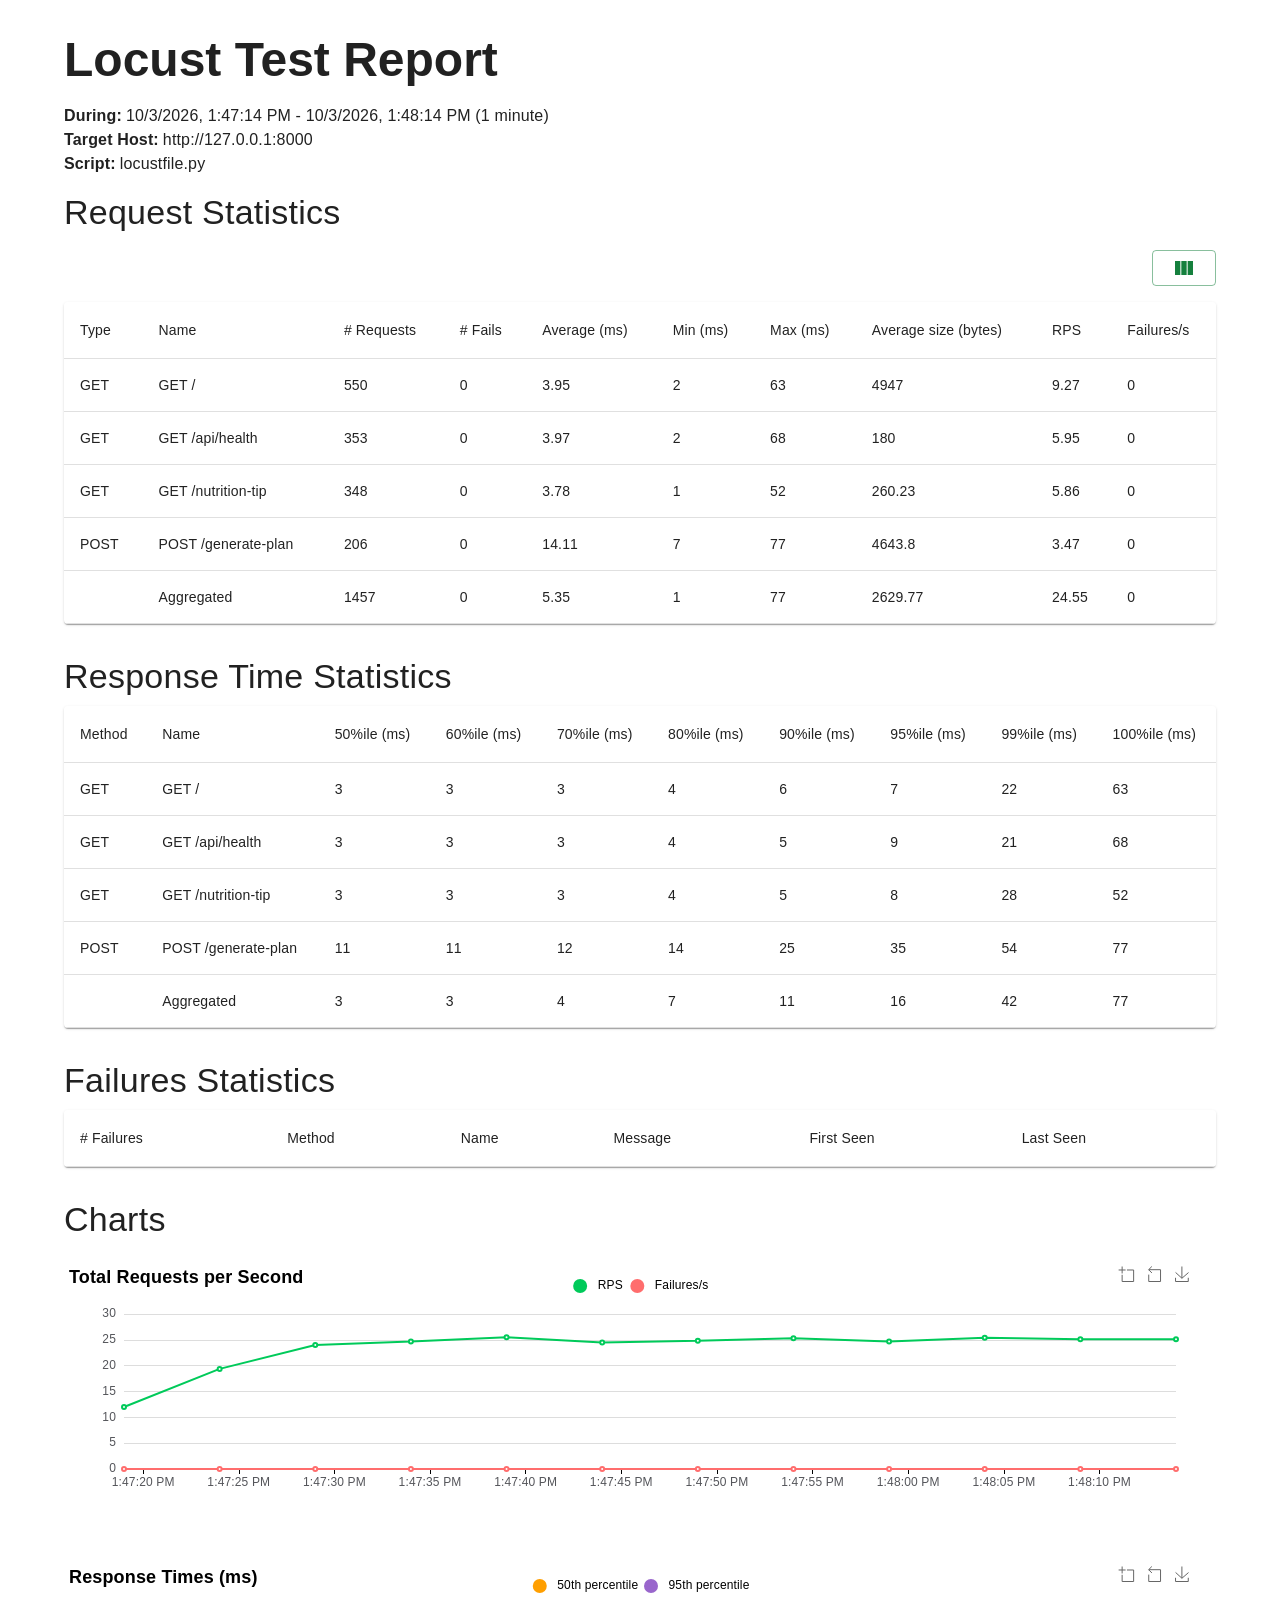
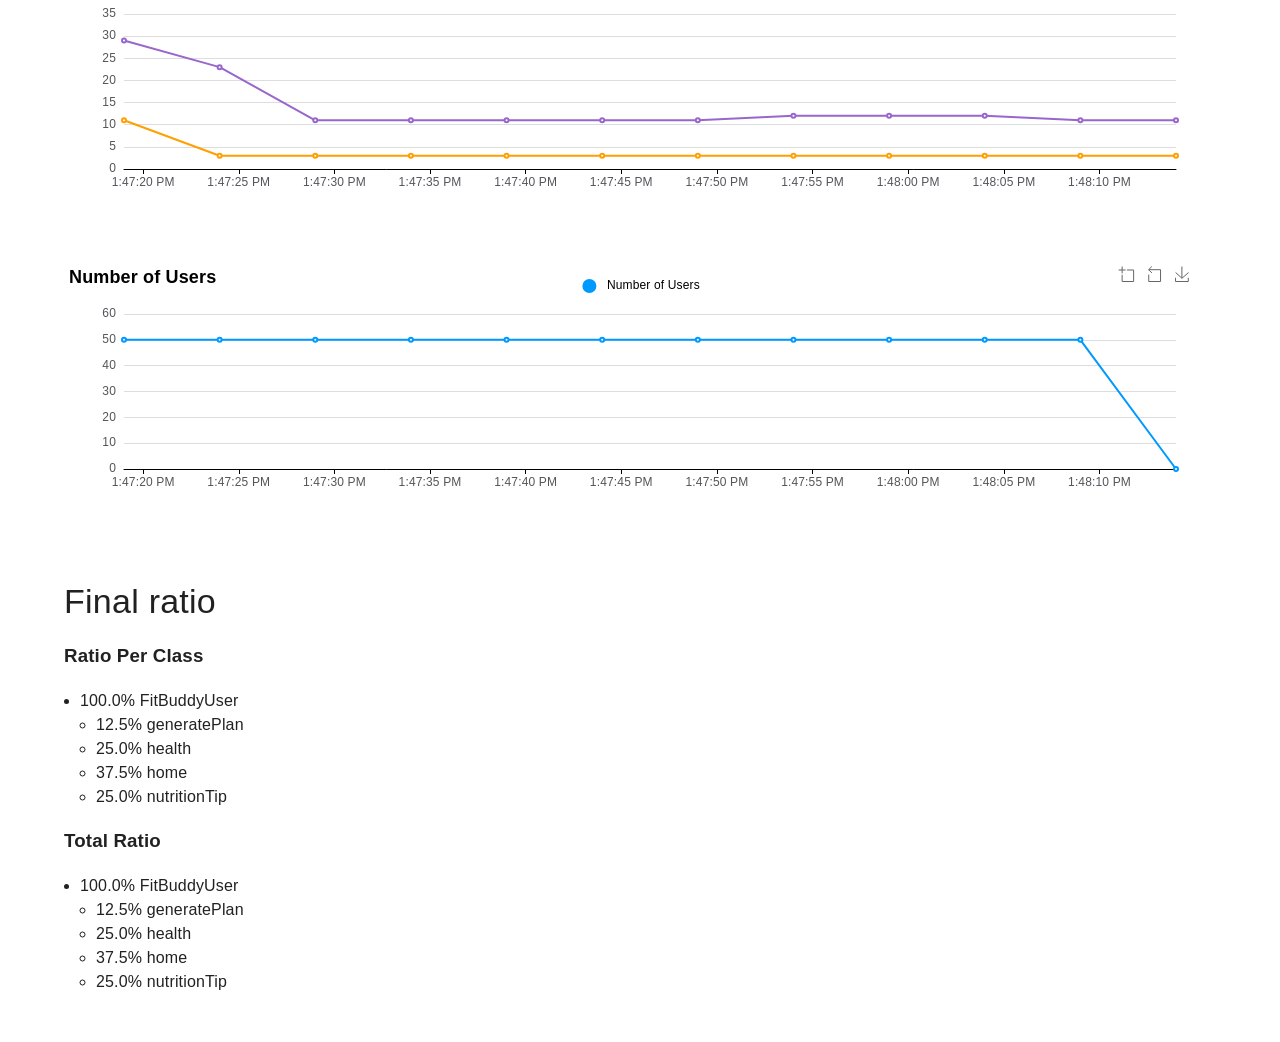
==== commit ee44f2d1: "Refresh load test with CPU and memory measurement" ====
--- a/reports/perf.html
+++ b/reports/perf.html
@@ -139,7 +139,7 @@
     <div id="root"></div>
 
     <script>
-      window.templateArgs = {"duration": "59 seconds", "end_time": "2026-10-03T11:46:23Z", "exceptions_statistics": [], "failures_statistics": [], "history": [{"current_fail_per_sec": ["2026-10-03T11:45:29Z", 0], "current_rps": ["2026-10-03T11:45:29Z", 11.666666666666666], "response_time_percentile_0.5": ["2026-10-03T11:45:29Z", 11], "response_time_percentile_0.95": ["2026-10-03T11:45:29Z", 22], "time": "2026-10-03T11:45:29Z", "total_avg_response_time": ["2026-10-03T11:45:29Z", 14.63], "user_count": ["2026-10-03T11:45:29Z", 50]}, {"current_fail_per_sec": ["2026-10-03T11:45:34Z", 0], "current_rps": ["2026-10-03T11:45:34Z", 19.375], "response_time_percentile_0.5": ["2026-10-03T11:45:34Z", 3], "response_time_percentile_0.95": ["2026-10-03T11:45:34Z", 19], "time": "2026-10-03T11:45:34Z", "total_avg_response_time": ["2026-10-03T11:45:34Z", 11.21], "user_count": ["2026-10-03T11:45:34Z", 50]}, {"current_fail_per_sec": ["2026-10-03T11:45:39Z", 0], "current_rps": ["2026-10-03T11:45:39Z", 24.7], "response_time_percentile_0.5": ["2026-10-03T11:45:39Z", 3], "response_time_percentile_0.95": ["2026-10-03T11:45:39Z", 11], "time": "2026-10-03T11:45:39Z", "total_avg_response_time": ["2026-10-03T11:45:39Z", 8.51], "user_count": ["2026-10-03T11:45:39Z", 50]}, {"current_fail_per_sec": ["2026-10-03T11:45:44Z", 0], "current_rps": ["2026-10-03T11:45:44Z", 25.6], "response_time_percentile_0.5": ["2026-10-03T11:45:44Z", 3], "response_time_percentile_0.95": ["2026-10-03T11:45:44Z", 11], "time": "2026-10-03T11:45:44Z", "total_avg_response_time": ["2026-10-03T11:45:44Z", 7.38], "user_count": ["2026-10-03T11:45:44Z", 50]}, {"current_fail_per_sec": ["2026-10-03T11:45:49Z", 0], "current_rps": ["2026-10-03T11:45:49Z", 25.1], "response_time_percentile_0.5": ["2026-10-03T11:45:49Z", 3], "response_time_percentile_0.95": ["2026-10-03T11:45:49Z", 12], "time": "2026-10-03T11:45:49Z", "total_avg_response_time": ["2026-10-03T11:45:49Z", 6.87], "user_count": ["2026-10-03T11:45:49Z", 50]}, {"current_fail_per_sec": ["2026-10-03T11:45:54Z", 0], "current_rps": ["2026-10-03T11:45:54Z", 24.1], "response_time_percentile_0.5": ["2026-10-03T11:45:54Z", 2], "response_time_percentile_0.95": ["2026-10-03T11:45:54Z", 12], "time": "2026-10-03T11:45:54Z", "total_avg_response_time": ["2026-10-03T11:45:54Z", 6.39], "user_count": ["2026-10-03T11:45:54Z", 50]}, {"current_fail_per_sec": ["2026-10-03T11:45:59Z", 0], "current_rps": ["2026-10-03T11:45:59Z", 24.2], "response_time_percentile_0.5": ["2026-10-03T11:45:59Z", 3], "response_time_percentile_0.95": ["2026-10-03T11:45:59Z", 11], "time": "2026-10-03T11:45:59Z", "total_avg_response_time": ["2026-10-03T11:45:59Z", 6.08], "user_count": ["2026-10-03T11:45:59Z", 50]}, {"current_fail_per_sec": ["2026-10-03T11:46:04Z", 0], "current_rps": ["2026-10-03T11:46:04Z", 24.8], "response_time_percentile_0.5": ["2026-10-03T11:46:04Z", 3], "response_time_percentile_0.95": ["2026-10-03T11:46:04Z", 11], "time": "2026-10-03T11:46:04Z", "total_avg_response_time": ["2026-10-03T11:46:04Z", 5.89], "user_count": ["2026-10-03T11:46:04Z", 50]}, {"current_fail_per_sec": ["2026-10-03T11:46:09Z", 0], "current_rps": ["2026-10-03T11:46:09Z", 26.0], "response_time_percentile_0.5": ["2026-10-03T11:46:09Z", 3], "response_time_percentile_0.95": ["2026-10-03T11:46:09Z", 11], "time": "2026-10-03T11:46:09Z", "total_avg_response_time": ["2026-10-03T11:46:09Z", 5.67], "user_count": ["2026-10-03T11:46:09Z", 50]}, {"current_fail_per_sec": ["2026-10-03T11:46:14Z", 0], "current_rps": ["2026-10-03T11:46:14Z", 25.8], "response_time_percentile_0.5": ["2026-10-03T11:46:14Z", 3], "response_time_percentile_0.95": ["2026-10-03T11:46:14Z", 11], "time": "2026-10-03T11:46:14Z", "total_avg_response_time": ["2026-10-03T11:46:14Z", 5.46], "user_count": ["2026-10-03T11:46:14Z", 50]}, {"current_fail_per_sec": ["2026-10-03T11:46:19Z", 0], "current_rps": ["2026-10-03T11:46:19Z", 24.7], "response_time_percentile_0.5": ["2026-10-03T11:46:19Z", 3], "response_time_percentile_0.95": ["2026-10-03T11:46:19Z", 8], "time": "2026-10-03T11:46:19Z", "total_avg_response_time": ["2026-10-03T11:46:19Z", 5.26], "user_count": ["2026-10-03T11:46:19Z", 50]}, {"current_fail_per_sec": ["2026-10-03T11:46:23Z", 0], "current_rps": ["2026-10-03T11:46:23Z", 24.2], "response_time_percentile_0.5": ["2026-10-03T11:46:23Z", 3], "response_time_percentile_0.95": ["2026-10-03T11:46:23Z", 10], "time": "2026-10-03T11:46:23Z", "total_avg_response_time": ["2026-10-03T11:46:23Z", 5.18], "user_count": ["2026-10-03T11:46:23Z", 0]}], "host": "http://127.0.0.1:8000", "is_report": true, "locustfile": "locustfile.py", "percentiles_to_chart": [0.5, 0.95], "profile": null, "requests_statistics": [{"avg_content_length": 4947.0, "avg_response_time": 3.738160714961896, "current_fail_per_sec": 0.0, "current_rps": 9.3, "max_response_time": 58.0, "median_response_time": 3, "method": "GET", "min_response_time": 2.0, "name": "GET /", "num_failures": 0, "num_requests": 557, "response_time_percentile_0.95": 7, "response_time_percentile_0.99": 19, "total_fail_per_sec": 0.0, "total_rps": 9.42379374077909}, {"avg_content_length": 138.0, "avg_response_time": 4.017148407078103, "current_fail_per_sec": 0.0, "current_rps": 6.5, "max_response_time": 59.0, "median_response_time": 3, "method": "GET", "min_response_time": 2.0, "name": "GET /api/health", "num_failures": 0, "num_requests": 380, "response_time_percentile_0.95": 12, "response_time_percentile_0.99": 57, "total_fail_per_sec": 0.0, "total_rps": 6.4291591050198456}, {"avg_content_length": 260.34897360703815, "avg_response_time": 3.129480619671757, "current_fail_per_sec": 0.0, "current_rps": 6.4, "max_response_time": 23.0, "median_response_time": 2, "method": "GET", "min_response_time": 1.0, "name": "GET /nutrition-tip", "num_failures": 0, "num_requests": 341, "response_time_percentile_0.95": 6, "response_time_percentile_0.99": 16, "total_fail_per_sec": 0.0, "total_rps": 5.769324354767808}, {"avg_content_length": 4605.110465116279, "avg_response_time": 16.468005753013976, "current_fail_per_sec": 0.0, "current_rps": 2.0, "max_response_time": 357.0, "median_response_time": 11, "method": "POST", "min_response_time": 7.0, "name": "POST /generate-plan", "num_failures": 0, "num_requests": 172, "response_time_percentile_0.95": 39, "response_time_percentile_0.99": 280, "total_fail_per_sec": 0.0, "total_rps": 2.9100404370089827}, {"avg_content_length": 2543.9841379310346, "avg_response_time": 5.178152961206847, "current_fail_per_sec": 0.0, "current_rps": 24.2, "max_response_time": 357.0, "median_response_time": 3, "method": "", "min_response_time": 1.0, "name": "Aggregated", "num_failures": 0, "num_requests": 1450, "response_time_percentile_0.95": 13, "response_time_percentile_0.99": 39, "total_fail_per_sec": 0.0, "total_rps": 24.532317637575726}], "response_time_statistics": [{"0.5": 3, "0.6": 3, "0.7": 3, "0.8": 4, "0.9": 5, "0.95": 7, "0.99": 19, "1.0": 58, "method": "GET", "name": "GET /"}, {"0.5": 3, "0.6": 3, "0.7": 3, "0.8": 4, "0.9": 5, "0.95": 12, "0.99": 57, "1.0": 59, "method": "GET", "name": "GET /api/health"}, {"0.5": 2, "0.6": 3, "0.7": 3, "0.8": 3, "0.9": 4, "0.95": 6, "0.99": 16, "1.0": 23, "method": "GET", "name": "GET /nutrition-tip"}, {"0.5": 11, "0.6": 11, "0.7": 11, "0.8": 12, "0.9": 21, "0.95": 39, "0.99": 280, "1.0": 360, "method": "POST", "name": "POST /generate-plan"}, {"0.5": 3, "0.6": 3, "0.7": 4, "0.8": 5, "0.9": 11, "0.95": 13, "0.99": 39, "1.0": 360, "method": "", "name": "Aggregated"}], "show_download_link": false, "start_time": "2026-10-03T11:45:24Z", "tasks": {"per_class": {"FitBuddyUser": {"ratio": 1.0, "tasks": {"generate_plan": {"ratio": 0.125}, "health": {"ratio": 0.25}, "home": {"ratio": 0.375}, "nutrition_tip": {"ratio": 0.25}}}}, "total": {"FitBuddyUser": {"ratio": 1.0, "tasks": {"generate_plan": {"ratio": 0.125}, "health": {"ratio": 0.25}, "home": {"ratio": 0.375}, "nutrition_tip": {"ratio": 0.25}}}}}}
+      window.templateArgs = {"duration": "1 minute", "end_time": "2026-10-03T13:48:14Z", "exceptions_statistics": [], "failures_statistics": [], "history": [{"current_fail_per_sec": ["2026-10-03T13:47:19Z", 0], "current_rps": ["2026-10-03T13:47:19Z", 12.0], "response_time_percentile_0.5": ["2026-10-03T13:47:19Z", 11], "response_time_percentile_0.95": ["2026-10-03T13:47:19Z", 29], "time": "2026-10-03T13:47:19Z", "total_avg_response_time": ["2026-10-03T13:47:19Z", 16.07], "user_count": ["2026-10-03T13:47:19Z", 50]}, {"current_fail_per_sec": ["2026-10-03T13:47:24Z", 0], "current_rps": ["2026-10-03T13:47:24Z", 19.375], "response_time_percentile_0.5": ["2026-10-03T13:47:24Z", 3], "response_time_percentile_0.95": ["2026-10-03T13:47:24Z", 23], "time": "2026-10-03T13:47:24Z", "total_avg_response_time": ["2026-10-03T13:47:24Z", 9.32], "user_count": ["2026-10-03T13:47:24Z", 50]}, {"current_fail_per_sec": ["2026-10-03T13:47:29Z", 0], "current_rps": ["2026-10-03T13:47:29Z", 24.0], "response_time_percentile_0.5": ["2026-10-03T13:47:29Z", 3], "response_time_percentile_0.95": ["2026-10-03T13:47:29Z", 11], "time": "2026-10-03T13:47:29Z", "total_avg_response_time": ["2026-10-03T13:47:29Z", 8.04], "user_count": ["2026-10-03T13:47:29Z", 50]}, {"current_fail_per_sec": ["2026-10-03T13:47:34Z", 0], "current_rps": ["2026-10-03T13:47:34Z", 24.7], "response_time_percentile_0.5": ["2026-10-03T13:47:34Z", 3], "response_time_percentile_0.95": ["2026-10-03T13:47:34Z", 11], "time": "2026-10-03T13:47:34Z", "total_avg_response_time": ["2026-10-03T13:47:34Z", 7.03], "user_count": ["2026-10-03T13:47:34Z", 50]}, {"current_fail_per_sec": ["2026-10-03T13:47:39Z", 0], "current_rps": ["2026-10-03T13:47:39Z", 25.5], "response_time_percentile_0.5": ["2026-10-03T13:47:39Z", 3], "response_time_percentile_0.95": ["2026-10-03T13:47:39Z", 11], "time": "2026-10-03T13:47:39Z", "total_avg_response_time": ["2026-10-03T13:47:39Z", 6.46], "user_count": ["2026-10-03T13:47:39Z", 50]}, {"current_fail_per_sec": ["2026-10-03T13:47:44Z", 0], "current_rps": ["2026-10-03T13:47:44Z", 24.5], "response_time_percentile_0.5": ["2026-10-03T13:47:44Z", 3], "response_time_percentile_0.95": ["2026-10-03T13:47:44Z", 11], "time": "2026-10-03T13:47:44Z", "total_avg_response_time": ["2026-10-03T13:47:44Z", 6.08], "user_count": ["2026-10-03T13:47:44Z", 50]}, {"current_fail_per_sec": ["2026-10-03T13:47:49Z", 0], "current_rps": ["2026-10-03T13:47:49Z", 24.8], "response_time_percentile_0.5": ["2026-10-03T13:47:49Z", 3], "response_time_percentile_0.95": ["2026-10-03T13:47:49Z", 11], "time": "2026-10-03T13:47:49Z", "total_avg_response_time": ["2026-10-03T13:47:49Z", 5.92], "user_count": ["2026-10-03T13:47:49Z", 50]}, {"current_fail_per_sec": ["2026-10-03T13:47:54Z", 0], "current_rps": ["2026-10-03T13:47:54Z", 25.3], "response_time_percentile_0.5": ["2026-10-03T13:47:54Z", 3], "response_time_percentile_0.95": ["2026-10-03T13:47:54Z", 12], "time": "2026-10-03T13:47:54Z", "total_avg_response_time": ["2026-10-03T13:47:54Z", 5.76], "user_count": ["2026-10-03T13:47:54Z", 50]}, {"current_fail_per_sec": ["2026-10-03T13:47:59Z", 0], "current_rps": ["2026-10-03T13:47:59Z", 24.7], "response_time_percentile_0.5": ["2026-10-03T13:47:59Z", 3], "response_time_percentile_0.95": ["2026-10-03T13:47:59Z", 12], "time": "2026-10-03T13:47:59Z", "total_avg_response_time": ["2026-10-03T13:47:59Z", 5.7], "user_count": ["2026-10-03T13:47:59Z", 50]}, {"current_fail_per_sec": ["2026-10-03T13:48:04Z", 0], "current_rps": ["2026-10-03T13:48:04Z", 25.4], "response_time_percentile_0.5": ["2026-10-03T13:48:04Z", 3], "response_time_percentile_0.95": ["2026-10-03T13:48:04Z", 12], "time": "2026-10-03T13:48:04Z", "total_avg_response_time": ["2026-10-03T13:48:04Z", 5.57], "user_count": ["2026-10-03T13:48:04Z", 50]}, {"current_fail_per_sec": ["2026-10-03T13:48:09Z", 0], "current_rps": ["2026-10-03T13:48:09Z", 25.1], "response_time_percentile_0.5": ["2026-10-03T13:48:09Z", 3], "response_time_percentile_0.95": ["2026-10-03T13:48:09Z", 11], "time": "2026-10-03T13:48:09Z", "total_avg_response_time": ["2026-10-03T13:48:09Z", 5.48], "user_count": ["2026-10-03T13:48:09Z", 50]}, {"current_fail_per_sec": ["2026-10-03T13:48:14Z", 0], "current_rps": ["2026-10-03T13:48:14Z", 25.1], "response_time_percentile_0.5": ["2026-10-03T13:48:14Z", 3], "response_time_percentile_0.95": ["2026-10-03T13:48:14Z", 11], "time": "2026-10-03T13:48:14Z", "total_avg_response_time": ["2026-10-03T13:48:14Z", 5.35], "user_count": ["2026-10-03T13:48:14Z", 0]}], "host": "http://127.0.0.1:8000", "is_report": true, "locustfile": "locustfile.py", "percentiles_to_chart": [0.5, 0.95], "profile": null, "requests_statistics": [{"avg_content_length": 4947.0, "avg_response_time": 3.9541127092458983, "current_fail_per_sec": 0.0, "current_rps": 9.9, "max_response_time": 63.0, "median_response_time": 3, "method": "GET", "min_response_time": 2.0, "name": "GET /", "num_failures": 0, "num_requests": 550, "response_time_percentile_0.95": 7, "response_time_percentile_0.99": 22, "total_fail_per_sec": 0.0, "total_rps": 9.266774565662221}, {"avg_content_length": 180.0, "avg_response_time": 3.9725764298405255, "current_fail_per_sec": 0.0, "current_rps": 6.0, "max_response_time": 68.0, "median_response_time": 3, "method": "GET", "min_response_time": 2.0, "name": "GET /api/health", "num_failures": 0, "num_requests": 353, "response_time_percentile_0.95": 9, "response_time_percentile_0.99": 21, "total_fail_per_sec": 0.0, "total_rps": 5.947584403052298}, {"avg_content_length": 260.2298850574713, "avg_response_time": 3.7798198507349383, "current_fail_per_sec": 0.0, "current_rps": 5.8, "max_response_time": 52.0, "median_response_time": 3, "method": "GET", "min_response_time": 1.0, "name": "GET /nutrition-tip", "num_failures": 0, "num_requests": 348, "response_time_percentile_0.95": 8, "response_time_percentile_0.99": 28, "total_fail_per_sec": 0.0, "total_rps": 5.863340997909915}, {"avg_content_length": 4643.796116504855, "avg_response_time": 14.109199034791548, "current_fail_per_sec": 0.0, "current_rps": 3.4, "max_response_time": 77.0, "median_response_time": 11, "method": "POST", "min_response_time": 7.0, "name": "POST /generate-plan", "num_failures": 0, "num_requests": 206, "response_time_percentile_0.95": 35, "response_time_percentile_0.99": 54, "total_fail_per_sec": 0.0, "total_rps": 3.470828291866214}, {"avg_content_length": 2629.7680164722033, "avg_response_time": 5.352747960907184, "current_fail_per_sec": 0.0, "current_rps": 25.1, "max_response_time": 77.0, "median_response_time": 3, "method": "", "min_response_time": 1.0, "name": "Aggregated", "num_failures": 0, "num_requests": 1457, "response_time_percentile_0.95": 16, "response_time_percentile_0.99": 42, "total_fail_per_sec": 0.0, "total_rps": 24.54852825849065}], "response_time_statistics": [{"0.5": 3, "0.6": 3, "0.7": 3, "0.8": 4, "0.9": 6, "0.95": 7, "0.99": 22, "1.0": 63, "method": "GET", "name": "GET /"}, {"0.5": 3, "0.6": 3, "0.7": 3, "0.8": 4, "0.9": 5, "0.95": 9, "0.99": 21, "1.0": 68, "method": "GET", "name": "GET /api/health"}, {"0.5": 3, "0.6": 3, "0.7": 3, "0.8": 4, "0.9": 5, "0.95": 8, "0.99": 28, "1.0": 52, "method": "GET", "name": "GET /nutrition-tip"}, {"0.5": 11, "0.6": 11, "0.7": 12, "0.8": 14, "0.9": 25, "0.95": 35, "0.99": 54, "1.0": 77, "method": "POST", "name": "POST /generate-plan"}, {"0.5": 3, "0.6": 3, "0.7": 4, "0.8": 7, "0.9": 11, "0.95": 16, "0.99": 42, "1.0": 77, "method": "", "name": "Aggregated"}], "show_download_link": false, "start_time": "2026-10-03T13:47:14Z", "tasks": {"per_class": {"FitBuddyUser": {"ratio": 1.0, "tasks": {"generate_plan": {"ratio": 0.125}, "health": {"ratio": 0.25}, "home": {"ratio": 0.375}, "nutrition_tip": {"ratio": 0.25}}}}, "total": {"FitBuddyUser": {"ratio": 1.0, "tasks": {"generate_plan": {"ratio": 0.125}, "health": {"ratio": 0.25}, "home": {"ratio": 0.375}, "nutrition_tip": {"ratio": 0.25}}}}}}
       window.theme = "light"
     </script>
     
